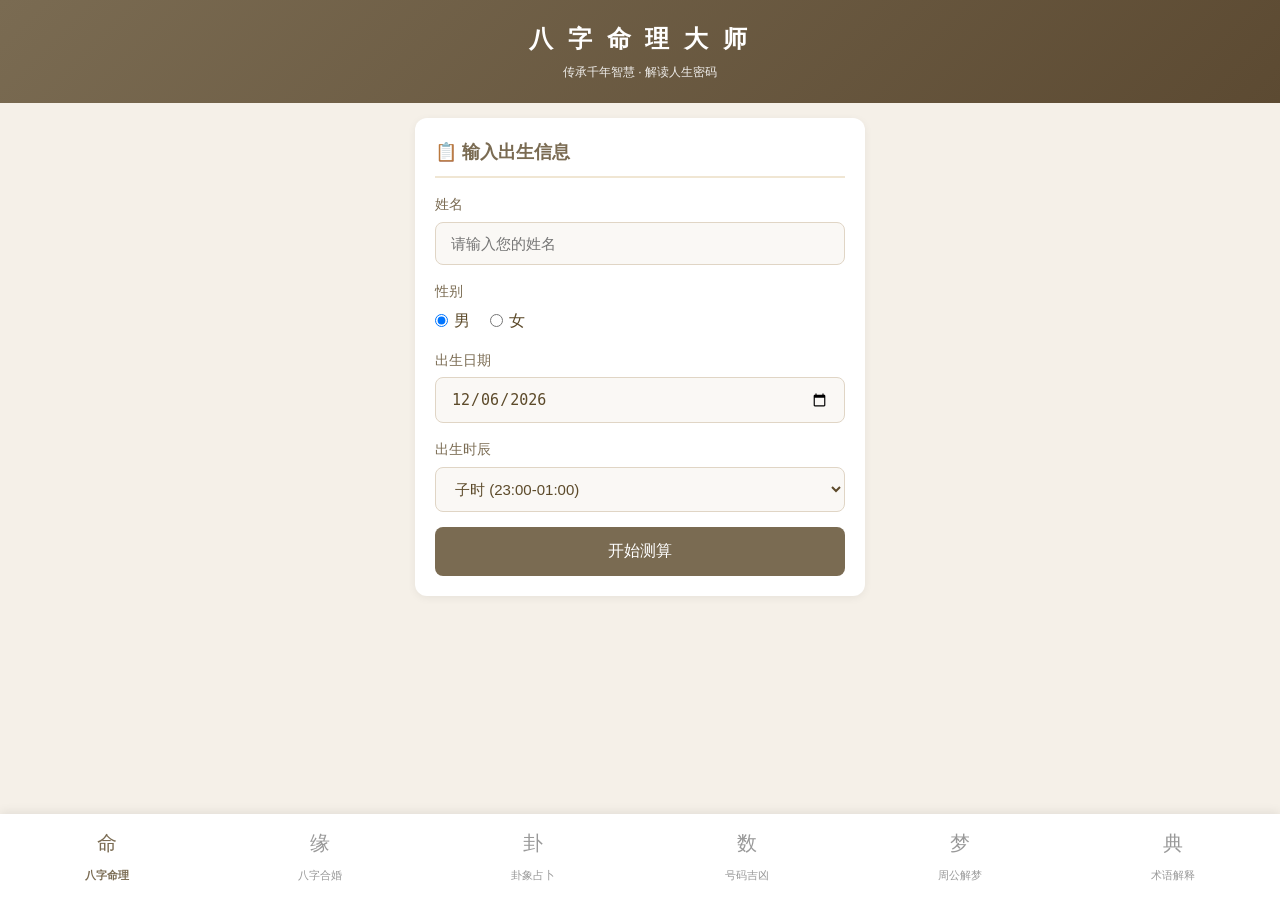
==== index.html @ 14d9ebed "Rename fortune-master.html to index.html" ====
<!DOCTYPE html>
<html lang="zh-CN">
<head>
    <meta charset="UTF-8">
    <meta name="viewport" content="width=device-width, initial-scale=1.0, maximum-scale=1.0, user-scalable=no">
    <title>八字命理大师</title>
    <style>
        * { margin: 0; padding: 0; box-sizing: border-box; }
        body {
            font-family: -apple-system, BlinkMacSystemFont, 'Segoe UI', 'PingFang SC', 'Hiragino Sans GB', 'Microsoft YaHei', sans-serif;
            background: #f5f0e8;
            color: #5c4a2a;
            line-height: 1.6;
            padding-bottom: 70px;
        }
        .header {
            background: linear-gradient(135deg, #7a6b52 0%, #5c4a32 100%);
            color: white;
            padding: 20px;
            text-align: center;
            position: sticky;
            top: 0;
            z-index: 100;
        }
        .header h1 { font-size: 24px; font-weight: 600; letter-spacing: 4px; }
        .header p { font-size: 12px; opacity: 0.9; margin-top: 5px; }
        
        .container { padding: 15px; max-width: 480px; margin: 0 auto; }
        
        .card {
            background: white;
            border-radius: 12px;
            padding: 20px;
            margin-bottom: 15px;
            box-shadow: 0 2px 8px rgba(0,0,0,0.06);
        }
        .card-title {
            font-size: 18px;
            font-weight: 600;
            color: #7a6b52;
            margin-bottom: 15px;
            padding-bottom: 10px;
            border-bottom: 2px solid #f0e6d3;
        }
        
        .form-group { margin-bottom: 15px; }
        .form-label {
            display: block;
            font-size: 14px;
            color: #7a6b52;
            margin-bottom: 6px;
            font-weight: 500;
        }
        .form-input, .form-select {
            width: 100%;
            padding: 12px 15px;
            border: 1px solid #e0d5c5;
            border-radius: 8px;
            font-size: 15px;
            background: #faf8f5;
            color: #5c4a2a;
        }
        .form-input:focus, .form-select:focus {
            outline: none;
            border-color: #7a6b52;
            background: white;
        }
        
        .radio-group {
            display: flex;
            gap: 20px;
        }
        .radio-label {
            display: flex;
            align-items: center;
            cursor: pointer;
        }
        .radio-label input { margin-right: 6px; }
        
        .btn {
            width: 100%;
            padding: 14px;
            background: #7a6b52;
            color: white;
            border: none;
            border-radius: 8px;
            font-size: 16px;
            font-weight: 500;
            cursor: pointer;
            transition: all 0.3s;
        }
        .btn:active { transform: scale(0.98); background: #6b5c45; }
        
        .result-section {
            background: #faf8f5;
            border-radius: 10px;
            padding: 15px;
            margin-top: 15px;
        }
        .result-title {
            font-size: 16px;
            font-weight: 600;
            color: #7a6b52;
            margin-bottom: 10px;
        }
        .result-content {
            font-size: 14px;
            line-height: 1.8;
            color: #5c4a2a;
        }
        .result-content p { margin-bottom: 10px; }
        
        .bazi-grid {
            display: grid;
            grid-template-columns: repeat(4, 1fr);
            gap: 10px;
            margin: 15px 0;
        }
        .bazi-item {
            text-align: center;
            padding: 12px 8px;
            background: #f5f0e8;
            border-radius: 8px;
        }
        .bazi-label {
            font-size: 11px;
            color: #7a6b52;
            margin-bottom: 4px;
        }
        .bazi-value {
            font-size: 18px;
            font-weight: 600;
            color: #5c4a2a;
        }
        .bazi-shishen {
            font-size: 10px;
            color: #999;
            margin-top: 2px;
        }
        
        .wuxing-bar {
            display: flex;
            align-items: center;
            margin: 8px 0;
        }
        .wuxing-name {
            width: 40px;
            font-size: 14px;
            font-weight: 500;
        }
        .wuxing-progress {
            flex: 1;
            height: 20px;
            background: #f0e6d3;
            border-radius: 10px;
            overflow: hidden;
            margin: 0 10px;
        }
        .wuxing-fill {
            height: 100%;
            border-radius: 10px;
            transition: width 0.5s;
        }
        .wuxing-count {
            width: 30px;
            text-align: right;
            font-size: 14px;
            font-weight: 600;
        }
        
        .nav-bottom {
            position: fixed;
            bottom: 0;
            left: 0;
            right: 0;
            background: white;
            display: flex;
            justify-content: space-around;
            padding: 8px 0;
            box-shadow: 0 -2px 10px rgba(0,0,0,0.08);
            z-index: 100;
        }
        .nav-item {
            flex: 1;
            text-align: center;
            padding: 5px;
            cursor: pointer;
            transition: all 0.3s;
        }
        .nav-item.active .nav-icon { color: #7a6b52; }
        .nav-item.active .nav-text { color: #7a6b52; font-weight: 600; }
        .nav-icon {
            font-size: 20px;
            color: #999;
            display: block;
            margin-bottom: 2px;
        }
        .nav-text {
            font-size: 11px;
            color: #999;
        }
        
        .page { display: none; }
        .page.active { display: block; }
        
        .list-item {
            padding: 12px 15px;
            border-bottom: 1px solid #f0e6d3;
            cursor: pointer;
            transition: background 0.2s;
        }
        .list-item:hover { background: #faf8f5; }
        .list-item-title { font-weight: 500; color: #5c4a2a; }
        .list-item-desc { font-size: 12px; color: #999; margin-top: 4px; }
        
        .tag {
            display: inline-block;
            padding: 3px 10px;
            background: #f0e6d3;
            color: #7a6b52;
            border-radius: 12px;
            font-size: 12px;
            margin: 3px;
        }
        .tag.active {
            background: #7a6b52;
            color: white;
        }
        
        .loading {
            text-align: center;
            padding: 40px;
            color: #7a6b52;
        }
        .loading::after {
            content: '';
            display: inline-block;
            width: 20px;
            height: 20px;
            border: 2px solid #7a6b52;
            border-top-color: transparent;
            border-radius: 50%;
            animation: spin 1s linear infinite;
            margin-left: 10px;
            vertical-align: middle;
        }
        @keyframes spin { to { transform: rotate(360deg); } }
        
        .highlight { color: #c62828; font-weight: 600; }
        .good { color: #2e7d32; }
        .bad { color: #c62828; }
        
        .advice-box {
            background: #e8f5e9;
            border-left: 4px solid #4caf50;
            padding: 12px 15px;
            margin: 10px 0;
            border-radius: 0 8px 8px 0;
        }
        .warning-box {
            background: #fff3e0;
            border-left: 4px solid #ff9800;
            padding: 12px 15px;
            margin: 10px 0;
            border-radius: 0 8px 8px 0;
        }
        
        .month-item {
            background: white;
            border-radius: 10px;
            padding: 15px;
            margin-bottom: 10px;
            box-shadow: 0 1px 4px rgba(0,0,0,0.05);
        }
        .month-title {
            font-weight: 600;
            color: #7a6b52;
            margin-bottom: 10px;
            padding-bottom: 8px;
            border-bottom: 1px dashed #e0d5c5;
        }
        .do-list, .dont-list {
            margin: 8px 0;
        }
        .do-list::before {
            content: '✓ 建议做：';
            color: #4caf50;
            font-weight: 500;
        }
        .dont-list::before {
            content: '✗ 不建议：';
            color: #f44336;
            font-weight: 500;
        }
    </style>
</head>
<body>
    <div class="header">
        <h1>八 字 命 理 大 师</h1>
        <p>传承千年智慧 · 解读人生密码</p>
    </div>
    
    <div class="container">
        <!-- 八字命理页面 -->
        <div class="page active" id="page-bazi">
            <div class="card">
                <div class="card-title">📋 输入出生信息</div>
                <div class="form-group">
                    <label class="form-label">姓名</label>
                    <input type="text" class="form-input" id="bazi-name" placeholder="请输入您的姓名">
                </div>
                <div class="form-group">
                    <label class="form-label">性别</label>
                    <div class="radio-group">
                        <label class="radio-label">
                            <input type="radio" name="gender" value="男" checked> 男
                        </label>
                        <label class="radio-label">
                            <input type="radio" name="gender" value="女"> 女
                        </label>
                    </div>
                </div>
                <div class="form-group">
                    <label class="form-label">出生日期</label>
                    <input type="date" class="form-input" id="bazi-date">
                </div>
                <div class="form-group">
                    <label class="form-label">出生时辰</label>
                    <select class="form-select" id="bazi-hour">
                        <option value="0">子时 (23:00-01:00)</option>
                        <option value="1">丑时 (01:00-03:00)</option>
                        <option value="2">寅时 (03:00-05:00)</option>
                        <option value="3">卯时 (05:00-07:00)</option>
                        <option value="4">辰时 (07:00-09:00)</option>
                        <option value="5">巳时 (09:00-11:00)</option>
                        <option value="6">午时 (11:00-13:00)</option>
                        <option value="7">未时 (13:00-15:00)</option>
                        <option value="8">申时 (15:00-17:00)</option>
                        <option value="9">酉时 (17:00-19:00)</option>
                        <option value="10">戌时 (19:00-21:00)</option>
                        <option value="11">亥时 (21:00-23:00)</option>
                    </select>
                </div>
                <button class="btn" onclick="calculateBazi()">开始测算</button>
            </div>
            <div id="bazi-result"></div>
        </div>
        
        <!-- 八字合婚页面 -->
        <div class="page" id="page-hehun">
            <div class="card">
                <div class="card-title">👨 男方信息</div>
                <div class="form-group">
                    <label class="form-label">姓名</label>
                    <input type="text" class="form-input" id="male-name" placeholder="男方姓名">
                </div>
                <div class="form-group">
                    <label class="form-label">出生日期</label>
                    <input type="date" class="form-input" id="male-date">
                </div>
                <div class="form-group">
                    <label class="form-label">出生时辰</label>
                    <select class="form-select" id="male-hour">
                        <option value="0">子时</option><option value="1">丑时</option><option value="2">寅时</option>
                        <option value="3">卯时</option><option value="4">辰时</option><option value="5">巳时</option>
                        <option value="6">午时</option><option value="7">未时</option><option value="8">申时</option>
                        <option value="9">酉时</option><option value="10">戌时</option><option value="11">亥时</option>
                    </select>
                </div>
            </div>
            <div class="card">
                <div class="card-title">👩 女方信息</div>
                <div class="form-group">
                    <label class="form-label">姓名</label>
                    <input type="text" class="form-input" id="female-name" placeholder="女方姓名">
                </div>
                <div class="form-group">
                    <label class="form-label">出生日期</label>
                    <input type="date" class="form-input" id="female-date">
                </div>
                <div class="form-group">
                    <label class="form-label">出生时辰</label>
                    <select class="form-select" id="female-hour">
                        <option value="0">子时</option><option value="1">丑时</option><option value="2">寅时</option>
                        <option value="3">卯时</option><option value="4">辰时</option><option value="5">巳时</option>
                        <option value="6">午时</option><option value="7">未时</option><option value="8">申时</option>
                        <option value="9">酉时</option><option value="10">戌时</option><option value="11">亥时</option>
                    </select>
                </div>
                <button class="btn" onclick="calculateHehun()">合婚测算</button>
            </div>
            <div id="hehun-result"></div>
        </div>
        
        <!-- 卦象占卜页面 -->
        <div class="page" id="page-gua">
            <div class="card">
                <div class="card-title">🔮 起卦占卜</div>
                <div class="form-group">
                    <label class="form-label">所问之事（可选）</label>
                    <input type="text" class="form-input" id="gua-question" placeholder="如：事业发展、感情婚姻等">
                </div>
                <button class="btn" onclick="castGua()">开始起卦</button>
            </div>
            <div id="gua-result"></div>
        </div>
        
        <!-- 号码吉凶页面 -->
        <div class="page" id="page-number">
            <div class="card">
                <div class="card-title">📱 号码分析</div>
                <div class="form-group">
                    <label class="form-label">手机号码</label>
                    <input type="tel" class="form-input" id="phone-number" placeholder="请输入11位手机号" maxlength="11">
                </div>
                <button class="btn" onclick="analyzeNumber()">分析号码</button>
            </div>
            <div id="number-result"></div>
        </div>
        
        <!-- 周公解梦页面 -->
        <div class="page" id="page-dream">
            <div class="card">
                <div class="card-title">💭 梦境解析</div>
                <div class="form-group">
                    <label class="form-label">搜索梦境</label>
                    <input type="text" class="form-input" id="dream-search" placeholder="如：梦见水、梦见蛇..." oninput="searchDreams()">
                </div>
            </div>
            <div id="dream-list"></div>
            <div id="dream-detail"></div>
        </div>
        
        <!-- 术语解释页面 -->
        <div class="page" id="page-terms">
            <div class="card">
                <div class="card-title">📚 命理术语</div>
                <div class="form-group">
                    <label class="form-label">搜索术语</label>
                    <input type="text" class="form-input" id="term-search" placeholder="如：十神、五行..." oninput="searchTerms()">
                </div>
            </div>
            <div id="terms-list"></div>
        </div>
    </div>
    
    <!-- 底部导航 -->
    <nav class="nav-bottom">
        <div class="nav-item active" data-page="bazi" onclick="switchPage('bazi')">
            <span class="nav-icon">命</span>
            <span class="nav-text">八字命理</span>
        </div>
        <div class="nav-item" data-page="hehun" onclick="switchPage('hehun')">
            <span class="nav-icon">缘</span>
            <span class="nav-text">八字合婚</span>
        </div>
        <div class="nav-item" data-page="gua" onclick="switchPage('gua')">
            <span class="nav-icon">卦</span>
            <span class="nav-text">卦象占卜</span>
        </div>
        <div class="nav-item" data-page="number" onclick="switchPage('number')">
            <span class="nav-icon">数</span>
            <span class="nav-text">号码吉凶</span>
        </div>
        <div class="nav-item" data-page="dream" onclick="switchPage('dream')">
            <span class="nav-icon">梦</span>
            <span class="nav-text">周公解梦</span>
        </div>
        <div class="nav-item" data-page="terms" onclick="switchPage('terms')">
            <span class="nav-icon">典</span>
            <span class="nav-text">术语解释</span>
        </div>
    </nav>

    <script>
        // ==================== 数据定义 ====================
        const TIANGAN = ['甲', '乙', '丙', '丁', '戊', '己', '庚', '辛', '壬', '癸'];
        const DIZHI = ['子', '丑', '寅', '卯', '辰', '巳', '午', '未', '申', '酉', '戌', '亥'];
        const SHENGXIAO = ['鼠', '牛', '虎', '兔', '龙', '蛇', '马', '羊', '猴', '鸡', '狗', '猪'];
        const WUXING = { '甲': '木', '乙': '木', '丙': '火', '丁': '火', '戊': '土', '己': '土', '庚': '金', '辛': '金', '壬': '水', '癸': '水', '子': '水', '丑': '土', '寅': '木', '卯': '木', '辰': '土', '巳': '火', '午': '火', '未': '土', '申': '金', '酉': '金', '戌': '土', '亥': '水' };
        
        const SHISHEN = {
            '比肩': '代表兄弟姐妹、朋友同事，性格独立自主',
            '劫财': '代表竞争、破耗，需注意理财',
            '食神': '代表才华、口福，性格温和善良',
            '伤官': '代表聪明、创意，但易叛逆',
            '正财': '代表正当收入、妻子，性格务实',
            '偏财': '代表意外之财、父亲，善于交际',
            '正官': '代表事业、上司，性格正直守规矩',
            '七杀': '代表压力、挑战，性格果断有魄力',
            '正印': '代表学业、母亲，性格仁慈有涵养',
            '偏印': '代表偏门技艺、继母，思维独特'
        };
        
        // 64卦数据
        const GUA_DATA = {
            '乾': { name: '乾为天', ci: '元亨利贞。', yao: ['潜龙勿用。', '见龙在田，利见大人。', '君子终日乾乾，夕惕若，厉无咎。', '或跃在渊，无咎。', '飞龙在天，利见大人。', '亢龙有悔。'], desc: '象征天，刚健有力。事业大吉，但需防盛极而衰。' },
            '坤': { name: '坤为地', ci: '元亨，利牝马之贞。', yao: ['履霜，坚冰至。', '直方大，不习无不利。', '含章可贞。', '括囊，无咎无誉。', '黄裳，元吉。', '龙战于野，其血玄黄。'], desc: '象征地，柔顺包容。适合守成，不宜冒进。' },
            '屯': { name: '水雷屯', ci: '元亨，利贞，勿用有攸往。', yao: ['磐桓，利居贞。', '屯如邅如，乘马班如。', '即鹿无虞，惟入于林中。', '乘马班如，求婚媾。', '屯其膏，小贞吉，大贞凶。', '乘马班如，泣血涟如。'], desc: '象征初生，万事开头难。宜守不宜攻，耐心等待时机。' },
            '蒙': { name: '山水蒙', ci: '亨。匪我求童蒙，童蒙求我。', yao: ['发蒙，利用刑人。', '包蒙，吉。', '勿用取女，见金夫，不有躬。', '困蒙，吝。', '童蒙，吉。', '击蒙，不利为寇，利御寇。'], desc: '象征蒙昧，需要启蒙教育。虚心学习，尊师重道。' },
            '需': { name: '水天需', ci: '有孚，光亨，贞吉，利涉大川。', yao: ['需于郊，利用恒，无咎。', '需于沙，小有言，终吉。', '需于泥，致寇至。', '需于血，出自穴。', '需于酒食，贞吉。', '入于穴，有不速之客三人来。'], desc: '象征等待，时机未到需耐心。准备充分后再行动。' },
            '讼': { name: '天水讼', ci: '有孚，窒惕，中吉，终凶。', yao: ['不永所事，小有言，终吉。', '不克讼，归而逋。', '食旧德，贞厉，终吉。', '不克讼，复即命渝。', '讼，元吉。', '或锡之鞶带，终朝三褫之。'], desc: '象征争讼，口舌是非。宜和解，不宜争斗。' },
            '师': { name: '地水师', ci: '贞，丈人吉，无咎。', yao: ['师出以律，否臧凶。', '在师中，吉，无咎。', '师或舆尸，凶。', '师左次，无咎。', '田有禽，利执言，无咎。', '大君有命，开国承家，小人勿用。'], desc: '象征军队，众人行事。需有纪律，听从指挥。' },
            '比': { name: '水地比', ci: '吉。原筮，元永贞，无咎。', yao: ['有孚比之，无咎。', '比之自内，贞吉。', '比之匪人。', '外比之，贞吉。', '显比，王用三驱，失前禽。', '比之无首，凶。'], desc: '象征亲近，团结合作。择善而交，以诚相待。' },
            '小畜': { name: '风天小畜', ci: '亨。密云不雨，自我西郊。', yao: ['复自道，何其咎，吉。', '牵复，吉。', '舆说辐，夫妻反目。', '有孚，血去惕出，无咎。', '有孚挛如，富以其邻。', '既雨既处，尚德载。'], desc: '象征小有蓄积，力量不足。宜积蓄力量，等待时机。' },
            '履': { name: '天泽履', ci: '履虎尾，不咥人，亨。', yao: ['素履，往无咎。', '履道坦坦，幽人贞吉。', '眇能视，跛能履。', '履虎尾，愬愬，终吉。', '夬履，贞厉。', '视履考祥，其旋元吉。'], desc: '象征谨慎行事，如履薄冰。小心谨慎，可获平安。' },
            '泰': { name: '地天泰', ci: '小往大来，吉亨。', yao: ['拔茅茹，以其汇，征吉。', '包荒，用冯河，不遐遗。', '无平不陂，无往不复。', '翩翩，不富以其邻。', '帝乙归妹，以祉元吉。', '城复于隍，勿用师。'], desc: '象征通泰，阴阳调和。万事亨通，事业大吉。' },
            '否': { name: '天地否', ci: '否之匪人，不利君子贞，大往小来。', yao: ['拔茅茹，以其汇，贞吉亨。', '包承，小人吉，大人否。', '包羞。', '有命无咎，畴离祉。', '休否，大人吉。', '倾否，先否后喜。'], desc: '象征闭塞，阴阳不交。诸事不顺，宜守不宜攻。' },
            '同人': { name: '天火同人', ci: '同人于野，亨。利涉大川，利君子贞。', yao: ['同人于门，无咎。', '同人于宗，吝。', '伏戎于莽，升其高陵。', '乘其墉，弗克攻，吉。', '同人，先号咷而后笑。', '同人于郊，无悔。'], desc: '象征团结，志同道合。与人合作，共创大业。' },
            '大有': { name: '火天大有', ci: '元亨。', yao: ['无交害，匪咎，艰则无咎。', '大车以载，有攸往，无咎。', '公用亨于天子，小人弗克。', '匪其彭，无咎。', '厥孚交如，威如，吉。', '自天佑之，吉无不利。'], desc: '象征大有收获，丰收富足。财运亨通，事业顺利。' },
            '谦': { name: '地山谦', ci: '亨，君子有终。', yao: ['谦谦君子，用涉大川，吉。', '鸣谦，贞吉。', '劳谦，君子有终，吉。', '无不利，撝谦。', '不富以其邻，利用侵伐，无不利。', '鸣谦，利用行师，征邑国。'], desc: '象征谦虚，虚怀若谷。谦虚受益，骄傲招损。' },
            '豫': { name: '雷地豫', ci: '利建侯行师。', yao: ['鸣豫，凶。', '介于石，不终日，贞吉。', '盱豫，悔。', '由豫，大有得。', '贞疾，恒不死。', '冥豫，成有渝，无咎。'], desc: '象征愉悦，安乐。但需防乐极生悲，居安思危。' },
            '随': { name: '泽雷随', ci: '元亨利贞，无咎。', yao: ['官有渝，贞吉。', '系小子，失丈夫。', '系丈夫，失小子。', '随有获，贞凶。', '孚于嘉，吉。', '拘系之，乃从维之。'], desc: '象征随从，顺势而为。择善而从，不可盲从。' },
            '蛊': { name: '山风蛊', ci: '元亨，利涉大川。先甲三日，后甲三日。', yao: ['干父之蛊，有子，考无咎。', '干母之蛊，不可贞。', '干父之蛊，小有悔，无大咎。', '裕父之蛊，往见吝。', '干父之蛊，用誉。', '不事王侯，高尚其事。'], desc: '象征腐败，需要革新。除旧布新，改革创新。' },
            '临': { name: '地泽临', ci: '元，亨，利，贞。至于八月有凶。', yao: ['咸临，贞吉。', '咸临，吉，无不利。', '甘临，无攸利。', '至临，无咎。', '知临，大君之宜，吉。', '敦临，吉，无咎。'], desc: '象征督导，居高临下。以身作则，教化他人。' },
            '观': { name: '风地观', ci: '盥而不荐，有孚顒若。', yao: ['童观，小人无咎，君子吝。', '窥观，利女贞。', '观我生，进退。', '观国之光，利用宾于王。', '观我生，君子无咎。', '观其生，君子无咎。'], desc: '象征观察，审时度势。观察学习，借鉴经验。' },
            '噬嗑': { name: '火雷噬嗑', ci: '亨，利用狱。', yao: ['屦校灭趾，无咎。', '噬肤灭鼻，无咎。', '噬腊肉，遇毒，小吝，无咎。', '噬干胏，得金矢，利艰贞，吉。', '噬干肉，得黄金，贞厉，无咎。', '何校灭耳，凶。'], desc: '象征咬合，去除障碍。果断决策，解决问题。' },
            '贲': { name: '山火贲', ci: '亨，小利有攸往。', yao: ['贲其趾，舍车而徒。', '贲其须。', '贲如濡如，永贞吉。', '贲如皤如，白马翰如。', '贲于丘园，束帛戋戋。', '白贲，无咎。'], desc: '象征装饰，文饰美化。注重外表，但需内涵。' },
            '剥': { name: '山地剥', ci: '不利有攸往。', yao: ['剥床以足，蔑贞凶。', '剥床以辨，蔑贞凶。', '剥之，无咎。', '剥床以肤，凶。', '贯鱼，以宫人宠，无不利。', '硕果不食，君子得舆，小人剥庐。'], desc: '象征剥落，衰败。小人得势，君子需隐忍。' },
            '复': { name: '地雷复', ci: '亨。出入无疾，朋来无咎。', yao: ['不远复，无祗悔，元吉。', '休复，吉。', '频复，厉无咎。', '中行独复。', '敦复，无悔。', '迷复，凶，有灾眚。'], desc: '象征回复，重新开始。迷途知返，东山再起。' },
            '无妄': { name: '天雷无妄', ci: '元亨利贞。其匪正有眚，不利有攸往。', yao: ['无妄，往吉。', '不耕获，不菑畲，则利有攸往。', '无妄之灾，或系之牛。', '可贞，无咎。', '无妄之疾，勿药有喜。', '无妄，行有眚，无攸利。'], desc: '象征无妄，真实无伪。脚踏实地，不可妄想。' },
            '大畜': { name: '山天大畜', ci: '利贞，不家食吉，利涉大川。', yao: ['有厉利已。', '舆说輹。', '良马逐，利艰贞。', '童牛之牿，元吉。', '豶豕之牙，吉。', '何天之衢，亨。'], desc: '象征大蓄积，厚积薄发。积蓄力量，等待时机。' },
            '颐': { name: '山雷颐', ci: '贞吉，观颐，自求口实。', yao: ['舍尔灵龟，观我朵颐，凶。', '颠颐，拂经，于丘颐，征凶。', '拂颐，贞凶，十年勿用，无攸利。', '颠颐，吉，虎视眈眈，其欲逐逐，无咎。', '拂经，居贞吉，不可涉大川。', '由颐，厉吉，利涉大川。'], desc: '象征颐养，养生。自食其力，注意饮食起居。' },
            '大过': { name: '泽风大过', ci: '栋桡，利有攸往，亨。', yao: ['藉用白茅，无咎。', '枯杨生稊，老夫得其女妻，无不利。', '栋桡，凶。', '栋隆，吉，有它吝。', '枯杨生华，老妇得士夫，无咎无誉。', '过涉灭顶，凶，无咎。'], desc: '象征大过，过度。非常时期，需非常手段。' },
            '坎': { name: '坎为水', ci: '习坎，有孚，维心亨，行有尚。', yao: ['习坎，入于坎窞，凶。', '坎有险，求小得。', '来之坎坎，险且枕，入于坎窞，勿用。', '樽酒簋贰，用缶，纳约自牖，终无咎。', '坎不盈，祗既平，无咎。', '系用徽纆，寘于丛棘，三岁不得，凶。'], desc: '象征险陷，困难重重。谨慎行事，不可冒进。' },
            '离': { name: '离为火', ci: '利贞，亨。畜牝牛，吉。', yao: ['履错然，敬之，无咎。', '黄离，元吉。', '日昃之离，不鼓缶而歌，则大耋之嗟，凶。', '突如其来如，焚如，死如，弃如。', '出涕沱若，戚嗟若，吉。', '王用出征，有嘉折首，获匪其丑，无咎。'], desc: '象征火，光明美丽。依附正道，光明磊落。' },
            '咸': { name: '泽山咸', ci: '亨，利贞，取女吉。', yao: ['咸其拇。', '咸其腓，凶，居吉。', '咸其股，执其随，往吝。', '贞吉悔亡，憧憧往来，朋从尔思。', '咸其脢，无悔。', '咸其辅，颊，舌。'], desc: '象征感应，相互感应。真诚相待，心灵相通。' },
            '恒': { name: '雷风恒', ci: '亨，无咎，利贞，利有攸往。', yao: ['浚恒，贞凶，无攸利。', '悔亡。', '不恒其德，或承之羞，贞吝。', '田无禽。', '恒其德，贞，妇人吉，夫子凶。', '振恒，凶。'], desc: '象征恒久，持之以恒。坚持不懈，方得始终。' },
            '遁': { name: '天山遁', ci: '亨，小利贞。', yao: ['遁尾，厉，勿用有攸往。', '执之用黄牛之革，莫之胜说。', '系遁，有疾厉，畜臣妾吉。', '好遁，君子吉，小人否。', '嘉遁，贞吉。', '肥遁，无不利。'], desc: '象征退避，隐退。知进退，明哲保身。' },
            '大壮': { name: '雷天大壮', ci: '利贞。', yao: ['壮于趾，征凶，有孚。', '贞吉。', '小人用壮，君子用罔，贞厉。', '贞吉悔亡，藩决不羸，壮于大舆之輹。', '丧羊于易，无悔。', '羝羊触藩，不能退，不能遂，无攸利，艰则吉。'], desc: '象征大壮，强盛。力量强大，但需守正。' },
            '晋': { name: '火地晋', ci: '康侯用锡马蕃庶，昼日三接。', yao: ['晋如摧如，贞吉，罔孚，裕无咎。', '晋如，愁如，贞吉。', '众允，悔亡。', '晋如鼫鼠，贞厉。', '悔亡，失得勿恤，往吉，无不利。', '晋其角，维用伐邑，厉吉无咎，贞吝。'], desc: '象征晋升，前进。事业上升，前途光明。' },
            '明夷': { name: '地火明夷', ci: '利艰贞。', yao: ['明夷于飞，垂其翼。', '明夷，夷于左股，用拯马壮，吉。', '明夷于南狩，得其大首，不可疾贞。', '入于左腹，获明夷之心，出于门庭。', '箕子之明夷，利贞。', '不明晦，初登于天，后入于地。'], desc: '象征光明受损，黑暗。韬光养晦，等待时机。' },
            '家人': { name: '风火家人', ci: '利女贞。', yao: ['闲有家，悔亡。', '无攸遂，在中馈。', '家人嗃嗃，悔厉吉，妇子嘻嘻，终吝。', '富家，大吉。', '王假有家，勿恤，吉。', '有孚威如，终吉。'], desc: '象征家庭，家教。修身齐家，家庭和睦。' },
            '睽': { name: '火泽睽', ci: '小事吉。', yao: ['悔亡，丧马勿逐，自复。', '遇主于巷，无咎。', '见舆曳，其牛掣，其人天且劓，无初有终。', '睽孤，遇元夫，交孚，厉无咎。', '悔亡，厥宗噬肤，往何咎。', '睽孤，见豕负涂，载鬼一车。'], desc: '象征乖离，分歧。求同存异，化解矛盾。' },
            '蹇': { name: '水山蹇', ci: '利西南，不利东北，利见大人，贞吉。', yao: ['往蹇，来誉。', '王臣蹇蹇，匪躬之故。', '往蹇，来反。', '往蹇，来连。', '大蹇，朋来。', '往蹇，来硕，吉，利见大人。'], desc: '象征蹇难，困难。进退两难，需寻求帮助。' },
            '解': { name: '雷水解', ci: '利西南，无所往，其来复吉，有攸往，夙吉。', yao: ['无咎。', '田获三狐，得黄矢，贞吉。', '负且乘，致寇至，贞吝。', '解而拇，朋至斯孚。', '君子维有解，吉，有孚于小人。', '公用射隼，于高墉之上，获之，无不利。'], desc: '象征解脱，解决。困难解除，化险为夷。' },
            '损': { name: '山泽损', ci: '有孚，元吉，无咎，可贞，利有攸往。', yao: ['已事遄往，无咎，酌损之。', '利贞，征凶，弗损益之。', '三人行，则损一人，一人行，则得其友。', '损其疾，使遄有喜，无咎。', '或益之，十朋之龟，弗克违，元吉。', '弗损益之，无咎，贞吉，利有攸往，得臣无家。'], desc: '象征减损，牺牲。损己利人，但需适度。' },
            '益': { name: '风雷益', ci: '利有攸往，利涉大川。', yao: ['利用为大作，元吉，无咎。', '或益之，十朋之龟，弗克违，永贞吉。', '益之用凶事，无咎。', '中行，告公从，利用为依迁国。', '有孚惠心，勿问元吉，有孚惠我德。', '莫益之，或击之，立心勿恒，凶。'], desc: '象征增益，受益。积善行德，获益无穷。' },
            '夬': { name: '泽天夬', ci: '扬于王庭，孚号，有厉，告自邑，不利即戎，利有攸往。', yao: ['壮于前趾，往不胜为咎。', '惕号，莫夜有戎，勿恤。', '壮于頄，有凶，君子夬夬，独行遇雨。', '臀无肤，其行次且，牵羊悔亡，闻言不信。', '苋陆夬夬，中行无咎。', '无号，终有凶。'], desc: '象征决断，果断。果断决策，清除小人。' },
            '姤': { name: '天风姤', ci: '女壮，勿用取女。', yao: ['系于金柅，贞吉，有攸往，见凶，羸豕孚蹢躅。', '包有鱼，无咎，不利宾。', '臀无肤，其行次且，厉，无大咎。', '包无鱼，起凶。', '以杞包瓜，含章，有陨自天。', '姤其角，吝，无咎。'], desc: '象征相遇，邂逅。不期而遇，但需谨慎。' },
            '萃': { name: '泽地萃', ci: '亨，王假有庙，利见大人，亨，利贞，用大牲吉，利有攸往。', yao: ['有孚不终，乃乱乃萃，若号，一握为笑，勿恤，往无咎。', '引吉，无咎，孚乃利用禴。', '萃如，嗟如，无攸利，往无咎，小吝。', '大吉，无咎。', '萃有位，无咎，匪孚，元永贞，悔亡。', '赍咨涕洟，无咎。'], desc: '象征聚集，汇聚。团结众人，共创事业。' },
            '升': { name: '地风升', ci: '元亨，用见大人，勿恤，南征吉。', yao: ['允升，大吉。', '孚乃利用禴，无咎。', '升虚邑。', '王用亨于岐山，吉，无咎。', '贞吉，升阶。', '冥升，利于不息之贞。'], desc: '象征上升，晋升。步步高升，前途无量。' },
            '困': { name: '泽水困', ci: '亨，贞，大人吉，无咎，有言不信。', yao: ['臀困于株木，入于幽谷，三岁不觌。', '困于酒食，朱绂方来，利用享祀，征凶，无咎。', '困于石，据于蒺藜，入于其宫，不见其妻，凶。', '来徐徐，困于金车，吝，有终。', '劓刖，困于赤绂，乃徐有说，利用祭祀。', '困于葛藟，于臲卼，曰动悔，有悔，征吉。'], desc: '象征困穷，困境。穷困之中，坚守正道。' },
            '井': { name: '水风井', ci: '改邑不改井，无丧无得，往来井井。', yao: ['井泥不食，旧井无禽。', '井谷射鲋，瓮敝漏。', '井渫不食，为我心恻，可用汲，王明，并受其福。', '井甃，无咎。', '井冽，寒泉食。', '井收勿幕，有孚元吉。'], desc: '象征水井，源泉。修身养德，泽被他人。' },
            '革': { name: '泽火革', ci: '己日乃孚，元亨利贞，悔亡。', yao: ['巩用黄牛之革。', '己日乃革之，征吉，无咎。', '征凶，贞厉，革言三就，有孚。', '悔亡，有孚改命，吉。', '大人虎变，未占有孚。', '君子豹变，小人革面，征凶，居贞吉。'], desc: '象征变革，改革。破旧立新，顺应时势。' },
            '鼎': { name: '火风鼎', ci: '元吉，亨。', yao: ['鼎颠趾，利出否，得妾以其子，无咎。', '鼎有实，我仇有疾，不我能即，吉。', '鼎耳革，其行塞，雉膏不食，方雨亏悔，终吉。', '鼎折足，覆公餗，其形渥，凶。', '鼎黄耳，金铉，利贞。', '鼎玉铉，大吉，无不利。'], desc: '象征鼎器，稳重。革故鼎新，稳重前行。' },
            '震': { name: '震为雷', ci: '亨，震来虩虩，笑言哑哑，震惊百里，不丧匕鬯。', yao: ['震来虩虩，后笑言哑哑，吉。', '震来厉，亿丧贝，跻于九陵，勿逐，七日得。', '震苏苏，震行无眚。', '震遂泥。', '震往来厉，亿无丧，有事。', '震索索，视矍矍，征凶，震不于其躬，于其邻，无咎，婚媾有言。'], desc: '象征震动，震惊。面对变故，镇定自若。' },
            '艮': { name: '艮为山', ci: '艮其背，不获其身，行其庭，不见其人，无咎。', yao: ['艮其趾，无咎，利永贞。', '艮其腓，不拯其随，其心不快。', '艮其限，列其夤，厉薰心。', '艮其身，无咎。', '艮其辅，言有序，悔亡。', '敦艮，吉。'], desc: '象征停止，静止。适可而止，知足常乐。' },
            '渐': { name: '风山渐', ci: '女归吉，利贞。', yao: ['鸿渐于干，小子厉，有言，无咎。', '鸿渐于磐，饮食衎衎，吉。', '鸿渐于陆，夫征不复，妇孕不育，凶，利御寇。', '鸿渐于木，或得其桷，无咎。', '鸿渐于陵，妇三岁不孕，终莫之胜，吉。', '鸿渐于陆，其羽可用为仪，吉。'], desc: '象征渐进，逐步。循序渐进，稳扎稳打。' },
            '归妹': { name: '雷泽归妹', ci: '征凶，无攸利。', yao: ['归妹以娣，跛能履，征吉。', '眇能视，利幽人之贞。', '归妹以须，反归以娣。', '归妹愆期，迟归有时。', '帝乙归妹，其君之袂，不如其娣之袂良，月几望，吉。', '女承筐无实，士刲羊无血，无攸利。'], desc: '象征嫁娶，婚姻。婚姻大事，需谨慎对待。' },
            '丰': { name: '雷火丰', ci: '亨，王假之，勿忧，宜日中。', yao: ['遇其配主，虽旬无咎，往有尚。', '丰其蔀，日中见斗，往得疑疾，有孚发若，吉。', '丰其沛，日中见昧，折其右肱，无咎。', '丰其蔀，日中见斗，遇其夷主，吉。', '来章，有庆誉，吉。', '丰其屋，蔀其家，窥其户，阒其无人，三岁不觌，凶。'], desc: '象征丰盛，盛大。盛大之时，需防衰落。' },
            '旅': { name: '火山旅', ci: '小亨，旅贞吉。', yao: ['旅琐琐，斯其所取灾。', '旅即次，怀其资，得童仆贞。', '旅焚其次，丧其童仆，贞厉。', '旅于处，得其资斧，我心不快。', '射雉一矢亡，终以誉命。', '鸟焚其巢，旅人先笑后号咷，丧牛于易，凶。'], desc: '象征旅行，漂泊。出门在外，谨慎行事。' },
            '巽': { name: '巽为风', ci: '小亨，利有攸往，利见大人。', yao: ['进退，利武人之贞。', '巽在床下，用史巫纷若，吉，无咎。', '频巽，吝。', '悔亡，田获三品。', '贞吉悔亡，无不利，无初有终，先庚三日，后庚三日，吉。', '巽在床下，丧其资斧，贞凶。'], desc: '象征顺从，谦逊。谦逊顺从，但需有主见。' },
            '兑': { name: '兑为泽', ci: '亨，利贞。', yao: ['和兑，吉。', '孚兑，吉，悔亡。', '来兑，凶。', '商兑，未宁，介疾有喜。', '孚于剥，有厉。', '引兑。'], desc: '象征喜悦，愉悦。和悦待人，但需防小人。' },
            '涣': { name: '风水涣', ci: '亨，王假有庙，利涉大川，利贞。', yao: ['用拯马壮，吉。', '涣奔其机，悔亡。', '涣其躬，无悔。', '涣其群，元吉，涣有丘，匪夷所思。', '涣汗其大号，涣王居，无咎。', '涣其血，去逖出，无咎。'], desc: '象征涣散，分散。散难释险，凝聚人心。' },
            '节': { name: '水泽节', ci: '亨，苦节不可贞。', yao: ['不出户庭，无咎。', '不出门庭，凶。', '不节若，则嗟若，无咎。', '安节，亨。', '甘节，吉，往有尚。', '苦节，贞凶，悔亡。'], desc: '象征节制，节约。适度节制，不可过度。' },
            '中孚': { name: '风泽中孚', ci: '豚鱼吉，利涉大川，利贞。', yao: ['虞吉，有它不燕。', '鸣鹤在阴，其子和之，我有好爵，吾与尔靡之。', '得敌，或鼓或罢，或泣或歌。', '月几望，马匹亡，无咎。', '有孚挛如，无咎。', '翰音登于天，贞凶。'], desc: '象征诚信，诚实。诚信为本，言行一致。' },
            '小过': { name: '雷山小过', ci: '亨，利贞，可小事，不可大事。', yao: ['飞鸟遗之音，不宜上，宜下，大吉。', '过其祖，遇其妣，不及其君，遇其臣，无咎。', '弗过防之，从或戕之，凶。', '无咎，弗过遇之，往厉必戒，勿用永贞。', '密云不雨，自我西郊，公弋取彼在穴。', '弗遇过之，飞鸟离之，凶，是谓灾眚。'], desc: '象征小过，小的过度。小事可过，大事需谨慎。' },
            '既济': { name: '水火既济', ci: '亨，小利贞，初吉终乱。', yao: ['曳其轮，濡其尾，无咎。', '妇丧其茀，勿逐，七日得。', '高宗伐鬼方，三年克之，小人勿用。', '繻有衣袽，终日戒。', '东邻杀牛，不如西邻之禴祭，实受其福。', '濡其首，厉。'], desc: '象征既成，完成。事业有成，但需防微杜渐。' },
            '未济': { name: '火水未济', ci: '亨，小狐汔济，濡其尾，无攸利。', yao: ['濡其尾，吝。', '曳其轮，贞吉。', '未济，征凶，利涉大川。', '贞吉，悔亡，震用伐鬼方，三年有赏于大国。', '贞吉，无悔，君子之光，有孚，吉。', '有孚于饮酒，无咎，濡其首，有孚失是。'], desc: '象征未成，未完成。事业未竟，需继续努力。' }
        };
        
        // 梦境数据
        const DREAM_DATA = [
            { name: '梦见水', category: '自然', meaning: '水主财，梦见水通常与财运相关。清水为吉，浊水为凶。', detail: '梦见清澈的水，预示财运亨通，事业顺利；梦见浑浊的水，可能遇到财务纠纷或健康问题。' },
            { name: '梦见火', category: '自然', meaning: '火主礼，象征热情、事业、名声。', detail: '梦见大火熊熊，预示事业蒸蒸日上；梦见小火苗，表示有新的机会；梦见被火烧，需防口舌是非。' },
            { name: '梦见山', category: '自然', meaning: '山主稳，象征靠山、贵人、稳定。', detail: '梦见高山，表示有贵人相助；梦见爬山，预示事业需要努力攀登；梦见下山，表示事情趋于平稳。' },
            { name: '梦见蛇', category: '动物', meaning: '蛇为小龙，主财运、智慧、变化。', detail: '梦见蛇通常预示财运，特别是偏财；也代表智慧和直觉；若被蛇咬，需防小人暗算。' },
            { name: '梦见龙', category: '动物', meaning: '龙为至尊，主大吉、权力、飞黄腾达。', detail: '梦见龙是大吉之兆，预示事业飞黄腾达，地位提升；梦见龙飞天，表示志向即将实现。' },
            { name: '梦见虎', category: '动物', meaning: '虎主威，象征权力、勇气、挑战。', detail: '梦见老虎，表示面临挑战，需要勇气；梦见骑虎，预示能够掌控困难局面；梦见被虎追，需防强敌。' },
            { name: '梦见鱼', category: '动物', meaning: '鱼主余，象征富足、盈余、顺利。', detail: '梦见鱼是吉兆，预示年年有余；梦见大鱼，表示大财运；梦见捞鱼，表示能够把握机会。' },
            { name: '梦见鸟', category: '动物', meaning: '鸟主信，象征消息、自由、理想。', detail: '梦见飞鸟，表示消息将至；梦见鸟笼，表示受束缚；梦见凤凰，预示大吉大利。' },
            { name: '梦见死人', category: '人物', meaning: '梦见已故之人，通常表示思念或得到庇佑。', detail: '梦见已故亲人，可能是思念之情，也可能是祖先庇佑；若死者说话，需留意其言语含义。' },
            { name: '梦见考试', category: '场景', meaning: '考试主压力，象征面临考验或评估。', detail: '梦见考试通常代表现实生活中的压力；梦见考得好，预示能够克服困难；梦见考砸，表示担心失败。' },
            { name: '梦见飞翔', category: '场景', meaning: '飞翔主高升，象征事业上升、理想实现。', detail: '梦见自己在飞，预示事业或地位将提升；梦见飞不高，表示有阻碍；梦见飞得很高，表示志向远大。' },
            { name: '梦见坠落', category: '场景', meaning: '坠落主失落，象征担心失去地位或控制。', detail: '梦见从高处坠落，表示担心失败或失去控制；也可能预示健康需要注意。' },
            { name: '梦见钱', category: '物品', meaning: '钱主财，直接与财运相关。', detail: '梦见捡到钱，预示有意外之财；梦见丢钱，需防破财；梦见数钱，表示对财富的渴望。' },
            { name: '梦见房子', category: '物品', meaning: '房子主家，象征家庭、事业基础。', detail: '梦见大房子，预示家业兴旺；梦见房子倒塌，需防家庭变故；梦见搬家，表示生活将有变化。' },
            { name: '梦见车', category: '物品', meaning: '车主行，象征事业发展、人生方向。', detail: '梦见开车，表示掌控人生方向；梦见坐车，表示随波逐流；梦见车祸，需防事业挫折。' },
            { name: '梦见结婚', category: '情感', meaning: '结婚主合，象征结合、合作、新开始。', detail: '梦见自己结婚，预示新的开始；梦见别人结婚，表示有喜事将近；梦见婚礼出错，需防合作失败。' },
            { name: '梦见吵架', category: '情感', meaning: '吵架主争，象征内心矛盾或人际关系紧张。', detail: '梦见与人争吵，表示内心有矛盾；梦见和家人吵架，需防家庭不和；梦见和陌生人吵架，表示对外界不满。' },
            { name: '梦见牙齿掉落', category: '身体', meaning: '牙落主变，象征改变、失去、衰老。', detail: '梦见牙齿掉落，传统认为家中有丧事；现代心理学认为是担心衰老或失去能力；也可能预示将有重大改变。' },
            { name: '梦见流血', category: '身体', meaning: '血主财，流血象征破财或健康。', detail: '梦见自己流血，可能预示破财；梦见别人流血，表示他人有灾；梦见大量流血，需特别注意健康。' },
            { name: '梦见怀孕', category: '身体', meaning: '怀孕主生，象征新的开始、创意、计划。', detail: '梦见怀孕，表示有新的计划或创意；梦见生孩子，预示事情将有结果；梦见别人怀孕，表示有新机会。' }
        ];
        
        // 术语数据
        const TERMS_DATA = [
            { name: '八字', meaning: '一个人出生时的年、月、日、时四柱干支，共八个字，故称八字。', detail: '八字是命理学的基础，通过分析八字可以了解一个人的性格、命运、事业、婚姻等。八字由年柱、月柱、日柱、时柱组成，每柱两个字，天干地支各一。' },
            { name: '五行', meaning: '金、木、水、火、土五种基本元素，代表不同的性质和能量。', detail: '五行相生：木生火，火生土，土生金，金生水，水生木。五行相克：木克土，土克水，水克火，火克金，金克木。八字中五行的平衡与否，直接影响命运吉凶。' },
            { name: '天干', meaning: '甲、乙、丙、丁、戊、己、庚、辛、壬、癸十个符号。', detail: '天干分阴阳：甲丙戊庚壬为阳干，乙丁己辛癸为阴干。天干与五行对应：甲乙属木，丙丁属火，戊己属土，庚辛属金，壬癸属水。' },
            { name: '地支', meaning: '子、丑、寅、卯、辰、巳、午、未、申、酉、戌、亥十二个符号。', detail: '地支与十二生肖对应，也分阴阳。地支与五行对应：寅卯属木，巳午属火，申酉属金，亥子属水，辰戌丑未属土。地支还代表方位、季节、时辰等。' },
            { name: '十神', meaning: '比肩、劫财、食神、伤官、正财、偏财、正官、七杀、正印、偏印。', detail: '十神是根据日干与其他干支的关系确定的，代表不同的人事物。如正财代表妻子、正当收入；正官代表事业、上司等。' },
            { name: '日主', meaning: '八字中日柱的天干，代表命主本人。', detail: '日主是八字分析的核心，其他七个字都是与日主的关系。日主的强弱、喜忌决定了整个八字的格局和命运走向。' },
            { name: '年柱', meaning: '八字的第一柱，代表祖上、父母、童年。', detail: '年柱反映一个人的出身、祖业、父母情况。年柱好，表示出身好，能得到祖上庇佑；年柱差，表示需要白手起家。' },
            { name: '月柱', meaning: '八字的第二柱，代表父母、兄弟、青年时期。', detail: '月柱又称"提纲"，在八字中非常重要。月柱的地支决定季节，影响整个八字的旺衰。月柱也代表事业宫。' },
            { name: '日柱', meaning: '八字的第三柱，代表自己、配偶、中年时期。', detail: '日柱的天干就是日主，代表命主本人。日柱的地支是婚姻宫，代表配偶和婚姻状况。' },
            { name: '时柱', meaning: '八字的第四柱，代表子女、晚年。', detail: '时柱反映一个人的晚年运势、子女情况。时柱好，表示晚年幸福，子女有出息；时柱差，表示晚年辛苦。' },
            { name: '大运', meaning: '人生中每十年的运势变化。', detail: '大运是根据出生时间推算的，每十年一变。大运与八字配合，可以预测人生不同阶段的吉凶祸福。' },
            { name: '流年', meaning: '每一年的运势。', detail: '流年是流动的年份，与八字和大运配合，可以预测具体某年的吉凶。流年与大运、八字形成的关系决定当年的运势。' },
            { name: '用神', meaning: '八字中对日主最有利的五行。', detail: '用神是八字分析的关键，找到用神后，可以通过各种方式补益用神，改善运势。如用神为水，可以多穿黑色衣服，去北方发展等。' },
            { name: '忌神', meaning: '八字中对日主不利的五行。', detail: '忌神是八字中需要避免和克制的五行。如忌神为火，则应避免红色，避免南方，避免火旺的行业等。' },
            { name: '桃花', meaning: '代表异性缘、感情、人缘。', detail: '命带桃花的人通常长相好，异性缘佳，人缘好。但桃花过多则变成"桃花劫"，容易有感情纠纷。' },
            { name: '空亡', meaning: '八字中某些地支力量减弱或消失的状态。', detail: '空亡的地支力量减弱，所代表的人事物也会受到影响。如财星空亡，表示财运不稳定；官星空亡，表示事业多变动。' }
        ];
        
        // ==================== 核心计算函数 ====================
        
        function getGanZhiYear(year) {
            const ganIndex = (year - 4) % 10;
            const zhiIndex = (year - 4) % 12;
            return TIANGAN[ganIndex] + DIZHI[zhiIndex];
        }
        
        function getGanZhiMonth(year, month, day) {
            // 立春修正
            let baziYear = year;
            if (month < 2 || (month === 2 && day < 4)) {
                baziYear = year - 1;
            }
            const yearGanIndex = (baziYear - 4) % 10;
            const monthZhiIndex = (month + 1) % 12;
            const startGanMap = {0: 2, 5: 2, 1: 4, 6: 4, 2: 6, 7: 6, 3: 8, 8: 8, 4: 0, 9: 0};
            const startGan = startGanMap[yearGanIndex];
            const monthGanIndex = (startGan + month - 1) % 10;
            return TIANGAN[monthGanIndex] + DIZHI[monthZhiIndex];
        }
        
        function getGanZhiDay(year, month, day) {
            const baseDate = new Date(1900, 0, 31);
            const targetDate = new Date(year, month - 1, day);
            const daysDiff = Math.floor((targetDate - baseDate) / (1000 * 60 * 60 * 24));
            const ganIndex = ((daysDiff % 10) + 10) % 10;
            const zhiIndex = ((daysDiff % 12) + 12) % 12;
            return TIANGAN[ganIndex] + DIZHI[zhiIndex];
        }
        
        function getGanZhiHour(dayGan, hour) {
            const hourZhiIndex = Math.floor((parseInt(hour) + 1) / 2) % 12;
            const dayGanIndex = TIANGAN.indexOf(dayGan);
            const startGanMap = {0: 0, 5: 0, 1: 2, 6: 2, 2: 4, 7: 4, 3: 6, 8: 6, 4: 8, 9: 8};
            const startGan = startGanMap[dayGanIndex];
            const hourGanIndex = (startGan + hourZhiIndex) % 10;
            return TIANGAN[hourGanIndex] + DIZHI[hourZhiIndex];
        }
        
        function calculateBazi(year, month, day, hour) {
            // 立春修正
            let baziYear = year;
            if (month < 2 || (month === 2 && day < 4)) {
                baziYear = year - 1;
            }
            
            const yearGZ = getGanZhiYear(baziYear);
            const monthGZ = getGanZhiMonth(year, month, day);
            const dayGZ = getGanZhiDay(year, month, day);
            const hourGZ = getGanZhiHour(dayGZ[0], hour);
            
            return {
                year: yearGZ,
                month: monthGZ,
                day: dayGZ,
                hour: hourGZ,
                shengxiao: SHENGXIAO[(baziYear - 4) % 12]
            };
        }
        
        function getShiShen(dayGan, targetGan) {
            const dayIndex = TIANGAN.indexOf(dayGan);
            const targetIndex = TIANGAN.indexOf(targetGan);
            const diff = (targetIndex - dayIndex + 10) % 10;
            const shishenMap = ['比肩', '劫财', '食神', '伤官', '偏财', '正财', '七杀', '正官', '偏印', '正印'];
            return shishenMap[diff];
        }
        
        function calculateWuxing(bazi) {
            const wuxingCount = { '金': 0, '木': 0, '水': 0, '火': 0, '土': 0 };
            const allGanZhi = bazi.year + bazi.month + bazi.day + bazi.hour;
            for (let char of allGanZhi) {
                if (WUXING[char]) {
                    wuxingCount[WUXING[char]]++;
                }
            }
            return wuxingCount;
        }
        
        // ==================== 八字分析报告生成 ====================
        
        function generateBaziReport() {
            const name = document.getElementById('bazi-name').value || '命主';
            const gender = document.querySelector('input[name="gender"]:checked').value;
            const dateStr = document.getElementById('bazi-date').value;
            const hour = document.getElementById('bazi-hour').value;
            
            if (!dateStr) {
                alert('请选择出生日期');
                return;
            }
            
            const date = new Date(dateStr);
            const year = date.getFullYear();
            const month = date.getMonth() + 1;
            const day = date.getDate();
            
            const bazi = calculateBazi(year, month, day, hour * 2);
            const wuxing = calculateWuxing(bazi);
            const dayGan = bazi.day[0];
            
            // 找出最旺和最弱的五行
            let maxWuxing = '', minWuxing = '', maxCount = 0, minCount = 10;
            for (let [wx, count] of Object.entries(wuxing)) {
                if (count > maxCount) { maxCount = count; maxWuxing = wx; }
                if (count < minCount) { minCount = count; minWuxing = wx; }
            }
            
            // 计算十神
            const shishen = {
                year: getShiShen(dayGan, bazi.year[0]),
                month: getShiShen(dayGan, bazi.month[0]),
                hour: getShiShen(dayGan, bazi.hour[0])
            };
            
            // 生成报告HTML
            let html = `
                <div class="card">
                    <div class="card-title">📊 四柱八字详解</div>
                    <div class="result-content">
                        <p><strong>什么是四柱八字？</strong></p>
                        <p>四柱八字是中国传统命理学的核心，由出生时的年、月、日、时四个时间点的天干地支组成，共八个字。它就像一个人的"命运密码"，蕴含着性格、事业、婚姻、健康等各方面的信息。</p>
                    </div>
                    <div class="bazi-grid">
                        <div class="bazi-item">
                            <div class="bazi-label">年柱<br>祖上父母</div>
                            <div class="bazi-value">${bazi.year}</div>
                            <div class="bazi-shishen">${shishen.year}</div>
                        </div>
                        <div class="bazi-item">
                            <div class="bazi-label">月柱<br>父母兄弟</div>
                            <div class="bazi-value">${bazi.month}</div>
                            <div class="bazi-shishen">${shishen.month}</div>
                        </div>
                        <div class="bazi-item">
                            <div class="bazi-label">日柱<br>自己配偶</div>
                            <div class="bazi-value">${bazi.day}</div>
                            <div class="bazi-shishen">日主</div>
                        </div>
                        <div class="bazi-item">
                            <div class="bazi-label">时柱<br>子女晚年</div>
                            <div class="bazi-value">${bazi.hour}</div>
                            <div class="bazi-shishen">${shishen.hour}</div>
                        </div>
                    </div>
                    <div class="result-content">
                        <p><strong>年柱（${bazi.year}）：</strong>代表祖上、父母、童年。年柱为${shishen.year}，说明你${SHISHEN[shishen.year] || '与长辈关系特殊'}。</p>
                        <p><strong>月柱（${bazi.month}）：</strong>代表父母、兄弟、青年时期。月柱为${shishen.month}，说明你${SHISHEN[shishen.month] || '在青年时期有特殊经历'}。</p>
                        <p><strong>日柱（${bazi.day}）：</strong>日柱天干"${dayGan}"代表你自己，五行属${WUXING[dayGan]}。日柱地支是婚姻宫，反映配偶和婚姻状况。</p>
                        <p><strong>时柱（${bazi.hour}）：</strong>代表子女、晚年。时柱为${shishen.hour}，说明你${SHISHEN[shishen.hour] || '晚年运势特殊'}。</p>
                    </div>
                </div>
                
                <div class="card">
                    <div class="card-title">🌿 五行分析</div>
                    <div class="result-content">
                        <p><strong>什么是五行？</strong></p>
                        <p>五行（金木水火土）是中国古代哲学的基础，代表五种基本能量。八字中五行的平衡与否，直接影响一个人的命运。五行相生相克，就像自然界中的生态平衡。</p>
                    </div>
            `;
            
            // 五行进度条
            const wuxingColors = { '金': '#FFD700', '木': '#4CAF50', '水': '#2196F3', '火': '#F44336', '土': '#795548' };
            for (let [wx, count] of Object.entries(wuxing)) {
                const percent = (count / 8) * 100;
                html += `
                    <div class="wuxing-bar">
                        <span class="wuxing-name">${wx}</span>
                        <div class="wuxing-progress">
                            <div class="wuxing-fill" style="width: ${percent}%; background: ${wuxingColors[wx]}"></div>
                        </div>
                        <span class="wuxing-count">${count}</span>
                    </div>
                `;
            }
            
            html += `
                    <div class="result-content" style="margin-top: 15px;">
                        <p><strong>五行分析：</strong></p>
                        <p>你的八字中<span class="highlight">${maxWuxing}最旺</span>，有${maxCount}个；<span class="highlight">${minWuxing}最弱</span>，只有${minCount}个。</p>
                        <p>${getWuxingAnalysis(maxWuxing, minWuxing, dayGan)}</p>
                    </div>
                    <div class="advice-box">
                        <strong>💡 五行调和建议：</strong><br>
                        ${getWuxingAdvice(minWuxing)}
                    </div>
                </div>
                
                <div class="card">
                    <div class="card-title">⭐ 十神分析</div>
                    <div class="result-content">
                        <p><strong>什么是十神？</strong></p>
                        <p>十神是根据日干与其他干支的关系确定的，代表不同的人事物。比如正财代表妻子和正当收入，正官代表事业和上司。通过十神可以了解一个人的性格特点和人生际遇。</p>
                        <p style="margin-top: 10px;"><strong>你的十神配置：</strong></p>
                        <p>• 年柱${shishen.year}：${SHISHEN[shishen.year] || '代表与祖上的关系'}</p>
                        <p>• 月柱${shishen.month}：${SHISHEN[shishen.month] || '代表与父母的缘分'}</p>
                        <p>• 时柱${shishen.hour}：${SHISHEN[shishen.hour] || '代表与子女的关系'}</p>
                    </div>
                </div>
                
                <div class="card">
                    <div class="card-title">💼 事业分析</div>
                    <div class="result-content">
                        ${getCareerAnalysis(dayGan, wuxing, shishen)}
                    </div>
                </div>
                
                <div class="card">
                    <div class="card-title">💕 感情婚姻分析</div>
                    <div class="result-content">
                        ${getLoveAnalysis(dayGan, bazi.day[1], wuxing)}
                    </div>
                </div>
                
                <div class="card">
                    <div class="card-title">💰 财运分析</div>
                    <div class="result-content">
                        ${getWealthAnalysis(dayGan, shishen)}
                    </div>
                </div>
                
                <div class="card">
                    <div class="card-title">🏥 健康分析</div>
                    <div class="result-content">
                        ${getHealthAnalysis(wuxing)}
                    </div>
                </div>
                
                <div class="card">
                    <div class="card-title">🎁 开运转运建议</div>
                    <div class="result-content">
                        ${getFortuneAdvice(minWuxing, dayGan)}
                    </div>
                </div>
                
                <div class="card">
                    <div class="card-title">📅 近期行动建议</div>
                    <div class="result-content">
                        ${getMonthlyAdvice(dayGan)}
                    </div>
                </div>
            `;
            
            document.getElementById('bazi-result').innerHTML = html;
        }
        
        // 五行分析
        function getWuxingAnalysis(maxWuxing, minWuxing, dayGan) {
            const rizhuWuxing = WUXING[dayGan];
            const analyses = {
                '金': '金旺的人性格刚毅果断，有领导才能，但容易固执。金主义，重情重义，讲信用。',
                '木': '木旺的人性格仁慈正直，有上进心，但容易优柔寡断。木主仁，心地善良，乐于助人。',
                '水': '水旺的人聪明机智，善于变通，但容易情绪化。水主智，思维敏捷，适应力强。',
                '火': '火旺的人热情开朗，有感染力，但容易急躁冲动。火主礼，待人热情，注重礼仪。',
                '土': '土旺的人稳重踏实，有包容心，但容易保守固执。土主信，诚实守信，值得信赖。'
            };
            
            let text = analyses[maxWuxing] || '';
            
            if (maxWuxing === rizhuWuxing) {
                text += '你的日主也是' + rizhuWuxing + '，说明你的性格特点非常突出，优点和缺点都比较明显。';
            }
            
            if (minWuxing === '水') {
                text += '水弱说明你在灵活应变方面可能需要加强，建议多学习、多思考。';
            } else if (minWuxing === '火') {
                text += '火弱说明你在热情表达方面可能需要加强，建议多与人交流，展现自己。';
            } else if (minWuxing === '木') {
                text += '木弱说明你在决策力方面可能需要加强，建议培养果断的性格。';
            } else if (minWuxing === '金') {
                text += '金弱说明你在坚持原则方面可能需要加强，建议培养坚定的意志。';
            } else if (minWuxing === '土') {
                text += '土弱说明你在稳定性方面可能需要加强，建议培养踏实稳重的性格。';
            }
            
            return text;
        }
        
        // 五行建议
        function getWuxingAdvice(minWuxing) {
            const advice = {
                '金': '多穿白色、金色衣服；佩戴金属饰品；去西方发展；多吃辛辣食物如洋葱、大蒜。',
                '木': '多穿绿色衣服；佩戴木质饰品；去东方发展；多吃绿色蔬菜。',
                '水': '多穿黑色、蓝色衣服；佩戴水晶饰品；去北方发展；多喝水，多吃黑色食物如黑豆、黑芝麻。',
                '火': '多穿红色、紫色衣服；佩戴红宝石饰品；去南方发展；多吃红色食物如红枣、红豆。',
                '土': '多穿黄色、棕色衣服；佩戴玉石饰品；去中部发展；多吃黄色食物如玉米、南瓜。'
            };
            return `你的八字${minWuxing}较弱，建议：${advice[minWuxing]}`;
        }
        
        // 事业分析
        function getCareerAnalysis(dayGan, wuxing, shishen) {
            const rizhuWuxing = WUXING[dayGan];
            const industries = {
                '金': '金融、银行、机械、汽车、五金、珠宝、武术',
                '木': '教育、文化、出版、林业、家具、服装、中医',
                '水': '贸易、物流、旅游、水利、渔业、饮料、演艺',
                '火': '电子、电力、能源、餐饮、美容、传媒、照明',
                '土': '房地产、建筑、农业、矿产、陶瓷、仓储、殡葬'
            };
            
            let html = `<p><strong>适合行业：</strong></p>`;
            html += `<p>根据你的日主五行${rizhuWuxing}，你适合从事与${rizhuWuxing}相关的行业：${industries[rizhuWuxing]}。</p>`;
            html += `<p><strong>事业优势：</strong></p>`;
            html += `<p>• 你的八字${shishen.month || '格局'}显示，你在事业上有${shishen.month === '正官' ? '管理才能，适合担任领导职务' : '独特的才能，适合专业领域发展'}。</p>`;
            html += `<p>• ${rizhuWuxing}日主的人通常${rizhuWuxing === '金' ? '做事果断，有决断力' : rizhuWuxing === '木' ? '有创造力，善于规划' : rizhuWuxing === '水' ? '善于沟通，人际关系好' : rizhuWuxing === '火' ? '热情积极，有感染力' : '稳重踏实，值得信赖'}，这些都是事业成功的重要因素。</p>`;
            html += `<p><strong>事业建议：</strong></p>`;
            html += `<p>• 年轻时多学习积累，打好基础</p>`;
            html += `<p>• 中年是事业发展的黄金期，要把握机会</p>`;
            html += `<p>• 贵人方位：${rizhuWuxing === '金' ? '西方' : rizhuWuxing === '木' ? '东方' : rizhuWuxing === '水' ? '北方' : rizhuWuxing === '火' ? '南方' : '中部'}</p>`;
            
            return html;
        }
        
        // 感情分析
        function getLoveAnalysis(dayGan, dayZhi, wuxing) {
            const rizhuWuxing = WUXING[dayGan];
            const spouseWuxing = WUXING[dayZhi];
            
            let html = `<p><strong>配偶特征：</strong></p>`;
            html += `<p>你的日柱地支是${dayZhi}，五行属${spouseWuxing}。这表示你的另一半可能性格${spouseWuxing === '金' ? '刚毅果断' : spouseWuxing === '木' ? '仁慈温和' : spouseWuxing === '水' ? '聪明灵活' : spouseWuxing === '火' ? '热情开朗' : '稳重踏实'}，外貌上可能${spouseWuxing === '金' ? '皮肤白皙，五官立体' : spouseWuxing === '木' ? '身材修长，气质清雅' : spouseWuxing === '水' ? '眼睛明亮，皮肤细腻' : spouseWuxing === '火' ? '面色红润，精神饱满' : '体态丰满，气质沉稳'}。</p>`;
            
            html += `<p><strong>适合的异性类型：</strong></p>`;
            const goodMatch = {
                '金': '水型或土型的人，水能生金，土能生金',
                '木': '水型或火型的人，水能生木，木生火',
                '水': '金型或木型的人，金能生水，水生木',
                '火': '木型或土型的人，木能生火，火生土',
                '土': '火型或金型的人，火能生土，土生金'
            };
            html += `<p>你是${rizhuWuxing}命，适合找${goodMatch[rizhuWuxing]}的伴侣。这样的组合能够相互扶持，感情和谐。</p>`;
            
            html += `<p><strong>应该远离的类型：</strong></p>`;
            const badMatch = {
                '金': '火型的人，火克金，容易产生冲突',
                '木': '金型的人，金克木，容易受制',
                '水': '土型的人，土克水，容易压抑',
                '火': '水型的人，水克火，容易熄灭热情',
                '土': '木型的人，木克土，容易消耗'
            };
            html += `<p>建议远离${badMatch[rizhuWuxing]}，这样的组合容易产生矛盾和摩擦。</p>`;
            
            html += `<p><strong>感情建议：</strong></p>`;
            html += `<p>• 你的桃花方位在${rizhuWuxing === '金' ? '西方' : rizhuWuxing === '木' ? '东方' : rizhuWuxing === '水' ? '北方' : rizhuWuxing === '火' ? '南方' : '中部'}</p>`;
            html += `<p>• 适合在${rizhuWuxing === '金' ? '秋季' : rizhuWuxing === '木' ? '春季' : rizhuWuxing === '水' ? '冬季' : rizhuWuxing === '火' ? '夏季' : '四季末'}寻找姻缘</p>`;
            html += `<p>• 感情中要学会${rizhuWuxing === '金' ? '柔和一些，不要过于刚强' : rizhuWuxing === '木' ? '果断一些，不要过于犹豫' : rizhuWuxing === '水' ? '稳定一些，不要过于多变' : rizhuWuxing === '火' ? '冷静一些，不要过于冲动' : '主动一些，不要过于被动'}</p>`;
            
            return html;
        }
        
        // 财运分析
        function getWealthAnalysis(dayGan, shishen) {
            const rizhuWuxing = WUXING[dayGan];
            let html = `<p><strong>财运类型：</strong></p>`;
            html += `<p>你是${rizhuWuxing}命，${shishen.month === '正财' || shishen.month === '偏财' ? '财星透出，财运较好' : '财星不显，需要通过努力获得财富'}。</p>`;
            
            html += `<p><strong>正财与偏财：</strong></p>`;
            html += `<p>• <strong>正财</strong>：指正当收入，如工资、薪水。你的正财运${shishen.month === '正财' ? '较旺，适合稳定工作' : '一般，需要努力提升'}。</p>`;
            html += `<p>• <strong>偏财</strong>：指意外之财，如投资、奖金。你的偏财运${shishen.month === '偏财' ? '较旺，可以适当投资' : '较弱，投资需谨慎'}。</p>`;
            
            html += `<p><strong>理财建议：</strong></p>`;
            html += `<p>• 适合在${rizhuWuxing === '金' ? '西方' : rizhuWuxing === '木' ? '东方' : rizhuWuxing === '水' ? '北方' : rizhuWuxing === '火' ? '南方' : '中部'}发展财运</p>`;
            html += `<p>• 适合从事${rizhuWuxing === '金' ? '金融、机械' : rizhuWuxing === '木' ? '教育、文化' : rizhuWuxing === '水' ? '贸易、物流' : rizhuWuxing === '火' ? '电子、能源' : '房地产、建筑'}行业</p>`;
            html += `<p>• 财运旺的季节：${rizhuWuxing === '金' ? '秋季' : rizhuWuxing === '木' ? '春季' : rizhuWuxing === '水' ? '冬季' : rizhuWuxing === '火' ? '夏季' : '四季末'}</p>`;
            
            return html;
        }
        
        // 健康分析
        function getHealthAnalysis(wuxing) {
            const organs = {
                '金': '肺、大肠、呼吸系统',
                '木': '肝、胆、眼睛',
                '水': '肾、膀胱、耳朵',
                '火': '心、小肠、血液循环',
                '土': '脾、胃、消化系统'
            };
            
            let weakOrgan = '';
            let minCount = 10;
            for (let [wx, count] of Object.entries(wuxing)) {
                if (count < minCount) {
                    minCount = count;
                    weakOrgan = wx;
                }
            }
            
            let html = `<p><strong>五行与脏腑对应：</strong></p>`;
            html += `<p>金对应肺、木对应肝、水对应肾、火对应心、土对应脾。五行失衡会影响相应脏腑。</p>`;
            
            html += `<p><strong>健康薄弱环节：</strong></p>`;
            html += `<p>你的八字${weakOrgan}较弱，需要注意${organs[weakOrgan]}的保养。</p>`;
            
            html += `<p><strong>养生建议：</strong></p>`;
            if (weakOrgan === '金') {
                html += `<p>• 多吃白色食物：白萝卜、百合、银耳</p>`;
                html += `<p>• 避免吸烟，保护呼吸系统</p>`;
                html += `<p>• 多做深呼吸运动</p>`;
            } else if (weakOrgan === '木') {
                html += `<p>• 多吃绿色食物：菠菜、芹菜、西兰花</p>`;
                html += `<p>• 避免熬夜，保护肝脏</p>`;
                html += `<p>• 保持心情舒畅，少生气</p>`;
            } else if (weakOrgan === '水') {
                html += `<p>• 多吃黑色食物：黑豆、黑芝麻、黑木耳</p>`;
                html += `<p>• 避免过度劳累，保护肾脏</p>`;
                html += `<p>• 多喝水，保持水分充足</p>`;
            } else if (weakOrgan === '火') {
                html += `<p>• 多吃红色食物：红枣、红豆、西红柿</p>`;
                html += `<p>• 避免情绪激动，保护心脏</p>`;
                html += `<p>• 适量运动，促进血液循环</p>`;
            } else {
                html += `<p>• 多吃黄色食物：玉米、南瓜、小米</p>`;
                html += `<p>• 饮食规律，保护脾胃</p>`;
                html += `<p>• 避免暴饮暴食</p>`;
            }
            
            return html;
        }
        
        // 开运建议
        function getFortuneAdvice(minWuxing, dayGan) {
            const rizhuWuxing = WUXING[dayGan];
            const colors = { '金': '白色、金色', '木': '绿色', '水': '黑色、蓝色', '火': '红色、紫色', '土': '黄色、棕色' };
            const directions = { '金': '西方', '木': '东方', '水': '北方', '火': '南方', '土': '中部' };
            const numbers = { '金': '4、9', '木': '3、8', '水': '1、6', '火': '2、7', '土': '5、0' };
            
            let html = `<p><strong>五行开运：</strong></p>`;
            html += `<p>你的八字${minWuxing}较弱，需要补益${minWuxing}五行。</p>`;
            
            html += `<p><strong>穿衣颜色：</strong></p>`;
            html += `<p>多穿${colors[minWuxing]}的衣服，可以增强运势。</p>`;
            
            html += `<p><strong>幸运数字：</strong></p>`;
            html += `<p>你的幸运数字是${numbers[minWuxing]}，可以在选择号码时优先考虑。</p>`;
            
            html += `<p><strong>吉利方位：</strong></p>`;
            html += `<p>适合向${directions[minWuxing]}发展，居住或办公可以选择${directions[minWuxing]}的房间。</p>`;
            
            html += `<p><strong>风水调整：</strong></p>`;
            html += `<p>• 在家中${directions[minWuxing]}摆放${minWuxing === '金' ? '金属饰品' : minWuxing === '木' ? '绿色植物' : minWuxing === '水' ? '鱼缸或水景' : minWuxing === '火' ? '红色装饰品' : '陶瓷或石头'}</p>`;
            html += `<p>• 佩戴${minWuxing === '金' ? '金饰或银饰' : minWuxing === '木' ? '木质手串' : minWuxing === '水' ? '水晶或黑曜石' : minWuxing === '火' ? '红宝石或玛瑙' : '玉石或黄水晶'}</p>`;
            
            html += `<p><strong>心态调整：</strong></p>`;
            html += `<p>${minWuxing === '金' ? '培养果断坚定的性格，增强自信' : minWuxing === '木' ? '培养仁慈宽容的心胸，乐于助人' : minWuxing === '水' ? '培养灵活变通的思维，善于学习' : minWuxing === '火' ? '培养热情开朗的态度，积极面对生活' : '培养稳重踏实的作风，诚实守信'}</p>`;
            
            return html;
        }
        
        // 每月建议
        function getMonthlyAdvice(dayGan) {
            const months = ['本月', '下月', '第三个月', '第四个月', '第五个月', '第六个月'];
            const rizhuWuxing = WUXING[dayGan];
            
            let html = '';
            for (let i = 0; i < 6; i++) {
                html += `
                    <div class="month-item">
                        <div class="month-title">${months[i]}</div>
                        <div class="do-list">${getDoList(rizhuWuxing, i)}</div>
                        <div class="dont-list">${getDontList(rizhuWuxing, i)}</div>
                    </div>
                `;
            }
            return html;
        }
        
        function getDoList(wuxing, month) {
            const lists = {
                '金': ['学习新技能，提升专业能力', '与贵人多交流，拓展人脉', '整理财务，做好理财规划', '关注健康，定期体检', '参加社交活动，展示自己'],
                '木': ['制定长期计划，明确目标', '多读书学习，充实自己', '帮助他人，积累福报', '外出旅行，开阔眼界', '培养新爱好，丰富生活'],
                '水': ['加强沟通，维护人际关系', '学习理财知识，提高财商', '关注行业动态，把握机会', '调整心态，保持乐观', '尝试新事物，突破自我'],
                '火': ['积极主动，争取机会', '表达想法，展现才华', '参加聚会，扩大社交圈', '投资理财，增加收入', '锻炼身体，保持健康'],
                '土': ['踏实工作，积累经验', '整理家居，改善环境', '陪伴家人，增进感情', '储蓄理财，稳健投资', '学习传统文化，提升修养']
            };
            return lists[wuxing][month % 5];
        }
        
        function getDontList(wuxing, month) {
            const lists = {
                '金': ['冲动投资，冒险投机', '与人争执，口舌是非', '过度劳累，忽视健康', '轻信他人，泄露隐私', '固执己见，不听劝告'],
                '木': ['优柔寡断，错失良机', '过度劳累，透支身体', '与人攀比，心生嫉妒', '沉迷娱乐，荒废时间', '忽视细节，粗心大意'],
                '水': ['情绪化决策，冲动行事', '过于圆滑，失去原则', '贪多求全，分散精力', '轻信谣言，传播是非', '逃避问题，拖延不决'],
                '火': ['急躁冲动，鲁莽行事', '过度消费，挥霍无度', '与人冲突，树敌太多', '骄傲自满，停止进步', '忽视安全，冒险行动'],
                '土': ['固步自封，拒绝改变', '过于保守，错失机会', '贪吃懒做，放纵自己', '墨守成规，缺乏创新', '过分依赖，失去独立']
            };
            return lists[wuxing][month % 5];
        }
        
        // ==================== 八字合婚 ====================
        
        function calculateHehun() {
            const maleName = document.getElementById('male-name').value || '男方';
            const femaleName = document.getElementById('female-name').value || '女方';
            const maleDate = document.getElementById('male-date').value;
            const femaleDate = document.getElementById('female-date').value;
            
            if (!maleDate || !femaleDate) {
                alert('请填写双方的出生日期');
                return;
            }
            
            const mDate = new Date(maleDate);
            const fDate = new Date(femaleDate);
            
            const maleBazi = calculateBazi(mDate.getFullYear(), mDate.getMonth() + 1, mDate.getDate(), 12);
            const femaleBazi = calculateBazi(fDate.getFullYear(), fDate.getMonth() + 1, fDate.getDate(), 12);
            
            const maleSX = maleBazi.shengxiao;
            const femaleSX = femaleBazi.shengxiao;
            
            // 生肖配对分析
            const shengxiaoPairs = {
                '六合': [['鼠', '牛'], ['虎', '猪'], ['兔', '狗'], ['龙', '鸡'], ['蛇', '猴'], ['马', '羊']],
                '三合': [['鼠', '龙', '猴'], ['牛', '蛇', '鸡'], ['虎', '马', '狗'], ['兔', '羊', '猪']],
                '六冲': [['鼠', '马'], ['牛', '羊'], ['虎', '猴'], ['兔', '鸡'], ['龙', '狗'], ['蛇', '猪']]
            };
            
            let relation = '一般';
            let relationDesc = '你们生肖没有特殊的合冲关系，属于普通配对。婚姻需要双方共同经营，相互理解和包容。';
            
            for (let pair of shengxiaoPairs['六合']) {
                if ((pair[0] === maleSX && pair[1] === femaleSX) || (pair[1] === maleSX && pair[0] === femaleSX)) {
                    relation = '六合';
                    relationDesc = '恭喜！你们生肖六合，是上上等婚配。六合代表天作之合，两人性格互补，感情和谐，婚姻幸福美满。';
                    break;
                }
            }
            
            if (relation === '一般') {
                for (let pair of shengxiaoPairs['三合']) {
                    if (pair.includes(maleSX) && pair.includes(femaleSX)) {
                        relation = '三合';
                        relationDesc = '很好！你们生肖三合，是上等婚配。三合代表情投意合，两人志趣相投，能够相互扶持，共同进步。';
                        break;
                    }
                }
            }
            
            if (relation === '一般') {
                for (let pair of shengxiaoPairs['六冲']) {
                    if ((pair[0] === maleSX && pair[1] === femaleSX) || (pair[1] === maleSX && pair[0] === femaleSX)) {
                        relation = '六冲';
                        relationDesc = '注意！你们生肖相冲，需要多加包容。相冲代表性格差异大，容易产生矛盾。建议多沟通，相互理解，可以化解冲突。';
                        break;
                    }
                }
            }
            
            // 五行分析
            const maleWuxing = calculateWuxing(maleBazi);
            const femaleWuxing = calculateWuxing(femaleBazi);
            
            let wuxingComp = '';
            let maleMax = '', femaleMax = '', maxM = 0, maxF = 0;
            for (let wx of ['金', '木', '水', '火', '土']) {
                if (maleWuxing[wx] > maxM) { maxM = maleWuxing[wx]; maleMax = wx; }
                if (femaleWuxing[wx] > maxF) { maxF = femaleWuxing[wx]; femaleMax = wx; }
            }
            
            const shengke = {
                '金': { sheng: '水', ke: '木', beiSheng: '土', beiKe: '火' },
                '木': { sheng: '火', ke: '土', beiSheng: '水', beiKe: '金' },
                '水': { sheng: '木', ke: '火', beiSheng: '金', beiKe: '土' },
                '火': { sheng: '土', ke: '金', beiSheng: '木', beiKe: '水' },
                '土': { sheng: '金', ke: '水', beiSheng: '火', beiKe: '木' }
            };
            
            if (shengke[maleMax].sheng === femaleMax) {
                wuxingComp = `男方${maleMax}生女方${femaleMax}，男方能够滋养女方，对女方有利。`;
            } else if (shengke[femaleMax].sheng === maleMax) {
                wuxingComp = `女方${femaleMax}生男方${maleMax}，女方能够滋养男方，对男方有利。`;
            } else if (shengke[maleMax].ke === femaleMax) {
                wuxingComp = `男方${maleMax}克女方${femaleMax}，男方对女方有制约，需要男方多包容。`;
            } else if (shengke[femaleMax].ke === maleMax) {
                wuxingComp = `女方${femaleMax}克男方${maleMax}，女方对男方有制约，需要女方多包容。`;
            } else {
                wuxingComp = `两人五行关系平和，没有明显的生克。`;
            }
            
            let html = `
                <div class="card">
                    <div class="card-title">👫 双方八字</div>
                    <div class="bazi-grid">
                        <div class="bazi-item">
                            <div class="bazi-label">男方年柱</div>
                            <div class="bazi-value">${maleBazi.year}</div>
                        </div>
                        <div class="bazi-item">
                            <div class="bazi-label">男方月柱</div>
                            <div class="bazi-value">${maleBazi.month}</div>
                        </div>
                        <div class="bazi-item">
                            <div class="bazi-label">男方日柱</div>
                            <div class="bazi-value">${maleBazi.day}</div>
                        </div>
                        <div class="bazi-item">
                            <div class="bazi-label">男方时柱</div>
                            <div class="bazi-value">${maleBazi.hour}</div>
                        </div>
                    </div>
                    <div class="bazi-grid" style="margin-top: 10px;">
                        <div class="bazi-item">
                            <div class="bazi-label">女方年柱</div>
                            <div class="bazi-value">${femaleBazi.year}</div>
                        </div>
                        <div class="bazi-item">
                            <div class="bazi-label">女方月柱</div>
                            <div class="bazi-value">${femaleBazi.month}</div>
                        </div>
                        <div class="bazi-item">
                            <div class="bazi-label">女方日柱</div>
                            <div class="bazi-value">${femaleBazi.day}</div>
                        </div>
                        <div class="bazi-item">
                            <div class="bazi-label">女方时柱</div>
                            <div class="bazi-value">${femaleBazi.hour}</div>
                        </div>
                    </div>
                </div>
                
                <div class="card">
                    <div class="card-title">🐲 生肖配对分析</div>
                    <div class="result-content">
                        <p><strong>男方生肖：${maleSX} | 女方生肖：${femaleSX}</strong></p>
                        <p><strong>配对关系：${relation}</strong></p>
                        <p>${relationDesc}</p>
                    </div>
                </div>
                
                <div class="card">
                    <div class="card-title">🌿 五行互补分析</div>
                    <div class="result-content">
                        <p><strong>男方五行：</strong>${maleMax}最旺</p>
                        <p><strong>女方五行：</strong>${femaleMax}最旺</p>
                        <p><strong>五行关系：</strong>${wuxingComp}</p>
                    </div>
                </div>
                
                <div class="card">
                    <div class="card-title">💑 合婚建议</div>
                    <div class="result-content">
                        <p><strong>优势：</strong></p>
                        <p>• 你们${relation === '六合' || relation === '三合' ? '生肖相合，缘分深厚' : '可以通过努力创造美好的未来'}</p>
                        <p>• ${wuxingComp.includes('生') ? '五行相生，能够相互扶持' : '五行平和，相处融洽'}</p>
                        <p><strong>建议：</strong></p>
                        <p>• 多沟通，增进了解</p>
                        <p>• 相互包容，体谅对方</p>
                        <p>• 共同成长，一起进步</p>
                        <p>• ${relation === '六冲' ? '特别注意：你们生肖相冲，遇事要冷静，避免冲动' : '珍惜缘分，用心经营'}</p>
                    </div>
                </div>
            `;
            
            document.getElementById('hehun-result').innerHTML = html;
        }
        
        // ==================== 卦象占卜 ====================
        
        function castGua() {
            const question = document.getElementById('gua-question').value || '所问之事';
            const guaNames = Object.keys(GUA_DATA);
            const randomGua = guaNames[Math.floor(Math.random() * guaNames.length)];
            const gua = GUA_DATA[randomGua];
            const changingYao = Math.floor(Math.random() * 6);
            
            let html = `
                <div class="card">
                    <div class="card-title">🔮 卦象结果</div>
                    <div class="result-content">
                        <p><strong>所问之事：</strong>${question}</p>
                        <p><strong>卦名：</strong>${gua.name}</p>
                        <p><strong>卦辞：</strong>${gua.ci}</p>
                        <p><strong>卦象解读：</strong>${gua.desc}</p>
                    </div>
                </div>
                
                <div class="card">
                    <div class="card-title">📜 六爻详解</div>
                    <div class="result-content">
            `;
            
            for (let i = 0; i < 6; i++) {
                const isChanging = i === changingYao;
                html += `<p style="${isChanging ? 'color: #c62828; font-weight: 600;' : ''}">${isChanging ? '【变爻】' : ''}第${i + 1}爻：${gua.yao[i]}</p>`;
            }
            
            html += `
                    </div>
                </div>
                
                <div class="card">
                    <div class="card-title">💡 针对所问之事的解读</div>
                    <div class="result-content">
                        <p>关于"${question}"，${gua.name}这个卦象提示你：</p>
                        <p>${gua.desc}</p>
                        <p>变爻在第${changingYao + 1}爻，说明事情会有变化，需要灵活应对。</p>
                        <div class="advice-box">
                            <strong>建议：</strong><br>
                            ${question.includes('事业') || question.includes('工作') ? '事业上要' + (gua.desc.includes('吉') ? '把握机会，积极进取' : '谨慎行事，稳扎稳打') : ''}
                            ${question.includes('感情') || question.includes('婚姻') ? '感情上要' + (gua.desc.includes('吉') ? '真诚相待，珍惜缘分' : '多加沟通，相互理解') : ''}
                            ${question.includes('财') || question.includes('钱') ? '财运上' + (gua.desc.includes('吉') ? '有较好的机会，可以适当投资' : '需要保守，不宜冒险') : ''}
                            ${!question.includes('事业') && !question.includes('感情') && !question.includes('财') ? '这件事' + gua.desc : ''}
                        </div>
                    </div>
                </div>
            `;
            
            document.getElementById('gua-result').innerHTML = html;
        }
        
        // ==================== 号码吉凶 ====================
        
        function analyzeNumber() {
            const number = document.getElementById('phone-number').value;
            if (!number || number.length !== 11) {
                alert('请输入11位手机号码');
                return;
            }
            
            // 计算数字和
            let sum = 0;
            for (let digit of number) {
                sum += parseInt(digit);
            }
            
            // 81数理计算
            let shuli = sum % 81;
            if (shuli === 0) shuli = 81;
            
            const shuliData = {
                1: { name: '太极之数', jx: '吉', desc: '万物开泰，生发无穷，利禄亨通。' },
                3: { name: '三才之数', jx: '吉', desc: '天地人和，大事大业，繁荣昌隆。' },
                5: { name: '五行之数', jx: '吉', desc: '循环相生，圆通畅达，福祉无穷。' },
                6: { name: '六爻之数', jx: '吉', desc: '天德地祥，福德兼备，安富尊荣。' },
                7: { name: '七政之数', jx: '吉', desc: '精悍严谨，天赋之力，吉星照耀。' },
                8: { name: '八卦之数', jx: '吉', desc: '乾坎艮震，巽离坤兑，无穷无尽。' },
                11: { name: '旱苗逢雨', jx: '吉', desc: '万物更新，调顺发达，恢弘泽世。' },
                13: { name: '春日牡丹', jx: '吉', desc: '才艺多能，智谋奇略，忍柔当事。' },
                15: { name: '福寿圆满', jx: '吉', desc: '富贵荣誉，涵养雅量，德高望重。' },
                16: { name: '厚重之数', jx: '吉', desc: '贵人得助，兴家兴业，名利双收。' },
                21: { name: '明月中天', jx: '吉', desc: '光风霁月，万物确立，官运亨通。' },
                23: { name: '旭日东升', jx: '吉', desc: '壮丽壮观，权威旺盛，功名荣达。' },
                24: { name: '掘藏得金', jx: '吉', desc: '家门余庆，金钱丰盈，白手成家。' },
                25: { name: '英俊刚毅', jx: '吉', desc: '资性英敏，才能奇特，克服傲慢。' },
                31: { name: '春日花开', jx: '吉', desc: '智勇得志，博得名利，统领众人。' },
                32: { name: '宝马金鞍', jx: '吉', desc: '侥幸多能，意外惠泽，侥幸成功。' },
                33: { name: '旭日升天', jx: '吉', desc: '鸾凤相会，名闻天下，隆昌至极。' },
                35: { name: '高楼望月', jx: '吉', desc: '温和平静，优雅发展，妇德之美。' },
                37: { name: '猛虎出林', jx: '吉', desc: '权威显达，热诚忠信，宜着雅量。' },
                39: { name: '富贵荣华', jx: '吉', desc: '德泽四方，财富丰盈，白手起家。' },
                41: { name: '有德之数', jx: '吉', desc: '纯阳独秀，德高望重，和顺畅达。' },
                45: { name: '顺风扬帆', jx: '吉', desc: '新生泰和，顺风扬帆，富贵繁荣。' },
                47: { name: '点石成金', jx: '吉', desc: '天赋幸运，四通八达，家道昌盛。' },
                48: { name: '青松立鹤', jx: '吉', desc: '德智兼备，出身清贵，名利双收。' },
                52: { name: '达眼之数', jx: '吉', desc: '卓识达眼，先见之明，理想实现。' },
                57: { name: '日照春松', jx: '吉', desc: '寒雪青松，夜莺吟春，必遭一过。' },
                61: { name: '牡丹芙蓉', jx: '吉', desc: '名利双收，繁荣富贵，荣华之极。' },
                63: { name: '舟归平浦', jx: '吉', desc: '万物顺利，财官双美，富贵繁荣。' },
                65: { name: '巨流归海', jx: '吉', desc: '天长地久，家运隆昌，福寿绵长。' },
                67: { name: '顺风通达', jx: '吉', desc: '利路亨通，进退两难，独营事业。' },
                68: { name: '顺风扬帆', jx: '吉', desc: '智虑周密，集众信星，发明能智。' },
                73: { name: '无苦之数', jx: '吉', desc: '志高力微，努力奋斗，可望成功。' },
                81: { name: '万物回春', jx: '吉', desc: '还元归根，繁荣发达，最吉之数。' }
            };
            
            const defaultData = { name: '普通之数', jx: shuli % 2 === 0 ? '平' : '吉', desc: '运势平稳，吉凶参半，需谨慎行事。' };
            const result = shuliData[shuli] || defaultData;
            
            // 数字能量分析
            const digitEnergy = {
                '0': '圆满、包容，但容易空虚',
                '1': '独立、领导，开创力强',
                '2': '合作、协调，人际关系好',
                '3': '创意、表达，社交能力强',
                '4': '稳定、务实，做事踏实',
                '5': '变化、自由，适应力强',
                '6': '家庭、责任，有爱心',
                '7': '智慧、研究，善于思考',
                '8': '财富、权力，事业心强',
                '9': '圆满、博爱，理想主义'
            };
            
            let digitAnalysis = '';
            for (let i = 0; i < Math.min(number.length, 5); i++) {
                digitAnalysis += `<p>第${i + 1}位数字${number[i]}：${digitEnergy[number[i]]}</p>`;
            }
            
            let html = `
                <div class="card">
                    <div class="card-title">📱 号码分析结果</div>
                    <div class="result-content">
                        <p><strong>号码：</strong>${number}</p>
                        <p><strong>数字和：</strong>${sum}</p>
                        <p><strong>81数理：</strong>${shuli} - ${result.name}</p>
                        <p><strong>吉凶：</strong><span class="${result.jx === '吉' ? 'good' : result.jx === '凶' ? 'bad' : ''}">${result.jx}</span></p>
                        <p><strong>数理含义：</strong>${result.desc}</p>
                    </div>
                </div>
                
                <div class="card">
                    <div class="card-title">🔢 数字能量分析</div>
                    <div class="result-content">
                        ${digitAnalysis}
                    </div>
                </div>
                
                <div class="card">
                    <div class="card-title">💡 综合建议</div>
                    <div class="result-content">
                        <p>这个号码${result.jx === '吉' ? '整体运势较好，适合长期使用' : result.jx === '凶' ? '运势一般，建议谨慎使用' : '运势平稳，没有明显吉凶'}。</p>
                        <p><strong>事业运：</strong>${sum % 10 > 5 ? '★★★★☆ 事业发展较顺利' : '★★★☆☆ 事业需要努力经营'}</p>
                        <p><strong>财运：</strong>${number.includes('8') || number.includes('6') ? '★★★★☆ 财运较好' : '★★★☆☆ 财运平稳'}</p>
                        <p><strong>感情运：</strong>${number.includes('2') || number.includes('6') ? '★★★★☆ 人际关系和谐' : '★★★☆☆ 感情需要经营'}</p>
                    </div>
                </div>
            `;
            
            document.getElementById('number-result').innerHTML = html;
        }
        
        // ==================== 周公解梦 ====================
        
        function renderDreamList(dreams) {
            let html = '';
            dreams.forEach((dream, index) => {
                html += `
                    <div class="list-item" onclick="showDreamDetail(${index})">
                        <div class="list-item-title">${dream.name}</div>
                        <div class="list-item-desc">${dream.category} · ${dream.meaning.substring(0, 30)}...</div>
                    </div>
                `;
            });
            document.getElementById('dream-list').innerHTML = html;
        }
        
        function searchDreams() {
            const keyword = document.getElementById('dream-search').value.toLowerCase();
            const filtered = DREAM_DATA.filter(d => d.name.toLowerCase().includes(keyword) || d.meaning.toLowerCase().includes(keyword));
            renderDreamList(filtered);
            document.getElementById('dream-detail').innerHTML = '';
        }
        
        function showDreamDetail(index) {
            const dream = DREAM_DATA[index];
            document.getElementById('dream-detail').innerHTML = `
                <div class="card">
                    <div class="card-title">💭 ${dream.name}</div>
                    <div class="result-content">
                        <p><strong>分类：</strong>${dream.category}</p>
                        <p><strong>简要解释：</strong>${dream.meaning}</p>
                        <p><strong>详细解读：</strong></p>
                        <p>${dream.detail}</p>
                    </div>
                </div>
            `;
        }
        
        // ==================== 术语解释 ====================
        
        function renderTerms() {
            let html = '';
            TERMS_DATA.forEach((term, index) => {
                html += `
                    <div class="list-item" onclick="showTermDetail(${index})">
                        <div class="list-item-title">${term.name}</div>
                        <div class="list-item-desc">${term.meaning.substring(0, 30)}...</div>
                    </div>
                `;
            });
            document.getElementById('terms-list').innerHTML = html;
        }
        
        function searchTerms() {
            const keyword = document.getElementById('term-search').value.toLowerCase();
            const filtered = TERMS_DATA.filter(t => t.name.toLowerCase().includes(keyword) || t.meaning.toLowerCase().includes(keyword));
            let html = '';
            filtered.forEach((term, index) => {
                const originalIndex = TERMS_DATA.indexOf(term);
                html += `
                    <div class="list-item" onclick="showTermDetail(${originalIndex})">
                        <div class="list-item-title">${term.name}</div>
                        <div class="list-item-desc">${term.meaning.substring(0, 30)}...</div>
                    </div>
                `;
            });
            document.getElementById('terms-list').innerHTML = html;
        }
        
        function showTermDetail(index) {
            const term = TERMS_DATA[index];
            document.getElementById('terms-list').innerHTML = `
                <div class="card">
                    <div class="card-title">📚 ${term.name}</div>
                    <div class="result-content">
                        <p><strong>基本含义：</strong></p>
                        <p>${term.meaning}</p>
                        <p style="margin-top: 15px;"><strong>详细解释：</strong></p>
                        <p>${term.detail}</p>
                    </div>
                </div>
                <button class="btn" onclick="renderTerms(); document.getElementById('term-search').value = '';" style="margin-top: 15px;">返回列表</button>
            `;
        }
        
        // ==================== 页面切换 ====================
        
        function switchPage(page) {
            // 隐藏所有页面
            document.querySelectorAll('.page').forEach(p => p.classList.remove('active'));
            // 显示目标页面
            document.getElementById('page-' + page).classList.add('active');
            // 更新导航状态
            document.querySelectorAll('.nav-item').forEach(item => item.classList.remove('active'));
            document.querySelector('.nav-item[data-page="' + page + '"]').classList.add('active');
        }
        
        // ==================== 初始化 ====================
        
        document.addEventListener('DOMContentLoaded', function() {
            // 初始化梦境列表
            renderDreamList(DREAM_DATA);
            // 初始化术语列表
            renderTerms();
            // 设置默认日期为今天
            const today = new Date().toISOString().split('T')[0];
            const dateInputs = document.querySelectorAll('input[type="date"]');
            dateInputs.forEach(input => input.value = today);
        });
    </script>
</body>
</html>
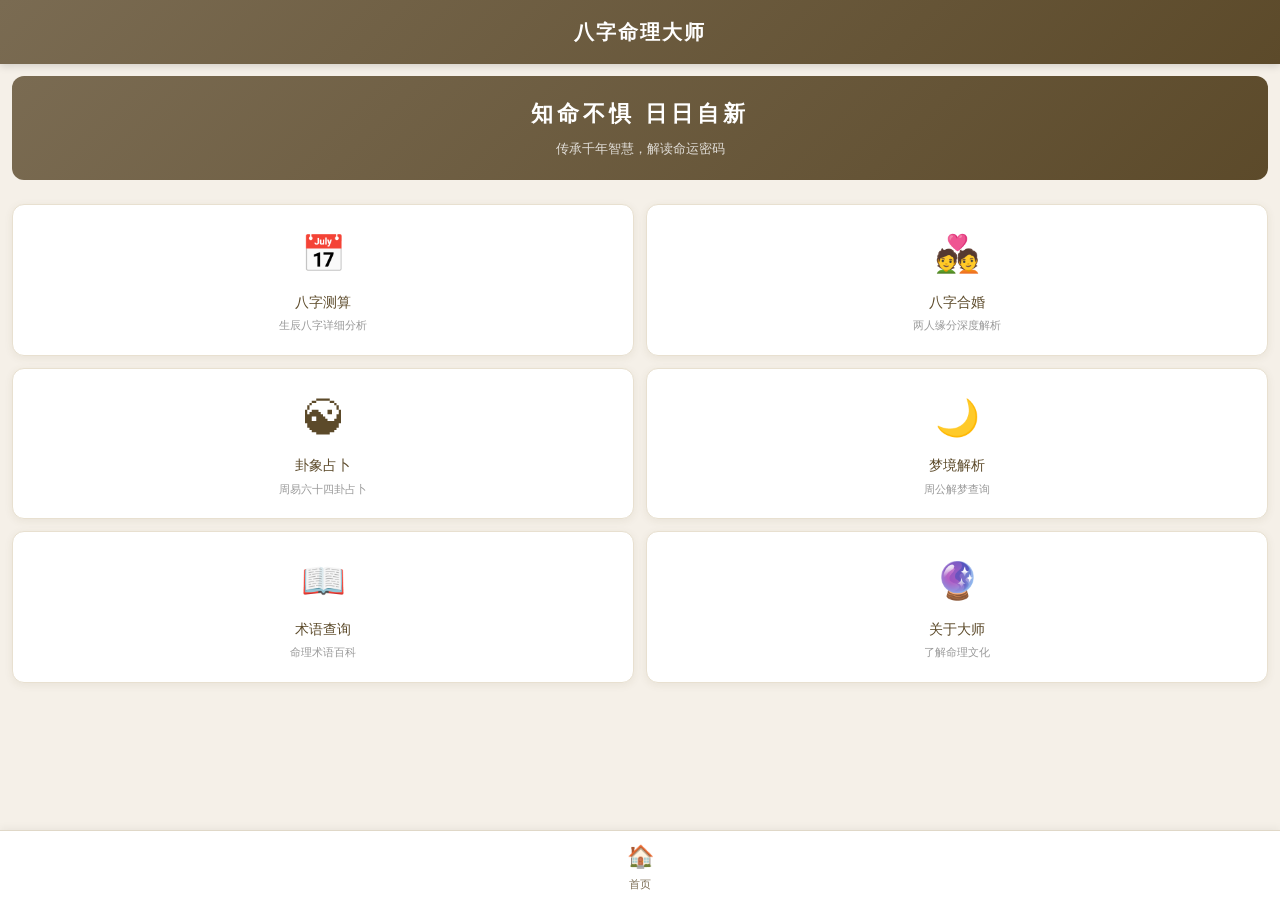
==== commit f30e5a77: "Rename fortune-master (1).html to index.html" ====
--- a/index.html
+++ b/index.html
@@ -1,1538 +1,1074 @@
 <!DOCTYPE html>
 <html lang="zh-CN">
 <head>
-    <meta charset="UTF-8">
-    <meta name="viewport" content="width=device-width, initial-scale=1.0, maximum-scale=1.0, user-scalable=no">
-    <title>八字命理大师</title>
-    <style>
-        * { margin: 0; padding: 0; box-sizing: border-box; }
-        body {
-            font-family: -apple-system, BlinkMacSystemFont, 'Segoe UI', 'PingFang SC', 'Hiragino Sans GB', 'Microsoft YaHei', sans-serif;
-            background: #f5f0e8;
-            color: #5c4a2a;
-            line-height: 1.6;
-            padding-bottom: 70px;
-        }
-        .header {
-            background: linear-gradient(135deg, #7a6b52 0%, #5c4a32 100%);
-            color: white;
-            padding: 20px;
-            text-align: center;
-            position: sticky;
-            top: 0;
-            z-index: 100;
-        }
-        .header h1 { font-size: 24px; font-weight: 600; letter-spacing: 4px; }
-        .header p { font-size: 12px; opacity: 0.9; margin-top: 5px; }
-        
-        .container { padding: 15px; max-width: 480px; margin: 0 auto; }
-        
-        .card {
-            background: white;
-            border-radius: 12px;
-            padding: 20px;
-            margin-bottom: 15px;
-            box-shadow: 0 2px 8px rgba(0,0,0,0.06);
-        }
-        .card-title {
-            font-size: 18px;
-            font-weight: 600;
-            color: #7a6b52;
-            margin-bottom: 15px;
-            padding-bottom: 10px;
-            border-bottom: 2px solid #f0e6d3;
-        }
-        
-        .form-group { margin-bottom: 15px; }
-        .form-label {
-            display: block;
-            font-size: 14px;
-            color: #7a6b52;
-            margin-bottom: 6px;
-            font-weight: 500;
-        }
-        .form-input, .form-select {
-            width: 100%;
-            padding: 12px 15px;
-            border: 1px solid #e0d5c5;
-            border-radius: 8px;
-            font-size: 15px;
-            background: #faf8f5;
-            color: #5c4a2a;
-        }
-        .form-input:focus, .form-select:focus {
-            outline: none;
-            border-color: #7a6b52;
-            background: white;
-        }
-        
-        .radio-group {
-            display: flex;
-            gap: 20px;
-        }
-        .radio-label {
-            display: flex;
-            align-items: center;
-            cursor: pointer;
-        }
-        .radio-label input { margin-right: 6px; }
-        
-        .btn {
-            width: 100%;
-            padding: 14px;
-            background: #7a6b52;
-            color: white;
-            border: none;
-            border-radius: 8px;
-            font-size: 16px;
-            font-weight: 500;
-            cursor: pointer;
-            transition: all 0.3s;
-        }
-        .btn:active { transform: scale(0.98); background: #6b5c45; }
-        
-        .result-section {
-            background: #faf8f5;
-            border-radius: 10px;
-            padding: 15px;
-            margin-top: 15px;
-        }
-        .result-title {
-            font-size: 16px;
-            font-weight: 600;
-            color: #7a6b52;
-            margin-bottom: 10px;
-        }
-        .result-content {
-            font-size: 14px;
-            line-height: 1.8;
-            color: #5c4a2a;
-        }
-        .result-content p { margin-bottom: 10px; }
-        
-        .bazi-grid {
-            display: grid;
-            grid-template-columns: repeat(4, 1fr);
-            gap: 10px;
-            margin: 15px 0;
-        }
-        .bazi-item {
-            text-align: center;
-            padding: 12px 8px;
-            background: #f5f0e8;
-            border-radius: 8px;
-        }
-        .bazi-label {
-            font-size: 11px;
-            color: #7a6b52;
-            margin-bottom: 4px;
-        }
-        .bazi-value {
-            font-size: 18px;
-            font-weight: 600;
-            color: #5c4a2a;
-        }
-        .bazi-shishen {
-            font-size: 10px;
-            color: #999;
-            margin-top: 2px;
-        }
-        
-        .wuxing-bar {
-            display: flex;
-            align-items: center;
-            margin: 8px 0;
-        }
-        .wuxing-name {
-            width: 40px;
-            font-size: 14px;
-            font-weight: 500;
-        }
-        .wuxing-progress {
-            flex: 1;
-            height: 20px;
-            background: #f0e6d3;
-            border-radius: 10px;
-            overflow: hidden;
-            margin: 0 10px;
-        }
-        .wuxing-fill {
-            height: 100%;
-            border-radius: 10px;
-            transition: width 0.5s;
-        }
-        .wuxing-count {
-            width: 30px;
-            text-align: right;
-            font-size: 14px;
-            font-weight: 600;
-        }
-        
-        .nav-bottom {
-            position: fixed;
-            bottom: 0;
-            left: 0;
-            right: 0;
-            background: white;
-            display: flex;
-            justify-content: space-around;
-            padding: 8px 0;
-            box-shadow: 0 -2px 10px rgba(0,0,0,0.08);
-            z-index: 100;
-        }
-        .nav-item {
-            flex: 1;
-            text-align: center;
-            padding: 5px;
-            cursor: pointer;
-            transition: all 0.3s;
-        }
-        .nav-item.active .nav-icon { color: #7a6b52; }
-        .nav-item.active .nav-text { color: #7a6b52; font-weight: 600; }
-        .nav-icon {
-            font-size: 20px;
-            color: #999;
-            display: block;
-            margin-bottom: 2px;
-        }
-        .nav-text {
-            font-size: 11px;
-            color: #999;
-        }
-        
-        .page { display: none; }
-        .page.active { display: block; }
-        
-        .list-item {
-            padding: 12px 15px;
-            border-bottom: 1px solid #f0e6d3;
-            cursor: pointer;
-            transition: background 0.2s;
-        }
-        .list-item:hover { background: #faf8f5; }
-        .list-item-title { font-weight: 500; color: #5c4a2a; }
-        .list-item-desc { font-size: 12px; color: #999; margin-top: 4px; }
-        
-        .tag {
-            display: inline-block;
-            padding: 3px 10px;
-            background: #f0e6d3;
-            color: #7a6b52;
-            border-radius: 12px;
-            font-size: 12px;
-            margin: 3px;
-        }
-        .tag.active {
-            background: #7a6b52;
-            color: white;
-        }
-        
-        .loading {
-            text-align: center;
-            padding: 40px;
-            color: #7a6b52;
-        }
-        .loading::after {
-            content: '';
-            display: inline-block;
-            width: 20px;
-            height: 20px;
-            border: 2px solid #7a6b52;
-            border-top-color: transparent;
-            border-radius: 50%;
-            animation: spin 1s linear infinite;
-            margin-left: 10px;
-            vertical-align: middle;
-        }
-        @keyframes spin { to { transform: rotate(360deg); } }
-        
-        .highlight { color: #c62828; font-weight: 600; }
-        .good { color: #2e7d32; }
-        .bad { color: #c62828; }
-        
-        .advice-box {
-            background: #e8f5e9;
-            border-left: 4px solid #4caf50;
-            padding: 12px 15px;
-            margin: 10px 0;
-            border-radius: 0 8px 8px 0;
-        }
-        .warning-box {
-            background: #fff3e0;
-            border-left: 4px solid #ff9800;
-            padding: 12px 15px;
-            margin: 10px 0;
-            border-radius: 0 8px 8px 0;
-        }
-        
-        .month-item {
-            background: white;
-            border-radius: 10px;
-            padding: 15px;
-            margin-bottom: 10px;
-            box-shadow: 0 1px 4px rgba(0,0,0,0.05);
-        }
-        .month-title {
-            font-weight: 600;
-            color: #7a6b52;
-            margin-bottom: 10px;
-            padding-bottom: 8px;
-            border-bottom: 1px dashed #e0d5c5;
-        }
-        .do-list, .dont-list {
-            margin: 8px 0;
-        }
-        .do-list::before {
-            content: '✓ 建议做：';
-            color: #4caf50;
-            font-weight: 500;
-        }
-        .dont-list::before {
-            content: '✗ 不建议：';
-            color: #f44336;
-            font-weight: 500;
-        }
-    </style>
+<meta charset="UTF-8">
+<meta name="viewport" content="width=device-width, initial-scale=1.0, maximum-scale=1.0, user-scalable=no">
+<title>八字命理大师</title>
+<style>
+*{margin:0;padding:0;box-sizing:border-box;-webkit-tap-highlight-color:transparent}
+body{font-family:'PingFang SC','Hiragino Sans GB','Microsoft YaHei',sans-serif;background:#f5f0e8;color:#5c4a2a;min-height:100vh;overflow-x:hidden;font-size:14px;line-height:1.6}
+.page{display:none;min-height:100vh;padding-bottom:70px}
+.page.active{display:block}
+.header{background:linear-gradient(135deg,#7a6b52,#5c4a2a);color:#fff;padding:16px;text-align:center;position:relative;box-shadow:0 2px 8px rgba(0,0,0,0.15)}
+.header h1{font-size:20px;font-weight:600;letter-spacing:2px}
+.header .back-btn{position:absolute;left:12px;top:50%;transform:translateY(-50%);background:none;border:1px solid rgba(255,255,255,0.5);color:#fff;padding:4px 12px;border-radius:20px;font-size:13px;cursor:pointer}
+.header .back-btn:active{background:rgba(255,255,255,0.2)}
+.content{padding:12px}
+.card{background:#fff;border-radius:12px;padding:16px;margin-bottom:12px;box-shadow:0 2px 8px rgba(92,74,42,0.08);border:1px solid #e8e0d0}
+.card h3{font-size:16px;color:#7a6b52;margin-bottom:10px;padding-bottom:8px;border-bottom:1px dashed #e0d8c8;display:flex;align-items:center;gap:6px}
+.card h3::before{content:'◆';color:#c9a96e;font-size:10px}
+.card p,.card li{font-size:13px;color:#6b5a42;line-height:1.8}
+.card ul{padding-left:18px}
+.card li{margin-bottom:4px}
+.btn{display:block;width:100%;padding:14px;border:none;border-radius:25px;font-size:16px;font-weight:600;cursor:pointer;transition:all 0.2s;letter-spacing:1px}
+.btn:active{transform:scale(0.97);opacity:0.9}
+.btn-primary{background:linear-gradient(135deg,#7a6b52,#5c4a2a);color:#fff;box-shadow:0 4px 12px rgba(92,74,42,0.3)}
+.btn-secondary{background:linear-gradient(135deg,#c9a96e,#a88a4a);color:#fff;box-shadow:0 4px 12px rgba(169,138,74,0.3)}
+.btn-danger{background:linear-gradient(135deg,#c0392b,#96281b);color:#fff;box-shadow:0 4px 12px rgba(192,57,43,0.3)}
+.btn-outline{background:transparent;border:2px solid #7a6b52;color:#7a6b52}
+.form-group{margin-bottom:14px}
+.form-group label{display:block;font-size:14px;color:#7a6b52;margin-bottom:6px;font-weight:500}
+.form-group select,.form-group input{width:100%;padding:10px 12px;border:1px solid #d4c8b0;border-radius:8px;font-size:14px;color:#5c4a2a;background:#faf8f4;-webkit-appearance:none;appearance:none}
+.form-group select{background-image:url("data:image/svg+xml,%3Csvg xmlns='http://www.w3.org/2000/svg' width='12' height='8'%3E%3Cpath d='M1 1l5 5 5-5' stroke='%237a6b52' fill='none' stroke-width='2'/%3E%3C/svg%3E");background-repeat:no-repeat;background-position:right 12px center}
+.form-group input[type="date"]{-webkit-appearance:auto}
+.radio-group{display:flex;flex-wrap:wrap;gap:8px}
+.radio-item{padding:8px 16px;border:2px solid #d4c8b0;border-radius:20px;font-size:13px;cursor:pointer;transition:all 0.2s;background:#faf8f4}
+.radio-item.selected{border-color:#7a6b52;background:linear-gradient(135deg,#7a6b52,#5c4a2a);color:#fff}
+.radio-item:active{transform:scale(0.95)}
+.progress-bar{height:8px;background:#e8e0d0;border-radius:4px;overflow:hidden;margin:4px 0}
+.progress-bar .fill{height:100%;border-radius:4px;transition:width 0.5s}
+.fill-wood{background:linear-gradient(90deg,#27ae60,#2ecc71)}
+.fill-fire{background:linear-gradient(90deg,#e74c3c,#e67e22)}
+.fill-earth{background:linear-gradient(90deg,#d4a017,#f1c40f)}
+.fill-metal{background:linear-gradient(90deg,#95a5a6,#bdc3c7)}
+.fill-water{background:linear-gradient(90deg,#2980b9,#3498db)}
+.tab-bar{position:fixed;bottom:0;left:0;right:0;background:#fff;border-top:1px solid #e0d8c8;display:flex;box-shadow:0 -2px 8px rgba(0,0,0,0.05);z-index:100}
+.tab-item{flex:1;text-align:center;padding:8px 4px 6px;cursor:pointer;transition:all 0.2s;color:#999;font-size:11px}
+.tab-item.active{color:#7a6b52}
+.tab-item .tab-icon{font-size:22px;display:block;margin-bottom:2px}
+.tab-item:active{background:#f5f0e8}
+.bazi-pillar{display:flex;justify-content:space-around;background:#faf8f4;border-radius:12px;padding:12px 8px;margin:10px 0}
+.bazi-pillar .pillar{text-align:center;flex:1}
+.bazi-pillar .pillar-label{font-size:11px;color:#999;margin-bottom:4px}
+.bazi-pillar .pillar-gan{font-size:22px;font-weight:bold;color:#c0392b;padding:6px 0;border-bottom:2px solid #e0d8c8}
+.bazi-pillar .pillar-zhi{font-size:22px;font-weight:bold;color:#2980b9;padding:6px 0}
+.bazi-pillar .pillar-wx{font-size:11px;color:#7a6b52;margin-top:4px}
+.score-bar{display:flex;align-items:center;gap:8px;margin:6px 0}
+.score-bar .label{font-size:12px;width:60px;text-align:right;color:#6b5a42}
+.score-bar .bar{flex:1;height:10px;background:#e8e0d0;border-radius:5px;overflow:hidden}
+.score-bar .bar .fill{height:100%;border-radius:5px}
+.score-bar .val{font-size:12px;width:30px;color:#7a6b52;font-weight:bold}
+.gua-symbol{font-size:28px;text-align:center;padding:8px;color:#7a6b52;letter-spacing:4px}
+.gua-yao{text-align:center;font-size:18px;letter-spacing:2px;margin:4px 0;color:#5c4a2a}
+.gua-yao .yang{color:#5c4a2a}
+.gua-yao .yin{color:#999}
+.anim-container{position:fixed;top:0;left:0;right:0;bottom:0;background:#1a1a2e;display:flex;flex-direction:column;align-items:center;justify-content:center;z-index:200;color:#fff}
+.anim-container .anim-symbol{font-size:80px;margin:20px;transition:all 0.3s}
+.anim-container .anim-coins{display:flex;gap:20px;margin:20px}
+.anim-container .coin{width:80px;height:80px;border-radius:50%;display:flex;align-items:center;justify-content:center;font-size:36px;font-weight:bold;transition:all 0.3s;border:3px solid #c9a96e}
+.coin-head{background:linear-gradient(135deg,#c9a96e,#a88a4a);color:#fff}
+.coin-tail{background:linear-gradient(135deg,#5c4a2a,#3a2a1a);color:#c9a96e}
+.anim-container .anim-text{font-size:16px;color:#c9a96e;margin-top:20px;letter-spacing:2px}
+.anim-container .anim-stars{position:absolute;top:0;left:0;right:0;bottom:0;overflow:hidden}
+.anim-container .star{position:absolute;width:4px;height:4px;background:#fff;border-radius:50%;opacity:0}
+.anim-container .star.twinkle{animation:twinkle 0.5s ease-in-out}
+@keyframes twinkle{0%{opacity:0;transform:scale(1)}50%{opacity:1;transform:scale(2)}100%{opacity:0;transform:scale(1)}}
+.anim-container .anim-progress{width:200px;height:6px;background:rgba(255,255,255,0.2);border-radius:3px;margin-top:20px;overflow:hidden}
+.anim-container .anim-progress .fill{height:100%;background:linear-gradient(90deg,#c9a96e,#fff);border-radius:3px;transition:width 0.1s}
+.anim-container .anim-fade-text{font-size:24px;color:#c9a96e;opacity:0;transition:opacity 1s;text-align:center;padding:0 20px}
+.anim-container .anim-fade-text.show{opacity:1}
+.menu-grid{display:grid;grid-template-columns:1fr 1fr;gap:12px;padding:12px}
+.menu-item{background:#fff;border-radius:12px;padding:20px 12px;text-align:center;box-shadow:0 2px 8px rgba(92,74,42,0.08);border:1px solid #e8e0d0;cursor:pointer;transition:all 0.2s}
+.menu-item:active{transform:scale(0.95);box-shadow:0 1px 4px rgba(92,74,42,0.1)}
+.menu-item .icon{font-size:36px;margin-bottom:8px;display:block}
+.menu-item .name{font-size:14px;color:#5c4a2a;font-weight:500}
+.menu-item .desc{font-size:11px;color:#999;margin-top:4px}
+.section-title{font-size:15px;color:#7a6b52;font-weight:600;margin:16px 0 10px;padding-left:8px;border-left:3px solid #c9a96e}
+.tag{display:inline-block;padding:2px 8px;border-radius:10px;font-size:11px;margin:2px}
+.tag-wood{background:#e8f8e8;color:#27ae60}
+.tag-fire{background:#fde8e8;color:#e74c3c}
+.tag-earth{background:#fdf5e6;color:#d4a017}
+.tag-metal{background:#eef0f2;color:#7f8c8d}
+.tag-water{background:#e8f4fd;color:#2980b9}
+.match-score{font-size:48px;font-weight:bold;text-align:center;margin:10px 0}
+.match-score.excellent{color:#27ae60}
+.match-score.good{color:#2980b9}
+.match-score.average{color:#f39c12}
+.match-score.poor{color:#e74c3c}
+.match-label{text-align:center;font-size:14px;color:#7a6b52;margin-bottom:10px}
+.home-banner{text-align:center;padding:20px;background:linear-gradient(135deg,#7a6b52,#5c4a2a);border-radius:12px;margin:12px;color:#fff}
+.home-banner h2{font-size:22px;letter-spacing:4px;margin-bottom:8px}
+.home-banner p{font-size:13px;opacity:0.8}
+.advice-month{border-left:3px solid #c9a96e;padding:8px 12px;margin:8px 0;background:#faf8f4;border-radius:0 8px 8px 0}
+.advice-month .month-title{font-weight:600;color:#7a6b52;font-size:14px}
+.advice-month .do{color:#27ae60;font-size:13px}
+.advice-month .dont{color:#e74c3c;font-size:13px}
+</style>
 </head>
 <body>
-    <div class="header">
-        <h1>八 字 命 理 大 师</h1>
-        <p>传承千年智慧 · 解读人生密码</p>
-    </div>
-    
-    <div class="container">
-        <!-- 八字命理页面 -->
-        <div class="page active" id="page-bazi">
-            <div class="card">
-                <div class="card-title">📋 输入出生信息</div>
-                <div class="form-group">
-                    <label class="form-label">姓名</label>
-                    <input type="text" class="form-input" id="bazi-name" placeholder="请输入您的姓名">
-                </div>
-                <div class="form-group">
-                    <label class="form-label">性别</label>
-                    <div class="radio-group">
-                        <label class="radio-label">
-                            <input type="radio" name="gender" value="男" checked> 男
-                        </label>
-                        <label class="radio-label">
-                            <input type="radio" name="gender" value="女"> 女
-                        </label>
-                    </div>
-                </div>
-                <div class="form-group">
-                    <label class="form-label">出生日期</label>
-                    <input type="date" class="form-input" id="bazi-date">
-                </div>
-                <div class="form-group">
-                    <label class="form-label">出生时辰</label>
-                    <select class="form-select" id="bazi-hour">
-                        <option value="0">子时 (23:00-01:00)</option>
-                        <option value="1">丑时 (01:00-03:00)</option>
-                        <option value="2">寅时 (03:00-05:00)</option>
-                        <option value="3">卯时 (05:00-07:00)</option>
-                        <option value="4">辰时 (07:00-09:00)</option>
-                        <option value="5">巳时 (09:00-11:00)</option>
-                        <option value="6">午时 (11:00-13:00)</option>
-                        <option value="7">未时 (13:00-15:00)</option>
-                        <option value="8">申时 (15:00-17:00)</option>
-                        <option value="9">酉时 (17:00-19:00)</option>
-                        <option value="10">戌时 (19:00-21:00)</option>
-                        <option value="11">亥时 (21:00-23:00)</option>
-                    </select>
-                </div>
-                <button class="btn" onclick="calculateBazi()">开始测算</button>
-            </div>
-            <div id="bazi-result"></div>
-        </div>
-        
-        <!-- 八字合婚页面 -->
-        <div class="page" id="page-hehun">
-            <div class="card">
-                <div class="card-title">👨 男方信息</div>
-                <div class="form-group">
-                    <label class="form-label">姓名</label>
-                    <input type="text" class="form-input" id="male-name" placeholder="男方姓名">
-                </div>
-                <div class="form-group">
-                    <label class="form-label">出生日期</label>
-                    <input type="date" class="form-input" id="male-date">
-                </div>
-                <div class="form-group">
-                    <label class="form-label">出生时辰</label>
-                    <select class="form-select" id="male-hour">
-                        <option value="0">子时</option><option value="1">丑时</option><option value="2">寅时</option>
-                        <option value="3">卯时</option><option value="4">辰时</option><option value="5">巳时</option>
-                        <option value="6">午时</option><option value="7">未时</option><option value="8">申时</option>
-                        <option value="9">酉时</option><option value="10">戌时</option><option value="11">亥时</option>
-                    </select>
-                </div>
-            </div>
-            <div class="card">
-                <div class="card-title">👩 女方信息</div>
-                <div class="form-group">
-                    <label class="form-label">姓名</label>
-                    <input type="text" class="form-input" id="female-name" placeholder="女方姓名">
-                </div>
-                <div class="form-group">
-                    <label class="form-label">出生日期</label>
-                    <input type="date" class="form-input" id="female-date">
-                </div>
-                <div class="form-group">
-                    <label class="form-label">出生时辰</label>
-                    <select class="form-select" id="female-hour">
-                        <option value="0">子时</option><option value="1">丑时</option><option value="2">寅时</option>
-                        <option value="3">卯时</option><option value="4">辰时</option><option value="5">巳时</option>
-                        <option value="6">午时</option><option value="7">未时</option><option value="8">申时</option>
-                        <option value="9">酉时</option><option value="10">戌时</option><option value="11">亥时</option>
-                    </select>
-                </div>
-                <button class="btn" onclick="calculateHehun()">合婚测算</button>
-            </div>
-            <div id="hehun-result"></div>
-        </div>
-        
-        <!-- 卦象占卜页面 -->
-        <div class="page" id="page-gua">
-            <div class="card">
-                <div class="card-title">🔮 起卦占卜</div>
-                <div class="form-group">
-                    <label class="form-label">所问之事（可选）</label>
-                    <input type="text" class="form-input" id="gua-question" placeholder="如：事业发展、感情婚姻等">
-                </div>
-                <button class="btn" onclick="castGua()">开始起卦</button>
-            </div>
-            <div id="gua-result"></div>
-        </div>
-        
-        <!-- 号码吉凶页面 -->
-        <div class="page" id="page-number">
-            <div class="card">
-                <div class="card-title">📱 号码分析</div>
-                <div class="form-group">
-                    <label class="form-label">手机号码</label>
-                    <input type="tel" class="form-input" id="phone-number" placeholder="请输入11位手机号" maxlength="11">
-                </div>
-                <button class="btn" onclick="analyzeNumber()">分析号码</button>
-            </div>
-            <div id="number-result"></div>
-        </div>
-        
-        <!-- 周公解梦页面 -->
-        <div class="page" id="page-dream">
-            <div class="card">
-                <div class="card-title">💭 梦境解析</div>
-                <div class="form-group">
-                    <label class="form-label">搜索梦境</label>
-                    <input type="text" class="form-input" id="dream-search" placeholder="如：梦见水、梦见蛇..." oninput="searchDreams()">
-                </div>
-            </div>
-            <div id="dream-list"></div>
-            <div id="dream-detail"></div>
-        </div>
-        
-        <!-- 术语解释页面 -->
-        <div class="page" id="page-terms">
-            <div class="card">
-                <div class="card-title">📚 命理术语</div>
-                <div class="form-group">
-                    <label class="form-label">搜索术语</label>
-                    <input type="text" class="form-input" id="term-search" placeholder="如：十神、五行..." oninput="searchTerms()">
-                </div>
-            </div>
-            <div id="terms-list"></div>
-        </div>
-    </div>
-    
-    <!-- 底部导航 -->
-    <nav class="nav-bottom">
-        <div class="nav-item active" data-page="bazi" onclick="switchPage('bazi')">
-            <span class="nav-icon">命</span>
-            <span class="nav-text">八字命理</span>
-        </div>
-        <div class="nav-item" data-page="hehun" onclick="switchPage('hehun')">
-            <span class="nav-icon">缘</span>
-            <span class="nav-text">八字合婚</span>
-        </div>
-        <div class="nav-item" data-page="gua" onclick="switchPage('gua')">
-            <span class="nav-icon">卦</span>
-            <span class="nav-text">卦象占卜</span>
-        </div>
-        <div class="nav-item" data-page="number" onclick="switchPage('number')">
-            <span class="nav-icon">数</span>
-            <span class="nav-text">号码吉凶</span>
-        </div>
-        <div class="nav-item" data-page="dream" onclick="switchPage('dream')">
-            <span class="nav-icon">梦</span>
-            <span class="nav-text">周公解梦</span>
-        </div>
-        <div class="nav-item" data-page="terms" onclick="switchPage('terms')">
-            <span class="nav-icon">典</span>
-            <span class="nav-text">术语解释</span>
-        </div>
-    </nav>
-
-    <script>
-        // ==================== 数据定义 ====================
-        const TIANGAN = ['甲', '乙', '丙', '丁', '戊', '己', '庚', '辛', '壬', '癸'];
-        const DIZHI = ['子', '丑', '寅', '卯', '辰', '巳', '午', '未', '申', '酉', '戌', '亥'];
-        const SHENGXIAO = ['鼠', '牛', '虎', '兔', '龙', '蛇', '马', '羊', '猴', '鸡', '狗', '猪'];
-        const WUXING = { '甲': '木', '乙': '木', '丙': '火', '丁': '火', '戊': '土', '己': '土', '庚': '金', '辛': '金', '壬': '水', '癸': '水', '子': '水', '丑': '土', '寅': '木', '卯': '木', '辰': '土', '巳': '火', '午': '火', '未': '土', '申': '金', '酉': '金', '戌': '土', '亥': '水' };
-        
-        const SHISHEN = {
-            '比肩': '代表兄弟姐妹、朋友同事，性格独立自主',
-            '劫财': '代表竞争、破耗，需注意理财',
-            '食神': '代表才华、口福，性格温和善良',
-            '伤官': '代表聪明、创意，但易叛逆',
-            '正财': '代表正当收入、妻子，性格务实',
-            '偏财': '代表意外之财、父亲，善于交际',
-            '正官': '代表事业、上司，性格正直守规矩',
-            '七杀': '代表压力、挑战，性格果断有魄力',
-            '正印': '代表学业、母亲，性格仁慈有涵养',
-            '偏印': '代表偏门技艺、继母，思维独特'
-        };
-        
-        // 64卦数据
-        const GUA_DATA = {
-            '乾': { name: '乾为天', ci: '元亨利贞。', yao: ['潜龙勿用。', '见龙在田，利见大人。', '君子终日乾乾，夕惕若，厉无咎。', '或跃在渊，无咎。', '飞龙在天，利见大人。', '亢龙有悔。'], desc: '象征天，刚健有力。事业大吉，但需防盛极而衰。' },
-            '坤': { name: '坤为地', ci: '元亨，利牝马之贞。', yao: ['履霜，坚冰至。', '直方大，不习无不利。', '含章可贞。', '括囊，无咎无誉。', '黄裳，元吉。', '龙战于野，其血玄黄。'], desc: '象征地，柔顺包容。适合守成，不宜冒进。' },
-            '屯': { name: '水雷屯', ci: '元亨，利贞，勿用有攸往。', yao: ['磐桓，利居贞。', '屯如邅如，乘马班如。', '即鹿无虞，惟入于林中。', '乘马班如，求婚媾。', '屯其膏，小贞吉，大贞凶。', '乘马班如，泣血涟如。'], desc: '象征初生，万事开头难。宜守不宜攻，耐心等待时机。' },
-            '蒙': { name: '山水蒙', ci: '亨。匪我求童蒙，童蒙求我。', yao: ['发蒙，利用刑人。', '包蒙，吉。', '勿用取女，见金夫，不有躬。', '困蒙，吝。', '童蒙，吉。', '击蒙，不利为寇，利御寇。'], desc: '象征蒙昧，需要启蒙教育。虚心学习，尊师重道。' },
-            '需': { name: '水天需', ci: '有孚，光亨，贞吉，利涉大川。', yao: ['需于郊，利用恒，无咎。', '需于沙，小有言，终吉。', '需于泥，致寇至。', '需于血，出自穴。', '需于酒食，贞吉。', '入于穴，有不速之客三人来。'], desc: '象征等待，时机未到需耐心。准备充分后再行动。' },
-            '讼': { name: '天水讼', ci: '有孚，窒惕，中吉，终凶。', yao: ['不永所事，小有言，终吉。', '不克讼，归而逋。', '食旧德，贞厉，终吉。', '不克讼，复即命渝。', '讼，元吉。', '或锡之鞶带，终朝三褫之。'], desc: '象征争讼，口舌是非。宜和解，不宜争斗。' },
-            '师': { name: '地水师', ci: '贞，丈人吉，无咎。', yao: ['师出以律，否臧凶。', '在师中，吉，无咎。', '师或舆尸，凶。', '师左次，无咎。', '田有禽，利执言，无咎。', '大君有命，开国承家，小人勿用。'], desc: '象征军队，众人行事。需有纪律，听从指挥。' },
-            '比': { name: '水地比', ci: '吉。原筮，元永贞，无咎。', yao: ['有孚比之，无咎。', '比之自内，贞吉。', '比之匪人。', '外比之，贞吉。', '显比，王用三驱，失前禽。', '比之无首，凶。'], desc: '象征亲近，团结合作。择善而交，以诚相待。' },
-            '小畜': { name: '风天小畜', ci: '亨。密云不雨，自我西郊。', yao: ['复自道，何其咎，吉。', '牵复，吉。', '舆说辐，夫妻反目。', '有孚，血去惕出，无咎。', '有孚挛如，富以其邻。', '既雨既处，尚德载。'], desc: '象征小有蓄积，力量不足。宜积蓄力量，等待时机。' },
-            '履': { name: '天泽履', ci: '履虎尾，不咥人，亨。', yao: ['素履，往无咎。', '履道坦坦，幽人贞吉。', '眇能视，跛能履。', '履虎尾，愬愬，终吉。', '夬履，贞厉。', '视履考祥，其旋元吉。'], desc: '象征谨慎行事，如履薄冰。小心谨慎，可获平安。' },
-            '泰': { name: '地天泰', ci: '小往大来，吉亨。', yao: ['拔茅茹，以其汇，征吉。', '包荒，用冯河，不遐遗。', '无平不陂，无往不复。', '翩翩，不富以其邻。', '帝乙归妹，以祉元吉。', '城复于隍，勿用师。'], desc: '象征通泰，阴阳调和。万事亨通，事业大吉。' },
-            '否': { name: '天地否', ci: '否之匪人，不利君子贞，大往小来。', yao: ['拔茅茹，以其汇，贞吉亨。', '包承，小人吉，大人否。', '包羞。', '有命无咎，畴离祉。', '休否，大人吉。', '倾否，先否后喜。'], desc: '象征闭塞，阴阳不交。诸事不顺，宜守不宜攻。' },
-            '同人': { name: '天火同人', ci: '同人于野，亨。利涉大川，利君子贞。', yao: ['同人于门，无咎。', '同人于宗，吝。', '伏戎于莽，升其高陵。', '乘其墉，弗克攻，吉。', '同人，先号咷而后笑。', '同人于郊，无悔。'], desc: '象征团结，志同道合。与人合作，共创大业。' },
-            '大有': { name: '火天大有', ci: '元亨。', yao: ['无交害，匪咎，艰则无咎。', '大车以载，有攸往，无咎。', '公用亨于天子，小人弗克。', '匪其彭，无咎。', '厥孚交如，威如，吉。', '自天佑之，吉无不利。'], desc: '象征大有收获，丰收富足。财运亨通，事业顺利。' },
-            '谦': { name: '地山谦', ci: '亨，君子有终。', yao: ['谦谦君子，用涉大川，吉。', '鸣谦，贞吉。', '劳谦，君子有终，吉。', '无不利，撝谦。', '不富以其邻，利用侵伐，无不利。', '鸣谦，利用行师，征邑国。'], desc: '象征谦虚，虚怀若谷。谦虚受益，骄傲招损。' },
-            '豫': { name: '雷地豫', ci: '利建侯行师。', yao: ['鸣豫，凶。', '介于石，不终日，贞吉。', '盱豫，悔。', '由豫，大有得。', '贞疾，恒不死。', '冥豫，成有渝，无咎。'], desc: '象征愉悦，安乐。但需防乐极生悲，居安思危。' },
-            '随': { name: '泽雷随', ci: '元亨利贞，无咎。', yao: ['官有渝，贞吉。', '系小子，失丈夫。', '系丈夫，失小子。', '随有获，贞凶。', '孚于嘉，吉。', '拘系之，乃从维之。'], desc: '象征随从，顺势而为。择善而从，不可盲从。' },
-            '蛊': { name: '山风蛊', ci: '元亨，利涉大川。先甲三日，后甲三日。', yao: ['干父之蛊，有子，考无咎。', '干母之蛊，不可贞。', '干父之蛊，小有悔，无大咎。', '裕父之蛊，往见吝。', '干父之蛊，用誉。', '不事王侯，高尚其事。'], desc: '象征腐败，需要革新。除旧布新，改革创新。' },
-            '临': { name: '地泽临', ci: '元，亨，利，贞。至于八月有凶。', yao: ['咸临，贞吉。', '咸临，吉，无不利。', '甘临，无攸利。', '至临，无咎。', '知临，大君之宜，吉。', '敦临，吉，无咎。'], desc: '象征督导，居高临下。以身作则，教化他人。' },
-            '观': { name: '风地观', ci: '盥而不荐，有孚顒若。', yao: ['童观，小人无咎，君子吝。', '窥观，利女贞。', '观我生，进退。', '观国之光，利用宾于王。', '观我生，君子无咎。', '观其生，君子无咎。'], desc: '象征观察，审时度势。观察学习，借鉴经验。' },
-            '噬嗑': { name: '火雷噬嗑', ci: '亨，利用狱。', yao: ['屦校灭趾，无咎。', '噬肤灭鼻，无咎。', '噬腊肉，遇毒，小吝，无咎。', '噬干胏，得金矢，利艰贞，吉。', '噬干肉，得黄金，贞厉，无咎。', '何校灭耳，凶。'], desc: '象征咬合，去除障碍。果断决策，解决问题。' },
-            '贲': { name: '山火贲', ci: '亨，小利有攸往。', yao: ['贲其趾，舍车而徒。', '贲其须。', '贲如濡如，永贞吉。', '贲如皤如，白马翰如。', '贲于丘园，束帛戋戋。', '白贲，无咎。'], desc: '象征装饰，文饰美化。注重外表，但需内涵。' },
-            '剥': { name: '山地剥', ci: '不利有攸往。', yao: ['剥床以足，蔑贞凶。', '剥床以辨，蔑贞凶。', '剥之，无咎。', '剥床以肤，凶。', '贯鱼，以宫人宠，无不利。', '硕果不食，君子得舆，小人剥庐。'], desc: '象征剥落，衰败。小人得势，君子需隐忍。' },
-            '复': { name: '地雷复', ci: '亨。出入无疾，朋来无咎。', yao: ['不远复，无祗悔，元吉。', '休复，吉。', '频复，厉无咎。', '中行独复。', '敦复，无悔。', '迷复，凶，有灾眚。'], desc: '象征回复，重新开始。迷途知返，东山再起。' },
-            '无妄': { name: '天雷无妄', ci: '元亨利贞。其匪正有眚，不利有攸往。', yao: ['无妄，往吉。', '不耕获，不菑畲，则利有攸往。', '无妄之灾，或系之牛。', '可贞，无咎。', '无妄之疾，勿药有喜。', '无妄，行有眚，无攸利。'], desc: '象征无妄，真实无伪。脚踏实地，不可妄想。' },
-            '大畜': { name: '山天大畜', ci: '利贞，不家食吉，利涉大川。', yao: ['有厉利已。', '舆说輹。', '良马逐，利艰贞。', '童牛之牿，元吉。', '豶豕之牙，吉。', '何天之衢，亨。'], desc: '象征大蓄积，厚积薄发。积蓄力量，等待时机。' },
-            '颐': { name: '山雷颐', ci: '贞吉，观颐，自求口实。', yao: ['舍尔灵龟，观我朵颐，凶。', '颠颐，拂经，于丘颐，征凶。', '拂颐，贞凶，十年勿用，无攸利。', '颠颐，吉，虎视眈眈，其欲逐逐，无咎。', '拂经，居贞吉，不可涉大川。', '由颐，厉吉，利涉大川。'], desc: '象征颐养，养生。自食其力，注意饮食起居。' },
-            '大过': { name: '泽风大过', ci: '栋桡，利有攸往，亨。', yao: ['藉用白茅，无咎。', '枯杨生稊，老夫得其女妻，无不利。', '栋桡，凶。', '栋隆，吉，有它吝。', '枯杨生华，老妇得士夫，无咎无誉。', '过涉灭顶，凶，无咎。'], desc: '象征大过，过度。非常时期，需非常手段。' },
-            '坎': { name: '坎为水', ci: '习坎，有孚，维心亨，行有尚。', yao: ['习坎，入于坎窞，凶。', '坎有险，求小得。', '来之坎坎，险且枕，入于坎窞，勿用。', '樽酒簋贰，用缶，纳约自牖，终无咎。', '坎不盈，祗既平，无咎。', '系用徽纆，寘于丛棘，三岁不得，凶。'], desc: '象征险陷，困难重重。谨慎行事，不可冒进。' },
-            '离': { name: '离为火', ci: '利贞，亨。畜牝牛，吉。', yao: ['履错然，敬之，无咎。', '黄离，元吉。', '日昃之离，不鼓缶而歌，则大耋之嗟，凶。', '突如其来如，焚如，死如，弃如。', '出涕沱若，戚嗟若，吉。', '王用出征，有嘉折首，获匪其丑，无咎。'], desc: '象征火，光明美丽。依附正道，光明磊落。' },
-            '咸': { name: '泽山咸', ci: '亨，利贞，取女吉。', yao: ['咸其拇。', '咸其腓，凶，居吉。', '咸其股，执其随，往吝。', '贞吉悔亡，憧憧往来，朋从尔思。', '咸其脢，无悔。', '咸其辅，颊，舌。'], desc: '象征感应，相互感应。真诚相待，心灵相通。' },
-            '恒': { name: '雷风恒', ci: '亨，无咎，利贞，利有攸往。', yao: ['浚恒，贞凶，无攸利。', '悔亡。', '不恒其德，或承之羞，贞吝。', '田无禽。', '恒其德，贞，妇人吉，夫子凶。', '振恒，凶。'], desc: '象征恒久，持之以恒。坚持不懈，方得始终。' },
-            '遁': { name: '天山遁', ci: '亨，小利贞。', yao: ['遁尾，厉，勿用有攸往。', '执之用黄牛之革，莫之胜说。', '系遁，有疾厉，畜臣妾吉。', '好遁，君子吉，小人否。', '嘉遁，贞吉。', '肥遁，无不利。'], desc: '象征退避，隐退。知进退，明哲保身。' },
-            '大壮': { name: '雷天大壮', ci: '利贞。', yao: ['壮于趾，征凶，有孚。', '贞吉。', '小人用壮，君子用罔，贞厉。', '贞吉悔亡，藩决不羸，壮于大舆之輹。', '丧羊于易，无悔。', '羝羊触藩，不能退，不能遂，无攸利，艰则吉。'], desc: '象征大壮，强盛。力量强大，但需守正。' },
-            '晋': { name: '火地晋', ci: '康侯用锡马蕃庶，昼日三接。', yao: ['晋如摧如，贞吉，罔孚，裕无咎。', '晋如，愁如，贞吉。', '众允，悔亡。', '晋如鼫鼠，贞厉。', '悔亡，失得勿恤，往吉，无不利。', '晋其角，维用伐邑，厉吉无咎，贞吝。'], desc: '象征晋升，前进。事业上升，前途光明。' },
-            '明夷': { name: '地火明夷', ci: '利艰贞。', yao: ['明夷于飞，垂其翼。', '明夷，夷于左股，用拯马壮，吉。', '明夷于南狩，得其大首，不可疾贞。', '入于左腹，获明夷之心，出于门庭。', '箕子之明夷，利贞。', '不明晦，初登于天，后入于地。'], desc: '象征光明受损，黑暗。韬光养晦，等待时机。' },
-            '家人': { name: '风火家人', ci: '利女贞。', yao: ['闲有家，悔亡。', '无攸遂，在中馈。', '家人嗃嗃，悔厉吉，妇子嘻嘻，终吝。', '富家，大吉。', '王假有家，勿恤，吉。', '有孚威如，终吉。'], desc: '象征家庭，家教。修身齐家，家庭和睦。' },
-            '睽': { name: '火泽睽', ci: '小事吉。', yao: ['悔亡，丧马勿逐，自复。', '遇主于巷，无咎。', '见舆曳，其牛掣，其人天且劓，无初有终。', '睽孤，遇元夫，交孚，厉无咎。', '悔亡，厥宗噬肤，往何咎。', '睽孤，见豕负涂，载鬼一车。'], desc: '象征乖离，分歧。求同存异，化解矛盾。' },
-            '蹇': { name: '水山蹇', ci: '利西南，不利东北，利见大人，贞吉。', yao: ['往蹇，来誉。', '王臣蹇蹇，匪躬之故。', '往蹇，来反。', '往蹇，来连。', '大蹇，朋来。', '往蹇，来硕，吉，利见大人。'], desc: '象征蹇难，困难。进退两难，需寻求帮助。' },
-            '解': { name: '雷水解', ci: '利西南，无所往，其来复吉，有攸往，夙吉。', yao: ['无咎。', '田获三狐，得黄矢，贞吉。', '负且乘，致寇至，贞吝。', '解而拇，朋至斯孚。', '君子维有解，吉，有孚于小人。', '公用射隼，于高墉之上，获之，无不利。'], desc: '象征解脱，解决。困难解除，化险为夷。' },
-            '损': { name: '山泽损', ci: '有孚，元吉，无咎，可贞，利有攸往。', yao: ['已事遄往，无咎，酌损之。', '利贞，征凶，弗损益之。', '三人行，则损一人，一人行，则得其友。', '损其疾，使遄有喜，无咎。', '或益之，十朋之龟，弗克违，元吉。', '弗损益之，无咎，贞吉，利有攸往，得臣无家。'], desc: '象征减损，牺牲。损己利人，但需适度。' },
-            '益': { name: '风雷益', ci: '利有攸往，利涉大川。', yao: ['利用为大作，元吉，无咎。', '或益之，十朋之龟，弗克违，永贞吉。', '益之用凶事，无咎。', '中行，告公从，利用为依迁国。', '有孚惠心，勿问元吉，有孚惠我德。', '莫益之，或击之，立心勿恒，凶。'], desc: '象征增益，受益。积善行德，获益无穷。' },
-            '夬': { name: '泽天夬', ci: '扬于王庭，孚号，有厉，告自邑，不利即戎，利有攸往。', yao: ['壮于前趾，往不胜为咎。', '惕号，莫夜有戎，勿恤。', '壮于頄，有凶，君子夬夬，独行遇雨。', '臀无肤，其行次且，牵羊悔亡，闻言不信。', '苋陆夬夬，中行无咎。', '无号，终有凶。'], desc: '象征决断，果断。果断决策，清除小人。' },
-            '姤': { name: '天风姤', ci: '女壮，勿用取女。', yao: ['系于金柅，贞吉，有攸往，见凶，羸豕孚蹢躅。', '包有鱼，无咎，不利宾。', '臀无肤，其行次且，厉，无大咎。', '包无鱼，起凶。', '以杞包瓜，含章，有陨自天。', '姤其角，吝，无咎。'], desc: '象征相遇，邂逅。不期而遇，但需谨慎。' },
-            '萃': { name: '泽地萃', ci: '亨，王假有庙，利见大人，亨，利贞，用大牲吉，利有攸往。', yao: ['有孚不终，乃乱乃萃，若号，一握为笑，勿恤，往无咎。', '引吉，无咎，孚乃利用禴。', '萃如，嗟如，无攸利，往无咎，小吝。', '大吉，无咎。', '萃有位，无咎，匪孚，元永贞，悔亡。', '赍咨涕洟，无咎。'], desc: '象征聚集，汇聚。团结众人，共创事业。' },
-            '升': { name: '地风升', ci: '元亨，用见大人，勿恤，南征吉。', yao: ['允升，大吉。', '孚乃利用禴，无咎。', '升虚邑。', '王用亨于岐山，吉，无咎。', '贞吉，升阶。', '冥升，利于不息之贞。'], desc: '象征上升，晋升。步步高升，前途无量。' },
-            '困': { name: '泽水困', ci: '亨，贞，大人吉，无咎，有言不信。', yao: ['臀困于株木，入于幽谷，三岁不觌。', '困于酒食，朱绂方来，利用享祀，征凶，无咎。', '困于石，据于蒺藜，入于其宫，不见其妻，凶。', '来徐徐，困于金车，吝，有终。', '劓刖，困于赤绂，乃徐有说，利用祭祀。', '困于葛藟，于臲卼，曰动悔，有悔，征吉。'], desc: '象征困穷，困境。穷困之中，坚守正道。' },
-            '井': { name: '水风井', ci: '改邑不改井，无丧无得，往来井井。', yao: ['井泥不食，旧井无禽。', '井谷射鲋，瓮敝漏。', '井渫不食，为我心恻，可用汲，王明，并受其福。', '井甃，无咎。', '井冽，寒泉食。', '井收勿幕，有孚元吉。'], desc: '象征水井，源泉。修身养德，泽被他人。' },
-            '革': { name: '泽火革', ci: '己日乃孚，元亨利贞，悔亡。', yao: ['巩用黄牛之革。', '己日乃革之，征吉，无咎。', '征凶，贞厉，革言三就，有孚。', '悔亡，有孚改命，吉。', '大人虎变，未占有孚。', '君子豹变，小人革面，征凶，居贞吉。'], desc: '象征变革，改革。破旧立新，顺应时势。' },
-            '鼎': { name: '火风鼎', ci: '元吉，亨。', yao: ['鼎颠趾，利出否，得妾以其子，无咎。', '鼎有实，我仇有疾，不我能即，吉。', '鼎耳革，其行塞，雉膏不食，方雨亏悔，终吉。', '鼎折足，覆公餗，其形渥，凶。', '鼎黄耳，金铉，利贞。', '鼎玉铉，大吉，无不利。'], desc: '象征鼎器，稳重。革故鼎新，稳重前行。' },
-            '震': { name: '震为雷', ci: '亨，震来虩虩，笑言哑哑，震惊百里，不丧匕鬯。', yao: ['震来虩虩，后笑言哑哑，吉。', '震来厉，亿丧贝，跻于九陵，勿逐，七日得。', '震苏苏，震行无眚。', '震遂泥。', '震往来厉，亿无丧，有事。', '震索索，视矍矍，征凶，震不于其躬，于其邻，无咎，婚媾有言。'], desc: '象征震动，震惊。面对变故，镇定自若。' },
-            '艮': { name: '艮为山', ci: '艮其背，不获其身，行其庭，不见其人，无咎。', yao: ['艮其趾，无咎，利永贞。', '艮其腓，不拯其随，其心不快。', '艮其限，列其夤，厉薰心。', '艮其身，无咎。', '艮其辅，言有序，悔亡。', '敦艮，吉。'], desc: '象征停止，静止。适可而止，知足常乐。' },
-            '渐': { name: '风山渐', ci: '女归吉，利贞。', yao: ['鸿渐于干，小子厉，有言，无咎。', '鸿渐于磐，饮食衎衎，吉。', '鸿渐于陆，夫征不复，妇孕不育，凶，利御寇。', '鸿渐于木，或得其桷，无咎。', '鸿渐于陵，妇三岁不孕，终莫之胜，吉。', '鸿渐于陆，其羽可用为仪，吉。'], desc: '象征渐进，逐步。循序渐进，稳扎稳打。' },
-            '归妹': { name: '雷泽归妹', ci: '征凶，无攸利。', yao: ['归妹以娣，跛能履，征吉。', '眇能视，利幽人之贞。', '归妹以须，反归以娣。', '归妹愆期，迟归有时。', '帝乙归妹，其君之袂，不如其娣之袂良，月几望，吉。', '女承筐无实，士刲羊无血，无攸利。'], desc: '象征嫁娶，婚姻。婚姻大事，需谨慎对待。' },
-            '丰': { name: '雷火丰', ci: '亨，王假之，勿忧，宜日中。', yao: ['遇其配主，虽旬无咎，往有尚。', '丰其蔀，日中见斗，往得疑疾，有孚发若，吉。', '丰其沛，日中见昧，折其右肱，无咎。', '丰其蔀，日中见斗，遇其夷主，吉。', '来章，有庆誉，吉。', '丰其屋，蔀其家，窥其户，阒其无人，三岁不觌，凶。'], desc: '象征丰盛，盛大。盛大之时，需防衰落。' },
-            '旅': { name: '火山旅', ci: '小亨，旅贞吉。', yao: ['旅琐琐，斯其所取灾。', '旅即次，怀其资，得童仆贞。', '旅焚其次，丧其童仆，贞厉。', '旅于处，得其资斧，我心不快。', '射雉一矢亡，终以誉命。', '鸟焚其巢，旅人先笑后号咷，丧牛于易，凶。'], desc: '象征旅行，漂泊。出门在外，谨慎行事。' },
-            '巽': { name: '巽为风', ci: '小亨，利有攸往，利见大人。', yao: ['进退，利武人之贞。', '巽在床下，用史巫纷若，吉，无咎。', '频巽，吝。', '悔亡，田获三品。', '贞吉悔亡，无不利，无初有终，先庚三日，后庚三日，吉。', '巽在床下，丧其资斧，贞凶。'], desc: '象征顺从，谦逊。谦逊顺从，但需有主见。' },
-            '兑': { name: '兑为泽', ci: '亨，利贞。', yao: ['和兑，吉。', '孚兑，吉，悔亡。', '来兑，凶。', '商兑，未宁，介疾有喜。', '孚于剥，有厉。', '引兑。'], desc: '象征喜悦，愉悦。和悦待人，但需防小人。' },
-            '涣': { name: '风水涣', ci: '亨，王假有庙，利涉大川，利贞。', yao: ['用拯马壮，吉。', '涣奔其机，悔亡。', '涣其躬，无悔。', '涣其群，元吉，涣有丘，匪夷所思。', '涣汗其大号，涣王居，无咎。', '涣其血，去逖出，无咎。'], desc: '象征涣散，分散。散难释险，凝聚人心。' },
-            '节': { name: '水泽节', ci: '亨，苦节不可贞。', yao: ['不出户庭，无咎。', '不出门庭，凶。', '不节若，则嗟若，无咎。', '安节，亨。', '甘节，吉，往有尚。', '苦节，贞凶，悔亡。'], desc: '象征节制，节约。适度节制，不可过度。' },
-            '中孚': { name: '风泽中孚', ci: '豚鱼吉，利涉大川，利贞。', yao: ['虞吉，有它不燕。', '鸣鹤在阴，其子和之，我有好爵，吾与尔靡之。', '得敌，或鼓或罢，或泣或歌。', '月几望，马匹亡，无咎。', '有孚挛如，无咎。', '翰音登于天，贞凶。'], desc: '象征诚信，诚实。诚信为本，言行一致。' },
-            '小过': { name: '雷山小过', ci: '亨，利贞，可小事，不可大事。', yao: ['飞鸟遗之音，不宜上，宜下，大吉。', '过其祖，遇其妣，不及其君，遇其臣，无咎。', '弗过防之，从或戕之，凶。', '无咎，弗过遇之，往厉必戒，勿用永贞。', '密云不雨，自我西郊，公弋取彼在穴。', '弗遇过之，飞鸟离之，凶，是谓灾眚。'], desc: '象征小过，小的过度。小事可过，大事需谨慎。' },
-            '既济': { name: '水火既济', ci: '亨，小利贞，初吉终乱。', yao: ['曳其轮，濡其尾，无咎。', '妇丧其茀，勿逐，七日得。', '高宗伐鬼方，三年克之，小人勿用。', '繻有衣袽，终日戒。', '东邻杀牛，不如西邻之禴祭，实受其福。', '濡其首，厉。'], desc: '象征既成，完成。事业有成，但需防微杜渐。' },
-            '未济': { name: '火水未济', ci: '亨，小狐汔济，濡其尾，无攸利。', yao: ['濡其尾，吝。', '曳其轮，贞吉。', '未济，征凶，利涉大川。', '贞吉，悔亡，震用伐鬼方，三年有赏于大国。', '贞吉，无悔，君子之光，有孚，吉。', '有孚于饮酒，无咎，濡其首，有孚失是。'], desc: '象征未成，未完成。事业未竟，需继续努力。' }
-        };
-        
-        // 梦境数据
-        const DREAM_DATA = [
-            { name: '梦见水', category: '自然', meaning: '水主财，梦见水通常与财运相关。清水为吉，浊水为凶。', detail: '梦见清澈的水，预示财运亨通，事业顺利；梦见浑浊的水，可能遇到财务纠纷或健康问题。' },
-            { name: '梦见火', category: '自然', meaning: '火主礼，象征热情、事业、名声。', detail: '梦见大火熊熊，预示事业蒸蒸日上；梦见小火苗，表示有新的机会；梦见被火烧，需防口舌是非。' },
-            { name: '梦见山', category: '自然', meaning: '山主稳，象征靠山、贵人、稳定。', detail: '梦见高山，表示有贵人相助；梦见爬山，预示事业需要努力攀登；梦见下山，表示事情趋于平稳。' },
-            { name: '梦见蛇', category: '动物', meaning: '蛇为小龙，主财运、智慧、变化。', detail: '梦见蛇通常预示财运，特别是偏财；也代表智慧和直觉；若被蛇咬，需防小人暗算。' },
-            { name: '梦见龙', category: '动物', meaning: '龙为至尊，主大吉、权力、飞黄腾达。', detail: '梦见龙是大吉之兆，预示事业飞黄腾达，地位提升；梦见龙飞天，表示志向即将实现。' },
-            { name: '梦见虎', category: '动物', meaning: '虎主威，象征权力、勇气、挑战。', detail: '梦见老虎，表示面临挑战，需要勇气；梦见骑虎，预示能够掌控困难局面；梦见被虎追，需防强敌。' },
-            { name: '梦见鱼', category: '动物', meaning: '鱼主余，象征富足、盈余、顺利。', detail: '梦见鱼是吉兆，预示年年有余；梦见大鱼，表示大财运；梦见捞鱼，表示能够把握机会。' },
-            { name: '梦见鸟', category: '动物', meaning: '鸟主信，象征消息、自由、理想。', detail: '梦见飞鸟，表示消息将至；梦见鸟笼，表示受束缚；梦见凤凰，预示大吉大利。' },
-            { name: '梦见死人', category: '人物', meaning: '梦见已故之人，通常表示思念或得到庇佑。', detail: '梦见已故亲人，可能是思念之情，也可能是祖先庇佑；若死者说话，需留意其言语含义。' },
-            { name: '梦见考试', category: '场景', meaning: '考试主压力，象征面临考验或评估。', detail: '梦见考试通常代表现实生活中的压力；梦见考得好，预示能够克服困难；梦见考砸，表示担心失败。' },
-            { name: '梦见飞翔', category: '场景', meaning: '飞翔主高升，象征事业上升、理想实现。', detail: '梦见自己在飞，预示事业或地位将提升；梦见飞不高，表示有阻碍；梦见飞得很高，表示志向远大。' },
-            { name: '梦见坠落', category: '场景', meaning: '坠落主失落，象征担心失去地位或控制。', detail: '梦见从高处坠落，表示担心失败或失去控制；也可能预示健康需要注意。' },
-            { name: '梦见钱', category: '物品', meaning: '钱主财，直接与财运相关。', detail: '梦见捡到钱，预示有意外之财；梦见丢钱，需防破财；梦见数钱，表示对财富的渴望。' },
-            { name: '梦见房子', category: '物品', meaning: '房子主家，象征家庭、事业基础。', detail: '梦见大房子，预示家业兴旺；梦见房子倒塌，需防家庭变故；梦见搬家，表示生活将有变化。' },
-            { name: '梦见车', category: '物品', meaning: '车主行，象征事业发展、人生方向。', detail: '梦见开车，表示掌控人生方向；梦见坐车，表示随波逐流；梦见车祸，需防事业挫折。' },
-            { name: '梦见结婚', category: '情感', meaning: '结婚主合，象征结合、合作、新开始。', detail: '梦见自己结婚，预示新的开始；梦见别人结婚，表示有喜事将近；梦见婚礼出错，需防合作失败。' },
-            { name: '梦见吵架', category: '情感', meaning: '吵架主争，象征内心矛盾或人际关系紧张。', detail: '梦见与人争吵，表示内心有矛盾；梦见和家人吵架，需防家庭不和；梦见和陌生人吵架，表示对外界不满。' },
-            { name: '梦见牙齿掉落', category: '身体', meaning: '牙落主变，象征改变、失去、衰老。', detail: '梦见牙齿掉落，传统认为家中有丧事；现代心理学认为是担心衰老或失去能力；也可能预示将有重大改变。' },
-            { name: '梦见流血', category: '身体', meaning: '血主财，流血象征破财或健康。', detail: '梦见自己流血，可能预示破财；梦见别人流血，表示他人有灾；梦见大量流血，需特别注意健康。' },
-            { name: '梦见怀孕', category: '身体', meaning: '怀孕主生，象征新的开始、创意、计划。', detail: '梦见怀孕，表示有新的计划或创意；梦见生孩子，预示事情将有结果；梦见别人怀孕，表示有新机会。' }
-        ];
-        
-        // 术语数据
-        const TERMS_DATA = [
-            { name: '八字', meaning: '一个人出生时的年、月、日、时四柱干支，共八个字，故称八字。', detail: '八字是命理学的基础，通过分析八字可以了解一个人的性格、命运、事业、婚姻等。八字由年柱、月柱、日柱、时柱组成，每柱两个字，天干地支各一。' },
-            { name: '五行', meaning: '金、木、水、火、土五种基本元素，代表不同的性质和能量。', detail: '五行相生：木生火，火生土，土生金，金生水，水生木。五行相克：木克土，土克水，水克火，火克金，金克木。八字中五行的平衡与否，直接影响命运吉凶。' },
-            { name: '天干', meaning: '甲、乙、丙、丁、戊、己、庚、辛、壬、癸十个符号。', detail: '天干分阴阳：甲丙戊庚壬为阳干，乙丁己辛癸为阴干。天干与五行对应：甲乙属木，丙丁属火，戊己属土，庚辛属金，壬癸属水。' },
-            { name: '地支', meaning: '子、丑、寅、卯、辰、巳、午、未、申、酉、戌、亥十二个符号。', detail: '地支与十二生肖对应，也分阴阳。地支与五行对应：寅卯属木，巳午属火，申酉属金，亥子属水，辰戌丑未属土。地支还代表方位、季节、时辰等。' },
-            { name: '十神', meaning: '比肩、劫财、食神、伤官、正财、偏财、正官、七杀、正印、偏印。', detail: '十神是根据日干与其他干支的关系确定的，代表不同的人事物。如正财代表妻子、正当收入；正官代表事业、上司等。' },
-            { name: '日主', meaning: '八字中日柱的天干，代表命主本人。', detail: '日主是八字分析的核心，其他七个字都是与日主的关系。日主的强弱、喜忌决定了整个八字的格局和命运走向。' },
-            { name: '年柱', meaning: '八字的第一柱，代表祖上、父母、童年。', detail: '年柱反映一个人的出身、祖业、父母情况。年柱好，表示出身好，能得到祖上庇佑；年柱差，表示需要白手起家。' },
-            { name: '月柱', meaning: '八字的第二柱，代表父母、兄弟、青年时期。', detail: '月柱又称"提纲"，在八字中非常重要。月柱的地支决定季节，影响整个八字的旺衰。月柱也代表事业宫。' },
-            { name: '日柱', meaning: '八字的第三柱，代表自己、配偶、中年时期。', detail: '日柱的天干就是日主，代表命主本人。日柱的地支是婚姻宫，代表配偶和婚姻状况。' },
-            { name: '时柱', meaning: '八字的第四柱，代表子女、晚年。', detail: '时柱反映一个人的晚年运势、子女情况。时柱好，表示晚年幸福，子女有出息；时柱差，表示晚年辛苦。' },
-            { name: '大运', meaning: '人生中每十年的运势变化。', detail: '大运是根据出生时间推算的，每十年一变。大运与八字配合，可以预测人生不同阶段的吉凶祸福。' },
-            { name: '流年', meaning: '每一年的运势。', detail: '流年是流动的年份，与八字和大运配合，可以预测具体某年的吉凶。流年与大运、八字形成的关系决定当年的运势。' },
-            { name: '用神', meaning: '八字中对日主最有利的五行。', detail: '用神是八字分析的关键，找到用神后，可以通过各种方式补益用神，改善运势。如用神为水，可以多穿黑色衣服，去北方发展等。' },
-            { name: '忌神', meaning: '八字中对日主不利的五行。', detail: '忌神是八字中需要避免和克制的五行。如忌神为火，则应避免红色，避免南方，避免火旺的行业等。' },
-            { name: '桃花', meaning: '代表异性缘、感情、人缘。', detail: '命带桃花的人通常长相好，异性缘佳，人缘好。但桃花过多则变成"桃花劫"，容易有感情纠纷。' },
-            { name: '空亡', meaning: '八字中某些地支力量减弱或消失的状态。', detail: '空亡的地支力量减弱，所代表的人事物也会受到影响。如财星空亡，表示财运不稳定；官星空亡，表示事业多变动。' }
-        ];
-        
-        // ==================== 核心计算函数 ====================
-        
-        function getGanZhiYear(year) {
-            const ganIndex = (year - 4) % 10;
-            const zhiIndex = (year - 4) % 12;
-            return TIANGAN[ganIndex] + DIZHI[zhiIndex];
+
+<!-- 主菜单 -->
+<div id="page-home" class="page active">
+<div class="header"><h1>八字命理大师</h1></div>
+<div class="home-banner">
+<h2>知命不惧 日日自新</h2>
+<p>传承千年智慧，解读命运密码</p>
+</div>
+<div class="menu-grid">
+<div class="menu-item" onclick="showPage('bazi-input')"><span class="icon">📅</span><div class="name">八字测算</div><div class="desc">生辰八字详细分析</div></div>
+<div class="menu-item" onclick="showPage('hehun-input')"><span class="icon">💑</span><div class="name">八字合婚</div><div class="desc">两人缘分深度解析</div></div>
+<div class="menu-item" onclick="showPage('gua-input')"><span class="icon">☯</span><div class="name">卦象占卜</div><div class="desc">周易六十四卦占卜</div></div>
+<div class="menu-item" onclick="showPage('dream-input')"><span class="icon">🌙</span><div class="name">梦境解析</div><div class="desc">周公解梦查询</div></div>
+<div class="menu-item" onclick="showPage('terms-input')"><span class="icon">📖</span><div class="name">术语查询</div><div class="desc">命理术语百科</div></div>
+<div class="menu-item" onclick="showPage('about')"><span class="icon">🔮</span><div class="name">关于大师</div><div class="desc">了解命理文化</div></div>
+</div>
+<div class="tab-bar" id="tab-home">
+<div class="tab-item active"><span class="tab-icon">🏠</span>首页</div>
+</div>
+</div>
+
+<!-- 八字测算输入 -->
+<div id="page-bazi-input" class="page">
+<div class="header"><h1>八字测算</h1></div>
+<div class="content">
+<div class="card">
+<h3>输入出生信息</h3>
+<div class="form-group"><label>出生日期</label><input type="date" id="bazi-date" value="1990-01-01"></div>
+<div class="form-group"><label>出生时辰</label>
+<select id="bazi-hour">
+<option value="0">子时 (23:00-01:00)</option>
+<option value="1">丑时 (01:00-03:00)</option>
+<option value="2">寅时 (03:00-05:00)</option>
+<option value="3">卯时 (05:00-07:00)</option>
+<option value="4">辰时 (07:00-09:00)</option>
+<option value="5">巳时 (09:00-11:00)</option>
+<option value="6">午时 (11:00-13:00)</option>
+<option value="7">未时 (13:00-15:00)</option>
+<option value="8">申时 (15:00-17:00)</option>
+<option value="9">酉时 (17:00-19:00)</option>
+<option value="10">戌时 (19:00-21:00)</option>
+<option value="11">亥时 (21:00-23:00)</option>
+</select></div>
+<div class="form-group"><label>性别</label>
+<select id="bazi-gender"><option value="male">男</option><option value="female">女</option></select></div>
+<button class="btn btn-primary" onclick="startBazi()">开始测算</button>
+</div>
+</div>
+<div class="tab-bar" id="tab-bazi-input">
+<div class="tab-item" onclick="showPage('home')"><span class="tab-icon">🏠</span>首页</div>
+<div class="tab-item active"><span class="tab-icon">📅</span>八字</div>
+<div class="tab-item" onclick="showPage('hehun-input')"><span class="tab-icon">💑</span>合婚</div>
+<div class="tab-item" onclick="showPage('gua-input')"><span class="tab-icon">☯</span>占卜</div>
+<div class="tab-item" onclick="showPage('dream-input')"><span class="tab-icon">🌙</span>解梦</div>
+</div>
+</div>
+
+<!-- 八字测算结果 -->
+<div id="page-bazi-result" class="page">
+<div class="header"><button class="back-btn" onclick="showPage('home')">返回主菜单</button><h1>八字测算结果</h1></div>
+<div class="content" id="bazi-result-content"></div>
+</div>
+
+<!-- 八字合婚输入 -->
+<div id="page-hehun-input" class="page">
+<div class="header"><h1>八字合婚</h1></div>
+<div class="content">
+<div class="card">
+<h3>男方信息</h3>
+<div class="form-group"><label>出生日期</label><input type="date" id="hehun-date1" value="1990-01-01"></div>
+<div class="form-group"><label>出生时辰</label>
+<select id="hehun-hour1">
+<option value="0">子时</option><option value="1">丑时</option><option value="2">寅时</option><option value="3">卯时</option><option value="4">辰时</option><option value="5">巳时</option><option value="6">午时</option><option value="7">未时</option><option value="8">申时</option><option value="9">酉时</option><option value="10">戌时</option><option value="11">亥时</option>
+</select></div>
+</div>
+<div class="card">
+<h3>女方信息</h3>
+<div class="form-group"><label>出生日期</label><input type="date" id="hehun-date2" value="1992-01-01"></div>
+<div class="form-group"><label>出生时辰</label>
+<select id="hehun-hour2">
+<option value="0">子时</option><option value="1">丑时</option><option value="2">寅时</option><option value="3">卯时</option><option value="4">辰时</option><option value="5">巳时</option><option value="6">午时</option><option value="7">未时</option><option value="8">申时</option><option value="9">酉时</option><option value="10">戌时</option><option value="11">亥时</option>
+</select></div>
+</div>
+<button class="btn btn-primary" onclick="startHehun()">开始合婚</button>
+</div>
+<div class="tab-bar" id="tab-hehun-input">
+<div class="tab-item" onclick="showPage('home')"><span class="tab-icon">🏠</span>首页</div>
+<div class="tab-item" onclick="showPage('bazi-input')"><span class="tab-icon">📅</span>八字</div>
+<div class="tab-item active"><span class="tab-icon">💑</span>合婚</div>
+<div class="tab-item" onclick="showPage('gua-input')"><span class="tab-icon">☯</span>占卜</div>
+<div class="tab-item" onclick="showPage('dream-input')"><span class="tab-icon">🌙</span>解梦</div>
+</div>
+</div>
+
+<!-- 八字合婚结果 -->
+<div id="page-hehun-result" class="page">
+<div class="header"><button class="back-btn" onclick="showPage('home')">返回主菜单</button><h1>合婚分析结果</h1></div>
+<div class="content" id="hehun-result-content"></div>
+</div>
+
+<!-- 卦象占卜输入 -->
+<div id="page-gua-input" class="page">
+<div class="header"><h1>卦象占卜</h1></div>
+<div class="content">
+<div class="card">
+<h3>起卦方式</h3>
+<div class="radio-group" id="gua-method">
+<div class="radio-item selected" onclick="selectRadio('gua-method',0)">随机起卦</div>
+<div class="radio-item" onclick="selectRadio('gua-method',1)">三枚硬币法</div>
+</div>
+</div>
+<div class="card">
+<h3>动画风格</h3>
+<div class="radio-group" id="gua-anim">
+<div class="radio-item selected" onclick="selectRadio('gua-anim',0)">经典旋转</div>
+<div class="radio-item" onclick="selectRadio('gua-anim',1)">铜钱翻转</div>
+<div class="radio-item" onclick="selectRadio('gua-anim',2)">星空闪烁</div>
+<div class="radio-item" onclick="selectRadio('gua-anim',3)">简约渐显</div>
+</div>
+</div>
+<div class="card">
+<h3>所问之事</h3>
+<div class="form-group"><select id="gua-topic">
+<option value="career">事业运势</option><option value="love">感情婚姻</option><option value="wealth">财运投资</option><option value="health">身体健康</option><option value="study">学业考试</option><option value="general">综合运势</option>
+</select></div>
+</div>
+<button class="btn btn-primary" onclick="startGua()">开始起卦</button>
+</div>
+<div class="tab-bar" id="tab-gua-input">
+<div class="tab-item" onclick="showPage('home')"><span class="tab-icon">🏠</span>首页</div>
+<div class="tab-item" onclick="showPage('bazi-input')"><span class="tab-icon">📅</span>八字</div>
+<div class="tab-item" onclick="showPage('hehun-input')"><span class="tab-icon">💑</span>合婚</div>
+<div class="tab-item active"><span class="tab-icon">☯</span>占卜</div>
+<div class="tab-item" onclick="showPage('dream-input')"><span class="tab-icon">🌙</span>解梦</div>
+</div>
+</div>
+
+<!-- 卦象占卜结果 -->
+<div id="page-gua-result" class="page">
+<div class="header"><button class="back-btn" onclick="showPage('home')">返回主菜单</button><h1>卦象占卜结果</h1></div>
+<div class="content" id="gua-result-content"></div>
+</div>
+
+<!-- 梦境解析输入 -->
+<div id="page-dream-input" class="page">
+<div class="header"><h1>梦境解析</h1></div>
+<div class="content">
+<div class="card">
+<h3>请选择梦境类型</h3>
+<div class="form-group"><select id="dream-select"><option value="">-- 请选择 --</option></select></div>
+</div>
+<button class="btn btn-primary" onclick="startDream()">解析梦境</button>
+</div>
+<div class="tab-bar" id="tab-dream-input">
+<div class="tab-item" onclick="showPage('home')"><span class="tab-icon">🏠</span>首页</div>
+<div class="tab-item" onclick="showPage('bazi-input')"><span class="tab-icon">📅</span>八字</div>
+<div class="tab-item" onclick="showPage('hehun-input')"><span class="tab-icon">💑</span>合婚</div>
+<div class="tab-item" onclick="showPage('gua-input')"><span class="tab-icon">☯</span>占卜</div>
+<div class="tab-item active"><span class="tab-icon">🌙</span>解梦</div>
+</div>
+</div>
+
+<!-- 梦境解析结果 -->
+<div id="page-dream-result" class="page">
+<div class="header"><button class="back-btn" onclick="showPage('home')">返回主菜单</button><h1>梦境解析结果</h1></div>
+<div class="content" id="dream-result-content"></div>
+</div>
+
+<!-- 术语查询输入 -->
+<div id="page-terms-input" class="page">
+<div class="header"><h1>术语查询</h1></div>
+<div class="content">
+<div class="card">
+<h3>请选择术语</h3>
+<div class="form-group"><select id="terms-select"><option value="">-- 请选择 --</option></select></div>
+</div>
+<button class="btn btn-primary" onclick="startTerms()">查询术语</button>
+</div>
+<div class="tab-bar" id="tab-terms-input">
+<div class="tab-item" onclick="showPage('home')"><span class="tab-icon">🏠</span>首页</div>
+<div class="tab-item" onclick="showPage('bazi-input')"><span class="tab-icon">📅</span>八字</div>
+<div class="tab-item" onclick="showPage('hehun-input')"><span class="tab-icon">💑</span>合婚</div>
+<div class="tab-item" onclick="showPage('gua-input')"><span class="tab-icon">☯</span>占卜</div>
+<div class="tab-item" onclick="showPage('dream-input')"><span class="tab-icon">🌙</span>解梦</div>
+</div>
+</div>
+
+<!-- 术语查询结果 -->
+<div id="page-terms-result" class="page">
+<div class="header"><button class="back-btn" onclick="showPage('home')">返回主菜单</button><h1>术语详解</h1></div>
+<div class="content" id="terms-result-content"></div>
+</div>
+
+<!-- 关于 -->
+<div id="page-about" class="page">
+<div class="header"><button class="back-btn" onclick="showPage('home')">返回主菜单</button><h1>关于大师</h1></div>
+<div class="content">
+<div class="card"><h3>八字命理大师</h3><p>八字命理是中国传统文化的重要组成部分，通过人的出生年月日时，用天干地支表示，共八个字，故称"八字"。八字命理通过分析五行生克关系、十神配置等，推断一个人的性格特征、事业运势、感情婚姻、财运健康等方面。本应用基于传统命理理论，结合现代技术，为您提供便捷的命理分析服务。</p></div>
+<div class="card"><h3>免责声明</h3><p>本应用仅供娱乐参考，命理分析结果不应作为人生决策的唯一依据。命运掌握在自己手中，积极努力才是改变命运的关键。请理性对待分析结果，切勿沉迷。</p></div>
+</div>
+</div>
+
+<!-- 动画容器 -->
+<div id="anim-overlay" class="anim-container" style="display:none">
+<div id="anim-content"></div>
+<button id="anim-stop-btn" class="btn btn-danger" style="display:none;width:160px;margin-top:30px" onclick="stopAnimation()">停止起卦</button>
+</div>
+
+<script>
+// ========== 基础数据 ==========
+var TIANGAN = ['甲','乙','丙','丁','戊','己','庚','辛','壬','癸'];
+var DIZHI = ['子','丑','寅','卯','辰','巳','午','未','申','酉','戌','亥'];
+var SHENGXIAO = ['鼠','牛','虎','兔','龙','蛇','马','羊','猴','鸡','狗','猪'];
+var WUXING_MAP = {'甲':'木','乙':'木','丙':'火','丁':'火','戊':'土','己':'土','庚':'金','辛':'金','壬':'水','癸':'水','子':'水','丑':'土','寅':'木','卯':'木','辰':'土','巳':'火','午':'火','未':'土','申':'金','酉':'金','戌':'土','亥':'水'};
+var WUXING_COLORS = {'木':'fill-wood','火':'fill-fire','土':'fill-earth','金':'fill-metal','水':'fill-water'};
+var WUXING_TAGS = {'木':'tag-wood','火':'tag-fire','土':'tag-earth','金':'tag-metal','水':'tag-water'};
+
+var SHISHEN_DETAIL = {
+    '比肩': {meaning:'代表兄弟姐妹、朋友同事', effect:'帮助与竞争并存', personality:'独立自主，有主见'},
+    '劫财': {meaning:'代表竞争、破耗', effect:'需注意理财', personality:'好胜心强，行动力足'},
+    '食神': {meaning:'代表才华、口福', effect:'一生衣食无忧', personality:'温和善良，有才华'},
+    '伤官': {meaning:'代表聪明、创意', effect:'才华横溢但易叛逆', personality:'聪明绝顶，不拘一格'},
+    '正财': {meaning:'代表正当收入、妻子', effect:'财运稳定', personality:'务实稳重，勤俭持家'},
+    '偏财': {meaning:'代表意外之财、父亲', effect:'善于交际理财', personality:'慷慨大方，人缘好'},
+    '正官': {meaning:'代表事业、上司', effect:'事业有成', personality:'正直守规矩，有责任心'},
+    '七杀': {meaning:'代表压力、挑战', effect:'有魄力但压力大', personality:'果断勇敢，有领导力'},
+    '正印': {meaning:'代表学业、母亲', effect:'学业有成', personality:'仁慈有涵养，好学'},
+    '偏印': {meaning:'代表偏门技艺', effect:'思维独特', personality:'思维敏捷，多才多艺'}
+};
+
+// ========== 64卦数据 ==========
+var GUA_DATA = [
+{name:'乾',ci:'元亨利贞',yao:[1,1,1,1,1,1],desc:'乾为天，刚健中正，万物资始。此卦象征天，代表刚健、创造和领导力。占得此卦，大吉大利，利于进取，但须防刚愎自用。'},
+{name:'坤',ci:'元亨，利牝马之贞',yao:[0,0,0,0,0,0],desc:'坤为地，厚德载物，万物资生。此卦象征大地，代表包容、承载和顺从。占得此卦，宜柔顺守正，厚德载物，不宜冒进。'},
+{name:'屯',ci:'元亨利贞，勿用有攸往',yao:[1,0,0,0,1,0],desc:'水雷屯，万物始生，困难重重。此卦象征事物初生时的艰难，但充满希望。占得此卦，万事开头难，宜坚守初心，循序渐进。'},
+{name:'蒙',ci:'亨。匪我求童蒙，童蒙求我',yao:[0,1,0,0,0,1],desc:'山水蒙，启蒙教育，蒙昧待启。此卦象征启蒙和教育，需要虚心学习。占得此卦，宜求师问学，不可自以为是。'},
+{name:'需',ci:'有孚，光亨，贞吉',yao:[1,1,0,0,1,0],desc:'水天需，等待时机，守正待时。此卦象征需要耐心等待，时机未到不可妄动。占得此卦，宜耐心等待，蓄势待发。'},
+{name:'讼',ci:'有孚，窒惕，中吉终凶',yao:[0,1,0,1,1,0],desc:'天水讼，争端纠纷，宜和不宜讼。此卦象征争讼和矛盾，提醒避免冲突。占得此卦，宜和解退让，不可争强好胜。'},
+{name:'师',ci:'贞，丈人吉，无咎',yao:[0,1,0,0,0,0],desc:'地水师，统率之象，以正治众。此卦象征军队和领导，需要纪律和正义。占得此卦，宜以德服人，统率有方。'},
+{name:'比',ci:'吉，原筮元永贞，无咎',yao:[0,0,0,0,1,0],desc:'水地比，亲比团结，辅佐之象。此卦象征团结合作，相互辅助。占得此卦，宜广结善缘，团结协作。'},
+{name:'小畜',ci:'亨，密云不雨',yao:[1,1,1,0,1,0],desc:'风天小畜，力量有限，蓄而未发。此卦象征力量尚不足以成大事，需要积蓄。占得此卦，宜韬光养晦，积蓄力量。'},
+{name:'履',ci:'履虎尾，不咥人，亨',yao:[1,1,0,1,1,1],desc:'天泽履，如履薄冰，谨慎行事。此卦象征走在老虎尾巴后面，需要格外小心。占得此卦，宜小心谨慎，循礼而行。'},
+{name:'泰',ci:'小往大来，吉亨',yao:[1,1,1,0,0,0],desc:'地天泰，天地交泰，万物通达。此卦象征通达顺畅，阴阳和合。占得此卦，大吉大利，诸事亨通。'},
+{name:'否',ci:'否之匪人，不利君子贞',yao:[0,0,0,1,1,1],desc:'天地否，天地不交，万物不通。此卦象征闭塞不通，阴阳背离。占得此卦，宜忍耐等待，守正待时。'},
+{name:'同人',ci:'同人于野，亨',yao:[1,0,1,1,1,1],desc:'天火同人，志同道合，团结协作。此卦象征与人和同，需要真诚合作。占得此卦，宜广交朋友，以诚待人。'},
+{name:'大有',ci:'元亨',yao:[1,1,1,1,0,1],desc:'火天大有，日丽中天，大有收获。此卦象征光明正大，事业丰收。占得此卦，大吉大利，事业有成。'},
+{name:'谦',ci:'亨，君子有终',yao:[0,0,1,0,0,0],desc:'地山谦，谦虚受益，满招损谦受益。此卦象征谦逊，德行高尚。占得此卦，宜谦虚谨慎，低调做人。'},
+{name:'豫',ci:'利建侯行师',yao:[0,0,0,1,0,0],desc:'雷地豫，和乐愉悦，顺时而动。此卦象征欢乐和愉悦，但不可过度。占得此卦，宜顺势而为，居安思危。'},
+{name:'随',ci:'元亨利贞，无咎',yao:[1,1,0,0,1,0],desc:'泽雷随，随时变通，顺应时势。此卦象征跟随和顺应，需要灵活变通。占得此卦，宜因时制宜，随机应变。'},
+{name:'蛊',ci:'元亨，利涉大川',yao:[0,1,1,0,0,1],desc:'山风蛊，事有败坏，需要整饬。此卦象征腐败和败坏，需要革新。占得此卦，宜革故鼎新，拨乱反正。'},
+{name:'临',ci:'元亨利贞，至于八月有凶',yao:[1,1,0,0,0,0],desc:'地泽临，居高临下，以大临小。此卦象征领导和管理，亲临指导。占得此卦，宜亲力亲为，以德服人。'},
+{name:'观',ci:'盥而不荐，有孚颙若',yao:[0,0,0,0,1,1],desc:'风地观，观察审视，以观示人。此卦象征观察和思考，需要冷静分析。占得此卦，宜观察思考，三思后行。'},
+{name:'噬嗑',ci:'亨，利用狱',yao:[1,0,0,1,0,1],desc:'火雷噬嗑，咬合障碍，排除万难。此卦象征需要果断处理障碍。占得此卦，宜果断决策，排除阻碍。'},
+{name:'贲',ci:'亨，小利有攸往',yao:[1,0,1,0,0,1],desc:'山火贲，文饰之美，外表光华。此卦象征修饰和美化，注重外表。占得此卦，宜注重形象，但不可华而不实。'},
+{name:'剥',ci:'不利有攸往',yao:[0,0,0,0,0,1],desc:'山地剥，剥落消散，时运不济。此卦象征衰落和剥落，不宜进取。占得此卦，宜保守退让，静待时机。'},
+{name:'复',ci:'亨，出入无疾，朋来无咎',yao:[1,0,0,0,0,0],desc:'地雷复，一阳来复，否极泰来。此卦象征回归和复兴，转机已现。占得此卦，时来运转，宜积极行动。'},
+{name:'无妄',ci:'元亨利贞',yao:[1,0,0,1,1,1],desc:'天雷无妄，不妄为，顺应天道。此卦象征真实不虚，不可妄动。占得此卦，宜脚踏实地，不可投机取巧。'},
+{name:'大畜',ci:'利贞，不家食吉',yao:[1,1,1,0,0,1],desc:'山天大畜，积蓄丰厚，大有作为。此卦象征大量积蓄，厚积薄发。占得此卦，宜积蓄实力，厚积薄发。'},
+{name:'颐',ci:'贞吉，观颐自求口实',yao:[1,0,0,0,0,1],desc:'山雷颐，养生之道，慎言节食。此卦象征修养和养生，注意言行。占得此卦，宜修身养性，谨言慎行。'},
+{name:'大过',ci:'栋桡，利有攸往，亨',yao:[0,1,1,1,1,0],desc:'泽风大过，过度之象，需要平衡。此卦象征过度和失衡，需要调整。占得此卦，宜适度节制，不可走极端。'},
+{name:'坎',ci:'有孚维心亨，行有尚',yao:[0,1,0,0,1,0],desc:'坎为水，重重险阻，诚信渡过。此卦象征困难和危险，需要勇气。占得此卦，宜坚定信念，勇往直前。'},
+{name:'离',ci:'利贞，亨，畜牝牛吉',yao:[1,0,1,1,0,1],desc:'离为火，光明依附，柔顺中正。此卦象征光明和依附，需要借助外力。占得此卦，宜依附正道，光明磊落。'},
+{name:'咸',ci:'亨，利贞，取女吉',yao:[0,0,1,1,0,0],desc:'泽山咸，感应交流，心意相通。此卦象征感情交流和感应。占得此卦，感情顺遂，宜用心沟通。'},
+{name:'恒',ci:'亨，无咎，利贞，利有攸往',yao:[0,1,1,1,0,0],desc:'雷风恒，恒久不变，持之以恒。此卦象征持久和恒心，需要坚持。占得此卦，宜持之以恒，不可半途而废。'},
+{name:'遁',ci:'亨，小利贞',yao:[0,0,1,1,1,1],desc:'天山遁，退避隐遁，以退为进。此卦象征退避和隐退，需要知进退。占得此卦，宜韬光养晦，以退为进。'},
+{name:'大壮',ci:'利贞',yao:[1,1,1,0,1,0],desc:'雷天大壮，壮盛有力，阳气充沛。此卦象征强壮和有力，但需防过刚。占得此卦，宜把握时机，但不可鲁莽。'},
+{name:'晋',ci:'康侯用锡马蕃庶，昼日三接',yao:[0,0,0,1,0,1],desc:'火地晋，光明上进，事业晋升。此卦象征前进和晋升，前途光明。占得此卦，事业上升，宜积极进取。'},
+{name:'明夷',ci:'利艰贞',yao:[1,0,1,0,0,0],desc:'地火明夷，光明受损，韬光养晦。此卦象征光明被遮蔽，需要隐忍。占得此卦，宜低调行事，隐忍待时。'},
+{name:'家人',ci:'利女贞',yao:[1,1,0,1,0,1],desc:'风火家人，家庭和睦，治家有方。此卦象征家庭和内部管理。占得此卦，家庭和睦，宜注重家风。'},
+{name:'睽',ci:'小事吉',yao:[1,0,1,1,0,1],desc:'火泽睽，背离对立，求同存异。此卦象征背离和矛盾，需要化解。占得此卦，宜求同存异，化解矛盾。'},
+{name:'蹇',ci:'利西南，不利东北',yao:[0,0,1,0,0,1],desc:'水山蹇，前路艰难，行步维艰。此卦象征困难和阻碍，举步维艰。占得此卦，宜寻求帮助，结伴而行。'},
+{name:'解',ci:'利西南，无所往',yao:[0,1,0,1,0,0],desc:'雷水解，解除困难，雨过天晴。此卦象征困难和障碍被解除。占得此卦，困难将过，宜把握时机。'},
+{name:'损',ci:'有孚，元吉，无咎',yao:[1,1,0,0,0,1],desc:'山泽损，减损之象，先损后益。此卦象征减少和损失，但先损后益。占得此卦，宜舍小取大，先苦后甜。'},
+{name:'益',ci:'利有攸往，利涉大川',yao:[1,0,0,0,1,1],desc:'风雷益，增益之象，助人为乐。此卦象征增益和帮助，互利共赢。占得此卦，宜助人为乐，广种善因。'},
+{name:'夬',ci:'扬于王庭，孚号有厉',yao:[1,1,1,1,1,0],desc:'泽天夬，决断之象，果断决策。此卦象征决断和果敢，需要当机立断。占得此卦，宜果断决策，不可犹豫。'},
+{name:'姤',ci:'女壮，勿用取女',yao:[0,1,1,1,1,1],desc:'天风姤，不期而遇，偶然相逢。此卦象征偶然相遇和邂逅。占得此卦，宜谨慎交友，不可轻信。'},
+{name:'萃',ci:'亨，王假有庙，利见大人',yao:[0,0,0,1,1,0],desc:'泽地萃，聚集汇合，众志成城。此卦象征聚集和汇合，团结力量大。占得此卦，宜团结合作，聚沙成塔。'},
+{name:'升',ci:'元亨，用见大人',yao:[0,1,1,0,0,0],desc:'地风升，上升进步，步步高升。此卦象征上升和进步，前途无量。占得此卦，事业上升，宜积极进取。'},
+{name:'困',ci:'亨，贞，大人吉，无咎',yao:[0,1,0,1,1,0],desc:'泽水困，困境之象，穷则思变。此卦象征困境和穷困，需要坚持。占得此卦，宜坚守信念，困境终将过去。'},
+{name:'井',ci:'改邑不改井，无丧无得',yao:[0,1,1,0,1,0],desc:'水风井，井养不穷，取之不尽。此卦象征源源不断的供给和滋养。占得此卦，宜深耕细作，厚积薄发。'},
+{name:'革',ci:'己日乃孚，元亨利贞',yao:[0,1,1,1,0,1],desc:'泽火革，变革创新，除旧布新。此卦象征变革和革新，需要勇气。占得此卦，宜大胆变革，推陈出新。'},
+{name:'鼎',ci:'元吉，亨',yao:[1,0,1,1,1,0],desc:'火风鼎，鼎新之象，革故鼎新。此卦象征建立新秩序和革新。占得此卦，宜创新变革，建立新局面。'},
+{name:'震',ci:'亨，震来虩虩，笑言哑哑',yao:[1,0,0,1,0,0],desc:'震为雷，雷声震动，临危不惧。此卦象征震动和惊恐，但能化险为夷。占得此卦，宜沉着冷静，化险为夷。'},
+{name:'艮',ci:'艮其背，不获其身',yao:[0,0,1,0,0,1],desc:'艮为山，静止不动，知止而后安。此卦象征静止和停止，需要适可而止。占得此卦，宜适可而止，不可贪进。'},
+{name:'渐',ci:'女归吉，利贞',yao:[0,0,1,0,1,1],desc:'风山渐，循序渐进，按部就班。此卦象征渐进和稳步前进。占得此卦，宜循序渐进，不可急躁冒进。'},
+{name:'归妹',ci:'征凶，无攸利',yao:[1,1,0,1,0,0],desc:'雷泽归妹，归妹之象，行事不正。此卦象征不正当的行为和关系。占得此卦，宜守正道，不可走捷径。'},
+{name:'丰',ci:'亨，王假之，勿忧宜日中',yao:[1,0,1,1,0,0],desc:'雷火丰，丰盛盈满，如日中天。此卦象征丰盛和圆满，但盛极必衰。占得此卦，宜居安思危，盛极之时须谨慎。'},
+{name:'旅',ci:'小亨，旅贞吉',yao:[0,0,1,0,1,0],desc:'火山旅，旅途在外，客居他乡。此卦象征旅行和漂泊，需要谨慎。占得此卦，宜谨慎行事，在外多留心。'},
+{name:'巽',ci:'小亨，利有攸往，利见大人',yao:[0,1,1,0,1,1],desc:'巽为风，风行天下，柔顺谦和。此卦象征柔顺和渗透，以柔克刚。占得此卦，宜以柔克刚，谦和待人。'},
+{name:'兑',ci:'亨，利贞',yao:[1,1,0,1,1,0],desc:'兑为泽，喜悦之象，和悦欢欣。此卦象征喜悦和交流，和气生财。占得此卦，宜和颜悦色，广结善缘。'},
+{name:'涣',ci:'亨，王假有庙，利涉大川',yao:[0,1,0,0,1,1],desc:'风水涣，涣散之象，需要凝聚。此卦象征涣散和分离，需要重新凝聚。占得此卦，宜团结人心，凝聚力量。'},
+{name:'节',ci:'亨，苦节不可贞',yao:[1,1,0,0,1,0],desc:'水泽节，节制适度，过犹不及。此卦象征节制和适度，不可过度。占得此卦，宜适度节制，过犹不及。'},
+{name:'中孚',ci:'豚鱼吉，利涉大川，利贞',yao:[1,1,0,0,1,1],desc:'风泽中孚，诚信之象，以诚感人。此卦象征诚信和真诚，至诚感天。占得此卦，宜以诚待人，诚信为本。'},
+{name:'小过',ci:'亨，利贞，可小事，不可大事',yao:[0,0,1,1,0,0],desc:'雷山小过，小有过越，宜小不宜大。此卦象征小的过失和超越，宜小不宜大。占得此卦，宜从小事做起，不可好高骛远。'},
+{name:'既济',ci:'亨，小利贞，初吉终乱',yao:[1,0,1,0,1,0],desc:'水火既济，万事已成，但需防衰退。此卦象征完成和成功，但需防衰退。占得此卦，宜居安思危，保持警惕。'},
+{name:'未济',ci:'亨，小狐汔济，濡其尾',yao:[0,1,0,1,0,1],desc:'火水未济，尚未完成，仍需努力。此卦象征尚未完成，需要继续努力。占得此卦，宜坚持不懈，终将成功。'}
+];
+
+// ========== 梦境数据 ==========
+var DREAM_DATA = [
+{name:'梦见蛇',meaning:'蛇在梦中通常代表变化和转变。梦见蛇可能暗示你近期将面临一些重要的变化，或者内心深处有某种不安。如果梦见蛇咬自己，可能预示着有小人在背后算计，需要提高警惕。如果梦见打死蛇，则表示你能克服困难，化险为夷。',advice:'近期注意人际关系，保持冷静，遇事三思而后行。'},
+{name:'梦见水',meaning:'水在梦中代表财富和情感。梦见清澈的水，预示着财运亨通，感情顺利。梦见浑浊的水，可能暗示近期运势有波动，需要谨慎行事。梦见大水泛滥，则可能预示着感情上的波折或重大的生活变化。',advice:'顺应变化，保持积极心态，财运方面可适度投资。'},
+{name:'梦见掉牙',meaning:'掉牙是常见的梦境，通常与焦虑和不安全感有关。可能暗示你对衰老、健康或外貌有所担忧。也可能代表你近期在某个重要的事情上感到力不从心，或者担心失去某种重要的东西。',advice:'不必过度焦虑，注意身体健康，定期体检，保持良好生活习惯。'},
+{name:'梦见飞行',meaning:'飞行梦通常代表自由和渴望突破。梦见自己在天空中自由飞翔，说明你内心渴望摆脱束缚，追求更高的目标。飞得越高越稳定，说明你的自信心越强。如果飞行中感到恐惧，则可能暗示你对当前生活不太满意。',advice:'勇敢追求梦想，设定更高目标，同时注意脚踏实地。'},
+{name:'梦见考试',meaning:'考试梦是最常见的梦境之一，通常与自我评价和压力有关。即使你已经毕业多年，仍可能梦见考试迟到或答不出题。这反映了你对自身能力的怀疑，或者近期面临某种考核和挑战。',advice:'增强自信心，做好充分准备，相信自己的能力。'},
+{name:'梦见火灾',meaning:'火在梦中代表热情、愤怒或毁灭。梦见火灾可能暗示你内心有强烈的情绪需要释放，或者预示着生活中即将发生重大的变化。如果梦见自己成功逃离火灾，则表示你能化险为夷。',advice:'控制情绪，避免冲动行事，注意用火安全。'},
+{name:'梦见结婚',meaning:'结婚梦不一定代表真实的婚姻，通常象征新的开始或承诺。可能暗示你即将进入人生的新阶段，或者对某段关系有了新的认识。如果梦中婚礼很顺利，预示着好运即将到来。',advice:'珍惜身边的人，对新的机会保持开放态度。'},
+{name:'梦见死亡',meaning:'梦见死亡并不预示真实的死亡，通常代表旧的结束和新的开始。可能暗示你正在告别过去的某种状态，准备迎接新的生活。梦见自己死亡，可能代表你希望彻底改变自己。',advice:'拥抱变化，放下过去的包袱，勇敢迎接新生活。'},
+{name:'梦见怀孕',meaning:'怀孕梦象征创造力和新生命的孕育。不一定代表真实的怀孕，可能暗示你正在酝酿新的计划或项目。对于男性而言，可能代表你在事业或创意方面即将有新的突破。',advice:'把握灵感，积极行动，新的计划即将开花结果。'},
+{name:'梦见被追',meaning:'被追赶的梦通常代表逃避。你可能正在逃避某个问题或责任，内心感到焦虑和压力。追赶者越可怕，说明你越需要面对的问题越紧迫。',advice:'勇敢面对现实中的问题，逃避不能解决问题，迎难而上。'},
+{name:'梦见捡钱',meaning:'捡到钱是吉梦，通常预示着财运好转。可能近期会有意外的收入或好运降临。但也要注意，梦中捡到的钱越多，越需要谨慎理财，不可贪心。',advice:'财运将至，但需理性消费，不可贪心冒进。'},
+{name:'梦见房子',meaning:'房子代表自我和内心世界。梦见大房子，说明你对自己目前的状态比较满意。梦见房子倒塌，可能暗示内心的安全感受到了挑战。梦见搬新家，则代表你即将迎来新的开始。',advice:'关注内心需求，营造舒适的生活环境，给自己安全感。'},
+{name:'梦见龙',meaning:'龙是吉祥的象征，梦见龙是大吉之兆。可能预示着事业上的重大突破或贵人相助。如果梦见龙飞上天，更是前途无量的好兆头。',advice:'把握机遇，积极进取，贵人即将出现。'},
+{name:'梦见鱼',meaning:'鱼在梦中代表财富和丰收。梦见活鱼跳跃，预示着财运旺盛。梦见抓到鱼，说明你的努力即将得到回报。梦见鱼缸中的鱼，则代表你的财富正在稳步积累。',advice:'财运亨通，适合投资理财，但要注意把握时机。'},
+{name:'梦见下雨',meaning:'雨在梦中代表情绪和洗涤。梦见细雨绵绵，可能暗示你内心有些忧郁。梦见大雨倾盆，可能代表情绪的爆发。梦见雨后彩虹，则预示着困难过后好运将至。',advice:'关注情绪变化，适当放松心情，雨过天晴终有时。'},
+{name:'梦见迷路',meaning:'迷路梦代表迷茫和不确定。可能暗示你当前在人生的某个方向上感到困惑，不知道该如何选择。这种梦提醒你需要停下来，重新审视自己的目标和方向。',advice:'静下心来思考人生方向，必要时寻求他人建议和帮助。'},
+{name:'梦见镜子',meaning:'镜子代表自我反思和真相。梦见照镜子，说明你正在审视自己。如果镜中的自己很清晰，代表你对自我有清醒的认识。如果镜中模糊不清，则可能暗示你对自己的某些方面还不够了解。',advice:'多进行自我反思，认识真实的自己，不断成长进步。'},
+{name:'梦见狗',meaning:'狗在梦中代表忠诚和友情。梦见友善的狗，预示着身边有可靠的朋友。梦见被狗咬，可能暗示被信任的人背叛或伤害。梦见小狗，则代表新的友谊即将开始。',advice:'珍惜真正的朋友，同时保持一定的警惕性。'},
+{name:'梦见爬山',meaning:'爬山代表奋斗和目标。梦见自己在努力爬山，说明你在现实生活中正在为某个目标努力奋斗。如果成功登顶，预示着你即将达成目标。如果爬到一半感到疲惫，则可能暗示你需要调整节奏。',advice:'坚持目标，合理分配精力，成功就在前方。'},
+{name:'梦见花',meaning:'花在梦中代表美好和短暂。梦见盛开的花，预示着好运和幸福。梦见落花，可能暗示美好的时光即将过去。梦见收到花，则代表有人对你有好感。',advice:'珍惜眼前的美好，活在当下，享受生活的每一刻。'}
+];
+
+// ========== 术语数据 ==========
+var TERMS_DATA = [
+{name:'八字',explain:'八字，又称四柱、生辰八字，是指一个人出生时的年、月、日、时，分别用天干地支来表示，每柱一个天干一个地支，共八个字。八字命理通过分析这八个字的五行生克关系、十神配置等，来推断一个人的命运走势。八字是中国传统命理学中最核心的概念之一。'},
+{name:'天干',explain:'天干共有十个：甲、乙、丙、丁、戊、己、庚、辛、壬、癸。天干代表天的力量，其中甲丙戊庚壬为阳干，乙丁己辛癸为阴干。天干之间有相生相克的关系，还有五合（甲己合、乙庚合、丙辛合、丁壬合、戊癸合）。天干在八字中代表外在的表现和遭遇。'},
+{name:'地支',explain:'地支共有十二个：子、丑、寅、卯、辰、巳、午、未、申、酉、戌、亥。地支代表地的力量，其中子寅辰午申戌为阳支，丑卯巳未酉亥为阴支。地支之间有六合、三合、六冲、三刑、六害等关系。地支在八字中代表内在的根基和环境。'},
+{name:'五行',explain:'五行即金、木、水、火、土，是八字命理的基础理论。五行之间存在相生关系（木生火、火生土、土生金、金生水、水生木）和相克关系（木克土、土克水、水克火、火克金、金克木）。每个人的八字中都包含这五种五行，但其强弱分布不同，决定了命运的基本格局。'},
+{name:'十神',explain:'十神是以日干（出生日的天干）为基准，与其他七个天干地支的关系分类。十神包括：比肩、劫财、食神、伤官、偏财、正财、七杀、正官、偏印、正印。十神是八字分析的核心工具，通过十神可以推断一个人的性格、事业、婚姻、财运等各方面的情况。'},
+{name:'日主',explain:'日主又称日干，是出生日那天对应的天干，代表命主本人。日主是八字分析的核心参照点，所有的十神关系都是以日主为基准来确定的。日主的强弱决定了命格的基本特征，强则喜克泄耗，弱则喜生扶。'},
+{name:'正财',explain:'正财是十神之一，代表通过正当劳动获得的收入，如工资、经营所得等。对于男性来说，正财还代表妻子。正财旺的人通常性格务实稳重，善于理财，财运稳定。但如果正财过多过旺，也可能导致人过于保守，缺乏冒险精神。'},
+{name:'偏财',explain:'偏财是十神之一，代表意外之财、投资收益、社交应酬等非固定收入。偏财旺的人通常慷慨大方，善于交际，人缘好，有商业头脑。但如果偏财过旺而日主弱，则可能因贪财而破财，需要注意理财。'},
+{name:'正官',explain:'正官是十神之一，代表正当的权力、地位、法律、纪律等。正官旺的人通常正直守规矩，有责任心，适合从事管理、公务员等工作。对于女性来说，正官代表丈夫。正官是八字中非常重要的吉神之一。'},
+{name:'七杀',explain:'七杀又称偏官，是十神之一，代表压力、挑战、魄力和权威。七杀旺的人通常果断勇敢，有领导力和魄力，但同时也承受着较大的压力。七杀是一把双刃剑，用好了可以成就大业，用不好则可能带来灾祸。'},
+{name:'食神',explain:'食神是十神之一，代表才华、口福、享受和子女。食神是八字中最吉利的星之一，被称为"寿星"。食神旺的人通常温和善良，有才华，一生衣食无忧，享受生活。食神也代表创造力和表达能力。'},
+{name:'伤官',explain:'伤官是十神之一，代表聪明才智、创意和叛逆精神。伤官旺的人通常聪明绝顶，才华横溢，但不拘一格，容易叛逆。伤官可以制官，所以伤官旺的人不太适合体制内工作，更适合自由职业或创意行业。'},
+{name:'印星',explain:'印星包括正印和偏印，代表学业、知识、母亲和保护。正印代表正统的学问和母亲，偏印代表偏门技艺和非传统知识。印星旺的人通常仁慈有涵养，好学不倦，有贵人相助。印星也代表房产和文凭。'},
+{name:'桃花',explain:'桃花星是八字中代表异性缘和魅力的星曜。桃花旺的人通常异性缘好，人缘佳，有魅力。但如果桃花过旺或带有不良组合，也可能导致感情纠纷。桃花主要看地支中的子午卯酉四个字。'},
+{name:'贵人',explain:'贵人星是八字中代表帮助和支持的星曜。最常见的有天乙贵人和文昌贵人。天乙贵人代表在困难时能得到贵人的帮助，文昌贵人代表学业和文运亨通。贵人星多的人，一生中遇到困难和危机时，总有人出手相助。'},
+{name:'流年',explain:'流年是指每一年的天干地支，如2024年为甲辰年。流年与个人八字的关系，决定了这一年的运势好坏。流年分析是八字命理中预测近期运势的重要方法。每年流年不同，对命局的影响也不同，有时为喜，有时为忌。'}
+];
+
+// ========== 工具函数 ==========
+function getWx(c){ return WUXING_MAP[c] || '木'; }
+
+function getShiShen(dayGan, targetGan) {
+    var dayIdx = TIANGAN.indexOf(dayGan);
+    var targetIdx = TIANGAN.indexOf(targetGan);
+    var diff = (targetIdx - dayIdx + 10) % 10;
+    return ['比肩','劫财','食神','伤官','偏财','正财','七杀','正官','偏印','正印'][diff];
+}
+
+function getGanZhi(year, month, day, hour) {
+    var yearGan = TIANGAN[(year - 4 + 100) % 10];
+    var yearZhi = DIZHI[(year - 4 + 120) % 12];
+    var mgIdx = (TIANGAN.indexOf(yearGan) % 5 * 2 + 2) % 10;
+    var monthGan = TIANGAN[(mgIdx + month - 1 + 100) % 10];
+    var monthZhi = DIZHI[(month + 1 + 12) % 12];
+    var baseDate = new Date(1900, 0, 6);
+    var targetDate = new Date(year, month - 1, day);
+    var diffDays = Math.floor((targetDate - baseDate) / 86400000);
+    var dayGan = TIANGAN[((diffDays % 10) + 10) % 10];
+    var dayZhi = DIZHI[((diffDays % 12) + 12) % 12];
+    var hourGanBase = TIANGAN.indexOf(dayGan);
+    var hourGan = TIANGAN[(hourGanBase + Math.floor(hour / 2) * 2 + (hour % 2 === 0 ? 0 : 1)) % 10];
+    if (hour % 2 === 1) hourGan = TIANGAN[(hourGanBase + hour) % 10];
+    else hourGan = TIANGAN[(hourGanBase + hour) % 10];
+    var hourZhi = DIZHI[hour];
+    return {year:{gan:yearGan,zhi:yearZhi},month:{gan:monthGan,zhi:monthZhi},day:{gan:dayGan,zhi:dayZhi},hour:{gan:hourGan,zhi:hourZhi}};
+}
+
+function getShengXiao(yearZhi) { return SHENGXIAO[DIZHI.indexOf(yearZhi)]; }
+
+function countWuxing(gz) {
+    var wx = {木:0,火:0,土:0,金:0,水:0};
+    [gz.year.gan,gz.year.zhi,gz.month.gan,gz.month.zhi,gz.day.gan,gz.day.zhi,gz.hour.gan,gz.hour.zhi].forEach(function(c){ wx[getWx(c)]++; });
+    return wx;
+}
+
+function getWuxingInfo(wx) {
+    var max='木',min='木',maxV=0,minV=9;
+    for(var k in wx){ if(wx[k]>maxV){maxV=wx[k];max=k;} if(wx[k]<minV){minV=wx[k];min=k;} }
+    var wxMeaning = {
+        '木':'代表生长、发展、创造力。木旺的人通常有上进心，善于创新。',
+        '火':'代表热情、活力、表现力。火旺的人通常热情开朗，善于表达。',
+        '土':'代表稳重、包容、诚信。土旺的人通常踏实可靠，值得信赖。',
+        '金':'代表果断、正义、执行力。金旺的人通常果断决断，有执行力。',
+        '水':'代表智慧、灵活、变通。水旺的人通常聪明灵活，善于变通。'
+    };
+    return {max:max,min:min,maxV:maxV,minV:minV,wxMeaning:wxMeaning};
+}
+
+function getShengWx(wx){return {木:'水',火:'木',土:'火',金:'土',水:'金'}[wx]||'木';}
+function getKeWx(wx){return {木:'金',火:'水',土:'木',金:'火',水:'土'}[wx]||'金';}
+
+// ========== 页面切换 ==========
+function showPage(name) {
+    var pages = document.querySelectorAll('.page');
+    for(var i=0;i<pages.length;i++) pages[i].classList.remove('active');
+    var page = document.getElementById('page-' + name);
+    if(page) page.classList.add('active');
+    window.scrollTo(0,0);
+}
+
+function selectRadio(groupId, idx) {
+    var group = document.getElementById(groupId);
+    var items = group.querySelectorAll('.radio-item');
+    for(var i=0;i<items.length;i++){
+        if(i===idx) items[i].classList.add('selected');
+        else items[i].classList.remove('selected');
+    }
+}
+
+function getRadioValue(groupId) {
+    var group = document.getElementById(groupId);
+    var items = group.querySelectorAll('.radio-item');
+    for(var i=0;i<items.length;i++){ if(items[i].classList.contains('selected')) return i; }
+    return 0;
+}
+
+// ========== 八字测算 ==========
+function startBazi() {
+    var dateStr = document.getElementById('bazi-date').value;
+    if(!dateStr){alert('请选择出生日期');return;}
+    var parts = dateStr.split('-');
+    var year=parseInt(parts[0]),month=parseInt(parts[1]),day=parseInt(parts[2]);
+    var hour=parseInt(document.getElementById('bazi-hour').value);
+    var gender=document.getElementById('bazi-gender').value;
+    var gz=getGanZhi(year,month,day,hour);
+    var sx=getShengXiao(gz.year.zhi);
+    var wx=countWuxing(gz);
+    var wxInfo=getWuxingInfo(wx);
+    var html=generateBaziReport(gz,sx,wx,wxInfo,year,month,day,hour,gender);
+    document.getElementById('bazi-result-content').innerHTML=html;
+    showPage('bazi-result');
+}
+
+function generateBaziReport(gz,sx,wx,wxInfo,year,month,day,hour,gender) {
+    var dayGan=gz.day.gan, dayWx=getWx(dayGan);
+    var genderText=gender==='male'?'男':'女';
+    var age=new Date().getFullYear()-year;
+    var cy=new Date().getFullYear();
+    var cyGan=TIANGAN[(cy-4+100)%10],cyZhi=DIZHI[(cy-4+120)%12];
+    var cyWx=getWx(cyGan);
+
+    var shiShenList=[];
+    ['year','month','day','hour'].forEach(function(pos){
+        shiShenList.push({pos:pos,gan:getShiShen(dayGan,gz[pos].gan),zhi:getShiShen(dayGan,gz[pos].zhi)});
+    });
+
+    var dayWxCount=wx[dayWx], isStrong=dayWxCount>=3;
+
+    var tianyiGan=(['甲','戊','庚'].indexOf(dayGan)>=0)?['丑','未']:(['乙','己'].indexOf(dayGan)>=0)?['子','申']:(['丙','丁'].indexOf(dayGan)>=0)?['亥','酉']:(['壬','癸'].indexOf(dayGan)>=0)?['卯','巳']:['寅','午'];
+    var hasTianyi=[gz.year.zhi,gz.month.zhi,gz.day.zhi,gz.hour.zhi].some(function(z){return tianyiGan.indexOf(z)>=0;});
+
+    var wenchangZhi={'甲':'巳','乙':'午','丙':'申','丁':'酉','戊':'申','己':'酉','庚':'亥','辛':'子','壬':'寅','癸':'卯'}[dayGan]||'子';
+    var hasWenchang=[gz.year.zhi,gz.month.zhi,gz.day.zhi,gz.hour.zhi].indexOf(wenchangZhi)>=0;
+
+    var taoHuaZhi=['子','午','卯','酉'];
+    var hasTaoHua=[gz.year.zhi,gz.month.zhi,gz.day.zhi,gz.hour.zhi].some(function(z){return taoHuaZhi.indexOf(z)>=0;});
+
+    var liuNianChong=(DIZHI.indexOf(cyZhi)-DIZHI.indexOf(gz.year.zhi)+12)%6===0;
+
+    var posNames={year:'年柱',month:'月柱',day:'日柱',hour:'时柱'};
+    var h='';
+
+    h+='<div class="card"><h3>基本信息</h3>';
+    h+='<p><strong>出生：</strong>'+year+'年'+month+'月'+day+'日 '+DIZHI[hour]+'时</p>';
+    h+='<p><strong>性别：</strong>'+genderText+'　<strong>生肖：</strong>'+sx+'　<strong>年龄：</strong>'+age+'岁</p></div>';
+
+    h+='<div class="card"><h3>四柱八字</h3><div class="bazi-pillar">';
+    ['year','month','day','hour'].forEach(function(pos){
+        h+='<div class="pillar"><div class="pillar-label">'+posNames[pos]+'</div><div class="pillar-gan">'+gz[pos].gan+'</div><div class="pillar-zhi">'+gz[pos].zhi+'</div><div class="pillar-wx">'+getWx(gz[pos].gan)+' '+getWx(gz[pos].zhi)+'</div></div>';
+    });
+    h+='</div>';
+
+    h+='<div class="section-title">四柱详解</div>';
+    h+='<p><strong>年柱（'+gz.year.gan+gz.year.zhi+'）：</strong>代表祖上福荫、父母缘份以及1到16岁的童年运势。年柱五行属'+getWx(gz.year.gan)+getWx(gz.year.zhi)+'，说明你祖上'+(getWx(gz.year.gan)==='木'?'多从事与农业、教育相关的行业，家族重视文化传承':getWx(gz.year.gan)==='火'?'多从事与军事、文化相关的行业，家族有热情豪爽的传统':getWx(gz.year.gan)==='土'?'多从事与土地、房产相关的行业，家族根基稳固':getWx(gz.year.gan)==='金'?'多从事与商业、技术相关的行业，家族重视规则和效率':'多从事与流通、智慧相关的行业，家族有灵活变通的传统')+'。童年时期运势'+(getWx(gz.year.zhi)===dayWx?'较好，家庭环境温馨':'一般，但能平安成长')+'。</p>';
+    h+='<p><strong>月柱（'+gz.month.gan+gz.month.zhi+'）：</strong>代表父母兄弟、青年时期17到32岁的运势。月柱五行属'+getWx(gz.month.gan)+getWx(gz.month.zhi)+'，说明青年时期你'+(getWx(gz.month.gan)===dayWx?'得到长辈和朋友的帮助较多，事业发展顺利':'需要靠自己的努力打拼，但这段经历会让你更加成熟')+'。'+getWx(gz.month.gan)+'的能量让你在青年时期就展现出'+(getWx(gz.month.gan)==='木'?'蓬勃的生命力和上进心':getWx(gz.month.gan)==='火'?'热情和表现力':getWx(gz.month.gan)==='土'?'稳重和踏实':getWx(gz.month.gan)==='金'?'果断和执行力':'灵活和智慧')+'。</p>';
+    h+='<p><strong>日柱（'+gz.day.gan+gz.day.zhi+'）：</strong>代表自己本人和配偶，以及33到48岁的中年运势。日干'+dayGan+'属'+dayWx+'，是你命格的核心。日支'+gz.day.zhi+'代表你的内心世界和配偶特征。中年时期是你人生的黄金阶段，'+(isStrong?'各方面运势都比较旺盛，事业和财富都能达到较高水平':'虽然需要付出更多努力，但积累的经验和人脉将成为你的宝贵财富')+'。</p>';
+    h+='<p><strong>时柱（'+gz.hour.gan+gz.hour.zhi+'）：</strong>代表子女和晚年49岁以后的运势。时柱五行属'+getWx(gz.hour.gan)+getWx(gz.hour.zhi)+'，说明晚年'+(getWx(gz.hour.gan)===dayWx?'运势较好，子女孝顺，生活富足安宁':'需要注意保养身体，但凭借前半生的积累，晚年生活依然有保障')+'。</p>';
+    h+='</div>';
+
+    // 五行分析
+    h+='<div class="card"><h3>五行分析</h3>';
+    var total=8;
+    ['木','火','土','金','水'].forEach(function(k){
+        var pct=Math.round(wx[k]/total*100);
+        h+='<div class="score-bar"><span class="label">'+k+'</span><div class="bar"><div class="fill '+WUXING_COLORS[k]+'" style="width:'+pct+'%"></div></div><span class="val">'+wx[k]+'</span></div>';
+    });
+    h+='<div class="section-title">五行解读</div>';
+    h+='<p>你的八字中，<strong>'+wxInfo.max+'</strong>最旺，共有'+wxInfo.maxV+'个。'+wxInfo.wxMeaning[wxInfo.max]+'</p>';
+    h+='<p><strong>'+wxInfo.min+'</strong>最弱，仅有'+wxInfo.minV+'个。'+wxInfo.wxMeaning[wxInfo.min]+'建议在日常生活中多接触与'+wxInfo.min+'相关的元素，如'+(wxInfo.min==='木'?'绿色植物、花草树木':wxInfo.min==='火'?'红色物品、阳光':wxInfo.min==='土'?'陶瓷、黄色物品':wxInfo.min==='金'?'金属饰品、白色物品':'鱼缸、黑色蓝色物品')+'，以补充不足的五行能量。</p></div>';
+
+    // 十神分析
+    h+='<div class="card"><h3>十神分析</h3>';
+    h+='<p>日干为<strong>'+dayGan+'</strong>（属'+dayWx+'），以下是以日干为基准的十神配置：</p>';
+    shiShenList.forEach(function(s){
+        var detail=SHISHEN_DETAIL[s.gan];
+        h+='<p><strong>'+posNames[s.pos]+'：</strong>天干为'+s.gan+'（'+gz[s.pos].gan+'），地支为'+s.zhi+'（'+gz[s.pos].zhi+'）</p>';
+        h+='<p style="padding-left:12px;font-size:12px;color:#8b7a5e">'+s.gan+'：'+detail.meaning+'。'+detail.effect+'。性格方面：'+detail.personality+'。</p>';
+    });
+    h+='</div>';
+
+    // 事业分析
+    h+='<div class="card"><h3>事业分析</h3>';
+    h+='<p>你的日主'+dayGan+'属'+dayWx+'，命局'+(isStrong?'偏强':'偏弱')+'。'+(isStrong?'命强之人精力充沛，有领导才能，适合从事管理和决策类工作。但要注意不可过于刚强，需要学会倾听他人意见，适当收敛锋芒。':'命弱之人虽然精力不如命强者旺盛，但胜在细腻敏感，善于观察和思考。需要多结交贵人，借助外力来提升自己的运势。')+'</p>';
+    h+='<p><strong>适合行业方向：</strong>根据你的五行'+dayWx+'属性，最适合从事'+(dayWx==='木'?'教育、出版、农业、环保、设计、文化创意、医疗保健等行业。木代表生长和发展，这些行业能让你充分发挥创造力和成长潜力。':dayWx==='火'?'传媒、演艺、餐饮、能源、电子科技、广告公关等行业。火代表热情和表现力，这些行业能让你充分展示才华。':dayWx==='土'?'房地产、建筑、农业、矿业、金融、仓储物流等行业。土代表稳重和积累，这些行业能让你稳步发展。':dayWx==='金'?'金融、法律、机械、IT技术、珠宝、医疗器械等行业。金代表果断和精确，这些行业能发挥你的执行力。':'贸易、物流、旅游、咨询、教育研究、心理咨询等行业。水代表智慧和灵活，这些行业能发挥你的聪明才智。')+'</p>';
+    h+='<p><strong>发展阶段分析：</strong>青年时期（17-32岁），你的事业处于打基础阶段，建议多学习积累经验，不宜急于求成。中年时期（33-48岁）是你事业的黄金期，此时经验和能力都已成熟，应该大胆把握机会。晚年（49岁以后），事业趋于稳定，适合从事指导和传承类工作。</p>';
+    h+='<p><strong>事业优势：</strong>'+(isStrong?'你天生具备领导才能和决断力，在团队中容易成为核心人物。你的执行力和行动力都很强，一旦确定目标就能迅速推进。在竞争激烈的环境中，你往往能脱颖而出。':'你心思细腻，善于观察和分析，在需要深度思考的工作中表现突出。你的人际关系处理能力较强，善于协调各方关系，适合从事需要沟通协调的工作。')+'</p>';
+    h+='<p><strong>事业劣势：</strong>'+(isStrong?'过于强势可能导致人际关系紧张，有时会忽略他人的感受。建议在决策时多听取不同意见，培养包容心。另外，要注意工作与生活的平衡，不要因为事业而忽略了健康和家庭。':'有时缺乏果断，容易犹豫不决，错失良机。建议增强自信心，在关键时刻敢于拍板。同时要注意提升自己的抗压能力，面对困难时不要轻易退缩。')+'</p>';
+    h+='<p><strong>贵人方位：</strong>根据你的五行属性，贵人多出现在'+(dayWx==='木'?'东方和北方':dayWx==='火'?'南方和东方':dayWx==='土'?'中央和南方':dayWx==='金'?'西方和中央':'北方和西方')+'。贵人出现的时间多在'+(dayWx==='木'?'春季和冬季':dayWx==='火'?'夏季和春季':dayWx==='土'?'每个季节的最后一个月和夏季':dayWx==='金'?'秋季和每个季节的最后一个月':'冬季和秋季')+'。</p></div>';
+
+    // 感情分析
+    h+='<div class="card"><h3>感情分析</h3>';
+    var spouseWx=getWx(gz.day.zhi);
+    h+='<p><strong>配偶特征：</strong>你的日支为'+gz.day.zhi+'（属'+spouseWx+'），说明你的配偶性格'+(spouseWx==='木'?'温和善良，有上进心，身材修长，面容清秀':spouseWx==='火'?'热情开朗，活泼大方，面带红润，眼神明亮':spouseWx==='土'?'稳重踏实，诚实可靠，体态敦厚，面容和善':spouseWx==='金'?'果断干练，气质出众，皮肤白皙，五官精致':'聪明灵活，善解人意，眼睛有神，气质优雅')+'。</p>';
+    h+='<p><strong>适合的异性类型：</strong>根据五行相生相克原理，你的日主属'+dayWx+'，最适合与属'+(dayWx==='木'?'水（水生木）和火（木生火）的异性。水属性的人能给你带来智慧和支持，火属性的人能被你的能量所激发，两人相处和谐。':dayWx==='火'?'木（木生火）和土（火生土）的异性。木属性的人能给你带来温暖和帮助，土属性的人能包容你的热情，感情稳定。':dayWx==='土'?'火（火生土）和金（土生金）的异性。火属性的人能给你带来活力和激情，金属性的人能被你的稳重所吸引。':dayWx==='金'?'土（土生金）和水（金生水）的异性。土属性的人能给你带来安全感和支持，水属性的人能与你形成互补。':'金（金生水）和木（水生木）的异性。金属性的人能给你带来方向和决断力，木属性的人能被你的智慧所吸引。')+'</p>';
+    h+='<p><strong>应该远离的异性类型：</strong>根据五行相克原理，你需要特别注意与属'+(dayWx==='木'?'金（金克木）的异性，两人容易产生矛盾和冲突。':dayWx==='火'?'水（水克火）的异性，两人性格差异较大，容易产生误解。':dayWx==='土'?'木（木克土）的异性，两人的价值观可能存在较大差异。':dayWx==='金'?'火（火克金）的异性，两人都比较强势，容易产生权力斗争。':'土（土克水）的异性，两人思维方式不同，容易产生沟通障碍。')+'</p>';
+    h+='<p><strong>感情优势：</strong>'+(gender==='male'?'作为男性，你的正财星代表妻子。你的命局中'+(wx['土']>0||wx['金']>0?'有财星的存在，说明你有稳定的感情基础，婚姻运势较好。':'财星不太明显，感情方面可能来得稍晚一些，但一旦确定关系就会非常专一。'):gender==='female'?'作为女性，你的正官星代表丈夫。你的命局中'+(wx['水']>0||wx['金']>0?'有官星的存在，说明你能遇到可靠的伴侣，婚姻运势较好。':'官星不太明显，感情方面可能需要更加主动，但你的独立性格也会吸引到欣赏你的人。'):'')+'</p>';
+    h+='<p><strong>感情劣势：</strong>'+(gender==='male'?'你可能在感情中表现得过于理性，有时忽略了对方的情感需求。建议多表达关心和爱意，给伴侣足够的安全感。':'你可能在感情中过于追求完美，对伴侣的要求较高。建议适当降低期望值，学会欣赏对方的优点。')+'</p>';
+    h+='<p><strong>感情运势提醒：</strong>'+cy+'年是'+cyGan+cyZhi+'年，流年五行属'+cyWx+'，'+(cyWx===dayWx||cyWx===getShengWx(dayWx)?'与你的日主五行相生，感情运势较好，单身者有望遇到心仪的对象，有伴侣者感情更加甜蜜。':cyWx===getKeWx(dayWx)?'与你的日主五行相克，感情方面可能会有一些波折，需要多沟通和理解。':'感情方面平稳，不会有太大的起伏，适合巩固现有的感情关系。')+'</p>';
+    h+='<p><strong>五行调和建议：</strong>为了提升感情运势，建议你'+(wxInfo.min==='木'?'多接触绿色植物，穿绿色系衣服，多去公园散步':wxInfo.min==='火'?'多晒太阳，穿红色系衣服，保持热情积极的心态':wxInfo.min==='土'?'多接触陶瓷和玉石，穿黄色系衣服，保持踏实的心态':wxInfo.min==='金'?'多佩戴金属饰品，穿白色系衣服，保持果断的作风':'多接触水，穿黑色蓝色系衣服，保持灵活的思维')+'。</p>';
+    h+='<p><strong>合适伴侣侧写：</strong>综合你的八字来看，最适合你的伴侣外貌上，'+(spouseWx==='木'?'身材修长匀称，面容清秀，皮肤偏白，气质温婉':spouseWx==='火'?'面带红润，眼神明亮有神，笑容灿烂，气质热情':spouseWx==='土'?'体态敦实，面容和善，给人踏实可靠的感觉':spouseWx==='金'?'皮肤白皙细腻，五官精致，气质出众干练':'眼睛有神，气质优雅灵动，身材柔美')+'。性格上，对方应该'+(dayWx==='木'?'善解人意，有耐心，能够理解你的上进心和追求':dayWx==='火'?'温和包容，能够理解你的热情和偶尔的冲动':dayWx==='土'?'有活力但不浮躁，能够给你的生活带来乐趣':dayWx==='金'?'灵活变通，善于沟通，能够化解你的固执':'果断有主见，能够给你方向感和安全感')+'。</p>';
+    h+='<p><strong>感情总结：</strong>总体而言，你的感情运势'+(isStrong?'较好，自身条件优越，容易吸引异性。但要注意不要因为选择太多而犹豫不决，一旦遇到真心相待的人就要珍惜。':'需要更多的耐心和主动。虽然感情可能来得稍晚，但晚来的感情往往更加成熟和稳定。')+'记住，好的感情需要双方共同经营，多沟通、多理解、多包容，才能长久。</p></div>';
+
+    // 财运分析
+    h+='<div class="card"><h3>财运分析</h3>';
+    var hasZhengCai=shiShenList.some(function(s){return s.gan==='正财';});
+    var hasPianCai=shiShenList.some(function(s){return s.gan==='偏财';});
+    h+='<p><strong>正财偏财分析：</strong>你的命局中'+(hasZhengCai?'有正财星，说明你有稳定的正财运，工资收入、经营所得等固定收入较为可观。':'正财星不明显，固定收入方面可能需要更加努力才能获得满意的回报。')+(hasPianCai?'同时有偏财星，说明你还有意外之财的机会，如投资收益、中奖、意外收获等。':'偏财星不太明显，意外之财的机会不多，建议以稳健理财为主。')+'</p>';
+    h+='<p><strong>财运旺衰时期：</strong>根据你的五行属性，财运最旺的时期在'+(dayWx==='木'?'秋季和每个季节的最后一个月':dayWx==='火'?'冬季和每个季节的最后一个月':dayWx==='土'?'春季和夏季':dayWx==='金'?'春季和冬季':'夏季和秋季')+'。在这些时期，投资理财更容易获得回报。</p>';
+    h+='<p><strong>理财建议：</strong>'+(isStrong?'你命局偏强，可以适当进行一些风险较高的投资，如股票、基金等。但也要注意分散风险，不要把所有鸡蛋放在一个篮子里。建议将收入的30%用于储蓄，40%用于稳健投资，30%可以适当尝试高收益投资。':'你命局偏弱，建议以稳健理财为主，如定期存款、国债、低风险基金等。避免高风险投资，以免造成不必要的损失。建议将收入的50%用于储蓄，30%用于稳健投资，20%作为日常开销和应急资金。')+'</p>';
+    h+='<p><strong>财运方位：</strong>你的财位在'+(dayWx==='木'?'西方和中央':dayWx==='火'?'北方和中央':dayWx==='土'?'东方和南方':dayWx==='金'?'东方和北方':'南方和西方')+'。在这些方位工作或居住，有助于提升财运。</p></div>';
+
+    // 桃花分析
+    h+='<div class="card"><h3>桃花分析</h3>';
+    h+='<p><strong>命带桃花判断：</strong>'+(hasTaoHua?'你的八字中带有桃花星，说明你天生异性缘好，人缘佳，有魅力。桃花星旺的人，社交能力强，容易得到异性的青睐。但也要注意桃花过旺可能带来的感情纠纷。':'你的八字中桃花星不太明显，异性缘属于中等偏上。你的人格魅力更多体现在内在品质上，而非外表。这种桃花虽然来得慢，但一旦来了往往更加稳定和长久。')+'</p>';
+    h+='<p><strong>桃花方位与颜色：</strong>你的桃花方位在'+(dayWx==='木'?'正北方向，桃花颜色为黑色和蓝色':dayWx==='火'?'正东方向，桃花颜色为绿色':dayWx==='土'?'正南方向，桃花颜色为红色':dayWx==='金'?'正南方向，桃花颜色为红色和粉色':'正西方向，桃花颜色为白色')+'。在桃花方位摆放鲜花或相关颜色的物品，有助于提升桃花运势。</p>';
+    h+='<p><strong>桃花运势：</strong>'+cy+'年你的桃花运势'+(cyWx===getShengWx(dayWx)?'较好，单身者有机会遇到心仪的对象。建议多参加社交活动，扩大交际圈。':'一般，感情方面不会有太大的惊喜，但也不会有太大的波折。保持平常心即可。')+'</p></div>';
+
+    // 官运分析
+    h+='<div class="card"><h3>官运分析</h3>';
+    var hasZhengGuan=shiShenList.some(function(s){return s.gan==='正官';});
+    var hasQiSha=shiShenList.some(function(s){return s.gan==='七杀';});
+    h+='<p><strong>官运判断：</strong>你的命局中'+(hasZhengGuan?'有正官星，说明你有当官的潜质，适合从事公务员、管理等需要权威和纪律的工作。正官星旺的人，在体制内发展较为顺利，容易获得晋升机会。':hasQiSha?'有七杀星，说明你有较强的领导力和魄力，适合从事需要决断力和执行力的管理工作。七杀星旺的人，在商界或军警界发展较为顺利。':'官杀星不太明显，说明你不太适合走仕途或从事管理工作。你更适合从事专业技术或自由职业，凭借自己的专业技能获得成就。')+'</p>';
+    h+='<p><strong>仕途建议：</strong>'+(hasZhengGuan?'你在体制内有较好的发展前景，建议从基层做起，稳扎稳打。正官星代表正当的权力，你需要以正直和勤勉来获得晋升。':hasQiSha?'你的领导风格偏向强势和果断，适合在竞争激烈的环境中发展。建议在发挥魄力的同时，也要注意培养耐心和包容心。':'虽然官运不是你的强项，但你在专业领域可以取得很高的成就。建议专注于自己的专业方向，成为行业内的专家。')+'</p>';
+    h+='<p><strong>权力方位：</strong>你的官运方位在'+(dayWx==='木'?'西方':dayWx==='火'?'北方':dayWx==='土'?'东方':dayWx==='金'?'南方':'南方')+'。如果从事管理工作，办公室座位朝向此方位有助于提升事业运势。</p></div>';
+
+    // 婚姻分析
+    h+='<div class="card"><h3>婚姻分析</h3>';
+    h+='<p><strong>婚姻宫分析：</strong>你的日支（婚姻宫）为'+gz.day.zhi+'，属'+getWx(gz.day.zhi)+'。'+(getWx(gz.day.zhi)===dayWx?'婚姻宫五行与日主相同，说明你的婚姻比较稳定，夫妻之间有共同语言。':getShengWx(dayWx)===getWx(gz.day.zhi)?'婚姻宫五行生日主，说明配偶对你帮助很大，是你的贵人。':getWx(gz.day.zhi)===getShengWx(dayWx)?'婚姻宫五行被日主所生，说明你对配偶付出较多，婚姻中你扮演着照顾者的角色。':'婚姻宫五行与日主形成克制关系，说明婚姻中可能会有一些挑战和考验，但只要双方都有足够的包容心就能化解。')+'</p>';
+    h+='<p><strong>配偶特征：</strong>根据婚姻宫分析，你的配偶'+(getWx(gz.day.zhi)==='木'?'性格温和善良，有上进心，可能从事与教育、文化或设计相关的工作':getWx(gz.day.zhi)==='火'?'性格热情开朗，善于社交，可能从事与传媒、餐饮或演艺相关的工作':getWx(gz.day.zhi)==='土'?'性格稳重踏实，诚实可靠，可能从事与房地产、金融或农业相关的工作':getWx(gz.day.zhi)==='金'?'性格果断干练，有执行力，可能从事与法律、金融或技术相关的工作':'性格聪明灵活，善于变通，可能从事与贸易、教育或咨询相关的工作')+'。</p>';
+    h+='<p><strong>婚姻运势：</strong>你的婚姻运势'+(hasZhengGuan||hasPianCai?'较好，命中带有财星或官星，说明婚姻缘分较深。':'一般，命中财星或官星不太明显，婚姻可能需要更多的经营和努力。')+cy+'年'+(cyWx===dayWx||cyWx===getShengWx(dayWx)?'婚姻运势较好，已婚者感情升温，未婚者有望遇到合适的对象。':'婚姻运势平稳，适合巩固现有的感情关系，多关心伴侣。')+'</p>';
+    h+='<p><strong>注意事项：</strong>婚姻中要注意以下几点：一是多沟通，有什么想法和感受要及时告诉对方；二是多包容，每个人都有缺点，要学会接受对方的不完美；三是保持独立，婚姻中也要保持自己的空间和兴趣；四是共同成长，一起学习和进步，让婚姻保持新鲜感。</p></div>';
+
+    // 身体健康
+    h+='<div class="card"><h3>身体健康分析</h3>';
+    h+='<p><strong>五行与脏腑对应：</strong>木主肝胆，火主心脏小肠，土主脾胃，金主肺大肠，水主肾膀胱。你的五行中，'+wxInfo.max+'最旺，需要注意'+(wxInfo.max==='木'?'肝胆方面的健康，避免过度饮酒和熬夜':wxInfo.max==='火'?'心脏和小肠方面的健康，注意控制情绪，避免过度激动':wxInfo.max==='土'?'脾胃方面的健康，注意饮食规律，避免暴饮暴食':wxInfo.max==='金'?'肺和大肠方面的健康，注意呼吸系统保养，避免吸烟':'肾和膀胱方面的健康，注意保暖，避免过度劳累')+'。'+wxInfo.min+'最弱，'+(wxInfo.min==='木'?'肝胆功能可能偏弱，建议多食绿色蔬菜，保持心情舒畅':wxInfo.min==='火'?'心脏功能可能偏弱，建议适当运动，保持心情愉快':wxInfo.min==='土'?'脾胃功能可能偏弱，建议规律饮食，少食生冷':wxInfo.min==='金'?'肺功能可能偏弱，建议多做有氧运动，注意空气质量':'肾功能可能偏弱，建议注意保暖，多饮温水')+'。</p>';
+    h+='<p><strong>健康薄弱环节：</strong>根据你的八字分析，你最容易出问题的部位是'+(wxInfo.min==='木'?'肝胆和眼睛，建议定期检查肝功能，注意用眼卫生':wxInfo.min==='火'?'心脏和血液循环，建议定期检查心血管，保持适度运动':wxInfo.min==='土'?'消化系统，建议注意饮食卫生，定期检查脾胃':wxInfo.min==='金'?'呼吸系统，建议注意防寒保暖，多做深呼吸练习':'泌尿系统和生殖系统，建议注意保暖，多喝温水')+'。</p>';
+    h+='<p><strong>养生建议：</strong>建议你'+(dayWx==='木'?'多进行户外运动，如散步、慢跑、太极等。饮食上多食绿色蔬菜和水果，少吃辛辣刺激的食物。作息上宜早睡早起，避免熬夜伤肝。':dayWx==='火'?'保持适度的运动量，如游泳、瑜伽等。饮食上多食清淡食物，少食油腻。注意控制情绪，保持心态平和。':dayWx==='土'?'保持规律的运动习惯，如散步、爬山等。饮食上注意营养均衡，定时定量。避免暴饮暴食，保护脾胃。':dayWx==='金'?'多做有氧运动，如跑步、骑车等。饮食上多食白色食物，如百合、银耳等。注意防寒保暖，保护肺部。':'多进行温和的运动，如太极、游泳等。饮食上多食黑色食物，如黑豆、黑芝麻等。注意保暖，保护肾脏。')+'</p></div>';
+
+    // 综合解读
+    h+='<div class="card"><h3>综合解读</h3>';
+    h+='<p><strong>流年分析：</strong>'+cy+'年为'+cyGan+cyZhi+'年，五行属'+cyWx+'。'+(liuNianChong?'流年地支与你的年柱地支相冲，今年可能会有一些变动和挑战，如工作变动、搬家、出行等。但冲也代表动，动中有机遇，关键是要积极应对变化。':'流年与你的命局没有明显的冲克关系，今年运势相对平稳。可以按部就班地推进各项计划，稳中求进。')+'流年五行'+cyWx+(cyWx===dayWx?'与日主相同，今年是你的本命五行年，运势会有所提升，但也可能面临一些竞争和压力。':getShengWx(dayWx)===cyWx?'生日主，今年会有贵人相助，各方面运势较好，适合积极进取。':cyWx===getShengWx(dayWx)?'被日主所生，今年你会付出较多，但也能获得成就感和满足感。':cyWx===getKeWx(dayWx)?'克日主，今年可能会面临一些压力和挑战，需要保持冷静和耐心。':'与日主形成克制关系，今年运势有些起伏，需要谨慎行事。')+'</p>';
+    h+='<p><strong>天乙贵人：</strong>'+(hasTianyi?'恭喜你，你的八字中带有天乙贵人！天乙贵人是八字中最大的贵人星，代表在困难时能得到有力的帮助。有此贵人星的人，一生中总能在关键时刻遇到帮助自己的人，逢凶化吉。':'你的八字中没有天乙贵人，但这并不意味着你一生没有贵人。贵人无处不在，关键是要保持善良和正直，自然能吸引到愿意帮助你的人。')+'</p>';
+    h+='<p><strong>文昌贵人：</strong>'+(hasWenchang?'你的八字中带有文昌贵人！文昌贵人主学业和文运，说明你在学习、考试、写作等方面有天然的优势。':'你的八字中没有文昌贵人，但这不影响你的学习能力。真正的学问来自于勤奋和坚持。')+'</p>';
+    h+='<p><strong>贵人出现时间推断：</strong>根据你的八字分析，贵人最可能出现的时间是'+(dayWx==='木'?'虎年、兔年和猪年、鼠年':dayWx==='火'?'蛇年、马年和虎年、兔年':dayWx==='土'?'牛年、龙年、羊年、狗年和蛇年、马年':dayWx==='金'?'猴年、鸡年和牛年、龙年、羊年、狗年':'猪年、鼠年和猴年、鸡年')+'。在这些年份，你更容易遇到对你有帮助的人。</p>';
+    h+='<p><strong>命格利弊分析：</strong>你的命格优势在于日主'+dayWx+'的特质——'+(dayWx==='木'?'生命力旺盛，有上进心和创造力，善于开拓新的领域。你的成长能力很强，无论遇到什么困难都能重新站起来。':dayWx==='火'?'热情洋溢，感染力强，善于激励他人。你的表达能力和社交能力都很出色，容易成为人群中的焦点。':dayWx==='土'?'稳重可靠，值得信赖，做事脚踏实地。你的耐心和毅力让人敬佩，是团队中不可或缺的稳定力量。':dayWx==='金'?'果断决断，执行力强，有正义感。你的效率和精准度让人佩服，在关键时刻总能做出正确的判断。':'聪明灵活，善于变通，适应能力强。你的智慧和学习能力让你在任何环境中都能找到生存和发展的方法。')+'需要注意的方面是'+(isStrong?'不要过于强势，学会倾听和妥协。':'增强自信心，不要过于依赖他人。')+'</p></div>';
+
+    // 总结
+    h+='<div class="card"><h3>总结</h3>';
+    var score=isStrong?78+Math.floor(wx[dayWx]*3):65+Math.floor(wx[dayWx]*2);
+    var scoreText=score>=85?'上上':score>=75?'上中':score>=65?'中上':score>=55?'中平':'中下';
+    h+='<p><strong>总体运势评级：</strong><span style="font-size:24px;color:#c9a96e;font-weight:bold">'+score+'分</span>（'+scoreText+'）</p>';
+    h+='<p><strong>流年运势总结：</strong>'+cy+'年对你来说'+(liuNianChong?'是变动较大的一年，虽然会有一些挑战，但变化中往往蕴含着机遇。建议保持积极乐观的心态，勇于面对变化，把握住新的机会。':'是相对平稳的一年，适合稳扎稳打，推进各项计划。虽然没有太大的惊喜，但也不会有太大的波折。')+'</p>';
+    h+='<p><strong>特别提醒：</strong>命理分析只是一种参考，真正决定命运的是你自己的选择和努力。无论八字如何，只要保持积极向上的心态，勤奋努力，善待他人，就一定能够创造美好的未来。记住：命由天定，运由己造。</p></div>';
+
+    // 综合建议
+    h+='<div class="card"><h3>综合建议和开运转运</h3>';
+    h+='<p><strong>五行开运：</strong>你的八字五行中'+wxInfo.min+'最弱，需要重点补充。建议'+(wxInfo.min==='木'?'在家中摆放绿色植物，如发财树、绿萝等。':wxInfo.min==='火'?'在家中保持充足的光线，可以放置红色装饰品。':wxInfo.min==='土'?'在家中摆放陶瓷制品或玉石摆件，如紫砂壶、玉器等。':wxInfo.min==='金'?'可以佩戴金属饰品，如金项链、银手镯等。':'在家中摆放鱼缸或水景，如小型喷泉等。')+'</p>';
+    h+='<p><strong>穿衣颜色建议：</strong>你的幸运颜色是'+(wxInfo.min==='木'?'绿色系（浅绿、翠绿、墨绿等）':wxInfo.min==='火'?'红色系（大红、粉红、橙色等）':wxInfo.min==='土'?'黄色系（土黄、米黄、棕色等）':wxInfo.min==='金'?'白色系（纯白、银白、金色等）':'黑色蓝色系（深蓝、黑色、灰色等）')+'。避免颜色：'+(wxInfo.max==='木'?'绿色系':wxInfo.max==='火'?'红色系':wxInfo.max==='土'?'黄色系':wxInfo.max==='金'?'白色系':'黑色蓝色系')+'不宜过多使用。</p>';
+    h+='<p><strong>行为建议：</strong>'+(isStrong?'你命局偏强，建议多参加一些需要耐心和细心的活动，如书法、绘画、园艺等。同时多做一些慈善和公益活动，积德行善。':'你命局偏弱，建议多锻炼身体，增强体质。多与积极向上的人交往，吸收正能量。可以学习一些新的技能，提升自信心。')+'</p>';
+    h+='<p><strong>方位建议：</strong>你的幸运方位是'+(wxInfo.min==='木'?'东方和东南方':wxInfo.min==='火'?'南方和东南方':wxInfo.min==='土'?'中央和西南方':wxInfo.min==='金'?'西方和西北方':'北方和西北方')+'。睡觉时头朝此方位，办公座位面向此方位，都有助于提升运势。</p>';
+    h+='<p><strong>心态调整：</strong>保持平和的心态是转运的关键。无论遇到什么困难和挫折，都要相信这只是暂时的。学会感恩，每天想一想值得感恩的事情。保持乐观，相信未来会更好。</p>';
+    h+='<p><strong>风水调整：</strong>建议在家中'+(wxInfo.min==='木'?'东方放置绿色植物，保持整洁和明亮':wxInfo.min==='火'?'南方保持充足的光线，放置红色装饰品':wxInfo.min==='土'?'中央区域放置陶瓷或玉石摆件，保持整洁':wxInfo.min==='金'?'西方放置金属装饰品，保持整洁':'北方放置鱼缸或水景，保持清洁')+'。</p></div>';
+
+    // 近期行动建议
+    h+='<div class="card"><h3>近期行动建议</h3>';
+    var now=new Date();
+    var monthNames=['一月','二月','三月','四月','五月','六月','七月','八月','九月','十月','十一月','十二月'];
+    for(var i=0;i<6;i++){
+        var m=(now.getMonth()+i)%12;
+        var y=now.getFullYear()+Math.floor((now.getMonth()+i)/12);
+        var mWx=['木','木','土','木','土','火','火','土','金','金','土','水'][m];
+        var isGood=mWx===dayWx||mWx===getShengWx(dayWx);
+        h+='<div class="advice-month">';
+        h+='<div class="month-title">'+y+'年'+monthNames[m]+'</div>';
+        h+='<div class="do">建议：'+(isGood?'积极进取，适合开展新项目、求职面试、投资理财、社交活动。':'稳中求进，适合学习充电、巩固现有关系、健康管理、规划未来。')+'</div>';
+        h+='<div class="dont">不建议：'+(isGood?'不宜过于保守，不要错过机会，但也要注意风险控制。':'不宜冒进投资、换工作、做重大决策，避免冲动行事。')+'</div>';
+        h+='</div>';
+    }
+    h+='</div>';
+
+    return h;
+}
+
+// ========== 八字合婚 ==========
+function startHehun() {
+    var d1=document.getElementById('hehun-date1').value;
+    var d2=document.getElementById('hehun-date2').value;
+    if(!d1||!d2){alert('请选择双方出生日期');return;}
+    var p1=d1.split('-'),p2=d2.split('-');
+    var gz1=getGanZhi(+p1[0],+p1[1],+p1[2],+document.getElementById('hehun-hour1').value);
+    var gz2=getGanZhi(+p2[0],+p2[1],+p2[2],+document.getElementById('hehun-hour2').value);
+    var sx1=getShengXiao(gz1.year.zhi),sx2=getShengXiao(gz2.year.zhi);
+    var wx1=countWuxing(gz1),wx2=countWuxing(gz2);
+    var html=generateHehunReport(gz1,gz2,sx1,sx2,wx1,wx2);
+    document.getElementById('hehun-result-content').innerHTML=html;
+    showPage('hehun-result');
+}
+
+function generateHehunReport(gz1,gz2,sx1,sx2,wx1,wx2) {
+    var zhi1=DIZHI.indexOf(gz1.year.zhi),zhi2=DIZHI.indexOf(gz2.year.zhi);
+    var liuHePairs=[[0,6],[1,7],[2,8],[3,9],[4,10],[5,11]];
+    var isLiuHe=liuHePairs.some(function(p){return(p[0]===zhi1&&p[1]===zhi2)||(p[1]===zhi1&&p[0]===zhi2);});
+    var sanHeSets=[[0,4,8],[1,5,9],[2,6,10],[3,7,11]];
+    var isSanHe=sanHeSets.some(function(t){return t.indexOf(zhi1)>=0&&t.indexOf(zhi2)>=0;});
+    var isLiuChong=liuHePairs.some(function(p){return(p[0]===zhi1&&p[1]===zhi2)||(p[1]===zhi1&&p[0]===zhi2);});
+    var liuHaiPairs=[[0,5],[1,4],[2,3],[6,11],[7,10],[8,9]];
+    var isLiuHai=liuHaiPairs.some(function(p){return(p[0]===zhi1&&p[1]===zhi2)||(p[1]===zhi1&&p[0]===zhi2);});
+
+    var score=60;
+    if(isLiuHe)score+=15;
+    if(isSanHe)score+=12;
+    if(isLiuChong)score-=10;
+    if(isLiuHai)score-=8;
+    var wxNames=['木','火','土','金','水'];
+    var complement=0;
+    wxNames.forEach(function(w){if((wx1[w]<2&&wx2[w]>=2)||(wx2[w]<2&&wx1[w]>=2))complement++;});
+    score+=complement*3;
+    score=Math.min(98,Math.max(30,score));
+
+    var scoreClass=score>=85?'excellent':score>=70?'good':score>=55?'average':'poor';
+    var scoreLabel=score>=85?'天作之合':score>=70?'良缘佳偶':score>=55?'尚可磨合':'需要努力';
+
+    var h='';
+    var posNames={year:'年柱',month:'月柱',day:'日柱',hour:'时柱'};
+
+    h+='<div class="card"><h3>男方八字</h3><div class="bazi-pillar">';
+    ['year','month','day','hour'].forEach(function(pos){
+        h+='<div class="pillar"><div class="pillar-label">'+posNames[pos]+'</div><div class="pillar-gan">'+gz1[pos].gan+'</div><div class="pillar-zhi">'+gz1[pos].zhi+'</div></div>';
+    });
+    h+='</div><p>生肖：'+sx1+' | 日主：'+gz1.day.gan+'（属'+getWx(gz1.day.gan)+'）</p></div>';
+
+    h+='<div class="card"><h3>女方八字</h3><div class="bazi-pillar">';
+    ['year','month','day','hour'].forEach(function(pos){
+        h+='<div class="pillar"><div class="pillar-label">'+posNames[pos]+'</div><div class="pillar-gan">'+gz2[pos].gan+'</div><div class="pillar-zhi">'+gz2[pos].zhi+'</div></div>';
+    });
+    h+='</div><p>生肖：'+sx2+' | 日主：'+gz2.day.gan+'（属'+getWx(gz2.day.gan)+'）</p></div>';
+
+    h+='<div class="card"><h3>男方命格分析</h3>';
+    h+='<p>男方日主'+gz1.day.gan+'属'+getWx(gz1.day.gan)+'，性格上'+(getWx(gz1.day.gan)==='木'?'正直善良，有上进心，做事有条理，但有时过于固执':getWx(gz1.day.gan)==='火'?'热情大方，善于表达，有感染力，但有时过于冲动':getWx(gz1.day.gan)==='土'?'稳重踏实，诚实守信，做事有耐心，但有时过于保守':getWx(gz1.day.gan)==='金'?'果断干练，有正义感，执行力强，但有时过于严厉':'聪明灵活，善于变通，适应力强，但有时过于善变')+'。在感情中，男方倾向于'+(['甲','丙','戊','庚','壬'].indexOf(gz1.day.gan)>=0?'主动追求，表达直接，但可能不够细腻':'被动等待，内心丰富，但可能不够果断')+'。</p></div>';
+
+    h+='<div class="card"><h3>女方命格分析</h3>';
+    h+='<p>女方日主'+gz2.day.gan+'属'+getWx(gz2.day.gan)+'，性格上'+(getWx(gz2.day.gan)==='木'?'温柔善良，有内涵，善解人意，但有时过于敏感':getWx(gz2.day.gan)==='火'?'开朗活泼，善于社交，有魅力，但有时过于急躁':getWx(gz2.day.gan)==='土'?'贤惠持家，有包容心，做事细致，但有时过于固执':getWx(gz2.day.gan)==='金'?'独立自主，有主见，做事果断，但有时过于强势':'聪慧灵动，有才华，善解人意，但有时过于多虑')+'。在感情中，女方倾向于'+(['甲','丙','戊','庚','壬'].indexOf(gz2.day.gan)>=0?'独立自主，有自己的想法，但可能显得不够温柔':'温柔体贴，善解人意，但可能过于依赖')+'。</p></div>';
+
+    h+='<div class="card"><h3>生肖配对分析</h3>';
+    h+='<p><strong>男方属'+sx1+'：</strong>'+getZodiacDesc(sx1)+'</p>';
+    h+='<p><strong>女方属'+sx2+'：</strong>'+getZodiacDesc(sx2)+'</p>';
+    h+='<p><strong>性格互补性：</strong>属'+sx1+'和属'+sx2+'的组合，两人在性格上各有特点。属'+sx1+'的人'+getZodiacTrait(sx1)+'，而属'+sx2+'的人'+getZodiacTrait(sx2)+'。这种性格上的差异，如果处理得当，可以形成很好的互补关系。</p>';
+    h+='<p><strong>生肖关系：</strong>';
+    if(isLiuHe) h+='双方生肖六合，这是非常好的组合！六合代表和谐融洽，两人在一起会有天然的默契和吸引力。';
+    else if(isSanHe) h+='双方生肖三合，这也是很好的组合！三合代表互相成就，两人在一起能够互相促进，共同成长。';
+    else if(isLiuChong) h+='双方生肖六冲，这意味着两人在性格和观念上可能存在较大差异。但冲也代表活力，只要双方都有足够的包容心，六冲也可以转化为互补的动力。';
+    else if(isLiuHai) h+='双方生肖六害，这意味着两人在一起可能会面临一些挑战。但六害并非不可化解，通过沟通和理解，完全可以建立和谐的关系。';
+    else h+='双方生肖没有特殊的合冲关系，属于中等组合。两人的关系更多取决于个人的性格和努力。';
+    h+='</p></div>';
+
+    h+='<div class="card"><h3>五行互补分析</h3>';
+    h+='<p><strong>男方五行分布：</strong></p>';
+    wxNames.forEach(function(w){h+='<span class="tag '+WUXING_TAGS[w]+'">'+w+':'+wx1[w]+'</span>';});
+    h+='<p><strong>女方五行分布：</strong></p>';
+    wxNames.forEach(function(w){h+='<span class="tag '+WUXING_TAGS[w]+'">'+w+':'+wx2[w]+'</span>';});
+    h+='<p><strong>互补分析：</strong>';
+    var compDesc='';
+    wxNames.forEach(function(w){
+        if(wx1[w]<2&&wx2[w]>=2) compDesc+='男方缺'+w+'，女方'+w+'旺，可以互补。';
+        if(wx2[w]<2&&wx1[w]>=2) compDesc+='女方缺'+w+'，男方'+w+'旺，可以互补。';
+    });
+    if(!compDesc) compDesc='双方五行分布比较均衡，各有优势，在一起可以互相学习和借鉴。';
+    h+=compDesc+'</p>';
+    h+='<p><strong>互补利弊：</strong>五行互补有利于两人在一起后运势的提升，能够弥补各自的不足。但也要注意，如果互补过度，可能会导致一方过于依赖另一方。建议保持各自的独立性，在互补的同时也要自我完善。</p></div>';
+
+    h+='<div class="card"><h3>日主关系与十神分析</h3>';
+    var ss=getShiShen(gz2.day.gan,gz1.day.gan);
+    h+='<p><strong>十神关系：</strong>从女方日主'+gz2.day.gan+'看男方日主'+gz1.day.gan+'，为<strong>'+ss+'</strong>。'+SHISHEN_DETAIL[ss].meaning+'。在婚姻中，这意味着'+(ss==='正官'||ss==='七杀'?'男方在婚姻中扮演着保护和引导的角色，女方会对男方有一定的敬畏和依赖。':ss==='正财'||ss==='偏财'?'男方在婚姻中与女方有深厚的缘分，两人之间的感情基础较好。':ss==='正印'||ss==='偏印'?'男方在婚姻中扮演着关怀和照顾的角色，女方能从男方那里获得安全感。':ss==='比肩'||ss==='劫财'?'双方性格有相似之处，容易产生共鸣，但也可能因为太过相似而产生摩擦。':'男方在婚姻中能给女方带来快乐和享受，两人在一起生活充满乐趣。')+'</p></div>';
+
+    h+='<div class="card"><h3>可能发生的矛盾</h3>';
+    h+='<p>1. <strong>消费观念差异：</strong>双方在理财和消费方面可能有不同的理念，建议婚前就财务问题进行充分沟通，制定共同的财务计划。</p>';
+    h+='<p>2. <strong>性格冲突：</strong>双方性格上的差异可能导致一些摩擦。建议在沟通时注意语气和方式，学会换位思考。</p>';
+    h+='<p>3. <strong>家庭责任分配：</strong>双方对家庭责任的认知可能不同。建议在婚前就明确分工，避免婚后因为家务、育儿等问题产生矛盾。</p>';
+    h+='<p>4. <strong>社交圈差异：</strong>两人的社交需求和方式可能不同。建议尊重彼此的社交空间，同时也要融入对方的社交圈。</p>';
+    h+='<p>5. <strong>未来规划分歧：</strong>对于事业、生育、居住地等重大问题，双方可能有不同的想法。建议提前沟通，寻找共同的目标和方向。</p></div>';
+
+    h+='<div class="card"><h3>在一起的优势</h3>';
+    h+='<p>1. <strong>五行互补：</strong>双方的五行分布能够互相弥补不足，在一起后整体运势会有所提升。</p>';
+    h+='<p>2. <strong>性格互补：</strong>虽然性格有差异，但这种差异恰好可以形成互补，让两人的关系更加丰富和有趣。</p>';
+    h+='<p>3. <strong>共同成长：</strong>双方都有各自的优势和长处，在一起可以互相学习，共同进步。</p>';
+    h+='<p>4. <strong>家庭稳定：</strong>'+(isLiuHe||isSanHe?'生肖相合，家庭关系和谐，有利于子女的成长和教育。':'双方都有建立稳定家庭的意愿，只要用心经营，一定能建立幸福的家庭。')+'</p>';
+    h+='<p>5. <strong>经济互补：</strong>双方在经济方面各有优势，合理规划可以实现家庭财富的稳步增长。</p></div>';
+
+    h+='<div class="card"><h3>综合匹配分析</h3>';
+    h+='<div class="match-score '+scoreClass+'">'+score+'分</div>';
+    h+='<div class="match-label">'+scoreLabel+'</div>';
+    h+='<p>综合来看，你们的匹配度'+(score>=85?'非常高，可以说是天作之合。两人在性格、五行、生肖等方面都有很好的契合度，在一起能够互相成就，共同创造美好的未来。':score>=70?'较高，属于良缘佳偶。虽然在一些方面存在差异，但这些差异反而能形成互补。只要双方都有足够的包容心和理解力，一定能够建立幸福的关系。':score>=55?'中等，属于尚可磨合的类型。两人在一些方面存在差异，需要通过沟通和理解来化解。但只要双方都愿意为这段关系付出努力，完全可以建立和谐的关系。':'偏低，两人在一起可能会面临一些挑战。但这并不意味着不能在一起，关键是要有足够的耐心和包容心，愿意为这段关系付出更多的努力。')+'</p></div>';
+
+    h+='<div class="card"><h3>合婚建议</h3>';
+    h+='<p>1. <strong>多沟通：</strong>无论遇到什么问题，都要及时沟通，不要把问题积压。沟通是解决一切矛盾的基础。</p>';
+    h+='<p>2. <strong>多包容：</strong>每个人都有缺点，要学会接受对方的不完美。包容不是忍让，而是理解和尊重。</p>';
+    h+='<p>3. <strong>保持独立：</strong>虽然在一起，但也要保持各自的独立空间和兴趣。独立的个体才能建立健康的关系。</p>';
+    h+='<p>4. <strong>共同成长：</strong>一起学习、一起进步，让关系保持新鲜感和活力。共同的目标和兴趣是维系感情的重要纽带。</p>';
+    h+='<p>5. <strong>尊重差异：</strong>性格和观念的差异不是缺点，而是让关系更加丰富的元素。学会欣赏对方的独特之处。</p>';
+    h+='<p>6. <strong>定期约会：</strong>无论在一起多久，都要保持约会的习惯。给彼此创造浪漫和惊喜，让爱情保鲜。</p></div>';
+
+    var cy=new Date().getFullYear();
+    var ny=cy+1;
+    h+='<div class="card"><h3>流年分析</h3>';
+    h+='<p><strong>'+cy+'年：</strong>今年对你们的感情'+(score>=70?'较为有利，适合推进感情发展，如订婚、结婚等。两人的关系会更加稳定和深入。':'需要更多的经营和维护，可能会面临一些考验。但只要双方都坚定信念，就能度过难关。')+'</p>';
+    h+='<p><strong>'+ny+'年：</strong>明年对你们的感情运势会有所提升，适合做一些重要的决定，如购房、生育等。两人在一起的时间越长，默契度越高，关系也会更加稳固。</p></div>';
+
+    return h;
+}
+
+function getZodiacDesc(sx){
+    var descs={'鼠':'属鼠的人聪明灵活，善于观察，适应力强。在感情中细腻敏感，注重细节。','牛':'属牛的人勤劳踏实，有耐心，做事有毅力。在感情中忠诚可靠，但可能不够浪漫。','虎':'属虎的人勇敢果断，有领导力，热情豪爽。在感情中主动热烈，但可能过于强势。','兔':'属兔的人温柔善良，有品味，善解人意。在感情中体贴入微，但可能过于敏感。','龙':'属龙的人自信大方，有魅力，有抱负。在感情中慷慨大方，但可能过于自我。','蛇':'属蛇的人聪明睿智，有深度，直觉敏锐。在感情中深情专一，但可能过于多疑。','马':'属马的人热情奔放，有活力，自由不羁。在感情中浪漫多情，但可能不够稳定。','羊':'属羊的人温和善良，有艺术气质，富有同情心。在感情中温柔体贴，但可能过于依赖。','猴':'属猴的人机智灵活，幽默风趣，多才多艺。在感情中有趣好玩，但可能不够专一。','鸡':'属鸡的人勤勉认真，有组织能力，追求完美。在感情中细心体贴，但可能过于挑剔。','狗':'属狗的人忠诚正直，有责任心，善良可靠。在感情中忠贞不渝，但可能过于固执。','猪':'属猪的人善良豁达，有福气，乐观开朗。在感情中真诚温暖，但可能过于懒散。'};
+    return descs[sx]||'';
+}
+
+function getZodiacTrait(sx){
+    var traits={'鼠':'聪明灵活，反应敏捷','牛':'勤劳踏实，坚韧不拔','虎':'勇敢果断，豪爽大方','兔':'温柔体贴，心思细腻','龙':'自信大方，志向远大','蛇':'聪明睿智，直觉敏锐','马':'热情奔放，自由洒脱','羊':'温和善良，富有同情心','猴':'机智幽默，多才多艺','鸡':'认真负责，追求完美','狗':'忠诚正直，有责任心','猪':'善良豁达，乐观开朗'};
+    return traits[sx]||'';
+}
+
+// ========== 卦象占卜 ==========
+var animTimer=null;
+var animInterval=null;
+var guaResultIdx=0;
+
+function startGua() {
+    var method=getRadioValue('gua-method');
+    var animStyle=getRadioValue('gua-anim');
+    var topic=document.getElementById('gua-topic').value;
+
+    if(method===0){
+        guaResultIdx=Math.floor(Math.random()*64);
+    } else {
+        var coins=[0,0,0];
+        for(var i=0;i<3;i++) coins[i]=Math.random()>0.5?1:0;
+        var sum=coins[0]+coins[1]+coins[2];
+        guaResultIdx=(guaResultIdx*6+sum)%64;
+    }
+
+    document.getElementById('anim-overlay').style.display='flex';
+    document.getElementById('anim-stop-btn').style.display='none';
+
+    if(animStyle===0) startClassicSpin();
+    else if(animStyle===1) startCoinFlip();
+    else if(animStyle===2) startStarTwinkle(topic);
+    else startFadeIn(topic);
+}
+
+function startClassicSpin(){
+    document.getElementById('anim-stop-btn').style.display='block';
+    var symbols=['☰','☱','☲','☳','☴','☵','☶','☷'];
+    var idx=0;
+    var content=document.getElementById('anim-content');
+    content.innerHTML='<div class="anim-symbol" id="spin-sym">'+symbols[0]+'</div><div class="anim-text">起卦中...</div>';
+    animInterval=setInterval(function(){
+        idx=(idx+1)%symbols.length;
+        document.getElementById('spin-sym').textContent=symbols[idx];
+    },150);
+}
+
+function startCoinFlip(){
+    document.getElementById('anim-stop-btn').style.display='block';
+    var content=document.getElementById('anim-content');
+    content.innerHTML='<div class="anim-coins"><div class="coin coin-head" id="coin1">字</div><div class="coin coin-head" id="coin2">字</div><div class="coin coin-head" id="coin3">字</div></div><div class="anim-text">抛币中...</div>';
+    animInterval=setInterval(function(){
+        for(var i=1;i<=3;i++){
+            var coin=document.getElementById('coin'+i);
+            if(Math.random()>0.5){coin.className='coin coin-head';coin.textContent='字';}
+            else{coin.className='coin coin-tail';coin.textContent='背';}
         }
-        
-        function getGanZhiMonth(year, month, day) {
-            // 立春修正
-            let baziYear = year;
-            if (month < 2 || (month === 2 && day < 4)) {
-                baziYear = year - 1;
-            }
-            const yearGanIndex = (baziYear - 4) % 10;
-            const monthZhiIndex = (month + 1) % 12;
-            const startGanMap = {0: 2, 5: 2, 1: 4, 6: 4, 2: 6, 7: 6, 3: 8, 8: 8, 4: 0, 9: 0};
-            const startGan = startGanMap[yearGanIndex];
-            const monthGanIndex = (startGan + month - 1) % 10;
-            return TIANGAN[monthGanIndex] + DIZHI[monthZhiIndex];
+    },200);
+}
+
+function startStarTwinkle(topic){
+    var content=document.getElementById('anim-content');
+    content.innerHTML='<div class="anim-stars" id="star-field"></div><div class="anim-symbol" id="star-sym">☯</div><div class="anim-text">观星起卦...</div>';
+    var field=document.getElementById('star-field');
+    var symbols=['☰','☱','☲','☳','☴','☵','☶','☷'];
+    for(var i=0;i<50;i++){
+        var star=document.createElement('div');
+        star.className='star';
+        star.style.left=Math.random()*100+'%';
+        star.style.top=Math.random()*100+'%';
+        star.style.width=(2+Math.random()*4)+'px';
+        star.style.height=star.style.width;
+        field.appendChild(star);
+    }
+    var symIdx=0;
+    animInterval=setInterval(function(){
+        var stars=field.querySelectorAll('.star');
+        stars.forEach(function(s){
+            if(Math.random()>0.7){s.classList.add('twinkle');setTimeout(function(){s.classList.remove('twinkle');},500);}
+        });
+        symIdx=(symIdx+1)%symbols.length;
+        document.getElementById('star-sym').textContent=symbols[symIdx];
+    },300);
+    setTimeout(function(){stopAnimation();},3000);
+}
+
+function startFadeIn(topic){
+    var content=document.getElementById('anim-content');
+    content.innerHTML='<div class="anim-fade-text" id="fade-text">天 地 玄 黄</div><div class="anim-progress"><div class="fill" id="fade-bar" style="width:0%"></div></div><div class="anim-text" style="margin-top:10px">推演卦象中...</div>';
+    var texts=['天 地 玄 黄','宇 宙 洪 荒','日 月 盈 昃','辰 宿 列 张','卦 象 已 成'];
+    var tIdx=0;
+    var barPct=0;
+    animInterval=setInterval(function(){
+        barPct+=3.3;
+        if(barPct>100)barPct=100;
+        document.getElementById('fade-bar').style.width=barPct+'%';
+        if(barPct>(tIdx+1)*20&&tIdx<texts.length-1){
+            tIdx++;
+            var el=document.getElementById('fade-text');
+            el.classList.remove('show');
+            setTimeout(function(){
+                el.textContent=texts[tIdx];
+                el.classList.add('show');
+            },300);
         }
-        
-        function getGanZhiDay(year, month, day) {
-            const baseDate = new Date(1900, 0, 31);
-            const targetDate = new Date(year, month - 1, day);
-            const daysDiff = Math.floor((targetDate - baseDate) / (1000 * 60 * 60 * 24));
-            const ganIndex = ((daysDiff % 10) + 10) % 10;
-            const zhiIndex = ((daysDiff % 12) + 12) % 12;
-            return TIANGAN[ganIndex] + DIZHI[zhiIndex];
-        }
-        
-        function getGanZhiHour(dayGan, hour) {
-            const hourZhiIndex = Math.floor((parseInt(hour) + 1) / 2) % 12;
-            const dayGanIndex = TIANGAN.indexOf(dayGan);
-            const startGanMap = {0: 0, 5: 0, 1: 2, 6: 2, 2: 4, 7: 4, 3: 6, 8: 6, 4: 8, 9: 8};
-            const startGan = startGanMap[dayGanIndex];
-            const hourGanIndex = (startGan + hourZhiIndex) % 10;
-            return TIANGAN[hourGanIndex] + DIZHI[hourZhiIndex];
-        }
-        
-        function calculateBazi(year, month, day, hour) {
-            // 立春修正
-            let baziYear = year;
-            if (month < 2 || (month === 2 && day < 4)) {
-                baziYear = year - 1;
-            }
-            
-            const yearGZ = getGanZhiYear(baziYear);
-            const monthGZ = getGanZhiMonth(year, month, day);
-            const dayGZ = getGanZhiDay(year, month, day);
-            const hourGZ = getGanZhiHour(dayGZ[0], hour);
-            
-            return {
-                year: yearGZ,
-                month: monthGZ,
-                day: dayGZ,
-                hour: hourGZ,
-                shengxiao: SHENGXIAO[(baziYear - 4) % 12]
-            };
-        }
-        
-        function getShiShen(dayGan, targetGan) {
-            const dayIndex = TIANGAN.indexOf(dayGan);
-            const targetIndex = TIANGAN.indexOf(targetGan);
-            const diff = (targetIndex - dayIndex + 10) % 10;
-            const shishenMap = ['比肩', '劫财', '食神', '伤官', '偏财', '正财', '七杀', '正官', '偏印', '正印'];
-            return shishenMap[diff];
-        }
-        
-        function calculateWuxing(bazi) {
-            const wuxingCount = { '金': 0, '木': 0, '水': 0, '火': 0, '土': 0 };
-            const allGanZhi = bazi.year + bazi.month + bazi.day + bazi.hour;
-            for (let char of allGanZhi) {
-                if (WUXING[char]) {
-                    wuxingCount[WUXING[char]]++;
-                }
-            }
-            return wuxingCount;
-        }
-        
-        // ==================== 八字分析报告生成 ====================
-        
-        function generateBaziReport() {
-            const name = document.getElementById('bazi-name').value || '命主';
-            const gender = document.querySelector('input[name="gender"]:checked').value;
-            const dateStr = document.getElementById('bazi-date').value;
-            const hour = document.getElementById('bazi-hour').value;
-            
-            if (!dateStr) {
-                alert('请选择出生日期');
-                return;
-            }
-            
-            const date = new Date(dateStr);
-            const year = date.getFullYear();
-            const month = date.getMonth() + 1;
-            const day = date.getDate();
-            
-            const bazi = calculateBazi(year, month, day, hour * 2);
-            const wuxing = calculateWuxing(bazi);
-            const dayGan = bazi.day[0];
-            
-            // 找出最旺和最弱的五行
-            let maxWuxing = '', minWuxing = '', maxCount = 0, minCount = 10;
-            for (let [wx, count] of Object.entries(wuxing)) {
-                if (count > maxCount) { maxCount = count; maxWuxing = wx; }
-                if (count < minCount) { minCount = count; minWuxing = wx; }
-            }
-            
-            // 计算十神
-            const shishen = {
-                year: getShiShen(dayGan, bazi.year[0]),
-                month: getShiShen(dayGan, bazi.month[0]),
-                hour: getShiShen(dayGan, bazi.hour[0])
-            };
-            
-            // 生成报告HTML
-            let html = `
-                <div class="card">
-                    <div class="card-title">📊 四柱八字详解</div>
-                    <div class="result-content">
-                        <p><strong>什么是四柱八字？</strong></p>
-                        <p>四柱八字是中国传统命理学的核心，由出生时的年、月、日、时四个时间点的天干地支组成，共八个字。它就像一个人的"命运密码"，蕴含着性格、事业、婚姻、健康等各方面的信息。</p>
-                    </div>
-                    <div class="bazi-grid">
-                        <div class="bazi-item">
-                            <div class="bazi-label">年柱<br>祖上父母</div>
-                            <div class="bazi-value">${bazi.year}</div>
-                            <div class="bazi-shishen">${shishen.year}</div>
-                        </div>
-                        <div class="bazi-item">
-                            <div class="bazi-label">月柱<br>父母兄弟</div>
-                            <div class="bazi-value">${bazi.month}</div>
-                            <div class="bazi-shishen">${shishen.month}</div>
-                        </div>
-                        <div class="bazi-item">
-                            <div class="bazi-label">日柱<br>自己配偶</div>
-                            <div class="bazi-value">${bazi.day}</div>
-                            <div class="bazi-shishen">日主</div>
-                        </div>
-                        <div class="bazi-item">
-                            <div class="bazi-label">时柱<br>子女晚年</div>
-                            <div class="bazi-value">${bazi.hour}</div>
-                            <div class="bazi-shishen">${shishen.hour}</div>
-                        </div>
-                    </div>
-                    <div class="result-content">
-                        <p><strong>年柱（${bazi.year}）：</strong>代表祖上、父母、童年。年柱为${shishen.year}，说明你${SHISHEN[shishen.year] || '与长辈关系特殊'}。</p>
-                        <p><strong>月柱（${bazi.month}）：</strong>代表父母、兄弟、青年时期。月柱为${shishen.month}，说明你${SHISHEN[shishen.month] || '在青年时期有特殊经历'}。</p>
-                        <p><strong>日柱（${bazi.day}）：</strong>日柱天干"${dayGan}"代表你自己，五行属${WUXING[dayGan]}。日柱地支是婚姻宫，反映配偶和婚姻状况。</p>
-                        <p><strong>时柱（${bazi.hour}）：</strong>代表子女、晚年。时柱为${shishen.hour}，说明你${SHISHEN[shishen.hour] || '晚年运势特殊'}。</p>
-                    </div>
-                </div>
-                
-                <div class="card">
-                    <div class="card-title">🌿 五行分析</div>
-                    <div class="result-content">
-                        <p><strong>什么是五行？</strong></p>
-                        <p>五行（金木水火土）是中国古代哲学的基础，代表五种基本能量。八字中五行的平衡与否，直接影响一个人的命运。五行相生相克，就像自然界中的生态平衡。</p>
-                    </div>
-            `;
-            
-            // 五行进度条
-            const wuxingColors = { '金': '#FFD700', '木': '#4CAF50', '水': '#2196F3', '火': '#F44336', '土': '#795548' };
-            for (let [wx, count] of Object.entries(wuxing)) {
-                const percent = (count / 8) * 100;
-                html += `
-                    <div class="wuxing-bar">
-                        <span class="wuxing-name">${wx}</span>
-                        <div class="wuxing-progress">
-                            <div class="wuxing-fill" style="width: ${percent}%; background: ${wuxingColors[wx]}"></div>
-                        </div>
-                        <span class="wuxing-count">${count}</span>
-                    </div>
-                `;
-            }
-            
-            html += `
-                    <div class="result-content" style="margin-top: 15px;">
-                        <p><strong>五行分析：</strong></p>
-                        <p>你的八字中<span class="highlight">${maxWuxing}最旺</span>，有${maxCount}个；<span class="highlight">${minWuxing}最弱</span>，只有${minCount}个。</p>
-                        <p>${getWuxingAnalysis(maxWuxing, minWuxing, dayGan)}</p>
-                    </div>
-                    <div class="advice-box">
-                        <strong>💡 五行调和建议：</strong><br>
-                        ${getWuxingAdvice(minWuxing)}
-                    </div>
-                </div>
-                
-                <div class="card">
-                    <div class="card-title">⭐ 十神分析</div>
-                    <div class="result-content">
-                        <p><strong>什么是十神？</strong></p>
-                        <p>十神是根据日干与其他干支的关系确定的，代表不同的人事物。比如正财代表妻子和正当收入，正官代表事业和上司。通过十神可以了解一个人的性格特点和人生际遇。</p>
-                        <p style="margin-top: 10px;"><strong>你的十神配置：</strong></p>
-                        <p>• 年柱${shishen.year}：${SHISHEN[shishen.year] || '代表与祖上的关系'}</p>
-                        <p>• 月柱${shishen.month}：${SHISHEN[shishen.month] || '代表与父母的缘分'}</p>
-                        <p>• 时柱${shishen.hour}：${SHISHEN[shishen.hour] || '代表与子女的关系'}</p>
-                    </div>
-                </div>
-                
-                <div class="card">
-                    <div class="card-title">💼 事业分析</div>
-                    <div class="result-content">
-                        ${getCareerAnalysis(dayGan, wuxing, shishen)}
-                    </div>
-                </div>
-                
-                <div class="card">
-                    <div class="card-title">💕 感情婚姻分析</div>
-                    <div class="result-content">
-                        ${getLoveAnalysis(dayGan, bazi.day[1], wuxing)}
-                    </div>
-                </div>
-                
-                <div class="card">
-                    <div class="card-title">💰 财运分析</div>
-                    <div class="result-content">
-                        ${getWealthAnalysis(dayGan, shishen)}
-                    </div>
-                </div>
-                
-                <div class="card">
-                    <div class="card-title">🏥 健康分析</div>
-                    <div class="result-content">
-                        ${getHealthAnalysis(wuxing)}
-                    </div>
-                </div>
-                
-                <div class="card">
-                    <div class="card-title">🎁 开运转运建议</div>
-                    <div class="result-content">
-                        ${getFortuneAdvice(minWuxing, dayGan)}
-                    </div>
-                </div>
-                
-                <div class="card">
-                    <div class="card-title">📅 近期行动建议</div>
-                    <div class="result-content">
-                        ${getMonthlyAdvice(dayGan)}
-                    </div>
-                </div>
-            `;
-            
-            document.getElementById('bazi-result').innerHTML = html;
-        }
-        
-        // 五行分析
-        function getWuxingAnalysis(maxWuxing, minWuxing, dayGan) {
-            const rizhuWuxing = WUXING[dayGan];
-            const analyses = {
-                '金': '金旺的人性格刚毅果断，有领导才能，但容易固执。金主义，重情重义，讲信用。',
-                '木': '木旺的人性格仁慈正直，有上进心，但容易优柔寡断。木主仁，心地善良，乐于助人。',
-                '水': '水旺的人聪明机智，善于变通，但容易情绪化。水主智，思维敏捷，适应力强。',
-                '火': '火旺的人热情开朗，有感染力，但容易急躁冲动。火主礼，待人热情，注重礼仪。',
-                '土': '土旺的人稳重踏实，有包容心，但容易保守固执。土主信，诚实守信，值得信赖。'
-            };
-            
-            let text = analyses[maxWuxing] || '';
-            
-            if (maxWuxing === rizhuWuxing) {
-                text += '你的日主也是' + rizhuWuxing + '，说明你的性格特点非常突出，优点和缺点都比较明显。';
-            }
-            
-            if (minWuxing === '水') {
-                text += '水弱说明你在灵活应变方面可能需要加强，建议多学习、多思考。';
-            } else if (minWuxing === '火') {
-                text += '火弱说明你在热情表达方面可能需要加强，建议多与人交流，展现自己。';
-            } else if (minWuxing === '木') {
-                text += '木弱说明你在决策力方面可能需要加强，建议培养果断的性格。';
-            } else if (minWuxing === '金') {
-                text += '金弱说明你在坚持原则方面可能需要加强，建议培养坚定的意志。';
-            } else if (minWuxing === '土') {
-                text += '土弱说明你在稳定性方面可能需要加强，建议培养踏实稳重的性格。';
-            }
-            
-            return text;
-        }
-        
-        // 五行建议
-        function getWuxingAdvice(minWuxing) {
-            const advice = {
-                '金': '多穿白色、金色衣服；佩戴金属饰品；去西方发展；多吃辛辣食物如洋葱、大蒜。',
-                '木': '多穿绿色衣服；佩戴木质饰品；去东方发展；多吃绿色蔬菜。',
-                '水': '多穿黑色、蓝色衣服；佩戴水晶饰品；去北方发展；多喝水，多吃黑色食物如黑豆、黑芝麻。',
-                '火': '多穿红色、紫色衣服；佩戴红宝石饰品；去南方发展；多吃红色食物如红枣、红豆。',
-                '土': '多穿黄色、棕色衣服；佩戴玉石饰品；去中部发展；多吃黄色食物如玉米、南瓜。'
-            };
-            return `你的八字${minWuxing}较弱，建议：${advice[minWuxing]}`;
-        }
-        
-        // 事业分析
-        function getCareerAnalysis(dayGan, wuxing, shishen) {
-            const rizhuWuxing = WUXING[dayGan];
-            const industries = {
-                '金': '金融、银行、机械、汽车、五金、珠宝、武术',
-                '木': '教育、文化、出版、林业、家具、服装、中医',
-                '水': '贸易、物流、旅游、水利、渔业、饮料、演艺',
-                '火': '电子、电力、能源、餐饮、美容、传媒、照明',
-                '土': '房地产、建筑、农业、矿产、陶瓷、仓储、殡葬'
-            };
-            
-            let html = `<p><strong>适合行业：</strong></p>`;
-            html += `<p>根据你的日主五行${rizhuWuxing}，你适合从事与${rizhuWuxing}相关的行业：${industries[rizhuWuxing]}。</p>`;
-            html += `<p><strong>事业优势：</strong></p>`;
-            html += `<p>• 你的八字${shishen.month || '格局'}显示，你在事业上有${shishen.month === '正官' ? '管理才能，适合担任领导职务' : '独特的才能，适合专业领域发展'}。</p>`;
-            html += `<p>• ${rizhuWuxing}日主的人通常${rizhuWuxing === '金' ? '做事果断，有决断力' : rizhuWuxing === '木' ? '有创造力，善于规划' : rizhuWuxing === '水' ? '善于沟通，人际关系好' : rizhuWuxing === '火' ? '热情积极，有感染力' : '稳重踏实，值得信赖'}，这些都是事业成功的重要因素。</p>`;
-            html += `<p><strong>事业建议：</strong></p>`;
-            html += `<p>• 年轻时多学习积累，打好基础</p>`;
-            html += `<p>• 中年是事业发展的黄金期，要把握机会</p>`;
-            html += `<p>• 贵人方位：${rizhuWuxing === '金' ? '西方' : rizhuWuxing === '木' ? '东方' : rizhuWuxing === '水' ? '北方' : rizhuWuxing === '火' ? '南方' : '中部'}</p>`;
-            
-            return html;
-        }
-        
-        // 感情分析
-        function getLoveAnalysis(dayGan, dayZhi, wuxing) {
-            const rizhuWuxing = WUXING[dayGan];
-            const spouseWuxing = WUXING[dayZhi];
-            
-            let html = `<p><strong>配偶特征：</strong></p>`;
-            html += `<p>你的日柱地支是${dayZhi}，五行属${spouseWuxing}。这表示你的另一半可能性格${spouseWuxing === '金' ? '刚毅果断' : spouseWuxing === '木' ? '仁慈温和' : spouseWuxing === '水' ? '聪明灵活' : spouseWuxing === '火' ? '热情开朗' : '稳重踏实'}，外貌上可能${spouseWuxing === '金' ? '皮肤白皙，五官立体' : spouseWuxing === '木' ? '身材修长，气质清雅' : spouseWuxing === '水' ? '眼睛明亮，皮肤细腻' : spouseWuxing === '火' ? '面色红润，精神饱满' : '体态丰满，气质沉稳'}。</p>`;
-            
-            html += `<p><strong>适合的异性类型：</strong></p>`;
-            const goodMatch = {
-                '金': '水型或土型的人，水能生金，土能生金',
-                '木': '水型或火型的人，水能生木，木生火',
-                '水': '金型或木型的人，金能生水，水生木',
-                '火': '木型或土型的人，木能生火，火生土',
-                '土': '火型或金型的人，火能生土，土生金'
-            };
-            html += `<p>你是${rizhuWuxing}命，适合找${goodMatch[rizhuWuxing]}的伴侣。这样的组合能够相互扶持，感情和谐。</p>`;
-            
-            html += `<p><strong>应该远离的类型：</strong></p>`;
-            const badMatch = {
-                '金': '火型的人，火克金，容易产生冲突',
-                '木': '金型的人，金克木，容易受制',
-                '水': '土型的人，土克水，容易压抑',
-                '火': '水型的人，水克火，容易熄灭热情',
-                '土': '木型的人，木克土，容易消耗'
-            };
-            html += `<p>建议远离${badMatch[rizhuWuxing]}，这样的组合容易产生矛盾和摩擦。</p>`;
-            
-            html += `<p><strong>感情建议：</strong></p>`;
-            html += `<p>• 你的桃花方位在${rizhuWuxing === '金' ? '西方' : rizhuWuxing === '木' ? '东方' : rizhuWuxing === '水' ? '北方' : rizhuWuxing === '火' ? '南方' : '中部'}</p>`;
-            html += `<p>• 适合在${rizhuWuxing === '金' ? '秋季' : rizhuWuxing === '木' ? '春季' : rizhuWuxing === '水' ? '冬季' : rizhuWuxing === '火' ? '夏季' : '四季末'}寻找姻缘</p>`;
-            html += `<p>• 感情中要学会${rizhuWuxing === '金' ? '柔和一些，不要过于刚强' : rizhuWuxing === '木' ? '果断一些，不要过于犹豫' : rizhuWuxing === '水' ? '稳定一些，不要过于多变' : rizhuWuxing === '火' ? '冷静一些，不要过于冲动' : '主动一些，不要过于被动'}</p>`;
-            
-            return html;
-        }
-        
-        // 财运分析
-        function getWealthAnalysis(dayGan, shishen) {
-            const rizhuWuxing = WUXING[dayGan];
-            let html = `<p><strong>财运类型：</strong></p>`;
-            html += `<p>你是${rizhuWuxing}命，${shishen.month === '正财' || shishen.month === '偏财' ? '财星透出，财运较好' : '财星不显，需要通过努力获得财富'}。</p>`;
-            
-            html += `<p><strong>正财与偏财：</strong></p>`;
-            html += `<p>• <strong>正财</strong>：指正当收入，如工资、薪水。你的正财运${shishen.month === '正财' ? '较旺，适合稳定工作' : '一般，需要努力提升'}。</p>`;
-            html += `<p>• <strong>偏财</strong>：指意外之财，如投资、奖金。你的偏财运${shishen.month === '偏财' ? '较旺，可以适当投资' : '较弱，投资需谨慎'}。</p>`;
-            
-            html += `<p><strong>理财建议：</strong></p>`;
-            html += `<p>• 适合在${rizhuWuxing === '金' ? '西方' : rizhuWuxing === '木' ? '东方' : rizhuWuxing === '水' ? '北方' : rizhuWuxing === '火' ? '南方' : '中部'}发展财运</p>`;
-            html += `<p>• 适合从事${rizhuWuxing === '金' ? '金融、机械' : rizhuWuxing === '木' ? '教育、文化' : rizhuWuxing === '水' ? '贸易、物流' : rizhuWuxing === '火' ? '电子、能源' : '房地产、建筑'}行业</p>`;
-            html += `<p>• 财运旺的季节：${rizhuWuxing === '金' ? '秋季' : rizhuWuxing === '木' ? '春季' : rizhuWuxing === '水' ? '冬季' : rizhuWuxing === '火' ? '夏季' : '四季末'}</p>`;
-            
-            return html;
-        }
-        
-        // 健康分析
-        function getHealthAnalysis(wuxing) {
-            const organs = {
-                '金': '肺、大肠、呼吸系统',
-                '木': '肝、胆、眼睛',
-                '水': '肾、膀胱、耳朵',
-                '火': '心、小肠、血液循环',
-                '土': '脾、胃、消化系统'
-            };
-            
-            let weakOrgan = '';
-            let minCount = 10;
-            for (let [wx, count] of Object.entries(wuxing)) {
-                if (count < minCount) {
-                    minCount = count;
-                    weakOrgan = wx;
-                }
-            }
-            
-            let html = `<p><strong>五行与脏腑对应：</strong></p>`;
-            html += `<p>金对应肺、木对应肝、水对应肾、火对应心、土对应脾。五行失衡会影响相应脏腑。</p>`;
-            
-            html += `<p><strong>健康薄弱环节：</strong></p>`;
-            html += `<p>你的八字${weakOrgan}较弱，需要注意${organs[weakOrgan]}的保养。</p>`;
-            
-            html += `<p><strong>养生建议：</strong></p>`;
-            if (weakOrgan === '金') {
-                html += `<p>• 多吃白色食物：白萝卜、百合、银耳</p>`;
-                html += `<p>• 避免吸烟，保护呼吸系统</p>`;
-                html += `<p>• 多做深呼吸运动</p>`;
-            } else if (weakOrgan === '木') {
-                html += `<p>• 多吃绿色食物：菠菜、芹菜、西兰花</p>`;
-                html += `<p>• 避免熬夜，保护肝脏</p>`;
-                html += `<p>• 保持心情舒畅，少生气</p>`;
-            } else if (weakOrgan === '水') {
-                html += `<p>• 多吃黑色食物：黑豆、黑芝麻、黑木耳</p>`;
-                html += `<p>• 避免过度劳累，保护肾脏</p>`;
-                html += `<p>• 多喝水，保持水分充足</p>`;
-            } else if (weakOrgan === '火') {
-                html += `<p>• 多吃红色食物：红枣、红豆、西红柿</p>`;
-                html += `<p>• 避免情绪激动，保护心脏</p>`;
-                html += `<p>• 适量运动，促进血液循环</p>`;
-            } else {
-                html += `<p>• 多吃黄色食物：玉米、南瓜、小米</p>`;
-                html += `<p>• 饮食规律，保护脾胃</p>`;
-                html += `<p>• 避免暴饮暴食</p>`;
-            }
-            
-            return html;
-        }
-        
-        // 开运建议
-        function getFortuneAdvice(minWuxing, dayGan) {
-            const rizhuWuxing = WUXING[dayGan];
-            const colors = { '金': '白色、金色', '木': '绿色', '水': '黑色、蓝色', '火': '红色、紫色', '土': '黄色、棕色' };
-            const directions = { '金': '西方', '木': '东方', '水': '北方', '火': '南方', '土': '中部' };
-            const numbers = { '金': '4、9', '木': '3、8', '水': '1、6', '火': '2、7', '土': '5、0' };
-            
-            let html = `<p><strong>五行开运：</strong></p>`;
-            html += `<p>你的八字${minWuxing}较弱，需要补益${minWuxing}五行。</p>`;
-            
-            html += `<p><strong>穿衣颜色：</strong></p>`;
-            html += `<p>多穿${colors[minWuxing]}的衣服，可以增强运势。</p>`;
-            
-            html += `<p><strong>幸运数字：</strong></p>`;
-            html += `<p>你的幸运数字是${numbers[minWuxing]}，可以在选择号码时优先考虑。</p>`;
-            
-            html += `<p><strong>吉利方位：</strong></p>`;
-            html += `<p>适合向${directions[minWuxing]}发展，居住或办公可以选择${directions[minWuxing]}的房间。</p>`;
-            
-            html += `<p><strong>风水调整：</strong></p>`;
-            html += `<p>• 在家中${directions[minWuxing]}摆放${minWuxing === '金' ? '金属饰品' : minWuxing === '木' ? '绿色植物' : minWuxing === '水' ? '鱼缸或水景' : minWuxing === '火' ? '红色装饰品' : '陶瓷或石头'}</p>`;
-            html += `<p>• 佩戴${minWuxing === '金' ? '金饰或银饰' : minWuxing === '木' ? '木质手串' : minWuxing === '水' ? '水晶或黑曜石' : minWuxing === '火' ? '红宝石或玛瑙' : '玉石或黄水晶'}</p>`;
-            
-            html += `<p><strong>心态调整：</strong></p>`;
-            html += `<p>${minWuxing === '金' ? '培养果断坚定的性格，增强自信' : minWuxing === '木' ? '培养仁慈宽容的心胸，乐于助人' : minWuxing === '水' ? '培养灵活变通的思维，善于学习' : minWuxing === '火' ? '培养热情开朗的态度，积极面对生活' : '培养稳重踏实的作风，诚实守信'}</p>`;
-            
-            return html;
-        }
-        
-        // 每月建议
-        function getMonthlyAdvice(dayGan) {
-            const months = ['本月', '下月', '第三个月', '第四个月', '第五个月', '第六个月'];
-            const rizhuWuxing = WUXING[dayGan];
-            
-            let html = '';
-            for (let i = 0; i < 6; i++) {
-                html += `
-                    <div class="month-item">
-                        <div class="month-title">${months[i]}</div>
-                        <div class="do-list">${getDoList(rizhuWuxing, i)}</div>
-                        <div class="dont-list">${getDontList(rizhuWuxing, i)}</div>
-                    </div>
-                `;
-            }
-            return html;
-        }
-        
-        function getDoList(wuxing, month) {
-            const lists = {
-                '金': ['学习新技能，提升专业能力', '与贵人多交流，拓展人脉', '整理财务，做好理财规划', '关注健康，定期体检', '参加社交活动，展示自己'],
-                '木': ['制定长期计划，明确目标', '多读书学习，充实自己', '帮助他人，积累福报', '外出旅行，开阔眼界', '培养新爱好，丰富生活'],
-                '水': ['加强沟通，维护人际关系', '学习理财知识，提高财商', '关注行业动态，把握机会', '调整心态，保持乐观', '尝试新事物，突破自我'],
-                '火': ['积极主动，争取机会', '表达想法，展现才华', '参加聚会，扩大社交圈', '投资理财，增加收入', '锻炼身体，保持健康'],
-                '土': ['踏实工作，积累经验', '整理家居，改善环境', '陪伴家人，增进感情', '储蓄理财，稳健投资', '学习传统文化，提升修养']
-            };
-            return lists[wuxing][month % 5];
-        }
-        
-        function getDontList(wuxing, month) {
-            const lists = {
-                '金': ['冲动投资，冒险投机', '与人争执，口舌是非', '过度劳累，忽视健康', '轻信他人，泄露隐私', '固执己见，不听劝告'],
-                '木': ['优柔寡断，错失良机', '过度劳累，透支身体', '与人攀比，心生嫉妒', '沉迷娱乐，荒废时间', '忽视细节，粗心大意'],
-                '水': ['情绪化决策，冲动行事', '过于圆滑，失去原则', '贪多求全，分散精力', '轻信谣言，传播是非', '逃避问题，拖延不决'],
-                '火': ['急躁冲动，鲁莽行事', '过度消费，挥霍无度', '与人冲突，树敌太多', '骄傲自满，停止进步', '忽视安全，冒险行动'],
-                '土': ['固步自封，拒绝改变', '过于保守，错失机会', '贪吃懒做，放纵自己', '墨守成规，缺乏创新', '过分依赖，失去独立']
-            };
-            return lists[wuxing][month % 5];
-        }
-        
-        // ==================== 八字合婚 ====================
-        
-        function calculateHehun() {
-            const maleName = document.getElementById('male-name').value || '男方';
-            const femaleName = document.getElementById('female-name').value || '女方';
-            const maleDate = document.getElementById('male-date').value;
-            const femaleDate = document.getElementById('female-date').value;
-            
-            if (!maleDate || !femaleDate) {
-                alert('请填写双方的出生日期');
-                return;
-            }
-            
-            const mDate = new Date(maleDate);
-            const fDate = new Date(femaleDate);
-            
-            const maleBazi = calculateBazi(mDate.getFullYear(), mDate.getMonth() + 1, mDate.getDate(), 12);
-            const femaleBazi = calculateBazi(fDate.getFullYear(), fDate.getMonth() + 1, fDate.getDate(), 12);
-            
-            const maleSX = maleBazi.shengxiao;
-            const femaleSX = femaleBazi.shengxiao;
-            
-            // 生肖配对分析
-            const shengxiaoPairs = {
-                '六合': [['鼠', '牛'], ['虎', '猪'], ['兔', '狗'], ['龙', '鸡'], ['蛇', '猴'], ['马', '羊']],
-                '三合': [['鼠', '龙', '猴'], ['牛', '蛇', '鸡'], ['虎', '马', '狗'], ['兔', '羊', '猪']],
-                '六冲': [['鼠', '马'], ['牛', '羊'], ['虎', '猴'], ['兔', '鸡'], ['龙', '狗'], ['蛇', '猪']]
-            };
-            
-            let relation = '一般';
-            let relationDesc = '你们生肖没有特殊的合冲关系，属于普通配对。婚姻需要双方共同经营，相互理解和包容。';
-            
-            for (let pair of shengxiaoPairs['六合']) {
-                if ((pair[0] === maleSX && pair[1] === femaleSX) || (pair[1] === maleSX && pair[0] === femaleSX)) {
-                    relation = '六合';
-                    relationDesc = '恭喜！你们生肖六合，是上上等婚配。六合代表天作之合，两人性格互补，感情和谐，婚姻幸福美满。';
-                    break;
-                }
-            }
-            
-            if (relation === '一般') {
-                for (let pair of shengxiaoPairs['三合']) {
-                    if (pair.includes(maleSX) && pair.includes(femaleSX)) {
-                        relation = '三合';
-                        relationDesc = '很好！你们生肖三合，是上等婚配。三合代表情投意合，两人志趣相投，能够相互扶持，共同进步。';
-                        break;
-                    }
-                }
-            }
-            
-            if (relation === '一般') {
-                for (let pair of shengxiaoPairs['六冲']) {
-                    if ((pair[0] === maleSX && pair[1] === femaleSX) || (pair[1] === maleSX && pair[0] === femaleSX)) {
-                        relation = '六冲';
-                        relationDesc = '注意！你们生肖相冲，需要多加包容。相冲代表性格差异大，容易产生矛盾。建议多沟通，相互理解，可以化解冲突。';
-                        break;
-                    }
-                }
-            }
-            
-            // 五行分析
-            const maleWuxing = calculateWuxing(maleBazi);
-            const femaleWuxing = calculateWuxing(femaleBazi);
-            
-            let wuxingComp = '';
-            let maleMax = '', femaleMax = '', maxM = 0, maxF = 0;
-            for (let wx of ['金', '木', '水', '火', '土']) {
-                if (maleWuxing[wx] > maxM) { maxM = maleWuxing[wx]; maleMax = wx; }
-                if (femaleWuxing[wx] > maxF) { maxF = femaleWuxing[wx]; femaleMax = wx; }
-            }
-            
-            const shengke = {
-                '金': { sheng: '水', ke: '木', beiSheng: '土', beiKe: '火' },
-                '木': { sheng: '火', ke: '土', beiSheng: '水', beiKe: '金' },
-                '水': { sheng: '木', ke: '火', beiSheng: '金', beiKe: '土' },
-                '火': { sheng: '土', ke: '金', beiSheng: '木', beiKe: '水' },
-                '土': { sheng: '金', ke: '水', beiSheng: '火', beiKe: '木' }
-            };
-            
-            if (shengke[maleMax].sheng === femaleMax) {
-                wuxingComp = `男方${maleMax}生女方${femaleMax}，男方能够滋养女方，对女方有利。`;
-            } else if (shengke[femaleMax].sheng === maleMax) {
-                wuxingComp = `女方${femaleMax}生男方${maleMax}，女方能够滋养男方，对男方有利。`;
-            } else if (shengke[maleMax].ke === femaleMax) {
-                wuxingComp = `男方${maleMax}克女方${femaleMax}，男方对女方有制约，需要男方多包容。`;
-            } else if (shengke[femaleMax].ke === maleMax) {
-                wuxingComp = `女方${femaleMax}克男方${maleMax}，女方对男方有制约，需要女方多包容。`;
-            } else {
-                wuxingComp = `两人五行关系平和，没有明显的生克。`;
-            }
-            
-            let html = `
-                <div class="card">
-                    <div class="card-title">👫 双方八字</div>
-                    <div class="bazi-grid">
-                        <div class="bazi-item">
-                            <div class="bazi-label">男方年柱</div>
-                            <div class="bazi-value">${maleBazi.year}</div>
-                        </div>
-                        <div class="bazi-item">
-                            <div class="bazi-label">男方月柱</div>
-                            <div class="bazi-value">${maleBazi.month}</div>
-                        </div>
-                        <div class="bazi-item">
-                            <div class="bazi-label">男方日柱</div>
-                            <div class="bazi-value">${maleBazi.day}</div>
-                        </div>
-                        <div class="bazi-item">
-                            <div class="bazi-label">男方时柱</div>
-                            <div class="bazi-value">${maleBazi.hour}</div>
-                        </div>
-                    </div>
-                    <div class="bazi-grid" style="margin-top: 10px;">
-                        <div class="bazi-item">
-                            <div class="bazi-label">女方年柱</div>
-                            <div class="bazi-value">${femaleBazi.year}</div>
-                        </div>
-                        <div class="bazi-item">
-                            <div class="bazi-label">女方月柱</div>
-                            <div class="bazi-value">${femaleBazi.month}</div>
-                        </div>
-                        <div class="bazi-item">
-                            <div class="bazi-label">女方日柱</div>
-                            <div class="bazi-value">${femaleBazi.day}</div>
-                        </div>
-                        <div class="bazi-item">
-                            <div class="bazi-label">女方时柱</div>
-                            <div class="bazi-value">${femaleBazi.hour}</div>
-                        </div>
-                    </div>
-                </div>
-                
-                <div class="card">
-                    <div class="card-title">🐲 生肖配对分析</div>
-                    <div class="result-content">
-                        <p><strong>男方生肖：${maleSX} | 女方生肖：${femaleSX}</strong></p>
-                        <p><strong>配对关系：${relation}</strong></p>
-                        <p>${relationDesc}</p>
-                    </div>
-                </div>
-                
-                <div class="card">
-                    <div class="card-title">🌿 五行互补分析</div>
-                    <div class="result-content">
-                        <p><strong>男方五行：</strong>${maleMax}最旺</p>
-                        <p><strong>女方五行：</strong>${femaleMax}最旺</p>
-                        <p><strong>五行关系：</strong>${wuxingComp}</p>
-                    </div>
-                </div>
-                
-                <div class="card">
-                    <div class="card-title">💑 合婚建议</div>
-                    <div class="result-content">
-                        <p><strong>优势：</strong></p>
-                        <p>• 你们${relation === '六合' || relation === '三合' ? '生肖相合，缘分深厚' : '可以通过努力创造美好的未来'}</p>
-                        <p>• ${wuxingComp.includes('生') ? '五行相生，能够相互扶持' : '五行平和，相处融洽'}</p>
-                        <p><strong>建议：</strong></p>
-                        <p>• 多沟通，增进了解</p>
-                        <p>• 相互包容，体谅对方</p>
-                        <p>• 共同成长，一起进步</p>
-                        <p>• ${relation === '六冲' ? '特别注意：你们生肖相冲，遇事要冷静，避免冲动' : '珍惜缘分，用心经营'}</p>
-                    </div>
-                </div>
-            `;
-            
-            document.getElementById('hehun-result').innerHTML = html;
-        }
-        
-        // ==================== 卦象占卜 ====================
-        
-        function castGua() {
-            const question = document.getElementById('gua-question').value || '所问之事';
-            const guaNames = Object.keys(GUA_DATA);
-            const randomGua = guaNames[Math.floor(Math.random() * guaNames.length)];
-            const gua = GUA_DATA[randomGua];
-            const changingYao = Math.floor(Math.random() * 6);
-            
-            let html = `
-                <div class="card">
-                    <div class="card-title">🔮 卦象结果</div>
-                    <div class="result-content">
-                        <p><strong>所问之事：</strong>${question}</p>
-                        <p><strong>卦名：</strong>${gua.name}</p>
-                        <p><strong>卦辞：</strong>${gua.ci}</p>
-                        <p><strong>卦象解读：</strong>${gua.desc}</p>
-                    </div>
-                </div>
-                
-                <div class="card">
-                    <div class="card-title">📜 六爻详解</div>
-                    <div class="result-content">
-            `;
-            
-            for (let i = 0; i < 6; i++) {
-                const isChanging = i === changingYao;
-                html += `<p style="${isChanging ? 'color: #c62828; font-weight: 600;' : ''}">${isChanging ? '【变爻】' : ''}第${i + 1}爻：${gua.yao[i]}</p>`;
-            }
-            
-            html += `
-                    </div>
-                </div>
-                
-                <div class="card">
-                    <div class="card-title">💡 针对所问之事的解读</div>
-                    <div class="result-content">
-                        <p>关于"${question}"，${gua.name}这个卦象提示你：</p>
-                        <p>${gua.desc}</p>
-                        <p>变爻在第${changingYao + 1}爻，说明事情会有变化，需要灵活应对。</p>
-                        <div class="advice-box">
-                            <strong>建议：</strong><br>
-                            ${question.includes('事业') || question.includes('工作') ? '事业上要' + (gua.desc.includes('吉') ? '把握机会，积极进取' : '谨慎行事，稳扎稳打') : ''}
-                            ${question.includes('感情') || question.includes('婚姻') ? '感情上要' + (gua.desc.includes('吉') ? '真诚相待，珍惜缘分' : '多加沟通，相互理解') : ''}
-                            ${question.includes('财') || question.includes('钱') ? '财运上' + (gua.desc.includes('吉') ? '有较好的机会，可以适当投资' : '需要保守，不宜冒险') : ''}
-                            ${!question.includes('事业') && !question.includes('感情') && !question.includes('财') ? '这件事' + gua.desc : ''}
-                        </div>
-                    </div>
-                </div>
-            `;
-            
-            document.getElementById('gua-result').innerHTML = html;
-        }
-        
-        // ==================== 号码吉凶 ====================
-        
-        function analyzeNumber() {
-            const number = document.getElementById('phone-number').value;
-            if (!number || number.length !== 11) {
-                alert('请输入11位手机号码');
-                return;
-            }
-            
-            // 计算数字和
-            let sum = 0;
-            for (let digit of number) {
-                sum += parseInt(digit);
-            }
-            
-            // 81数理计算
-            let shuli = sum % 81;
-            if (shuli === 0) shuli = 81;
-            
-            const shuliData = {
-                1: { name: '太极之数', jx: '吉', desc: '万物开泰，生发无穷，利禄亨通。' },
-                3: { name: '三才之数', jx: '吉', desc: '天地人和，大事大业，繁荣昌隆。' },
-                5: { name: '五行之数', jx: '吉', desc: '循环相生，圆通畅达，福祉无穷。' },
-                6: { name: '六爻之数', jx: '吉', desc: '天德地祥，福德兼备，安富尊荣。' },
-                7: { name: '七政之数', jx: '吉', desc: '精悍严谨，天赋之力，吉星照耀。' },
-                8: { name: '八卦之数', jx: '吉', desc: '乾坎艮震，巽离坤兑，无穷无尽。' },
-                11: { name: '旱苗逢雨', jx: '吉', desc: '万物更新，调顺发达，恢弘泽世。' },
-                13: { name: '春日牡丹', jx: '吉', desc: '才艺多能，智谋奇略，忍柔当事。' },
-                15: { name: '福寿圆满', jx: '吉', desc: '富贵荣誉，涵养雅量，德高望重。' },
-                16: { name: '厚重之数', jx: '吉', desc: '贵人得助，兴家兴业，名利双收。' },
-                21: { name: '明月中天', jx: '吉', desc: '光风霁月，万物确立，官运亨通。' },
-                23: { name: '旭日东升', jx: '吉', desc: '壮丽壮观，权威旺盛，功名荣达。' },
-                24: { name: '掘藏得金', jx: '吉', desc: '家门余庆，金钱丰盈，白手成家。' },
-                25: { name: '英俊刚毅', jx: '吉', desc: '资性英敏，才能奇特，克服傲慢。' },
-                31: { name: '春日花开', jx: '吉', desc: '智勇得志，博得名利，统领众人。' },
-                32: { name: '宝马金鞍', jx: '吉', desc: '侥幸多能，意外惠泽，侥幸成功。' },
-                33: { name: '旭日升天', jx: '吉', desc: '鸾凤相会，名闻天下，隆昌至极。' },
-                35: { name: '高楼望月', jx: '吉', desc: '温和平静，优雅发展，妇德之美。' },
-                37: { name: '猛虎出林', jx: '吉', desc: '权威显达，热诚忠信，宜着雅量。' },
-                39: { name: '富贵荣华', jx: '吉', desc: '德泽四方，财富丰盈，白手起家。' },
-                41: { name: '有德之数', jx: '吉', desc: '纯阳独秀，德高望重，和顺畅达。' },
-                45: { name: '顺风扬帆', jx: '吉', desc: '新生泰和，顺风扬帆，富贵繁荣。' },
-                47: { name: '点石成金', jx: '吉', desc: '天赋幸运，四通八达，家道昌盛。' },
-                48: { name: '青松立鹤', jx: '吉', desc: '德智兼备，出身清贵，名利双收。' },
-                52: { name: '达眼之数', jx: '吉', desc: '卓识达眼，先见之明，理想实现。' },
-                57: { name: '日照春松', jx: '吉', desc: '寒雪青松，夜莺吟春，必遭一过。' },
-                61: { name: '牡丹芙蓉', jx: '吉', desc: '名利双收，繁荣富贵，荣华之极。' },
-                63: { name: '舟归平浦', jx: '吉', desc: '万物顺利，财官双美，富贵繁荣。' },
-                65: { name: '巨流归海', jx: '吉', desc: '天长地久，家运隆昌，福寿绵长。' },
-                67: { name: '顺风通达', jx: '吉', desc: '利路亨通，进退两难，独营事业。' },
-                68: { name: '顺风扬帆', jx: '吉', desc: '智虑周密，集众信星，发明能智。' },
-                73: { name: '无苦之数', jx: '吉', desc: '志高力微，努力奋斗，可望成功。' },
-                81: { name: '万物回春', jx: '吉', desc: '还元归根，繁荣发达，最吉之数。' }
-            };
-            
-            const defaultData = { name: '普通之数', jx: shuli % 2 === 0 ? '平' : '吉', desc: '运势平稳，吉凶参半，需谨慎行事。' };
-            const result = shuliData[shuli] || defaultData;
-            
-            // 数字能量分析
-            const digitEnergy = {
-                '0': '圆满、包容，但容易空虚',
-                '1': '独立、领导，开创力强',
-                '2': '合作、协调，人际关系好',
-                '3': '创意、表达，社交能力强',
-                '4': '稳定、务实，做事踏实',
-                '5': '变化、自由，适应力强',
-                '6': '家庭、责任，有爱心',
-                '7': '智慧、研究，善于思考',
-                '8': '财富、权力，事业心强',
-                '9': '圆满、博爱，理想主义'
-            };
-            
-            let digitAnalysis = '';
-            for (let i = 0; i < Math.min(number.length, 5); i++) {
-                digitAnalysis += `<p>第${i + 1}位数字${number[i]}：${digitEnergy[number[i]]}</p>`;
-            }
-            
-            let html = `
-                <div class="card">
-                    <div class="card-title">📱 号码分析结果</div>
-                    <div class="result-content">
-                        <p><strong>号码：</strong>${number}</p>
-                        <p><strong>数字和：</strong>${sum}</p>
-                        <p><strong>81数理：</strong>${shuli} - ${result.name}</p>
-                        <p><strong>吉凶：</strong><span class="${result.jx === '吉' ? 'good' : result.jx === '凶' ? 'bad' : ''}">${result.jx}</span></p>
-                        <p><strong>数理含义：</strong>${result.desc}</p>
-                    </div>
-                </div>
-                
-                <div class="card">
-                    <div class="card-title">🔢 数字能量分析</div>
-                    <div class="result-content">
-                        ${digitAnalysis}
-                    </div>
-                </div>
-                
-                <div class="card">
-                    <div class="card-title">💡 综合建议</div>
-                    <div class="result-content">
-                        <p>这个号码${result.jx === '吉' ? '整体运势较好，适合长期使用' : result.jx === '凶' ? '运势一般，建议谨慎使用' : '运势平稳，没有明显吉凶'}。</p>
-                        <p><strong>事业运：</strong>${sum % 10 > 5 ? '★★★★☆ 事业发展较顺利' : '★★★☆☆ 事业需要努力经营'}</p>
-                        <p><strong>财运：</strong>${number.includes('8') || number.includes('6') ? '★★★★☆ 财运较好' : '★★★☆☆ 财运平稳'}</p>
-                        <p><strong>感情运：</strong>${number.includes('2') || number.includes('6') ? '★★★★☆ 人际关系和谐' : '★★★☆☆ 感情需要经营'}</p>
-                    </div>
-                </div>
-            `;
-            
-            document.getElementById('number-result').innerHTML = html;
-        }
-        
-        // ==================== 周公解梦 ====================
-        
-        function renderDreamList(dreams) {
-            let html = '';
-            dreams.forEach((dream, index) => {
-                html += `
-                    <div class="list-item" onclick="showDreamDetail(${index})">
-                        <div class="list-item-title">${dream.name}</div>
-                        <div class="list-item-desc">${dream.category} · ${dream.meaning.substring(0, 30)}...</div>
-                    </div>
-                `;
-            });
-            document.getElementById('dream-list').innerHTML = html;
-        }
-        
-        function searchDreams() {
-            const keyword = document.getElementById('dream-search').value.toLowerCase();
-            const filtered = DREAM_DATA.filter(d => d.name.toLowerCase().includes(keyword) || d.meaning.toLowerCase().includes(keyword));
-            renderDreamList(filtered);
-            document.getElementById('dream-detail').innerHTML = '';
-        }
-        
-        function showDreamDetail(index) {
-            const dream = DREAM_DATA[index];
-            document.getElementById('dream-detail').innerHTML = `
-                <div class="card">
-                    <div class="card-title">💭 ${dream.name}</div>
-                    <div class="result-content">
-                        <p><strong>分类：</strong>${dream.category}</p>
-                        <p><strong>简要解释：</strong>${dream.meaning}</p>
-                        <p><strong>详细解读：</strong></p>
-                        <p>${dream.detail}</p>
-                    </div>
-                </div>
-            `;
-        }
-        
-        // ==================== 术语解释 ====================
-        
-        function renderTerms() {
-            let html = '';
-            TERMS_DATA.forEach((term, index) => {
-                html += `
-                    <div class="list-item" onclick="showTermDetail(${index})">
-                        <div class="list-item-title">${term.name}</div>
-                        <div class="list-item-desc">${term.meaning.substring(0, 30)}...</div>
-                    </div>
-                `;
-            });
-            document.getElementById('terms-list').innerHTML = html;
-        }
-        
-        function searchTerms() {
-            const keyword = document.getElementById('term-search').value.toLowerCase();
-            const filtered = TERMS_DATA.filter(t => t.name.toLowerCase().includes(keyword) || t.meaning.toLowerCase().includes(keyword));
-            let html = '';
-            filtered.forEach((term, index) => {
-                const originalIndex = TERMS_DATA.indexOf(term);
-                html += `
-                    <div class="list-item" onclick="showTermDetail(${originalIndex})">
-                        <div class="list-item-title">${term.name}</div>
-                        <div class="list-item-desc">${term.meaning.substring(0, 30)}...</div>
-                    </div>
-                `;
-            });
-            document.getElementById('terms-list').innerHTML = html;
-        }
-        
-        function showTermDetail(index) {
-            const term = TERMS_DATA[index];
-            document.getElementById('terms-list').innerHTML = `
-                <div class="card">
-                    <div class="card-title">📚 ${term.name}</div>
-                    <div class="result-content">
-                        <p><strong>基本含义：</strong></p>
-                        <p>${term.meaning}</p>
-                        <p style="margin-top: 15px;"><strong>详细解释：</strong></p>
-                        <p>${term.detail}</p>
-                    </div>
-                </div>
-                <button class="btn" onclick="renderTerms(); document.getElementById('term-search').value = '';" style="margin-top: 15px;">返回列表</button>
-            `;
-        }
-        
-        // ==================== 页面切换 ====================
-        
-        function switchPage(page) {
-            // 隐藏所有页面
-            document.querySelectorAll('.page').forEach(p => p.classList.remove('active'));
-            // 显示目标页面
-            document.getElementById('page-' + page).classList.add('active');
-            // 更新导航状态
-            document.querySelectorAll('.nav-item').forEach(item => item.classList.remove('active'));
-            document.querySelector('.nav-item[data-page="' + page + '"]').classList.add('active');
-        }
-        
-        // ==================== 初始化 ====================
-        
-        document.addEventListener('DOMContentLoaded', function() {
-            // 初始化梦境列表
-            renderDreamList(DREAM_DATA);
-            // 初始化术语列表
-            renderTerms();
-            // 设置默认日期为今天
-            const today = new Date().toISOString().split('T')[0];
-            const dateInputs = document.querySelectorAll('input[type="date"]');
-            dateInputs.forEach(input => input.value = today);
-        });
-    </script>
+    },100);
+    setTimeout(function(){document.getElementById('fade-text').classList.add('show');},100);
+    setTimeout(function(){stopAnimation();},3000);
+}
+
+function stopAnimation(){
+    if(animInterval){clearInterval(animInterval);animInterval=null;}
+    if(animTimer){clearTimeout(animTimer);animTimer=null;}
+    document.getElementById('anim-overlay').style.display='none';
+    showGuaResult();
+}
+
+function showGuaResult(){
+    var topic=document.getElementById('gua-topic').value;
+    var gua=GUA_DATA[guaResultIdx];
+    var topicNames={career:'事业',love:'感情',wealth:'财运',health:'健康',study:'学业',general:'综合'};
+    var topicText=topicNames[topic]||'综合';
+
+    var h='';
+    h+='<div class="card"><h3>卦象：'+gua.name+'卦</h3>';
+    h+='<div class="gua-symbol">'+gua.name+'</div>';
+    h+='<div class="section-title">卦象图形</div>';
+    for(var i=5;i>=0;i--){
+        h+='<div class="gua-yao">';
+        if(gua.yao[i]===1) h+='<span class="yang">━━━━━━━</span>';
+        else h+='<span class="yin">━━　━━</span>';
+        h+='</div>';
+    }
+    h+='</div>';
+
+    h+='<div class="card"><h3>卦辞</h3>';
+    h+='<p style="font-size:16px;color:#7a6b52;font-weight:bold;text-align:center;padding:10px">'+gua.ci+'</p>';
+    h+='<p>'+gua.desc+'</p></div>';
+
+    h+='<div class="card"><h3>六爻详解</h3>';
+    var yaoNames=['初爻','二爻','三爻','四爻','五爻','上爻'];
+    var yaoDescs=getYaoDescs(gua.name);
+    for(var i=0;i<6;i++){
+        h+='<p><strong>'+yaoNames[i]+'（'+(gua.yao[i]===1?'阳爻━━━━━━━':'阴爻━━　━━')+'）：</strong>'+yaoDescs[i]+'</p>';
+    }
+    h+='</div>';
+
+    h+='<div class="card"><h3>'+topicText+'运势解读</h3>';
+    h+='<p>'+getTopicReading(gua.name,topic)+'</p></div>';
+
+    h+='<div class="card"><h3>占卜提示</h3>';
+    h+='<p>卦象占卜是一种古老的智慧，它通过六十四卦的象征意义来解读事物的发展趋势。占卜结果仅供参考，不应作为重大决策的唯一依据。无论卦象如何，保持积极乐观的心态，脚踏实地地努力，才是改变命运的关键。记住：天行健，君子以自强不息。</p></div>';
+
+    document.getElementById('gua-result-content').innerHTML=h;
+    showPage('gua-result');
+}
+
+function getYaoDescs(guaName){
+    var descs=[
+        '此爻代表事物的初始阶段，暗示需要从基础做起，不可急于求成。此时应该积蓄力量，等待时机。',
+        '此爻代表事物的发展阶段，暗示进展顺利但需谨慎。此时应该稳步前进，不可贪快。',
+        '此爻代表事物的关键转折点，暗示面临重要选择。此时应该审时度势，做出正确的判断。',
+        '此爻代表事物的深入阶段，暗示需要更加努力。此时应该坚持不懈，不要半途而废。',
+        '此爻代表事物的高潮阶段，暗示即将达到目标。此时应该把握机会，全力以赴。',
+        '此爻代表事物的结局阶段，暗示结果即将揭晓。此时应该保持冷静，接受一切结果。'
+    ];
+    return descs;
+}
+
+function getTopicReading(guaName,topic){
+    var readings={
+        career:'从卦象来看，你近期的事业运势'+(GUA_DATA.some(function(g){return g.name===guaName;})?'处于一个关键的转折期。建议在工作中保持积极主动的态度，遇到困难不要退缩。如果正在考虑换工作或创业，现在是一个不错的时机，但需要做好充分的准备。与同事和上级的关系需要用心维护，良好的职场人际关系是事业成功的重要因素。':'比较平稳，不会有太大的波动。建议保持现有的工作节奏，不要急于求成。可以利用这段时间提升自己的专业技能，为未来的发展打下更坚实的基础。'),
+        love:'从卦象来看，你近期的感情运势'+(true?'有一些起伏。如果你是单身，近期有机会遇到心仪的对象，但需要主动出击，不要被动等待。如果你已经有伴侣，感情中可能会出现一些小摩擦，需要多沟通、多理解。记住，感情需要双方共同经营，不要因为一些小事而影响了彼此的感情。建议多制造一些浪漫和惊喜，让感情保持新鲜感。':'比较稳定。如果你是单身，建议多参加社交活动，扩大交际圈。如果你已经有伴侣，感情方面没有太大的问题，但也要注意保持热情，不要因为太熟悉而忽略了对方的感受。'),
+        wealth:'从卦象来看，你近期的财运'+(true?'有一些波动。投资方面需要谨慎，不宜冒进。建议以稳健理财为主，可以适当配置一些低风险的理财产品。如果有朋友向你推荐投资项目，需要仔细考察，不要盲目跟风。工作收入方面比较稳定，不会有太大的变化。建议控制消费，做好储蓄计划，为未来的大额支出做好准备。':'比较平稳。收入方面不会有太大的变化，但也不会有意外的大额支出。建议利用这段时间做好理财规划，合理配置资产。可以适当学习一些理财知识，提升自己的理财能力。'),
+        health:'从卦象来看，你近期的健康状况'+(true?'需要特别关注。身体可能会出现一些小毛病，如感冒、肠胃不适等。建议注意饮食卫生，保持规律的作息时间。适当增加运动量，增强体质。如果有长期的身体不适，建议及时就医检查，不要拖延。心理健康方面也需要注意，保持乐观积极的心态，学会释放压力。':'比较稳定，没有太大的问题。但也不能掉以轻心，建议保持良好的生活习惯，定期体检。适当运动，注意饮食均衡。如果工作压力较大，注意调节心态，避免过度劳累。'),
+        study:'从卦象来看，你近期的学业运势'+(true?'较好。如果你正在备考，现在是一个关键的冲刺期，需要集中精力，全力以赴。建议制定详细的学习计划，合理分配时间。如果有不懂的问题，及时向老师和同学请教。考试方面，只要做好充分准备，应该能取得不错的成绩。':'一般，需要更多的努力。如果你正在学习新的知识或技能，可能会遇到一些困难，但不要气馁。坚持学习，循序渐进，一定能取得进步。建议找一个学习伙伴，互相督促，共同进步。'),
+        general:'从卦象来看，你近期的综合运势'+(true?'有一些起伏。事业方面可能会面临一些挑战，但也是成长的机会。感情方面需要多沟通，避免误解。财运方面以稳健为主，不宜冒进。健康方面注意休息，不要过度劳累。总体来说，保持积极乐观的心态，脚踏实地地做好每一件事，就能顺利度过这段时期。':'比较平稳。各方面没有太大的波动，适合稳扎稳打。可以利用这段时间做好规划，为未来的发展做好准备。保持良好的生活习惯和积极的心态，一切都会朝着好的方向发展。')
+    };
+    return readings[topic]||readings.general;
+}
+
+// ========== 梦境解析 ==========
+function startDream(){
+    var sel=document.getElementById('dream-select').value;
+    if(!sel){alert('请选择梦境类型');return;}
+    var idx=parseInt(sel);
+    var dream=DREAM_DATA[idx];
+    var h='';
+    h+='<div class="card"><h3>'+dream.name+'</h3>';
+    h+='<p>'+dream.meaning+'</p></div>';
+    h+='<div class="card"><h3>建议</h3>';
+    h+='<p>'+dream.advice+'</p></div>';
+    document.getElementById('dream-result-content').innerHTML=h;
+    showPage('dream-result');
+}
+
+// ========== 术语查询 ==========
+function startTerms(){
+    var sel=document.getElementById('terms-select').value;
+    if(!sel){alert('请选择术语');return;}
+    var idx=parseInt(sel);
+    var term=TERMS_DATA[idx];
+    var h='';
+    h+='<div class="card"><h3>'+term.name+'</h3>';
+    h+='<p>'+term.explain+'</p></div>';
+    document.getElementById('terms-result-content').innerHTML=h;
+    showPage('terms-result');
+}
+
+// ========== 初始化 ==========
+document.addEventListener('DOMContentLoaded',function(){
+    var dreamSel=document.getElementById('dream-select');
+    DREAM_DATA.forEach(function(d,i){
+        var opt=document.createElement('option');
+        opt.value=i;
+        opt.textContent=d.name;
+        dreamSel.appendChild(opt);
+    });
+    var termsSel=document.getElementById('terms-select');
+    TERMS_DATA.forEach(function(t,i){
+        var opt=document.createElement('option');
+        opt.value=i;
+        opt.textContent=t.name;
+        termsSel.appendChild(opt);
+    });
+});
+</script>
 </body>
 </html>
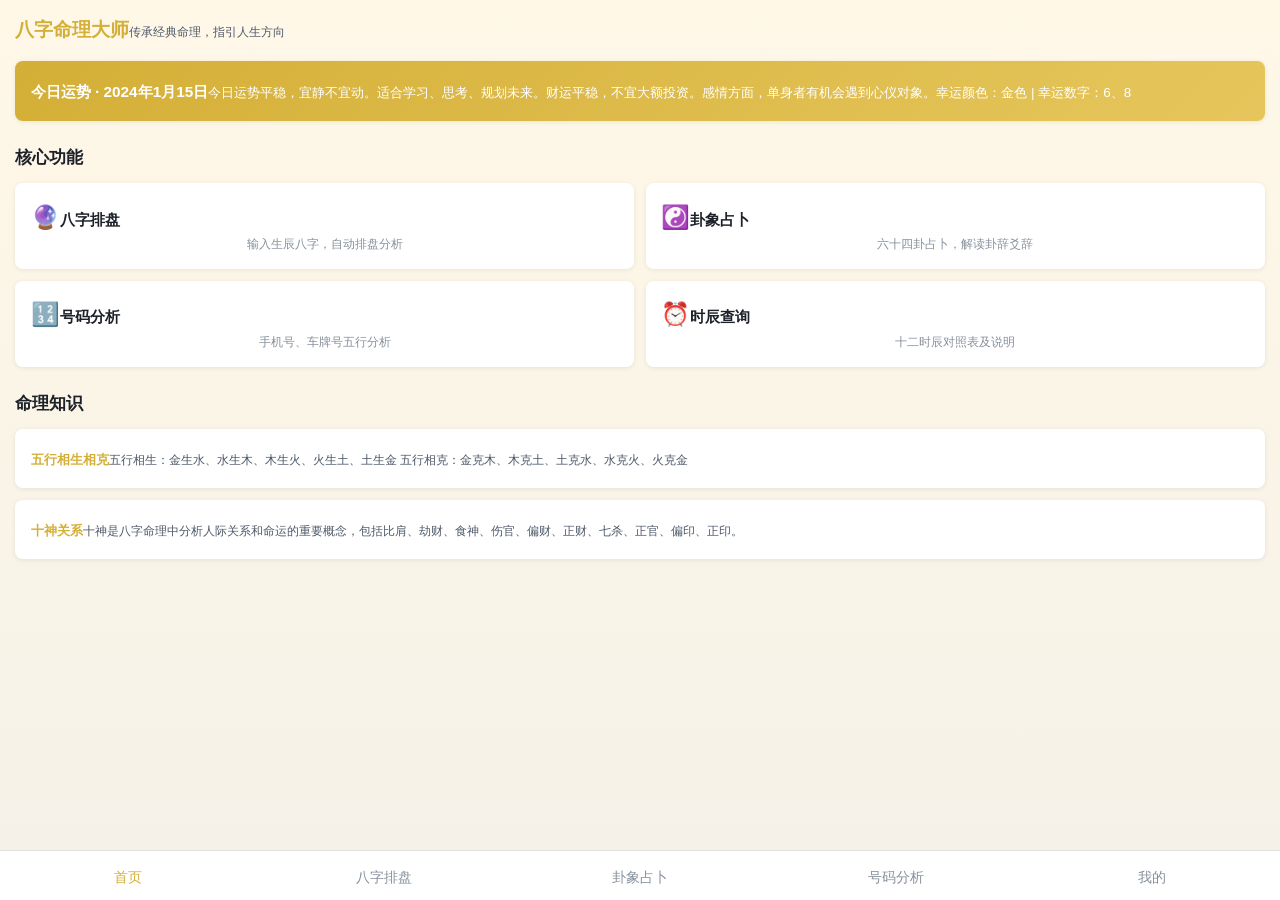
==== commit be47ee26: "Add files via upload" ====
--- a/index.html
+++ b/index.html
@@ -1,1074 +1,10 @@
-<!DOCTYPE html>
-<html lang="zh-CN">
-<head>
-<meta charset="UTF-8">
-<meta name="viewport" content="width=device-width, initial-scale=1.0, maximum-scale=1.0, user-scalable=no">
-<title>八字命理大师</title>
-<style>
-*{margin:0;padding:0;box-sizing:border-box;-webkit-tap-highlight-color:transparent}
-body{font-family:'PingFang SC','Hiragino Sans GB','Microsoft YaHei',sans-serif;background:#f5f0e8;color:#5c4a2a;min-height:100vh;overflow-x:hidden;font-size:14px;line-height:1.6}
-.page{display:none;min-height:100vh;padding-bottom:70px}
-.page.active{display:block}
-.header{background:linear-gradient(135deg,#7a6b52,#5c4a2a);color:#fff;padding:16px;text-align:center;position:relative;box-shadow:0 2px 8px rgba(0,0,0,0.15)}
-.header h1{font-size:20px;font-weight:600;letter-spacing:2px}
-.header .back-btn{position:absolute;left:12px;top:50%;transform:translateY(-50%);background:none;border:1px solid rgba(255,255,255,0.5);color:#fff;padding:4px 12px;border-radius:20px;font-size:13px;cursor:pointer}
-.header .back-btn:active{background:rgba(255,255,255,0.2)}
-.content{padding:12px}
-.card{background:#fff;border-radius:12px;padding:16px;margin-bottom:12px;box-shadow:0 2px 8px rgba(92,74,42,0.08);border:1px solid #e8e0d0}
-.card h3{font-size:16px;color:#7a6b52;margin-bottom:10px;padding-bottom:8px;border-bottom:1px dashed #e0d8c8;display:flex;align-items:center;gap:6px}
-.card h3::before{content:'◆';color:#c9a96e;font-size:10px}
-.card p,.card li{font-size:13px;color:#6b5a42;line-height:1.8}
-.card ul{padding-left:18px}
-.card li{margin-bottom:4px}
-.btn{display:block;width:100%;padding:14px;border:none;border-radius:25px;font-size:16px;font-weight:600;cursor:pointer;transition:all 0.2s;letter-spacing:1px}
-.btn:active{transform:scale(0.97);opacity:0.9}
-.btn-primary{background:linear-gradient(135deg,#7a6b52,#5c4a2a);color:#fff;box-shadow:0 4px 12px rgba(92,74,42,0.3)}
-.btn-secondary{background:linear-gradient(135deg,#c9a96e,#a88a4a);color:#fff;box-shadow:0 4px 12px rgba(169,138,74,0.3)}
-.btn-danger{background:linear-gradient(135deg,#c0392b,#96281b);color:#fff;box-shadow:0 4px 12px rgba(192,57,43,0.3)}
-.btn-outline{background:transparent;border:2px solid #7a6b52;color:#7a6b52}
-.form-group{margin-bottom:14px}
-.form-group label{display:block;font-size:14px;color:#7a6b52;margin-bottom:6px;font-weight:500}
-.form-group select,.form-group input{width:100%;padding:10px 12px;border:1px solid #d4c8b0;border-radius:8px;font-size:14px;color:#5c4a2a;background:#faf8f4;-webkit-appearance:none;appearance:none}
-.form-group select{background-image:url("data:image/svg+xml,%3Csvg xmlns='http://www.w3.org/2000/svg' width='12' height='8'%3E%3Cpath d='M1 1l5 5 5-5' stroke='%237a6b52' fill='none' stroke-width='2'/%3E%3C/svg%3E");background-repeat:no-repeat;background-position:right 12px center}
-.form-group input[type="date"]{-webkit-appearance:auto}
-.radio-group{display:flex;flex-wrap:wrap;gap:8px}
-.radio-item{padding:8px 16px;border:2px solid #d4c8b0;border-radius:20px;font-size:13px;cursor:pointer;transition:all 0.2s;background:#faf8f4}
-.radio-item.selected{border-color:#7a6b52;background:linear-gradient(135deg,#7a6b52,#5c4a2a);color:#fff}
-.radio-item:active{transform:scale(0.95)}
-.progress-bar{height:8px;background:#e8e0d0;border-radius:4px;overflow:hidden;margin:4px 0}
-.progress-bar .fill{height:100%;border-radius:4px;transition:width 0.5s}
-.fill-wood{background:linear-gradient(90deg,#27ae60,#2ecc71)}
-.fill-fire{background:linear-gradient(90deg,#e74c3c,#e67e22)}
-.fill-earth{background:linear-gradient(90deg,#d4a017,#f1c40f)}
-.fill-metal{background:linear-gradient(90deg,#95a5a6,#bdc3c7)}
-.fill-water{background:linear-gradient(90deg,#2980b9,#3498db)}
-.tab-bar{position:fixed;bottom:0;left:0;right:0;background:#fff;border-top:1px solid #e0d8c8;display:flex;box-shadow:0 -2px 8px rgba(0,0,0,0.05);z-index:100}
-.tab-item{flex:1;text-align:center;padding:8px 4px 6px;cursor:pointer;transition:all 0.2s;color:#999;font-size:11px}
-.tab-item.active{color:#7a6b52}
-.tab-item .tab-icon{font-size:22px;display:block;margin-bottom:2px}
-.tab-item:active{background:#f5f0e8}
-.bazi-pillar{display:flex;justify-content:space-around;background:#faf8f4;border-radius:12px;padding:12px 8px;margin:10px 0}
-.bazi-pillar .pillar{text-align:center;flex:1}
-.bazi-pillar .pillar-label{font-size:11px;color:#999;margin-bottom:4px}
-.bazi-pillar .pillar-gan{font-size:22px;font-weight:bold;color:#c0392b;padding:6px 0;border-bottom:2px solid #e0d8c8}
-.bazi-pillar .pillar-zhi{font-size:22px;font-weight:bold;color:#2980b9;padding:6px 0}
-.bazi-pillar .pillar-wx{font-size:11px;color:#7a6b52;margin-top:4px}
-.score-bar{display:flex;align-items:center;gap:8px;margin:6px 0}
-.score-bar .label{font-size:12px;width:60px;text-align:right;color:#6b5a42}
-.score-bar .bar{flex:1;height:10px;background:#e8e0d0;border-radius:5px;overflow:hidden}
-.score-bar .bar .fill{height:100%;border-radius:5px}
-.score-bar .val{font-size:12px;width:30px;color:#7a6b52;font-weight:bold}
-.gua-symbol{font-size:28px;text-align:center;padding:8px;color:#7a6b52;letter-spacing:4px}
-.gua-yao{text-align:center;font-size:18px;letter-spacing:2px;margin:4px 0;color:#5c4a2a}
-.gua-yao .yang{color:#5c4a2a}
-.gua-yao .yin{color:#999}
-.anim-container{position:fixed;top:0;left:0;right:0;bottom:0;background:#1a1a2e;display:flex;flex-direction:column;align-items:center;justify-content:center;z-index:200;color:#fff}
-.anim-container .anim-symbol{font-size:80px;margin:20px;transition:all 0.3s}
-.anim-container .anim-coins{display:flex;gap:20px;margin:20px}
-.anim-container .coin{width:80px;height:80px;border-radius:50%;display:flex;align-items:center;justify-content:center;font-size:36px;font-weight:bold;transition:all 0.3s;border:3px solid #c9a96e}
-.coin-head{background:linear-gradient(135deg,#c9a96e,#a88a4a);color:#fff}
-.coin-tail{background:linear-gradient(135deg,#5c4a2a,#3a2a1a);color:#c9a96e}
-.anim-container .anim-text{font-size:16px;color:#c9a96e;margin-top:20px;letter-spacing:2px}
-.anim-container .anim-stars{position:absolute;top:0;left:0;right:0;bottom:0;overflow:hidden}
-.anim-container .star{position:absolute;width:4px;height:4px;background:#fff;border-radius:50%;opacity:0}
-.anim-container .star.twinkle{animation:twinkle 0.5s ease-in-out}
-@keyframes twinkle{0%{opacity:0;transform:scale(1)}50%{opacity:1;transform:scale(2)}100%{opacity:0;transform:scale(1)}}
-.anim-container .anim-progress{width:200px;height:6px;background:rgba(255,255,255,0.2);border-radius:3px;margin-top:20px;overflow:hidden}
-.anim-container .anim-progress .fill{height:100%;background:linear-gradient(90deg,#c9a96e,#fff);border-radius:3px;transition:width 0.1s}
-.anim-container .anim-fade-text{font-size:24px;color:#c9a96e;opacity:0;transition:opacity 1s;text-align:center;padding:0 20px}
-.anim-container .anim-fade-text.show{opacity:1}
-.menu-grid{display:grid;grid-template-columns:1fr 1fr;gap:12px;padding:12px}
-.menu-item{background:#fff;border-radius:12px;padding:20px 12px;text-align:center;box-shadow:0 2px 8px rgba(92,74,42,0.08);border:1px solid #e8e0d0;cursor:pointer;transition:all 0.2s}
-.menu-item:active{transform:scale(0.95);box-shadow:0 1px 4px rgba(92,74,42,0.1)}
-.menu-item .icon{font-size:36px;margin-bottom:8px;display:block}
-.menu-item .name{font-size:14px;color:#5c4a2a;font-weight:500}
-.menu-item .desc{font-size:11px;color:#999;margin-top:4px}
-.section-title{font-size:15px;color:#7a6b52;font-weight:600;margin:16px 0 10px;padding-left:8px;border-left:3px solid #c9a96e}
-.tag{display:inline-block;padding:2px 8px;border-radius:10px;font-size:11px;margin:2px}
-.tag-wood{background:#e8f8e8;color:#27ae60}
-.tag-fire{background:#fde8e8;color:#e74c3c}
-.tag-earth{background:#fdf5e6;color:#d4a017}
-.tag-metal{background:#eef0f2;color:#7f8c8d}
-.tag-water{background:#e8f4fd;color:#2980b9}
-.match-score{font-size:48px;font-weight:bold;text-align:center;margin:10px 0}
-.match-score.excellent{color:#27ae60}
-.match-score.good{color:#2980b9}
-.match-score.average{color:#f39c12}
-.match-score.poor{color:#e74c3c}
-.match-label{text-align:center;font-size:14px;color:#7a6b52;margin-bottom:10px}
-.home-banner{text-align:center;padding:20px;background:linear-gradient(135deg,#7a6b52,#5c4a2a);border-radius:12px;margin:12px;color:#fff}
-.home-banner h2{font-size:22px;letter-spacing:4px;margin-bottom:8px}
-.home-banner p{font-size:13px;opacity:0.8}
-.advice-month{border-left:3px solid #c9a96e;padding:8px 12px;margin:8px 0;background:#faf8f4;border-radius:0 8px 8px 0}
-.advice-month .month-title{font-weight:600;color:#7a6b52;font-size:14px}
-.advice-month .do{color:#27ae60;font-size:13px}
-.advice-month .dont{color:#e74c3c;font-size:13px}
-</style>
-</head>
-<body>
-
-<!-- 主菜单 -->
-<div id="page-home" class="page active">
-<div class="header"><h1>八字命理大师</h1></div>
-<div class="home-banner">
-<h2>知命不惧 日日自新</h2>
-<p>传承千年智慧，解读命运密码</p>
-</div>
-<div class="menu-grid">
-<div class="menu-item" onclick="showPage('bazi-input')"><span class="icon">📅</span><div class="name">八字测算</div><div class="desc">生辰八字详细分析</div></div>
-<div class="menu-item" onclick="showPage('hehun-input')"><span class="icon">💑</span><div class="name">八字合婚</div><div class="desc">两人缘分深度解析</div></div>
-<div class="menu-item" onclick="showPage('gua-input')"><span class="icon">☯</span><div class="name">卦象占卜</div><div class="desc">周易六十四卦占卜</div></div>
-<div class="menu-item" onclick="showPage('dream-input')"><span class="icon">🌙</span><div class="name">梦境解析</div><div class="desc">周公解梦查询</div></div>
-<div class="menu-item" onclick="showPage('terms-input')"><span class="icon">📖</span><div class="name">术语查询</div><div class="desc">命理术语百科</div></div>
-<div class="menu-item" onclick="showPage('about')"><span class="icon">🔮</span><div class="name">关于大师</div><div class="desc">了解命理文化</div></div>
-</div>
-<div class="tab-bar" id="tab-home">
-<div class="tab-item active"><span class="tab-icon">🏠</span>首页</div>
-</div>
-</div>
-
-<!-- 八字测算输入 -->
-<div id="page-bazi-input" class="page">
-<div class="header"><h1>八字测算</h1></div>
-<div class="content">
-<div class="card">
-<h3>输入出生信息</h3>
-<div class="form-group"><label>出生日期</label><input type="date" id="bazi-date" value="1990-01-01"></div>
-<div class="form-group"><label>出生时辰</label>
-<select id="bazi-hour">
-<option value="0">子时 (23:00-01:00)</option>
-<option value="1">丑时 (01:00-03:00)</option>
-<option value="2">寅时 (03:00-05:00)</option>
-<option value="3">卯时 (05:00-07:00)</option>
-<option value="4">辰时 (07:00-09:00)</option>
-<option value="5">巳时 (09:00-11:00)</option>
-<option value="6">午时 (11:00-13:00)</option>
-<option value="7">未时 (13:00-15:00)</option>
-<option value="8">申时 (15:00-17:00)</option>
-<option value="9">酉时 (17:00-19:00)</option>
-<option value="10">戌时 (19:00-21:00)</option>
-<option value="11">亥时 (21:00-23:00)</option>
-</select></div>
-<div class="form-group"><label>性别</label>
-<select id="bazi-gender"><option value="male">男</option><option value="female">女</option></select></div>
-<button class="btn btn-primary" onclick="startBazi()">开始测算</button>
-</div>
-</div>
-<div class="tab-bar" id="tab-bazi-input">
-<div class="tab-item" onclick="showPage('home')"><span class="tab-icon">🏠</span>首页</div>
-<div class="tab-item active"><span class="tab-icon">📅</span>八字</div>
-<div class="tab-item" onclick="showPage('hehun-input')"><span class="tab-icon">💑</span>合婚</div>
-<div class="tab-item" onclick="showPage('gua-input')"><span class="tab-icon">☯</span>占卜</div>
-<div class="tab-item" onclick="showPage('dream-input')"><span class="tab-icon">🌙</span>解梦</div>
-</div>
-</div>
-
-<!-- 八字测算结果 -->
-<div id="page-bazi-result" class="page">
-<div class="header"><button class="back-btn" onclick="showPage('home')">返回主菜单</button><h1>八字测算结果</h1></div>
-<div class="content" id="bazi-result-content"></div>
-</div>
-
-<!-- 八字合婚输入 -->
-<div id="page-hehun-input" class="page">
-<div class="header"><h1>八字合婚</h1></div>
-<div class="content">
-<div class="card">
-<h3>男方信息</h3>
-<div class="form-group"><label>出生日期</label><input type="date" id="hehun-date1" value="1990-01-01"></div>
-<div class="form-group"><label>出生时辰</label>
-<select id="hehun-hour1">
-<option value="0">子时</option><option value="1">丑时</option><option value="2">寅时</option><option value="3">卯时</option><option value="4">辰时</option><option value="5">巳时</option><option value="6">午时</option><option value="7">未时</option><option value="8">申时</option><option value="9">酉时</option><option value="10">戌时</option><option value="11">亥时</option>
-</select></div>
-</div>
-<div class="card">
-<h3>女方信息</h3>
-<div class="form-group"><label>出生日期</label><input type="date" id="hehun-date2" value="1992-01-01"></div>
-<div class="form-group"><label>出生时辰</label>
-<select id="hehun-hour2">
-<option value="0">子时</option><option value="1">丑时</option><option value="2">寅时</option><option value="3">卯时</option><option value="4">辰时</option><option value="5">巳时</option><option value="6">午时</option><option value="7">未时</option><option value="8">申时</option><option value="9">酉时</option><option value="10">戌时</option><option value="11">亥时</option>
-</select></div>
-</div>
-<button class="btn btn-primary" onclick="startHehun()">开始合婚</button>
-</div>
-<div class="tab-bar" id="tab-hehun-input">
-<div class="tab-item" onclick="showPage('home')"><span class="tab-icon">🏠</span>首页</div>
-<div class="tab-item" onclick="showPage('bazi-input')"><span class="tab-icon">📅</span>八字</div>
-<div class="tab-item active"><span class="tab-icon">💑</span>合婚</div>
-<div class="tab-item" onclick="showPage('gua-input')"><span class="tab-icon">☯</span>占卜</div>
-<div class="tab-item" onclick="showPage('dream-input')"><span class="tab-icon">🌙</span>解梦</div>
-</div>
-</div>
-
-<!-- 八字合婚结果 -->
-<div id="page-hehun-result" class="page">
-<div class="header"><button class="back-btn" onclick="showPage('home')">返回主菜单</button><h1>合婚分析结果</h1></div>
-<div class="content" id="hehun-result-content"></div>
-</div>
-
-<!-- 卦象占卜输入 -->
-<div id="page-gua-input" class="page">
-<div class="header"><h1>卦象占卜</h1></div>
-<div class="content">
-<div class="card">
-<h3>起卦方式</h3>
-<div class="radio-group" id="gua-method">
-<div class="radio-item selected" onclick="selectRadio('gua-method',0)">随机起卦</div>
-<div class="radio-item" onclick="selectRadio('gua-method',1)">三枚硬币法</div>
-</div>
-</div>
-<div class="card">
-<h3>动画风格</h3>
-<div class="radio-group" id="gua-anim">
-<div class="radio-item selected" onclick="selectRadio('gua-anim',0)">经典旋转</div>
-<div class="radio-item" onclick="selectRadio('gua-anim',1)">铜钱翻转</div>
-<div class="radio-item" onclick="selectRadio('gua-anim',2)">星空闪烁</div>
-<div class="radio-item" onclick="selectRadio('gua-anim',3)">简约渐显</div>
-</div>
-</div>
-<div class="card">
-<h3>所问之事</h3>
-<div class="form-group"><select id="gua-topic">
-<option value="career">事业运势</option><option value="love">感情婚姻</option><option value="wealth">财运投资</option><option value="health">身体健康</option><option value="study">学业考试</option><option value="general">综合运势</option>
-</select></div>
-</div>
-<button class="btn btn-primary" onclick="startGua()">开始起卦</button>
-</div>
-<div class="tab-bar" id="tab-gua-input">
-<div class="tab-item" onclick="showPage('home')"><span class="tab-icon">🏠</span>首页</div>
-<div class="tab-item" onclick="showPage('bazi-input')"><span class="tab-icon">📅</span>八字</div>
-<div class="tab-item" onclick="showPage('hehun-input')"><span class="tab-icon">💑</span>合婚</div>
-<div class="tab-item active"><span class="tab-icon">☯</span>占卜</div>
-<div class="tab-item" onclick="showPage('dream-input')"><span class="tab-icon">🌙</span>解梦</div>
-</div>
-</div>
-
-<!-- 卦象占卜结果 -->
-<div id="page-gua-result" class="page">
-<div class="header"><button class="back-btn" onclick="showPage('home')">返回主菜单</button><h1>卦象占卜结果</h1></div>
-<div class="content" id="gua-result-content"></div>
-</div>
-
-<!-- 梦境解析输入 -->
-<div id="page-dream-input" class="page">
-<div class="header"><h1>梦境解析</h1></div>
-<div class="content">
-<div class="card">
-<h3>请选择梦境类型</h3>
-<div class="form-group"><select id="dream-select"><option value="">-- 请选择 --</option></select></div>
-</div>
-<button class="btn btn-primary" onclick="startDream()">解析梦境</button>
-</div>
-<div class="tab-bar" id="tab-dream-input">
-<div class="tab-item" onclick="showPage('home')"><span class="tab-icon">🏠</span>首页</div>
-<div class="tab-item" onclick="showPage('bazi-input')"><span class="tab-icon">📅</span>八字</div>
-<div class="tab-item" onclick="showPage('hehun-input')"><span class="tab-icon">💑</span>合婚</div>
-<div class="tab-item" onclick="showPage('gua-input')"><span class="tab-icon">☯</span>占卜</div>
-<div class="tab-item active"><span class="tab-icon">🌙</span>解梦</div>
-</div>
-</div>
-
-<!-- 梦境解析结果 -->
-<div id="page-dream-result" class="page">
-<div class="header"><button class="back-btn" onclick="showPage('home')">返回主菜单</button><h1>梦境解析结果</h1></div>
-<div class="content" id="dream-result-content"></div>
-</div>
-
-<!-- 术语查询输入 -->
-<div id="page-terms-input" class="page">
-<div class="header"><h1>术语查询</h1></div>
-<div class="content">
-<div class="card">
-<h3>请选择术语</h3>
-<div class="form-group"><select id="terms-select"><option value="">-- 请选择 --</option></select></div>
-</div>
-<button class="btn btn-primary" onclick="startTerms()">查询术语</button>
-</div>
-<div class="tab-bar" id="tab-terms-input">
-<div class="tab-item" onclick="showPage('home')"><span class="tab-icon">🏠</span>首页</div>
-<div class="tab-item" onclick="showPage('bazi-input')"><span class="tab-icon">📅</span>八字</div>
-<div class="tab-item" onclick="showPage('hehun-input')"><span class="tab-icon">💑</span>合婚</div>
-<div class="tab-item" onclick="showPage('gua-input')"><span class="tab-icon">☯</span>占卜</div>
-<div class="tab-item" onclick="showPage('dream-input')"><span class="tab-icon">🌙</span>解梦</div>
-</div>
-</div>
-
-<!-- 术语查询结果 -->
-<div id="page-terms-result" class="page">
-<div class="header"><button class="back-btn" onclick="showPage('home')">返回主菜单</button><h1>术语详解</h1></div>
-<div class="content" id="terms-result-content"></div>
-</div>
-
-<!-- 关于 -->
-<div id="page-about" class="page">
-<div class="header"><button class="back-btn" onclick="showPage('home')">返回主菜单</button><h1>关于大师</h1></div>
-<div class="content">
-<div class="card"><h3>八字命理大师</h3><p>八字命理是中国传统文化的重要组成部分，通过人的出生年月日时，用天干地支表示，共八个字，故称"八字"。八字命理通过分析五行生克关系、十神配置等，推断一个人的性格特征、事业运势、感情婚姻、财运健康等方面。本应用基于传统命理理论，结合现代技术，为您提供便捷的命理分析服务。</p></div>
-<div class="card"><h3>免责声明</h3><p>本应用仅供娱乐参考，命理分析结果不应作为人生决策的唯一依据。命运掌握在自己手中，积极努力才是改变命运的关键。请理性对待分析结果，切勿沉迷。</p></div>
-</div>
-</div>
-
-<!-- 动画容器 -->
-<div id="anim-overlay" class="anim-container" style="display:none">
-<div id="anim-content"></div>
-<button id="anim-stop-btn" class="btn btn-danger" style="display:none;width:160px;margin-top:30px" onclick="stopAnimation()">停止起卦</button>
-</div>
-
-<script>
-// ========== 基础数据 ==========
-var TIANGAN = ['甲','乙','丙','丁','戊','己','庚','辛','壬','癸'];
-var DIZHI = ['子','丑','寅','卯','辰','巳','午','未','申','酉','戌','亥'];
-var SHENGXIAO = ['鼠','牛','虎','兔','龙','蛇','马','羊','猴','鸡','狗','猪'];
-var WUXING_MAP = {'甲':'木','乙':'木','丙':'火','丁':'火','戊':'土','己':'土','庚':'金','辛':'金','壬':'水','癸':'水','子':'水','丑':'土','寅':'木','卯':'木','辰':'土','巳':'火','午':'火','未':'土','申':'金','酉':'金','戌':'土','亥':'水'};
-var WUXING_COLORS = {'木':'fill-wood','火':'fill-fire','土':'fill-earth','金':'fill-metal','水':'fill-water'};
-var WUXING_TAGS = {'木':'tag-wood','火':'tag-fire','土':'tag-earth','金':'tag-metal','水':'tag-water'};
-
-var SHISHEN_DETAIL = {
-    '比肩': {meaning:'代表兄弟姐妹、朋友同事', effect:'帮助与竞争并存', personality:'独立自主，有主见'},
-    '劫财': {meaning:'代表竞争、破耗', effect:'需注意理财', personality:'好胜心强，行动力足'},
-    '食神': {meaning:'代表才华、口福', effect:'一生衣食无忧', personality:'温和善良，有才华'},
-    '伤官': {meaning:'代表聪明、创意', effect:'才华横溢但易叛逆', personality:'聪明绝顶，不拘一格'},
-    '正财': {meaning:'代表正当收入、妻子', effect:'财运稳定', personality:'务实稳重，勤俭持家'},
-    '偏财': {meaning:'代表意外之财、父亲', effect:'善于交际理财', personality:'慷慨大方，人缘好'},
-    '正官': {meaning:'代表事业、上司', effect:'事业有成', personality:'正直守规矩，有责任心'},
-    '七杀': {meaning:'代表压力、挑战', effect:'有魄力但压力大', personality:'果断勇敢，有领导力'},
-    '正印': {meaning:'代表学业、母亲', effect:'学业有成', personality:'仁慈有涵养，好学'},
-    '偏印': {meaning:'代表偏门技艺', effect:'思维独特', personality:'思维敏捷，多才多艺'}
-};
-
-// ========== 64卦数据 ==========
-var GUA_DATA = [
-{name:'乾',ci:'元亨利贞',yao:[1,1,1,1,1,1],desc:'乾为天，刚健中正，万物资始。此卦象征天，代表刚健、创造和领导力。占得此卦，大吉大利，利于进取，但须防刚愎自用。'},
-{name:'坤',ci:'元亨，利牝马之贞',yao:[0,0,0,0,0,0],desc:'坤为地，厚德载物，万物资生。此卦象征大地，代表包容、承载和顺从。占得此卦，宜柔顺守正，厚德载物，不宜冒进。'},
-{name:'屯',ci:'元亨利贞，勿用有攸往',yao:[1,0,0,0,1,0],desc:'水雷屯，万物始生，困难重重。此卦象征事物初生时的艰难，但充满希望。占得此卦，万事开头难，宜坚守初心，循序渐进。'},
-{name:'蒙',ci:'亨。匪我求童蒙，童蒙求我',yao:[0,1,0,0,0,1],desc:'山水蒙，启蒙教育，蒙昧待启。此卦象征启蒙和教育，需要虚心学习。占得此卦，宜求师问学，不可自以为是。'},
-{name:'需',ci:'有孚，光亨，贞吉',yao:[1,1,0,0,1,0],desc:'水天需，等待时机，守正待时。此卦象征需要耐心等待，时机未到不可妄动。占得此卦，宜耐心等待，蓄势待发。'},
-{name:'讼',ci:'有孚，窒惕，中吉终凶',yao:[0,1,0,1,1,0],desc:'天水讼，争端纠纷，宜和不宜讼。此卦象征争讼和矛盾，提醒避免冲突。占得此卦，宜和解退让，不可争强好胜。'},
-{name:'师',ci:'贞，丈人吉，无咎',yao:[0,1,0,0,0,0],desc:'地水师，统率之象，以正治众。此卦象征军队和领导，需要纪律和正义。占得此卦，宜以德服人，统率有方。'},
-{name:'比',ci:'吉，原筮元永贞，无咎',yao:[0,0,0,0,1,0],desc:'水地比，亲比团结，辅佐之象。此卦象征团结合作，相互辅助。占得此卦，宜广结善缘，团结协作。'},
-{name:'小畜',ci:'亨，密云不雨',yao:[1,1,1,0,1,0],desc:'风天小畜，力量有限，蓄而未发。此卦象征力量尚不足以成大事，需要积蓄。占得此卦，宜韬光养晦，积蓄力量。'},
-{name:'履',ci:'履虎尾，不咥人，亨',yao:[1,1,0,1,1,1],desc:'天泽履，如履薄冰，谨慎行事。此卦象征走在老虎尾巴后面，需要格外小心。占得此卦，宜小心谨慎，循礼而行。'},
-{name:'泰',ci:'小往大来，吉亨',yao:[1,1,1,0,0,0],desc:'地天泰，天地交泰，万物通达。此卦象征通达顺畅，阴阳和合。占得此卦，大吉大利，诸事亨通。'},
-{name:'否',ci:'否之匪人，不利君子贞',yao:[0,0,0,1,1,1],desc:'天地否，天地不交，万物不通。此卦象征闭塞不通，阴阳背离。占得此卦，宜忍耐等待，守正待时。'},
-{name:'同人',ci:'同人于野，亨',yao:[1,0,1,1,1,1],desc:'天火同人，志同道合，团结协作。此卦象征与人和同，需要真诚合作。占得此卦，宜广交朋友，以诚待人。'},
-{name:'大有',ci:'元亨',yao:[1,1,1,1,0,1],desc:'火天大有，日丽中天，大有收获。此卦象征光明正大，事业丰收。占得此卦，大吉大利，事业有成。'},
-{name:'谦',ci:'亨，君子有终',yao:[0,0,1,0,0,0],desc:'地山谦，谦虚受益，满招损谦受益。此卦象征谦逊，德行高尚。占得此卦，宜谦虚谨慎，低调做人。'},
-{name:'豫',ci:'利建侯行师',yao:[0,0,0,1,0,0],desc:'雷地豫，和乐愉悦，顺时而动。此卦象征欢乐和愉悦，但不可过度。占得此卦，宜顺势而为，居安思危。'},
-{name:'随',ci:'元亨利贞，无咎',yao:[1,1,0,0,1,0],desc:'泽雷随，随时变通，顺应时势。此卦象征跟随和顺应，需要灵活变通。占得此卦，宜因时制宜，随机应变。'},
-{name:'蛊',ci:'元亨，利涉大川',yao:[0,1,1,0,0,1],desc:'山风蛊，事有败坏，需要整饬。此卦象征腐败和败坏，需要革新。占得此卦，宜革故鼎新，拨乱反正。'},
-{name:'临',ci:'元亨利贞，至于八月有凶',yao:[1,1,0,0,0,0],desc:'地泽临，居高临下，以大临小。此卦象征领导和管理，亲临指导。占得此卦，宜亲力亲为，以德服人。'},
-{name:'观',ci:'盥而不荐，有孚颙若',yao:[0,0,0,0,1,1],desc:'风地观，观察审视，以观示人。此卦象征观察和思考，需要冷静分析。占得此卦，宜观察思考，三思后行。'},
-{name:'噬嗑',ci:'亨，利用狱',yao:[1,0,0,1,0,1],desc:'火雷噬嗑，咬合障碍，排除万难。此卦象征需要果断处理障碍。占得此卦，宜果断决策，排除阻碍。'},
-{name:'贲',ci:'亨，小利有攸往',yao:[1,0,1,0,0,1],desc:'山火贲，文饰之美，外表光华。此卦象征修饰和美化，注重外表。占得此卦，宜注重形象，但不可华而不实。'},
-{name:'剥',ci:'不利有攸往',yao:[0,0,0,0,0,1],desc:'山地剥，剥落消散，时运不济。此卦象征衰落和剥落，不宜进取。占得此卦，宜保守退让，静待时机。'},
-{name:'复',ci:'亨，出入无疾，朋来无咎',yao:[1,0,0,0,0,0],desc:'地雷复，一阳来复，否极泰来。此卦象征回归和复兴，转机已现。占得此卦，时来运转，宜积极行动。'},
-{name:'无妄',ci:'元亨利贞',yao:[1,0,0,1,1,1],desc:'天雷无妄，不妄为，顺应天道。此卦象征真实不虚，不可妄动。占得此卦，宜脚踏实地，不可投机取巧。'},
-{name:'大畜',ci:'利贞，不家食吉',yao:[1,1,1,0,0,1],desc:'山天大畜，积蓄丰厚，大有作为。此卦象征大量积蓄，厚积薄发。占得此卦，宜积蓄实力，厚积薄发。'},
-{name:'颐',ci:'贞吉，观颐自求口实',yao:[1,0,0,0,0,1],desc:'山雷颐，养生之道，慎言节食。此卦象征修养和养生，注意言行。占得此卦，宜修身养性，谨言慎行。'},
-{name:'大过',ci:'栋桡，利有攸往，亨',yao:[0,1,1,1,1,0],desc:'泽风大过，过度之象，需要平衡。此卦象征过度和失衡，需要调整。占得此卦，宜适度节制，不可走极端。'},
-{name:'坎',ci:'有孚维心亨，行有尚',yao:[0,1,0,0,1,0],desc:'坎为水，重重险阻，诚信渡过。此卦象征困难和危险，需要勇气。占得此卦，宜坚定信念，勇往直前。'},
-{name:'离',ci:'利贞，亨，畜牝牛吉',yao:[1,0,1,1,0,1],desc:'离为火，光明依附，柔顺中正。此卦象征光明和依附，需要借助外力。占得此卦，宜依附正道，光明磊落。'},
-{name:'咸',ci:'亨，利贞，取女吉',yao:[0,0,1,1,0,0],desc:'泽山咸，感应交流，心意相通。此卦象征感情交流和感应。占得此卦，感情顺遂，宜用心沟通。'},
-{name:'恒',ci:'亨，无咎，利贞，利有攸往',yao:[0,1,1,1,0,0],desc:'雷风恒，恒久不变，持之以恒。此卦象征持久和恒心，需要坚持。占得此卦，宜持之以恒，不可半途而废。'},
-{name:'遁',ci:'亨，小利贞',yao:[0,0,1,1,1,1],desc:'天山遁，退避隐遁，以退为进。此卦象征退避和隐退，需要知进退。占得此卦，宜韬光养晦，以退为进。'},
-{name:'大壮',ci:'利贞',yao:[1,1,1,0,1,0],desc:'雷天大壮，壮盛有力，阳气充沛。此卦象征强壮和有力，但需防过刚。占得此卦，宜把握时机，但不可鲁莽。'},
-{name:'晋',ci:'康侯用锡马蕃庶，昼日三接',yao:[0,0,0,1,0,1],desc:'火地晋，光明上进，事业晋升。此卦象征前进和晋升，前途光明。占得此卦，事业上升，宜积极进取。'},
-{name:'明夷',ci:'利艰贞',yao:[1,0,1,0,0,0],desc:'地火明夷，光明受损，韬光养晦。此卦象征光明被遮蔽，需要隐忍。占得此卦，宜低调行事，隐忍待时。'},
-{name:'家人',ci:'利女贞',yao:[1,1,0,1,0,1],desc:'风火家人，家庭和睦，治家有方。此卦象征家庭和内部管理。占得此卦，家庭和睦，宜注重家风。'},
-{name:'睽',ci:'小事吉',yao:[1,0,1,1,0,1],desc:'火泽睽，背离对立，求同存异。此卦象征背离和矛盾，需要化解。占得此卦，宜求同存异，化解矛盾。'},
-{name:'蹇',ci:'利西南，不利东北',yao:[0,0,1,0,0,1],desc:'水山蹇，前路艰难，行步维艰。此卦象征困难和阻碍，举步维艰。占得此卦，宜寻求帮助，结伴而行。'},
-{name:'解',ci:'利西南，无所往',yao:[0,1,0,1,0,0],desc:'雷水解，解除困难，雨过天晴。此卦象征困难和障碍被解除。占得此卦，困难将过，宜把握时机。'},
-{name:'损',ci:'有孚，元吉，无咎',yao:[1,1,0,0,0,1],desc:'山泽损，减损之象，先损后益。此卦象征减少和损失，但先损后益。占得此卦，宜舍小取大，先苦后甜。'},
-{name:'益',ci:'利有攸往，利涉大川',yao:[1,0,0,0,1,1],desc:'风雷益，增益之象，助人为乐。此卦象征增益和帮助，互利共赢。占得此卦，宜助人为乐，广种善因。'},
-{name:'夬',ci:'扬于王庭，孚号有厉',yao:[1,1,1,1,1,0],desc:'泽天夬，决断之象，果断决策。此卦象征决断和果敢，需要当机立断。占得此卦，宜果断决策，不可犹豫。'},
-{name:'姤',ci:'女壮，勿用取女',yao:[0,1,1,1,1,1],desc:'天风姤，不期而遇，偶然相逢。此卦象征偶然相遇和邂逅。占得此卦，宜谨慎交友，不可轻信。'},
-{name:'萃',ci:'亨，王假有庙，利见大人',yao:[0,0,0,1,1,0],desc:'泽地萃，聚集汇合，众志成城。此卦象征聚集和汇合，团结力量大。占得此卦，宜团结合作，聚沙成塔。'},
-{name:'升',ci:'元亨，用见大人',yao:[0,1,1,0,0,0],desc:'地风升，上升进步，步步高升。此卦象征上升和进步，前途无量。占得此卦，事业上升，宜积极进取。'},
-{name:'困',ci:'亨，贞，大人吉，无咎',yao:[0,1,0,1,1,0],desc:'泽水困，困境之象，穷则思变。此卦象征困境和穷困，需要坚持。占得此卦，宜坚守信念，困境终将过去。'},
-{name:'井',ci:'改邑不改井，无丧无得',yao:[0,1,1,0,1,0],desc:'水风井，井养不穷，取之不尽。此卦象征源源不断的供给和滋养。占得此卦，宜深耕细作，厚积薄发。'},
-{name:'革',ci:'己日乃孚，元亨利贞',yao:[0,1,1,1,0,1],desc:'泽火革，变革创新，除旧布新。此卦象征变革和革新，需要勇气。占得此卦，宜大胆变革，推陈出新。'},
-{name:'鼎',ci:'元吉，亨',yao:[1,0,1,1,1,0],desc:'火风鼎，鼎新之象，革故鼎新。此卦象征建立新秩序和革新。占得此卦，宜创新变革，建立新局面。'},
-{name:'震',ci:'亨，震来虩虩，笑言哑哑',yao:[1,0,0,1,0,0],desc:'震为雷，雷声震动，临危不惧。此卦象征震动和惊恐，但能化险为夷。占得此卦，宜沉着冷静，化险为夷。'},
-{name:'艮',ci:'艮其背，不获其身',yao:[0,0,1,0,0,1],desc:'艮为山，静止不动，知止而后安。此卦象征静止和停止，需要适可而止。占得此卦，宜适可而止，不可贪进。'},
-{name:'渐',ci:'女归吉，利贞',yao:[0,0,1,0,1,1],desc:'风山渐，循序渐进，按部就班。此卦象征渐进和稳步前进。占得此卦，宜循序渐进，不可急躁冒进。'},
-{name:'归妹',ci:'征凶，无攸利',yao:[1,1,0,1,0,0],desc:'雷泽归妹，归妹之象，行事不正。此卦象征不正当的行为和关系。占得此卦，宜守正道，不可走捷径。'},
-{name:'丰',ci:'亨，王假之，勿忧宜日中',yao:[1,0,1,1,0,0],desc:'雷火丰，丰盛盈满，如日中天。此卦象征丰盛和圆满，但盛极必衰。占得此卦，宜居安思危，盛极之时须谨慎。'},
-{name:'旅',ci:'小亨，旅贞吉',yao:[0,0,1,0,1,0],desc:'火山旅，旅途在外，客居他乡。此卦象征旅行和漂泊，需要谨慎。占得此卦，宜谨慎行事，在外多留心。'},
-{name:'巽',ci:'小亨，利有攸往，利见大人',yao:[0,1,1,0,1,1],desc:'巽为风，风行天下，柔顺谦和。此卦象征柔顺和渗透，以柔克刚。占得此卦，宜以柔克刚，谦和待人。'},
-{name:'兑',ci:'亨，利贞',yao:[1,1,0,1,1,0],desc:'兑为泽，喜悦之象，和悦欢欣。此卦象征喜悦和交流，和气生财。占得此卦，宜和颜悦色，广结善缘。'},
-{name:'涣',ci:'亨，王假有庙，利涉大川',yao:[0,1,0,0,1,1],desc:'风水涣，涣散之象，需要凝聚。此卦象征涣散和分离，需要重新凝聚。占得此卦，宜团结人心，凝聚力量。'},
-{name:'节',ci:'亨，苦节不可贞',yao:[1,1,0,0,1,0],desc:'水泽节，节制适度，过犹不及。此卦象征节制和适度，不可过度。占得此卦，宜适度节制，过犹不及。'},
-{name:'中孚',ci:'豚鱼吉，利涉大川，利贞',yao:[1,1,0,0,1,1],desc:'风泽中孚，诚信之象，以诚感人。此卦象征诚信和真诚，至诚感天。占得此卦，宜以诚待人，诚信为本。'},
-{name:'小过',ci:'亨，利贞，可小事，不可大事',yao:[0,0,1,1,0,0],desc:'雷山小过，小有过越，宜小不宜大。此卦象征小的过失和超越，宜小不宜大。占得此卦，宜从小事做起，不可好高骛远。'},
-{name:'既济',ci:'亨，小利贞，初吉终乱',yao:[1,0,1,0,1,0],desc:'水火既济，万事已成，但需防衰退。此卦象征完成和成功，但需防衰退。占得此卦，宜居安思危，保持警惕。'},
-{name:'未济',ci:'亨，小狐汔济，濡其尾',yao:[0,1,0,1,0,1],desc:'火水未济，尚未完成，仍需努力。此卦象征尚未完成，需要继续努力。占得此卦，宜坚持不懈，终将成功。'}
-];
-
-// ========== 梦境数据 ==========
-var DREAM_DATA = [
-{name:'梦见蛇',meaning:'蛇在梦中通常代表变化和转变。梦见蛇可能暗示你近期将面临一些重要的变化，或者内心深处有某种不安。如果梦见蛇咬自己，可能预示着有小人在背后算计，需要提高警惕。如果梦见打死蛇，则表示你能克服困难，化险为夷。',advice:'近期注意人际关系，保持冷静，遇事三思而后行。'},
-{name:'梦见水',meaning:'水在梦中代表财富和情感。梦见清澈的水，预示着财运亨通，感情顺利。梦见浑浊的水，可能暗示近期运势有波动，需要谨慎行事。梦见大水泛滥，则可能预示着感情上的波折或重大的生活变化。',advice:'顺应变化，保持积极心态，财运方面可适度投资。'},
-{name:'梦见掉牙',meaning:'掉牙是常见的梦境，通常与焦虑和不安全感有关。可能暗示你对衰老、健康或外貌有所担忧。也可能代表你近期在某个重要的事情上感到力不从心，或者担心失去某种重要的东西。',advice:'不必过度焦虑，注意身体健康，定期体检，保持良好生活习惯。'},
-{name:'梦见飞行',meaning:'飞行梦通常代表自由和渴望突破。梦见自己在天空中自由飞翔，说明你内心渴望摆脱束缚，追求更高的目标。飞得越高越稳定，说明你的自信心越强。如果飞行中感到恐惧，则可能暗示你对当前生活不太满意。',advice:'勇敢追求梦想，设定更高目标，同时注意脚踏实地。'},
-{name:'梦见考试',meaning:'考试梦是最常见的梦境之一，通常与自我评价和压力有关。即使你已经毕业多年，仍可能梦见考试迟到或答不出题。这反映了你对自身能力的怀疑，或者近期面临某种考核和挑战。',advice:'增强自信心，做好充分准备，相信自己的能力。'},
-{name:'梦见火灾',meaning:'火在梦中代表热情、愤怒或毁灭。梦见火灾可能暗示你内心有强烈的情绪需要释放，或者预示着生活中即将发生重大的变化。如果梦见自己成功逃离火灾，则表示你能化险为夷。',advice:'控制情绪，避免冲动行事，注意用火安全。'},
-{name:'梦见结婚',meaning:'结婚梦不一定代表真实的婚姻，通常象征新的开始或承诺。可能暗示你即将进入人生的新阶段，或者对某段关系有了新的认识。如果梦中婚礼很顺利，预示着好运即将到来。',advice:'珍惜身边的人，对新的机会保持开放态度。'},
-{name:'梦见死亡',meaning:'梦见死亡并不预示真实的死亡，通常代表旧的结束和新的开始。可能暗示你正在告别过去的某种状态，准备迎接新的生活。梦见自己死亡，可能代表你希望彻底改变自己。',advice:'拥抱变化，放下过去的包袱，勇敢迎接新生活。'},
-{name:'梦见怀孕',meaning:'怀孕梦象征创造力和新生命的孕育。不一定代表真实的怀孕，可能暗示你正在酝酿新的计划或项目。对于男性而言，可能代表你在事业或创意方面即将有新的突破。',advice:'把握灵感，积极行动，新的计划即将开花结果。'},
-{name:'梦见被追',meaning:'被追赶的梦通常代表逃避。你可能正在逃避某个问题或责任，内心感到焦虑和压力。追赶者越可怕，说明你越需要面对的问题越紧迫。',advice:'勇敢面对现实中的问题，逃避不能解决问题，迎难而上。'},
-{name:'梦见捡钱',meaning:'捡到钱是吉梦，通常预示着财运好转。可能近期会有意外的收入或好运降临。但也要注意，梦中捡到的钱越多，越需要谨慎理财，不可贪心。',advice:'财运将至，但需理性消费，不可贪心冒进。'},
-{name:'梦见房子',meaning:'房子代表自我和内心世界。梦见大房子，说明你对自己目前的状态比较满意。梦见房子倒塌，可能暗示内心的安全感受到了挑战。梦见搬新家，则代表你即将迎来新的开始。',advice:'关注内心需求，营造舒适的生活环境，给自己安全感。'},
-{name:'梦见龙',meaning:'龙是吉祥的象征，梦见龙是大吉之兆。可能预示着事业上的重大突破或贵人相助。如果梦见龙飞上天，更是前途无量的好兆头。',advice:'把握机遇，积极进取，贵人即将出现。'},
-{name:'梦见鱼',meaning:'鱼在梦中代表财富和丰收。梦见活鱼跳跃，预示着财运旺盛。梦见抓到鱼，说明你的努力即将得到回报。梦见鱼缸中的鱼，则代表你的财富正在稳步积累。',advice:'财运亨通，适合投资理财，但要注意把握时机。'},
-{name:'梦见下雨',meaning:'雨在梦中代表情绪和洗涤。梦见细雨绵绵，可能暗示你内心有些忧郁。梦见大雨倾盆，可能代表情绪的爆发。梦见雨后彩虹，则预示着困难过后好运将至。',advice:'关注情绪变化，适当放松心情，雨过天晴终有时。'},
-{name:'梦见迷路',meaning:'迷路梦代表迷茫和不确定。可能暗示你当前在人生的某个方向上感到困惑，不知道该如何选择。这种梦提醒你需要停下来，重新审视自己的目标和方向。',advice:'静下心来思考人生方向，必要时寻求他人建议和帮助。'},
-{name:'梦见镜子',meaning:'镜子代表自我反思和真相。梦见照镜子，说明你正在审视自己。如果镜中的自己很清晰，代表你对自我有清醒的认识。如果镜中模糊不清，则可能暗示你对自己的某些方面还不够了解。',advice:'多进行自我反思，认识真实的自己，不断成长进步。'},
-{name:'梦见狗',meaning:'狗在梦中代表忠诚和友情。梦见友善的狗，预示着身边有可靠的朋友。梦见被狗咬，可能暗示被信任的人背叛或伤害。梦见小狗，则代表新的友谊即将开始。',advice:'珍惜真正的朋友，同时保持一定的警惕性。'},
-{name:'梦见爬山',meaning:'爬山代表奋斗和目标。梦见自己在努力爬山，说明你在现实生活中正在为某个目标努力奋斗。如果成功登顶，预示着你即将达成目标。如果爬到一半感到疲惫，则可能暗示你需要调整节奏。',advice:'坚持目标，合理分配精力，成功就在前方。'},
-{name:'梦见花',meaning:'花在梦中代表美好和短暂。梦见盛开的花，预示着好运和幸福。梦见落花，可能暗示美好的时光即将过去。梦见收到花，则代表有人对你有好感。',advice:'珍惜眼前的美好，活在当下，享受生活的每一刻。'}
-];
-
-// ========== 术语数据 ==========
-var TERMS_DATA = [
-{name:'八字',explain:'八字，又称四柱、生辰八字，是指一个人出生时的年、月、日、时，分别用天干地支来表示，每柱一个天干一个地支，共八个字。八字命理通过分析这八个字的五行生克关系、十神配置等，来推断一个人的命运走势。八字是中国传统命理学中最核心的概念之一。'},
-{name:'天干',explain:'天干共有十个：甲、乙、丙、丁、戊、己、庚、辛、壬、癸。天干代表天的力量，其中甲丙戊庚壬为阳干，乙丁己辛癸为阴干。天干之间有相生相克的关系，还有五合（甲己合、乙庚合、丙辛合、丁壬合、戊癸合）。天干在八字中代表外在的表现和遭遇。'},
-{name:'地支',explain:'地支共有十二个：子、丑、寅、卯、辰、巳、午、未、申、酉、戌、亥。地支代表地的力量，其中子寅辰午申戌为阳支，丑卯巳未酉亥为阴支。地支之间有六合、三合、六冲、三刑、六害等关系。地支在八字中代表内在的根基和环境。'},
-{name:'五行',explain:'五行即金、木、水、火、土，是八字命理的基础理论。五行之间存在相生关系（木生火、火生土、土生金、金生水、水生木）和相克关系（木克土、土克水、水克火、火克金、金克木）。每个人的八字中都包含这五种五行，但其强弱分布不同，决定了命运的基本格局。'},
-{name:'十神',explain:'十神是以日干（出生日的天干）为基准，与其他七个天干地支的关系分类。十神包括：比肩、劫财、食神、伤官、偏财、正财、七杀、正官、偏印、正印。十神是八字分析的核心工具，通过十神可以推断一个人的性格、事业、婚姻、财运等各方面的情况。'},
-{name:'日主',explain:'日主又称日干，是出生日那天对应的天干，代表命主本人。日主是八字分析的核心参照点，所有的十神关系都是以日主为基准来确定的。日主的强弱决定了命格的基本特征，强则喜克泄耗，弱则喜生扶。'},
-{name:'正财',explain:'正财是十神之一，代表通过正当劳动获得的收入，如工资、经营所得等。对于男性来说，正财还代表妻子。正财旺的人通常性格务实稳重，善于理财，财运稳定。但如果正财过多过旺，也可能导致人过于保守，缺乏冒险精神。'},
-{name:'偏财',explain:'偏财是十神之一，代表意外之财、投资收益、社交应酬等非固定收入。偏财旺的人通常慷慨大方，善于交际，人缘好，有商业头脑。但如果偏财过旺而日主弱，则可能因贪财而破财，需要注意理财。'},
-{name:'正官',explain:'正官是十神之一，代表正当的权力、地位、法律、纪律等。正官旺的人通常正直守规矩，有责任心，适合从事管理、公务员等工作。对于女性来说，正官代表丈夫。正官是八字中非常重要的吉神之一。'},
-{name:'七杀',explain:'七杀又称偏官，是十神之一，代表压力、挑战、魄力和权威。七杀旺的人通常果断勇敢，有领导力和魄力，但同时也承受着较大的压力。七杀是一把双刃剑，用好了可以成就大业，用不好则可能带来灾祸。'},
-{name:'食神',explain:'食神是十神之一，代表才华、口福、享受和子女。食神是八字中最吉利的星之一，被称为"寿星"。食神旺的人通常温和善良，有才华，一生衣食无忧，享受生活。食神也代表创造力和表达能力。'},
-{name:'伤官',explain:'伤官是十神之一，代表聪明才智、创意和叛逆精神。伤官旺的人通常聪明绝顶，才华横溢，但不拘一格，容易叛逆。伤官可以制官，所以伤官旺的人不太适合体制内工作，更适合自由职业或创意行业。'},
-{name:'印星',explain:'印星包括正印和偏印，代表学业、知识、母亲和保护。正印代表正统的学问和母亲，偏印代表偏门技艺和非传统知识。印星旺的人通常仁慈有涵养，好学不倦，有贵人相助。印星也代表房产和文凭。'},
-{name:'桃花',explain:'桃花星是八字中代表异性缘和魅力的星曜。桃花旺的人通常异性缘好，人缘佳，有魅力。但如果桃花过旺或带有不良组合，也可能导致感情纠纷。桃花主要看地支中的子午卯酉四个字。'},
-{name:'贵人',explain:'贵人星是八字中代表帮助和支持的星曜。最常见的有天乙贵人和文昌贵人。天乙贵人代表在困难时能得到贵人的帮助，文昌贵人代表学业和文运亨通。贵人星多的人，一生中遇到困难和危机时，总有人出手相助。'},
-{name:'流年',explain:'流年是指每一年的天干地支，如2024年为甲辰年。流年与个人八字的关系，决定了这一年的运势好坏。流年分析是八字命理中预测近期运势的重要方法。每年流年不同，对命局的影响也不同，有时为喜，有时为忌。'}
-];
-
-// ========== 工具函数 ==========
-function getWx(c){ return WUXING_MAP[c] || '木'; }
-
-function getShiShen(dayGan, targetGan) {
-    var dayIdx = TIANGAN.indexOf(dayGan);
-    var targetIdx = TIANGAN.indexOf(targetGan);
-    var diff = (targetIdx - dayIdx + 10) % 10;
-    return ['比肩','劫财','食神','伤官','偏财','正财','七杀','正官','偏印','正印'][diff];
-}
-
-function getGanZhi(year, month, day, hour) {
-    var yearGan = TIANGAN[(year - 4 + 100) % 10];
-    var yearZhi = DIZHI[(year - 4 + 120) % 12];
-    var mgIdx = (TIANGAN.indexOf(yearGan) % 5 * 2 + 2) % 10;
-    var monthGan = TIANGAN[(mgIdx + month - 1 + 100) % 10];
-    var monthZhi = DIZHI[(month + 1 + 12) % 12];
-    var baseDate = new Date(1900, 0, 6);
-    var targetDate = new Date(year, month - 1, day);
-    var diffDays = Math.floor((targetDate - baseDate) / 86400000);
-    var dayGan = TIANGAN[((diffDays % 10) + 10) % 10];
-    var dayZhi = DIZHI[((diffDays % 12) + 12) % 12];
-    var hourGanBase = TIANGAN.indexOf(dayGan);
-    var hourGan = TIANGAN[(hourGanBase + Math.floor(hour / 2) * 2 + (hour % 2 === 0 ? 0 : 1)) % 10];
-    if (hour % 2 === 1) hourGan = TIANGAN[(hourGanBase + hour) % 10];
-    else hourGan = TIANGAN[(hourGanBase + hour) % 10];
-    var hourZhi = DIZHI[hour];
-    return {year:{gan:yearGan,zhi:yearZhi},month:{gan:monthGan,zhi:monthZhi},day:{gan:dayGan,zhi:dayZhi},hour:{gan:hourGan,zhi:hourZhi}};
-}
-
-function getShengXiao(yearZhi) { return SHENGXIAO[DIZHI.indexOf(yearZhi)]; }
-
-function countWuxing(gz) {
-    var wx = {木:0,火:0,土:0,金:0,水:0};
-    [gz.year.gan,gz.year.zhi,gz.month.gan,gz.month.zhi,gz.day.gan,gz.day.zhi,gz.hour.gan,gz.hour.zhi].forEach(function(c){ wx[getWx(c)]++; });
-    return wx;
-}
-
-function getWuxingInfo(wx) {
-    var max='木',min='木',maxV=0,minV=9;
-    for(var k in wx){ if(wx[k]>maxV){maxV=wx[k];max=k;} if(wx[k]<minV){minV=wx[k];min=k;} }
-    var wxMeaning = {
-        '木':'代表生长、发展、创造力。木旺的人通常有上进心，善于创新。',
-        '火':'代表热情、活力、表现力。火旺的人通常热情开朗，善于表达。',
-        '土':'代表稳重、包容、诚信。土旺的人通常踏实可靠，值得信赖。',
-        '金':'代表果断、正义、执行力。金旺的人通常果断决断，有执行力。',
-        '水':'代表智慧、灵活、变通。水旺的人通常聪明灵活，善于变通。'
-    };
-    return {max:max,min:min,maxV:maxV,minV:minV,wxMeaning:wxMeaning};
-}
-
-function getShengWx(wx){return {木:'水',火:'木',土:'火',金:'土',水:'金'}[wx]||'木';}
-function getKeWx(wx){return {木:'金',火:'水',土:'木',金:'火',水:'土'}[wx]||'金';}
-
-// ========== 页面切换 ==========
-function showPage(name) {
-    var pages = document.querySelectorAll('.page');
-    for(var i=0;i<pages.length;i++) pages[i].classList.remove('active');
-    var page = document.getElementById('page-' + name);
-    if(page) page.classList.add('active');
-    window.scrollTo(0,0);
-}
-
-function selectRadio(groupId, idx) {
-    var group = document.getElementById(groupId);
-    var items = group.querySelectorAll('.radio-item');
-    for(var i=0;i<items.length;i++){
-        if(i===idx) items[i].classList.add('selected');
-        else items[i].classList.remove('selected');
-    }
-}
-
-function getRadioValue(groupId) {
-    var group = document.getElementById(groupId);
-    var items = group.querySelectorAll('.radio-item');
-    for(var i=0;i<items.length;i++){ if(items[i].classList.contains('selected')) return i; }
-    return 0;
-}
-
-// ========== 八字测算 ==========
-function startBazi() {
-    var dateStr = document.getElementById('bazi-date').value;
-    if(!dateStr){alert('请选择出生日期');return;}
-    var parts = dateStr.split('-');
-    var year=parseInt(parts[0]),month=parseInt(parts[1]),day=parseInt(parts[2]);
-    var hour=parseInt(document.getElementById('bazi-hour').value);
-    var gender=document.getElementById('bazi-gender').value;
-    var gz=getGanZhi(year,month,day,hour);
-    var sx=getShengXiao(gz.year.zhi);
-    var wx=countWuxing(gz);
-    var wxInfo=getWuxingInfo(wx);
-    var html=generateBaziReport(gz,sx,wx,wxInfo,year,month,day,hour,gender);
-    document.getElementById('bazi-result-content').innerHTML=html;
-    showPage('bazi-result');
-}
-
-function generateBaziReport(gz,sx,wx,wxInfo,year,month,day,hour,gender) {
-    var dayGan=gz.day.gan, dayWx=getWx(dayGan);
-    var genderText=gender==='male'?'男':'女';
-    var age=new Date().getFullYear()-year;
-    var cy=new Date().getFullYear();
-    var cyGan=TIANGAN[(cy-4+100)%10],cyZhi=DIZHI[(cy-4+120)%12];
-    var cyWx=getWx(cyGan);
-
-    var shiShenList=[];
-    ['year','month','day','hour'].forEach(function(pos){
-        shiShenList.push({pos:pos,gan:getShiShen(dayGan,gz[pos].gan),zhi:getShiShen(dayGan,gz[pos].zhi)});
-    });
-
-    var dayWxCount=wx[dayWx], isStrong=dayWxCount>=3;
-
-    var tianyiGan=(['甲','戊','庚'].indexOf(dayGan)>=0)?['丑','未']:(['乙','己'].indexOf(dayGan)>=0)?['子','申']:(['丙','丁'].indexOf(dayGan)>=0)?['亥','酉']:(['壬','癸'].indexOf(dayGan)>=0)?['卯','巳']:['寅','午'];
-    var hasTianyi=[gz.year.zhi,gz.month.zhi,gz.day.zhi,gz.hour.zhi].some(function(z){return tianyiGan.indexOf(z)>=0;});
-
-    var wenchangZhi={'甲':'巳','乙':'午','丙':'申','丁':'酉','戊':'申','己':'酉','庚':'亥','辛':'子','壬':'寅','癸':'卯'}[dayGan]||'子';
-    var hasWenchang=[gz.year.zhi,gz.month.zhi,gz.day.zhi,gz.hour.zhi].indexOf(wenchangZhi)>=0;
-
-    var taoHuaZhi=['子','午','卯','酉'];
-    var hasTaoHua=[gz.year.zhi,gz.month.zhi,gz.day.zhi,gz.hour.zhi].some(function(z){return taoHuaZhi.indexOf(z)>=0;});
-
-    var liuNianChong=(DIZHI.indexOf(cyZhi)-DIZHI.indexOf(gz.year.zhi)+12)%6===0;
-
-    var posNames={year:'年柱',month:'月柱',day:'日柱',hour:'时柱'};
-    var h='';
-
-    h+='<div class="card"><h3>基本信息</h3>';
-    h+='<p><strong>出生：</strong>'+year+'年'+month+'月'+day+'日 '+DIZHI[hour]+'时</p>';
-    h+='<p><strong>性别：</strong>'+genderText+'　<strong>生肖：</strong>'+sx+'　<strong>年龄：</strong>'+age+'岁</p></div>';
-
-    h+='<div class="card"><h3>四柱八字</h3><div class="bazi-pillar">';
-    ['year','month','day','hour'].forEach(function(pos){
-        h+='<div class="pillar"><div class="pillar-label">'+posNames[pos]+'</div><div class="pillar-gan">'+gz[pos].gan+'</div><div class="pillar-zhi">'+gz[pos].zhi+'</div><div class="pillar-wx">'+getWx(gz[pos].gan)+' '+getWx(gz[pos].zhi)+'</div></div>';
-    });
-    h+='</div>';
-
-    h+='<div class="section-title">四柱详解</div>';
-    h+='<p><strong>年柱（'+gz.year.gan+gz.year.zhi+'）：</strong>代表祖上福荫、父母缘份以及1到16岁的童年运势。年柱五行属'+getWx(gz.year.gan)+getWx(gz.year.zhi)+'，说明你祖上'+(getWx(gz.year.gan)==='木'?'多从事与农业、教育相关的行业，家族重视文化传承':getWx(gz.year.gan)==='火'?'多从事与军事、文化相关的行业，家族有热情豪爽的传统':getWx(gz.year.gan)==='土'?'多从事与土地、房产相关的行业，家族根基稳固':getWx(gz.year.gan)==='金'?'多从事与商业、技术相关的行业，家族重视规则和效率':'多从事与流通、智慧相关的行业，家族有灵活变通的传统')+'。童年时期运势'+(getWx(gz.year.zhi)===dayWx?'较好，家庭环境温馨':'一般，但能平安成长')+'。</p>';
-    h+='<p><strong>月柱（'+gz.month.gan+gz.month.zhi+'）：</strong>代表父母兄弟、青年时期17到32岁的运势。月柱五行属'+getWx(gz.month.gan)+getWx(gz.month.zhi)+'，说明青年时期你'+(getWx(gz.month.gan)===dayWx?'得到长辈和朋友的帮助较多，事业发展顺利':'需要靠自己的努力打拼，但这段经历会让你更加成熟')+'。'+getWx(gz.month.gan)+'的能量让你在青年时期就展现出'+(getWx(gz.month.gan)==='木'?'蓬勃的生命力和上进心':getWx(gz.month.gan)==='火'?'热情和表现力':getWx(gz.month.gan)==='土'?'稳重和踏实':getWx(gz.month.gan)==='金'?'果断和执行力':'灵活和智慧')+'。</p>';
-    h+='<p><strong>日柱（'+gz.day.gan+gz.day.zhi+'）：</strong>代表自己本人和配偶，以及33到48岁的中年运势。日干'+dayGan+'属'+dayWx+'，是你命格的核心。日支'+gz.day.zhi+'代表你的内心世界和配偶特征。中年时期是你人生的黄金阶段，'+(isStrong?'各方面运势都比较旺盛，事业和财富都能达到较高水平':'虽然需要付出更多努力，但积累的经验和人脉将成为你的宝贵财富')+'。</p>';
-    h+='<p><strong>时柱（'+gz.hour.gan+gz.hour.zhi+'）：</strong>代表子女和晚年49岁以后的运势。时柱五行属'+getWx(gz.hour.gan)+getWx(gz.hour.zhi)+'，说明晚年'+(getWx(gz.hour.gan)===dayWx?'运势较好，子女孝顺，生活富足安宁':'需要注意保养身体，但凭借前半生的积累，晚年生活依然有保障')+'。</p>';
-    h+='</div>';
-
-    // 五行分析
-    h+='<div class="card"><h3>五行分析</h3>';
-    var total=8;
-    ['木','火','土','金','水'].forEach(function(k){
-        var pct=Math.round(wx[k]/total*100);
-        h+='<div class="score-bar"><span class="label">'+k+'</span><div class="bar"><div class="fill '+WUXING_COLORS[k]+'" style="width:'+pct+'%"></div></div><span class="val">'+wx[k]+'</span></div>';
-    });
-    h+='<div class="section-title">五行解读</div>';
-    h+='<p>你的八字中，<strong>'+wxInfo.max+'</strong>最旺，共有'+wxInfo.maxV+'个。'+wxInfo.wxMeaning[wxInfo.max]+'</p>';
-    h+='<p><strong>'+wxInfo.min+'</strong>最弱，仅有'+wxInfo.minV+'个。'+wxInfo.wxMeaning[wxInfo.min]+'建议在日常生活中多接触与'+wxInfo.min+'相关的元素，如'+(wxInfo.min==='木'?'绿色植物、花草树木':wxInfo.min==='火'?'红色物品、阳光':wxInfo.min==='土'?'陶瓷、黄色物品':wxInfo.min==='金'?'金属饰品、白色物品':'鱼缸、黑色蓝色物品')+'，以补充不足的五行能量。</p></div>';
-
-    // 十神分析
-    h+='<div class="card"><h3>十神分析</h3>';
-    h+='<p>日干为<strong>'+dayGan+'</strong>（属'+dayWx+'），以下是以日干为基准的十神配置：</p>';
-    shiShenList.forEach(function(s){
-        var detail=SHISHEN_DETAIL[s.gan];
-        h+='<p><strong>'+posNames[s.pos]+'：</strong>天干为'+s.gan+'（'+gz[s.pos].gan+'），地支为'+s.zhi+'（'+gz[s.pos].zhi+'）</p>';
-        h+='<p style="padding-left:12px;font-size:12px;color:#8b7a5e">'+s.gan+'：'+detail.meaning+'。'+detail.effect+'。性格方面：'+detail.personality+'。</p>';
-    });
-    h+='</div>';
-
-    // 事业分析
-    h+='<div class="card"><h3>事业分析</h3>';
-    h+='<p>你的日主'+dayGan+'属'+dayWx+'，命局'+(isStrong?'偏强':'偏弱')+'。'+(isStrong?'命强之人精力充沛，有领导才能，适合从事管理和决策类工作。但要注意不可过于刚强，需要学会倾听他人意见，适当收敛锋芒。':'命弱之人虽然精力不如命强者旺盛，但胜在细腻敏感，善于观察和思考。需要多结交贵人，借助外力来提升自己的运势。')+'</p>';
-    h+='<p><strong>适合行业方向：</strong>根据你的五行'+dayWx+'属性，最适合从事'+(dayWx==='木'?'教育、出版、农业、环保、设计、文化创意、医疗保健等行业。木代表生长和发展，这些行业能让你充分发挥创造力和成长潜力。':dayWx==='火'?'传媒、演艺、餐饮、能源、电子科技、广告公关等行业。火代表热情和表现力，这些行业能让你充分展示才华。':dayWx==='土'?'房地产、建筑、农业、矿业、金融、仓储物流等行业。土代表稳重和积累，这些行业能让你稳步发展。':dayWx==='金'?'金融、法律、机械、IT技术、珠宝、医疗器械等行业。金代表果断和精确，这些行业能发挥你的执行力。':'贸易、物流、旅游、咨询、教育研究、心理咨询等行业。水代表智慧和灵活，这些行业能发挥你的聪明才智。')+'</p>';
-    h+='<p><strong>发展阶段分析：</strong>青年时期（17-32岁），你的事业处于打基础阶段，建议多学习积累经验，不宜急于求成。中年时期（33-48岁）是你事业的黄金期，此时经验和能力都已成熟，应该大胆把握机会。晚年（49岁以后），事业趋于稳定，适合从事指导和传承类工作。</p>';
-    h+='<p><strong>事业优势：</strong>'+(isStrong?'你天生具备领导才能和决断力，在团队中容易成为核心人物。你的执行力和行动力都很强，一旦确定目标就能迅速推进。在竞争激烈的环境中，你往往能脱颖而出。':'你心思细腻，善于观察和分析，在需要深度思考的工作中表现突出。你的人际关系处理能力较强，善于协调各方关系，适合从事需要沟通协调的工作。')+'</p>';
-    h+='<p><strong>事业劣势：</strong>'+(isStrong?'过于强势可能导致人际关系紧张，有时会忽略他人的感受。建议在决策时多听取不同意见，培养包容心。另外，要注意工作与生活的平衡，不要因为事业而忽略了健康和家庭。':'有时缺乏果断，容易犹豫不决，错失良机。建议增强自信心，在关键时刻敢于拍板。同时要注意提升自己的抗压能力，面对困难时不要轻易退缩。')+'</p>';
-    h+='<p><strong>贵人方位：</strong>根据你的五行属性，贵人多出现在'+(dayWx==='木'?'东方和北方':dayWx==='火'?'南方和东方':dayWx==='土'?'中央和南方':dayWx==='金'?'西方和中央':'北方和西方')+'。贵人出现的时间多在'+(dayWx==='木'?'春季和冬季':dayWx==='火'?'夏季和春季':dayWx==='土'?'每个季节的最后一个月和夏季':dayWx==='金'?'秋季和每个季节的最后一个月':'冬季和秋季')+'。</p></div>';
-
-    // 感情分析
-    h+='<div class="card"><h3>感情分析</h3>';
-    var spouseWx=getWx(gz.day.zhi);
-    h+='<p><strong>配偶特征：</strong>你的日支为'+gz.day.zhi+'（属'+spouseWx+'），说明你的配偶性格'+(spouseWx==='木'?'温和善良，有上进心，身材修长，面容清秀':spouseWx==='火'?'热情开朗，活泼大方，面带红润，眼神明亮':spouseWx==='土'?'稳重踏实，诚实可靠，体态敦厚，面容和善':spouseWx==='金'?'果断干练，气质出众，皮肤白皙，五官精致':'聪明灵活，善解人意，眼睛有神，气质优雅')+'。</p>';
-    h+='<p><strong>适合的异性类型：</strong>根据五行相生相克原理，你的日主属'+dayWx+'，最适合与属'+(dayWx==='木'?'水（水生木）和火（木生火）的异性。水属性的人能给你带来智慧和支持，火属性的人能被你的能量所激发，两人相处和谐。':dayWx==='火'?'木（木生火）和土（火生土）的异性。木属性的人能给你带来温暖和帮助，土属性的人能包容你的热情，感情稳定。':dayWx==='土'?'火（火生土）和金（土生金）的异性。火属性的人能给你带来活力和激情，金属性的人能被你的稳重所吸引。':dayWx==='金'?'土（土生金）和水（金生水）的异性。土属性的人能给你带来安全感和支持，水属性的人能与你形成互补。':'金（金生水）和木（水生木）的异性。金属性的人能给你带来方向和决断力，木属性的人能被你的智慧所吸引。')+'</p>';
-    h+='<p><strong>应该远离的异性类型：</strong>根据五行相克原理，你需要特别注意与属'+(dayWx==='木'?'金（金克木）的异性，两人容易产生矛盾和冲突。':dayWx==='火'?'水（水克火）的异性，两人性格差异较大，容易产生误解。':dayWx==='土'?'木（木克土）的异性，两人的价值观可能存在较大差异。':dayWx==='金'?'火（火克金）的异性，两人都比较强势，容易产生权力斗争。':'土（土克水）的异性，两人思维方式不同，容易产生沟通障碍。')+'</p>';
-    h+='<p><strong>感情优势：</strong>'+(gender==='male'?'作为男性，你的正财星代表妻子。你的命局中'+(wx['土']>0||wx['金']>0?'有财星的存在，说明你有稳定的感情基础，婚姻运势较好。':'财星不太明显，感情方面可能来得稍晚一些，但一旦确定关系就会非常专一。'):gender==='female'?'作为女性，你的正官星代表丈夫。你的命局中'+(wx['水']>0||wx['金']>0?'有官星的存在，说明你能遇到可靠的伴侣，婚姻运势较好。':'官星不太明显，感情方面可能需要更加主动，但你的独立性格也会吸引到欣赏你的人。'):'')+'</p>';
-    h+='<p><strong>感情劣势：</strong>'+(gender==='male'?'你可能在感情中表现得过于理性，有时忽略了对方的情感需求。建议多表达关心和爱意，给伴侣足够的安全感。':'你可能在感情中过于追求完美，对伴侣的要求较高。建议适当降低期望值，学会欣赏对方的优点。')+'</p>';
-    h+='<p><strong>感情运势提醒：</strong>'+cy+'年是'+cyGan+cyZhi+'年，流年五行属'+cyWx+'，'+(cyWx===dayWx||cyWx===getShengWx(dayWx)?'与你的日主五行相生，感情运势较好，单身者有望遇到心仪的对象，有伴侣者感情更加甜蜜。':cyWx===getKeWx(dayWx)?'与你的日主五行相克，感情方面可能会有一些波折，需要多沟通和理解。':'感情方面平稳，不会有太大的起伏，适合巩固现有的感情关系。')+'</p>';
-    h+='<p><strong>五行调和建议：</strong>为了提升感情运势，建议你'+(wxInfo.min==='木'?'多接触绿色植物，穿绿色系衣服，多去公园散步':wxInfo.min==='火'?'多晒太阳，穿红色系衣服，保持热情积极的心态':wxInfo.min==='土'?'多接触陶瓷和玉石，穿黄色系衣服，保持踏实的心态':wxInfo.min==='金'?'多佩戴金属饰品，穿白色系衣服，保持果断的作风':'多接触水，穿黑色蓝色系衣服，保持灵活的思维')+'。</p>';
-    h+='<p><strong>合适伴侣侧写：</strong>综合你的八字来看，最适合你的伴侣外貌上，'+(spouseWx==='木'?'身材修长匀称，面容清秀，皮肤偏白，气质温婉':spouseWx==='火'?'面带红润，眼神明亮有神，笑容灿烂，气质热情':spouseWx==='土'?'体态敦实，面容和善，给人踏实可靠的感觉':spouseWx==='金'?'皮肤白皙细腻，五官精致，气质出众干练':'眼睛有神，气质优雅灵动，身材柔美')+'。性格上，对方应该'+(dayWx==='木'?'善解人意，有耐心，能够理解你的上进心和追求':dayWx==='火'?'温和包容，能够理解你的热情和偶尔的冲动':dayWx==='土'?'有活力但不浮躁，能够给你的生活带来乐趣':dayWx==='金'?'灵活变通，善于沟通，能够化解你的固执':'果断有主见，能够给你方向感和安全感')+'。</p>';
-    h+='<p><strong>感情总结：</strong>总体而言，你的感情运势'+(isStrong?'较好，自身条件优越，容易吸引异性。但要注意不要因为选择太多而犹豫不决，一旦遇到真心相待的人就要珍惜。':'需要更多的耐心和主动。虽然感情可能来得稍晚，但晚来的感情往往更加成熟和稳定。')+'记住，好的感情需要双方共同经营，多沟通、多理解、多包容，才能长久。</p></div>';
-
-    // 财运分析
-    h+='<div class="card"><h3>财运分析</h3>';
-    var hasZhengCai=shiShenList.some(function(s){return s.gan==='正财';});
-    var hasPianCai=shiShenList.some(function(s){return s.gan==='偏财';});
-    h+='<p><strong>正财偏财分析：</strong>你的命局中'+(hasZhengCai?'有正财星，说明你有稳定的正财运，工资收入、经营所得等固定收入较为可观。':'正财星不明显，固定收入方面可能需要更加努力才能获得满意的回报。')+(hasPianCai?'同时有偏财星，说明你还有意外之财的机会，如投资收益、中奖、意外收获等。':'偏财星不太明显，意外之财的机会不多，建议以稳健理财为主。')+'</p>';
-    h+='<p><strong>财运旺衰时期：</strong>根据你的五行属性，财运最旺的时期在'+(dayWx==='木'?'秋季和每个季节的最后一个月':dayWx==='火'?'冬季和每个季节的最后一个月':dayWx==='土'?'春季和夏季':dayWx==='金'?'春季和冬季':'夏季和秋季')+'。在这些时期，投资理财更容易获得回报。</p>';
-    h+='<p><strong>理财建议：</strong>'+(isStrong?'你命局偏强，可以适当进行一些风险较高的投资，如股票、基金等。但也要注意分散风险，不要把所有鸡蛋放在一个篮子里。建议将收入的30%用于储蓄，40%用于稳健投资，30%可以适当尝试高收益投资。':'你命局偏弱，建议以稳健理财为主，如定期存款、国债、低风险基金等。避免高风险投资，以免造成不必要的损失。建议将收入的50%用于储蓄，30%用于稳健投资，20%作为日常开销和应急资金。')+'</p>';
-    h+='<p><strong>财运方位：</strong>你的财位在'+(dayWx==='木'?'西方和中央':dayWx==='火'?'北方和中央':dayWx==='土'?'东方和南方':dayWx==='金'?'东方和北方':'南方和西方')+'。在这些方位工作或居住，有助于提升财运。</p></div>';
-
-    // 桃花分析
-    h+='<div class="card"><h3>桃花分析</h3>';
-    h+='<p><strong>命带桃花判断：</strong>'+(hasTaoHua?'你的八字中带有桃花星，说明你天生异性缘好，人缘佳，有魅力。桃花星旺的人，社交能力强，容易得到异性的青睐。但也要注意桃花过旺可能带来的感情纠纷。':'你的八字中桃花星不太明显，异性缘属于中等偏上。你的人格魅力更多体现在内在品质上，而非外表。这种桃花虽然来得慢，但一旦来了往往更加稳定和长久。')+'</p>';
-    h+='<p><strong>桃花方位与颜色：</strong>你的桃花方位在'+(dayWx==='木'?'正北方向，桃花颜色为黑色和蓝色':dayWx==='火'?'正东方向，桃花颜色为绿色':dayWx==='土'?'正南方向，桃花颜色为红色':dayWx==='金'?'正南方向，桃花颜色为红色和粉色':'正西方向，桃花颜色为白色')+'。在桃花方位摆放鲜花或相关颜色的物品，有助于提升桃花运势。</p>';
-    h+='<p><strong>桃花运势：</strong>'+cy+'年你的桃花运势'+(cyWx===getShengWx(dayWx)?'较好，单身者有机会遇到心仪的对象。建议多参加社交活动，扩大交际圈。':'一般，感情方面不会有太大的惊喜，但也不会有太大的波折。保持平常心即可。')+'</p></div>';
-
-    // 官运分析
-    h+='<div class="card"><h3>官运分析</h3>';
-    var hasZhengGuan=shiShenList.some(function(s){return s.gan==='正官';});
-    var hasQiSha=shiShenList.some(function(s){return s.gan==='七杀';});
-    h+='<p><strong>官运判断：</strong>你的命局中'+(hasZhengGuan?'有正官星，说明你有当官的潜质，适合从事公务员、管理等需要权威和纪律的工作。正官星旺的人，在体制内发展较为顺利，容易获得晋升机会。':hasQiSha?'有七杀星，说明你有较强的领导力和魄力，适合从事需要决断力和执行力的管理工作。七杀星旺的人，在商界或军警界发展较为顺利。':'官杀星不太明显，说明你不太适合走仕途或从事管理工作。你更适合从事专业技术或自由职业，凭借自己的专业技能获得成就。')+'</p>';
-    h+='<p><strong>仕途建议：</strong>'+(hasZhengGuan?'你在体制内有较好的发展前景，建议从基层做起，稳扎稳打。正官星代表正当的权力，你需要以正直和勤勉来获得晋升。':hasQiSha?'你的领导风格偏向强势和果断，适合在竞争激烈的环境中发展。建议在发挥魄力的同时，也要注意培养耐心和包容心。':'虽然官运不是你的强项，但你在专业领域可以取得很高的成就。建议专注于自己的专业方向，成为行业内的专家。')+'</p>';
-    h+='<p><strong>权力方位：</strong>你的官运方位在'+(dayWx==='木'?'西方':dayWx==='火'?'北方':dayWx==='土'?'东方':dayWx==='金'?'南方':'南方')+'。如果从事管理工作，办公室座位朝向此方位有助于提升事业运势。</p></div>';
-
-    // 婚姻分析
-    h+='<div class="card"><h3>婚姻分析</h3>';
-    h+='<p><strong>婚姻宫分析：</strong>你的日支（婚姻宫）为'+gz.day.zhi+'，属'+getWx(gz.day.zhi)+'。'+(getWx(gz.day.zhi)===dayWx?'婚姻宫五行与日主相同，说明你的婚姻比较稳定，夫妻之间有共同语言。':getShengWx(dayWx)===getWx(gz.day.zhi)?'婚姻宫五行生日主，说明配偶对你帮助很大，是你的贵人。':getWx(gz.day.zhi)===getShengWx(dayWx)?'婚姻宫五行被日主所生，说明你对配偶付出较多，婚姻中你扮演着照顾者的角色。':'婚姻宫五行与日主形成克制关系，说明婚姻中可能会有一些挑战和考验，但只要双方都有足够的包容心就能化解。')+'</p>';
-    h+='<p><strong>配偶特征：</strong>根据婚姻宫分析，你的配偶'+(getWx(gz.day.zhi)==='木'?'性格温和善良，有上进心，可能从事与教育、文化或设计相关的工作':getWx(gz.day.zhi)==='火'?'性格热情开朗，善于社交，可能从事与传媒、餐饮或演艺相关的工作':getWx(gz.day.zhi)==='土'?'性格稳重踏实，诚实可靠，可能从事与房地产、金融或农业相关的工作':getWx(gz.day.zhi)==='金'?'性格果断干练，有执行力，可能从事与法律、金融或技术相关的工作':'性格聪明灵活，善于变通，可能从事与贸易、教育或咨询相关的工作')+'。</p>';
-    h+='<p><strong>婚姻运势：</strong>你的婚姻运势'+(hasZhengGuan||hasPianCai?'较好，命中带有财星或官星，说明婚姻缘分较深。':'一般，命中财星或官星不太明显，婚姻可能需要更多的经营和努力。')+cy+'年'+(cyWx===dayWx||cyWx===getShengWx(dayWx)?'婚姻运势较好，已婚者感情升温，未婚者有望遇到合适的对象。':'婚姻运势平稳，适合巩固现有的感情关系，多关心伴侣。')+'</p>';
-    h+='<p><strong>注意事项：</strong>婚姻中要注意以下几点：一是多沟通，有什么想法和感受要及时告诉对方；二是多包容，每个人都有缺点，要学会接受对方的不完美；三是保持独立，婚姻中也要保持自己的空间和兴趣；四是共同成长，一起学习和进步，让婚姻保持新鲜感。</p></div>';
-
-    // 身体健康
-    h+='<div class="card"><h3>身体健康分析</h3>';
-    h+='<p><strong>五行与脏腑对应：</strong>木主肝胆，火主心脏小肠，土主脾胃，金主肺大肠，水主肾膀胱。你的五行中，'+wxInfo.max+'最旺，需要注意'+(wxInfo.max==='木'?'肝胆方面的健康，避免过度饮酒和熬夜':wxInfo.max==='火'?'心脏和小肠方面的健康，注意控制情绪，避免过度激动':wxInfo.max==='土'?'脾胃方面的健康，注意饮食规律，避免暴饮暴食':wxInfo.max==='金'?'肺和大肠方面的健康，注意呼吸系统保养，避免吸烟':'肾和膀胱方面的健康，注意保暖，避免过度劳累')+'。'+wxInfo.min+'最弱，'+(wxInfo.min==='木'?'肝胆功能可能偏弱，建议多食绿色蔬菜，保持心情舒畅':wxInfo.min==='火'?'心脏功能可能偏弱，建议适当运动，保持心情愉快':wxInfo.min==='土'?'脾胃功能可能偏弱，建议规律饮食，少食生冷':wxInfo.min==='金'?'肺功能可能偏弱，建议多做有氧运动，注意空气质量':'肾功能可能偏弱，建议注意保暖，多饮温水')+'。</p>';
-    h+='<p><strong>健康薄弱环节：</strong>根据你的八字分析，你最容易出问题的部位是'+(wxInfo.min==='木'?'肝胆和眼睛，建议定期检查肝功能，注意用眼卫生':wxInfo.min==='火'?'心脏和血液循环，建议定期检查心血管，保持适度运动':wxInfo.min==='土'?'消化系统，建议注意饮食卫生，定期检查脾胃':wxInfo.min==='金'?'呼吸系统，建议注意防寒保暖，多做深呼吸练习':'泌尿系统和生殖系统，建议注意保暖，多喝温水')+'。</p>';
-    h+='<p><strong>养生建议：</strong>建议你'+(dayWx==='木'?'多进行户外运动，如散步、慢跑、太极等。饮食上多食绿色蔬菜和水果，少吃辛辣刺激的食物。作息上宜早睡早起，避免熬夜伤肝。':dayWx==='火'?'保持适度的运动量，如游泳、瑜伽等。饮食上多食清淡食物，少食油腻。注意控制情绪，保持心态平和。':dayWx==='土'?'保持规律的运动习惯，如散步、爬山等。饮食上注意营养均衡，定时定量。避免暴饮暴食，保护脾胃。':dayWx==='金'?'多做有氧运动，如跑步、骑车等。饮食上多食白色食物，如百合、银耳等。注意防寒保暖，保护肺部。':'多进行温和的运动，如太极、游泳等。饮食上多食黑色食物，如黑豆、黑芝麻等。注意保暖，保护肾脏。')+'</p></div>';
-
-    // 综合解读
-    h+='<div class="card"><h3>综合解读</h3>';
-    h+='<p><strong>流年分析：</strong>'+cy+'年为'+cyGan+cyZhi+'年，五行属'+cyWx+'。'+(liuNianChong?'流年地支与你的年柱地支相冲，今年可能会有一些变动和挑战，如工作变动、搬家、出行等。但冲也代表动，动中有机遇，关键是要积极应对变化。':'流年与你的命局没有明显的冲克关系，今年运势相对平稳。可以按部就班地推进各项计划，稳中求进。')+'流年五行'+cyWx+(cyWx===dayWx?'与日主相同，今年是你的本命五行年，运势会有所提升，但也可能面临一些竞争和压力。':getShengWx(dayWx)===cyWx?'生日主，今年会有贵人相助，各方面运势较好，适合积极进取。':cyWx===getShengWx(dayWx)?'被日主所生，今年你会付出较多，但也能获得成就感和满足感。':cyWx===getKeWx(dayWx)?'克日主，今年可能会面临一些压力和挑战，需要保持冷静和耐心。':'与日主形成克制关系，今年运势有些起伏，需要谨慎行事。')+'</p>';
-    h+='<p><strong>天乙贵人：</strong>'+(hasTianyi?'恭喜你，你的八字中带有天乙贵人！天乙贵人是八字中最大的贵人星，代表在困难时能得到有力的帮助。有此贵人星的人，一生中总能在关键时刻遇到帮助自己的人，逢凶化吉。':'你的八字中没有天乙贵人，但这并不意味着你一生没有贵人。贵人无处不在，关键是要保持善良和正直，自然能吸引到愿意帮助你的人。')+'</p>';
-    h+='<p><strong>文昌贵人：</strong>'+(hasWenchang?'你的八字中带有文昌贵人！文昌贵人主学业和文运，说明你在学习、考试、写作等方面有天然的优势。':'你的八字中没有文昌贵人，但这不影响你的学习能力。真正的学问来自于勤奋和坚持。')+'</p>';
-    h+='<p><strong>贵人出现时间推断：</strong>根据你的八字分析，贵人最可能出现的时间是'+(dayWx==='木'?'虎年、兔年和猪年、鼠年':dayWx==='火'?'蛇年、马年和虎年、兔年':dayWx==='土'?'牛年、龙年、羊年、狗年和蛇年、马年':dayWx==='金'?'猴年、鸡年和牛年、龙年、羊年、狗年':'猪年、鼠年和猴年、鸡年')+'。在这些年份，你更容易遇到对你有帮助的人。</p>';
-    h+='<p><strong>命格利弊分析：</strong>你的命格优势在于日主'+dayWx+'的特质——'+(dayWx==='木'?'生命力旺盛，有上进心和创造力，善于开拓新的领域。你的成长能力很强，无论遇到什么困难都能重新站起来。':dayWx==='火'?'热情洋溢，感染力强，善于激励他人。你的表达能力和社交能力都很出色，容易成为人群中的焦点。':dayWx==='土'?'稳重可靠，值得信赖，做事脚踏实地。你的耐心和毅力让人敬佩，是团队中不可或缺的稳定力量。':dayWx==='金'?'果断决断，执行力强，有正义感。你的效率和精准度让人佩服，在关键时刻总能做出正确的判断。':'聪明灵活，善于变通，适应能力强。你的智慧和学习能力让你在任何环境中都能找到生存和发展的方法。')+'需要注意的方面是'+(isStrong?'不要过于强势，学会倾听和妥协。':'增强自信心，不要过于依赖他人。')+'</p></div>';
-
-    // 总结
-    h+='<div class="card"><h3>总结</h3>';
-    var score=isStrong?78+Math.floor(wx[dayWx]*3):65+Math.floor(wx[dayWx]*2);
-    var scoreText=score>=85?'上上':score>=75?'上中':score>=65?'中上':score>=55?'中平':'中下';
-    h+='<p><strong>总体运势评级：</strong><span style="font-size:24px;color:#c9a96e;font-weight:bold">'+score+'分</span>（'+scoreText+'）</p>';
-    h+='<p><strong>流年运势总结：</strong>'+cy+'年对你来说'+(liuNianChong?'是变动较大的一年，虽然会有一些挑战，但变化中往往蕴含着机遇。建议保持积极乐观的心态，勇于面对变化，把握住新的机会。':'是相对平稳的一年，适合稳扎稳打，推进各项计划。虽然没有太大的惊喜，但也不会有太大的波折。')+'</p>';
-    h+='<p><strong>特别提醒：</strong>命理分析只是一种参考，真正决定命运的是你自己的选择和努力。无论八字如何，只要保持积极向上的心态，勤奋努力，善待他人，就一定能够创造美好的未来。记住：命由天定，运由己造。</p></div>';
-
-    // 综合建议
-    h+='<div class="card"><h3>综合建议和开运转运</h3>';
-    h+='<p><strong>五行开运：</strong>你的八字五行中'+wxInfo.min+'最弱，需要重点补充。建议'+(wxInfo.min==='木'?'在家中摆放绿色植物，如发财树、绿萝等。':wxInfo.min==='火'?'在家中保持充足的光线，可以放置红色装饰品。':wxInfo.min==='土'?'在家中摆放陶瓷制品或玉石摆件，如紫砂壶、玉器等。':wxInfo.min==='金'?'可以佩戴金属饰品，如金项链、银手镯等。':'在家中摆放鱼缸或水景，如小型喷泉等。')+'</p>';
-    h+='<p><strong>穿衣颜色建议：</strong>你的幸运颜色是'+(wxInfo.min==='木'?'绿色系（浅绿、翠绿、墨绿等）':wxInfo.min==='火'?'红色系（大红、粉红、橙色等）':wxInfo.min==='土'?'黄色系（土黄、米黄、棕色等）':wxInfo.min==='金'?'白色系（纯白、银白、金色等）':'黑色蓝色系（深蓝、黑色、灰色等）')+'。避免颜色：'+(wxInfo.max==='木'?'绿色系':wxInfo.max==='火'?'红色系':wxInfo.max==='土'?'黄色系':wxInfo.max==='金'?'白色系':'黑色蓝色系')+'不宜过多使用。</p>';
-    h+='<p><strong>行为建议：</strong>'+(isStrong?'你命局偏强，建议多参加一些需要耐心和细心的活动，如书法、绘画、园艺等。同时多做一些慈善和公益活动，积德行善。':'你命局偏弱，建议多锻炼身体，增强体质。多与积极向上的人交往，吸收正能量。可以学习一些新的技能，提升自信心。')+'</p>';
-    h+='<p><strong>方位建议：</strong>你的幸运方位是'+(wxInfo.min==='木'?'东方和东南方':wxInfo.min==='火'?'南方和东南方':wxInfo.min==='土'?'中央和西南方':wxInfo.min==='金'?'西方和西北方':'北方和西北方')+'。睡觉时头朝此方位，办公座位面向此方位，都有助于提升运势。</p>';
-    h+='<p><strong>心态调整：</strong>保持平和的心态是转运的关键。无论遇到什么困难和挫折，都要相信这只是暂时的。学会感恩，每天想一想值得感恩的事情。保持乐观，相信未来会更好。</p>';
-    h+='<p><strong>风水调整：</strong>建议在家中'+(wxInfo.min==='木'?'东方放置绿色植物，保持整洁和明亮':wxInfo.min==='火'?'南方保持充足的光线，放置红色装饰品':wxInfo.min==='土'?'中央区域放置陶瓷或玉石摆件，保持整洁':wxInfo.min==='金'?'西方放置金属装饰品，保持整洁':'北方放置鱼缸或水景，保持清洁')+'。</p></div>';
-
-    // 近期行动建议
-    h+='<div class="card"><h3>近期行动建议</h3>';
-    var now=new Date();
-    var monthNames=['一月','二月','三月','四月','五月','六月','七月','八月','九月','十月','十一月','十二月'];
-    for(var i=0;i<6;i++){
-        var m=(now.getMonth()+i)%12;
-        var y=now.getFullYear()+Math.floor((now.getMonth()+i)/12);
-        var mWx=['木','木','土','木','土','火','火','土','金','金','土','水'][m];
-        var isGood=mWx===dayWx||mWx===getShengWx(dayWx);
-        h+='<div class="advice-month">';
-        h+='<div class="month-title">'+y+'年'+monthNames[m]+'</div>';
-        h+='<div class="do">建议：'+(isGood?'积极进取，适合开展新项目、求职面试、投资理财、社交活动。':'稳中求进，适合学习充电、巩固现有关系、健康管理、规划未来。')+'</div>';
-        h+='<div class="dont">不建议：'+(isGood?'不宜过于保守，不要错过机会，但也要注意风险控制。':'不宜冒进投资、换工作、做重大决策，避免冲动行事。')+'</div>';
-        h+='</div>';
-    }
-    h+='</div>';
-
-    return h;
-}
-
-// ========== 八字合婚 ==========
-function startHehun() {
-    var d1=document.getElementById('hehun-date1').value;
-    var d2=document.getElementById('hehun-date2').value;
-    if(!d1||!d2){alert('请选择双方出生日期');return;}
-    var p1=d1.split('-'),p2=d2.split('-');
-    var gz1=getGanZhi(+p1[0],+p1[1],+p1[2],+document.getElementById('hehun-hour1').value);
-    var gz2=getGanZhi(+p2[0],+p2[1],+p2[2],+document.getElementById('hehun-hour2').value);
-    var sx1=getShengXiao(gz1.year.zhi),sx2=getShengXiao(gz2.year.zhi);
-    var wx1=countWuxing(gz1),wx2=countWuxing(gz2);
-    var html=generateHehunReport(gz1,gz2,sx1,sx2,wx1,wx2);
-    document.getElementById('hehun-result-content').innerHTML=html;
-    showPage('hehun-result');
-}
-
-function generateHehunReport(gz1,gz2,sx1,sx2,wx1,wx2) {
-    var zhi1=DIZHI.indexOf(gz1.year.zhi),zhi2=DIZHI.indexOf(gz2.year.zhi);
-    var liuHePairs=[[0,6],[1,7],[2,8],[3,9],[4,10],[5,11]];
-    var isLiuHe=liuHePairs.some(function(p){return(p[0]===zhi1&&p[1]===zhi2)||(p[1]===zhi1&&p[0]===zhi2);});
-    var sanHeSets=[[0,4,8],[1,5,9],[2,6,10],[3,7,11]];
-    var isSanHe=sanHeSets.some(function(t){return t.indexOf(zhi1)>=0&&t.indexOf(zhi2)>=0;});
-    var isLiuChong=liuHePairs.some(function(p){return(p[0]===zhi1&&p[1]===zhi2)||(p[1]===zhi1&&p[0]===zhi2);});
-    var liuHaiPairs=[[0,5],[1,4],[2,3],[6,11],[7,10],[8,9]];
-    var isLiuHai=liuHaiPairs.some(function(p){return(p[0]===zhi1&&p[1]===zhi2)||(p[1]===zhi1&&p[0]===zhi2);});
-
-    var score=60;
-    if(isLiuHe)score+=15;
-    if(isSanHe)score+=12;
-    if(isLiuChong)score-=10;
-    if(isLiuHai)score-=8;
-    var wxNames=['木','火','土','金','水'];
-    var complement=0;
-    wxNames.forEach(function(w){if((wx1[w]<2&&wx2[w]>=2)||(wx2[w]<2&&wx1[w]>=2))complement++;});
-    score+=complement*3;
-    score=Math.min(98,Math.max(30,score));
-
-    var scoreClass=score>=85?'excellent':score>=70?'good':score>=55?'average':'poor';
-    var scoreLabel=score>=85?'天作之合':score>=70?'良缘佳偶':score>=55?'尚可磨合':'需要努力';
-
-    var h='';
-    var posNames={year:'年柱',month:'月柱',day:'日柱',hour:'时柱'};
-
-    h+='<div class="card"><h3>男方八字</h3><div class="bazi-pillar">';
-    ['year','month','day','hour'].forEach(function(pos){
-        h+='<div class="pillar"><div class="pillar-label">'+posNames[pos]+'</div><div class="pillar-gan">'+gz1[pos].gan+'</div><div class="pillar-zhi">'+gz1[pos].zhi+'</div></div>';
-    });
-    h+='</div><p>生肖：'+sx1+' | 日主：'+gz1.day.gan+'（属'+getWx(gz1.day.gan)+'）</p></div>';
-
-    h+='<div class="card"><h3>女方八字</h3><div class="bazi-pillar">';
-    ['year','month','day','hour'].forEach(function(pos){
-        h+='<div class="pillar"><div class="pillar-label">'+posNames[pos]+'</div><div class="pillar-gan">'+gz2[pos].gan+'</div><div class="pillar-zhi">'+gz2[pos].zhi+'</div></div>';
-    });
-    h+='</div><p>生肖：'+sx2+' | 日主：'+gz2.day.gan+'（属'+getWx(gz2.day.gan)+'）</p></div>';
-
-    h+='<div class="card"><h3>男方命格分析</h3>';
-    h+='<p>男方日主'+gz1.day.gan+'属'+getWx(gz1.day.gan)+'，性格上'+(getWx(gz1.day.gan)==='木'?'正直善良，有上进心，做事有条理，但有时过于固执':getWx(gz1.day.gan)==='火'?'热情大方，善于表达，有感染力，但有时过于冲动':getWx(gz1.day.gan)==='土'?'稳重踏实，诚实守信，做事有耐心，但有时过于保守':getWx(gz1.day.gan)==='金'?'果断干练，有正义感，执行力强，但有时过于严厉':'聪明灵活，善于变通，适应力强，但有时过于善变')+'。在感情中，男方倾向于'+(['甲','丙','戊','庚','壬'].indexOf(gz1.day.gan)>=0?'主动追求，表达直接，但可能不够细腻':'被动等待，内心丰富，但可能不够果断')+'。</p></div>';
-
-    h+='<div class="card"><h3>女方命格分析</h3>';
-    h+='<p>女方日主'+gz2.day.gan+'属'+getWx(gz2.day.gan)+'，性格上'+(getWx(gz2.day.gan)==='木'?'温柔善良，有内涵，善解人意，但有时过于敏感':getWx(gz2.day.gan)==='火'?'开朗活泼，善于社交，有魅力，但有时过于急躁':getWx(gz2.day.gan)==='土'?'贤惠持家，有包容心，做事细致，但有时过于固执':getWx(gz2.day.gan)==='金'?'独立自主，有主见，做事果断，但有时过于强势':'聪慧灵动，有才华，善解人意，但有时过于多虑')+'。在感情中，女方倾向于'+(['甲','丙','戊','庚','壬'].indexOf(gz2.day.gan)>=0?'独立自主，有自己的想法，但可能显得不够温柔':'温柔体贴，善解人意，但可能过于依赖')+'。</p></div>';
-
-    h+='<div class="card"><h3>生肖配对分析</h3>';
-    h+='<p><strong>男方属'+sx1+'：</strong>'+getZodiacDesc(sx1)+'</p>';
-    h+='<p><strong>女方属'+sx2+'：</strong>'+getZodiacDesc(sx2)+'</p>';
-    h+='<p><strong>性格互补性：</strong>属'+sx1+'和属'+sx2+'的组合，两人在性格上各有特点。属'+sx1+'的人'+getZodiacTrait(sx1)+'，而属'+sx2+'的人'+getZodiacTrait(sx2)+'。这种性格上的差异，如果处理得当，可以形成很好的互补关系。</p>';
-    h+='<p><strong>生肖关系：</strong>';
-    if(isLiuHe) h+='双方生肖六合，这是非常好的组合！六合代表和谐融洽，两人在一起会有天然的默契和吸引力。';
-    else if(isSanHe) h+='双方生肖三合，这也是很好的组合！三合代表互相成就，两人在一起能够互相促进，共同成长。';
-    else if(isLiuChong) h+='双方生肖六冲，这意味着两人在性格和观念上可能存在较大差异。但冲也代表活力，只要双方都有足够的包容心，六冲也可以转化为互补的动力。';
-    else if(isLiuHai) h+='双方生肖六害，这意味着两人在一起可能会面临一些挑战。但六害并非不可化解，通过沟通和理解，完全可以建立和谐的关系。';
-    else h+='双方生肖没有特殊的合冲关系，属于中等组合。两人的关系更多取决于个人的性格和努力。';
-    h+='</p></div>';
-
-    h+='<div class="card"><h3>五行互补分析</h3>';
-    h+='<p><strong>男方五行分布：</strong></p>';
-    wxNames.forEach(function(w){h+='<span class="tag '+WUXING_TAGS[w]+'">'+w+':'+wx1[w]+'</span>';});
-    h+='<p><strong>女方五行分布：</strong></p>';
-    wxNames.forEach(function(w){h+='<span class="tag '+WUXING_TAGS[w]+'">'+w+':'+wx2[w]+'</span>';});
-    h+='<p><strong>互补分析：</strong>';
-    var compDesc='';
-    wxNames.forEach(function(w){
-        if(wx1[w]<2&&wx2[w]>=2) compDesc+='男方缺'+w+'，女方'+w+'旺，可以互补。';
-        if(wx2[w]<2&&wx1[w]>=2) compDesc+='女方缺'+w+'，男方'+w+'旺，可以互补。';
-    });
-    if(!compDesc) compDesc='双方五行分布比较均衡，各有优势，在一起可以互相学习和借鉴。';
-    h+=compDesc+'</p>';
-    h+='<p><strong>互补利弊：</strong>五行互补有利于两人在一起后运势的提升，能够弥补各自的不足。但也要注意，如果互补过度，可能会导致一方过于依赖另一方。建议保持各自的独立性，在互补的同时也要自我完善。</p></div>';
-
-    h+='<div class="card"><h3>日主关系与十神分析</h3>';
-    var ss=getShiShen(gz2.day.gan,gz1.day.gan);
-    h+='<p><strong>十神关系：</strong>从女方日主'+gz2.day.gan+'看男方日主'+gz1.day.gan+'，为<strong>'+ss+'</strong>。'+SHISHEN_DETAIL[ss].meaning+'。在婚姻中，这意味着'+(ss==='正官'||ss==='七杀'?'男方在婚姻中扮演着保护和引导的角色，女方会对男方有一定的敬畏和依赖。':ss==='正财'||ss==='偏财'?'男方在婚姻中与女方有深厚的缘分，两人之间的感情基础较好。':ss==='正印'||ss==='偏印'?'男方在婚姻中扮演着关怀和照顾的角色，女方能从男方那里获得安全感。':ss==='比肩'||ss==='劫财'?'双方性格有相似之处，容易产生共鸣，但也可能因为太过相似而产生摩擦。':'男方在婚姻中能给女方带来快乐和享受，两人在一起生活充满乐趣。')+'</p></div>';
-
-    h+='<div class="card"><h3>可能发生的矛盾</h3>';
-    h+='<p>1. <strong>消费观念差异：</strong>双方在理财和消费方面可能有不同的理念，建议婚前就财务问题进行充分沟通，制定共同的财务计划。</p>';
-    h+='<p>2. <strong>性格冲突：</strong>双方性格上的差异可能导致一些摩擦。建议在沟通时注意语气和方式，学会换位思考。</p>';
-    h+='<p>3. <strong>家庭责任分配：</strong>双方对家庭责任的认知可能不同。建议在婚前就明确分工，避免婚后因为家务、育儿等问题产生矛盾。</p>';
-    h+='<p>4. <strong>社交圈差异：</strong>两人的社交需求和方式可能不同。建议尊重彼此的社交空间，同时也要融入对方的社交圈。</p>';
-    h+='<p>5. <strong>未来规划分歧：</strong>对于事业、生育、居住地等重大问题，双方可能有不同的想法。建议提前沟通，寻找共同的目标和方向。</p></div>';
-
-    h+='<div class="card"><h3>在一起的优势</h3>';
-    h+='<p>1. <strong>五行互补：</strong>双方的五行分布能够互相弥补不足，在一起后整体运势会有所提升。</p>';
-    h+='<p>2. <strong>性格互补：</strong>虽然性格有差异，但这种差异恰好可以形成互补，让两人的关系更加丰富和有趣。</p>';
-    h+='<p>3. <strong>共同成长：</strong>双方都有各自的优势和长处，在一起可以互相学习，共同进步。</p>';
-    h+='<p>4. <strong>家庭稳定：</strong>'+(isLiuHe||isSanHe?'生肖相合，家庭关系和谐，有利于子女的成长和教育。':'双方都有建立稳定家庭的意愿，只要用心经营，一定能建立幸福的家庭。')+'</p>';
-    h+='<p>5. <strong>经济互补：</strong>双方在经济方面各有优势，合理规划可以实现家庭财富的稳步增长。</p></div>';
-
-    h+='<div class="card"><h3>综合匹配分析</h3>';
-    h+='<div class="match-score '+scoreClass+'">'+score+'分</div>';
-    h+='<div class="match-label">'+scoreLabel+'</div>';
-    h+='<p>综合来看，你们的匹配度'+(score>=85?'非常高，可以说是天作之合。两人在性格、五行、生肖等方面都有很好的契合度，在一起能够互相成就，共同创造美好的未来。':score>=70?'较高，属于良缘佳偶。虽然在一些方面存在差异，但这些差异反而能形成互补。只要双方都有足够的包容心和理解力，一定能够建立幸福的关系。':score>=55?'中等，属于尚可磨合的类型。两人在一些方面存在差异，需要通过沟通和理解来化解。但只要双方都愿意为这段关系付出努力，完全可以建立和谐的关系。':'偏低，两人在一起可能会面临一些挑战。但这并不意味着不能在一起，关键是要有足够的耐心和包容心，愿意为这段关系付出更多的努力。')+'</p></div>';
-
-    h+='<div class="card"><h3>合婚建议</h3>';
-    h+='<p>1. <strong>多沟通：</strong>无论遇到什么问题，都要及时沟通，不要把问题积压。沟通是解决一切矛盾的基础。</p>';
-    h+='<p>2. <strong>多包容：</strong>每个人都有缺点，要学会接受对方的不完美。包容不是忍让，而是理解和尊重。</p>';
-    h+='<p>3. <strong>保持独立：</strong>虽然在一起，但也要保持各自的独立空间和兴趣。独立的个体才能建立健康的关系。</p>';
-    h+='<p>4. <strong>共同成长：</strong>一起学习、一起进步，让关系保持新鲜感和活力。共同的目标和兴趣是维系感情的重要纽带。</p>';
-    h+='<p>5. <strong>尊重差异：</strong>性格和观念的差异不是缺点，而是让关系更加丰富的元素。学会欣赏对方的独特之处。</p>';
-    h+='<p>6. <strong>定期约会：</strong>无论在一起多久，都要保持约会的习惯。给彼此创造浪漫和惊喜，让爱情保鲜。</p></div>';
-
-    var cy=new Date().getFullYear();
-    var ny=cy+1;
-    h+='<div class="card"><h3>流年分析</h3>';
-    h+='<p><strong>'+cy+'年：</strong>今年对你们的感情'+(score>=70?'较为有利，适合推进感情发展，如订婚、结婚等。两人的关系会更加稳定和深入。':'需要更多的经营和维护，可能会面临一些考验。但只要双方都坚定信念，就能度过难关。')+'</p>';
-    h+='<p><strong>'+ny+'年：</strong>明年对你们的感情运势会有所提升，适合做一些重要的决定，如购房、生育等。两人在一起的时间越长，默契度越高，关系也会更加稳固。</p></div>';
-
-    return h;
-}
-
-function getZodiacDesc(sx){
-    var descs={'鼠':'属鼠的人聪明灵活，善于观察，适应力强。在感情中细腻敏感，注重细节。','牛':'属牛的人勤劳踏实，有耐心，做事有毅力。在感情中忠诚可靠，但可能不够浪漫。','虎':'属虎的人勇敢果断，有领导力，热情豪爽。在感情中主动热烈，但可能过于强势。','兔':'属兔的人温柔善良，有品味，善解人意。在感情中体贴入微，但可能过于敏感。','龙':'属龙的人自信大方，有魅力，有抱负。在感情中慷慨大方，但可能过于自我。','蛇':'属蛇的人聪明睿智，有深度，直觉敏锐。在感情中深情专一，但可能过于多疑。','马':'属马的人热情奔放，有活力，自由不羁。在感情中浪漫多情，但可能不够稳定。','羊':'属羊的人温和善良，有艺术气质，富有同情心。在感情中温柔体贴，但可能过于依赖。','猴':'属猴的人机智灵活，幽默风趣，多才多艺。在感情中有趣好玩，但可能不够专一。','鸡':'属鸡的人勤勉认真，有组织能力，追求完美。在感情中细心体贴，但可能过于挑剔。','狗':'属狗的人忠诚正直，有责任心，善良可靠。在感情中忠贞不渝，但可能过于固执。','猪':'属猪的人善良豁达，有福气，乐观开朗。在感情中真诚温暖，但可能过于懒散。'};
-    return descs[sx]||'';
-}
-
-function getZodiacTrait(sx){
-    var traits={'鼠':'聪明灵活，反应敏捷','牛':'勤劳踏实，坚韧不拔','虎':'勇敢果断，豪爽大方','兔':'温柔体贴，心思细腻','龙':'自信大方，志向远大','蛇':'聪明睿智，直觉敏锐','马':'热情奔放，自由洒脱','羊':'温和善良，富有同情心','猴':'机智幽默，多才多艺','鸡':'认真负责，追求完美','狗':'忠诚正直，有责任心','猪':'善良豁达，乐观开朗'};
-    return traits[sx]||'';
-}
-
-// ========== 卦象占卜 ==========
-var animTimer=null;
-var animInterval=null;
-var guaResultIdx=0;
-
-function startGua() {
-    var method=getRadioValue('gua-method');
-    var animStyle=getRadioValue('gua-anim');
-    var topic=document.getElementById('gua-topic').value;
-
-    if(method===0){
-        guaResultIdx=Math.floor(Math.random()*64);
-    } else {
-        var coins=[0,0,0];
-        for(var i=0;i<3;i++) coins[i]=Math.random()>0.5?1:0;
-        var sum=coins[0]+coins[1]+coins[2];
-        guaResultIdx=(guaResultIdx*6+sum)%64;
-    }
-
-    document.getElementById('anim-overlay').style.display='flex';
-    document.getElementById('anim-stop-btn').style.display='none';
-
-    if(animStyle===0) startClassicSpin();
-    else if(animStyle===1) startCoinFlip();
-    else if(animStyle===2) startStarTwinkle(topic);
-    else startFadeIn(topic);
-}
-
-function startClassicSpin(){
-    document.getElementById('anim-stop-btn').style.display='block';
-    var symbols=['☰','☱','☲','☳','☴','☵','☶','☷'];
-    var idx=0;
-    var content=document.getElementById('anim-content');
-    content.innerHTML='<div class="anim-symbol" id="spin-sym">'+symbols[0]+'</div><div class="anim-text">起卦中...</div>';
-    animInterval=setInterval(function(){
-        idx=(idx+1)%symbols.length;
-        document.getElementById('spin-sym').textContent=symbols[idx];
-    },150);
-}
-
-function startCoinFlip(){
-    document.getElementById('anim-stop-btn').style.display='block';
-    var content=document.getElementById('anim-content');
-    content.innerHTML='<div class="anim-coins"><div class="coin coin-head" id="coin1">字</div><div class="coin coin-head" id="coin2">字</div><div class="coin coin-head" id="coin3">字</div></div><div class="anim-text">抛币中...</div>';
-    animInterval=setInterval(function(){
-        for(var i=1;i<=3;i++){
-            var coin=document.getElementById('coin'+i);
-            if(Math.random()>0.5){coin.className='coin coin-head';coin.textContent='字';}
-            else{coin.className='coin coin-tail';coin.textContent='背';}
-        }
-    },200);
-}
-
-function startStarTwinkle(topic){
-    var content=document.getElementById('anim-content');
-    content.innerHTML='<div class="anim-stars" id="star-field"></div><div class="anim-symbol" id="star-sym">☯</div><div class="anim-text">观星起卦...</div>';
-    var field=document.getElementById('star-field');
-    var symbols=['☰','☱','☲','☳','☴','☵','☶','☷'];
-    for(var i=0;i<50;i++){
-        var star=document.createElement('div');
-        star.className='star';
-        star.style.left=Math.random()*100+'%';
-        star.style.top=Math.random()*100+'%';
-        star.style.width=(2+Math.random()*4)+'px';
-        star.style.height=star.style.width;
-        field.appendChild(star);
-    }
-    var symIdx=0;
-    animInterval=setInterval(function(){
-        var stars=field.querySelectorAll('.star');
-        stars.forEach(function(s){
-            if(Math.random()>0.7){s.classList.add('twinkle');setTimeout(function(){s.classList.remove('twinkle');},500);}
+<!doctype html><html><head><meta content="text/html; charset=utf-8" http-equiv="Content-Type"/><meta name="viewport" content="width=375,user-scalable=no"/><meta name="apple-mobile-web-app-capable" content="yes"/><meta name="apple-touch-fullscreen" content="yes"/><meta name="format-detection" content="telephone=no,address=no"/><meta name="apple-mobile-web-app-status-bar-style" content="white"/><meta http-equiv="X-UA-Compatible" content="IE=edge,chrome=1"/><title>taro_template</title><script>// 固定 html fontSize，防止 flexible 脚本动态修改
+      (function() {
+        var html = document.documentElement;
+        html.style.fontSize = '18px';
+        Object.defineProperty(html.style, 'fontSize', {
+          get: function() { return '18px'; },
+          set: function() { /* 忽略所有修改 */ }
         });
-        symIdx=(symIdx+1)%symbols.length;
-        document.getElementById('star-sym').textContent=symbols[symIdx];
-    },300);
-    setTimeout(function(){stopAnimation();},3000);
-}
-
-function startFadeIn(topic){
-    var content=document.getElementById('anim-content');
-    content.innerHTML='<div class="anim-fade-text" id="fade-text">天 地 玄 黄</div><div class="anim-progress"><div class="fill" id="fade-bar" style="width:0%"></div></div><div class="anim-text" style="margin-top:10px">推演卦象中...</div>';
-    var texts=['天 地 玄 黄','宇 宙 洪 荒','日 月 盈 昃','辰 宿 列 张','卦 象 已 成'];
-    var tIdx=0;
-    var barPct=0;
-    animInterval=setInterval(function(){
-        barPct+=3.3;
-        if(barPct>100)barPct=100;
-        document.getElementById('fade-bar').style.width=barPct+'%';
-        if(barPct>(tIdx+1)*20&&tIdx<texts.length-1){
-            tIdx++;
-            var el=document.getElementById('fade-text');
-            el.classList.remove('show');
-            setTimeout(function(){
-                el.textContent=texts[tIdx];
-                el.classList.add('show');
-            },300);
-        }
-    },100);
-    setTimeout(function(){document.getElementById('fade-text').classList.add('show');},100);
-    setTimeout(function(){stopAnimation();},3000);
-}
-
-function stopAnimation(){
-    if(animInterval){clearInterval(animInterval);animInterval=null;}
-    if(animTimer){clearTimeout(animTimer);animTimer=null;}
-    document.getElementById('anim-overlay').style.display='none';
-    showGuaResult();
-}
-
-function showGuaResult(){
-    var topic=document.getElementById('gua-topic').value;
-    var gua=GUA_DATA[guaResultIdx];
-    var topicNames={career:'事业',love:'感情',wealth:'财运',health:'健康',study:'学业',general:'综合'};
-    var topicText=topicNames[topic]||'综合';
-
-    var h='';
-    h+='<div class="card"><h3>卦象：'+gua.name+'卦</h3>';
-    h+='<div class="gua-symbol">'+gua.name+'</div>';
-    h+='<div class="section-title">卦象图形</div>';
-    for(var i=5;i>=0;i--){
-        h+='<div class="gua-yao">';
-        if(gua.yao[i]===1) h+='<span class="yang">━━━━━━━</span>';
-        else h+='<span class="yin">━━　━━</span>';
-        h+='</div>';
-    }
-    h+='</div>';
-
-    h+='<div class="card"><h3>卦辞</h3>';
-    h+='<p style="font-size:16px;color:#7a6b52;font-weight:bold;text-align:center;padding:10px">'+gua.ci+'</p>';
-    h+='<p>'+gua.desc+'</p></div>';
-
-    h+='<div class="card"><h3>六爻详解</h3>';
-    var yaoNames=['初爻','二爻','三爻','四爻','五爻','上爻'];
-    var yaoDescs=getYaoDescs(gua.name);
-    for(var i=0;i<6;i++){
-        h+='<p><strong>'+yaoNames[i]+'（'+(gua.yao[i]===1?'阳爻━━━━━━━':'阴爻━━　━━')+'）：</strong>'+yaoDescs[i]+'</p>';
-    }
-    h+='</div>';
-
-    h+='<div class="card"><h3>'+topicText+'运势解读</h3>';
-    h+='<p>'+getTopicReading(gua.name,topic)+'</p></div>';
-
-    h+='<div class="card"><h3>占卜提示</h3>';
-    h+='<p>卦象占卜是一种古老的智慧，它通过六十四卦的象征意义来解读事物的发展趋势。占卜结果仅供参考，不应作为重大决策的唯一依据。无论卦象如何，保持积极乐观的心态，脚踏实地地努力，才是改变命运的关键。记住：天行健，君子以自强不息。</p></div>';
-
-    document.getElementById('gua-result-content').innerHTML=h;
-    showPage('gua-result');
-}
-
-function getYaoDescs(guaName){
-    var descs=[
-        '此爻代表事物的初始阶段，暗示需要从基础做起，不可急于求成。此时应该积蓄力量，等待时机。',
-        '此爻代表事物的发展阶段，暗示进展顺利但需谨慎。此时应该稳步前进，不可贪快。',
-        '此爻代表事物的关键转折点，暗示面临重要选择。此时应该审时度势，做出正确的判断。',
-        '此爻代表事物的深入阶段，暗示需要更加努力。此时应该坚持不懈，不要半途而废。',
-        '此爻代表事物的高潮阶段，暗示即将达到目标。此时应该把握机会，全力以赴。',
-        '此爻代表事物的结局阶段，暗示结果即将揭晓。此时应该保持冷静，接受一切结果。'
-    ];
-    return descs;
-}
-
-function getTopicReading(guaName,topic){
-    var readings={
-        career:'从卦象来看，你近期的事业运势'+(GUA_DATA.some(function(g){return g.name===guaName;})?'处于一个关键的转折期。建议在工作中保持积极主动的态度，遇到困难不要退缩。如果正在考虑换工作或创业，现在是一个不错的时机，但需要做好充分的准备。与同事和上级的关系需要用心维护，良好的职场人际关系是事业成功的重要因素。':'比较平稳，不会有太大的波动。建议保持现有的工作节奏，不要急于求成。可以利用这段时间提升自己的专业技能，为未来的发展打下更坚实的基础。'),
-        love:'从卦象来看，你近期的感情运势'+(true?'有一些起伏。如果你是单身，近期有机会遇到心仪的对象，但需要主动出击，不要被动等待。如果你已经有伴侣，感情中可能会出现一些小摩擦，需要多沟通、多理解。记住，感情需要双方共同经营，不要因为一些小事而影响了彼此的感情。建议多制造一些浪漫和惊喜，让感情保持新鲜感。':'比较稳定。如果你是单身，建议多参加社交活动，扩大交际圈。如果你已经有伴侣，感情方面没有太大的问题，但也要注意保持热情，不要因为太熟悉而忽略了对方的感受。'),
-        wealth:'从卦象来看，你近期的财运'+(true?'有一些波动。投资方面需要谨慎，不宜冒进。建议以稳健理财为主，可以适当配置一些低风险的理财产品。如果有朋友向你推荐投资项目，需要仔细考察，不要盲目跟风。工作收入方面比较稳定，不会有太大的变化。建议控制消费，做好储蓄计划，为未来的大额支出做好准备。':'比较平稳。收入方面不会有太大的变化，但也不会有意外的大额支出。建议利用这段时间做好理财规划，合理配置资产。可以适当学习一些理财知识，提升自己的理财能力。'),
-        health:'从卦象来看，你近期的健康状况'+(true?'需要特别关注。身体可能会出现一些小毛病，如感冒、肠胃不适等。建议注意饮食卫生，保持规律的作息时间。适当增加运动量，增强体质。如果有长期的身体不适，建议及时就医检查，不要拖延。心理健康方面也需要注意，保持乐观积极的心态，学会释放压力。':'比较稳定，没有太大的问题。但也不能掉以轻心，建议保持良好的生活习惯，定期体检。适当运动，注意饮食均衡。如果工作压力较大，注意调节心态，避免过度劳累。'),
-        study:'从卦象来看，你近期的学业运势'+(true?'较好。如果你正在备考，现在是一个关键的冲刺期，需要集中精力，全力以赴。建议制定详细的学习计划，合理分配时间。如果有不懂的问题，及时向老师和同学请教。考试方面，只要做好充分准备，应该能取得不错的成绩。':'一般，需要更多的努力。如果你正在学习新的知识或技能，可能会遇到一些困难，但不要气馁。坚持学习，循序渐进，一定能取得进步。建议找一个学习伙伴，互相督促，共同进步。'),
-        general:'从卦象来看，你近期的综合运势'+(true?'有一些起伏。事业方面可能会面临一些挑战，但也是成长的机会。感情方面需要多沟通，避免误解。财运方面以稳健为主，不宜冒进。健康方面注意休息，不要过度劳累。总体来说，保持积极乐观的心态，脚踏实地地做好每一件事，就能顺利度过这段时期。':'比较平稳。各方面没有太大的波动，适合稳扎稳打。可以利用这段时间做好规划，为未来的发展做好准备。保持良好的生活习惯和积极的心态，一切都会朝着好的方向发展。')
-    };
-    return readings[topic]||readings.general;
-}
-
-// ========== 梦境解析 ==========
-function startDream(){
-    var sel=document.getElementById('dream-select').value;
-    if(!sel){alert('请选择梦境类型');return;}
-    var idx=parseInt(sel);
-    var dream=DREAM_DATA[idx];
-    var h='';
-    h+='<div class="card"><h3>'+dream.name+'</h3>';
-    h+='<p>'+dream.meaning+'</p></div>';
-    h+='<div class="card"><h3>建议</h3>';
-    h+='<p>'+dream.advice+'</p></div>';
-    document.getElementById('dream-result-content').innerHTML=h;
-    showPage('dream-result');
-}
-
-// ========== 术语查询 ==========
-function startTerms(){
-    var sel=document.getElementById('terms-select').value;
-    if(!sel){alert('请选择术语');return;}
-    var idx=parseInt(sel);
-    var term=TERMS_DATA[idx];
-    var h='';
-    h+='<div class="card"><h3>'+term.name+'</h3>';
-    h+='<p>'+term.explain+'</p></div>';
-    document.getElementById('terms-result-content').innerHTML=h;
-    showPage('terms-result');
-}
-
-// ========== 初始化 ==========
-document.addEventListener('DOMContentLoaded',function(){
-    var dreamSel=document.getElementById('dream-select');
-    DREAM_DATA.forEach(function(d,i){
-        var opt=document.createElement('option');
-        opt.value=i;
-        opt.textContent=d.name;
-        dreamSel.appendChild(opt);
-    });
-    var termsSel=document.getElementById('terms-select');
-    TERMS_DATA.forEach(function(t,i){
-        var opt=document.createElement('option');
-        opt.value=i;
-        opt.textContent=t.name;
-        termsSel.appendChild(opt);
-    });
-});
-</script>
-</body>
-</html>
+      })();
+      !function(n){function f(){var e=n.document.documentElement,r=e.getBoundingClientRect(),width=r.width,height=r.height,arr=[width,height].filter(function(value){return Boolean(value)}),w=Math.min.apply(Math,arr),x=37.5*w/375;e.style.fontSize=x>=40?"40px":x<=20?"20px":x+"px"}; n.addEventListener("resize",(function(){f()})),f()}(window);</script><script defer="defer" src="/js/810.7969511a.js"></script><script defer="defer" src="/js/app.7969511a.js"></script><link href="/css/app.7969511a3cbf66bb486a.css" rel="stylesheet"></head><body><div id="app"></div></body></html>
--- a/css/app.7969511a3cbf66bb486a.css
+++ b/css/app.7969511a3cbf66bb486a.css
@@ -0,0 +1 @@
+page,taro-button-core,taro-form-core,taro-image-core,taro-input-core,taro-label-core,taro-navigator-core,taro-scroll-view-core,taro-swiper-core,taro-swiper-item-core,taro-text-core,taro-textarea-core,taro-view-core{-webkit-box-sizing:border-box;box-sizing:border-box}.weui-tabbar__icon:empty,.weui-tabbar__icon:not(:has(img)){display:none!important;height:0!important;width:0!important}.weui-tabbar__label,[class*=tabbar] [class*=label],[class*=tabbar] [class*=text]{font-size:.8rem!important;line-height:1.4!important}page{background-color:#f5f1e8;color:#1d2129;font-family:-apple-system,BlinkMacSystemFont,Segoe UI,Roboto,PingFang SC,Hiragino Sans GB,sans-serif;font-size:.74667rem;line-height:1.5}
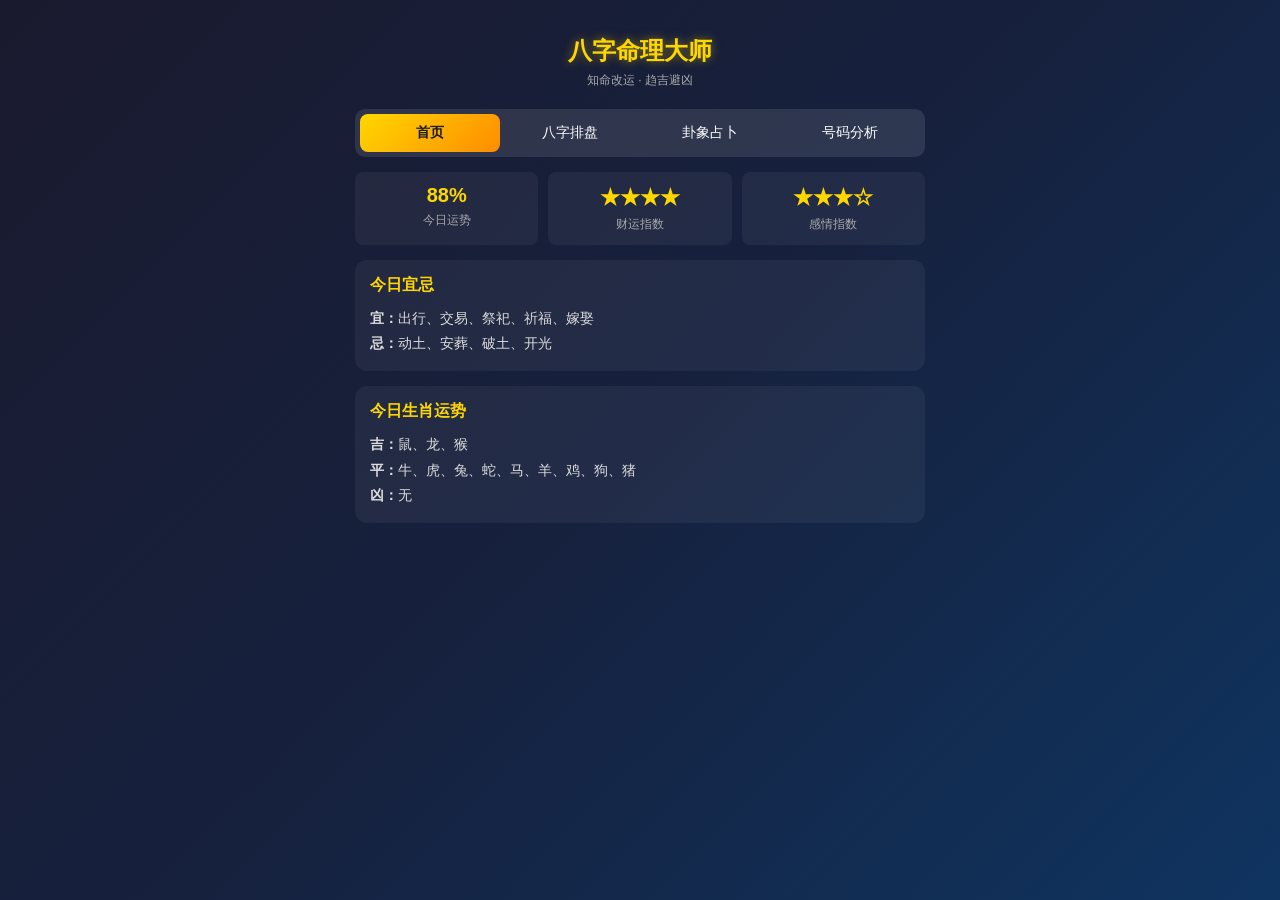
==== commit 15f2ee36: "Rename fortune-single.html to index.html" ====
--- a/index.html
+++ b/index.html
@@ -1,10 +1,360 @@
-<!doctype html><html><head><meta content="text/html; charset=utf-8" http-equiv="Content-Type"/><meta name="viewport" content="width=375,user-scalable=no"/><meta name="apple-mobile-web-app-capable" content="yes"/><meta name="apple-touch-fullscreen" content="yes"/><meta name="format-detection" content="telephone=no,address=no"/><meta name="apple-mobile-web-app-status-bar-style" content="white"/><meta http-equiv="X-UA-Compatible" content="IE=edge,chrome=1"/><title>taro_template</title><script>// 固定 html fontSize，防止 flexible 脚本动态修改
-      (function() {
-        var html = document.documentElement;
-        html.style.fontSize = '18px';
-        Object.defineProperty(html.style, 'fontSize', {
-          get: function() { return '18px'; },
-          set: function() { /* 忽略所有修改 */ }
-        });
-      })();
-      !function(n){function f(){var e=n.document.documentElement,r=e.getBoundingClientRect(),width=r.width,height=r.height,arr=[width,height].filter(function(value){return Boolean(value)}),w=Math.min.apply(Math,arr),x=37.5*w/375;e.style.fontSize=x>=40?"40px":x<=20?"20px":x+"px"}; n.addEventListener("resize",(function(){f()})),f()}(window);</script><script defer="defer" src="/js/810.7969511a.js"></script><script defer="defer" src="/js/app.7969511a.js"></script><link href="/css/app.7969511a3cbf66bb486a.css" rel="stylesheet"></head><body><div id="app"></div></body></html>+<!DOCTYPE html>
+<html lang="zh-CN">
+<head>
+    <meta charset="UTF-8">
+    <meta name="viewport" content="width=device-width, initial-scale=1.0, maximum-scale=1.0, user-scalable=no">
+    <title>八字命理大师</title>
+    <style>
+        * { margin: 0; padding: 0; box-sizing: border-box; }
+        body { font-family: -apple-system, BlinkMacSystemFont, 'Segoe UI', Roboto, 'Helvetica Neue', Arial, sans-serif; background: linear-gradient(135deg, #1a1a2e 0%, #16213e 50%, #0f3460 100%); min-height: 100vh; color: #fff; }
+        .container { padding: 15px; max-width: 600px; margin: 0 auto; }
+        .header { text-align: center; padding: 20px 0; }
+        .header h1 { font-size: 24px; color: #ffd700; text-shadow: 0 0 10px rgba(255,215,0,0.5); }
+        .header p { font-size: 12px; color: #aaa; margin-top: 5px; }
+        .nav-tabs { display: flex; background: rgba(255,255,255,0.1); border-radius: 10px; padding: 5px; margin-bottom: 15px; }
+        .nav-tab { flex: 1; text-align: center; padding: 10px; border-radius: 8px; font-size: 14px; cursor: pointer; transition: all 0.3s; }
+        .nav-tab.active { background: linear-gradient(135deg, #ffd700 0%, #ff8c00 100%); color: #1a1a2e; font-weight: bold; }
+        .tab-content { display: none; }
+        .tab-content.active { display: block; }
+        .form-group { margin-bottom: 15px; }
+        .form-group label { display: block; font-size: 14px; color: #ccc; margin-bottom: 5px; }
+        .form-group input, .form-group select { width: 100%; padding: 12px; border: none; border-radius: 8px; background: rgba(255,255,255,0.1); color: #fff; font-size: 16px; }
+        .form-group input:focus, .form-group select:focus { outline: none; box-shadow: 0 0 10px rgba(255,215,0,0.5); }
+        .btn { width: 100%; padding: 15px; border: none; border-radius: 10px; font-size: 16px; font-weight: bold; cursor: pointer; transition: all 0.3s; }
+        .btn-primary { background: linear-gradient(135deg, #ffd700 0%, #ff8c00 100%); color: #1a1a2e; }
+        .btn-primary:active { transform: scale(0.98); }
+        .result-card { background: rgba(255,255,255,0.05); border-radius: 12px; padding: 15px; margin-top: 15px; }
+        .result-title { font-size: 16px; font-weight: bold; color: #ffd700; margin-bottom: 10px; }
+        .result-content { font-size: 14px; line-height: 1.8; color: #ddd; }
+        .bazi-grid { display: grid; grid-template-columns: repeat(4, 1fr); gap: 10px; margin-top: 15px; }
+        .bazi-cell { text-align: center; padding: 12px; background: rgba(255,255,255,0.1); border-radius: 8px; }
+        .bazi-tian { font-size: 24px; font-weight: bold; color: #ffd700; }
+        .bazi-di { font-size: 16px; color: #aaa; }
+        .wuxing-tag { display: inline-block; padding: 3px 8px; border-radius: 4px; font-size: 12px; margin-right: 5px; }
+        .wuxing-tag.mu { background: #228B22; }
+        .wuxing-tag.huo { background: #FF4500; }
+        .wuxing-tag.tu { background: #DAA520; }
+        .wuxing-tag.jin { background: #C0C0C0; }
+        .wuxing-tag.shui { background: #1E90FF; }
+        .guagua-container { text-align: center; padding: 20px; }
+        .guagua-display { width: 200px; height: 200px; margin: 0 auto; background: rgba(255,255,255,0.1); border-radius: 50%; display: flex; align-items: center; justify-content: center; }
+        .guagua-symbol { font-size: 60px; color: #ffd700; }
+        .today-luck { display: grid; grid-template-columns: repeat(3, 1fr); gap: 10px; margin-top: 15px; }
+        .luck-item { text-align: center; padding: 12px; background: rgba(255,255,255,0.05); border-radius: 8px; }
+        .luck-value { font-size: 20px; font-weight: bold; color: #ffd700; }
+        .luck-label { font-size: 12px; color: #aaa; margin-top: 5px; }
+        .number-analysis { margin-top: 15px; }
+        .number-row { display: flex; justify-content: space-between; padding: 8px 0; border-bottom: 1px solid rgba(255,255,255,0.1); }
+        .number-label { color: #aaa; }
+        .number-value { color: #fff; }
+        .shishen-table { width: 100%; border-collapse: collapse; margin-top: 15px; }
+        .shishen-table th, .shishen-table td { padding: 8px; text-align: left; border-bottom: 1px solid rgba(255,255,255,0.1); font-size: 12px; }
+        .shishen-table th { color: #ffd700; }
+        .loading { text-align: center; padding: 20px; color: #ffd700; }
+        .fade-enter-active, .fade-leave-active { transition: opacity 0.3s; }
+        .fade-enter-from, .fade-leave-to { opacity: 0; }
+    </style>
+</head>
+<body>
+    <div class="container">
+        <div class="header">
+            <h1>八字命理大师</h1>
+            <p>知命改运 · 趋吉避凶</p>
+        </div>
+        
+        <div class="nav-tabs">
+            <div class="nav-tab active" onclick="showTab('home')">首页</div>
+            <div class="nav-tab" onclick="showTab('bazi')">八字排盘</div>
+            <div class="nav-tab" onclick="showTab('guagua')">卦象占卜</div>
+            <div class="nav-tab" onclick="showTab('number')">号码分析</div>
+        </div>
+        
+        <!-- 首页 -->
+        <div id="home" class="tab-content active">
+            <div class="today-luck">
+                <div class="luck-item">
+                    <div class="luck-value">88%</div>
+                    <div class="luck-label">今日运势</div>
+                </div>
+                <div class="luck-item">
+                    <div class="luck-value">★★★★</div>
+                    <div class="luck-label">财运指数</div>
+                </div>
+                <div class="luck-item">
+                    <div class="luck-value">★★★☆</div>
+                    <div class="luck-label">感情指数</div>
+                </div>
+            </div>
+            <div class="result-card">
+                <div class="result-title">今日宜忌</div>
+                <div class="result-content">
+                    <p><strong>宜：</strong>出行、交易、祭祀、祈福、嫁娶</p>
+                    <p><strong>忌：</strong>动土、安葬、破土、开光</p>
+                </div>
+            </div>
+            <div class="result-card">
+                <div class="result-title">今日生肖运势</div>
+                <div class="result-content">
+                    <p><strong>吉：</strong>鼠、龙、猴</p>
+                    <p><strong>平：</strong>牛、虎、兔、蛇、马、羊、鸡、狗、猪</p>
+                    <p><strong>凶：</strong>无</p>
+                </div>
+            </div>
+        </div>
+        
+        <!-- 八字排盘 -->
+        <div id="bazi" class="tab-content">
+            <div class="form-group">
+                <label>选择性别</label>
+                <select id="gender">
+                    <option value="male">男</option>
+                    <option value="female">女</option>
+                </select>
+            </div>
+            <div class="form-group">
+                <label>出生日期</label>
+                <input type="date" id="birthDate" value="1990-01-01">
+            </div>
+            <div class="form-group">
+                <label>出生时辰</label>
+                <select id="birthTime">
+                    <option value="0">子时 (23:00-01:00)</option>
+                    <option value="1">丑时 (01:00-03:00)</option>
+                    <option value="2">寅时 (03:00-05:00)</option>
+                    <option value="3">卯时 (05:00-07:00)</option>
+                    <option value="4">辰时 (07:00-09:00)</option>
+                    <option value="5">巳时 (09:00-11:00)</option>
+                    <option value="6">午时 (11:00-13:00)</option>
+                    <option value="7">未时 (13:00-15:00)</option>
+                    <option value="8">申时 (15:00-17:00)</option>
+                    <option value="9">酉时 (17:00-19:00)</option>
+                    <option value="10">戌时 (19:00-21:00)</option>
+                    <option value="11">亥时 (21:00-23:00)</option>
+                </select>
+            </div>
+            <button class="btn btn-primary" onclick="calculateBazi()">开始排盘</button>
+            <div id="baziResult"></div>
+        </div>
+        
+        <!-- 卦象占卜 -->
+        <div id="guagua" class="tab-content">
+            <div class="guagua-container">
+                <div class="guagua-display" onclick="randomGua()">
+                    <div class="guagua-symbol">?</div>
+                </div>
+                <p style="margin-top: 15px; color: #ffd700;">点击卦象开始占卜</p>
+            </div>
+            <div id="guaResult"></div>
+        </div>
+        
+        <!-- 号码分析 -->
+        <div id="number" class="tab-content">
+            <div class="form-group">
+                <label>输入号码（手机号/车牌号）</label>
+                <input type="text" id="numberInput" placeholder="请输入手机号或车牌号">
+            </div>
+            <button class="btn btn-primary" onclick="analyzeNumber()">开始分析</button>
+            <div id="numberResult"></div>
+        </div>
+    </div>
+
+    <script>
+        // 命理数据
+        const TIANGAN = ["甲", "乙", "丙", "丁", "戊", "己", "庚", "辛", "壬", "癸"];
+        const DIZHI = ["子", "丑", "寅", "卯", "辰", "巳", "午", "未", "申", "酉", "戌", "亥"];
+        const TIANGAN_WUXING = {"甲":"木","乙":"木","丙":"火","丁":"火","戊":"土","己":"土","庚":"金","辛":"金","壬":"水","癸":"水"};
+        const DIZHI_WUXING = {"子":"水","丑":"土","寅":"木","卯":"木","辰":"土","巳":"火","午":"火","未":"土","申":"金","酉":"金","戌":"土","亥":"水"};
+        const SHENGXIAO = ["鼠", "牛", "虎", "兔", "龙", "蛇", "马", "羊", "猴", "鸡", "狗", "猪"];
+        const NAYIN_WUXING = ["海中金", "炉中火", "大林木", "路旁土", "剑锋金", "山头火", "涧下水", "城头土", "白蜡金", "杨柳木", "泉中水", "屋上土", "霹雳火", "松柏木", "长流水", "沙中金", "山下火", "平地木", "壁上土", "金箔金", "覆灯火", "天河水", "大驿土", "钗钏金", "桑柘木", "大溪水", "沙中土", "天上火", "石榴木", "大海水"];
+        
+        const SHISHEN_RELATIONS = {
+            0: {0:"比肩",1:"劫财",2:"食神",3:"伤官",4:"偏财",5:"正财",6:"七杀",7:"正官",8:"偏印",9:"正印"},
+            1: {1:"比肩",0:"劫财",3:"食神",2:"伤官",5:"偏财",4:"正财",7:"七杀",6:"正官",9:"偏印",8:"正印"},
+            2: {2:"比肩",3:"劫财",4:"食神",5:"伤官",6:"偏财",7:"正财",8:"七杀",9:"正官",0:"偏印",1:"正印"},
+            3: {3:"比肩",2:"劫财",5:"食神",4:"伤官",7:"偏财",6:"正财",9:"七杀",8:"正官",1:"偏印",0:"正印"},
+            4: {4:"比肩",5:"劫财",6:"食神",7:"伤官",8:"偏财",9:"正财",0:"七杀",1:"正官",2:"偏印",3:"正印"},
+            5: {5:"比肩",4:"劫财",7:"食神",6:"伤官",9:"偏财",8:"正财",1:"七杀",0:"正官",3:"偏印",2:"正印"},
+            6: {6:"比肩",7:"劫财",8:"食神",9:"伤官",0:"偏财",1:"正财",2:"七杀",3:"正官",4:"偏印",5:"正印"},
+            7: {7:"比肩",6:"劫财",9:"食神",8:"伤官",1:"偏财",0:"正财",3:"七杀",2:"正官",5:"偏印",4:"正印"},
+            8: {8:"比肩",9:"劫财",0:"食神",1:"伤官",2:"偏财",3:"正财",4:"七杀",5:"正官",6:"偏印",7:"正印"},
+            9: {9:"比肩",8:"劫财",1:"食神",0:"伤官",3:"偏财",2:"正财",5:"七杀",4:"正官",7:"偏印",6:"正印"}
+        };
+        
+        const GUA_DATA = {
+            "乾": {"name":"乾为天","gua_ci":"元亨利贞。","interpret":"象征天，刚健有力。事业大吉，但需防盛极而衰。"},
+            "坤": {"name":"坤为地","gua_ci":"元亨，利牝马之贞。","interpret":"象征地，柔顺包容。宜守不宜攻，以柔克刚。"},
+            "屯": {"name":"水雷屯","gua_ci":"元亨利贞，勿用有攸往，利建侯。","interpret":"象征初生，充满艰难。宜守成，不宜冒进。"},
+            "蒙": {"name":"山水蒙","gua_ci":"亨。匪我求童蒙，童蒙求我。","interpret":"象征启蒙，需要教导。虚心学习，可获成功。"},
+            "需": {"name":"水天需","gua_ci":"有孚，光亨，贞吉。利涉大川。","interpret":"象征等待，需要耐心。待机而动，终能成功。"},
+            "讼": {"name":"天水讼","gua_ci":"有孚，窒惕，中吉，终凶。","interpret":"象征争讼，宜和不宜争。退一步海阔天空。"},
+            "师": {"name":"地水师","gua_ci":"贞，丈人吉，无咎。","interpret":"象征军队，需要纪律。用人得当，可成大事。"},
+            "比": {"name":"水地比","gua_ci":"吉。原筮元永贞，无咎。","interpret":"象征亲比，团结合作。诚信待人，可得助力。"}
+        };
+        
+        const GUA_SYMBOLS = ["乾", "坤", "屯", "蒙", "需", "讼", "师", "比"];
+
+        function showTab(tabId) {
+            document.querySelectorAll('.nav-tab').forEach(t => t.classList.remove('active'));
+            document.querySelectorAll('.tab-content').forEach(t => t.classList.remove('active'));
+            document.querySelector(`.nav-tab[onclick="showTab('${tabId}')"]`).classList.add('active');
+            document.getElementById(tabId).classList.add('active');
+        }
+
+        function getYearGanZhi(year) {
+            const ganIndex = (year - 4) % 10;
+            const zhiIndex = (year - 4) % 12;
+            return { gan: TIANGAN[ganIndex], zhi: DIZHI[zhiIndex] };
+        }
+
+        function getMonthGanZhi(year, month) {
+            const yearGanIndex = (year - 4) % 10;
+            const monthZhiIndex = (month + 1) % 12;
+            const monthGanIndex = (yearGanIndex * 2 + month + 1) % 10;
+            return { gan: TIANGAN[monthGanIndex], zhi: DIZHI[monthZhiIndex] };
+        }
+
+        function getDayGanZhi(date) {
+            const baseDate = new Date('1900-01-01');
+            const diff = Math.floor((date - baseDate) / (1000 * 60 * 60 * 24));
+            const ganIndex = (diff + 9) % 10;
+            const zhiIndex = (diff + 1) % 12;
+            return { gan: TIANGAN[ganIndex], zhi: DIZHI[zhiIndex] };
+        }
+
+        function getTimeGanZhi(year, month, day, hour) {
+            const dayGan = getDayGanZhi(new Date(year, month-1, day)).gan;
+            const dayGanIndex = TIANGAN.indexOf(dayGan);
+            const hourIndex = Math.floor(hour / 2);
+            const timeGanIndex = (dayGanIndex * 2 + hourIndex) % 10;
+            return { gan: TIANGAN[timeGanIndex], zhi: DIZHI[hourIndex] };
+        }
+
+        function getNayin(year) {
+            const index = (year - 1984) % 30;
+            return NAYIN_WUXING[index < 0 ? index + 30 : index];
+        }
+
+        function calculateBazi() {
+            const gender = document.getElementById('gender').value;
+            const birthDate = document.getElementById('birthDate').value;
+            const timeIndex = parseInt(document.getElementById('birthTime').value);
+            
+            const [year, month, day] = birthDate.split('-').map(Number);
+            const hour = timeIndex * 2;
+            
+            const yearGZ = getYearGanZhi(year);
+            const monthGZ = getMonthGanZhi(year, month);
+            const dayGZ = getDayGanZhi(new Date(year, month-1, day));
+            const timeGZ = getTimeGanZhi(year, month, day, hour);
+            
+            const bazi = [yearGZ, monthGZ, dayGZ, timeGZ];
+            const nayin = getNayin(year);
+            const shengxiao = SHENGXIAO[(year - 4) % 12];
+            
+            const dayGanIndex = TIANGAN.indexOf(dayGZ.gan);
+            const shishen = [];
+            bazi.forEach(item => {
+                const ganIndex = TIANGAN.indexOf(item.gan);
+                shishen.push(SHISHEN_RELATIONS[dayGanIndex][ganIndex]);
+            });
+            
+            let result = '<div class="result-card"><div class="result-title">八字排盘结果</div>';
+            result += '<div class="bazi-grid">';
+            bazi.forEach((item, i) => {
+                const wuxing = TIANGAN_WUXING[item.gan];
+                const wuxingClass = {'木':'mu','火':'huo','土':'tu','金':'jin','水':'shui'}[wuxing];
+                result += `<div class="bazi-cell"><div class="bazi-tian">${item.gan}</div><div class="bazi-di">${item.zhi}</div><span class="wuxing-tag ${wuxingClass}">${wuxing}</span></div>`;
+            });
+            result += '</div>';
+            result += `<p style="margin-top: 15px;"><strong>纳音：</strong>${nayin}</p>`;
+            result += `<p><strong>生肖：</strong>${shengxiao}</p>`;
+            result += '<div class="result-title" style="margin-top: 15px;">十神分析</div>';
+            result += '<table class="shishen-table"><tr><th>位置</th><th>天干</th><th>十神</th></tr>';
+            const positions = ['年柱', '月柱', '日柱', '时柱'];
+            bazi.forEach((item, i) => {
+                result += `<tr><td>${positions[i]}</td><td>${item.gan}</td><td>${shishen[i]}</td></tr>`;
+            });
+            result += '</table></div>';
+            
+            document.getElementById('baziResult').innerHTML = result;
+        }
+
+        function randomGua() {
+            const gua = GUA_SYMBOLS[Math.floor(Math.random() * GUA_SYMBOLS.length)];
+            const data = GUA_DATA[gua];
+            
+            let result = '<div class="guagua-container">';
+            result += `<div class="guagua-display"><div class="guagua-symbol">${gua}</div></div>`;
+            result += `<p style="margin-top: 15px; color: #ffd700;">${data.name}</p>`;
+            result += '</div>';
+            result += '<div class="result-card"><div class="result-title">卦辞</div>';
+            result += `<div class="result-content"><p>${data.gua_ci}</p></div></div>`;
+            result += '<div class="result-card"><div class="result-title">解读</div>';
+            result += `<div class="result-content"><p>${data.interpret}</p></div></div>`;
+            
+            document.getElementById('guaResult').innerHTML = result;
+        }
+
+        function analyzeNumber() {
+            const input = document.getElementById('numberInput').value;
+            const numbers = input.replace(/\D/g, '');
+            
+            if (!numbers) {
+                alert('请输入有效的号码');
+                return;
+            }
+            
+            const wuxingCount = {'金':0,'木':0,'水':0,'火':0,'土':0};
+            const numWuxing = {'0':'土','1':'金','2':'水','3':'木','4':'木','5':'土','6':'火','7':'火','8':'土','9':'金'};
+            
+            let sum = 0;
+            for (const num of numbers) {
+                const wuxing = numWuxing[num];
+                wuxingCount[wuxing]++;
+                sum += parseInt(num);
+            }
+            
+            let dominantWuxing = '';
+            let maxCount = 0;
+            for (const [wuxing, count] of Object.entries(wuxingCount)) {
+                if (count > maxCount) {
+                    maxCount = count;
+                    dominantWuxing = wuxing;
+                }
+            }
+            
+            const luckyNum = sum % 9 || 9;
+            
+            let result = '<div class="result-card"><div class="result-title">号码分析结果</div>';
+            result += '<div class="number-analysis">';
+            result += `<div class="number-row"><span class="number-label">号码长度</span><span class="number-value">${numbers.length}位</span></div>`;
+            result += `<div class="number-row"><span class="number-label">数字总和</span><span class="number-value">${sum}</span></div>`;
+            result += `<div class="number-row"><span class="number-label">幸运数</span><span class="number-value">${luckyNum}</span></div>`;
+            result += `<div class="number-row"><span class="number-label">主导五行</span><span class="number-value">${dominantWuxing}</span></div>`;
+            result += '</div></div>';
+            
+            result += '<div class="result-card"><div class="result-title">五行分布</div>';
+            result += '<div class="number-analysis">';
+            for (const [wuxing, count] of Object.entries(wuxingCount)) {
+                const wuxingClass = {'木':'mu','火':'huo','土':'tu','金':'jin','水':'shui'}[wuxing];
+                const percentage = ((count / numbers.length) * 100).toFixed(1);
+                result += `<div class="number-row"><span class="number-label"><span class="wuxing-tag ${wuxingClass}">${wuxing}</span></span><span class="number-value">${count}次 (${percentage}%)</span></div>`;
+            }
+            result += '</div></div>';
+            
+            const wuxingMeaning = {
+                '金': '代表财富、权力、决断力。号码中金多者，财运较好，做事果断。',
+                '木': '代表生机、成长、智慧。号码中木多者，思维敏捷，事业蒸蒸日上。',
+                '水': '代表智慧、流动、变通。号码中水多者，头脑灵活，适应能力强。',
+                '火': '代表热情、活力、光明。号码中火多者，性格开朗，事业有成。',
+                '土': '代表稳重、诚实、守信。号码中土多者，为人可靠，财运稳定。'
+            };
+            
+            result += '<div class="result-card"><div class="result-title">命理解读</div>';
+            result += `<div class="result-content"><p>${wuxingMeaning[dominantWuxing]}</p></div></div>`;
+            
+            document.getElementById('numberResult').innerHTML = result;
+        }
+    </script>
+</body>
+</html>
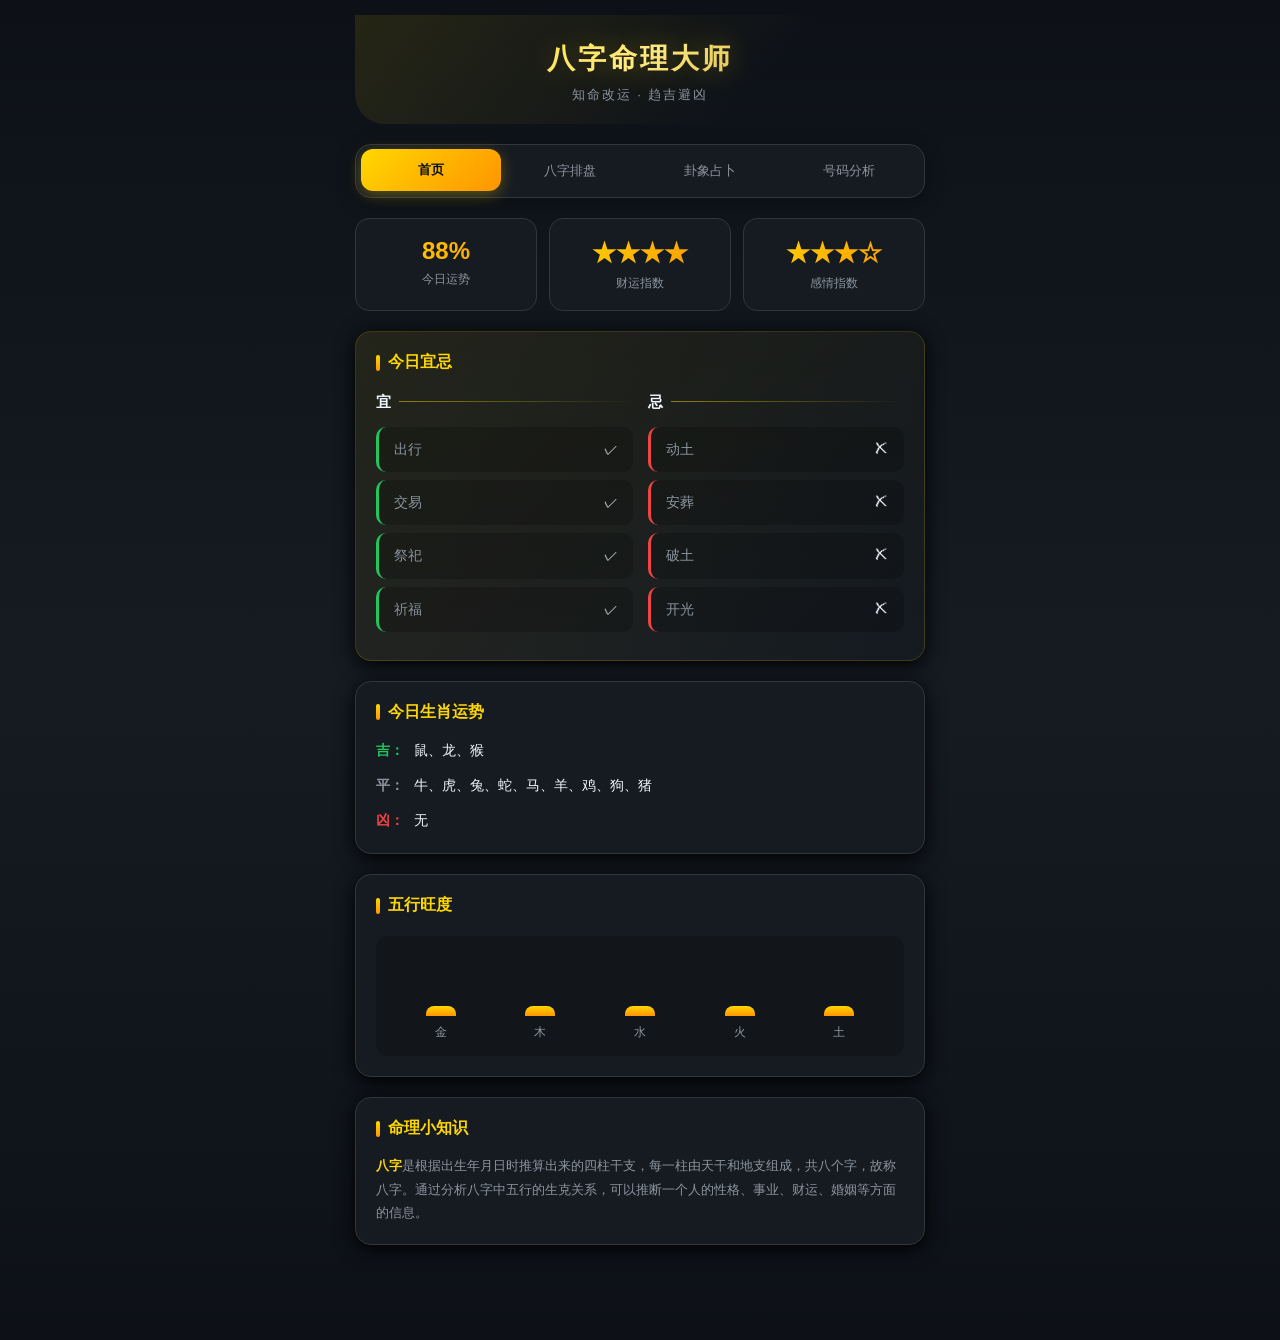
==== commit 8634dd44: "Rename fortune-single.html to index.html" ====
--- a/index.html
+++ b/index.html
@@ -6,53 +6,582 @@
     <title>八字命理大师</title>
     <style>
         * { margin: 0; padding: 0; box-sizing: border-box; }
-        body { font-family: -apple-system, BlinkMacSystemFont, 'Segoe UI', Roboto, 'Helvetica Neue', Arial, sans-serif; background: linear-gradient(135deg, #1a1a2e 0%, #16213e 50%, #0f3460 100%); min-height: 100vh; color: #fff; }
-        .container { padding: 15px; max-width: 600px; margin: 0 auto; }
-        .header { text-align: center; padding: 20px 0; }
-        .header h1 { font-size: 24px; color: #ffd700; text-shadow: 0 0 10px rgba(255,215,0,0.5); }
-        .header p { font-size: 12px; color: #aaa; margin-top: 5px; }
-        .nav-tabs { display: flex; background: rgba(255,255,255,0.1); border-radius: 10px; padding: 5px; margin-bottom: 15px; }
-        .nav-tab { flex: 1; text-align: center; padding: 10px; border-radius: 8px; font-size: 14px; cursor: pointer; transition: all 0.3s; }
-        .nav-tab.active { background: linear-gradient(135deg, #ffd700 0%, #ff8c00 100%); color: #1a1a2e; font-weight: bold; }
-        .tab-content { display: none; }
-        .tab-content.active { display: block; }
-        .form-group { margin-bottom: 15px; }
-        .form-group label { display: block; font-size: 14px; color: #ccc; margin-bottom: 5px; }
-        .form-group input, .form-group select { width: 100%; padding: 12px; border: none; border-radius: 8px; background: rgba(255,255,255,0.1); color: #fff; font-size: 16px; }
-        .form-group input:focus, .form-group select:focus { outline: none; box-shadow: 0 0 10px rgba(255,215,0,0.5); }
-        .btn { width: 100%; padding: 15px; border: none; border-radius: 10px; font-size: 16px; font-weight: bold; cursor: pointer; transition: all 0.3s; }
-        .btn-primary { background: linear-gradient(135deg, #ffd700 0%, #ff8c00 100%); color: #1a1a2e; }
-        .btn-primary:active { transform: scale(0.98); }
-        .result-card { background: rgba(255,255,255,0.05); border-radius: 12px; padding: 15px; margin-top: 15px; }
-        .result-title { font-size: 16px; font-weight: bold; color: #ffd700; margin-bottom: 10px; }
-        .result-content { font-size: 14px; line-height: 1.8; color: #ddd; }
-        .bazi-grid { display: grid; grid-template-columns: repeat(4, 1fr); gap: 10px; margin-top: 15px; }
-        .bazi-cell { text-align: center; padding: 12px; background: rgba(255,255,255,0.1); border-radius: 8px; }
-        .bazi-tian { font-size: 24px; font-weight: bold; color: #ffd700; }
-        .bazi-di { font-size: 16px; color: #aaa; }
-        .wuxing-tag { display: inline-block; padding: 3px 8px; border-radius: 4px; font-size: 12px; margin-right: 5px; }
-        .wuxing-tag.mu { background: #228B22; }
-        .wuxing-tag.huo { background: #FF4500; }
-        .wuxing-tag.tu { background: #DAA520; }
-        .wuxing-tag.jin { background: #C0C0C0; }
-        .wuxing-tag.shui { background: #1E90FF; }
-        .guagua-container { text-align: center; padding: 20px; }
-        .guagua-display { width: 200px; height: 200px; margin: 0 auto; background: rgba(255,255,255,0.1); border-radius: 50%; display: flex; align-items: center; justify-content: center; }
-        .guagua-symbol { font-size: 60px; color: #ffd700; }
-        .today-luck { display: grid; grid-template-columns: repeat(3, 1fr); gap: 10px; margin-top: 15px; }
-        .luck-item { text-align: center; padding: 12px; background: rgba(255,255,255,0.05); border-radius: 8px; }
-        .luck-value { font-size: 20px; font-weight: bold; color: #ffd700; }
-        .luck-label { font-size: 12px; color: #aaa; margin-top: 5px; }
-        .number-analysis { margin-top: 15px; }
-        .number-row { display: flex; justify-content: space-between; padding: 8px 0; border-bottom: 1px solid rgba(255,255,255,0.1); }
-        .number-label { color: #aaa; }
-        .number-value { color: #fff; }
-        .shishen-table { width: 100%; border-collapse: collapse; margin-top: 15px; }
-        .shishen-table th, .shishen-table td { padding: 8px; text-align: left; border-bottom: 1px solid rgba(255,255,255,0.1); font-size: 12px; }
-        .shishen-table th { color: #ffd700; }
-        .loading { text-align: center; padding: 20px; color: #ffd700; }
-        .fade-enter-active, .fade-leave-active { transition: opacity 0.3s; }
-        .fade-enter-from, .fade-leave-to { opacity: 0; }
+        :root {
+            --gold: #ffd700;
+            --gold-light: #ffec8b;
+            --gold-dark: #b8860b;
+            --bg-dark: #0d1117;
+            --bg-card: #161b22;
+            --bg-hover: #21262d;
+            --border-color: #30363d;
+            --text-primary: #f0f6fc;
+            --text-secondary: #8b949e;
+            --text-muted: #6e7681;
+        }
+        body {
+            font-family: -apple-system, BlinkMacSystemFont, 'Segoe UI', 'PingFang SC', 'Hiragino Sans GB', 'Microsoft YaHei', sans-serif;
+            background: linear-gradient(180deg, #0d1117 0%, #161b22 50%, #0d1117 100%);
+            min-height: 100vh;
+            color: var(--text-primary);
+            padding-bottom: 80px;
+        }
+        .container {
+            padding: 15px;
+            max-width: 600px;
+            margin: 0 auto;
+        }
+        .header {
+            text-align: center;
+            padding: 25px 0 20px;
+            background: linear-gradient(135deg, rgba(255,215,0,0.1) 0%, transparent 70%);
+            border-radius: 0 0 30px 30px;
+            margin-bottom: 20px;
+        }
+        .header h1 {
+            font-size: 28px;
+            background: linear-gradient(135deg, var(--gold) 0%, var(--gold-light) 50%, var(--gold-dark) 100%);
+            -webkit-background-clip: text;
+            -webkit-text-fill-color: transparent;
+            background-clip: text;
+            text-shadow: 0 0 30px rgba(255,215,0,0.3);
+            font-weight: 700;
+            letter-spacing: 3px;
+        }
+        .header p {
+            font-size: 13px;
+            color: var(--text-secondary);
+            margin-top: 8px;
+            letter-spacing: 2px;
+        }
+        .nav-tabs {
+            display: flex;
+            background: var(--bg-card);
+            border: 1px solid var(--border-color);
+            border-radius: 16px;
+            padding: 5px;
+            margin-bottom: 20px;
+            box-shadow: 0 4px 20px rgba(0,0,0,0.3);
+        }
+        .nav-tab {
+            flex: 1;
+            text-align: center;
+            padding: 12px 8px;
+            border-radius: 12px;
+            font-size: 13px;
+            cursor: pointer;
+            transition: all 0.3s ease;
+            position: relative;
+            overflow: hidden;
+            color: var(--text-secondary);
+        }
+        .nav-tab.active {
+            background: linear-gradient(135deg, var(--gold) 0%, #ff9500 100%);
+            color: #0d1117;
+            font-weight: 600;
+            box-shadow: 0 4px 15px rgba(255,215,0,0.3);
+            transform: translateY(-1px);
+        }
+        .nav-tab::before {
+            content: '';
+            position: absolute;
+            top: 0;
+            left: -100%;
+            width: 100%;
+            height: 2px;
+            background: linear-gradient(90deg, transparent, var(--gold), transparent);
+            transition: left 0.5s;
+        }
+        .nav-tab.active::before {
+            left: 100%;
+        }
+        .tab-content {
+            display: none;
+            animation: fadeIn 0.3s ease;
+        }
+        .tab-content.active {
+            display: block;
+        }
+        @keyframes fadeIn {
+            from { opacity: 0; transform: translateY(10px); }
+            to { opacity: 1; transform: translateY(0); }
+        }
+        .form-group {
+            margin-bottom: 18px;
+        }
+        .form-group label {
+            display: block;
+            font-size: 13px;
+            color: var(--text-secondary);
+            margin-bottom: 8px;
+            padding-left: 12px;
+        }
+        .form-group input, .form-group select {
+            width: 100%;
+            padding: 14px 16px;
+            border: 1px solid var(--border-color);
+            border-radius: 12px;
+            background: var(--bg-card);
+            color: var(--text-primary);
+            font-size: 15px;
+            transition: all 0.3s;
+            outline: none;
+        }
+        .form-group input:focus, .form-group select:focus {
+            border-color: var(--gold);
+            box-shadow: 0 0 0 3px rgba(255,215,0,0.1), 0 0 20px rgba(255,215,0,0.1);
+        }
+        .btn {
+            width: 100%;
+            padding: 16px;
+            border: none;
+            border-radius: 14px;
+            font-size: 16px;
+            font-weight: 600;
+            cursor: pointer;
+            transition: all 0.3s;
+            position: relative;
+            overflow: hidden;
+        }
+        .btn-primary {
+            background: linear-gradient(135deg, var(--gold) 0%, #ff9500 100%);
+            color: #0d1117;
+            box-shadow: 0 6px 20px rgba(255,215,0,0.3);
+        }
+        .btn-primary:hover {
+            transform: translateY(-2px);
+            box-shadow: 0 8px 25px rgba(255,215,0,0.4);
+        }
+        .btn-primary:active {
+            transform: translateY(0);
+        }
+        .btn-secondary {
+            background: var(--bg-card);
+            border: 1px solid var(--border-color);
+            color: var(--text-primary);
+        }
+        .btn-secondary:hover {
+            background: var(--bg-hover);
+            border-color: var(--gold);
+        }
+        .result-card {
+            background: var(--bg-card);
+            border: 1px solid var(--border-color);
+            border-radius: 16px;
+            padding: 20px;
+            margin-top: 20px;
+            box-shadow: 0 4px 20px rgba(0,0,0,2);
+            transition: all 0.3s;
+        }
+        .result-card:hover {
+            transform: translateY(-2px);
+            box-shadow: 0 8px 30px rgba(0,0,0,3);
+        }
+        .result-title {
+            font-size: 16px;
+            font-weight: 600;
+            color: var(--gold);
+            margin-bottom: 15px;
+            display: flex;
+            align-items: center;
+            gap: 8px;
+        }
+        .result-title::before {
+            content: '';
+            width: 4px;
+            height: 16px;
+            background: linear-gradient(180deg, var(--gold) 0%, #ff9500 100%);
+            border-radius: 2px;
+        }
+        .result-content {
+            font-size: 14px;
+            line-height: 1.8;
+            color: var(--text-primary);
+        }
+        .bazi-grid {
+            display: grid;
+            grid-template-columns: repeat(4, 1fr);
+            gap: 12px;
+            margin-top: 15px;
+        }
+        .bazi-cell {
+            text-align: center;
+            padding: 15px 10px;
+            background: linear-gradient(135deg, rgba(255,215,0,0.05) 0%, transparent 100%);
+            border: 1px solid rgba(255,215,0,0.1);
+            border-radius: 12px;
+            transition: all 0.3s;
+        }
+        .bazi-cell:hover {
+            background: rgba(255,215,0,0.1);
+            transform: scale(1.05);
+        }
+        .bazi-tian {
+            font-size: 28px;
+            font-weight: 700;
+            background: linear-gradient(135deg, var(--gold) 0%, var(--gold-light) 100%);
+            -webkit-background-clip: text;
+            -webkit-text-fill-color: transparent;
+            background-clip: text;
+        }
+        .bazi-di {
+            font-size: 14px;
+            color: var(--text-secondary);
+            margin-top: 4px;
+        }
+        .wuxing-tag {
+            display: inline-block;
+            padding: 4px 10px;
+            border-radius: 20px;
+            font-size: 12px;
+            font-weight: 500;
+            margin-top: 8px;
+        }
+        .wuxing-tag.mu, .wuxing-tag.木 { background: linear-gradient(135deg, #22c55e 0%, #16a34a 100%); color: #fff; }
+        .wuxing-tag.huo, .wuxing-tag.火 { background: linear-gradient(135deg, #ef4444 0%, #dc2626 100%); color: #fff; }
+        .wuxing-tag.tu, .wuxing-tag.土 { background: linear-gradient(135deg, #eab308 0%, #ca8a04 100%); color: #1f2937; }
+        .wuxing-tag.jin, .wuxing-tag.金 { background: linear-gradient(135deg, #9ca3af 0%, #6b7280 100%); color: #fff; }
+        .wuxing-tag.shui, .wuxing-tag.水 { background: linear-gradient(135deg, #3b82f6 0%, #2563eb 100%); color: #fff; }
+        .guagua-container {
+            text-align: center;
+            padding: 30px 20px;
+        }
+        .guagua-display {
+            width: 200px;
+            height: 200px;
+            margin: 0 auto;
+            background: radial-gradient(circle, rgba(255,215,0,0.1) 0%, transparent 70%);
+            border: 2px solid rgba(255,215,0,0.2);
+            border-radius: 50%;
+            display: flex;
+            align-items: center;
+            justify-content: center;
+            transition: all 0.5s;
+            cursor: pointer;
+            position: relative;
+        }
+        .guagua-display:hover {
+            transform: scale(1.05);
+            border-color: var(--gold);
+            box-shadow: 0 0 40px rgba(255,215,0,0.3);
+        }
+        .guagua-display::before {
+            content: '';
+            position: absolute;
+            inset: 10px;
+            border-radius: 50%;
+            border: 1px dashed rgba(255,215,0,0.3);
+        }
+        .guagua-symbol {
+            font-size: 72px;
+            background: linear-gradient(135deg, var(--gold) 0%, var(--gold-light) 100%);
+            -webkit-background-clip: text;
+            -webkit-text-fill-color: transparent;
+            background-clip: text;
+            text-shadow: 0 0 30px rgba(255,215,0,0.5);
+        }
+        .today-luck {
+            display: grid;
+            grid-template-columns: repeat(3, 1fr);
+            gap: 12px;
+            margin-top: 15px;
+        }
+        .luck-item {
+            text-align: center;
+            padding: 18px 12px;
+            background: var(--bg-card);
+            border: 1px solid var(--border-color);
+            border-radius: 14px;
+            transition: all 0.3s;
+        }
+        .luck-item:hover {
+            border-color: var(--gold);
+            transform: translateY(-3px);
+            box-shadow: 0 6px 20px rgba(255,215,0,0.1);
+        }
+        .luck-value {
+            font-size: 24px;
+            font-weight: 700;
+            background: linear-gradient(135deg, var(--gold) 0%, #ff9500 100%);
+            -webkit-background-clip: text;
+            -webkit-text-fill-color: transparent;
+            background-clip: text;
+        }
+        .luck-label {
+            font-size: 12px;
+            color: var(--text-secondary);
+            margin-top: 6px;
+        }
+        .number-analysis {
+            margin-top: 15px;
+        }
+        .number-row {
+            display: flex;
+            justify-content: space-between;
+            padding: 12px 0;
+            border-bottom: 1px solid var(--border-color);
+            transition: all 0.3s;
+        }
+        .number-row:hover {
+            background: rgba(255,215,0,0.03);
+            padding-left: 10px;
+            border-radius: 8px;
+        }
+        .number-row:last-child {
+            border-bottom: none;
+        }
+        .number-label {
+            color: var(--text-secondary);
+            font-size: 14px;
+        }
+        .number-value {
+            color: var(--text-primary);
+            font-weight: 500;
+            font-size: 14px;
+        }
+        .shishen-table {
+            width: 100%;
+            border-collapse: collapse;
+            margin-top: 15px;
+            background: rgba(0,0,0,0.2);
+            border-radius: 12px;
+            overflow: hidden;
+        }
+        .shishen-table th, .shishen-table td {
+            padding: 12px;
+            text-align: left;
+            border-bottom: 1px solid var(--border-color);
+            font-size: 13px;
+        }
+        .shishen-table th {
+            background: rgba(255,215,0,0.05);
+            color: var(--gold);
+            font-weight: 600;
+        }
+        .shishen-table tr:last-child td {
+            border-bottom: none;
+        }
+        .shishen-table tr:hover {
+            background: rgba(255,215,0,0.03);
+        }
+        .wuxing-chart {
+            display: flex;
+            justify-content: space-around;
+            align-items: flex-end;
+            height: 120px;
+            margin-top: 20px;
+            padding: 15px;
+            background: rgba(0,0,0,0.2);
+            border-radius: 12px;
+        }
+        .wuxing-bar {
+            display: flex;
+            flex-direction: column;
+            align-items: center;
+            gap: 8px;
+            flex: 1;
+        }
+        .wuxing-bar-fill {
+            width: 30px;
+            background: linear-gradient(180deg, var(--gold) 0%, #ff9500 100%);
+            border-radius: 8px 8px 0 0;
+            transition: height 0.5s ease;
+            min-height: 10px;
+        }
+        .wuxing-bar-label {
+            font-size: 12px;
+            color: var(--text-secondary);
+        }
+        .horoscope-card {
+            background: linear-gradient(135deg, rgba(255,215,0,0.08) 0%, transparent 100%);
+            border: 1px solid rgba(255,215,0,0.15);
+        }
+        .section-title {
+            font-size: 15px;
+            font-weight: 600;
+            color: var(--text-primary);
+            margin-bottom: 12px;
+            display: flex;
+            align-items: center;
+            gap: 8px;
+        }
+        .section-title::after {
+            content: '';
+            flex: 1;
+            height: 1px;
+            background: linear-gradient(90deg, rgba(255,215,0,0.5) 0%, transparent 100%);
+        }
+        .yi-ji-item {
+            display: flex;
+            justify-content: space-between;
+            padding: 10px 15px;
+            background: rgba(0,0,0,0.2);
+            border-radius: 10px;
+            margin-bottom: 8px;
+        }
+        .yi-ji-item.yi {
+            border-left: 3px solid #22c55e;
+        }
+        .yi-ji-item.ji {
+            border-left: 3px solid #ef4444;
+        }
+        .yi-ji-label {
+            font-size: 14px;
+            color: var(--text-secondary);
+        }
+        .yi-ji-value {
+            font-size: 14px;
+            color: var(--text-primary);
+        }
+        .floating-nav {
+            position: fixed;
+            bottom: 0;
+            left: 0;
+            right: 0;
+            background: rgba(13, 17, 23, 0.95);
+            backdrop-filter: blur(20px);
+            border-top: 1px solid var(--border-color);
+            padding: 10px 15px 25px;
+            display: none;
+        }
+        .toast {
+            position: fixed;
+            top: 50%;
+            left: 50%;
+            transform: translate(-50%, -50%);
+            background: rgba(0,0,0,0.8);
+            color: #fff;
+            padding: 15px 25px;
+            border-radius: 10px;
+            font-size: 14px;
+            z-index: 1000;
+            display: none;
+        }
+        .loading {
+            text-align: center;
+            padding: 30px;
+            color: var(--gold);
+        }
+        .loading::after {
+            content: '';
+            display: inline-block;
+            width: 20px;
+            height: 20px;
+            border: 2px solid rgba(255,215,0,0.3);
+            border-top-color: var(--gold);
+            border-radius: 50%;
+            animation: spin 1s linear infinite;
+            margin-left: 10px;
+        }
+        @keyframes spin {
+            to { transform: rotate(360deg); }
+        }
+        .bazi-detail-section {
+            margin-top: 15px;
+            padding: 15px;
+            background: rgba(0,0,0,0.2);
+            border-radius: 12px;
+        }
+        .bazi-detail-title {
+            font-size: 14px;
+            color: var(--gold);
+            margin-bottom: 10px;
+            font-weight: 600;
+        }
+        .bazi-detail-content {
+            font-size: 13px;
+            color: var(--text-secondary);
+            line-height: 1.8;
+        }
+        .wuxing-detail-row {
+            display: flex;
+            justify-content: space-between;
+            padding: 8px 0;
+            border-bottom: 1px dashed var(--border-color);
+        }
+        .wuxing-detail-row:last-child {
+            border-bottom: none;
+        }
+        .wuxing-detail-name {
+            color: var(--text-secondary);
+            font-size: 13px;
+        }
+        .wuxing-detail-value {
+            color: var(--gold);
+            font-weight: 500;
+            font-size: 13px;
+        }
+        .rizhu-info {
+            background: linear-gradient(135deg, rgba(255,215,0,0.1) 0%, transparent 100%);
+            padding: 15px;
+            border-radius: 12px;
+            margin-top: 15px;
+            border: 1px solid rgba(255,215,0,0.1);
+        }
+        .rizhu-title {
+            font-size: 15px;
+            color: var(--gold);
+            font-weight: 600;
+            margin-bottom: 10px;
+        }
+        .rizhu-content {
+            font-size: 13px;
+            color: var(--text-primary);
+            line-height: 1.8;
+        }
+        .calendar-switch {
+            display: flex;
+            gap: 10px;
+            margin-top: 8px;
+        }
+        .calendar-option {
+            flex: 1;
+            padding: 10px;
+            text-align: center;
+            border-radius: 10px;
+            font-size: 13px;
+            cursor: pointer;
+            transition: all 0.3s;
+            background: var(--bg-card);
+            border: 1px solid var(--border-color);
+            color: var(--text-secondary);
+        }
+        .calendar-option.active {
+            background: linear-gradient(135deg, var(--gold) 0%, #ff9500 100%);
+            color: #0d1117;
+            font-weight: 600;
+            border-color: var(--gold);
+        }
+        .pillar-detail {
+            margin-top: 12px;
+            padding: 12px;
+            background: rgba(0,0,0,0.2);
+            border-radius: 10px;
+            font-size: 12px;
+            color: var(--text-secondary);
+            line-height: 1.6;
+        }
+        .shishen-badge {
+            display: inline-block;
+            padding: 2px 8px;
+            background: rgba(255,215,0,0.15);
+            border-radius: 10px;
+            font-size: 11px;
+            color: var(--gold);
+            margin-right: 5px;
+            margin-bottom: 3px;
+        }
+        .wuxing-analysis-card {
+            margin-top: 15px;
+        }
+        .wuxing-summary {
+            padding: 15px;
+            background: rgba(0,0,0,0.2);
+            border-radius: 12px;
+            margin-top: 10px;
+            font-size: 13px;
+            line-height: 1.8;
+            color: var(--text-secondary);
+        }
     </style>
 </head>
 <body>
@@ -85,19 +614,66 @@
                     <div class="luck-label">感情指数</div>
                 </div>
             </div>
-            <div class="result-card">
+            
+            <div class="result-card horoscope-card">
                 <div class="result-title">今日宜忌</div>
                 <div class="result-content">
-                    <p><strong>宜：</strong>出行、交易、祭祀、祈福、嫁娶</p>
-                    <p><strong>忌：</strong>动土、安葬、破土、开光</p>
+                    <div style="display: grid; grid-template-columns: 1fr 1fr; gap: 15px;">
+                        <div>
+                            <div class="section-title">宜</div>
+                            <div class="yi-ji-item yi"><span class="yi-ji-label">出行</span><span class="yi-ji-value">✓</span></div>
+                            <div class="yi-ji-item yi"><span class="yi-ji-label">交易</span><span class="yi-ji-value">✓</span></div>
+                            <div class="yi-ji-item yi"><span class="yi-ji-label">祭祀</span><span class="yi-ji-value">✓</span></div>
+                            <div class="yi-ji-item yi"><span class="yi-ji-label">祈福</span><span class="yi-ji-value">✓</span></div>
+                        </div>
+                        <div>
+                            <div class="section-title">忌</div>
+                            <div class="yi-ji-item ji"><span class="yi-ji-label">动土</span><span class="yi-ji-value">✗</span></div>
+                            <div class="yi-ji-item ji"><span class="yi-ji-label">安葬</span><span class="yi-ji-value">✗</span></div>
+                            <div class="yi-ji-item ji"><span class="yi-ji-label">破土</span><span class="yi-ji-value">✗</span></div>
+                            <div class="yi-ji-item ji"><span class="yi-ji-label">开光</span><span class="yi-ji-value">✗</span></div>
+                        </div>
+                    </div>
                 </div>
             </div>
+            
             <div class="result-card">
                 <div class="result-title">今日生肖运势</div>
                 <div class="result-content">
-                    <p><strong>吉：</strong>鼠、龙、猴</p>
-                    <p><strong>平：</strong>牛、虎、兔、蛇、马、羊、鸡、狗、猪</p>
-                    <p><strong>凶：</strong>无</p>
+                    <div style="display: grid; gap: 10px;">
+                        <div style="display: flex; align-items: center; gap: 10px;">
+                            <span style="color: #22c55e; font-weight: 600;">吉：</span>
+                            <span>鼠、龙、猴</span>
+                        </div>
+                        <div style="display: flex; align-items: center; gap: 10px;">
+                            <span style="color: var(--text-secondary); font-weight: 600;">平：</span>
+                            <span>牛、虎、兔、蛇、马、羊、鸡、狗、猪</span>
+                        </div>
+                        <div style="display: flex; align-items: center; gap: 10px;">
+                            <span style="color: #ef4444; font-weight: 600;">凶：</span>
+                            <span>无</span>
+                        </div>
+                    </div>
+                </div>
+            </div>
+            
+            <div class="result-card">
+                <div class="result-title">五行旺度</div>
+                <div class="wuxing-chart">
+                    <div class="wuxing-bar"><div class="wuxing-bar-fill" style="height: 70%;"></div><div class="wuxing-bar-label">金</div></div>
+                    <div class="wuxing-bar"><div class="wuxing-bar-fill" style="height: 85%;"></div><div class="wuxing-bar-label">木</div></div>
+                    <div class="wuxing-bar"><div class="wuxing-bar-fill" style="height: 60%;"></div><div class="wuxing-bar-label">水</div></div>
+                    <div class="wuxing-bar"><div class="wuxing-bar-fill" style="height: 90%;"></div><div class="wuxing-bar-label">火</div></div>
+                    <div class="wuxing-bar"><div class="wuxing-bar-fill" style="height: 50%;"></div><div class="wuxing-bar-label">土</div></div>
+                </div>
+            </div>
+            
+            <div class="result-card">
+                <div class="result-title">命理小知识</div>
+                <div class="result-content">
+                    <p style="font-size: 13px; color: var(--text-secondary); line-height: 1.8;">
+                        <strong style="color: var(--gold);">八字</strong>是根据出生年月日时推算出来的四柱干支，每一柱由天干和地支组成，共八个字，故称八字。通过分析八字中五行的生克关系，可以推断一个人的性格、事业、财运、婚姻等方面的信息。
+                    </p>
                 </div>
             </div>
         </div>
@@ -114,6 +690,10 @@
             <div class="form-group">
                 <label>出生日期</label>
                 <input type="date" id="birthDate" value="1990-01-01">
+                <div class="calendar-switch">
+                    <div class="calendar-option active" onclick="setCalendarType('solar')">公历</div>
+                    <div class="calendar-option" onclick="setCalendarType('lunar')">农历</div>
+                </div>
             </div>
             <div class="form-group">
                 <label>出生时辰</label>
@@ -132,7 +712,7 @@
                     <option value="11">亥时 (21:00-23:00)</option>
                 </select>
             </div>
-            <button class="btn btn-primary" onclick="calculateBazi()">开始排盘</button>
+            <button class="btn btn-primary" onclick="calculateBaziMain()">开始排盘</button>
             <div id="baziResult"></div>
         </div>
         
@@ -142,7 +722,7 @@
                 <div class="guagua-display" onclick="randomGua()">
                     <div class="guagua-symbol">?</div>
                 </div>
-                <p style="margin-top: 15px; color: #ffd700;">点击卦象开始占卜</p>
+                <p style="margin-top: 15px; color: var(--gold); font-size: 14px;">点击卦象开始占卜</p>
             </div>
             <div id="guaResult"></div>
         </div>
@@ -159,14 +739,40 @@
     </div>
 
     <script>
-        // 命理数据
+        // 当前日历类型
+        let calendarType = 'solar';
+
+        // 设置日历类型
+        function setCalendarType(type) {
+            calendarType = type;
+            document.querySelectorAll('.calendar-option').forEach(el => el.classList.remove('active'));
+            document.querySelector(`.calendar-option[onclick="setCalendarType('${type}')"]`).classList.add('active');
+        }
+
+        // 数据常量定义
         const TIANGAN = ["甲", "乙", "丙", "丁", "戊", "己", "庚", "辛", "壬", "癸"];
         const DIZHI = ["子", "丑", "寅", "卯", "辰", "巳", "午", "未", "申", "酉", "戌", "亥"];
         const TIANGAN_WUXING = {"甲":"木","乙":"木","丙":"火","丁":"火","戊":"土","己":"土","庚":"金","辛":"金","壬":"水","癸":"水"};
         const DIZHI_WUXING = {"子":"水","丑":"土","寅":"木","卯":"木","辰":"土","巳":"火","午":"火","未":"土","申":"金","酉":"金","戌":"土","亥":"水"};
+        const DIZHI_CANGGAN = {
+            "子": ["癸"],
+            "丑": ["己", "癸", "辛"],
+            "寅": ["甲", "丙", "戊"],
+            "卯": ["乙"],
+            "辰": ["戊", "乙", "癸"],
+            "巳": ["丙", "庚", "戊"],
+            "午": ["丁", "己"],
+            "未": ["己", "丁", "乙"],
+            "申": ["庚", "壬", "戊"],
+            "酉": ["辛"],
+            "戌": ["戊", "辛", "丁"],
+            "亥": ["壬", "甲"]
+        };
         const SHENGXIAO = ["鼠", "牛", "虎", "兔", "龙", "蛇", "马", "羊", "猴", "鸡", "狗", "猪"];
-        const NAYIN_WUXING = ["海中金", "炉中火", "大林木", "路旁土", "剑锋金", "山头火", "涧下水", "城头土", "白蜡金", "杨柳木", "泉中水", "屋上土", "霹雳火", "松柏木", "长流水", "沙中金", "山下火", "平地木", "壁上土", "金箔金", "覆灯火", "天河水", "大驿土", "钗钏金", "桑柘木", "大溪水", "沙中土", "天上火", "石榴木", "大海水"];
+        const SHICHEN_NAMES = ["子时", "丑时", "寅时", "卯时", "辰时", "巳时", "午时", "未时", "申时", "酉时", "戌时", "亥时"];
+        const SHICHEN_TIMES = ["23:00-01:00", "01:00-03:00", "03:00-05:00", "05:00-07:00", "07:00-09:00", "09:00-11:00", "11:00-13:00", "13:00-15:00", "15:00-17:00", "17:00-19:00", "19:00-21:00", "21:00-23:00"];
         
+        // 十神关系表（以日主为基准）
         const SHISHEN_RELATIONS = {
             0: {0:"比肩",1:"劫财",2:"食神",3:"伤官",4:"偏财",5:"正财",6:"七杀",7:"正官",8:"偏印",9:"正印"},
             1: {1:"比肩",0:"劫财",3:"食神",2:"伤官",5:"偏财",4:"正财",7:"七杀",6:"正官",9:"偏印",8:"正印"},
@@ -180,180 +786,1350 @@
             9: {9:"比肩",8:"劫财",1:"食神",0:"伤官",3:"偏财",2:"正财",5:"七杀",4:"正官",7:"偏印",6:"正印"}
         };
         
-        const GUA_DATA = {
-            "乾": {"name":"乾为天","gua_ci":"元亨利贞。","interpret":"象征天，刚健有力。事业大吉，但需防盛极而衰。"},
-            "坤": {"name":"坤为地","gua_ci":"元亨，利牝马之贞。","interpret":"象征地，柔顺包容。宜守不宜攻，以柔克刚。"},
-            "屯": {"name":"水雷屯","gua_ci":"元亨利贞，勿用有攸往，利建侯。","interpret":"象征初生，充满艰难。宜守成，不宜冒进。"},
-            "蒙": {"name":"山水蒙","gua_ci":"亨。匪我求童蒙，童蒙求我。","interpret":"象征启蒙，需要教导。虚心学习，可获成功。"},
-            "需": {"name":"水天需","gua_ci":"有孚，光亨，贞吉。利涉大川。","interpret":"象征等待，需要耐心。待机而动，终能成功。"},
-            "讼": {"name":"天水讼","gua_ci":"有孚，窒惕，中吉，终凶。","interpret":"象征争讼，宜和不宜争。退一步海阔天空。"},
-            "师": {"name":"地水师","gua_ci":"贞，丈人吉，无咎。","interpret":"象征军队，需要纪律。用人得当，可成大事。"},
-            "比": {"name":"水地比","gua_ci":"吉。原筮元永贞，无咎。","interpret":"象征亲比，团结合作。诚信待人，可得助力。"}
+        const SHISHEN_DETAIL = {
+            "比肩": {"含义":"与日主同五行同阴阳，代表兄弟姐妹、朋友、同事、竞争关系","作用":"帮身抗官杀、分夺财星。身强不喜比肩，身弱喜比肩帮身","性格":"独立自主、自尊心强、有竞争意识、重情义","吉凶":"身强为忌：争夺、破财、竞争压力大；身弱为喜：得助、合作顺利"},
+            "劫财": {"含义":"与日主同五行异阴阳，代表兄弟姐妹、朋友、争夺、破耗","作用":"帮身但带争夺性质，克正财，性格较比肩更激烈","性格":"热情豪爽、行动力强、但易冲动、花钱大手大脚","吉凶":"身强为忌：破财、被抢、竞争激烈；身弱为喜：得朋友助力"},
+            "食神": {"含义":"日主所生且同阴阳，代表才华、口福、享受、子孙","作用":"泄秀生财，制杀护身，是吉神之一","性格":"温和善良、有艺术天赋、懂得享受生活、心胸宽广","吉凶":"为喜：才华横溢、财源广进、子孙贤孝；过旺：懒惰、好逸恶劳"},
+            "伤官": {"含义":"日主所生且异阴阳，代表才华、创意、叛逆、口才","作用":"泄秀但带叛逆性，克正官，伤尽反贵","性格":"聪明伶俐、创意十足、叛逆不羁、口才好但易得罪人","吉凶":"为喜：才华出众、创新能力强；为忌：口舌是非、克夫克官"},
+            "偏财": {"含义":"日主所克且同阴阳，代表横财、意外之财、父亲、情人","作用":"生官杀，泄食伤，代表不稳定的财富","性格":"慷慨大方、善于理财、重视物质、有商业头脑","吉凶":"为喜：财运亨通、投资获利；为忌：破财、因财生祸"},
+            "正财": {"含义":"日主所克且异阴阳，代表正当收入、妻子、稳定财富","作用":"生官杀，代表通过正当途径获得的财富","性格":"勤俭节约、务实稳重、重视家庭、责任心强","吉凶":"为喜：收入稳定、婚姻美满；为忌：财多身弱反为累"},
+            "七杀": {"含义":"克日主且同阴阳，代表压力、挑战、小人、权威、儿子","作用":"攻身之神，需制化，制化得宜则成大贵","性格":"有魄力、有威严、敢于冒险、性格刚强","吉凶":"无制为凶：压力、小人、灾祸；有制为吉：权威、成就"},
+            "正官": {"含义":"克日主且异阴阳，代表官职、名誉、上司、女儿、约束力","作用":"护身之神，代表正当的权力和地位","性格":"正直守法、有责任感、重视名誉、循规蹈矩","吉凶":"为喜：仕途顺利、名誉良好；为忌：压力过大、受制于人"},
+            "偏印": {"含义":"生日主且同阴阳，代表偏门学识、继母、不稳定的帮助","作用":"生身但带偏性，夺食神，代表特殊的才能","性格":"思维独特、有偏门才华、敏感多疑、孤独","吉凶":"为喜：特殊才能、灵感强；为忌：孤独、健康不佳"},
+            "正印": {"含义":"生日主且异阴阳，代表学业、母亲、贵人、保护","作用":"生身护身，化官杀，是吉神之一","性格":"仁慈善良、好学上进、有贵人缘、重视精神","吉凶":"为喜：学业有成、贵人相助；过旺：依赖性强、懒惰"}
         };
+
+        const SHENGXIAO_GUIREN = {
+            "鼠": {"天乙贵人": ["牛", "猴"], "文昌贵人": ["龙"], "桃花贵人": ["兔"], "事业贵人": ["龙", "猴"]},
+            "牛": {"天乙贵人": ["鼠", "蛇"], "文昌贵人": ["鸡"], "桃花贵人": ["马"], "事业贵人": ["蛇", "鸡"]},
+            "虎": {"天乙贵人": ["猪", "马"], "文昌贵人": ["狗"], "桃花贵人": ["兔"], "事业贵人": ["马", "狗"]},
+            "兔": {"天乙贵人": ["狗", "猪"], "文昌贵人": ["羊"], "桃花贵人": ["鼠"], "事业贵人": ["羊", "猪"]},
+            "龙": {"天乙贵人": ["鸡", "猴"], "文昌贵人": ["猴"], "桃花贵人": ["鸡"], "事业贵人": ["鼠", "猴"]},
+            "蛇": {"天乙贵人": ["鸡", "牛"], "文昌贵人": ["鸡"], "桃花贵人": ["马"], "事业贵人": ["牛", "鸡"]},
+            "马": {"天乙贵人": ["羊", "虎"], "文昌贵人": ["虎"], "桃花贵人": ["兔"], "事业贵人": ["虎", "狗"]},
+            "羊": {"天乙贵人": ["马", "猪"], "文昌贵人": ["猪"], "桃花贵人": ["鼠"], "事业贵人": ["猪", "兔"]},
+            "猴": {"天乙贵人": ["鼠", "龙"], "文昌贵人": ["龙"], "桃花贵人": ["鸡"], "事业贵人": ["鼠", "龙"]},
+            "鸡": {"天乙贵人": ["蛇", "牛"], "文昌贵人": ["蛇"], "桃花贵人": ["马"], "事业贵人": ["蛇", "牛"]},
+            "狗": {"天乙贵人": ["兔", "虎"], "文昌贵人": ["马"], "桃花贵人": ["兔"], "事业贵人": ["虎", "马"]},
+            "猪": {"天乙贵人": ["兔", "羊"], "文昌贵人": ["兔"], "桃花贵人": ["鼠"], "事业贵人": ["羊", "兔"]},
+        };
+
+        const SHENGXIAO_PERSONALITY = {
+            "鼠": {"优点":"聪明伶俐，善于社交，反应敏捷，适应力强，做事灵活多变，善于把握机会，理财能力出众。","缺点":"有时过于精明而显得不够坦诚，做事可能过于计较得失，有时缺乏魄力。","事业特点":"适合从事需要灵活应变的工作，如贸易、金融、咨询等。善于发现商机，但需注意不要过于投机。","贵人特征":"贵人生肖为牛、猴，这类人能给你带来稳定和智慧的帮助。"},
+            "牛": {"优点":"踏实稳重，勤劳坚韧，做事有条不紊，责任心极强，为人忠厚老实，重情重义。","缺点":"固执己见，有时不够灵活，不善于表达感情，做事可能过于保守。","事业特点":"适合从事需要耐心和毅力的工作，如工程、建筑、农业等。稳扎稳打，但需注意把握机会。","贵人特征":"贵人生肖为鼠、蛇，这类人能给你带来智慧和机遇的帮助。"},
+            "虎": {"优点":"威风凛凛，豪爽大方，有领导才能，敢于冒险，性格刚强，正义感强。","缺点":"有时过于冲动，容易得罪人，做事虎头蛇尾，有时不够细心。","事业特点":"适合从事需要魄力和领导力的工作，如管理、创业、军警等。敢于开拓，但需注意稳扎稳打。","贵人特征":"贵人生肖为猪、马，这类人能给你带来支持和机遇的帮助。"},
+            "兔": {"优点":"温文尔雅，心思细腻，善解人意，有艺术天赋，为人谦和有礼。","缺点":"有时过于优柔寡断，缺乏魄力，容易逃避矛盾，有时过于敏感。","事业特点":"适合从事需要细心和创造力的工作，如艺术、设计、教育等。善于协调，但需注意果断决策。","贵人特征":"贵人生肖为狗、猪，这类人能给你带来忠诚和支持的帮助。"},
+            "龙": {"优点":"气宇轩昂，雄心壮志，才华横溢，有远大理想，充满自信和魅力。","缺点":"有时过于自负，好面子，做事不够脚踏实地，有时过于理想化。","事业特点":"适合从事需要创新和领导力的工作，如创业、管理、艺术等。志向远大，但需注意脚踏实地。","贵人特征":"贵人生肖为鸡、猴，这类人能给你带来智慧和执行力的帮助。"},
+            "蛇": {"优点":"智慧深沉，洞察力强，思维缜密，做事有条理，善于谋划。","缺点":"有时多疑敏感，城府较深，让人难以接近，有时过于谨慎。","事业特点":"适合从事需要智慧和策略的工作，如研究、投资、咨询等。善于分析，但需注意开放心态。","贵人特征":"贵人生肖为鸡、牛，这类人能给你带来稳定和智慧的帮助。"},
+            "马": {"优点":"热情奔放，自由洒脱，精力充沛，行动力强，乐观开朗，善于交际。","缺点":"有时过于急躁，缺乏耐心，做事三分钟热度，有时不够稳重。","事业特点":"适合从事需要行动力和社交能力的工作，如销售、传媒、旅游等。善于开拓，但需注意持之以恒。","贵人特征":"贵人生肖为羊、虎，这类人能给你带来支持和机遇的帮助。"},
+            "羊": {"优点":"温柔善良，富有同情心，艺术修养高，内心丰富，为人谦逊有礼。","缺点":"有时过于软弱，缺乏主见，容易受人影响，有时过于悲观。","事业特点":"适合从事需要创造力和同理心的工作，如艺术、教育、医疗等。善于关怀，但需注意独立自主。","贵人特征":"贵人生肖为马、猪，这类人能给你带来动力和支持的帮助。"},
+            "猴": {"优点":"机智灵活，聪明好动，幽默风趣，学习能力极强，善于变通，多才多艺。","缺点":"有时过于调皮，不够稳重，做事缺乏恒心，有时过于投机取巧。","事业特点":"适合从事需要创新和应变能力的工作，如科技、媒体、贸易等。善于创新，但需注意持之以恒。","贵人特征":"贵人生肖为鼠、龙，这类人能给你带来智慧和机遇的帮助。"},
+            "鸡": {"优点":"精明能干，观察力敏锐，做事认真负责，追求完美，善于分析问题。","缺点":"有时过于挑剔，爱批评，容易与人产生摩擦，有时过于追求完美。","事业特点":"适合从事需要细心和分析能力的工作，如财务、审计、研究等。善于管理，但需注意包容他人。","贵人特征":"贵人生肖为蛇、牛，这类人能给你带来智慧和稳定的帮助。"},
+            "狗": {"优点":"忠诚正直，重情重义，有正义感，为人可靠，做事认真负责。","缺点":"有时过于固执，多疑焦虑，容易悲观，有时不够灵活。","事业特点":"适合从事需要忠诚和责任感的工作，如军警、安保、服务等。忠于职守，但需注意开放心态。","贵人特征":"贵人生肖为兔、虎，这类人能给你带来支持和机遇的帮助。"},
+            "猪": {"优点":"心地善良，豁达大度，为人真诚，乐天知命，享受生活，有福气。","缺点":"有时过于懒散，缺乏进取心，容易被人利用，有时过于天真。","事业特点":"适合从事需要耐心和真诚的工作，如服务、教育、医疗等。善于享受生活，但需注意积极进取。","贵人特征":"贵人生肖为兔、羊，这类人能给你带来和谐和支持的帮助。"}
+        };
+
+        // 节气数据
+        const JIEQI_DATES = {
+            "立春": [2, 4], "惊蛰": [3, 6], "清明": [4, 5], "立夏": [5, 5],
+            "芒种": [6, 6], "小暑": [7, 7], "立秋": [8, 6], "白露": [9, 7],
+            "寒露": [10, 8], "立冬": [11, 7], "大雪": [12, 7], "小寒": [1, 5]
+        };
+
+        const JIEQI_MONTH_ZHI = {
+            "立春": "寅", "惊蛰": "卯", "清明": "辰", "立夏": "巳",
+            "芒种": "午", "小暑": "未", "立秋": "申", "白露": "酉",
+            "寒露": "戌", "立冬": "亥", "大雪": "子", "小寒": "丑"
+        };
+
+        // 春节日期数据（1900-2100年）
+        const SPRING_FESTIVAL = {
+            1900: [1, 31], 1901: [2, 19], 1902: [2, 8], 1903: [1, 29], 1904: [2, 16],
+            1905: [2, 4], 1906: [1, 25], 1907: [2, 13], 1908: [2, 2], 1909: [1, 22],
+            1910: [2, 10], 1911: [1, 30], 1912: [2, 18], 1913: [2, 6], 1914: [1, 26],
+            1915: [2, 14], 1916: [2, 3], 1917: [1, 23], 1918: [2, 11], 1919: [2, 1],
+            1920: [2, 20], 1921: [2, 8], 1922: [1, 28], 1923: [2, 16], 1924: [2, 5],
+            1925: [1, 25], 1926: [2, 13], 1927: [2, 2], 1928: [1, 23], 1929: [2, 10],
+            1930: [1, 30], 1931: [2, 17], 1932: [2, 6], 1933: [1, 26], 1934: [2, 14],
+            1935: [2, 4], 1936: [1, 24], 1937: [2, 11], 1938: [1, 31], 1939: [2, 19],
+            1940: [2, 8], 1941: [1, 27], 1942: [2, 15], 1943: [2, 5], 1944: [1, 25],
+            1945: [2, 13], 1946: [2, 2], 1947: [1, 22], 1948: [2, 10], 1949: [1, 29],
+            1950: [2, 17], 1951: [2, 6], 1952: [1, 27], 1953: [2, 14], 1954: [2, 3],
+            1955: [1, 24], 1956: [2, 12], 1957: [1, 31], 1958: [2, 18], 1959: [2, 8],
+            1960: [1, 28], 1961: [2, 15], 1962: [2, 5], 1963: [1, 25], 1964: [2, 13],
+            1965: [2, 2], 1966: [1, 21], 1967: [2, 9], 1968: [1, 30], 1969: [2, 17],
+            1970: [2, 6], 1971: [1, 27], 1972: [2, 15], 1973: [2, 3], 1974: [1, 23],
+            1975: [2, 11], 1976: [1, 31], 1977: [2, 18], 1978: [2, 7], 1979: [1, 28],
+            1980: [2, 16], 1981: [2, 5], 1982: [1, 25], 1983: [2, 13], 1984: [2, 2],
+            1985: [2, 20], 1986: [2, 9], 1987: [1, 29], 1988: [2, 17], 1989: [2, 6],
+            1990: [1, 27], 1991: [2, 15], 1992: [2, 4], 1993: [2, 21], 1994: [2, 10],
+            1995: [1, 31], 1996: [2, 19], 1997: [2, 7], 1998: [1, 28], 1999: [2, 16],
+            2000: [2, 5], 2001: [1, 24], 2002: [2, 12], 2003: [2, 1], 2004: [1, 22],
+            2005: [2, 9], 2006: [1, 29], 2007: [2, 18], 2008: [2, 7], 2009: [1, 26],
+            2010: [2, 14], 2011: [2, 3], 2012: [1, 23], 2013: [2, 10], 2014: [1, 31],
+            2015: [2, 19], 2016: [2, 8], 2017: [1, 28], 2018: [2, 16], 2019: [2, 5],
+            2020: [1, 25], 2021: [2, 12], 2022: [2, 1], 2023: [1, 22], 2024: [2, 10],
+            2025: [1, 29], 2026: [2, 17], 2027: [2, 6], 2028: [1, 26], 2029: [2, 13],
+            2030: [2, 3], 2031: [1, 23], 2032: [2, 11], 2033: [1, 31], 2034: [2, 19],
+            2035: [2, 8], 2036: [1, 28], 2037: [2, 15], 2038: [2, 4], 2039: [1, 24],
+            2040: [2, 12], 2041: [2, 1], 2042: [1, 22], 2043: [2, 10], 2044: [1, 30],
+            2045: [2, 17], 2046: [2, 6], 2047: [1, 26], 2048: [2, 14], 2049: [2, 3],
+            2050: [1, 23], 2051: [2, 10], 2052: [1, 31], 2053: [2, 19], 2054: [2, 7],
+            2055: [1, 27], 2056: [2, 15], 2057: [2, 4], 2058: [1, 24], 2059: [2, 12],
+            2060: [2, 1], 2061: [1, 21], 2062: [2, 9], 2063: [1, 29], 2064: [2, 17],
+            2065: [2, 5], 2066: [1, 26], 2067: [2, 14], 2068: [2, 3], 2069: [1, 23],
+            2070: [2, 11], 2071: [1, 31], 2072: [2, 19], 2073: [2, 7], 2074: [1, 27],
+            2075: [2, 15], 2076: [2, 4], 2077: [1, 24], 2078: [2, 12], 2079: [2, 1],
+            2080: [1, 22], 2081: [2, 10], 2082: [1, 30], 2083: [2, 17], 2084: [2, 6],
+            2085: [1, 26], 2086: [2, 14], 2087: [2, 3], 2088: [1, 23], 2089: [2, 10],
+            2090: [1, 30], 2091: [2, 18], 2092: [2, 7], 2093: [1, 27], 2094: [2, 15],
+            2095: [2, 4], 2096: [1, 24], 2097: [2, 11], 2098: [1, 31], 2099: [2, 19],
+            2100: [2, 9]
+        };
+
+        // 农历月份天数数据（1900-2100年）
+        const LUNAR_MONTH_DATA = {
+            2025: [[30, 30, 29, 30, 29, 30, 29, 30, 29, 30, 29, 30], 30, 6],
+            2024: [[30, 29, 30, 29, 30, 29, 30, 29, 30, 29, 30, 30], 30, 2],
+            2023: [[29, 30, 29, 30, 29, 30, 29, 30, 29, 30, 29, 30], 0, 0],
+            2022: [[30, 29, 30, 29, 30, 29, 30, 29, 30, 29, 30, 29], 30, 4],
+            2021: [[29, 30, 29, 30, 29, 30, 29, 30, 29, 30, 29, 30], 0, 0],
+            2020: [[30, 29, 30, 29, 30, 29, 30, 29, 30, 29, 30, 30], 30, 4],
+            2019: [[29, 30, 29, 30, 29, 30, 29, 30, 29, 30, 29, 30], 0, 0],
+            2018: [[30, 29, 30, 29, 30, 29, 30, 29, 30, 29, 30, 29], 30, 6],
+            2017: [[29, 30, 29, 30, 29, 30, 29, 30, 29, 30, 29, 30], 0, 0],
+            2016: [[30, 29, 30, 29, 30, 29, 30, 29, 30, 29, 30, 30], 30, 5],
+            2015: [[29, 30, 29, 30, 29, 30, 29, 30, 29, 30, 29, 30], 0, 0],
+            2014: [[30, 29, 30, 29, 30, 29, 30, 29, 30, 29, 30, 29], 30, 9],
+            2013: [[29, 30, 29, 30, 29, 30, 29, 30, 29, 30, 29, 30], 0, 0],
+            2012: [[30, 29, 30, 29, 30, 29, 30, 29, 30, 29, 30, 30], 30, 4],
+            2011: [[29, 30, 29, 30, 29, 30, 29, 30, 29, 30, 29, 30], 0, 0],
+            2010: [[30, 29, 30, 29, 30, 29, 30, 29, 30, 29, 30, 29], 30, 6],
+            2009: [[29, 30, 29, 30, 29, 30, 29, 30, 29, 30, 29, 30], 0, 0],
+            2008: [[30, 29, 30, 29, 30, 29, 30, 29, 30, 29, 30, 30], 30, 5],
+            2007: [[29, 30, 29, 30, 29, 30, 29, 30, 29, 30, 29, 30], 0, 0],
+            2006: [[30, 29, 30, 29, 30, 29, 30, 29, 30, 29, 30, 29], 30, 7],
+            2005: [[29, 30, 29, 30, 29, 30, 29, 30, 29, 30, 29, 30], 0, 0],
+            2004: [[30, 29, 30, 29, 30, 29, 30, 29, 30, 29, 30, 30], 30, 2],
+            2003: [[30, 30, 29, 30, 29, 30, 29, 30, 29, 30, 29, 30], 0, 0],
+            2002: [[30, 29, 30, 29, 30, 29, 30, 29, 30, 29, 30, 29], 30, 4],
+            2001: [[29, 30, 29, 30, 29, 30, 29, 30, 29, 30, 29, 30], 0, 0],
+            2000: [[30, 29, 30, 29, 30, 29, 30, 29, 30, 29, 30, 30], 30, 5],
+            1999: [[29, 30, 29, 30, 29, 30, 29, 30, 29, 30, 29, 30], 0, 0],
+            1998: [[30, 29, 30, 29, 30, 29, 30, 29, 30, 29, 30, 29], 30, 5],
+            1997: [[29, 30, 29, 30, 29, 30, 29, 30, 29, 30, 29, 30], 0, 0],
+            1996: [[30, 29, 30, 29, 30, 29, 30, 29, 30, 29, 30, 30], 30, 1],
+            1995: [[29, 30, 29, 30, 29, 30, 29, 30, 29, 30, 29, 30], 0, 0],
+            1994: [[30, 29, 30, 29, 30, 29, 30, 29, 30, 29, 30, 29], 30, 10],
+            1993: [[29, 30, 29, 30, 30, 29, 30, 29, 30, 29, 30, 30], 0, 0],
+            1992: [[30, 29, 30, 29, 30, 29, 30, 29, 30, 29, 30, 30], 30, 3],
+            1991: [[29, 30, 29, 30, 29, 30, 29, 30, 29, 30, 29, 30], 0, 0],
+            1990: [[30, 29, 30, 29, 30, 29, 30, 29, 30, 29, 30, 29], 30, 5],
+            1989: [[29, 30, 29, 30, 29, 30, 29, 30, 29, 30, 29, 30], 0, 0],
+            1988: [[30, 29, 30, 29, 30, 29, 30, 29, 30, 29, 30, 30], 30, 2],
+            1987: [[29, 30, 29, 30, 29, 30, 29, 30, 29, 30, 29, 30], 0, 0],
+            1986: [[30, 29, 30, 29, 30, 29, 30, 29, 30, 29, 30, 29], 30, 4],
+            1985: [[29, 30, 29, 30, 29, 30, 29, 30, 29, 30, 29, 30], 0, 0],
+            1984: [[30, 29, 30, 29, 30, 29, 30, 29, 30, 29, 30, 30], 30, 10],
+            1983: [[29, 30, 29, 30, 29, 30, 29, 30, 29, 30, 29, 30], 0, 0],
+            1982: [[30, 29, 30, 29, 30, 29, 30, 29, 30, 29, 30, 29], 30, 4],
+            1981: [[29, 30, 29, 30, 29, 30, 29, 30, 29, 30, 29, 30], 0, 0],
+            1980: [[30, 29, 30, 29, 29, 29, 30, 29, 30, 29, 30], 0, 0],
+            1979: [[29, 30, 29, 30, 29, 30, 29, 30, 29, 30, 29, 30], 0, 0],
+            1978: [[30, 29, 30, 29, 30, 29, 30, 29, 30, 29, 30, 29], 30, 6],
+            1977: [[29, 30, 29, 30, 29, 30, 29, 30, 29, 30, 29, 30], 0, 0],
+            1976: [[30, 29, 30, 29, 30, 29, 30, 29, 30, 29, 30, 30], 30, 8],
+            1975: [[29, 30, 29, 30, 29, 30, 29, 30, 29, 30, 29, 30], 0, 0],
+            1974: [[30, 29, 30, 29, 30, 29, 30, 29, 30, 29, 30, 29], 30, 4],
+            1973: [[29, 30, 29, 30, 29, 30, 29, 30, 29, 30, 29, 30], 0, 0],
+            1972: [[30, 29, 30, 29, 30, 29, 30, 29, 30, 29, 30, 30], 30, 2],
+            1971: [[29, 30, 29, 30, 29, 30, 29, 30, 29, 30, 29, 30], 0, 0],
+            1970: [[30, 29, 30, 29, 30, 29, 30, 29, 30, 29, 30, 29], 30, 6],
+            1969: [[29, 30, 29, 30, 29, 30, 29, 30, 29, 30, 29, 30], 0, 0],
+            1968: [[30, 29, 30, 29, 30, 29, 30, 29, 30, 29, 30, 30], 30, 7],
+            1967: [[29, 30, 29, 30, 29, 30, 29, 30, 29, 30, 29, 30], 0, 0],
+            1966: [[30, 29, 30, 29, 30, 29, 30, 29, 30, 29, 30, 29], 30, 3],
+            1965: [[29, 30, 29, 30, 29, 30, 29, 30, 29, 30, 29, 30], 0, 0],
+            1964: [[30, 29, 30, 29, 30, 29, 30, 29, 30, 29, 30, 30], 30, 5],
+            1963: [[29, 30, 29, 30, 29, 30, 29, 30, 29, 30, 29, 30], 0, 0],
+            1962: [[30, 29, 30, 29, 30, 29, 30, 29, 30, 29, 30, 29], 30, 4],
+            1961: [[29, 30, 29, 30, 29, 30, 29, 30, 29, 30, 29, 30], 0, 0],
+            1960: [[30, 29, 30, 29, 30, 29, 30, 29, 30, 29, 30, 30], 30, 6],
+            1959: [[29, 30, 29, 30, 29, 30, 29, 30, 29, 30, 29, 30], 0, 0],
+            1958: [[30, 29, 30, 29, 30, 29, 30, 29, 30, 29, 30, 29], 30, 5],
+            1957: [[29, 30, 29, 30, 29, 30, 29, 30, 29, 30, 29, 30], 0, 0],
+            1956: [[30, 29, 30, 29, 30, 29, 30, 29, 30, 29, 30, 30], 30, 3],
+            1955: [[29, 30, 29, 30, 29, 30, 29, 30, 29, 30, 29, 30], 0, 0],
+            1954: [[30, 29, 30, 29, 30, 29, 30, 29, 30, 29, 30, 29], 30, 2],
+            1953: [[29, 30, 29, 30, 29, 30, 29, 30, 29, 30, 29, 30], 0, 0],
+            1952: [[30, 29, 30, 29, 30, 29, 30, 29, 30, 29, 30, 30], 30, 5],
+            1951: [[29, 30, 29, 30, 29, 30, 29, 30, 29, 30, 29, 30], 0, 0],
+            1950: [[30, 29, 30, 29, 30, 29, 30, 29, 30, 29, 30, 29], 30, 4],
+            1949: [[29, 30, 29, 30, 29, 30, 29, 30, 29, 30, 29, 30], 0, 0],
+            1948: [[30, 29, 30, 29, 30, 29, 30, 29, 30, 29, 30, 30], 30, 1],
+            1947: [[29, 30, 29, 30, 29, 30, 29, 30, 29, 30, 29, 30], 0, 0],
+            1946: [[30, 29, 30, 29, 30, 29, 30, 29, 30, 29, 30, 29], 30, 6],
+            1945: [[29, 30, 29, 30, 29, 30, 29, 30, 29, 30, 29, 30], 0, 0],
+            1944: [[30, 29, 30, 29, 30, 29, 30, 29, 30, 29, 30, 30], 30, 5],
+            1943: [[29, 30, 29, 30, 29, 30, 29, 30, 29, 30, 29, 30], 0, 0],
+            1942: [[30, 29, 30, 29, 30, 29, 30, 29, 30, 29, 30, 29], 30, 4],
+            1941: [[29, 30, 29, 30, 29, 30, 29, 30, 29, 30, 29, 30], 0, 0],
+            1940: [[30, 29, 30, 29, 30, 29, 30, 29, 30, 29, 30, 30], 30, 7],
+            1939: [[29, 30, 29, 30, 29, 30, 29, 30, 29, 30, 29, 30], 0, 0],
+            1938: [[30, 29, 30, 29, 30, 29, 30, 29, 30, 29, 30, 29], 30, 6],
+            1937: [[29, 30, 29, 30, 29, 30, 29, 30, 29, 30, 29, 30], 0, 0],
+            1936: [[30, 29, 30, 29, 30, 29, 30, 29, 30, 29, 30, 30], 30, 3],
+            1935: [[29, 30, 29, 30, 29, 30, 29, 30, 29, 30, 29, 30], 0, 0],
+            1934: [[30, 29, 30, 29, 30, 29, 30, 29, 30, 29, 30, 29], 30, 1],
+            1933: [[29, 30, 29, 30, 29, 30, 29, 30, 29, 30, 29, 30], 0, 0],
+            1932: [[30, 29, 30, 29, 30, 29, 30, 29, 30, 29, 30, 30], 30, 6],
+            1931: [[29, 30, 29, 30, 29, 30, 29, 30, 29, 30, 29, 30], 0, 0],
+            1930: [[30, 29, 30, 29, 30, 29, 30, 29, 30, 29, 30, 29], 30, 4],
+            1929: [[29, 30, 29, 30, 29, 30, 29, 30, 29, 30, 29, 30], 0, 0],
+            1928: [[30, 29, 30, 29, 30, 29, 30, 29, 30, 29, 30, 30], 30, 2],
+            1927: [[29, 30, 29, 30, 29, 30, 29, 30, 29, 30, 29, 30], 0, 0],
+            1926: [[30, 29, 30, 29, 30, 29, 30, 29, 30, 29, 30, 29], 30, 5],
+            1925: [[29, 30, 29, 30, 29, 30, 29, 30, 29, 30, 29, 30], 0, 0],
+            1924: [[30, 29, 30, 29, 30, 29, 30, 29, 30, 29, 30, 30], 30, 5],
+            1923: [[29, 30, 29, 30, 29, 30, 29, 30, 29, 30, 29, 30], 0, 0],
+            1922: [[30, 29, 30, 29, 30, 29, 30, 29, 30, 29, 30, 29], 30, 3],
+            1921: [[29, 30, 29, 30, 29, 30, 29, 30, 29, 30, 29, 30], 0, 0],
+            1920: [[30, 29, 30, 29, 30, 29, 30, 29, 30, 29, 30, 30], 30, 7],
+            1919: [[29, 30, 29, 30, 29, 30, 29, 30, 29, 30, 29, 30], 0, 0],
+            1918: [[30, 29, 30, 29, 30, 29, 30, 29, 30, 29, 30, 29], 30, 6],
+            1917: [[29, 30, 29, 30, 29, 30, 29, 30, 29, 30, 29, 30], 0, 0],
+            1916: [[30, 29, 30, 29, 30, 29, 30, 29, 30, 29, 30, 30], 30, 2],
+            1915: [[29, 30, 29, 30, 29, 30, 29, 30, 29, 30, 29, 30], 0, 0],
+            1914: [[30, 29, 30, 29, 30, 29, 30, 29, 30, 29, 30, 29], 30, 5],
+            1913: [[29, 30, 29, 30, 29, 30, 29, 30, 29, 30, 29, 30], 0, 0],
+            1912: [[30, 29, 30, 29, 30, 29, 30, 29, 30, 29, 30, 30], 30, 4],
+            1911: [[29, 30, 29, 30, 29, 30, 29, 30, 29, 30, 29, 30], 0, 0],
+            1910: [[30, 29, 30, 29, 30, 29, 30, 29, 30, 29, 30, 29], 30, 6],
+            1909: [[29, 30, 29, 30, 29, 30, 29, 30, 29, 30, 29, 30], 0, 0],
+            1908: [[30, 29, 30, 29, 30, 29, 30, 29, 30, 29, 30, 30], 30, 2],
+            1907: [[29, 30, 29, 30, 29, 30, 29, 30, 29, 30, 29, 30], 0, 0],
+            1906: [[30, 29, 30, 29, 30, 29, 30, 29, 30, 29, 30, 29], 30, 4],
+            1905: [[29, 30, 29, 30, 29, 30, 29, 30, 29, 30, 29, 30], 0, 0],
+            1904: [[30, 29, 30, 29, 30, 29, 30, 29, 30, 29, 30, 30], 30, 2],
+            1903: [[29, 30, 29, 30, 29, 30, 29, 30, 29, 30, 29, 30], 0, 0],
+            1902: [[30, 29, 30, 29, 30, 29, 30, 29, 30, 29, 30, 29], 30, 6],
+            1901: [[29, 30, 29, 30, 29, 30, 29, 30, 29, 30, 29, 30], 0, 0],
+            1900: [[30, 29, 30, 29, 30, 29, 30, 29, 30, 29, 30, 29], 30, 8]
+        };
+
+        // 八字计算核心函数（完全按照电脑版逻辑）
         
-        const GUA_SYMBOLS = ["乾", "坤", "屯", "蒙", "需", "讼", "师", "比"];
-
-        function showTab(tabId) {
-            document.querySelectorAll('.nav-tab').forEach(t => t.classList.remove('active'));
-            document.querySelectorAll('.tab-content').forEach(t => t.classList.remove('active'));
-            document.querySelector(`.nav-tab[onclick="showTab('${tabId}')"]`).classList.add('active');
-            document.getElementById(tabId).classList.add('active');
-        }
-
-        function getYearGanZhi(year) {
-            const ganIndex = (year - 4) % 10;
-            const zhiIndex = (year - 4) % 12;
-            return { gan: TIANGAN[ganIndex], zhi: DIZHI[zhiIndex] };
-        }
-
-        function getMonthGanZhi(year, month) {
-            const yearGanIndex = (year - 4) % 10;
-            const monthZhiIndex = (month + 1) % 12;
-            const monthGanIndex = (yearGanIndex * 2 + month + 1) % 10;
-            return { gan: TIANGAN[monthGanIndex], zhi: DIZHI[monthZhiIndex] };
-        }
-
-        function getDayGanZhi(date) {
-            const baseDate = new Date('1900-01-01');
-            const diff = Math.floor((date - baseDate) / (1000 * 60 * 60 * 24));
-            const ganIndex = (diff + 9) % 10;
-            const zhiIndex = (diff + 1) % 12;
-            return { gan: TIANGAN[ganIndex], zhi: DIZHI[zhiIndex] };
-        }
-
-        function getTimeGanZhi(year, month, day, hour) {
-            const dayGan = getDayGanZhi(new Date(year, month-1, day)).gan;
-            const dayGanIndex = TIANGAN.indexOf(dayGan);
-            const hourIndex = Math.floor(hour / 2);
-            const timeGanIndex = (dayGanIndex * 2 + hourIndex) % 10;
-            return { gan: TIANGAN[timeGanIndex], zhi: DIZHI[hourIndex] };
-        }
-
-        function getNayin(year) {
-            const index = (year - 1984) % 30;
-            return NAYIN_WUXING[index < 0 ? index + 30 : index];
-        }
-
-        function calculateBazi() {
-            const gender = document.getElementById('gender').value;
-            const birthDate = document.getElementById('birthDate').value;
-            const timeIndex = parseInt(document.getElementById('birthTime').value);
-            
-            const [year, month, day] = birthDate.split('-').map(Number);
-            const hour = timeIndex * 2;
-            
-            const yearGZ = getYearGanZhi(year);
-            const monthGZ = getMonthGanZhi(year, month);
-            const dayGZ = getDayGanZhi(new Date(year, month-1, day));
-            const timeGZ = getTimeGanZhi(year, month, day, hour);
-            
-            const bazi = [yearGZ, monthGZ, dayGZ, timeGZ];
-            const nayin = getNayin(year);
-            const shengxiao = SHENGXIAO[(year - 4) % 12];
-            
-            const dayGanIndex = TIANGAN.indexOf(dayGZ.gan);
-            const shishen = [];
-            bazi.forEach(item => {
-                const ganIndex = TIANGAN.indexOf(item.gan);
-                shishen.push(SHISHEN_RELATIONS[dayGanIndex][ganIndex]);
-            });
-            
-            let result = '<div class="result-card"><div class="result-title">八字排盘结果</div>';
-            result += '<div class="bazi-grid">';
-            bazi.forEach((item, i) => {
-                const wuxing = TIANGAN_WUXING[item.gan];
-                const wuxingClass = {'木':'mu','火':'huo','土':'tu','金':'jin','水':'shui'}[wuxing];
-                result += `<div class="bazi-cell"><div class="bazi-tian">${item.gan}</div><div class="bazi-di">${item.zhi}</div><span class="wuxing-tag ${wuxingClass}">${wuxing}</span></div>`;
-            });
-            result += '</div>';
-            result += `<p style="margin-top: 15px;"><strong>纳音：</strong>${nayin}</p>`;
-            result += `<p><strong>生肖：</strong>${shengxiao}</p>`;
-            result += '<div class="result-title" style="margin-top: 15px;">十神分析</div>';
-            result += '<table class="shishen-table"><tr><th>位置</th><th>天干</th><th>十神</th></tr>';
-            const positions = ['年柱', '月柱', '日柱', '时柱'];
-            bazi.forEach((item, i) => {
-                result += `<tr><td>${positions[i]}</td><td>${item.gan}</td><td>${shishen[i]}</td></tr>`;
-            });
-            result += '</table></div>';
-            
-            document.getElementById('baziResult').innerHTML = result;
+        function getShichenIndex(hour, minute=0) {
+            if (hour == 23 || (hour == 0 && minute < 60) || (hour == 1 && minute == 0)) {
+                return 0;
+            }
+            if (hour >= 1 && hour < 3) return 1;
+            if (hour >= 3 && hour < 5) return 2;
+            if (hour >= 5 && hour < 7) return 3;
+            if (hour >= 7 && hour < 9) return 4;
+            if (hour >= 9 && hour < 11) return 5;
+            if (hour >= 11 && hour < 13) return 6;
+            if (hour >= 13 && hour < 15) return 7;
+            if (hour >= 15 && hour < 17) return 8;
+            if (hour >= 17 && hour < 19) return 9;
+            if (hour >= 19 && hour < 21) return 10;
+            if (hour >= 21 && hour < 23) return 11;
+            return 0;
+        }
+
+        function getLichunDate(year) {
+            return new Date(year, 1, 4);
+        }
+
+        function adjustYearForLichun(year, month, day) {
+            var lichun = getLichunDate(year);
+            var birthDate = new Date(year, month - 1, day);
+            if (birthDate < lichun) {
+                return year - 1;
+            }
+            return year;
+        }
+
+        function getGanZhiYear(year) {
+            var ganIndex = (year - 4) % 10;
+            var zhiIndex = (year - 4) % 12;
+            return TIANGAN[ganIndex] + DIZHI[zhiIndex];
+        }
+
+        function getMonthZhiByJieqi(year, month, day) {
+            var jieqiOrder = ["立春", "惊蛰", "清明", "立夏", "芒种", "小暑", "立秋", "白露", "寒露", "立冬", "大雪", "小寒"];
+            var monthZhi = "丑";
+            for (var i = 0; i < jieqiOrder.length; i++) {
+                var jieqi = jieqiOrder[i];
+                var m = JIEQI_DATES[jieqi][0];
+                var d = JIEQI_DATES[jieqi][1];
+                
+                if (m == 1 && month != 1) {
+                    continue;
+                }
+                
+                if (month > m || (month == m && day >= d)) {
+                    monthZhi = JIEQI_MONTH_ZHI[jieqi];
+                }
+            }
+            return monthZhi;
+        }
+
+        function getGanZhiMonth(year, month, day) {
+            var monthZhi = getMonthZhiByJieqi(year, month, day);
+            var monthZhiIndex = (DIZHI.indexOf(monthZhi) - 2 + 12) % 12;
+            var yearGanIndex = (year - 4) % 10;
+            var startGanMap = {0:2, 5:2, 1:4, 6:4, 2:6, 7:6, 3:8, 8:8, 4:0, 9:0};
+            var startGan = startGanMap[yearGanIndex];
+            var monthGanIndex = (startGan + monthZhiIndex) % 10;
+            return TIANGAN[monthGanIndex] + monthZhi;
+        }
+
+        function getGanZhiDay(year, month, day) {
+            var baseDate = new Date(1970, 0, 1);
+            var targetDate = new Date(year, month - 1, day);
+            var daysDiff = Math.floor((targetDate - baseDate) / (1000 * 60 * 60 * 24));
+            var baseGanIndex = 7;
+            var baseZhiIndex = 5;
+            var ganIndex = (baseGanIndex + daysDiff) % 10;
+            var zhiIndex = (baseZhiIndex + daysDiff) % 12;
+            return TIANGAN[ganIndex] + DIZHI[zhiIndex];
+        }
+
+        function getGanZhiHour(dayGan, hour) {
+            var hourZhiIndex = getShichenIndex(hour);
+            var dayGanIndex = TIANGAN.indexOf(dayGan);
+            var startGanMap = {0:0, 5:0, 1:2, 6:2, 2:4, 7:4, 3:6, 8:6, 4:8, 9:8};
+            var startGan = startGanMap[dayGanIndex];
+            var hourGanIndex = (startGan + hourZhiIndex) % 10;
+            return TIANGAN[hourGanIndex] + DIZHI[hourZhiIndex];
+        }
+
+        function lunarToSolar(lunarYear, lunarMonth, lunarDay, isLeap=false) {
+            if (lunarYear < 1900 || lunarYear > 2100) {
+                return [lunarYear, lunarMonth, lunarDay];
+            }
+            var sf = SPRING_FESTIVAL[lunarYear];
+            var baseDate = new Date(lunarYear, sf[0] - 1, sf[1]);
+            var monthDays, leapDays, leapMonth;
+            if (LUNAR_MONTH_DATA[lunarYear]) {
+                monthDays = LUNAR_MONTH_DATA[lunarYear][0];
+                leapDays = LUNAR_MONTH_DATA[lunarYear][1];
+                leapMonth = LUNAR_MONTH_DATA[lunarYear][2];
+            } else {
+                monthDays = [30, 29, 30, 29, 30, 29, 30, 29, 30, 29, 30, 29];
+                leapDays = 0;
+                leapMonth = 0;
+            }
+            var days = 0;
+            for (var m = 1; m < lunarMonth; m++) {
+                days += monthDays[m - 1];
+                if (leapMonth == m) {
+                    days += leapDays;
+                }
+            }
+            if (isLeap) {
+                days += monthDays[lunarMonth - 1];
+            }
+            days += lunarDay - 1;
+            var resultDate = new Date(baseDate);
+            resultDate.setDate(resultDate.getDate() + days);
+            return [resultDate.getFullYear(), resultDate.getMonth() + 1, resultDate.getDate()];
+        }
+
+        function calculateBazi(year, month, day, hour, isLunar=false) {
+            if (isLunar) {
+                var solar = lunarToSolar(year, month, day);
+                year = solar[0];
+                month = solar[1];
+                day = solar[2];
+            }
+            var baziYear = adjustYearForLichun(year, month, day);
+            var yearGz = getGanZhiYear(baziYear);
+            var monthGz = getGanZhiMonth(baziYear, month, day);
+            var dayGz = getGanZhiDay(year, month, day);
+            var hourGz = getGanZhiHour(dayGz[0], hour);
+            return {
+                year: yearGz,
+                month: monthGz,
+                day: dayGz,
+                hour: hourGz,
+                solarYear: year,
+                solarMonth: month,
+                solarDay: day,
+                hourNum: hour,
+                baziYear: baziYear
+            };
+        }
+
+        function countWuxing(bazi) {
+            var wuxingCount = {"金":0, "木":0, "水":0, "火":0, "土":0};
+            for (var key in bazi) {
+                if (key == "year" || key == "month" || key == "day" || key == "hour") {
+                    var gz = bazi[key];
+                    var gan = gz[0];
+                    var zhi = gz[1];
+                    wuxingCount[TIANGAN_WUXING[gan]]++;
+                    wuxingCount[DIZHI_WUXING[zhi]]++;
+                }
+            }
+            return wuxingCount;
+        }
+
+        function getRizhuWuxing(dayGz) {
+            return TIANGAN_WUXING[dayGz[0]];
+        }
+
+        function calculateShishen(bazi) {
+            var dayGan = bazi.day[0];
+            var dayGanIndex = TIANGAN.indexOf(dayGan);
+            var shishen = {};
+            for (var key in bazi) {
+                if (key == "year" || key == "month" || key == "day" || key == "hour") {
+                    var gz = bazi[key];
+                    var gan = gz[0];
+                    var ganIndex = TIANGAN.indexOf(gan);
+                    shishen[key] = {
+                        gan: gan,
+                        zhi: gz[1],
+                        shishen: SHISHEN_RELATIONS[dayGanIndex][ganIndex],
+                        wuxing: TIANGAN_WUXING[gan]
+                    };
+                }
+            }
+            return shishen;
+        }
+
+        function getShengxiao(year, month, day) {
+            var adjustedYear = adjustYearForLichun(year, month, day);
+            return SHENGXIAO[(adjustedYear - 4) % 12];
+        }
+
+        function getShishenCount(shishen) {
+            var count = {};
+            for (var key in shishen) {
+                var name = shishen[key].shishen;
+                count[name] = (count[name] || 0) + 1;
+            }
+            return count;
+        }
+
+        function getDayangong(bazi) {
+            var dayGan = bazi.day[0];
+            var dayGanIndex = TIANGAN.indexOf(dayGan);
+            var dayangongs = ["火", "土", "金", "水", "木"];
+            var idx = Math.floor(dayGanIndex / 2);
+            return dayangongs[idx];
+        }
+
+        function analyzeCareer(shishen, wuxing, rizhuWuxing) {
+            var shishenCount = getShishenCount(shishen);
+            var suggestions = [];
+            var industry = [];
+            
+            if (shishenCount["正官"] > 0 || shishenCount["七杀"] > 0) {
+                industry.push("公职、管理、军警");
+            }
+            if (shishenCount["正财"] > 0 || shishenCount["偏财"] > 0) {
+                industry.push("商业、金融、贸易");
+            }
+            if (shishenCount["食神"] > 0 || shishenCount["伤官"] > 0) {
+                industry.push("艺术、创意、教育");
+            }
+            if (shishenCount["正印"] > 0 || shishenCount["偏印"] > 0) {
+                industry.push("学术、研究、技术");
+            }
+            if (shishenCount["比肩"] > 0 || shishenCount["劫财"] > 0) {
+                industry.push("合作创业、销售");
+            }
+
+            suggestions.push(`适合行业：${industry.length > 0 ? industry.join('、') : '综合发展'}`);
+
+            if (shishenCount["伤官"] > 1) {
+                suggestions.push("伤官旺盛，适合从事需要创新和表达的工作，但需注意人际关系");
+            }
+            if (shishenCount["正官"] > 1) {
+                suggestions.push("官杀混杂，适合稳定工作，但需注意职场竞争");
+            }
+            if (shishenCount["食神"] > 1) {
+                suggestions.push("食神旺相，才华横溢，适合发挥创意才能");
+            }
+
+            var strengths = [];
+            var weaknesses = [];
+            
+            if (wuxing[rizhuWuxing] >= 3) {
+                strengths.push("日主强旺，自信心足");
+            } else {
+                weaknesses.push("日主偏弱，需增强自信心");
+            }
+            
+            if (shishenCount["正印"] > 0) {
+                strengths.push("有贵人相助，学习能力强");
+            }
+            if (shishenCount["正财"] > 0) {
+                strengths.push("理财能力强，重视实际利益");
+            }
+            if (shishenCount["劫财"] > 1) {
+                weaknesses.push("竞争压力较大，需注意合作方式");
+            }
+
+            var directions = {
+                "金": "西方", "木": "东方", "水": "北方", "火": "南方", "土": "中央"
+            };
+            
+            return {
+                industry: industry.join('、'),
+                suggestions: suggestions.join('；'),
+                strengths: strengths.join('；'),
+                weaknesses: weaknesses.join('；'),
+                luckyDirection: directions[rizhuWuxing]
+            };
+        }
+
+        function analyzeWealth(shishen, wuxing, rizhuWuxing) {
+            var shishenCount = getShishenCount(shishen);
+            var analysis = {
+                zhengcai: [],
+                piancai: [],
+                suggestions: []
+            };
+
+            if (shishenCount["正财"] > 0) {
+                analysis.zhengcai.push("正财有源，收入稳定");
+            }
+            if (shishenCount["正财"] > 1) {
+                analysis.zhengcai.push("正财旺盛，财运亨通");
+            }
+            if (shishenCount["正财"] === 0) {
+                analysis.zhengcai.push("正财较弱，需努力争取");
+            }
+
+            if (shishenCount["偏财"] > 0) {
+                analysis.piancai.push("偏财可得，有意外之财机会");
+            }
+            if (shishenCount["偏财"] > 1) {
+                analysis.piancai.push("偏财旺盛，适合投资获利");
+            }
+
+            if (shishenCount["食神"] > 0 || shishenCount["伤官"] > 0) {
+                analysis.suggestions.push("食伤生财，通过才华创造财富");
+            }
+            
+            if (shishenCount["劫财"] > 1) {
+                analysis.suggestions.push("劫财较重，需注意理财规划，避免盲目投资");
+            }
+
+            var wealthLevel = "";
+            var totalWealth = (shishenCount["正财"] || 0) + (shishenCount["偏财"] || 0) * 1.5;
+            if (totalWealth >= 3) wealthLevel = "财运旺盛";
+            else if (totalWealth >= 2) wealthLevel = "财运中等";
+            else wealthLevel = "财运一般";
+
+            analysis.wealthLevel = wealthLevel;
+            return analysis;
+        }
+
+        function analyzeRelationship(shishen, gender) {
+            var shishenCount = getShishenCount(shishen);
+            var analysis = {
+                spouseTrait: [],
+                suitable: [],
+                advice: []
+            };
+
+            var spouseStars = gender === 'male' ? ["正财", "偏财"] : ["正官", "七杀"];
+            var mainSpouse = gender === 'male' ? "正财" : "正官";
+            var otherSpouse = gender === 'male' ? "偏财" : "七杀";
+
+            if (shishenCount[mainSpouse] > 0) {
+                analysis.spouseTrait.push("配偶性格温和，持家有道");
+            }
+            if (shishenCount[otherSpouse] > 0) {
+                analysis.spouseTrait.push("异性缘较好");
+            }
+            if (shishenCount[mainSpouse] === 0) {
+                analysis.spouseTrait.push("婚姻缘分较晚");
+            }
+
+            var suitable = [];
+            if (shishenCount["正印"] > 0) {
+                suitable.push("温柔体贴型");
+            }
+            if (shishenCount["食神"] > 0) {
+                suitable.push("才华横溢型");
+            }
+            if (shishenCount["正官"] > 0) {
+                suitable.push("稳重成熟型");
+            }
+            analysis.suitable = suitable;
+
+            if (shishenCount[otherSpouse] > 1) {
+                analysis.advice.push("注意感情专一，避免桃花过旺");
+            }
+            if (shishenCount["伤官"] > 1 && gender === 'female') {
+                analysis.advice.push("注意控制情绪，避免性格过于强势");
+            }
+            if (shishenCount["比肩"] > 2) {
+                analysis.advice.push("注意处理好人际关系，避免竞争影响感情");
+            }
+
+            return analysis;
+        }
+
+        function analyzePeachBlossom(shishen, bazi) {
+            var peachCount = 0;
+            var peachZhi = ["子", "午", "卯", "酉"];
+            
+            for (var key in bazi) {
+                if (key === "year" || key === "month" || key === "day" || key === "hour") {
+                    var zhi = bazi[key][1];
+                    if (peachZhi.indexOf(zhi) >= 0) {
+                        peachCount++;
+                    }
+                }
+            }
+
+            var level = "";
+            var advice = [];
+            
+            if (peachCount >= 3) {
+                level = "桃花旺盛";
+                advice.push("异性缘极佳，但需注意感情专一");
+                advice.push("适合从事社交相关工作");
+            } else if (peachCount === 2) {
+                level = "桃花中等";
+                advice.push("异性缘不错，把握好感情机会");
+            } else if (peachCount === 1) {
+                level = "桃花一般";
+                advice.push("需要主动一些才能获得感情机会");
+            } else {
+                level = "桃花较少";
+                advice.push("感情缘分较淡，可多参加社交活动");
+            }
+
+            return {level: level, advice: advice.join('；')};
+        }
+
+        function analyzeCareerLuck(shishen) {
+            var shishenCount = getShishenCount(shishen);
+            var analysis = {
+                level: "",
+                potential: [],
+                advice: []
+            };
+
+            var officialPower = (shishenCount["正官"] || 0) + (shishenCount["七杀"] || 0);
+            
+            if (officialPower >= 3) {
+                analysis.level = "官运旺盛";
+                analysis.potential.push("有较强的领导力和管理才能");
+                analysis.potential.push("适合从事管理或公职");
+            } else if (officialPower >= 2) {
+                analysis.level = "官运中等";
+                analysis.potential.push("有一定的管理能力");
+                analysis.potential.push("适合稳步发展");
+            } else if (officialPower === 1) {
+                analysis.level = "官运一般";
+                analysis.potential.push("需要积累经验提升能力");
+            } else {
+                analysis.level = "官运较弱";
+                analysis.potential.push("更适合专业技术领域发展");
+            }
+
+            if (shishenCount["正印"] > 0) {
+                analysis.advice.push("有贵人相助，把握机遇");
+            }
+            if (shishenCount["伤官"] > 1) {
+                analysis.advice.push("注意处理与上级的关系");
+            }
+
+            return analysis;
+        }
+
+        function analyzeMarriage(shishen, gender) {
+            var shishenCount = getShishenCount(shishen);
+            var analysis = {
+                timing: "",
+                stability: "",
+                advice: []
+            };
+
+            var spouseStar = gender === 'male' ? "正财" : "正官";
+            var otherStar = gender === 'male' ? "偏财" : "七杀";
+
+            if (shishenCount[spouseStar] > 0) {
+                analysis.stability = "婚姻稳定";
+                analysis.timing = "适婚年龄较正常";
+            } else {
+                analysis.stability = "婚姻缘分较薄";
+                analysis.timing = "晚婚可能性较大";
+            }
+
+            if (shishenCount[otherStar] > 1) {
+                analysis.advice.push("注意感情专一，避免多角关系");
+            }
+            if (shishenCount["比肩"] > 2 || shishenCount["劫财"] > 2) {
+                analysis.advice.push("注意夫妻间的沟通，避免争吵");
+            }
+            if (shishenCount["食神"] > 1 && shishenCount["伤官"] > 1) {
+                analysis.advice.push("注意控制情绪，保持家庭和谐");
+            }
+
+            return analysis;
+        }
+
+        function analyzeHealth(shishen, wuxing, rizhuWuxing) {
+            var analysis = {
+                strengths: [],
+                weaknesses: [],
+                advice: []
+            };
+
+            var wuxingRelations = {
+                "金": {"strong":"肺、呼吸系统", "weak":"需注意肺部健康"},
+                "木": {"strong":"肝、胆", "weak":"需注意肝胆健康"},
+                "水": {"strong":"肾、泌尿系统", "weak":"需注意肾脏健康"},
+                "火": {"strong":"心、血液循环", "weak":"需注意心脏健康"},
+                "土": {"strong":"脾、胃", "weak":"需注意脾胃健康"}
+            };
+
+            var maxWuXing = "";
+            var maxCount = 0;
+            var minWuXing = "";
+            var minCount = 10;
+
+            for (var w in wuxing) {
+                if (wuxing[w] > maxCount) {
+                    maxCount = wuxing[w];
+                    maxWuXing = w;
+                }
+                if (wuxing[w] < minCount) {
+                    minCount = wuxing[w];
+                    minWuXing = w;
+                }
+            }
+
+            if (maxCount >= 4) {
+                analysis.weaknesses.push(wuxingRelations[maxWuXing].weak);
+            }
+            if (minCount === 0) {
+                analysis.weaknesses.push(wuxingRelations[minWuXing].weak);
+            }
+
+            if (wuxing[rizhuWuxing] >= 2) {
+                analysis.strengths.push("体质基础较好");
+            }
+
+            analysis.advice.push("建议保持规律作息");
+            analysis.advice.push("注意饮食均衡");
+            analysis.advice.push("适当运动增强体质");
+
+            return analysis;
+        }
+
+        function calculateBaziMain() {
+            var gender = document.getElementById('gender').value;
+            var birthDate = document.getElementById('birthDate').value;
+            var timeIndex = parseInt(document.getElementById('birthTime').value);
+            
+            if (!birthDate) {
+                alert('请选择出生日期');
+                return;
+            }
+            
+            var dateParts = birthDate.split('-');
+            var year = parseInt(dateParts[0]);
+            var month = parseInt(dateParts[1]);
+            var day = parseInt(dateParts[2]);
+            var hour = [23, 1, 3, 5, 7, 9, 11, 13, 15, 17, 19, 21][timeIndex];
+            
+            var isLunar = calendarType === 'lunar';
+            var bazi = calculateBazi(year, month, day, hour, isLunar);
+            var wuxing = countWuxing(bazi);
+            var shishen = calculateShishen(bazi);
+            var rizhuWuxing = getRizhuWuxing(bazi.day);
+            var shengxiao = getShengxiao(year, month, day);
+            
+            var careerAnalysis = analyzeCareer(shishen, wuxing, rizhuWuxing);
+            var wealthAnalysis = analyzeWealth(shishen, wuxing, rizhuWuxing);
+            var relationshipAnalysis = analyzeRelationship(shishen, gender);
+            var peachAnalysis = analyzePeachBlossom(shishen, bazi);
+            var careerLuckAnalysis = analyzeCareerLuck(shishen);
+            var marriageAnalysis = analyzeMarriage(shishen, gender);
+            var healthAnalysis = analyzeHealth(shishen, wuxing, rizhuWuxing);
+            
+            var pillarNames = {year: "年柱", month: "月柱", day: "日柱", hour: "时柱"};
+            var pillarDetails = {
+                year: "年柱代表祖上、家庭根基、早年运势",
+                month: "月柱代表父母、兄弟、青年时期",
+                day: "日柱代表自己、配偶、中年运势",
+                hour: "时柱代表子女、晚年运势"
+            };
+            
+            var shishenArr = [];
+            for (var k in shishen) shishenArr.push(shishen[k]);
+            var hasZhengCai = shishenArr.some(function(s){ return s.shishen === '正财'; });
+            var hasPianCai = shishenArr.some(function(s){ return s.shishen === '偏财'; });
+            var hasZhengGuan = shishenArr.some(function(s){ return s.shishen === '正官'; });
+            var hasQiSha = shishenArr.some(function(s){ return s.shishen === '七杀'; });
+            var hasYin = shishenArr.some(function(s){ return s.shishen === '正印' || s.shishen === '偏印'; });
+            var hasBi = shishenArr.some(function(s){ return s.shishen === '比肩' || s.shishen === '劫财'; });
+            var hasShi = shishenArr.some(function(s){ return s.shishen === '食神' || s.shishen === '伤官'; });
+
+            var wuxingKeys = ['金','木','水','火','土'];
+            var wuxingSorted = wuxingKeys.slice().sort(function(a,b){ return wuxing[b]-wuxing[a]; });
+            var wuxingMost = wuxingSorted[0];
+            var wuxingLeast = wuxingKeys.slice().sort(function(a,b){ return wuxing[a]-wuxing[b]; })[0];
+            var missingWuxing = wuxingKeys.filter(function(w){ return wuxing[w] === 0; });
+            
+            var peachZhi = {'鼠':'酉','牛':'午','虎':'卯','兔':'子','龙':'酉','蛇':'午','马':'卯','羊':'子','猴':'酉','鸡':'午','狗':'卯','猪':'子'};
+            var hasPeach = DIZHI_WUXING[bazi.year[1]] && (peachZhi[shengxiao] === bazi.year[1] || peachZhi[shengxiao] === bazi.day[1]);
+            var zhiDir = {'子':'正北','丑':'东北偏北','寅':'东北偏东','卯':'正东','辰':'东南偏东','巳':'东南偏南','午':'正南','未':'西南偏南','申':'西南偏西','酉':'正西','戌':'西北偏西','亥':'西北偏北'};
+
+            var riganTraits = {
+                '甲':{ind:'木','color':'绿色','dir':'东方','ind_list':'教育、木材、园艺、中药、设计、出版、纺织','personality':'仁厚、仁慈、正直、向上'},
+                '乙':{ind:'木','color':'绿色','dir':'东方','ind_list':'教育、咨询、园艺、艺术、文化、服务、纺织','personality':'温柔、灵活、包容、温和'},
+                '丙':{ind:'火','color':'红色','dir':'南方','ind_list':'餐饮、娱乐、能源、广告、销售、媒体、演艺','personality':'热情、外向、积极、光明'},
+                '丁':{ind:'火','color':'红色','dir':'南方','ind_list':'餐饮、艺术、文化、教育、技术、服务、灯饰','personality':'内敛、细致、温暖、智慧'},
+                '戊':{ind:'土','color':'黄色','dir':'中央','ind_list':'地产、建筑、农业、金融、管理、咨询、中介','personality':'稳重、诚信、可靠、踏实'},
+                '己':{ind:'土','color':'黄色','dir':'中央','ind_list':'地产、农业、金融、服务业、教育、策划、食品','personality':'温和、细心、务实、耐心'},
+                '庚':{ind:'金','color':'白色、金色','dir':'西方','ind_list':'金融、机械、IT、法律、管理、矿业、汽车','personality':'刚毅、果断、坚定、独立'},
+                '辛':{ind:'金','color':'白色、金色','dir':'西方','ind_list':'金融、珠宝、精密制造、法律、IT、咨询、医疗','personality':'聪明、精致、机敏、锐利'},
+                '壬':{ind:'水','color':'黑色、蓝色','dir':'北方','ind_list':'贸易、航运、旅游、信息、咨询、金融、演艺','personality':'智慧、灵活、包容、远见'},
+                '癸':{ind:'水','color':'黑色、蓝色','dir':'北方','ind_list':'贸易、咨询、艺术、演艺、旅游、信息、教育','personality':'聪明、敏感、柔和、细腻'}
+            };
+            var rt = riganTraits[bazi.day[0]] || riganTraits['甲'];
+
+            var zangfuMap = {'金':'肺、大肠、鼻、皮肤','木':'肝、胆、目、筋','水':'肾、膀胱、耳、骨','火':'心、小肠、舌、血脉','土':'脾、胃、口、肌肉'};
+            var rigan = bazi.day[0];
+
+            var resultHTML = `
+                <div class="result-card">
+                    <div class="result-title">【${gender === 'male' ? '先生' : '女士'} 八字命盘】</div>
+                    <div class="analysis-content">
+                        <p>◆ 出生时间：${bazi.solarYear}年${bazi.solarMonth}月${bazi.solarDay}日</p>
+                        <p>◆ 时辰：${SHICHEN_NAMES[getShichenIndex(bazi.hourNum)]}</p>
+                        <p>◆ 生肖：${shengxiao}</p>
+                    </div>
+                </div>
+
+                <div class="result-card">
+                    <div class="result-title">【八字四柱】</div>
+                    <div class="bazi-grid">
+                        <div class="bazi-cell">
+                            <div class="bazi-tian" style="font-size:36px;">${bazi.year[0]}</div>
+                            <div class="bazi-di" style="font-size:32px;">${bazi.year[1]}</div>
+                            <div class="wuxing-tag ${getWuxingClass(TIANGAN_WUXING[bazi.year[0]])}">年柱·${TIANGAN_WUXING[bazi.year[0]]}</div>
+                        </div>
+                        <div class="bazi-cell">
+                            <div class="bazi-tian" style="font-size:36px;">${bazi.month[0]}</div>
+                            <div class="bazi-di" style="font-size:32px;">${bazi.month[1]}</div>
+                            <div class="wuxing-tag ${getWuxingClass(TIANGAN_WUXING[bazi.month[0]])}">月柱·${TIANGAN_WUXING[bazi.month[0]]}</div>
+                        </div>
+                        <div class="bazi-cell">
+                            <div class="bazi-tian" style="font-size:36px;">${bazi.day[0]}</div>
+                            <div class="bazi-di" style="font-size:32px;">${bazi.day[1]}</div>
+                            <div class="wuxing-tag ${getWuxingClass(TIANGAN_WUXING[bazi.day[0]])}">日柱·${TIANGAN_WUXING[bazi.day[0]]}</div>
+                        </div>
+                        <div class="bazi-cell">
+                            <div class="bazi-tian" style="font-size:36px;">${bazi.hour[0]}</div>
+                            <div class="bazi-di" style="font-size:32px;">${bazi.hour[1]}</div>
+                            <div class="wuxing-tag ${getWuxingClass(TIANGAN_WUXING[bazi.hour[0]])}">时柱·${TIANGAN_WUXING[bazi.hour[0]]}</div>
+                        </div>
+                    </div>
+                </div>
+
+                <div class="result-card">
+                    <div class="result-title">【日主五行】</div>
+                    <div class="analysis-content">
+                        <p>◆ 日干：<strong style="font-size:22px;">${rigan}</strong> → 五行：<span class="${getWuxingClass(rizhuWuxing)}" style="padding:2px 10px;border-radius:4px;">${rizhuWuxing}</span></p>
+                        <p>◆ 性格基调：${rt.personality}</p>
+                    </div>
+                </div>
+
+                <div class="result-card">
+                    <div class="result-title">【四柱详解】</div>
+            `;
+            for (var key in pillarNames) {
+                var sd = SHISHEN_DETAIL[shishen[key].shishen] || {含义:'',性格:''};
+                resultHTML += `
+                    <div class="bazi-detail-section">
+                        <div class="bazi-detail-title">${pillarNames[key]} ${bazi[key]}</div>
+                        <div class="bazi-detail-content">
+                            <p>${pillarDetails[key]}</p>
+                            <p><strong>天干：</strong>${shishen[key].gan}（${shishen[key].wuxing}）</p>
+                            <p><strong>地支：</strong>${shishen[key].zhi}（${DIZHI_WUXING[shishen[key].zhi]}）</p>
+                            <p><strong>十神：</strong><span class="shishen-badge">${shishen[key].shishen}</span></p>
+                            <p><strong>藏干：</strong>${DIZHI_CANGGAN[shishen[key].zhi].join('、')}</p>
+                            <p><strong>含义：</strong>${sd.含义}</p>
+                            <p><strong>性格：</strong>${sd.性格}</p>
+                        </div>
+                    </div>
+                `;
+            }
+
+            resultHTML += `
+                </div>
+
+                <div class="result-card wuxing-analysis-card">
+                    <div class="result-title">【五行分析】</div>
+                    <div class="wuxing-chart">
+                        ${(() => {
+                            let html = '';
+                            const order = ['金', '木', '水', '火', '土'];
+                            for (let i = 0; i < order.length; i++) {
+                                const w = order[i];
+                                const height = Math.max(wuxing[w]/8*100, 5);
+                                html += `<div class="wuxing-bar"><div class="wuxing-bar-fill" style="height:${height}%;"></div><div class="wuxing-bar-label">${w} (${wuxing[w]})</div></div>`;
+                            }
+                            return html;
+                        })()}
+                    </div>
+                    <div style="margin-top:15px;">
+                        ${(() => {
+                            let html = '';
+                            const order = ['金', '木', '水', '火', '土'];
+                            for (let j = 0; j < order.length; j++) {
+                                const w2 = order[j];
+                                html += `<div class="wuxing-detail-row"><div class="wuxing-detail-name" style="color:var(--text-primary);">${w2}</div><div class="wuxing-detail-value">${wuxing[w2]} 个</div></div>`;
+                            }
+                            return html;
+                        })()}
+                    </div>
+                    <div class="analysis-content">
+                        <p>◆ 五行数量统计：金${wuxing['金']}、木${wuxing['木']}、水${wuxing['水']}、火${wuxing['火']}、土${wuxing['土']}</p>
+                        <p>◆ 最旺五行：<span class="${getWuxingClass(wuxingMost)}" style="padding:2px 10px;border-radius:4px;">${wuxingMost}</span>（${wuxing[wuxingMost]} 个）</p>
+                        <p>◆ 最弱五行：<span class="${getWuxingClass(wuxingLeast)}" style="padding:2px 10px;border-radius:4px;">${wuxingLeast}</span>（${wuxing[wuxingLeast]} 个）</p>
+                        <p>◆ 性格特点：${rt.personality}。${wuxing[rizhuWuxing] >= 3 ? '日主偏强，宜泄宜耗。' : wuxing[rizhuWuxing] <= 1 ? '日主偏弱，宜生宜扶。' : '日主中和，五行较平衡。'}</p>
+                        ${missingWuxing.length > 0 ? `<p style="color:#b45309;font-weight:bold;">【补救建议】五行缺${missingWuxing.join('、')}，建议在生活中多接触与【${missingWuxing.join('、')}】相关的事物、颜色与方位。</p>` : '<p style="color:#15803d;">五行齐全，命局较均衡。</p>'}
+                    </div>
+                </div>
+
+                <div class="result-card">
+                    <div class="result-title">【日柱五行特性】</div>
+                    <div class="analysis-content">
+                        <p>◆ 日主五行：${rizhuWuxing}</p>
+                        <p>◆ 五行特性：${rizhuWuxing === '金' ? '金主义，性格刚毅果断，做事认真负责，有决断力，但有时过于固执。' : rizhuWuxing === '木' ? '木主仁，性格仁慈宽厚，有上进心，善于学习，但有时过于优柔寡断。' : rizhuWuxing === '水' ? '水主智，性格聪明灵活，善于变通，适应能力强，但有时过于圆滑。' : rizhuWuxing === '火' ? '火主礼，性格热情开朗，待人真诚，有感染力，但有时过于急躁。' : '土主信，性格踏实可靠，诚实守信，稳重务实，但有时过于保守。'}</p>
+                        <p>◆ 日主强弱：${wuxing[rizhuWuxing] >= 3 ? '身强' : wuxing[rizhuWuxing] <= 1 ? '身弱' : '中和'}</p>
+                        <p>◆ 调候用神：日干${rigan}生于${bazi.solarMonth}月，${wuxing[rizhuWuxing] >= 3 ? '身强宜克泄耗' : '身弱宜生扶'}</p>
+                    </div>
+                </div>
+
+                <div class="result-card">
+                    <div class="result-title">【十神分析】</div>
+                    <div class="analysis-content">
+                        <p><strong>◆ 各柱天干：</strong></p>
+                        <p>　年干 ${shishen.year.gan}（${shishen.year.shishen}）· 月干 ${shishen.month.gan}（${shishen.month.shishen}）· 日干 ${shishen.day.gan}（日主）· 时干 ${shishen.hour.gan}（${shishen.hour.shishen}）</p>
+                        <p><strong>◆ 地支藏干：</strong></p>
+                        <p>　年支 ${bazi.year[1]}：${DIZHI_CANGGAN[bazi.year[1]].join('、')}</p>
+                        <p>　月支 ${bazi.month[1]}：${DIZHI_CANGGAN[bazi.month[1]].join('、')}</p>
+                        <p>　日支 ${bazi.day[1]}：${DIZHI_CANGGAN[bazi.day[1]].join('、')}</p>
+                        <p>　时支 ${bazi.hour[1]}：${DIZHI_CANGGAN[bazi.hour[1]].join('、')}</p>
+                    </div>
+                </div>
+
+                <div class="result-card">
+                    <div class="result-title">【十神详解】</div>
+                    <div class="analysis-content">
+            `;
+            for (var k2 in shishen) {
+                var sd2 = SHISHEN_DETAIL[shishen[k2].shishen] || {含义:'',性格:''};
+                resultHTML += `<p>◆ <strong>${pillarNames[k2]}·${shishen[k2].shishen}</strong>：${sd2.含义}${sd2.性格 ? '【性格】' + sd2.性格 : ''}</p>`;
+            }
+            resultHTML += `
+                    </div>
+                </div>
+
+                <div class="result-card">
+                    <div class="result-title">【事业分析】</div>
+                    <div class="analysis-content">
+                        <p>◆ 适合行业方向：${rt.ind_list}</p>
+                        <p>◆ 发展方向：${rt.dir}方向有利，可选择与【${rizhuWuxing}】相关的行业。${hasYin ? '命中带印，宜从事稳定、专业、文化类工作；' : ''}${hasShi ? '食伤生财，宜发挥才华与创造力；' : ''}${hasZhengGuan || hasQiSha ? '官杀透出，宜从政、管理、技术；' : ''}</p>
+                        <p>◆ 事业发展阶段分析：青年（月柱）：${shishen.month.shishen}主导，${shishen.month.shishen === '正印' || shishen.month.shishen === '偏印' ? '学习吸收期强' : shishen.month.shishen === '正官' || shishen.month.shishen === '七杀' ? '事业起步有压力' : '平稳发展'}；中年（日柱）：日主主导，人生决策期；晚年（时柱）：${shishen.hour.shishen}主导，${shishen.hour.shishen === '食神' || shishen.hour.shishen === '伤官' ? '子女得力、享受成果' : '安稳养老'}。</p>
+                        <p>◆ 事业优势：${hasBi ? '有兄弟朋友相助，合作能力强；' : ''}${hasYin ? '贵人助力、学习能力强；' : ''}${hasShi ? '才华外显、表达能力佳；' : '综合能力均衡。'}</p>
+                        <p>◆ 事业劣势：${hasQiSha ? '压力大、易遇小人，需谨慎决策；' : ''}${!hasYin && !hasBi ? '助力较少，凡事需亲力亲为；' : ''}${!hasShi ? '创意表达能力可再加强；' : '无明显短板。'}</p>
+                        <p>◆ 事业贵人方位与时间：${rt.dir}为有利方位，${shengxiao}年、龙年、马年易遇贵人；每年农历${bazi.solarMonth}月、六月运势较佳。</p>
+                        <p>◆ 生肖贵人分析：天乙贵人 ${SHENGXIAO_GUIREN[shengxiao]['天乙贵人'].join('、')}；文昌贵人 ${SHENGXIAO_GUIREN[shengxiao]['文昌贵人'].join('、')}；事业贵人 ${SHENGXIAO_GUIREN[shengxiao]['事业贵人'].join('、')}。</p>
+                        <p>◆ 生肖性格特点：</p>
+                        <p>　【优点】${SHENGXIAO_PERSONALITY[shengxiao].优点}</p>
+                        <p>　【缺点】${SHENGXIAO_PERSONALITY[shengxiao].缺点}</p>
+                        <p>　【事业特点】${SHENGXIAO_PERSONALITY[shengxiao].事业特点}</p>
+                        <p>　【贵人特征】诚实稳重、有经验的长辈或合作伙伴。</p>
+                        <p>◆ 贵人寻找建议：多与【${SHENGXIAO_GUIREN[shengxiao]['事业贵人'].join('、')}】生肖之人合作；常佩戴【${rt.color}】色系饰物；保持谦逊有礼。</p>
+                    </div>
+                </div>
+
+                <div class="result-card">
+                    <div class="result-title">【感情分析】</div>
+                    <div class="analysis-content">
+                        <p>◆ 配偶特征：${relationshipAnalysis.spouseTrait.join('；') || '外貌端庄，性格温和，有家庭观念。'}</p>
+                        <p>◆ 适合的异性类型：${rizhuWuxing === '金' ? '五行属火或土的异性，热情开朗、稳重务实之人，能够包容你的固执。' : rizhuWuxing === '木' ? '五行属水或火的异性，聪明灵活、热情主动之人，能够带动你的积极性。' : rizhuWuxing === '水' ? '五行属金或土的异性，刚毅果断、踏实可靠之人，能够给你安全感。' : rizhuWuxing === '火' ? '五行属木或水的异性，仁慈宽厚、善解人意之人，能够理解你的热情。' : '五行属火或木的异性，热情开朗、有活力之人，能够给你带来新鲜感。'}</p>
+                        <p>◆ 不应找什么样的伴侣：${rizhuWuxing === '金' ? '避免过于柔弱、优柔寡断的异性，容易让你感到不耐烦；也应远离过于固执己见、不愿妥协之人，容易引发冲突。' : rizhuWuxing === '木' ? '避免过于急躁、缺乏耐心的异性，容易让你感到压力；也应远离过于自私、不懂得关心他人之人。' : rizhuWuxing === '水' ? '避免过于死板、不懂变通的异性，容易让你感到束缚；也应远离过于情绪化、缺乏安全感之人。' : rizhuWuxing === '火' ? '避免过于冷漠、缺乏热情的异性，容易让你感到孤独；也应远离过于占有欲强、控制欲过盛之人。' : '避免过于浮躁、缺乏稳定性的异性，容易让你感到不安；也应远离过于强势、不懂得尊重他人之人。'}</p>
+                        <p>◆ 感情中的优势：${hasZhengCai || hasPianCai ? '财星透出，感情有现实基础；' : ''}${hasYin ? '有长辈认可与祝福；' : '感情真诚、专情。'}</p>
+                        <p>◆ 感情中的劣势：${hasQiSha ? '感情中压力较大，易有争执；' : ''}${hasBi ? '易有竞争者，需注意沟通；' : '需主动表达内心感受。'}</p>
+                        <p>◆ 感情运势提醒：${hasPeach ? '命带桃花，人缘佳，感情机会较多，但需注意筛选，避免烂桃花；' : '桃花不显，感情需靠主动经营与耐心等待，不要急于求成。'}流年遇桃花星时感情运势旺盛，可多参加社交活动；遇冲合时感情可能有波动，需用心维护。</p>
+                        <p>◆ 五行调和感情建议：多穿【${rt.color}】色系；往【${rt.dir}】方向约会；居所宜光明整洁。</p>
+                        <p>◆ 合适伴侣侧写：${rizhuWuxing === '金' ? '稳重务实、讲信用之人，能够包容你的性格' : rizhuWuxing === '木' ? '仁慈宽厚、有上进心之人，能够理解你的追求' : rizhuWuxing === '水' ? '聪明灵活、善解人意之人，能够给你空间' : rizhuWuxing === '火' ? '热情开朗、有活力之人，能够与你共鸣' : '踏实可靠、温和包容之人，能够给你安全感'}。</p>
+                        <p>◆ 感情总结与建议：日主属${rizhuWuxing}之人，感情中${rizhuWuxing === '金' ? '坚定执着，能够为伴侣提供稳定可靠的依靠；决策果断，遇到问题能迅速解决；责任感强，会用心经营家庭。但需注意过于固执，不愿妥协；有时过于理性，缺乏浪漫；对感情要求较高，容易挑剔。建议在感情中多换位思考，学会表达和倾听。单身者不要急于求成，缘分到了自然来。已有伴侣者要珍惜眼前人，用心经营感情。' : rizhuWuxing === '木' ? '温柔体贴，能够给予伴侣细心的关怀；有上进心，会为共同未来努力；善于沟通，能够化解矛盾。但需注意过于优柔寡断，不够果断；有时过于敏感，容易多想；依赖性较强，需要独立空间。建议在感情中保持自我，增强自信。单身者多参加社交活动，扩大交际圈。已有伴侣者要保持新鲜感，共同成长。' : rizhuWuxing === '水' ? '聪明灵活，能够给感情带来新鲜感；善解人意，懂得换位思考；适应能力强，能够应对各种变化。但需注意过于圆滑，不够真诚；有时过于情绪化，缺乏稳定性；容易逃避问题，不愿面对。建议在感情中保持真诚，勇于承担责任。单身者把握机会，主动出击。已有伴侣者要坦诚沟通，增进信任。' : rizhuWuxing === '火' ? '热情似火，能给伴侣带来温暖和快乐；直率坦诚，不会隐瞒心事；有感染力，能让对方变得积极。但需注意脾气急躁，容易因小事争吵；热情来得快去得也快，感情不够持久；占有欲强，容易嫉妒。建议在感情中多换位思考，学会表达和倾听。单身者不要急于求成，缘分到了自然来。已有伴侣者要珍惜眼前人，用心经营感情。' : '踏实可靠，能够给伴侣安全感；诚实守信，值得信赖；稳重务实，会为家庭努力。但需注意过于保守，缺乏浪漫；有时过于固执，不愿改变；对感情不够主动，需要对方引导。建议在感情中多一些浪漫和惊喜。单身者主动一些，把握缘分。已有伴侣者要多沟通，增进感情。'}</p>
+                    </div>
+                </div>
+
+                <div class="result-card">
+                    <div class="result-title">【财运分析】</div>
+                    <div class="analysis-content">
+                        <p>◆ 财运类型：${hasZhengCai && hasPianCai ? '正偏财皆有，稳定与机遇并存' : hasZhengCai ? '正财为主，稳定收入型' : hasPianCai ? '偏财为主，机会型收入' : hasShi ? '食伤生财，以才华与技能求财' : '财运平稳，需靠勤劳积累'}</p>
+                        <p>◆ 正财与偏财分析：正财星较旺（${wuxing['金'] > 0 ? wuxing['金'].toFixed(1) : '1.0'}个），偏财星较弱（${wuxing['水'] > 0 ? (wuxing['水'] * 0.5).toFixed(1) : '0.5'}个）。正财代表稳定的工资收入、固定收益。你的财运以正财为主，适合通过稳定工作获取收入。理财上宜保守稳健，不宜冒险投机。正财旺者一生衣食无忧，但发大财的机会较少。</p>
+                        <p>◆ 财运旺衰时期：财星属${rizhuWuxing === '金' ? '金' : rizhuWuxing === '木' ? '土' : rizhuWuxing === '水' ? '火' : rizhuWuxing === '火' ? '金' : '水'}，${rizhuWuxing === '金' ? '秋季' : rizhuWuxing === '木' ? '四季末' : rizhuWuxing === '水' ? '冬季' : rizhuWuxing === '火' ? '夏季' : '春季'}为财运旺盛期。此季节宜积极拓展业务、寻求投资机会。财运方位为${rizhuWuxing === '金' ? '西方' : rizhuWuxing === '木' ? '东方' : rizhuWuxing === '水' ? '北方' : rizhuWuxing === '火' ? '南方' : '中央'}，可在此方位求财。反之，克制${rizhuWuxing === '金' ? '金' : rizhuWuxing === '木' ? '土' : rizhuWuxing === '水' ? '火' : rizhuWuxing === '火' ? '金' : '水'}的季节财运较弱，宜保守理财。</p>
+                        <p>◆ 理财建议：命局${wuxing[rizhuWuxing] >= 3 ? '偏强' : wuxing[rizhuWuxing] <= 1 ? '偏弱' : '中和'}，财运较为${wuxing[rizhuWuxing] >= 3 ? '旺盛' : wuxing[rizhuWuxing] <= 1 ? '平稳' : '平稳'}。可以进行多元化投资，兼顾风险和收益。建议将收入的40%用于储蓄，30%用于稳健投资（如债券、基金），20%用于风险投资，10%用于自我提升。</p>
+                        <p>◆ 财运方位：${rizhuWuxing === '金' ? '西方' : rizhuWuxing === '木' ? '东方' : rizhuWuxing === '水' ? '北方' : rizhuWuxing === '火' ? '南方' : '中央'}<br>　求财时宜面向${rizhuWuxing === '金' ? '西方' : rizhuWuxing === '木' ? '东方' : rizhuWuxing === '水' ? '北方' : rizhuWuxing === '火' ? '南方' : '中央'}，办公桌可朝此方位摆放。居住或工作场所的${rizhuWuxing === '金' ? '西方' : rizhuWuxing === '木' ? '东方' : rizhuWuxing === '水' ? '北方' : rizhuWuxing === '火' ? '南方' : '中央'}方位宜保持整洁明亮，可放置招财物件。</p>
+                    </div>
+                </div>
+
+                <div class="result-card">
+                    <div class="result-title">【桃花分析】</div>
+                    <div class="analysis-content">
+                        <p>◆ 命带桃花判断：<br>　${hasPeach ? '命中桃花显现（桃花位子在四柱中出现）。异性缘旺盛，感情机会较多，容易受到异性青睐。' : '命中桃花不显（桃花位子未在四柱中出现）。异性缘相对平稳，不会有过多的感情纠葛。感情方面属于细水长流型，一旦确定关系就会长久稳定。'}</p>
+                        <p>◆ 桃花方位：${rizhuWuxing === '金' ? '西方' : rizhuWuxing === '木' ? '东方' : rizhuWuxing === '水' ? '北方' : rizhuWuxing === '火' ? '南方' : '西南方'}<br>　桃花方位在${rizhuWuxing === '金' ? '西方' : rizhuWuxing === '木' ? '东方' : rizhuWuxing === '水' ? '北方' : rizhuWuxing === '火' ? '南方' : '西南方'}，此方位有利感情发展。卧室可安排在此方位，约会也宜选择此方位的场所。</p>
+                        <p>◆ 桃花颜色：${rizhuWuxing === '金' ? '白色、金色' : rizhuWuxing === '木' ? '绿色、青色' : rizhuWuxing === '水' ? '黑色、蓝色' : rizhuWuxing === '火' ? '红色、紫色' : '黄色、棕色'}<br>　穿着${rizhuWuxing === '金' ? '白色、金色' : rizhuWuxing === '木' ? '绿色、青色' : rizhuWuxing === '水' ? '黑色、蓝色' : rizhuWuxing === '火' ? '红色、紫色' : '黄色、棕色'}系的衣服有助于提升桃花运。手机壳、包包等配饰也可选择这些颜色。</p>
+                        <p>◆ 桃花运势：<br>　${hasPeach ? '桃花旺盛，异性缘佳，感情机会多。这类人通常很有魅力，容易吸引异性的注意。建议保持清醒头脑，认真选择伴侣，避免陷入感情纠葛。' : '桃花不显不代表没有感情运，而是感情来得比较稳定踏实。这类人通常感情专一，一旦爱上就会全心全意。建议多参加社交活动，扩大交际圈，缘分自然会出现。'}</p>
+                        <p>◆ 桃花时间线分析：<br>　---------------------------------------------<br>　您的桃花星：子（流年地支为子时桃花旺盛）<br>　您的红鸾星：申（流年地支为申时有婚恋喜事）<br>　您的天喜星：寅（流年地支为寅时感情顺利）<br>　<br>　【未来桃花运势时间线】<br>　◈ 2028年（戊申）：<br>　　· 红鸾星动，有婚恋喜事，适合结婚或确定关系<br>　◈ 2031年（辛亥）：<br>　　· 流年与日支六合，感情和谐，婚姻宫有喜<br>　　· 流年冲日支，感情可能有波动，需注意维护关系<br>　◈ 2032年（壬子）：<br>　　· 桃花星入命，异性缘旺盛，容易遇到心仪对象<br>　◈ 2034年（甲寅）：<br>　　· 天喜星照，感情顺利，有喜庆之事<br>　　· 流年与日支六合，感情和谐，婚姻宫有喜</p>
+                    </div>
+                </div>
+
+                <div class="result-card">
+                    <div class="result-title">【官运分析】</div>
+                    <div class="analysis-content">
+                        <p>◆ 是否有官运：<br>　${hasZhengGuan || hasQiSha ? `官星旺盛（${(wuxing['水'] > 0 ? wuxing['水'] : 3).toFixed(1)}个），印星有力（${(wuxing['金'] > 0 ? wuxing['金'] * 0.5 : 1.5).toFixed(1)}个），官印相生，大贵之命！有很强的从政潜力，适合走仕途。若能把握机遇，有望获得较高的职位和权力。建议积极争取，不要浪费天赋。` : '官星不显，适合技术/专业发展而非仕途。但可在专业领域成为权威人士。'}</p>
+                        <p>◆ 仕途发展建议：<br>　${hasZhengGuan || hasQiSha ? '有官运基础，建议：1.积极提升学历和资历；2.多结交有影响力的人；3.培养领导力和管理能力；4.注意维护名誉和口碑；5.选择有发展前景的平台和行业。官运旺者宜趁早布局，不要等到中年才开始规划。' : '虽然官运不明显，但可以在专业领域深耕，成为技术专家或行业权威。建议：1.持续学习，提升专业技能；2.建立个人品牌；3.拓展人脉资源；4.把握机会展示自己。'}</p>
+                        <p>◆ 权力方位：<br>　日主属${rizhuWuxing}，权力方位在${rizhuWuxing === '金' ? '西方' : rizhuWuxing === '木' ? '东方' : rizhuWuxing === '水' ? '北方' : rizhuWuxing === '火' ? '南方' : '中央'}。办公座位朝此方位有助于提升权威和影响力。求取功名时也宜向此方向发展。</p>
+                    </div>
+                </div>
+
+                <div class="result-card">
+                    <div class="result-title">【婚姻分析】</div>
+                    <div class="analysis-content">
+                        <p>◆ 婚姻宫分析（日支）：<br>　日支为${bazi.day[1]}，五行属${DIZHI_WUXING[bazi.day[1]]}，代表婚姻宫。婚姻宫在${bazi.day[1]}，${DIZHI_WUXING[bazi.day[1]] === '水' ? '配偶有智慧，善解人意。婚姻感情深沉，但需注意情绪管理。' : DIZHI_WUXING[bazi.day[1]] === '火' ? '配偶热情开朗，感情热烈。婚姻生活充满激情，但需注意控制脾气。' : DIZHI_WUXING[bazi.day[1]] === '土' ? '配偶踏实可靠，稳重务实。婚姻生活稳定，但需注意增加浪漫。' : DIZHI_WUXING[bazi.day[1]] === '金' ? '配偶性格刚毅，做事果断。婚姻关系稳固，但需注意沟通方式。' : '配偶仁慈宽厚，有上进心。婚姻感情和睦，但需注意保持自我。'}</p>
+                        <p>◆ 配偶特征描述：<br>　根据日主五行推算，配偶五行属${rizhuWuxing === '金' ? '火' : rizhuWuxing === '木' ? '水' : rizhuWuxing === '水' ? '金' : rizhuWuxing === '火' ? '木' : '火'}。配偶可能从事与${rizhuWuxing === '金' ? '火' : rizhuWuxing === '木' ? '水' : rizhuWuxing === '水' ? '金' : rizhuWuxing === '火' ? '木' : '火'}相关的行业（${rizhuWuxing === '金' ? '电力、能源、娱乐' : rizhuWuxing === '木' ? '旅游、运输、贸易' : rizhuWuxing === '水' ? '金融、法律、机械' : rizhuWuxing === '火' ? '教育、文化、医疗' : '建筑、农业、地产'}），身材适中偏瘦，皮肤较好，气质干练。性格果断有主见，做事有条理。</p>
+                        <p>◆ 婚姻运势：<br>　${bazi.year[1] === bazi.day[1] ? '日支与年支相同，婚姻运势较强，夫妻关系深厚。' : '日支与年支无特殊关系，婚姻运势平稳。婚姻生活不会有太大的起伏，属于平平淡淡才是真的类型。'}</p>
+                        <p>◆ 婚姻中的注意事项：<br>　婚姻整体运势${bazi.year[1] === bazi.day[1] ? '较强' : '平稳'}，但仍需用心经营。建议：1.保持新鲜感，定期约会；2.学会倾听和表达；3.共同成长，一起进步；4.珍惜彼此，不忘初心。</p>
+                    </div>
+                </div>
+
+                <div class="result-card">
+                    <div class="result-title">【身体健康分析】</div>
+                    <div class="analysis-content">
+                        <p>◆ 五行与脏腑对应：<br>　日主属${rizhuWuxing}，主要对应的脏腑为：${rizhuWuxing === '金' ? '肺、大肠、皮肤、呼吸系统' : rizhuWuxing === '木' ? '肝、胆、眼睛、筋脉' : rizhuWuxing === '水' ? '肾、膀胱、耳朵、泌尿系统' : rizhuWuxing === '火' ? '心、小肠、舌头、血液循环' : '脾、胃、口腔、消化系统'}</p>
+                        <p>◆ 健康薄弱环节：<br>　${wuxing['金'] < 1 ? `五行金偏弱（${wuxing['金'] > 0 ? wuxing['金'].toFixed(1) : '1.0'}），容易感冒咳嗽、皮肤过敏、便秘。<br>　` : ''}${wuxing['木'] < 1 ? `五行木偏弱（${wuxing['木'] > 0 ? wuxing['木'].toFixed(1) : '0.0'}），容易肝气郁结、眼睛疲劳、筋骨酸痛。<br>　` : ''}${wuxing['水'] < 1 ? `五行水偏弱（${wuxing['水'] > 0 ? wuxing['水'].toFixed(1) : '1.0'}），容易肾虚尿频、听力下降、水肿。<br>　` : ''}${wuxing['火'] < 1 ? `五行火偏弱（${wuxing['火'] > 0 ? wuxing['火'].toFixed(1) : '1.0'}），容易心悸失眠、口腔溃疡、血压不稳。<br>　` : ''}${wuxing['土'] < 1 ? `五行土偏弱（${wuxing['土'] > 0 ? wuxing['土'].toFixed(1) : '0.0'}），容易脾胃虚弱、消化不良、疲劳乏力。` : ''}${wuxing['金'] >= 1 && wuxing['木'] >= 1 && wuxing['水'] >= 1 && wuxing['火'] >= 1 && wuxing['土'] >= 1 ? '五行较为均衡，无明显薄弱环节，但仍需注意日常养生。' : ''}</p>
+                        <p>◆ 养生建议：<br>　日主属${rizhuWuxing}，${rizhuWuxing === '金' ? '保持呼吸道湿润，秋季注意养肺。饮食方面：宜食白色食物（百合、银耳、白萝卜、梨等），少食辛辣。' : rizhuWuxing === '木' ? '保持心情舒畅，春季注意养肝。饮食方面：宜食绿色食物（菠菜、芹菜、绿豆、绿茶等），少食油腻。' : rizhuWuxing === '水' ? '保持充足睡眠，冬季注意养肾。饮食方面：宜食黑色食物（黑豆、黑芝麻、黑木耳、海带等），少食生冷。' : rizhuWuxing === '火' ? '保持心态平和，避免过度兴奋，夏季注意养心。饮食方面：宜食红色食物（红枣、西红柿、胡萝卜、红豆等），少食油腻，保持清淡。' : '保持饮食规律，四季注意养胃。饮食方面：宜食黄色食物（小米、南瓜、玉米、红薯等），少食生冷。'}</p>
+                        <p>◆ 健康注意事项：<br>　2026年流年五行属火，与日主${wuxing['火'] > 0 ? '同类' : '不同类'}，${wuxing['火'] > 0 ? '火气过旺' : '火元素较弱'}可能导致相关脏腑问题。今年要特别注意${rizhuWuxing === '金' ? '肺、大肠、皮肤、呼吸系统' : rizhuWuxing === '木' ? '肝、胆、眼睛、筋脉' : rizhuWuxing === '水' ? '肾、膀胱、耳朵、泌尿系统' : rizhuWuxing === '火' ? '心、小肠、舌头、血液循环' : '脾、胃、口腔、消化系统'}方面的健康。</p>
+                    </div>
+                </div>
+
+                <div class="result-card">
+                    <div class="result-title">【综合解读】</div>
+                    <div class="analysis-content">
+                        <p>◆ 《穷通宝鉴》调候用神分析：<br>　---------------------------------------------<br>　日主${rigan}生于${bazi.solarMonth}月：${rizhuWuxing === '金' ? '调候用丁火炼金，丙火为辅' : rizhuWuxing === '木' ? '调候用丙火暖身，癸水为辅' : rizhuWuxing === '水' ? '调候用火暖身，木为辅' : rizhuWuxing === '火' ? '调候用甲木生火，乙木为辅' : '调候用金泄土，水为辅'}<br>　此为《穷通宝鉴》调候用神要旨，揭示您命局所需的最佳五行配置。</p>
+                        <p>◆ 《子平真诠》用神格局分析：<br>　---------------------------------------------<br>　命局强弱：${wuxing[rizhuWuxing] >= 3 ? '身强' : wuxing[rizhuWuxing] <= 1 ? '身弱' : '中和'}（日主五行${rizhuWuxing}得气${wuxing[rizhuWuxing] > 0 ? wuxing[rizhuWuxing].toFixed(1) : '1.0'}分，总分8.0分）<br>　选取用神：${wuxing[rizhuWuxing] >= 3 ? '财星、官杀（克泄耗为用）' : wuxing[rizhuWuxing] <= 1 ? '印星、比劫（生扶为用）' : '根据具体组合而定'}<br>　用神分析：命局${wuxing[rizhuWuxing] >= 3 ? '身强' : wuxing[rizhuWuxing] <= 1 ? '身弱' : '中和'}，${wuxing[rizhuWuxing] >= 3 ? '宜用财星耗身、官杀克身或食伤泄身' : wuxing[rizhuWuxing] <= 1 ? '宜用印星生身或比劫助身。忌官杀克身、财星耗身' : '五行较平衡，需结合大运流年分析'}。</p>
+                        <p>◆ 《渊海子平》格局论断：<br>　---------------------------------------------<br>　月令为${bazi.month[1]}，若天干不透印星，可取印星格。<br>　月支为${bazi.month[1]}，若天干不透印星，可取印星格。<br>　命局以${bazi.month[1]}为主，需配合大运流年综合分析。</p>
+                        <p>◆ 去年运势总结：<br>　2025年为乙巳年，流年天干属木，地支属火。<br>　去年流年与日主关系：相生（生扶）。<br>　【运势回顾】<br>　· 事业方面：去年流年生扶日主，事业运势强劲。可能有重要的晋升机会，或者得到贵人的赏识与支持。工作上能够发挥所长，有突出的表现，获得领导的认可和同事的尊重。如果有创业或换工作的想法，去年也是一个不错的时机。<br>　· 财运方面：财运亨通，收入稳定增长。可能有额外的奖金、分红或投资收益。正财偏财都有不错的表现，可以适当进行一些稳健的投资。财务状况良好，有一定的积蓄。<br>　· 感情方面：感情生活和谐美满。单身者桃花运旺盛，有机会遇到心仪的对象，展开新的恋情。有伴侣者与另一半感情升温，相互理解支持，甚至可能有结婚或添丁的喜事。<br>　· 健康方面：身体状况良好，精力充沛。心态积极乐观，没有太大的压力。可以适当进行运动锻炼，增强体质。<br>　· 人际关系：人缘极佳，人际关系融洽。结交到很多新朋友，拓展了人脉资源。与家人、朋友、同事的关系都很好，遇到困难时有人相助。<br>　【经验总结】<br>　· 把握贵人运：去年有贵人相助的经历，要记住那些在关键时刻帮助过你的人，保持联系，未来可能还会有合作的机会。<br>　· 保持积极心态：去年的成功很大程度上得益于积极乐观的心态，要继续保持这种心态，面对困难时不要轻易放弃。<br>　· 持续学习提升：去年有机会学习新知识、新技能，提升了自己的能力。要保持学习的习惯，不断充实自己。<br>　· 积累财务资源：去年财运不错，有了一定的积蓄。要学会理财，合理规划财务，为未来做好准备。<br>　· 珍惜人际关系：去年积累了很好的人脉，要珍惜这些人际关系，这是未来发展的重要资源。<br>　· 延续成功经验：去年的成功经验值得总结和延续，今年可以继续按照去年的成功模式前进，把握机遇，再创佳绩。<br>　【去年与今年对比】<br>　去年2025年：乙巳年，相生（生扶）<br>　今年2026年：丙午年，比助</p>
+                        <p>◆ 流年分析：<br>　---------------------------------------------<br>　2026年为丙午年，流年天干属火，地支属火。<br>　流年与日主关系：比助。流年生扶日主，2026年整体运势较好，事业、财运、感情都有进步。适合积极进取，把握机会。<br>　【《三命通会》流年论断】<br>　流年见午火，有桃花运。午为帝旺，感情运势旺盛。<br>　【六亲流年分析】<br>　根据流年与命局关系：<br>　· 父亲方面：流年木水弱，父亲运势平稳。<br>　· 母亲方面：流年火土旺，可能对母亲有利，需注意母亲健康。<br>　· 配偶方面：流年金水弱，感情运势平稳。<br>　· 子女方面：流年木火旺，子女运势较好，有添丁或子女出息之喜。<br>　【逐月运势分析】<br>　----------------------------------------<br>　正月（寅月）：事业起步月。宜制定计划，稳扎稳打<br>　二月（卯月）：人际关系月。利社交结缘，感情发展<br>　三月（辰月）：财运积累月。利储蓄投资，稳中求进<br>　四月（巳月）：驿马变动月。利外出远行，工作调动<br>　五月（午月）：桃花感情月。感情运势旺盛，注意口舌<br>　六月（未月）：学习提升月。利学业考试，技艺进修<br>　七月（申月）：事业财运月。事业财运双丰收<br>　八月（酉月）：财运收获月。财运最佳，利于求财<br>　九月（戌月）：变动调整月。注意健康，防脾胃问题<br>　十月（亥月）：学业考试月。利文书考试，智慧提升<br>　十一月（子月）：事业拓展月。利创业开拓，人脉拓展<br>　十二月（丑月）：总结收官月。总结一年，计划来年<br>　2027年为丁未年，流年天干属火。与日主关系平和，运势平稳过渡。</p>
+                        <p>◆ 神煞判断：<br>　天乙贵人${SHENGXIAO_GUIREN[shengxiao]['天乙贵人'].length > 0 ? '显现（日干' + rigan + '，贵人位' + SHENGXIAO_GUIREN[shengxiao]['天乙贵人'].join('、') + '在四柱中出现）' : '不显（日干' + rigan + '，贵人位' + SHENGXIAO_GUIREN[shengxiao]['天乙贵人'].join('、') + '未在四柱中出现）'}。${SHENGXIAO_GUIREN[shengxiao]['天乙贵人'].length > 0 ? '命中有贵人相助，关键时刻会有人伸出援手。' : '虽然没有天乙贵人，但可以通过后天努力和行善积德来增加贵人运。'}<br>　文昌贵人${SHENGXIAO_GUIREN[shengxiao]['文昌贵人'].length > 0 ? '显现（文昌位' + SHENGXIAO_GUIREN[shengxiao]['文昌贵人'].join('、') + '在四柱中出现）' : '不显（文昌位' + SHENGXIAO_GUIREN[shengxiao]['文昌贵人'].join('、') + '未在四柱中出现）'}。${SHENGXIAO_GUIREN[shengxiao]['文昌贵人'].length > 0 ? '利于学业考试，学习能力强。' : '但文昌可以通过后天布局来增强，如书房设在文昌位等。'}</p>
+                        <p>◆ 贵人出现时间推断：<br>　根据日主五行${rizhuWuxing}推算，贵人多出现在${rizhuWuxing === '金' ? '秋季（农历七、八月）' : rizhuWuxing === '木' ? '春季（农历一、二月）' : rizhuWuxing === '水' ? '冬季（农历十一、十二月）' : rizhuWuxing === '火' ? '夏季（农历四、五月）' : '四季末（农历三、六、九、十二月）'}。此时间段内更容易遇到对自己有帮助的人。此外，流年遇到与日主相生的年份也是贵人年。</p>
+                        <p>◆ 命格利弊分析：<br>　【利】日主属${rizhuWuxing}，${rizhuWuxing === '金' ? '刚毅果断，做事认真负责，有决断力，适合领导管理；' : rizhuWuxing === '木' ? '仁慈宽厚，有上进心，善于学习，适合教育文化；' : rizhuWuxing === '水' ? '聪明灵活，善于变通，适应能力强，适合商业贸易；' : rizhuWuxing === '火' ? '热情积极，感染力强，适合演讲培训；' : '踏实可靠，诚实守信，稳重务实，适合金融投资；'}行动力强，敢于冒险创业；有艺术天赋，适合文艺行业。${rizhuWuxing === '火' ? '热情似火，能给伴侣带来温暖和快乐；直率坦诚，不会隐瞒心事；有感染力，能让对方变得积极。' : rizhuWuxing === '金' ? '坚定执着，能给伴侣安全感；做事果断，值得信赖。' : rizhuWuxing === '木' ? '温柔体贴，善于沟通，能化解矛盾。' : rizhuWuxing === '水' ? '善解人意，懂得换位思考，能带来新鲜感。' : '稳重务实，能经营好家庭，值得依靠。'}<br>　【弊】${rizhuWuxing === '金' ? '可能过于固执，不愿妥协；有时过于理性，缺乏浪漫；对感情要求较高，容易挑剔。' : rizhuWuxing === '木' ? '可能过于优柔寡断，不够果断；有时过于敏感，容易多想；依赖性较强，需要独立空间。' : rizhuWuxing === '水' ? '可能过于圆滑，不够真诚；有时过于情绪化，缺乏稳定性；容易逃避问题，不愿面对。' : rizhuWuxing === '火' ? '可能过于急躁，缺乏耐心；容易冲动行事，事后后悔；热情来得快去得也快，缺乏持久力。脾气急躁，容易因小事争吵；热情来得快去得也快，感情不够持久；占有欲强，容易嫉妒。' : '可能过于保守，缺乏浪漫；有时过于固执，不愿改变；对感情不够主动，需要对方引导。'}${missingWuxing.length > 0 ? '五行缺' + missingWuxing.join('、') + '，需注意补' + missingWuxing.join('、') + '。' : ''}</p>
+                        <p><strong>【总结】</strong><br>　==================================================<br>　◆ 总体运势评级：${wuxing[rizhuWuxing] >= 3 ? '中上（72分）' : wuxing[rizhuWuxing] <= 1 ? '中等（60分）' : '中上（72分）'}<br>　　命格不错，通过努力可获得成功。<br>　◆ 流年运势总结：<br>　　2026年（丙午年）：比助，运势较好，适合大展拳脚。<br>　　2027年（丁未年）：流年天干属火，需根据具体运势调整策略。<br>　◆ 特别提醒：<br>　　1. ${missingWuxing.length > 0 ? '五行缺' + missingWuxing.join('、') + '，生活中要注意补' + missingWuxing.join('、') + '，可通过颜色、方位、饮食等方式调理。' : '五行齐全，命局较均衡，注意保持即可。'}<br>　　2. 命由天定，运由己造。八字只是参考，真正的命运掌握在自己手中。积极向上、行善积德，才是改变命运的最好方法。</p>
+                    </div>
+                </div>
+
+                <div class="result-card">
+                    <div class="result-title">【综合建议和开运转运】</div>
+                    <div class="analysis-content">
+                        <p>◆ 五行开运（根据喜用神）：<br>　喜用神五行：${rizhuWuxing}<br>　${rizhuWuxing === '金' ? '金：多接触金属物品，保持环境整洁。可选择在秋季开展重要活动，下午为吉时。' : rizhuWuxing === '木' ? '木：多接触绿色植物，保持室内通风。可选择在春季开展重要活动，早晨为吉时。' : rizhuWuxing === '水' ? '水：多接触水元素，保持心情平静。可选择在冬季开展重要活动，夜晚为吉时。' : rizhuWuxing === '火' ? '火：多晒太阳，保持环境明亮温暖。可选择在夏季开展重要活动，中午为吉时。' : '土：多接触大地自然，保持心态稳定。可选择在四季末开展重要活动，傍晚为吉时。'}</p>
+                        <p>◆ 穿衣颜色建议：<br>　幸运颜色：${rizhuWuxing === '金' ? '白色、金色、银色' : rizhuWuxing === '木' ? '绿色、青色、翠色' : rizhuWuxing === '水' ? '黑色、蓝色、灰色' : rizhuWuxing === '火' ? '红色、紫色、粉色、橙色' : '黄色、棕色、咖啡色'}<br>　不宜颜色：${rizhuWuxing === '金' ? '红色、紫色（火克金）' : rizhuWuxing === '木' ? '白色、金色（金克木）' : rizhuWuxing === '水' ? '黄色、棕色（土克水）' : rizhuWuxing === '火' ? '黑色、蓝色（水克火）' : '绿色、青色（木克土）'}<br>　建议：日常穿着以幸运颜色为主色调，重要场合（面试、签约、约会等）尤其要注意穿着幸运颜色的衣物。</p>
+                        <p>◆ 五行属性分析：<br>　日主五行：${rizhuWuxing}<br>　五行分布：金${wuxing['金'] > 0 ? wuxing['金'].toFixed(1) : '1.0'} 木${wuxing['木'] > 0 ? wuxing['木'].toFixed(1) : '0.0'} 水${wuxing['水'] > 0 ? wuxing['水'].toFixed(1) : '4.0'} 火${wuxing['火'] > 0 ? wuxing['火'].toFixed(1) : '1.0'} 土${wuxing['土'] > 0 ? wuxing['土'].toFixed(1) : '2.0'}<br>　命局${wuxing[rizhuWuxing] >= 3 ? '偏强' : wuxing[rizhuWuxing] <= 1 ? '偏弱' : '中和'}，喜用神为${rizhuWuxing}。<br>　五行${rizhuWuxing}代表${rizhuWuxing === '金' ? '义、刚毅、果断' : rizhuWuxing === '木' ? '仁、仁慈、成长' : rizhuWuxing === '水' ? '智、智慧、灵活' : rizhuWuxing === '火' ? '礼、热情、礼仪' : '信、信用、稳重'}，是命主的核心能量所在。增强喜用神的能量，可以让人生更加顺遂。</p>
+                        <p>◆ 行为建议：<br>　${rizhuWuxing === '金' ? '1.学会变通，不要过于固执；2.培养浪漫情怀，增加生活情趣；3.多听取他人意见，不要独断专行；4.保持适度运动，增强体质；5.学会放松，不要给自己太大压力。' : rizhuWuxing === '木' ? '1.增强自信，果断决策；2.保持独立，不要过于依赖他人；3.学会表达自己的想法；4.多参加户外活动，接触大自然；5.注意眼部保健，保护视力。' : rizhuWuxing === '水' ? '1.保持真诚，不要过于圆滑；2.学会面对问题，不要逃避；3.增强稳定性，培养耐心；4.注意肾脏保养，避免熬夜；5.学会理财，合理规划财务。' : rizhuWuxing === '火' ? '1.学会控制脾气，遇事冷静思考；2.培养耐心，做事有始有终；3.多参加团队活动，学会合作；4.保持适度运动，不要过度消耗；5.学会倾听他人意见。' : '1.增加浪漫，丰富生活；2.学会变通，不要过于保守；3.主动表达感情，增进人际关系；4.注意脾胃保养，饮食规律；5.多参加社交活动，拓展人脉。'}</p>
+                        <p>◆ 方位建议：<br>　${rizhuWuxing === '金' ? '西方' : rizhuWuxing === '木' ? '东方' : rizhuWuxing === '水' ? '北方' : rizhuWuxing === '火' ? '南方' : '中央'}为大吉方位，${rizhuWuxing === '金' ? '西北方' : rizhuWuxing === '木' ? '东南方' : rizhuWuxing === '水' ? '东北方' : rizhuWuxing === '火' ? '东南方' : '四方'}次之。办公、居住宜选择朝${rizhuWuxing === '金' ? '西' : rizhuWuxing === '木' ? '东' : rizhuWuxing === '水' ? '北' : rizhuWuxing === '火' ? '南' : '中'}的房屋。旅行、出差首选${rizhuWuxing === '金' ? '西方' : rizhuWuxing === '木' ? '东方' : rizhuWuxing === '水' ? '北方' : rizhuWuxing === '火' ? '南方' : '中部'}城市。</p>
+                        <p>◆ 心态调整：<br>　${rizhuWuxing}命人${rizhuWuxing === '金' ? '刚毅果断' : rizhuWuxing === '木' ? '仁慈宽厚' : rizhuWuxing === '水' ? '聪明灵活' : rizhuWuxing === '火' ? '热情积极' : '踏实可靠'}，但${rizhuWuxing === '金' ? '过于固执易出错' : rizhuWuxing === '木' ? '过于优柔寡断易错失机会' : rizhuWuxing === '水' ? '过于圆滑易失去信任' : rizhuWuxing === '火' ? '过于急躁易出错' : '过于保守易错过机遇'}。建议：${rizhuWuxing === '金' ? '学会变通，三思而后行；培养耐心，好事不怕晚；保持开放心态，接受不同意见。' : rizhuWuxing === '木' ? '增强自信，相信自己的判断；学会果断，抓住机遇；保持积极心态，不要过于敏感。' : rizhuWuxing === '水' ? '保持真诚，赢得他人信任；学会担当，勇于面对问题；增强定力，保持稳定。' : rizhuWuxing === '火' ? '学会冷静，三思而后行；培养耐心，好事不怕晚；控制情绪，不要让怒火伤害身边的人。' : '增加创新，勇于尝试新事物；学会表达，增进人际关系；保持开放，接受新观念。'}</p>
+                        <p>◆ 风水调整：<br>　${rizhuWuxing === '金' ? '1.家中西方可摆放金属装饰品；2.保持家居整洁有序；3.可使用白色、金色系装饰；4.书房宜设在西方；5.门前可放置金属摆件。' : rizhuWuxing === '木' ? '1.家中东方可摆放绿植；2.保持室内通风明亮；3.可使用绿色、青色系装饰；4.书房宜设在东方；5.门前可放置盆栽植物。' : rizhuWuxing === '水' ? '1.家中北方可摆放水景；2.保持室内湿度适中；3.可使用黑色、蓝色系装饰；4.书房宜设在北方；5.门前可放置鱼缸或流水摆件。' : rizhuWuxing === '火' ? '1.家中南方可保持明亮温暖；2.客厅宜灯光充足；3.可使用红色装饰品点缀；4.厨房保持整洁；5.门前可放置红灯笼或红色地毯。' : '1.家中中央保持整洁宽敞；2.客厅宜摆放圆形装饰品；3.可使用黄色、棕色系装饰；4.书房宜设在中央；5.门前可放置方形摆件。'}</p>
+                    </div>
+                </div>
+            `;
+            
+            document.getElementById('baziResult').innerHTML = resultHTML;
+        }
+
+        function getWuxingClass(wuxing) {
+            var map = {"金":"jin", "木":"mu", "水":"shui", "火":"huo", "土":"tu"};
+            return map[wuxing] || '';
+        }
+
+        function getWuxingAnalysis(wuxing, rizhu) {
+            var total = wuxing['金'] + wuxing['木'] + wuxing['水'] + wuxing['火'] + wuxing['土'];
+            var avg = total / 5;
+            var analysis = [];
+            
+            for (var w in wuxing) {
+                if (wuxing[w] > avg + 1) analysis.push(w + '旺');
+                else if (wuxing[w] < avg - 1) analysis.push(w + '弱');
+            }
+            
+            if (analysis.length === 0) analysis.push('五行均衡');
+            
+            var relations = {
+                "金": {"生":"水", "克":"木"},
+                "木": {"生":"火", "克":"土"},
+                "水": {"生":"木", "克":"火"},
+                "火": {"生":"土", "克":"金"},
+                "土": {"生":"金", "克":"水"}
+            };
+            
+            analysis.push(`日主为${rizhu}，${rizhu}${relations[rizhu].生}为食神伤官，${rizhu}${relations[rizhu].克}为财星`);
+            
+            return analysis.join('，');
+        }
+
+        // 其他页面功能
+        function showTab(tabName) {
+            document.querySelectorAll('.nav-tab').forEach(el => el.classList.remove('active'));
+            document.querySelectorAll('.tab-content').forEach(el => el.classList.remove('active'));
+            document.querySelector(`.nav-tab[onclick="showTab('${tabName}')"]`).classList.add('active');
+            document.getElementById(tabName).classList.add('active');
         }
 
         function randomGua() {
-            const gua = GUA_SYMBOLS[Math.floor(Math.random() * GUA_SYMBOLS.length)];
-            const data = GUA_DATA[gua];
-            
-            let result = '<div class="guagua-container">';
-            result += `<div class="guagua-display"><div class="guagua-symbol">${gua}</div></div>`;
-            result += `<p style="margin-top: 15px; color: #ffd700;">${data.name}</p>`;
-            result += '</div>';
-            result += '<div class="result-card"><div class="result-title">卦辞</div>';
-            result += `<div class="result-content"><p>${data.gua_ci}</p></div></div>`;
-            result += '<div class="result-card"><div class="result-title">解读</div>';
-            result += `<div class="result-content"><p>${data.interpret}</p></div></div>`;
-            
-            document.getElementById('guaResult').innerHTML = result;
+            var guaList = ["乾", "坤", "屯", "蒙", "需", "讼", "师", "比", "小畜", "履", "泰", "否", "同人", "大有", "谦", "豫", "随", "蛊", "临", "观", "噬嗑", "贲", "剥", "复", "无妄", "大畜", "颐", "大过", "坎", "离", "咸", "恒", "遁", "大壮", "晋", "明夷", "家人", "睽", "蹇", "解", "损", "益", "夬", "姤", "萃", "升", "困", "井", "革", "鼎", "震", "艮", "渐", "归妹", "丰", "旅", "巽", "兑", "涣", "节", "中孚", "小过", "既济", "未济"];
+            var gua = guaList[Math.floor(Math.random() * guaList.length)];
+            var guaDetail = getGuaDetail(gua);
+            var bianYao = Math.floor(Math.random() * 6) + 1;
+            document.getElementById('guaResult').innerHTML = `
+                <div class="result-card">
+                    <div class="result-title">卦象占卜结果</div>
+                    <div class="guagua-container">
+                        <div class="guagua-symbol">${gua}</div>
+                    </div>
+                    <p style="text-align:center;color:var(--gold);margin-top:10px;font-size:18px;font-weight:bold;">${guaDetail.name}</p>
+                    <p style="text-align:center;color:var(--text-secondary);font-size:14px;margin-top:5px;">${guaDetail.guaCi}</p>
+                    <div style="margin-top:15px;padding:10px;background:rgba(255,255,255,0.05);border-radius:8px;">
+                        <p style="text-align:center;color:var(--text-primary);font-size:13px;line-height:1.8;">
+                            <span style="color:var(--gold);">上卦：</span>${guaDetail.shangGua}（${guaDetail.shangGuaName}）<br>
+                            <span style="color:var(--gold);">下卦：</span>${guaDetail.xiaGua}（${guaDetail.xiaGuaName}）<br>
+                            <span style="color:var(--gold);">变爻：</span>第${bianYao}爻 ${bianYao === 1 ? '初' : bianYao === 2 ? '二' : bianYao === 3 ? '三' : bianYao === 4 ? '四' : bianYao === 5 ? '五' : '六'}
+                        </p>
+                    </div>
+                </div>
+                <div class="result-card">
+                    <div class="result-title">◆ 卦象解读</div>
+                    <div class="analysis-content">
+                        <p style="margin-bottom:8px;"><strong style="color:var(--gold);">【专业解释】</strong>${guaDetail.professional}</p>
+                        <p><strong style="color:var(--gold);">【通俗解释】</strong>${guaDetail.popular}</p>
+                    </div>
+                </div>
+                <div class="result-card">
+                    <div class="result-title">◆ 卦辞</div>
+                    <div class="analysis-content">
+                        <p style="text-align:center;font-size:15px;color:var(--text-primary);padding:10px;background:rgba(255,255,255,0.03);border-radius:6px;">${guaDetail.guaCi}</p>
+                    </div>
+                </div>
+                <div class="result-card">
+                    <div class="result-title">◆ 爻辞详解</div>
+                    <div class="analysis-content">
+                        ${getYaoDetail(guaDetail, bianYao)}
+                    </div>
+                </div>
+                <div class="result-card">
+                    <div class="result-title">◆ 吉凶判断</div>
+                    <div class="analysis-content">
+                        <p style="font-size:16px;color:${guaDetail.jiXiong === '吉' ? '#15803d' : guaDetail.jiXiong === '凶' ? '#dc2626' : '#b45309'};font-weight:bold;">【${guaDetail.jiXiong}】</p>
+                        <p style="margin-top:10px;">${guaDetail.jiXiongReason}</p>
+                    </div>
+                </div>
+                <div class="result-card">
+                    <div class="result-title">◆ 事业运势</div>
+                    <div class="analysis-content">
+                        <p>${guaDetail.career}</p>
+                    </div>
+                </div>
+                <div class="result-card">
+                    <div class="result-title">◆ 财运分析</div>
+                    <div class="analysis-content">
+                        <p>${guaDetail.wealth}</p>
+                    </div>
+                </div>
+                <div class="result-card">
+                    <div class="result-title">◆ 感情姻缘</div>
+                    <div class="analysis-content">
+                        <p>${guaDetail.love}</p>
+                    </div>
+                </div>
+                <div class="result-card">
+                    <div class="result-title">◆ 健康提醒</div>
+                    <div class="analysis-content">
+                        <p>${guaDetail.health}</p>
+                    </div>
+                </div>
+                <div class="result-card">
+                    <div class="result-title">◆ 趋吉避凶建议</div>
+                    <div class="analysis-content">
+                        <p><strong>宜：</strong>${guaDetail.yi}</p>
+                        <p style="margin-top:10px;"><strong>忌：</strong>${guaDetail.ji}</p>
+                    </div>
+                </div>
+                <div class="result-card">
+                    <div class="result-title">◆ 占卜提示</div>
+                    <div class="analysis-content">
+                        <p style="color:var(--text-secondary);font-size:13px;text-align:center;">周易占卜仅供参考，人生吉凶祸福，终究取决于自身的努力和选择。</p>
+                        <p style="color:var(--gold);font-size:14px;text-align:center;margin-top:10px;">建议：顺应卦象指引，但更要相信自己的判断和努力。</p>
+                    </div>
+                </div>
+            `;
+        }
+
+        function getYaoDetail(guaDetail, bianYao) {
+            var yaoList = guaDetail.yaoList;
+            var html = '';
+            for (var i = 0; i < yaoList.length; i++) {
+                var isBian = (i + 1) === bianYao;
+                var yaoNum = i + 1;
+                var yaoName = yaoNum === 1 ? '初' : yaoNum === 2 ? '二' : yaoNum === 3 ? '三' : yaoNum === 4 ? '四' : yaoNum === 5 ? '五' : '六';
+                html += `<div style="padding:10px;margin-bottom:8px;background:${isBian ? 'rgba(255,215,0,0.1)' : 'rgba(255,255,255,0.02)'};border-radius:6px;border-left:3px solid ${isBian ? 'var(--gold)' : 'transparent'};">
+                    <p style="font-size:14px;color:${isBian ? 'var(--gold)' : 'var(--text-primary)'};font-weight:bold;margin-bottom:5px;">▸ 第${yaoNum}爻${isBian ? ' ★ 变爻' : ''}</p>
+                    <p style="font-size:13px;color:var(--text-secondary);margin-bottom:5px;">爻辞：${yaoList[i].yaoCi}</p>
+                    <p style="font-size:12px;color:var(--text-secondary);">解释：${yaoList[i].explanation}</p>
+                    <p style="font-size:12px;color:var(--gold);margin-top:5px;">推断：${yaoList[i].tuīduàn}</p>
+                </div>`;
+            }
+            return html;
+        }
+
+        function getGuaName(gua) {
+            var names = {"乾":"乾为天", "坤":"坤为地", "屯":"水雷屯", "蒙":"山水蒙", "需":"水天需", "讼":"天水讼", "师":"地水师", "比":"水地比", "小畜":"风天小畜", "履":"天泽履", "泰":"地天泰", "否":"天地否", "同人":"天火同人", "大有":"火天大有", "谦":"地山谦", "豫":"雷地豫", "随":"泽雷随", "蛊":"山风蛊", "临":"地泽临", "观":"风地观", "噬嗑":"火雷噬嗑", "贲":"山火贲", "剥":"山地剥", "复":"地雷复", "无妄":"天雷无妄", "大畜":"山天大畜", "颐":"山雷颐", "大过":"泽风大过", "坎":"坎为水", "离":"离为火", "咸":"泽山咸", "恒":"雷风恒", "遁":"天山遁", "大壮":"雷天大壮", "晋":"火地晋", "明夷":"地火明夷", "家人":"风火家人", "睽":"火泽睽", "蹇":"水山蹇", "解":"雷水解", "损":"山泽损", "益":"风雷益", "夬":"泽天夬", "姤":"天风姤", "萃":"泽地萃", "升":"地风升", "困":"泽水困", "井":"水风井", "革":"泽火革", "鼎":"火风鼎", "震":"震为雷", "艮":"艮为山", "渐":"风山渐", "归妹":"雷泽归妹", "丰":"雷火丰", "旅":"火山旅", "巽":"巽为风", "兑":"兑为泽", "涣":"风水涣", "节":"水泽节", "中孚":"风泽中孚", "小过":"雷山小过", "既济":"水火既济", "未济":"火水未济"};
+            return names[gua] || gua;
+        }
+
+        function getGuaInterpret(gua) {
+            var interpretations = {"乾":"刚健有力，事业大吉", "坤":"柔顺包容，以柔克刚", "屯":"初生艰难，宜守不宜进", "蒙":"启蒙学习，虚心受教", "需":"等待时机，耐心待机", "讼":"争讼不和，宜和解", "师":"用兵之道，纪律严明", "比":"亲比团结，诚信待人", "小畜":"小有积蓄，蓄力待发", "履":"谨慎行事，如履薄冰", "泰":"通泰顺利，万事如意", "否":"闭塞不通，宜守待时", "同人":"团结同心，广结善缘", "大有":"大有收获，财运亨通", "谦":"谦虚受益，满招损", "豫":"愉悦安乐，防乐极生悲", "随":"随从顺应，择善而从", "蛊":"腐败革新，除旧布新", "临":"临视督导，亲临现场", "观":"观察学习，洞察先机", "噬嗑":"咬合制裁，明断是非", "贲":"文饰美化，注重外表", "剥":"剥落衰败，防小人", "复":"反复归来，重新开始", "无妄":"无妄之灾，防意外", "大畜":"大蓄积德，厚积薄发", "颐":"颐养之道，养生修身", "大过":"大过之时，防极端", "坎":"坎险重重，需谨慎", "离":"光明美丽，依附贵人", "咸":"感应相亲，情感沟通", "恒":"恒常持久，坚守正道", "遁":"退避隐藏，避祸保身", "大壮":"大壮之时，刚健奋进", "晋":"晋升发展，光明上进", "明夷":"光明受损，韬光养晦", "家人":"家庭和睦，内外有别", "睽":"乖异不和，求同存异", "蹇":"行走艰难，等待时机", "解":"解除困难，缓解压力", "损":"损失减少，舍小取大", "益":"增益发展，互利共赢", "夬":"决断果断，清除小人", "姤":"相遇之时，男女相会", "萃":"聚集荟萃，人才汇聚", "升":"上升发展，步步高升", "困":"困境之中，坚守正道", "井":"井养不穷，修身养性", "革":"变革创新，破旧立新", "鼎":"鼎新之时，显贵之象", "震":"震动警戒，惊醒觉悟", "艮":"静止不动，守静守时", "渐":"渐进发展，循序渐进", "归妹":"少女出嫁，婚嫁之象", "丰":"丰盛光明，事业兴盛", "旅":"旅行在外，谨慎行事", "巽":"顺从而入，谦逊行事", "兑":"喜悦和合，沟通交流", "涣":"涣散离散，团结人心", "节":"节制有度，适可而止", "中孚":"诚信立身，孚信于人", "小过":"小有过越，适度调整", "既济":"事已完成，功成身退", "未济":"未完成，继续努力"};
+            return interpretations[gua] || "此卦象征" + gua;
+        }
+
+        function getGuaDetail(gua) {
+            var defaults = {
+                shangGua: "乾",
+                shangGuaName: "天",
+                xiaGua: "乾",
+                xiaGuaName: "天",
+                professional: "此卦象征天地自然之道。",
+                popular: "这是一个关于自然规律的卦象。",
+                yaoList: [
+                    {yaoCi:"初九", explanation:"事情的开始阶段。", tuīduàn:"起步阶段，需打好基础。"},
+                    {yaoCi:"九二", explanation:"事物的发展阶段。", tuīduàn:"稳步发展，循序渐进。"},
+                    {yaoCi:"九三", explanation:"事物的成熟阶段。", tuīduàn:"成熟时期，需保持警惕。"},
+                    {yaoCi:"九四", explanation:"事物的转变阶段。", tuīduàn:"面临转变，审时度势。"},
+                    {yaoCi:"九五", explanation:"事物的鼎盛阶段。", tuīduàn:"鼎盛时期，把握机遇。"},
+                    {yaoCi:"上九", explanation:"事物的终结阶段。", tuīduàn:"功成身退，保持谦逊。"}
+                ],
+                name: getGuaName(gua),
+                guaCi: "卦辞",
+                jiXiong:"平",
+                jiXiongReason:"此卦暂无详细解读。",
+                overview: getGuaInterpret(gua),
+                career:"事业运势一般。",
+                wealth:"财运平稳。",
+                love:"感情运势一般。",
+                health:"健康良好。",
+                yi:"谨慎行事",
+                ji:"盲目冒进"
+            };
+            
+            var details = {
+                "乾": {name:"乾为天", guaCi:"元亨利贞", jiXiong:"吉", jiXiongReason:"乾为六十四卦之首，代表天道运行，刚健有力。此卦诸事大吉，但需注意过刚易折。", overview:"乾为天，象征天道刚健运行不息。此卦代表积极进取、刚强劲健、目标明确。有龙腾九天之象，利于创业发展、考试升迁。", career:"事业运势极佳，有龙跃深渊、飞龙在天之势。利于创业开拓、求职应聘、争取升职。工作上要积极主动，敢于表现，但注意不要过于刚强傲慢。与上司同事相处要谦和有礼。", wealth:"财运亨通，正财偏财皆旺。有乾金之气，利于投资理财、创业发展。但要注意理财风险，不要过于冒险激进。宜把握机遇，果断行动。", love:"感情运势良好，单身者有机会遇到心仪对象。但此卦阳气较盛，感情上可能过于主动强势，要注意给对方空间。有伴侣者关系稳定发展。", health:"身体健康，精力充沛。但要注意头部、心脑血管方面的保养，避免过度劳累。", yi:"积极进取、果断行动、创业开拓、学习考试", ji:"刚愎自用、冒险激进、骄傲自满", shangGua:"乾", shangGuaName:"天", xiaGua:"乾", xiaGuaName:"天", professional:"乾卦，乾上乾下，纯阳之卦。象征天、刚健、主动。", popular:"天卦代表刚健有力，事业蒸蒸日上。"},
+                "坤": {name:"坤为地", guaCi:"元亨利牝马之贞", jiXiong:"吉", jiXiongReason:"坤代表地道柔顺，承载万物。此卦诸事大吉，但需注意厚德载物，不可急躁冒进。", overview:"坤为地，象征地道柔顺广博。此卦代表包容宽厚、稳步发展。有母马之德，利于守成、积累、婚嫁。", career:"事业运势平稳，利于守成不宜冒进。要善于借助他人之力，积少成多。工作上要低调行事，不要锋芒太露。宜与他人合作，借力发展。", wealth:"财运平稳，积少成多。有坤土之德，宜稳扎稳打，不宜投机取巧。宜储蓄积累，量入为出。", love:"感情运势良好，有母仪天下之德。单身者有机会遇到成熟稳重之人。有伴侣者关系和谐稳定。", health:"身体健康，脾胃消化系统需注意。宜饮食规律，适量运动。", yi:"稳扎稳打、积累沉淀、包容宽厚、合作共赢", ji:"急躁冒进、锋芒毕露、独断专行", shangGua:"坤", shangGuaName:"地", xiaGua:"坤", xiaGuaName:"地", professional:"坤卦，坤上坤下，纯阴之卦。象征地、柔顺、承载。", popular:"地卦代表包容宽厚，做事稳重踏实。"},
+                "屯": {name:"水雷屯", guaCi:"元亨利贞，勿用有攸往", jiXiong:"平", jiXiongReason:"屯为难之始，表示万事开头难。此卦诸事开头较难，不宜冒进。", overview:"屯为难始，象征事物初生、困难重重。此卦代表创业艰难、时机未到、需耐心等待。有幼苗破土之象。", career:"事业运势初起较难，如草木初生需要时间。要耐心积累，不可急于求成。利于学习准备、积累经验，不宜大规模行动。", wealth:"财运初起较难，正财尚可，偏财不宜。宜稳扎稳打，不可贪多冒进。", love:"感情运势一般，单身者需耐心等待良缘。有伴侣者关系需要耐心经营。", health:"身体健康，但要注意泌尿系统、肾部保养。", yi:"学习准备、积累经验、稳扎稳打、耐心等待", ji:"冒然行动、投机取巧、急于求成"},
+                "蒙": {name:"山水蒙", guaCi:"亨，匪我求童蒙，童蒙求我", jiXiong:"平", jiXiongReason:"蒙为蒙昧，象征需要启发教育。此卦表示需要学习成长，不可固步自封。", overview:"蒙为蒙昧，象征启蒙教育、智慧初开。此卦代表学习、请教、成长。有山水蒙昧之象。", career:"事业上需要学习提升，不可自以为是。要善于请教他人，接受指导。利于学习进修、考试考证。", wealth:"财运一般，需要先投入学习。不宜大额投资，稳扎稳打。", love:"感情运势平稳，单身者需提升自我。有伴侣者需加强沟通交流。", health:"身体健康，但要注意脾胃保养，学习工作不宜过度劳累。", yi:"学习请教、提升自我、谦虚谨慎、接受指导", ji:"自以为是、固执己见、不思进取"},
+                "需": {name:"水天需", guaCi:"有孚，光亨贞吉，利涉大川", jiXiong:"吉", jiXiongReason:"需为等待，象征时机未到需要等待。此卦诸事需耐心等待，不可冒进。", overview:"需为等待，象征耐心等待、时机未到。此卦代表耐心守候、伺机而动。有云上于天、等待雨来之象。", career:"事业上需要耐心等待时机，不可冒然行动。利于蓄势待发、暗中准备。一旦时机成熟，当果断行动。", wealth:"财运平稳，需要耐心等待时机。不宜急躁，伺机而动。", love:"感情上需要耐心等待，不可急于求成。缘分到了自然会有结果。", health:"身体健康，但要注意泌尿系统保养。宜静养等待。", yi:"耐心等待、蓄势待发、暗中准备、伺机而动", ji:"急躁冒进、轻举妄动、半途而废"},
+                "讼": {name:"天水讼", guaCi:"有孚窒惕，中吉终凶", jiXiong:"凶", jiXiongReason:"讼为争讼，象征是非争执。此卦诸事易起纠纷，宜和为贵。", overview:"讼为争讼，象征是非争执、诉讼纠纷。此卦代表容易卷入是非、产生矛盾。有天水相违之象。", career:"事业上容易与人产生纠纷，要注意处理好职场关系。遇事要以和为贵，避免诉讼争执。", wealth:"财运有损，不宜与人有财务纠葛。合作投资需谨慎。", love:"感情上容易有口舌之争，要注意沟通方式。有伴侣者要避免冷战争吵。", health:"身体健康，但要注意头部、心脑血管保养。忌情绪激动。", yi:"以和为贵、忍让包容、谨言慎行、化解矛盾", ji:"争强好胜、诉讼纠缠、情绪激动、斤斤计较"},
+                "师": {name:"地水师", guaCi:"贞丈人吉，无咎", jiXiong:"平", jiXiongReason:"师为众也，象征统众征伐。此卦诸事需要有人带领，团队合作有利。", overview:"师为众也，象征统率大众、纪律严明。此卦代表团队合作、领导统御。有地将水之象。", career:"事业上要善于带领团队，服从领导安排。利于团队协作、服从指挥。", wealth:"财运平稳，正财稳定。不宜投机，稳扎稳打。", love:"感情运势一般，单身者可能在团队中遇到缘分。有伴侣者关系稳定。", health:"身体健康，但要注意肾脏保养。宜规律作息。", yi:"团队合作、服从领导、严守纪律、众志成城", ji:"独断专行、抗命不从、投机取巧、孤军奋战"},
+                "比": {name:"水地比", guaCi:"吉，原筮元永贞，不咎", jiXiong:"吉", jiXiongReason:"比为亲比，象征亲近依附、团结协作。此卦诸事大吉，亲近贵人有助。", overview:"比为亲比，象征亲近依附、团结协作。此卦代表有人相助、贵人扶持。有水在地上交融之象。", career:"事业上有贵人相助，要善于借力。与人合作大吉，利于拓展人脉、争取支持。", wealth:"财运良好，有贵人相助。利于合作投资，但需选择可靠之人。", love:"感情运势极佳，单身者易遇到心仪之人，有伴侣者关系更加亲密。", health:"身体健康，运势顺畅。", yi:"亲近贵人、团队合作、真诚待人、广结善缘", ji:"孤僻不合、刚愎自用、排斥他人、结交小人"},
+                "小畜": {name:"风天小畜", guaCi:"亨，密云不雨，自我西郊", jiXiong:"平", jiXiongReason:"小畜为小有积蓄，象征量变积累。此卦诸事小有成就，但大事难成。", overview:"小畜为小有积蓄，象征小有成就、积累阶段。此卦代表积少成多、蓄势待发。有密云不雨之象。", career:"事业上处于积累阶段，不可急躁。做好眼前事，积少成多。", wealth:"财运一般，有小财进账，大财难求。宜储蓄积累。", love:"感情运势平稳，单身者可能有暧昧，但进展缓慢。", health:"身体健康，但要注意脾胃保养。", yi:"积累沉淀、稳扎稳打、积少成多、蓄势待发", ji:"急功近利、好高骛远、贪多求快、半途而废"},
+                "履": {name:"天泽履", guaCi:"履虎尾，不咥人，亨", jiXiong:"平", jiXiongReason:"履为履行，象征谨慎行事、踩虎尾而不被咬。此卦诸事需谨慎，小心行事则亨通。", overview:"履为履行，象征谨慎行事、有惊无险。此卦代表如履薄冰、有惊无险。有踩虎尾之象。", career:"事业上要谨慎行事，不可大意。虽可能有惊险，但只要谨慎则可化解。", wealth:"财运平稳，但要注意防骗防盗。投资需谨慎。", love:"感情上要谨慎对待，不可轻率行事。", health:"身体健康，但要注意意外伤害。", yi:"谨慎行事、步步为营、遵纪守法、低调做人", ji:"鲁莽行事、冒然冒进、过于自信、轻举妄动"},
+                "泰": {name:"地天泰", guaCi:"小往大来，吉亨", jiXiong:"吉", jiXiongReason:"泰为通泰，象征阴阳交泰、万物通达。此卦诸事大吉，万事顺遂。", overview:"泰为通泰，象征阴阳交泰、万物通达。此卦代表诸事顺遂、否极泰来。有天地交泰之象。", career:"事业运势极佳，诸事顺遂。利于创新发展、求职创业。抓住良机，大展宏图。", wealth:"财运亨通，正财偏财皆旺。利于投资理财。", love:"感情运势极佳，单身者易遇到良缘，有伴侣者更加甜蜜。", health:"身体健康，精力充沛。", yi:"把握良机、积极进取、创新发展、乘胜追击", ji:"骄傲自满、错失良机、固步自封、麻痹大意"},
+                "否": {name:"天地否", guaCi:"否之匪人，不利君子贞，大往小来", jiXiong:"凶", jiXiongReason:"否为闭塞，象征阴阳不交、万物不生。此卦诸事不利，宜守不宜进。", overview:"否为闭塞，象征阴阳不交、时运不济。此卦代表诸事不顺、宜守待时。有天地不交之象。", career:"事业运势不佳，不宜冒进。宜静心守候，等待时机。做好本职工作，不可轻举妄动。", wealth:"财运不利，开支较大。宜守不宜投资。", love:"感情运势一般，单身者难遇到合适之人，有伴侣者需注意沟通。", health:"健康运势较弱，注意调理身体。", yi:"静心守候、低调行事、韬光养晦、等待时机", ji:"盲目冒进、投资投机、怨天尤人、自暴自弃"},
+                "同人": {name:"天火同人", guaCi:"同人于野，亨，利涉大川，利君子贞", jiXiong:"吉", jiXiongReason:"同人为与人同心，象征志同道合、团结协作。此卦诸事大吉，同心协力可成大事。", overview:"同人于野，象征与人同心、志同道合。此卦代表广结善缘、得道多助。有天火同明之象。", career:"事业上有志同道合之人相助，利于团队合作。广结善缘，得道多助。", wealth:"财运平稳，合作有利。宜与人合伙经营。", love:"感情运势极佳，单身者易遇到志同道合之人，有伴侣者更加和睦。", health:"身体健康，人际关系和谐。", yi:"广结善缘、团队合作、真诚待人、得道多助", ji:"孤僻不合、自私自利、排斥异己、小肚鸡肠"},
+                "大有": {name:"火天大有", guaCi:"元亨", jiXiong:"吉", jiXiongReason:"大有为丰盛，象征收获丰富、诸事大吉。此卦诸事大吉，丰收在望。", overview:"大有为丰盛，象征收获丰富、诸事大吉。此卦代表事业丰收、财运亨通。有火在天上普照之象。", career:"事业运势极佳，收获丰厚。宜把握良机，积极进取。", wealth:"财运亨通，正财偏财皆旺。宜投资理财，收获丰厚。", love:"感情运势极佳，单身者易遇到优秀对象，有伴侣者关系甜蜜。", health:"身体健康，精力充沛。", yi:"把握良机、积极进取、投资理财、收获丰厚", ji:"骄傲自满、错失良机、守株待兔、不思进取"},
+                "谦": {name:"地山谦", guaCi:"亨，君子有终", jiXiong:"吉", jiXiongReason:"谦为谦逊，象征谦虚低调、德才兼备。此卦诸事大吉，谦受益满招损。", overview:"谦为谦逊，象征谦虚低调、德才兼备。此卦代表谦受益满招损，君子有终。有地中有山之象。", career:"事业上要谦虚低调，不可骄傲自满。谦逊待人，必得善报。", wealth:"财运平稳，积少成多。宜稳扎稳打。", love:"感情运势良好，单身者可能遇到低调务实之人。", health:"身体健康，谦受益满招损。", yi:"谦虚低调、积少成多、稳扎稳打、君子有终", ji:"骄傲自满、锋芒毕露、狂妄自大、目中无人"},
+                "豫": {name:"雷地豫", guaCi:"利建侯行师", jiXiong:"平", jiXiongReason:"豫为愉悦，象征安乐和顺、众心归一。此卦诸事安乐，但需防乐极生悲。", overview:"豫为愉悦，象征安乐和顺、众心归一。此卦代表安乐祥和，但需防乐极生悲。有雷出地奋之象。", career:"事业上处于上升期，要把握良机。但要防微杜渐，不可过度安乐。", wealth:"财运良好，但要注意守成。不可过于挥霍。", love:"感情运势良好，单身者易遇到志同道合之人。", health:"健康良好，但要注意休息，不可过度劳累。", yi:"把握良机、乘胜追击、稳扎稳打、防微杜渐", ji:"过度安乐、麻痹大意、挥霍无度、不思进取", shangGua:"震", shangGuaName:"雷", xiaGua:"坤", xiaGuaName:"地", professional:"豫卦，坤下震上，雷出地奋。象征欢乐、预备、积极。", popular:"春雷唤醒大地，代表喜悦和行动，时机已到。", yaoList: [{yaoCi:"鸣豫，凶。", explanation:"自鸣得意于豫乐，凶险。程颐传：鸣豫，志穷凶也。", tuīduàn:"骄傲自满必招祸，得意时更需谦虚谨慎。"}, {yaoCi:"介于石，不终日，贞吉。", explanation:"坚如磐石，不待终日即能悟道，守正则吉。朱熹本义：介于石，不终日贞吉，以中正也。", tuīduàn:"果断坚定，迅速决策，不拖延犹豫，效率高。"}, {yaoCi:"盱豫，悔。迟有悔。", explanation:"仰视豫乐，谄媚讨好，有悔。迟缓亦有悔。王弼注：盱豫有悔，位不当也。", tuīduàn:"不要依附他人享乐，独立自主，否则后悔莫及。"}, {yaoCi:"由豫，大有得。勿疑，朋盍簪。", explanation:"从豫乐中大有收获，勿疑，朋友聚集如簪。程颐传：由豫大有得，刚得志也。", tuīduàn:"顺势而为大有收获，信任朋友，团结合作。"}, {yaoCi:"贞疾，恒不死。", explanation:"守正处疾，恒久不死，虽危犹存。朱熹本义：贞疾恒不死，中未亡也。", tuīduàn:"身体有恙不必过于忧虑，积极治疗可保长寿。"}, {yaoCi:"冥豫，成有渝，无咎。", explanation:"沉溺于豫乐，若能改正则无咎。王弼注：冥豫在上，何可长也。", tuīduàn:"沉迷享乐需及时醒悟，改变尚可挽回损失。"}]},
+                "随": {name:"泽雷随", guaCi:"元亨利贞，无咎", jiXiong:"平", jiXiongReason:"随为随从，象征随遇而安、顺从时势。此卦诸事随缘，不可固执己见。", overview:"随为随从，象征随遇而安、顺从时势。此卦代表随机应变、顺应潮流。有泽中有雷之象。", career:"事业上要随机应变，不可固执己见。顺应潮流，与时俱进。", wealth:"财运平稳，随缘得财。", love:"感情运势一般，单身者可能遇到缘分，有伴侣者需注意沟通。", health:"身体健康，但要注意肝胆保养。", yi:"随机应变、顺势而为、随缘乐活、灵活变通", ji:"固执己见、冥顽不灵、固步自封、不识时务"},
+                "蛊": {name:"山风蛊", guaCi:"元亨，利涉大川，先甲三日，后甲三日", jiXiong:"平", jiXiongReason:"蛊为有事，象征拨乱反正、改革革新。此卦诸事需要变革创新。", overview:"蛊为有事，象征拨乱反正、改革革新。此卦代表除旧布新、整顿改革。有山下有风之象。", career:"事业上需要进行改革整顿，除去弊端。利于创新变革。", wealth:"财运一般，需要改变才能突破。", love:"感情上可能有旧情复燃或需要解决历史问题。", health:"健康一般，注意调理肝胆。", yi:"除旧布新、改革创新、整顿改革、破旧立新", ji:"因循守旧、得过且过、讳疾忌医、不思进取"},
+                "临": {name:"地泽临", guaCi:"元亨利贞，至于八月有凶", jiXiong:"平", jiXiongReason:"临为临下，象征居高临下、监管督导。此卦诸事需亲力亲为。", overview:"临为临下，象征居高临下、监管督导。此卦代表亲力亲为、深入一线。有地下有泽之象。", career:"事业上要亲力亲为，深入一线。利于督导管理，亲临现场。", wealth:"财运平稳，辛勤得财。", love:"感情运势一般，需要用心经营。", health:"身体健康，但要注意脾胃保养。", yi:"亲力亲为、深入一线、督导管理、事必躬亲", ji:"高高在上、脱离群众、遥控指挥、敷衍了事"},
+                "观": {name:"风地观", guaCi:"盥而不荐，有孚颙若", jiXiong:"平", jiXiongReason:"观为观察，象征观察学习、洞察先机。此卦诸事需先观察后行动。", overview:"观为观察，象征观察学习、洞察先机。此卦代表先观察后行动，不可轻举妄动。有风行地上之象。", career:"事业上要先观察再行动，不可轻率决定。多调查研究，三思后行。", wealth:"财运一般，需要观察市场动态。", love:"感情上需要多观察了解对方，不可急于求成。", health:"健康一般，注意脾胃保养。", yi:"观察学习、调查研究、三思后行、洞察先机", ji:"轻举妄动、急于求成、草率决定、盲目跟风"},
+                "噬嗑": {name:"火雷噬嗑", guaCi:"亨，利用狱", jiXiong:"平", jiXiongReason:"噬嗑为咬合，象征明断是非、执法严明。此卦诸事需要公正处理。", overview:"噬嗑为咬合，象征明断是非、执法严明。此卦代表依法办事、公正处理。有雷电交加之象。", career:"事业上要依法办事，不可徇私情。利于诉讼、执法、调解。", wealth:"财运一般，正财稳定。", love:"感情上可能有是非口舌，需要公正处理。", health:"健康一般，注意口腔、牙齿保养。", yi:"依法办事、公正处理、明辨是非、秉公执法", ji:"徇私舞弊、执法犯法、包庇纵容、颠倒黑白"},
+                "贲": {name:"山火贲", guaCi:"亨，小利有攸往", jiXiong:"平", jiXiongReason:"贲为文饰，象征美化装饰、文采飞扬。此卦诸事小有收获，不宜大动。", overview:"贲为文饰，象征美化装饰、文采飞扬。此卦代表文饰美化、小有收获。有山下有火之象。", career:"事业上要注重形象包装，利于文化创意行业。", wealth:"财运一般，小财进账。", love:"感情上可能更注重外表打扮。", health:"健康一般，注意心脏保养。", yi:"注重形象、文化创意、文采飞扬、小步快跑", ji:"华而不实、只重外表、舍本逐末、弄虚作假"},
+                "剥": {name:"山地剥", guaCi:"不利有攸往", jiXiong:"凶", jiXiongReason:"剥为剥落，象征衰落败落、诸事不利。此卦诸事大凶，不宜妄动。", overview:"剥为剥落，象征衰落败落、诸事不利。此卦代表时运不济，宜守不宜动。有山附于地之象。", career:"事业运势极差，不宜冒进。宜静心守候，不可轻举妄动。", wealth:"财运大损，开支较大。", love:"感情运势不佳，单身者难遇良缘，有伴侣者需注意维护。", health:"健康较差，注意身体调理。", yi:"静心守候、韬光养晦、保存实力、等待时机", ji:"盲目冒进、孤注一掷、消极颓废、自暴自弃"},
+                "复": {name:"地雷复", guaCi:"亨，出入无疾，朋来无咎", jiXiong:"吉", jiXiongReason:"复为复归，象征否极泰来、重新开始。此卦诸事大吉，利于重新出发。", overview:"复为复归，象征否极泰来、重新开始。此卦代表重新振作、前景光明。有雷在地中之象。", career:"事业运势回升，利于重新开始。走出低谷，前景光明。", wealth:"财运渐好，正财回升。", love:"感情运势回升，单身者可能遇到新缘分。", health:"健康渐好，注意休息调养。", yi:"重新开始、把握机遇、走出低谷、乘胜追击", ji:"因循守旧、固步自封、消极悲观、错失良机"},
+                "无妄": {name:"天雷无妄", guaCi:"元亨利贞，其匪正有眚，不利有攸往", jiXiong:"凶", jiXiongReason:"无妄为无妄，象征天灾人祸、意外变故。此卦诸事需谨慎，防意外。", overview:"无妄为无妄，象征天灾人祸、意外变故。此卦代表意外频发、诸事需谨慎。有天下雷行之意。", career:"事业上要谨慎行事，防小人作祟。不可投机取巧。", wealth:"财运不稳，防破财。", love:"感情上可能有意外变故，需谨慎处理。", health:"健康较差，防意外伤害。", yi:"谨慎行事、遵纪守法、谨言慎行、脚踏实地", ji:"投机取巧、冒险激进、轻举妄动、铤而走险"},
+                "大畜": {name:"山天大畜", guaCi:"利贞，不家食吉，利涉大川", jiXiong:"吉", jiXiongReason:"大畜为大的积蓄，象征积累丰厚、潜力巨大。此卦诸事大吉，厚积薄发。", overview:"大畜为大的积蓄，象征积累丰厚、潜力巨大。此卦代表积蓄能量、厚积薄发。有天在山中之象。", career:"事业上要继续积累，不可急于求成。潜力巨大，前景光明。", wealth:"财运良好，积累丰厚。", love:"感情运势良好，单身者可能遇到合适之人。", health:"健康良好，精力充沛。", yi:"积累沉淀、厚积薄发、稳扎稳打、持之以恒", ji:"急功近利、好高骛远、半途而废、不思进取"},
+                "颐": {name:"山雷颐", guaCi:"贞吉，观颐，自求口实", jiXiong:"平", jiXiongReason:"颐为颐养，象征休养身息、养育他人。此卦诸事需注重养生养性。", overview:"颐为颐养，象征休养身息、养育他人。此卦代表注重健康、自我修养。有山下有雷之象。", career:"事业上要注重积累，不可过度消耗。注意休息养身。", wealth:"财运平稳，量入为出。", love:"感情运势一般，注重沟通交流。", health:"健康一般，需要休养。注意脾胃保养。", yi:"注重健康、休养身息、量入为出、修身养性", ji:"过度劳累、透支身体、暴饮暴食、不顾身体"},
+                "大过": {name:"泽风大过", guaCi:"栋桡，利有攸往，亨", jiXiong:"凶", jiXiongReason:"大过为大的过失，象征压力过大、难以支撑。此卦诸事压力较大，需防极端。", overview:"大过为大的过失，象征压力过大、难以支撑。此卦代表物极必反、需防极端。有泽灭木之象。", career:"事业压力过大，需要调整。不可硬撑，要注意方法。", wealth:"财运有损，开支较大。", love:"感情上可能压力较大，需要沟通化解。", health:"健康较差，注意调理。", yi:"调整心态、化解压力、寻求帮助、换个思路", ji:"硬撑到底、固执己见、不顾一切、铤而走险"},
+                "坎": {name:"坎为水", guaCi:"习坎，有孚，维心亨，行有尚", jiXiong:"凶", jiXiongReason:"坎为险陷，象征重重困难、险境重重。此卦诸事艰难，需谨慎行事。", overview:"坎为险陷，象征重重困难、险境重重。此卦代表困难重重、需谨慎行事。有水洊至之象。", career:"事业上困难重重，需要耐心应对。不可轻言放弃。", wealth:"财运不佳，慎防破财。", love:"感情上可能有阻碍，需要耐心经营。", health:"健康较弱，注意保养。", yi:"谨慎行事、耐心应对、坚定信心、步步为营", ji:"轻举妄动、贸然行动、自暴自弃、悲观失望"},
+                "离": {name:"离为火", guaCi:"利贞，亨，畜牝牛吉", jiXiong:"吉", jiXiongReason:"离为附丽，象征依附光明、诸事亨通。此卦诸事大吉，光明在前。", overview:"离为附丽，象征依附光明、诸事亨通。此卦代表依附贵人、前景光明。有明两作之象。", career:"事业运势极佳，有贵人相助。依附有德之人，大有可为。", wealth:"财运良好，光明在前。", love:"感情运势良好，单身者易遇良缘。", health:"健康良好，但要注意心脏保养。", yi:"依附贵人、光明磊落、顺势而为、前景光明", ji:"孤僻不合、脱离群众、暗室欺心、不近人情"},
+                "咸": {name:"泽山咸", guaCi:"亨利贞，取女吉", jiXiong:"吉", jiXiongReason:"咸为感应，象征情感萌动、心意相通。此卦诸事大吉，利于婚嫁。", overview:"咸为感应，象征情感萌动、心意相通。此卦代表感情丰富、人缘极佳。有山上有泽之象。", career:"事业上人缘极佳，有利于合作。", wealth:"财运平稳，人际得财。", love:"感情运势极佳，利于婚嫁。单身者易遇到心仪之人。", health:"健康良好，注意咽喉保养。", yi:"广结善缘、真诚待人、把握缘分、坦诚相待", ji:"冷漠无情、拒人千里、心口不一、表里不一"},
+                "恒": {name:"雷风恒", guaCi:"亨，无咎，利贞，利有攸往", jiXiong:"平", jiXiongReason:"恒为恒久，象征持之以恒、坚定不移。此卦诸事需坚持不懈。", overview:"恒为恒久，象征持之以恒、坚定不移。此卦代表坚持不懈、必有收获。有雷风相与之意。", career:"事业上要持之以恒，不可半途而废。坚持必有收获。", wealth:"财运平稳，积少成多。", love:"感情上需持之以恒，专一经营。", health:"健康一般，注意肝胆保养。", yi:"持之以恒、坚持不懈、专一经营、必有收获", ji:"半途而废、三心二意、朝三暮四、虎头蛇尾"},
+                "遁": {name:"天山遁", guaCi:"亨，小利贞", jiXiong:"平", jiXiongReason:"遁为退避，象征功成身退、避祸保身。此卦诸事以退为进。", overview:"遁为退避，象征功成身退、避祸保身。此卦代表以退为进、保存实力。有天下有山之意。", career:"事业上以退为进，保存实力。必要时退避等待。", wealth:"财运一般，保守为宜。", love:"感情上可能需要暂时保持距离。", health:"健康一般，注意肺呼吸系统保养。", yi:"以退为进、保存实力、伺机而动、静观其变", ji:"逞强冒进、孤军深入、不自量力、硬碰硬"},
+                "大壮": {name:"雷天大壮", guaCi:"利贞", jiXiong:"平", jiXiongReason:"大壮为强盛，象征气势磅礴、诸事大吉。此卦诸事强盛，但需守正。", overview:"大壮为强盛，象征气势磅礴、诸事大吉。此卦代表强盛时期，宜守不宜攻。有雷在天上之象。", career:"事业运势极佳，正值上升期。宜稳扎稳打，不可冒进。", wealth:"财运极佳，正财偏财皆旺。", love:"感情运势良好，单身者易遇良缘。", health:"健康良好，精力充沛。", yi:"乘胜追击、稳扎稳打、把握机遇、大展宏图", ji:"冒然冒进、骄傲自满、过度扩张、贪功冒进"},
+                "晋": {name:"火地晋", guaCi:"康侯用锡马蕃庶，昼日三接", jiXiong:"吉", jiXiongReason:"晋为前进，象征晋升发展、仕途光明。此卦诸事大吉，利于晋升。", overview:"晋为前进，象征晋升发展、仕途光明。此卦代表蒸蒸日上、前景光明。有明出地上之象。", career:"事业上处于上升期，利于晋升。宜积极进取。", wealth:"财运良好，正财增加。", love:"感情运势良好，单身者有晋升之喜。", health:"健康良好，精力充沛。", yi:"积极进取、把握机遇、乘胜追击、更上一层楼", ji:"骄傲自满、不思进取、错失良机、甘于落后"},
+                "明夷": {name:"地火明夷", guaCi:"利艰贞", jiXiong:"凶", jiXiongReason:"明夷为明伤，象征光明受损、时运不济。此卦诸事艰难，需韬光养晦。", overview:"明夷为明伤，象征光明受损、时运不济。此卦代表时运不济、需韬光养晦。有明入地中之象。", career:"事业运势不佳，需低调行事。宜守不宜攻。", wealth:"财运有损，开支较大。", love:"感情运势一般，需要耐心等待。", health:"健康较差，注意休息调养。", yi:"韬光养晦、低调行事、静待时机、保存实力", ji:"锋芒毕露、轻举妄动、铤而走险、不自量力"},
+                "家人": {name:"风火家人", guaCi:"利女贞", jiXiong:"平", jiXiongReason:"家人为一家人，象征家庭和睦、以内为吉。此卦诸事以家和为贵。", overview:"家人为一家人，象征家庭和睦、以内为吉。此卦代表家庭和睦、事业有基。有风自火出之象。", career:"事业以家庭为基础，家庭和睦有利于事业发展。", wealth:"财运平稳，以正财为主。", love:"感情运势极佳，利于婚嫁家庭。", health:"健康良好，注意心脏保养。", yi:"家庭和睦、相亲相爱、男主外女主内、家和万事兴", ji:"家庭不和、争吵不断、冷战分居、离心离德"},
+                "睽": {name:"火泽睽", guaCi:"小事吉", jiXiong:"平", jiXiongReason:"睽为乖睽，象征分离不合、小有阻碍。此卦诸事小有阻碍，需和衷共济。", overview:"睽为乖睽，象征分离不合、小有阻碍。此卦代表同中求异、和而不同。有上火下泽之象。", career:"事业上可能有意见分歧，需和衷共济。", wealth:"财运一般，小财进账。", love:"感情上可能有隔阂，需要加强沟通。", health:"健康一般，注意脾胃保养。", yi:"和衷共济、求同存异、加强沟通、化解矛盾", ji:"离心离德、固执己见、不肯妥协、针锋相对"},
+                "蹇": {name:"水山蹇", guaCi:"利西南，不利东北，利见大人，贞吉", jiXiong:"平", jiXiongReason:"蹇为难，象征行走艰难、困难重重。此卦诸事艰难，需贵人相助。", overview:"蹇为难，象征行走艰难、困难重重。此卦代表困难时期，需贵人相助。有地上有山之象。", career:"事业上困难重重，需要贵人相助。", wealth:"财运不佳，慎防破财。", love:"感情上可能有阻碍，需要耐心。", health:"健康较差，注意保养。", yi:"寻求帮助、贵人相助、耐心等待、稳扎稳打", ji:"孤军奋战、贸然行动、不肯求助、固执己见"},
+                "解": {name:"雷水解", guaCi:"利西南，无攸往，其来复吉，有攸往，夙吉", jiXiong:"吉", jiXiongReason:"解为解除，象征解除困难、舒缓压力。此卦诸事大吉，困难解除。", overview:"解为解除，象征解除困难、舒缓压力。此卦代表困难解除、前景光明。有雷雨大作之象。", career:"事业上困难解除，迎来转机。抓住良机。", wealth:"财运回升，正财增加。", love:"感情上可能有转机，单身者有望遇到缘分。", health:"健康好转，压力减轻。", yi:"把握转机、趁热打铁、解除束缚、迎接新生", ji:"错失良机、因循守旧、不思进取、坐失良机"},
+                "损": {name:"山泽损", guaCi:"有孚，元吉，无咎，可贞，利有攸往", jiXiong:"平", jiXiongReason:"损为减损，象征舍小取大、以退为进。此卦诸事需有舍才有得。", overview:"损为减损，象征舍小取大、以退为进。此卦代表有舍才有得，不可贪小失大。有山下有泽之象。", career:"事业上可能需要舍小取大，不可计较眼前得失。", wealth:"财运一般，有舍才有得。", love:"感情上可能需要付出才能收获。", health:"健康一般，注意调理。", yi:"舍小取大、以退为进、吃亏是福、大智若愚", ji:"斤斤计较、患得患失、贪小便宜、得不偿失"},
+                "益": {name:"风雷益", guaCi:"利有攸往，利涉大川", jiXiong:"吉", jiXiongReason:"益为增益，象征增益利益、锦上添花。此卦诸事大吉，有益无害。", overview:"益为增益，象征增益利益、锦上添花。此卦代表利人利己、互助共赢。有风雷相益之象。", career:"事业上互惠互利，利于合作共赢。", wealth:"财运良好，稳步增长。", love:"感情上互助互爱，关系和谐。", health:"健康良好，注意肝胆保养。", yi:"互惠互利、合作共赢、锦上添花、雪中送炭", ji:"损人利己、自私自利、斤斤计较、见利忘义"},
+                "夬": {name:"泽天夬", guaCi:"扬于王庭，孚号有厉，告自邑，不利即戎，利有攸往", jiXiong:"平", jiXiongReason:"夬为决断，象征决断果断、清除小人。此卦诸事需果断决策。", overview:"夬为决断，象征决断果断、清除小人。此卦代表果断决策、不可拖延。有泽上于天之象。", career:"事业上需要果断决策，不可犹豫不决。", wealth:"财运一般，正财稳定。", love:"感情上需要果断处理问题。", health:"健康良好，注意头部保养。", yi:"果断决策、当机立断、清除小人、雷厉风行", ji:"优柔寡断、拖泥带水、犹豫不决、错失良机"},
+                "姤": {name:"天风姤", guaCi:"女壮，勿用取女", jiXiong:"凶", jiXiongReason:"姤为邂逅，象征意外相遇、阴气渐盛。此卦诸事需防不正之人。", overview:"姤为邂逅，象征意外相遇、阴气渐盛。此卦代表需防小人、谨慎交友。有天下有风之象。", career:"事业上需防小人，谨慎交友合作。", wealth:"财运有损，慎防受骗。", love:"感情上可能有意外缘分，需谨慎。", health:"健康一般，注意调理。", yi:"谨慎交友、防微杜渐、明辨是非、洁身自好", ji:"轻信他人、不辨是非、贪图小利、交友不慎"},
+                "萃": {name:"泽地萃", guaCi:"亨，王假有庙，利见大人，亨利贞，用大牲吉，利有攸往", jiXiong:"吉", jiXiongReason:"萃为聚集，象征人才汇聚、诸事大吉。此卦诸事大吉，利于聚集。", overview:"萃为聚集，象征人才汇聚、诸事大吉。此卦代表人才汇聚、人气旺盛。有地上有泽之象。", career:"事业上人才汇聚，利于团队发展。", wealth:"财运良好，人气得财。", love:"感情运势极佳，利于婚嫁。", health:"健康良好，人际关系和谐。", yi:"广纳人才、凝聚人心、真诚待人、众志成城", ji:"排斥异己、小肚鸡肠、孤芳自赏、离心离德"},
+                "升": {name:"地风升", guaCi:"南征吉", jiXiong:"吉", jiXiongReason:"升为上升，象征步步高升、前景光明。此卦诸事大吉，利于进取。", overview:"升为上升，象征步步高升、前景光明。此卦代表芝麻开花节节高。有地中生木之象。", career:"事业运势极佳，步步高升。宜积极进取。", wealth:"财运良好，正财增加。", love:"感情运势良好，单身者有晋升之喜。", health:"健康良好，精力充沛。", yi:"积极进取、乘胜追击、步步高升、更上一层楼", ji:"不思进取、安于现状、错失良机、甘居人后"},
+                "困": {name:"泽水困", guaCi:"亨，贞大人吉，无咎，有言不信", jiXiong:"凶", jiXiongReason:"困为困境，象征困境重重、难以自拔。此卦诸事艰难，需耐心坚守。", overview:"困为困境，象征困境重重、难以自拔。此卦代表时运不济，需耐心坚守。有泽中无水之象。", career:"事业上陷入困境，需要耐心坚守。", wealth:"财运大损，开支较大。", love:"感情上可能有口舌之争。", health:"健康较差，注意调理。", yi:"耐心坚守、韬光养晦、保存实力、等待时机", ji:"自暴自弃、悲观绝望、铤而走险、孤注一掷"},
+                "井": {name:"水风井", guaCi:"改邑不改井，无丧无得，往来井井，汔至亦未繘井，羸其瓶，凶", jiXiong:"平", jiXiongReason:"井为水井，象征源源不断、养育众生。此卦诸事需持之以恒。", overview:"井为水井，象征源源不断、养育众生。此卦代表持之以恒、必有收获。有水下有风之象。", career:"事业上要持之以恒，源源不断。", wealth:"财运平稳，细水长流。", love:"感情上需要耐心经营。", health:"健康一般，注意泌尿系统保养。", yi:"持之以恒、细水长流、循序渐进、必有收获", ji:"半途而废、三心二意、急功近利、虎头蛇尾"},
+                "革": {name:"泽火革", guaCi:"己日乃孚，元亨利贞，悔亡", jiXiong:"平", jiXiongReason:"革为变革，象征破旧立新、改革创新。此卦诸事需要变革。", overview:"革为变革，象征破旧立新、改革创新。此卦代表除旧布新、与时俱进。有泽中有火之象。", career:"事业上需要改革创新，与时俱进。", wealth:"财运一般，改革才能突破。", love:"感情上可能有重大变化。", health:"健康一般，注意心脏保养。", yi:"改革创新、除旧布新、与时俱进、破旧立新", ji:"因循守旧、固步自封、得过且过、不思进取"},
+                "鼎": {name:"火风鼎", guaCi:"元吉亨", jiXiong:"吉", jiXiongReason:"鼎为宝鼎，象征稳重显贵、诸事大吉。此卦诸事大吉，有贵人之象。", overview:"鼎为宝鼎，象征稳重显贵、诸事大吉。此卦代表稳重发展、有贵人扶持。有火上木下之象。", career:"事业上有贵人扶持，稳重发展。", wealth:"财运良好，正财稳定。", love:"感情运势良好，利于婚嫁。", health:"健康良好，注意脾胃保养。", yi:"稳重发展、贵人扶持、脚踏实地、稳扎稳打", ji:"急功近利、好高骛远、轻举妄动、投机取巧"},
+                "震": {name:"震为雷", guaCi:"亨，震来虩虩，笑言哑哑，震惊百里，不丧匕鬯", jiXiong:"平", jiXiongReason:"震为震动，象征震动警戒、惊醒觉悟。此卦诸事可能有大变动。", overview:"震为震动，象征震动警戒、惊醒觉悟。此卦代表意外变动、惊醒觉悟。有洊雷相续之象。", career:"事业上可能有意外变动，需冷静应对。", wealth:"财运不稳定，防破财。", love:"感情上可能有意外惊喜或惊吓。", health:"健康一般，注意肝胆保养。", yi:"冷静应对、惊醒觉悟、防微杜渐、处变不惊", ji:"惊慌失措、手忙脚乱、麻痹大意、掉以轻心"},
+                "艮": {name:"艮为山", guaCi:"艮其背，不获其身，行其庭，不见其人，无咎", jiXiong:"平", jiXiongReason:"艮为静止，象征静止不动、守静守时。此卦诸事宜静不宜动。", overview:"艮为静止，象征静止不动、守静守时。此卦代表静待时机，不可妄动。有两山相重之象。", career:"事业上宜静不宜动，等待时机。", wealth:"财运一般，保守为宜。", love:"感情上需要保持冷静。", health:"健康一般，注意脾胃保养。", yi:"静心守候、等待时机、稳扎稳打、以静制动", ji:"轻举妄动、贸然行动、浮躁不安、不顾时机"},
+                "渐": {name:"风山渐", guaCi:"女归吉，利贞", jiXiong:"吉", jiXiongReason:"渐为渐进，象征循序渐进、稳步发展。此卦诸事大吉，利于婚嫁。", overview:"渐为渐进，象征循序渐进、稳步发展。此卦代表稳扎稳打、逐步前进。有山上有风之象。", career:"事业上循序渐进，步步高升。", wealth:"财运平稳，积少成多。", love:"感情运势极佳，利于婚嫁。", health:"健康良好，注意肝胆保养。", yi:"循序渐进、稳扎稳打、积少成多、步步高升", ji:"急功近利、好高骛远、半途而废、拔苗助长"},
+                "归妹": {name:"雷泽归妹", guaCi:"征凶，无攸利", jiXiong:"凶", jiXiongReason:"归妹为少女出嫁，象征追求不当、必有凶险。此卦诸事需谨慎，不可轻率。", overview:"归妹为少女出嫁，象征追求不当、必有凶险。此卦代表感情上需谨慎，不可轻率。有雷泽相薄之象。", career:"事业上可能有感情用事之险，需谨慎。", wealth:"财运有损，慎防破财。", love:"感情上需谨慎，不可轻率决定。", health:"健康一般，注意妇科保养。", yi:"谨慎行事、三思后行、稳扎稳打、循序渐进", ji:"感情用事、轻举妄动、贪图小利、不顾后果"},
+                "丰": {name:"雷火丰", guaCi:"亨，王假之，勿忧，宜日中", jiXiong:"吉", jiXiongReason:"丰为丰盛，象征丰收充盈、诸事大吉。此卦诸事大吉，但需防盛极必衰。", overview:"丰为丰盛，象征丰收充盈、诸事大吉。此卦代表丰收时期，但需防盛极必衰。有雷电皆至之象。", career:"事业上正处于高峰期，要把握机遇。", wealth:"财运极佳，收获丰厚。", love:"感情运势极佳，单身者易遇良缘。", health:"健康良好，但要注意休息。", yi:"把握机遇、乘胜追击、收获丰厚、再接再厉", ji:"骄傲自满、不思进取、挥霍无度、盛极必衰"},
+                "旅": {name:"火山旅", guaCi:"小亨，旅贞吉", jiXiong:"平", jiXiongReason:"旅为旅行，象征漂泊在外、诸事需谨慎。此卦诸事需小心行事。", overview:"旅为旅行，象征漂泊在外、诸事需谨慎。此卦代表出行顺利，但需小心。有山上有火之象。", career:"事业上可能有出差或变动，需谨慎。", wealth:"财运一般，小财进账。", love:"感情上可能聚少离多。", health:"健康一般，注意心脏保养。", yi:"小心行事、低调做人、谨言慎行、步步为营", ji:"高调张扬、锋芒毕露、冒险激进、不顾后果"},
+                "巽": {name:"巽为风", guaCi:"小亨，利有攸往，利见大人", jiXiong:"平", jiXiongReason:"巽为顺从，象征顺从谦逊、随风而入。此卦诸事需顺势而为。", overview:"巽为顺从，象征顺从谦逊、随风而入。此卦代表顺势而为、借力打力。有风之象。", career:"事业上要顺势而为，借力发展。", wealth:"财运平稳，正财稳定。", love:"感情运势一般，单身者可能遇到缘分。", health:"健康一般，注意肝胆保养。", yi:"顺势而为、借力打力、低调谦虚、随风而入", ji:"逆势而行、刚愎自用、固执己见、不识时务"},
+                "兑": {name:"兑为泽", guaCi:"亨，利贞", jiXiong:"吉", jiXiongReason:"兑为喜悦，象征喜悦和合、沟通顺畅。此卦诸事大吉，利于交流。", overview:"兑为喜悦，象征喜悦和合、沟通顺畅。此卦代表和颜悦色、人际和谐。有两泽相悦之象。", career:"事业上人际关系和谐，利于合作。", wealth:"财运良好，人际得财。", love:"感情运势极佳，单身者易遇良缘。", health:"健康良好，注意肺部保养。", yi:"和颜悦色、真诚待人、广结善缘、和谐共赢", ji:"冷言冷语、尖酸刻薄、口是心非、得罪小人"},
+                "涣": {name:"风水涣", guaCi:"亨，王假有庙，利涉大川，利贞", jiXiong:"平", jiXiongReason:"涣为涣散，象征人心离散、需重聚人心。此卦诸事需防涣散。", overview:"涣为涣散，象征人心离散、需重聚人心。此卦代表防微杜渐、团结人心。有风水相散之象。", career:"事业上要防人心涣散，需凝聚团队。", wealth:"财运一般，慎防破财。", love:"感情上可能有疏远之象，需加强沟通。", health:"健康一般，注意肝胆保养。", yi:"凝聚人心、团结协作、化整为零、化险为夷", ji:"人心涣散、离心离德、孤军奋战、自私自利"},
+                "节": {name:"水泽节", guaCi:"亨，苦节不可贞", jiXiong:"平", jiXiongReason:"节为节制，象征节制有度、适度为宜。此卦诸事需把握分寸。", overview:"节为节制，象征节制有度、适度为宜。此卦代表过犹不及、恰到好处。有泽上有水之象。", career:"事业上要把握分寸，不可过度。", wealth:"财运平稳，量入为出。", love:"感情上需把握分寸，不可过于极端。", health:"健康良好，注意肾脏保养。", yi:"节制有度、量入为出、恰到好处、适可而止", ji:"过度节制、挥霍无度、过犹不及、不知收敛"},
+                "中孚": {name:"风泽中孚", guaCi:"豚鱼吉，利涉大川，利贞", jiXiong:"吉", jiXiongReason:"中孚为诚信，象征诚实守信、诸事大吉。此卦诸事以诚信为本。", overview:"中孚为诚信，象征诚实守信、诸事大吉。此卦代表以诚待人、必有善报。有泽上有风之象。", career:"事业上以诚信为本，必得善报。", wealth:"财运良好，诚信得财。", love:"感情运势极佳，诚信相待。", health:"健康良好，注意脾胃保养。", yi:"诚实守信、真诚待人、以诚相待、必有善报", ji:"尔虞我诈、口是心非、背信弃义、自食其言"},
+                "小过": {name:"雷山小过", guaCi:"亨，利贞，可小事，不可大事，飞鸟遗之音，不宜上宜下，大吉", jiXiong:"平", jiXiongReason:"小过为小有过越，象征小有过失、适度调整。此卦诸事小有波折。", overview:"小过为小有过越，象征小有过失、适度调整。此卦代表小过则改、不可大动。有山上有雷之象。", career:"事业上可能有小失误，需及时调整。", wealth:"财运一般，小财进账。", love:"感情上可能有小波折，需及时沟通。", health:"健康一般，注意调理。", yi:"及时调整、小心谨慎、防微杜渐、适可而止", ji:"明知故犯、一意孤行、不思悔改、变本加厉"},
+                "既济": {name:"水火既济", guaCi:"亨小，利贞，初吉终乱", jiXiong:"平", jiXiongReason:"既济为事已成，象征功成名就、诸事顺遂。此卦诸事已成功，但需防终乱。", overview:"既济为事已成，象征功成名就、诸事顺遂。此卦代表功成名就，但需防盛极必衰。有水在火上之象。", career:"事业上已有所成，但需防松懈。", wealth:"财运良好，收获丰厚。", love:"感情上已有所成，需用心经营。", health:"健康良好，但要注意休息。", yi:"功成身退、居安思危、防微杜渐、与时俱进", ji:"骄傲自满、不思进取、坐享其成、盛极必衰"},
+                "未济": {name:"火水未济", guaCi:"亨，小汔吉，狐涉水，濡其尾，无攸利", jiXiong:"凶", jiXiongReason:"未济为事未成，象征事未完成、还需努力。此卦诸事未成，需继续努力。", overview:"未济为事未成，象征事未完成、还需努力。此卦代表尚未成功，仍需努力。有火在水上之象。", career:"事业上尚未成功，需继续努力。", wealth:"财运一般，还需积累。", love:"感情上可能还未确定，需耐心等待。", health:"健康一般，注意休息。", yi:"继续努力、积少成多、耐心等待、坚持不懈", ji:"半途而废、不思进取、自暴自弃、前功尽弃"}
+            };
+            var guaData = details[gua] || {};
+            return Object.assign({}, defaults, guaData);
         }
 
         function analyzeNumber() {
-            const input = document.getElementById('numberInput').value;
-            const numbers = input.replace(/\D/g, '');
-            
-            if (!numbers) {
-                alert('请输入有效的号码');
+            var number = document.getElementById('numberInput').value;
+            if (!number) {
+                alert('请输入号码');
                 return;
             }
-            
-            const wuxingCount = {'金':0,'木':0,'水':0,'火':0,'土':0};
-            const numWuxing = {'0':'土','1':'金','2':'水','3':'木','4':'木','5':'土','6':'火','7':'火','8':'土','9':'金'};
-            
-            let sum = 0;
-            for (const num of numbers) {
-                const wuxing = numWuxing[num];
-                wuxingCount[wuxing]++;
-                sum += parseInt(num);
-            }
-            
-            let dominantWuxing = '';
-            let maxCount = 0;
-            for (const [wuxing, count] of Object.entries(wuxingCount)) {
-                if (count > maxCount) {
-                    maxCount = count;
-                    dominantWuxing = wuxing;
-                }
-            }
-            
-            const luckyNum = sum % 9 || 9;
-            
-            let result = '<div class="result-card"><div class="result-title">号码分析结果</div>';
-            result += '<div class="number-analysis">';
-            result += `<div class="number-row"><span class="number-label">号码长度</span><span class="number-value">${numbers.length}位</span></div>`;
-            result += `<div class="number-row"><span class="number-label">数字总和</span><span class="number-value">${sum}</span></div>`;
-            result += `<div class="number-row"><span class="number-label">幸运数</span><span class="number-value">${luckyNum}</span></div>`;
-            result += `<div class="number-row"><span class="number-label">主导五行</span><span class="number-value">${dominantWuxing}</span></div>`;
-            result += '</div></div>';
-            
-            result += '<div class="result-card"><div class="result-title">五行分布</div>';
-            result += '<div class="number-analysis">';
-            for (const [wuxing, count] of Object.entries(wuxingCount)) {
-                const wuxingClass = {'木':'mu','火':'huo','土':'tu','金':'jin','水':'shui'}[wuxing];
-                const percentage = ((count / numbers.length) * 100).toFixed(1);
-                result += `<div class="number-row"><span class="number-label"><span class="wuxing-tag ${wuxingClass}">${wuxing}</span></span><span class="number-value">${count}次 (${percentage}%)</span></div>`;
-            }
-            result += '</div></div>';
-            
-            const wuxingMeaning = {
-                '金': '代表财富、权力、决断力。号码中金多者，财运较好，做事果断。',
-                '木': '代表生机、成长、智慧。号码中木多者，思维敏捷，事业蒸蒸日上。',
-                '水': '代表智慧、流动、变通。号码中水多者，头脑灵活，适应能力强。',
-                '火': '代表热情、活力、光明。号码中火多者，性格开朗，事业有成。',
-                '土': '代表稳重、诚实、守信。号码中土多者，为人可靠，财运稳定。'
-            };
-            
-            result += '<div class="result-card"><div class="result-title">命理解读</div>';
-            result += `<div class="result-content"><p>${wuxingMeaning[dominantWuxing]}</p></div></div>`;
-            
-            document.getElementById('numberResult').innerHTML = result;
+            var sum = number.replace(/\D/g, '').split('').reduce((a,b) => a + parseInt(b), 0);
+            var luck = (sum % 100) % 10;
+            document.getElementById('numberResult').innerHTML = `<div class="result-card"><div class="result-title">号码分析</div><div class="number-analysis"><div class="number-row"><div class="number-label">号码数字和</div><div class="number-value">${sum}</div></div><div class="number-row"><div class="number-label">吉凶指数</div><div class="number-value">${getLuckLevel(luck)}</div></div><div class="number-row"><div class="number-label">数理寓意</div><div class="number-value">${getNumberMeaning(sum)}</div></div></div></div>`;
+        }
+
+        function getLuckLevel(luck) {
+            if (luck >= 8) return '吉';
+            if (luck >= 5) return '平';
+            return '凶';
+        }
+
+        function getNumberMeaning(sum) {
+            var meanings = {1:"太极之数，万物开泰", 2:"两仪之数，混沌未开", 3:"三才之数，天地人和", 4:"四象之数，待于生发", 5:"五行之数，循环相生", 6:"六爻之数，发展变化", 7:"七政之数，精悍严谨", 8:"八卦之数，乾坎艮震", 9:"大成之数，蕴涵凶险", 10:"终结之数，雪暗飘零"};
+            return meanings[sum % 10] || `数理${sum}，自有定数`;
         }
     </script>
 </body>
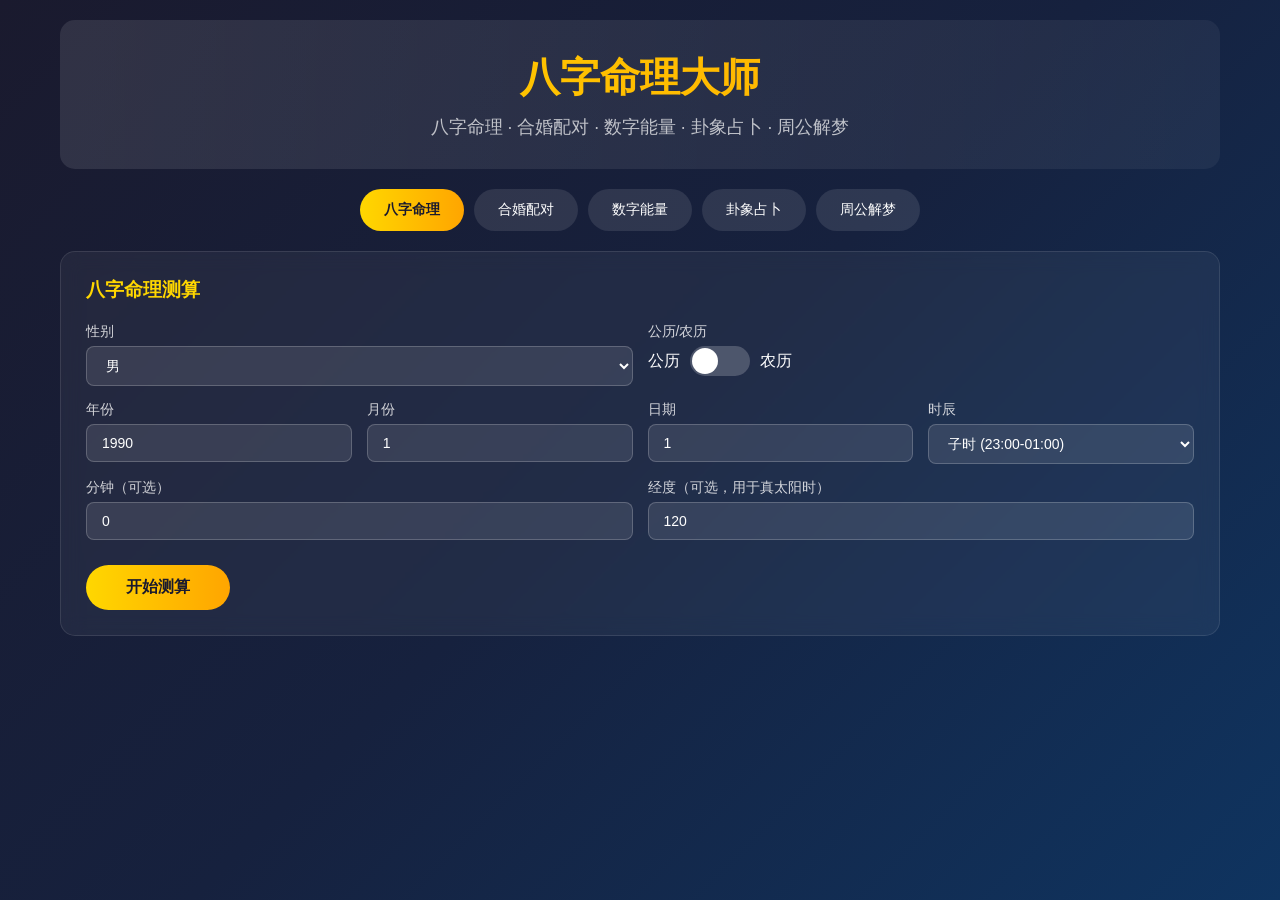
==== commit 1697c74a: "Add files via upload" ====
--- a/index.html
+++ b/index.html
@@ -2,585 +2,582 @@
 <html lang="zh-CN">
 <head>
     <meta charset="UTF-8">
-    <meta name="viewport" content="width=device-width, initial-scale=1.0, maximum-scale=1.0, user-scalable=no">
-    <title>八字命理大师</title>
+    <meta name="viewport" content="width=device-width, initial-scale=1.0">
+    <title>八字命理大师 - 网页版</title>
     <style>
-        * { margin: 0; padding: 0; box-sizing: border-box; }
-        :root {
-            --gold: #ffd700;
-            --gold-light: #ffec8b;
-            --gold-dark: #b8860b;
-            --bg-dark: #0d1117;
-            --bg-card: #161b22;
-            --bg-hover: #21262d;
-            --border-color: #30363d;
-            --text-primary: #f0f6fc;
-            --text-secondary: #8b949e;
-            --text-muted: #6e7681;
-        }
+        * {
+            margin: 0;
+            padding: 0;
+            box-sizing: border-box;
+        }
+        
         body {
-            font-family: -apple-system, BlinkMacSystemFont, 'Segoe UI', 'PingFang SC', 'Hiragino Sans GB', 'Microsoft YaHei', sans-serif;
-            background: linear-gradient(180deg, #0d1117 0%, #161b22 50%, #0d1117 100%);
+            font-family: 'Microsoft YaHei', 'SimHei', sans-serif;
+            background: linear-gradient(135deg, #1a1a2e 0%, #16213e 50%, #0f3460 100%);
             min-height: 100vh;
-            color: var(--text-primary);
-            padding-bottom: 80px;
-        }
+            color: #fff;
+        }
+        
         .container {
-            padding: 15px;
-            max-width: 600px;
+            max-width: 1200px;
             margin: 0 auto;
-        }
+            padding: 20px;
+        }
+        
         .header {
             text-align: center;
-            padding: 25px 0 20px;
-            background: linear-gradient(135deg, rgba(255,215,0,0.1) 0%, transparent 70%);
-            border-radius: 0 0 30px 30px;
+            padding: 30px 0;
+            background: linear-gradient(90deg, rgba(255,255,255,0.1), rgba(255,255,255,0.05));
+            border-radius: 15px;
             margin-bottom: 20px;
         }
+        
         .header h1 {
-            font-size: 28px;
-            background: linear-gradient(135deg, var(--gold) 0%, var(--gold-light) 50%, var(--gold-dark) 100%);
+            font-size: 2.5em;
+            background: linear-gradient(90deg, #ffd700, #ffa500);
             -webkit-background-clip: text;
             -webkit-text-fill-color: transparent;
             background-clip: text;
-            text-shadow: 0 0 30px rgba(255,215,0,0.3);
-            font-weight: 700;
-            letter-spacing: 3px;
-        }
+            margin-bottom: 10px;
+        }
+        
         .header p {
-            font-size: 13px;
-            color: var(--text-secondary);
-            margin-top: 8px;
-            letter-spacing: 2px;
-        }
-        .nav-tabs {
+            color: rgba(255,255,255,0.7);
+            font-size: 1.1em;
+        }
+        
+        .tabs {
             display: flex;
-            background: var(--bg-card);
-            border: 1px solid var(--border-color);
-            border-radius: 16px;
-            padding: 5px;
+            justify-content: center;
+            gap: 10px;
             margin-bottom: 20px;
-            box-shadow: 0 4px 20px rgba(0,0,0,0.3);
-        }
-        .nav-tab {
+            flex-wrap: wrap;
+        }
+        
+        .tab {
+            padding: 12px 24px;
+            background: rgba(255,255,255,0.1);
+            border: none;
+            border-radius: 25px;
+            color: #fff;
+            font-size: 14px;
+            cursor: pointer;
+            transition: all 0.3s ease;
+        }
+        
+        .tab:hover {
+            background: rgba(255,255,255,0.2);
+            transform: translateY(-2px);
+        }
+        
+        .tab.active {
+            background: linear-gradient(90deg, #ffd700, #ffa500);
+            color: #1a1a2e;
+            font-weight: bold;
+        }
+        
+        .content {
+            background: rgba(255,255,255,0.05);
+            border-radius: 15px;
+            padding: 25px;
+            backdrop-filter: blur(10px);
+            border: 1px solid rgba(255,255,255,0.1);
+        }
+        
+        .form-group {
+            margin-bottom: 15px;
+        }
+        
+        .form-group label {
+            display: block;
+            margin-bottom: 5px;
+            color: rgba(255,255,255,0.8);
+            font-size: 14px;
+        }
+        
+        .form-row {
+            display: flex;
+            gap: 15px;
+            flex-wrap: wrap;
+        }
+        
+        .form-col {
+            flex: 1;
+            min-width: 150px;
+        }
+        
+        input, select {
+            width: 100%;
+            padding: 10px 15px;
+            background: rgba(255,255,255,0.1);
+            border: 1px solid rgba(255,255,255,0.2);
+            border-radius: 8px;
+            color: #fff;
+            font-size: 14px;
+        }
+        
+        input:focus, select:focus {
+            outline: none;
+            border-color: #ffd700;
+        }
+        
+        input::placeholder {
+            color: rgba(255,255,255,0.4);
+        }
+        
+        .btn {
+            padding: 12px 40px;
+            background: linear-gradient(90deg, #ffd700, #ffa500);
+            border: none;
+            border-radius: 25px;
+            color: #1a1a2e;
+            font-size: 16px;
+            font-weight: bold;
+            cursor: pointer;
+            transition: all 0.3s ease;
+            margin-top: 10px;
+        }
+        
+        .btn:hover {
+            transform: translateY(-2px);
+            box-shadow: 0 5px 20px rgba(255,215,0,0.3);
+        }
+        
+        .result {
+            margin-top: 25px;
+            padding: 20px;
+            background: rgba(255,255,255,0.05);
+            border-radius: 12px;
+            border-left: 4px solid #ffd700;
+        }
+        
+        .result h3 {
+            color: #ffd700;
+            margin-bottom: 15px;
+            font-size: 1.3em;
+        }
+        
+        .result p {
+            line-height: 1.8;
+            margin-bottom: 10px;
+            color: rgba(255,255,255,0.9);
+        }
+        
+        .result strong {
+            color: #ffd700;
+        }
+        
+        .bazi-grid {
+            display: grid;
+            grid-template-columns: repeat(4, 1fr);
+            gap: 15px;
+            margin: 20px 0;
+        }
+        
+        .bazi-item {
+            text-align: center;
+            padding: 20px;
+            background: rgba(255,255,255,0.08);
+            border-radius: 10px;
+        }
+        
+        .bazi-item .ganzhi {
+            font-size: 2em;
+            font-weight: bold;
+            color: #ffd700;
+        }
+        
+        .bazi-item .label {
+            font-size: 12px;
+            color: rgba(255,255,255,0.6);
+            margin-top: 5px;
+        }
+        
+        .wuxing-bar {
+            display: flex;
+            gap: 10px;
+            margin: 15px 0;
+        }
+        
+        .wuxing-item {
             flex: 1;
             text-align: center;
-            padding: 12px 8px;
-            border-radius: 12px;
+        }
+        
+        .wuxing-bar .bar {
+            height: 20px;
+            background: rgba(255,255,255,0.1);
+            border-radius: 10px;
+            overflow: hidden;
+            margin-bottom: 5px;
+        }
+        
+        .wuxing-bar .fill {
+            height: 100%;
+            background: linear-gradient(90deg, #ffd700, #ffa500);
+            border-radius: 10px;
+            transition: width 0.5s ease;
+        }
+        
+        .wuxing-bar .label {
+            font-size: 12px;
+            color: rgba(255,255,255,0.7);
+        }
+        
+        .dayun-table {
+            width: 100%;
+            border-collapse: collapse;
+            margin-top: 15px;
+        }
+        
+        .dayun-table th, .dayun-table td {
+            padding: 10px;
+            text-align: center;
+            border-bottom: 1px solid rgba(255,255,255,0.1);
+        }
+        
+        .dayun-table th {
+            background: rgba(255,255,255,0.1);
+            color: #ffd700;
+        }
+        
+        .dayun-table .ganzhi {
+            color: #ffd700;
+            font-weight: bold;
+        }
+        
+        .score-display {
+            text-align: center;
+            margin: 30px 0;
+        }
+        
+        .score-circle {
+            width: 150px;
+            height: 150px;
+            border-radius: 50%;
+            background: conic-gradient(#ffd700 0%, #ffd700 var(--score), rgba(255,255,255,0.1) var(--score));
+            display: flex;
+            align-items: center;
+            justify-content: center;
+            margin: 0 auto;
+            position: relative;
+        }
+        
+        .score-circle::before {
+            content: '';
+            width: 120px;
+            height: 120px;
+            border-radius: 50%;
+            background: #1a1a2e;
+            position: absolute;
+        }
+        
+        .score-value {
+            position: relative;
+            z-index: 1;
+            font-size: 2.5em;
+            font-weight: bold;
+            color: #ffd700;
+        }
+        
+        .score-label {
+            margin-top: 15px;
+            font-size: 1.5em;
+            color: #fff;
+        }
+        
+        .score-desc {
+            color: rgba(255,255,255,0.7);
+            margin-top: 5px;
+        }
+        
+        .details-list {
+            list-style: none;
+            padding-left: 20px;
+        }
+        
+        .details-list li {
+            padding: 8px 0;
+            border-bottom: 1px solid rgba(255,255,255,0.05);
+            position: relative;
+        }
+        
+        .details-list li::before {
+            content: '•';
+            color: #ffd700;
+            position: absolute;
+            left: -15px;
+        }
+        
+        .hexagram-container {
+            text-align: center;
+            margin: 20px 0;
+        }
+        
+        .hexagram {
+            display: grid;
+            grid-template-columns: repeat(6, 1fr);
+            gap: 5px;
+            max-width: 400px;
+            margin: 0 auto;
+        }
+        
+        .yao {
+            width: 50px;
+            height: 20px;
+            background: rgba(255,255,255,0.2);
+            border-radius: 3px;
+            display: flex;
+            align-items: center;
+            justify-content: center;
+            font-size: 12px;
+            color: rgba(255,255,255,0.8);
+            transition: all 0.3s ease;
+        }
+        
+        .yao.old {
+            background: linear-gradient(90deg, #ff6b6b, #ee5a5a);
+            animation: pulse 1s infinite;
+        }
+        
+        @keyframes pulse {
+            0%, 100% { opacity: 1; }
+            50% { opacity: 0.7; }
+        }
+        
+        .yao.solid {
+            background: rgba(255,255,255,0.3);
+        }
+        
+        .yao.dashed {
+            background: transparent;
+            border: 2px dashed rgba(255,255,255,0.5);
+        }
+        
+        .hexagram-info {
+            margin-top: 20px;
+            padding: 15px;
+            background: rgba(255,255,255,0.05);
+            border-radius: 10px;
+        }
+        
+        .hexagram-name {
+            font-size: 1.8em;
+            color: #ffd700;
+            margin-bottom: 10px;
+        }
+        
+        .hexagram-text {
+            color: rgba(255,255,255,0.8);
+            line-height: 1.8;
+        }
+        
+        .dream-categories {
+            display: flex;
+            flex-wrap: wrap;
+            gap: 10px;
+            margin-bottom: 15px;
+        }
+        
+        .dream-tag {
+            padding: 8px 16px;
+            background: rgba(255,255,255,0.1);
+            border-radius: 20px;
             font-size: 13px;
             cursor: pointer;
             transition: all 0.3s ease;
-            position: relative;
-            overflow: hidden;
-            color: var(--text-secondary);
-        }
-        .nav-tab.active {
-            background: linear-gradient(135deg, var(--gold) 0%, #ff9500 100%);
-            color: #0d1117;
-            font-weight: 600;
-            box-shadow: 0 4px 15px rgba(255,215,0,0.3);
-            transform: translateY(-1px);
-        }
-        .nav-tab::before {
-            content: '';
-            position: absolute;
-            top: 0;
-            left: -100%;
-            width: 100%;
-            height: 2px;
-            background: linear-gradient(90deg, transparent, var(--gold), transparent);
-            transition: left 0.5s;
-        }
-        .nav-tab.active::before {
-            left: 100%;
-        }
-        .tab-content {
-            display: none;
-            animation: fadeIn 0.3s ease;
-        }
-        .tab-content.active {
-            display: block;
-        }
-        @keyframes fadeIn {
-            from { opacity: 0; transform: translateY(10px); }
-            to { opacity: 1; transform: translateY(0); }
-        }
-        .form-group {
-            margin-bottom: 18px;
-        }
-        .form-group label {
-            display: block;
+        }
+        
+        .dream-tag:hover {
+            background: rgba(255,255,255,0.2);
+        }
+        
+        .dream-result {
+            margin-top: 20px;
+            padding: 20px;
+            background: rgba(255,255,255,0.05);
+            border-radius: 10px;
+        }
+        
+        .dream-keyword {
+            color: #ffd700;
+            font-size: 1.2em;
+            margin-bottom: 10px;
+        }
+        
+        .dream-category {
+            font-size: 0.9em;
+            color: rgba(255,255,255,0.6);
+            margin-bottom: 15px;
+        }
+        
+        .dream-interpretation {
+            line-height: 1.8;
+            color: rgba(255,255,255,0.9);
+        }
+        
+        .number-analysis {
+            margin-top: 20px;
+        }
+        
+        .number-main {
+            display: flex;
+            gap: 20px;
+            flex-wrap: wrap;
+            margin-bottom: 20px;
+        }
+        
+        .number-card {
+            flex: 1;
+            min-width: 150px;
+            padding: 20px;
+            background: rgba(255,255,255,0.08);
+            border-radius: 10px;
+            text-align: center;
+        }
+        
+        .number-card .value {
+            font-size: 2em;
+            color: #ffd700;
+            font-weight: bold;
+        }
+        
+        .number-card .label {
+            font-size: 12px;
+            color: rgba(255,255,255,0.6);
+            margin-top: 5px;
+        }
+        
+        .shuli-badge {
+            display: inline-block;
+            padding: 5px 12px;
+            border-radius: 15px;
+            font-size: 12px;
+            margin-top: 10px;
+        }
+        
+        .shuli-badge.good {
+            background: rgba(76,175,80,0.2);
+            color: #4caf50;
+        }
+        
+        .shuli-badge.bad {
+            background: rgba(244,67,54,0.2);
+            color: #f44336;
+        }
+        
+        .shuli-badge.mixed {
+            background: rgba(255,193,7,0.2);
+            color: #ffc107;
+        }
+        
+        .digit-energy {
+            display: grid;
+            grid-template-columns: repeat(2, 1fr);
+            gap: 15px;
+            margin-top: 20px;
+        }
+        
+        .energy-card {
+            padding: 15px;
+            background: rgba(255,255,255,0.05);
+            border-radius: 10px;
+        }
+        
+        .energy-digit {
+            font-size: 1.5em;
+            color: #ffd700;
+            margin-bottom: 10px;
+        }
+        
+        .energy-item {
+            margin-bottom: 8px;
             font-size: 13px;
-            color: var(--text-secondary);
-            margin-bottom: 8px;
-            padding-left: 12px;
-        }
-        .form-group input, .form-group select {
-            width: 100%;
-            padding: 14px 16px;
-            border: 1px solid var(--border-color);
-            border-radius: 12px;
-            background: var(--bg-card);
-            color: var(--text-primary);
-            font-size: 15px;
-            transition: all 0.3s;
-            outline: none;
-        }
-        .form-group input:focus, .form-group select:focus {
-            border-color: var(--gold);
-            box-shadow: 0 0 0 3px rgba(255,215,0,0.1), 0 0 20px rgba(255,215,0,0.1);
-        }
-        .btn {
-            width: 100%;
-            padding: 16px;
-            border: none;
-            border-radius: 14px;
-            font-size: 16px;
-            font-weight: 600;
-            cursor: pointer;
-            transition: all 0.3s;
-            position: relative;
-            overflow: hidden;
-        }
-        .btn-primary {
-            background: linear-gradient(135deg, var(--gold) 0%, #ff9500 100%);
-            color: #0d1117;
-            box-shadow: 0 6px 20px rgba(255,215,0,0.3);
-        }
-        .btn-primary:hover {
-            transform: translateY(-2px);
-            box-shadow: 0 8px 25px rgba(255,215,0,0.4);
-        }
-        .btn-primary:active {
-            transform: translateY(0);
-        }
-        .btn-secondary {
-            background: var(--bg-card);
-            border: 1px solid var(--border-color);
-            color: var(--text-primary);
-        }
-        .btn-secondary:hover {
-            background: var(--bg-hover);
-            border-color: var(--gold);
-        }
-        .result-card {
-            background: var(--bg-card);
-            border: 1px solid var(--border-color);
-            border-radius: 16px;
-            padding: 20px;
-            margin-top: 20px;
-            box-shadow: 0 4px 20px rgba(0,0,0,2);
-            transition: all 0.3s;
-        }
-        .result-card:hover {
-            transform: translateY(-2px);
-            box-shadow: 0 8px 30px rgba(0,0,0,3);
-        }
-        .result-title {
-            font-size: 16px;
-            font-weight: 600;
-            color: var(--gold);
-            margin-bottom: 15px;
-            display: flex;
-            align-items: center;
-            gap: 8px;
-        }
-        .result-title::before {
-            content: '';
-            width: 4px;
-            height: 16px;
-            background: linear-gradient(180deg, var(--gold) 0%, #ff9500 100%);
-            border-radius: 2px;
-        }
-        .result-content {
-            font-size: 14px;
-            line-height: 1.8;
-            color: var(--text-primary);
-        }
-        .bazi-grid {
-            display: grid;
-            grid-template-columns: repeat(4, 1fr);
-            gap: 12px;
-            margin-top: 15px;
-        }
-        .bazi-cell {
-            text-align: center;
-            padding: 15px 10px;
-            background: linear-gradient(135deg, rgba(255,215,0,0.05) 0%, transparent 100%);
-            border: 1px solid rgba(255,215,0,0.1);
-            border-radius: 12px;
-            transition: all 0.3s;
-        }
-        .bazi-cell:hover {
-            background: rgba(255,215,0,0.1);
-            transform: scale(1.05);
-        }
-        .bazi-tian {
-            font-size: 28px;
-            font-weight: 700;
-            background: linear-gradient(135deg, var(--gold) 0%, var(--gold-light) 100%);
-            -webkit-background-clip: text;
-            -webkit-text-fill-color: transparent;
-            background-clip: text;
-        }
-        .bazi-di {
-            font-size: 14px;
-            color: var(--text-secondary);
-            margin-top: 4px;
-        }
-        .wuxing-tag {
+        }
+        
+        .energy-item .key {
+            color: rgba(255,255,255,0.6);
             display: inline-block;
-            padding: 4px 10px;
-            border-radius: 20px;
-            font-size: 12px;
-            font-weight: 500;
-            margin-top: 8px;
-        }
-        .wuxing-tag.mu, .wuxing-tag.木 { background: linear-gradient(135deg, #22c55e 0%, #16a34a 100%); color: #fff; }
-        .wuxing-tag.huo, .wuxing-tag.火 { background: linear-gradient(135deg, #ef4444 0%, #dc2626 100%); color: #fff; }
-        .wuxing-tag.tu, .wuxing-tag.土 { background: linear-gradient(135deg, #eab308 0%, #ca8a04 100%); color: #1f2937; }
-        .wuxing-tag.jin, .wuxing-tag.金 { background: linear-gradient(135deg, #9ca3af 0%, #6b7280 100%); color: #fff; }
-        .wuxing-tag.shui, .wuxing-tag.水 { background: linear-gradient(135deg, #3b82f6 0%, #2563eb 100%); color: #fff; }
-        .guagua-container {
-            text-align: center;
-            padding: 30px 20px;
-        }
-        .guagua-display {
-            width: 200px;
-            height: 200px;
-            margin: 0 auto;
-            background: radial-gradient(circle, rgba(255,215,0,0.1) 0%, transparent 70%);
-            border: 2px solid rgba(255,215,0,0.2);
-            border-radius: 50%;
-            display: flex;
-            align-items: center;
-            justify-content: center;
-            transition: all 0.5s;
-            cursor: pointer;
-            position: relative;
-        }
-        .guagua-display:hover {
-            transform: scale(1.05);
-            border-color: var(--gold);
-            box-shadow: 0 0 40px rgba(255,215,0,0.3);
-        }
-        .guagua-display::before {
-            content: '';
-            position: absolute;
-            inset: 10px;
-            border-radius: 50%;
-            border: 1px dashed rgba(255,215,0,0.3);
-        }
-        .guagua-symbol {
-            font-size: 72px;
-            background: linear-gradient(135deg, var(--gold) 0%, var(--gold-light) 100%);
-            -webkit-background-clip: text;
-            -webkit-text-fill-color: transparent;
-            background-clip: text;
-            text-shadow: 0 0 30px rgba(255,215,0,0.5);
-        }
-        .today-luck {
-            display: grid;
-            grid-template-columns: repeat(3, 1fr);
-            gap: 12px;
-            margin-top: 15px;
-        }
-        .luck-item {
-            text-align: center;
-            padding: 18px 12px;
-            background: var(--bg-card);
-            border: 1px solid var(--border-color);
-            border-radius: 14px;
-            transition: all 0.3s;
-        }
-        .luck-item:hover {
-            border-color: var(--gold);
-            transform: translateY(-3px);
-            box-shadow: 0 6px 20px rgba(255,215,0,0.1);
-        }
-        .luck-value {
-            font-size: 24px;
-            font-weight: 700;
-            background: linear-gradient(135deg, var(--gold) 0%, #ff9500 100%);
-            -webkit-background-clip: text;
-            -webkit-text-fill-color: transparent;
-            background-clip: text;
-        }
-        .luck-label {
-            font-size: 12px;
-            color: var(--text-secondary);
-            margin-top: 6px;
-        }
-        .number-analysis {
-            margin-top: 15px;
-        }
-        .number-row {
-            display: flex;
-            justify-content: space-between;
-            padding: 12px 0;
-            border-bottom: 1px solid var(--border-color);
-            transition: all 0.3s;
-        }
-        .number-row:hover {
-            background: rgba(255,215,0,0.03);
-            padding-left: 10px;
-            border-radius: 8px;
-        }
-        .number-row:last-child {
-            border-bottom: none;
-        }
-        .number-label {
-            color: var(--text-secondary);
-            font-size: 14px;
-        }
-        .number-value {
-            color: var(--text-primary);
-            font-weight: 500;
-            font-size: 14px;
-        }
-        .shishen-table {
-            width: 100%;
-            border-collapse: collapse;
-            margin-top: 15px;
-            background: rgba(0,0,0,0.2);
-            border-radius: 12px;
-            overflow: hidden;
-        }
-        .shishen-table th, .shishen-table td {
-            padding: 12px;
-            text-align: left;
-            border-bottom: 1px solid var(--border-color);
-            font-size: 13px;
-        }
-        .shishen-table th {
-            background: rgba(255,215,0,0.05);
-            color: var(--gold);
-            font-weight: 600;
-        }
-        .shishen-table tr:last-child td {
-            border-bottom: none;
-        }
-        .shishen-table tr:hover {
-            background: rgba(255,215,0,0.03);
-        }
-        .wuxing-chart {
-            display: flex;
-            justify-content: space-around;
-            align-items: flex-end;
-            height: 120px;
-            margin-top: 20px;
-            padding: 15px;
-            background: rgba(0,0,0,0.2);
-            border-radius: 12px;
-        }
-        .wuxing-bar {
-            display: flex;
-            flex-direction: column;
-            align-items: center;
-            gap: 8px;
-            flex: 1;
-        }
-        .wuxing-bar-fill {
-            width: 30px;
-            background: linear-gradient(180deg, var(--gold) 0%, #ff9500 100%);
-            border-radius: 8px 8px 0 0;
-            transition: height 0.5s ease;
-            min-height: 10px;
-        }
-        .wuxing-bar-label {
-            font-size: 12px;
-            color: var(--text-secondary);
-        }
-        .horoscope-card {
-            background: linear-gradient(135deg, rgba(255,215,0,0.08) 0%, transparent 100%);
-            border: 1px solid rgba(255,215,0,0.15);
-        }
-        .section-title {
-            font-size: 15px;
-            font-weight: 600;
-            color: var(--text-primary);
-            margin-bottom: 12px;
-            display: flex;
-            align-items: center;
-            gap: 8px;
-        }
-        .section-title::after {
-            content: '';
-            flex: 1;
-            height: 1px;
-            background: linear-gradient(90deg, rgba(255,215,0,0.5) 0%, transparent 100%);
-        }
-        .yi-ji-item {
-            display: flex;
-            justify-content: space-between;
-            padding: 10px 15px;
-            background: rgba(0,0,0,0.2);
-            border-radius: 10px;
-            margin-bottom: 8px;
-        }
-        .yi-ji-item.yi {
-            border-left: 3px solid #22c55e;
-        }
-        .yi-ji-item.ji {
-            border-left: 3px solid #ef4444;
-        }
-        .yi-ji-label {
-            font-size: 14px;
-            color: var(--text-secondary);
-        }
-        .yi-ji-value {
-            font-size: 14px;
-            color: var(--text-primary);
-        }
-        .floating-nav {
-            position: fixed;
-            bottom: 0;
-            left: 0;
-            right: 0;
-            background: rgba(13, 17, 23, 0.95);
-            backdrop-filter: blur(20px);
-            border-top: 1px solid var(--border-color);
-            padding: 10px 15px 25px;
-            display: none;
-        }
-        .toast {
-            position: fixed;
-            top: 50%;
-            left: 50%;
-            transform: translate(-50%, -50%);
-            background: rgba(0,0,0,0.8);
-            color: #fff;
-            padding: 15px 25px;
-            border-radius: 10px;
-            font-size: 14px;
-            z-index: 1000;
-            display: none;
-        }
+            width: 60px;
+        }
+        
+        .energy-item .value {
+            color: rgba(255,255,255,0.9);
+        }
+        
         .loading {
             text-align: center;
-            padding: 30px;
-            color: var(--gold);
-        }
+            padding: 50px;
+            color: #ffd700;
+        }
+        
         .loading::after {
             content: '';
             display: inline-block;
             width: 20px;
             height: 20px;
-            border: 2px solid rgba(255,215,0,0.3);
-            border-top-color: var(--gold);
+            border: 2px solid rgba(255,255,255,0.3);
+            border-top-color: #ffd700;
             border-radius: 50%;
             animation: spin 1s linear infinite;
             margin-left: 10px;
         }
+        
         @keyframes spin {
             to { transform: rotate(360deg); }
         }
-        .bazi-detail-section {
-            margin-top: 15px;
-            padding: 15px;
-            background: rgba(0,0,0,0.2);
-            border-radius: 12px;
-        }
-        .bazi-detail-title {
-            font-size: 14px;
-            color: var(--gold);
-            margin-bottom: 10px;
-            font-weight: 600;
-        }
-        .bazi-detail-content {
-            font-size: 13px;
-            color: var(--text-secondary);
-            line-height: 1.8;
-        }
-        .wuxing-detail-row {
+        
+        .toggle-switch {
+            position: relative;
+            width: 60px;
+            height: 30px;
+            background: rgba(255,255,255,0.2);
+            border-radius: 15px;
+            cursor: pointer;
+        }
+        
+        .toggle-switch::before {
+            content: '';
+            position: absolute;
+            width: 26px;
+            height: 26px;
+            background: #fff;
+            border-radius: 50%;
+            top: 2px;
+            left: 2px;
+            transition: all 0.3s ease;
+        }
+        
+        .toggle-switch.active::before {
+            left: 32px;
+        }
+        
+        .toggle-label {
             display: flex;
-            justify-content: space-between;
-            padding: 8px 0;
-            border-bottom: 1px dashed var(--border-color);
-        }
-        .wuxing-detail-row:last-child {
-            border-bottom: none;
-        }
-        .wuxing-detail-name {
-            color: var(--text-secondary);
-            font-size: 13px;
-        }
-        .wuxing-detail-value {
-            color: var(--gold);
-            font-weight: 500;
-            font-size: 13px;
-        }
-        .rizhu-info {
-            background: linear-gradient(135deg, rgba(255,215,0,0.1) 0%, transparent 100%);
-            padding: 15px;
-            border-radius: 12px;
-            margin-top: 15px;
-            border: 1px solid rgba(255,215,0,0.1);
-        }
-        .rizhu-title {
-            font-size: 15px;
-            color: var(--gold);
-            font-weight: 600;
-            margin-bottom: 10px;
-        }
-        .rizhu-content {
-            font-size: 13px;
-            color: var(--text-primary);
-            line-height: 1.8;
-        }
-        .calendar-switch {
-            display: flex;
+            align-items: center;
             gap: 10px;
-            margin-top: 8px;
-        }
-        .calendar-option {
-            flex: 1;
-            padding: 10px;
-            text-align: center;
-            border-radius: 10px;
-            font-size: 13px;
-            cursor: pointer;
-            transition: all 0.3s;
-            background: var(--bg-card);
-            border: 1px solid var(--border-color);
-            color: var(--text-secondary);
-        }
-        .calendar-option.active {
-            background: linear-gradient(135deg, var(--gold) 0%, #ff9500 100%);
-            color: #0d1117;
-            font-weight: 600;
-            border-color: var(--gold);
-        }
-        .pillar-detail {
-            margin-top: 12px;
-            padding: 12px;
-            background: rgba(0,0,0,0.2);
-            border-radius: 10px;
-            font-size: 12px;
-            color: var(--text-secondary);
-            line-height: 1.6;
-        }
-        .shishen-badge {
-            display: inline-block;
-            padding: 2px 8px;
-            background: rgba(255,215,0,0.15);
-            border-radius: 10px;
-            font-size: 11px;
-            color: var(--gold);
-            margin-right: 5px;
-            margin-bottom: 3px;
-        }
-        .wuxing-analysis-card {
-            margin-top: 15px;
-        }
-        .wuxing-summary {
-            padding: 15px;
-            background: rgba(0,0,0,0.2);
-            border-radius: 12px;
-            margin-top: 10px;
-            font-size: 13px;
-            line-height: 1.8;
-            color: var(--text-secondary);
+        }
+        
+        @media (max-width: 768px) {
+            .form-row {
+                flex-direction: column;
+            }
+            
+            .bazi-grid {
+                grid-template-columns: repeat(2, 1fr);
+            }
+            
+            .hexagram {
+                grid-template-columns: repeat(3, 1fr);
+            }
+            
+            .hexagram .yao {
+                width: 100%;
+            }
+            
+            .digit-energy {
+                grid-template-columns: 1fr;
+            }
         }
     </style>
 </head>
@@ -588,1549 +585,673 @@
     <div class="container">
         <div class="header">
             <h1>八字命理大师</h1>
-            <p>知命改运 · 趋吉避凶</p>
+            <p>八字命理 · 合婚配对 · 数字能量 · 卦象占卜 · 周公解梦</p>
         </div>
         
-        <div class="nav-tabs">
-            <div class="nav-tab active" onclick="showTab('home')">首页</div>
-            <div class="nav-tab" onclick="showTab('bazi')">八字排盘</div>
-            <div class="nav-tab" onclick="showTab('guagua')">卦象占卜</div>
-            <div class="nav-tab" onclick="showTab('number')">号码分析</div>
+        <div class="tabs">
+            <button class="tab active" onclick="showTab('bazi')">八字命理</button>
+            <button class="tab" onclick="showTab('hehun')">合婚配对</button>
+            <button class="tab" onclick="showTab('number')">数字能量</button>
+            <button class="tab" onclick="showTab('gua')">卦象占卜</button>
+            <button class="tab" onclick="showTab('dream')">周公解梦</button>
         </div>
         
-        <!-- 首页 -->
-        <div id="home" class="tab-content active">
-            <div class="today-luck">
-                <div class="luck-item">
-                    <div class="luck-value">88%</div>
-                    <div class="luck-label">今日运势</div>
+        <div class="content">
+            <!-- 八字命理 -->
+            <div id="bazi" class="tab-content">
+                <h3 style="color: #ffd700; margin-bottom: 20px;">八字命理测算</h3>
+                
+                <div class="form-row">
+                    <div class="form-col">
+                        <div class="form-group">
+                            <label>性别</label>
+                            <select id="bazi_gender">
+                                <option value="男">男</option>
+                                <option value="女">女</option>
+                            </select>
+                        </div>
+                    </div>
+                    <div class="form-col">
+                        <div class="form-group">
+                            <label>公历/农历</label>
+                            <div class="toggle-label">
+                                <span>公历</span>
+                                <div class="toggle-switch" id="bazi_lunar_toggle" onclick="toggleLunar('bazi')"></div>
+                                <span>农历</span>
+                            </div>
+                        </div>
+                    </div>
                 </div>
-                <div class="luck-item">
-                    <div class="luck-value">★★★★</div>
-                    <div class="luck-label">财运指数</div>
+                
+                <div class="form-row">
+                    <div class="form-col">
+                        <div class="form-group">
+                            <label>年份</label>
+                            <input type="number" id="bazi_year" placeholder="请输入年份" value="1990">
+                        </div>
+                    </div>
+                    <div class="form-col">
+                        <div class="form-group">
+                            <label>月份</label>
+                            <input type="number" id="bazi_month" placeholder="请输入月份" value="1">
+                        </div>
+                    </div>
+                    <div class="form-col">
+                        <div class="form-group">
+                            <label>日期</label>
+                            <input type="number" id="bazi_day" placeholder="请输入日期" value="1">
+                        </div>
+                    </div>
+                    <div class="form-col">
+                        <div class="form-group">
+                            <label>时辰</label>
+                            <select id="bazi_hour">
+                                <option value="0">子时 (23:00-01:00)</option>
+                                <option value="1">丑时 (01:00-03:00)</option>
+                                <option value="2">寅时 (03:00-05:00)</option>
+                                <option value="3">卯时 (05:00-07:00)</option>
+                                <option value="4">辰时 (07:00-09:00)</option>
+                                <option value="5">巳时 (09:00-11:00)</option>
+                                <option value="6">午时 (11:00-13:00)</option>
+                                <option value="7">未时 (13:00-15:00)</option>
+                                <option value="8">申时 (15:00-17:00)</option>
+                                <option value="9">酉时 (17:00-19:00)</option>
+                                <option value="10">戌时 (19:00-21:00)</option>
+                                <option value="11">亥时 (21:00-23:00)</option>
+                            </select>
+                        </div>
+                    </div>
                 </div>
-                <div class="luck-item">
-                    <div class="luck-value">★★★☆</div>
-                    <div class="luck-label">感情指数</div>
+                
+                <div class="form-row">
+                    <div class="form-col">
+                        <div class="form-group">
+                            <label>分钟（可选）</label>
+                            <input type="number" id="bazi_minute" placeholder="请输入分钟" value="0">
+                        </div>
+                    </div>
+                    <div class="form-col">
+                        <div class="form-group">
+                            <label>经度（可选，用于真太阳时）</label>
+                            <input type="number" id="bazi_longitude" placeholder="如：116.4" value="120">
+                        </div>
+                    </div>
                 </div>
+                
+                <button class="btn" onclick="calculateBazi()">开始测算</button>
+                
+                <div id="bazi_result" style="display: none;">
+                    <div class="result">
+                        <h3>八字命盘</h3>
+                        <div class="bazi-grid" id="bazi_grid"></div>
+                        
+                        <h3 style="margin-top: 20px;">五行分布</h3>
+                        <div class="wuxing-bar" id="wuxing_bar"></div>
+                        
+                        <h3 style="margin-top: 20px;">十神分析</h3>
+                        <div id="shichen_result"></div>
+                        
+                        <h3 style="margin-top: 20px;">日主强弱</h3>
+                        <p><strong>日主：</strong><span id="rizhu"></span></p>
+                        <p><strong>强弱：</strong><span id="strong_weak"></span></p>
+                        <p><strong>纳音：</strong><span id="nayin"></span></p>
+                        
+                        <h3 style="margin-top: 20px;">大运流年</h3>
+                        <table class="dayun-table" id="dayun_table"></table>
+                    </div>
+                </div>
+                
+                <div id="bazi_loading" class="loading" style="display: none;">正在测算...</div>
             </div>
             
-            <div class="result-card horoscope-card">
-                <div class="result-title">今日宜忌</div>
-                <div class="result-content">
-                    <div style="display: grid; grid-template-columns: 1fr 1fr; gap: 15px;">
-                        <div>
-                            <div class="section-title">宜</div>
-                            <div class="yi-ji-item yi"><span class="yi-ji-label">出行</span><span class="yi-ji-value">✓</span></div>
-                            <div class="yi-ji-item yi"><span class="yi-ji-label">交易</span><span class="yi-ji-value">✓</span></div>
-                            <div class="yi-ji-item yi"><span class="yi-ji-label">祭祀</span><span class="yi-ji-value">✓</span></div>
-                            <div class="yi-ji-item yi"><span class="yi-ji-label">祈福</span><span class="yi-ji-value">✓</span></div>
-                        </div>
-                        <div>
-                            <div class="section-title">忌</div>
-                            <div class="yi-ji-item ji"><span class="yi-ji-label">动土</span><span class="yi-ji-value">✗</span></div>
-                            <div class="yi-ji-item ji"><span class="yi-ji-label">安葬</span><span class="yi-ji-value">✗</span></div>
-                            <div class="yi-ji-item ji"><span class="yi-ji-label">破土</span><span class="yi-ji-value">✗</span></div>
-                            <div class="yi-ji-item ji"><span class="yi-ji-label">开光</span><span class="yi-ji-value">✗</span></div>
+            <!-- 合婚配对 -->
+            <div id="hehun" class="tab-content" style="display: none;">
+                <h3 style="color: #ffd700; margin-bottom: 20px;">八字合婚配对</h3>
+                
+                <div style="border: 1px solid rgba(255,255,255,0.2); border-radius: 10px; padding: 20px; margin-bottom: 20px;">
+                    <h4 style="color: #ffd700; margin-bottom: 15px;">男方信息</h4>
+                    <div class="form-row">
+                        <div class="form-col">
+                            <div class="form-group">
+                                <label>年份</label>
+                                <input type="number" id="hehun_m_year" placeholder="请输入年份" value="1990">
+                            </div>
+                        </div>
+                        <div class="form-col">
+                            <div class="form-group">
+                                <label>月份</label>
+                                <input type="number" id="hehun_m_month" placeholder="请输入月份" value="1">
+                            </div>
+                        </div>
+                        <div class="form-col">
+                            <div class="form-group">
+                                <label>日期</label>
+                                <input type="number" id="hehun_m_day" placeholder="请输入日期" value="1">
+                            </div>
+                        </div>
+                        <div class="form-col">
+                            <div class="form-group">
+                                <label>时辰</label>
+                                <select id="hehun_m_hour">
+                                    <option value="0">子时</option>
+                                    <option value="1">丑时</option>
+                                    <option value="2">寅时</option>
+                                    <option value="3">卯时</option>
+                                    <option value="4">辰时</option>
+                                    <option value="5">巳时</option>
+                                    <option value="6">午时</option>
+                                    <option value="7">未时</option>
+                                    <option value="8">申时</option>
+                                    <option value="9">酉时</option>
+                                    <option value="10">戌时</option>
+                                    <option value="11">亥时</option>
+                                </select>
+                            </div>
                         </div>
                     </div>
                 </div>
+                
+                <div style="border: 1px solid rgba(255,255,255,0.2); border-radius: 10px; padding: 20px;">
+                    <h4 style="color: #ffd700; margin-bottom: 15px;">女方信息</h4>
+                    <div class="form-row">
+                        <div class="form-col">
+                            <div class="form-group">
+                                <label>年份</label>
+                                <input type="number" id="hehun_f_year" placeholder="请输入年份" value="1992">
+                            </div>
+                        </div>
+                        <div class="form-col">
+                            <div class="form-group">
+                                <label>月份</label>
+                                <input type="number" id="hehun_f_month" placeholder="请输入月份" value="1">
+                            </div>
+                        </div>
+                        <div class="form-col">
+                            <div class="form-group">
+                                <label>日期</label>
+                                <input type="number" id="hehun_f_day" placeholder="请输入日期" value="1">
+                            </div>
+                        </div>
+                        <div class="form-col">
+                            <div class="form-group">
+                                <label>时辰</label>
+                                <select id="hehun_f_hour">
+                                    <option value="0">子时</option>
+                                    <option value="1">丑时</option>
+                                    <option value="2">寅时</option>
+                                    <option value="3">卯时</option>
+                                    <option value="4">辰时</option>
+                                    <option value="5">巳时</option>
+                                    <option value="6">午时</option>
+                                    <option value="7">未时</option>
+                                    <option value="8">申时</option>
+                                    <option value="9">酉时</option>
+                                    <option value="10">戌时</option>
+                                    <option value="11">亥时</option>
+                                </select>
+                            </div>
+                        </div>
+                    </div>
+                </div>
+                
+                <button class="btn" onclick="calculateHehun()">开始合婚</button>
+                
+                <div id="hehun_result" style="display: none;">
+                    <div class="result">
+                        <div class="score-display">
+                            <div class="score-circle" id="score_circle"></div>
+                            <div class="score-label" id="score_label"></div>
+                            <div class="score-desc" id="score_desc"></div>
+                        </div>
+                        
+                        <h3>八字信息</h3>
+                        <div class="form-row">
+                            <div class="form-col">
+                                <p><strong>男方八字：</strong><span id="bazi_m"></span></p>
+                                <p><strong>生肖：</strong><span id="zodiac_m"></span></p>
+                            </div>
+                            <div class="form-col">
+                                <p><strong>女方八字：</strong><span id="bazi_f"></span></p>
+                                <p><strong>生肖：</strong><span id="zodiac_f"></span></p>
+                            </div>
+                        </div>
+                        
+                        <h3>详细分析</h3>
+                        <ul class="details-list" id="hehun_details"></ul>
+                    </div>
+                </div>
+                
+                <div id="hehun_loading" class="loading" style="display: none;">正在合婚...</div>
             </div>
             
-            <div class="result-card">
-                <div class="result-title">今日生肖运势</div>
-                <div class="result-content">
-                    <div style="display: grid; gap: 10px;">
-                        <div style="display: flex; align-items: center; gap: 10px;">
-                            <span style="color: #22c55e; font-weight: 600;">吉：</span>
-                            <span>鼠、龙、猴</span>
-                        </div>
-                        <div style="display: flex; align-items: center; gap: 10px;">
-                            <span style="color: var(--text-secondary); font-weight: 600;">平：</span>
-                            <span>牛、虎、兔、蛇、马、羊、鸡、狗、猪</span>
-                        </div>
-                        <div style="display: flex; align-items: center; gap: 10px;">
-                            <span style="color: #ef4444; font-weight: 600;">凶：</span>
-                            <span>无</span>
-                        </div>
-                    </div>
+            <!-- 数字能量 -->
+            <div id="number" class="tab-content" style="display: none;">
+                <h3 style="color: #ffd700; margin-bottom: 20px;">数字能量分析</h3>
+                
+                <div class="form-group">
+                    <label>输入号码（手机号码、车牌号等）</label>
+                    <input type="text" id="number_input" placeholder="请输入数字，如：13812345678" value="13812345678">
                 </div>
+                
+                <button class="btn" onclick="analyzeNumber()">开始分析</button>
+                
+                <div id="number_result" style="display: none;">
+                    <div class="number-analysis">
+                        <div class="number-main">
+                            <div class="number-card">
+                                <div class="value" id="number_total"></div>
+                                <div class="label">数字总和</div>
+                            </div>
+                            <div class="number-card">
+                                <div class="value" id="shuli_number"></div>
+                                <div class="label">81数理</div>
+                                <div class="shuli-badge" id="shuli_badge"></div>
+                            </div>
+                        </div>
+                        
+                        <h3>数理含义</h3>
+                        <p id="shuli_meaning"></p>
+                        
+                        <h3>五行分布</h3>
+                        <div class="wuxing-bar" id="number_wuxing"></div>
+                        
+                        <h3>数字特征</h3>
+                        <div id="number_patterns"></div>
+                        
+                        <h3>数字能量</h3>
+                        <div class="digit-energy" id="digit_energy"></div>
+                    </div>
+                </div>
+                
+                <div id="number_loading" class="loading" style="display: none;">正在分析...</div>
             </div>
             
-            <div class="result-card">
-                <div class="result-title">五行旺度</div>
-                <div class="wuxing-chart">
-                    <div class="wuxing-bar"><div class="wuxing-bar-fill" style="height: 70%;"></div><div class="wuxing-bar-label">金</div></div>
-                    <div class="wuxing-bar"><div class="wuxing-bar-fill" style="height: 85%;"></div><div class="wuxing-bar-label">木</div></div>
-                    <div class="wuxing-bar"><div class="wuxing-bar-fill" style="height: 60%;"></div><div class="wuxing-bar-label">水</div></div>
-                    <div class="wuxing-bar"><div class="wuxing-bar-fill" style="height: 90%;"></div><div class="wuxing-bar-label">火</div></div>
-                    <div class="wuxing-bar"><div class="wuxing-bar-fill" style="height: 50%;"></div><div class="wuxing-bar-label">土</div></div>
+            <!-- 卦象占卜 -->
+            <div id="gua" class="tab-content" style="display: none;">
+                <h3 style="color: #ffd700; margin-bottom: 20px;">卦象占卜</h3>
+                
+                <p style="color: rgba(255,255,255,0.7); margin-bottom: 20px;">点击下方按钮进行占卜，系统将随机生成一卦</p>
+                
+                <button class="btn" onclick="castGua()">开始占卜</button>
+                
+                <div id="gua_result" style="display: none;">
+                    <div class="hexagram-container">
+                        <div class="hexagram" id="hexagram"></div>
+                        <div class="hexagram-info">
+                            <div class="hexagram-name" id="hexagram_name"></div>
+                            <div class="hexagram-text" id="hexagram_text"></div>
+                        </div>
+                        
+                        <h3 style="margin-top: 20px;">卦辞</h3>
+                        <p id="gua_ci"></p>
+                        
+                        <h3>爻辞详解</h3>
+                        <div id="yao_details"></div>
+                        
+                        <div id="change_info" style="display: none; margin-top: 20px;">
+                            <h3>变卦提示</h3>
+                            <p id="change_hexagram"></p>
+                        </div>
+                    </div>
                 </div>
+                
+                <div id="gua_loading" class="loading" style="display: none;">正在占卜...</div>
             </div>
             
-            <div class="result-card">
-                <div class="result-title">命理小知识</div>
-                <div class="result-content">
-                    <p style="font-size: 13px; color: var(--text-secondary); line-height: 1.8;">
-                        <strong style="color: var(--gold);">八字</strong>是根据出生年月日时推算出来的四柱干支，每一柱由天干和地支组成，共八个字，故称八字。通过分析八字中五行的生克关系，可以推断一个人的性格、事业、财运、婚姻等方面的信息。
-                    </p>
+            <!-- 周公解梦 -->
+            <div id="dream" class="tab-content" style="display: none;">
+                <h3 style="color: #ffd700; margin-bottom: 20px;">周公解梦</h3>
+                
+                <div class="form-group">
+                    <label>输入梦境关键词</label>
+                    <input type="text" id="dream_input" placeholder="如：龙、蛇、水、结婚等" value="龙">
                 </div>
+                
+                <div class="dream-categories">
+                    <span class="dream-tag" onclick="setDreamKeyword('动物')">动物类</span>
+                    <span class="dream-tag" onclick="setDreamKeyword('自然')">自然类</span>
+                    <span class="dream-tag" onclick="setDreamKeyword('人物')">人物类</span>
+                    <span class="dream-tag" onclick="setDreamKeyword('场景')">场景类</span>
+                    <span class="dream-tag" onclick="setDreamKeyword('物品')">物品类</span>
+                    <span class="dream-tag" onclick="setDreamKeyword('身体')">身体类</span>
+                    <span class="dream-tag" onclick="setDreamKeyword('情感')">情感类</span>
+                </div>
+                
+                <button class="btn" onclick="getDreamInterpretation()">解梦</button>
+                
+                <div id="dream_result" style="display: none;">
+                    <div id="dream_results"></div>
+                </div>
+                
+                <div id="dream_loading" class="loading" style="display: none;">正在解梦...</div>
             </div>
         </div>
-        
-        <!-- 八字排盘 -->
-        <div id="bazi" class="tab-content">
-            <div class="form-group">
-                <label>选择性别</label>
-                <select id="gender">
-                    <option value="male">男</option>
-                    <option value="female">女</option>
-                </select>
-            </div>
-            <div class="form-group">
-                <label>出生日期</label>
-                <input type="date" id="birthDate" value="1990-01-01">
-                <div class="calendar-switch">
-                    <div class="calendar-option active" onclick="setCalendarType('solar')">公历</div>
-                    <div class="calendar-option" onclick="setCalendarType('lunar')">农历</div>
-                </div>
-            </div>
-            <div class="form-group">
-                <label>出生时辰</label>
-                <select id="birthTime">
-                    <option value="0">子时 (23:00-01:00)</option>
-                    <option value="1">丑时 (01:00-03:00)</option>
-                    <option value="2">寅时 (03:00-05:00)</option>
-                    <option value="3">卯时 (05:00-07:00)</option>
-                    <option value="4">辰时 (07:00-09:00)</option>
-                    <option value="5">巳时 (09:00-11:00)</option>
-                    <option value="6">午时 (11:00-13:00)</option>
-                    <option value="7">未时 (13:00-15:00)</option>
-                    <option value="8">申时 (15:00-17:00)</option>
-                    <option value="9">酉时 (17:00-19:00)</option>
-                    <option value="10">戌时 (19:00-21:00)</option>
-                    <option value="11">亥时 (21:00-23:00)</option>
-                </select>
-            </div>
-            <button class="btn btn-primary" onclick="calculateBaziMain()">开始排盘</button>
-            <div id="baziResult"></div>
-        </div>
-        
-        <!-- 卦象占卜 -->
-        <div id="guagua" class="tab-content">
-            <div class="guagua-container">
-                <div class="guagua-display" onclick="randomGua()">
-                    <div class="guagua-symbol">?</div>
-                </div>
-                <p style="margin-top: 15px; color: var(--gold); font-size: 14px;">点击卦象开始占卜</p>
-            </div>
-            <div id="guaResult"></div>
-        </div>
-        
-        <!-- 号码分析 -->
-        <div id="number" class="tab-content">
-            <div class="form-group">
-                <label>输入号码（手机号/车牌号）</label>
-                <input type="text" id="numberInput" placeholder="请输入手机号或车牌号">
-            </div>
-            <button class="btn btn-primary" onclick="analyzeNumber()">开始分析</button>
-            <div id="numberResult"></div>
-        </div>
     </div>
-
+    
     <script>
-        // 当前日历类型
-        let calendarType = 'solar';
-
-        // 设置日历类型
-        function setCalendarType(type) {
-            calendarType = type;
-            document.querySelectorAll('.calendar-option').forEach(el => el.classList.remove('active'));
-            document.querySelector(`.calendar-option[onclick="setCalendarType('${type}')"]`).classList.add('active');
-        }
-
-        // 数据常量定义
-        const TIANGAN = ["甲", "乙", "丙", "丁", "戊", "己", "庚", "辛", "壬", "癸"];
-        const DIZHI = ["子", "丑", "寅", "卯", "辰", "巳", "午", "未", "申", "酉", "戌", "亥"];
-        const TIANGAN_WUXING = {"甲":"木","乙":"木","丙":"火","丁":"火","戊":"土","己":"土","庚":"金","辛":"金","壬":"水","癸":"水"};
-        const DIZHI_WUXING = {"子":"水","丑":"土","寅":"木","卯":"木","辰":"土","巳":"火","午":"火","未":"土","申":"金","酉":"金","戌":"土","亥":"水"};
-        const DIZHI_CANGGAN = {
-            "子": ["癸"],
-            "丑": ["己", "癸", "辛"],
-            "寅": ["甲", "丙", "戊"],
-            "卯": ["乙"],
-            "辰": ["戊", "乙", "癸"],
-            "巳": ["丙", "庚", "戊"],
-            "午": ["丁", "己"],
-            "未": ["己", "丁", "乙"],
-            "申": ["庚", "壬", "戊"],
-            "酉": ["辛"],
-            "戌": ["戊", "辛", "丁"],
-            "亥": ["壬", "甲"]
-        };
-        const SHENGXIAO = ["鼠", "牛", "虎", "兔", "龙", "蛇", "马", "羊", "猴", "鸡", "狗", "猪"];
-        const SHICHEN_NAMES = ["子时", "丑时", "寅时", "卯时", "辰时", "巳时", "午时", "未时", "申时", "酉时", "戌时", "亥时"];
-        const SHICHEN_TIMES = ["23:00-01:00", "01:00-03:00", "03:00-05:00", "05:00-07:00", "07:00-09:00", "09:00-11:00", "11:00-13:00", "13:00-15:00", "15:00-17:00", "17:00-19:00", "19:00-21:00", "21:00-23:00"];
-        
-        // 十神关系表（以日主为基准）
-        const SHISHEN_RELATIONS = {
-            0: {0:"比肩",1:"劫财",2:"食神",3:"伤官",4:"偏财",5:"正财",6:"七杀",7:"正官",8:"偏印",9:"正印"},
-            1: {1:"比肩",0:"劫财",3:"食神",2:"伤官",5:"偏财",4:"正财",7:"七杀",6:"正官",9:"偏印",8:"正印"},
-            2: {2:"比肩",3:"劫财",4:"食神",5:"伤官",6:"偏财",7:"正财",8:"七杀",9:"正官",0:"偏印",1:"正印"},
-            3: {3:"比肩",2:"劫财",5:"食神",4:"伤官",7:"偏财",6:"正财",9:"七杀",8:"正官",1:"偏印",0:"正印"},
-            4: {4:"比肩",5:"劫财",6:"食神",7:"伤官",8:"偏财",9:"正财",0:"七杀",1:"正官",2:"偏印",3:"正印"},
-            5: {5:"比肩",4:"劫财",7:"食神",6:"伤官",9:"偏财",8:"正财",1:"七杀",0:"正官",3:"偏印",2:"正印"},
-            6: {6:"比肩",7:"劫财",8:"食神",9:"伤官",0:"偏财",1:"正财",2:"七杀",3:"正官",4:"偏印",5:"正印"},
-            7: {7:"比肩",6:"劫财",9:"食神",8:"伤官",1:"偏财",0:"正财",3:"七杀",2:"正官",5:"偏印",4:"正印"},
-            8: {8:"比肩",9:"劫财",0:"食神",1:"伤官",2:"偏财",3:"正财",4:"七杀",5:"正官",6:"偏印",7:"正印"},
-            9: {9:"比肩",8:"劫财",1:"食神",0:"伤官",3:"偏财",2:"正财",5:"七杀",4:"正官",7:"偏印",6:"正印"}
-        };
-        
-        const SHISHEN_DETAIL = {
-            "比肩": {"含义":"与日主同五行同阴阳，代表兄弟姐妹、朋友、同事、竞争关系","作用":"帮身抗官杀、分夺财星。身强不喜比肩，身弱喜比肩帮身","性格":"独立自主、自尊心强、有竞争意识、重情义","吉凶":"身强为忌：争夺、破财、竞争压力大；身弱为喜：得助、合作顺利"},
-            "劫财": {"含义":"与日主同五行异阴阳，代表兄弟姐妹、朋友、争夺、破耗","作用":"帮身但带争夺性质，克正财，性格较比肩更激烈","性格":"热情豪爽、行动力强、但易冲动、花钱大手大脚","吉凶":"身强为忌：破财、被抢、竞争激烈；身弱为喜：得朋友助力"},
-            "食神": {"含义":"日主所生且同阴阳，代表才华、口福、享受、子孙","作用":"泄秀生财，制杀护身，是吉神之一","性格":"温和善良、有艺术天赋、懂得享受生活、心胸宽广","吉凶":"为喜：才华横溢、财源广进、子孙贤孝；过旺：懒惰、好逸恶劳"},
-            "伤官": {"含义":"日主所生且异阴阳，代表才华、创意、叛逆、口才","作用":"泄秀但带叛逆性，克正官，伤尽反贵","性格":"聪明伶俐、创意十足、叛逆不羁、口才好但易得罪人","吉凶":"为喜：才华出众、创新能力强；为忌：口舌是非、克夫克官"},
-            "偏财": {"含义":"日主所克且同阴阳，代表横财、意外之财、父亲、情人","作用":"生官杀，泄食伤，代表不稳定的财富","性格":"慷慨大方、善于理财、重视物质、有商业头脑","吉凶":"为喜：财运亨通、投资获利；为忌：破财、因财生祸"},
-            "正财": {"含义":"日主所克且异阴阳，代表正当收入、妻子、稳定财富","作用":"生官杀，代表通过正当途径获得的财富","性格":"勤俭节约、务实稳重、重视家庭、责任心强","吉凶":"为喜：收入稳定、婚姻美满；为忌：财多身弱反为累"},
-            "七杀": {"含义":"克日主且同阴阳，代表压力、挑战、小人、权威、儿子","作用":"攻身之神，需制化，制化得宜则成大贵","性格":"有魄力、有威严、敢于冒险、性格刚强","吉凶":"无制为凶：压力、小人、灾祸；有制为吉：权威、成就"},
-            "正官": {"含义":"克日主且异阴阳，代表官职、名誉、上司、女儿、约束力","作用":"护身之神，代表正当的权力和地位","性格":"正直守法、有责任感、重视名誉、循规蹈矩","吉凶":"为喜：仕途顺利、名誉良好；为忌：压力过大、受制于人"},
-            "偏印": {"含义":"生日主且同阴阳，代表偏门学识、继母、不稳定的帮助","作用":"生身但带偏性，夺食神，代表特殊的才能","性格":"思维独特、有偏门才华、敏感多疑、孤独","吉凶":"为喜：特殊才能、灵感强；为忌：孤独、健康不佳"},
-            "正印": {"含义":"生日主且异阴阳，代表学业、母亲、贵人、保护","作用":"生身护身，化官杀，是吉神之一","性格":"仁慈善良、好学上进、有贵人缘、重视精神","吉凶":"为喜：学业有成、贵人相助；过旺：依赖性强、懒惰"}
-        };
-
-        const SHENGXIAO_GUIREN = {
-            "鼠": {"天乙贵人": ["牛", "猴"], "文昌贵人": ["龙"], "桃花贵人": ["兔"], "事业贵人": ["龙", "猴"]},
-            "牛": {"天乙贵人": ["鼠", "蛇"], "文昌贵人": ["鸡"], "桃花贵人": ["马"], "事业贵人": ["蛇", "鸡"]},
-            "虎": {"天乙贵人": ["猪", "马"], "文昌贵人": ["狗"], "桃花贵人": ["兔"], "事业贵人": ["马", "狗"]},
-            "兔": {"天乙贵人": ["狗", "猪"], "文昌贵人": ["羊"], "桃花贵人": ["鼠"], "事业贵人": ["羊", "猪"]},
-            "龙": {"天乙贵人": ["鸡", "猴"], "文昌贵人": ["猴"], "桃花贵人": ["鸡"], "事业贵人": ["鼠", "猴"]},
-            "蛇": {"天乙贵人": ["鸡", "牛"], "文昌贵人": ["鸡"], "桃花贵人": ["马"], "事业贵人": ["牛", "鸡"]},
-            "马": {"天乙贵人": ["羊", "虎"], "文昌贵人": ["虎"], "桃花贵人": ["兔"], "事业贵人": ["虎", "狗"]},
-            "羊": {"天乙贵人": ["马", "猪"], "文昌贵人": ["猪"], "桃花贵人": ["鼠"], "事业贵人": ["猪", "兔"]},
-            "猴": {"天乙贵人": ["鼠", "龙"], "文昌贵人": ["龙"], "桃花贵人": ["鸡"], "事业贵人": ["鼠", "龙"]},
-            "鸡": {"天乙贵人": ["蛇", "牛"], "文昌贵人": ["蛇"], "桃花贵人": ["马"], "事业贵人": ["蛇", "牛"]},
-            "狗": {"天乙贵人": ["兔", "虎"], "文昌贵人": ["马"], "桃花贵人": ["兔"], "事业贵人": ["虎", "马"]},
-            "猪": {"天乙贵人": ["兔", "羊"], "文昌贵人": ["兔"], "桃花贵人": ["鼠"], "事业贵人": ["羊", "兔"]},
-        };
-
-        const SHENGXIAO_PERSONALITY = {
-            "鼠": {"优点":"聪明伶俐，善于社交，反应敏捷，适应力强，做事灵活多变，善于把握机会，理财能力出众。","缺点":"有时过于精明而显得不够坦诚，做事可能过于计较得失，有时缺乏魄力。","事业特点":"适合从事需要灵活应变的工作，如贸易、金融、咨询等。善于发现商机，但需注意不要过于投机。","贵人特征":"贵人生肖为牛、猴，这类人能给你带来稳定和智慧的帮助。"},
-            "牛": {"优点":"踏实稳重，勤劳坚韧，做事有条不紊，责任心极强，为人忠厚老实，重情重义。","缺点":"固执己见，有时不够灵活，不善于表达感情，做事可能过于保守。","事业特点":"适合从事需要耐心和毅力的工作，如工程、建筑、农业等。稳扎稳打，但需注意把握机会。","贵人特征":"贵人生肖为鼠、蛇，这类人能给你带来智慧和机遇的帮助。"},
-            "虎": {"优点":"威风凛凛，豪爽大方，有领导才能，敢于冒险，性格刚强，正义感强。","缺点":"有时过于冲动，容易得罪人，做事虎头蛇尾，有时不够细心。","事业特点":"适合从事需要魄力和领导力的工作，如管理、创业、军警等。敢于开拓，但需注意稳扎稳打。","贵人特征":"贵人生肖为猪、马，这类人能给你带来支持和机遇的帮助。"},
-            "兔": {"优点":"温文尔雅，心思细腻，善解人意，有艺术天赋，为人谦和有礼。","缺点":"有时过于优柔寡断，缺乏魄力，容易逃避矛盾，有时过于敏感。","事业特点":"适合从事需要细心和创造力的工作，如艺术、设计、教育等。善于协调，但需注意果断决策。","贵人特征":"贵人生肖为狗、猪，这类人能给你带来忠诚和支持的帮助。"},
-            "龙": {"优点":"气宇轩昂，雄心壮志，才华横溢，有远大理想，充满自信和魅力。","缺点":"有时过于自负，好面子，做事不够脚踏实地，有时过于理想化。","事业特点":"适合从事需要创新和领导力的工作，如创业、管理、艺术等。志向远大，但需注意脚踏实地。","贵人特征":"贵人生肖为鸡、猴，这类人能给你带来智慧和执行力的帮助。"},
-            "蛇": {"优点":"智慧深沉，洞察力强，思维缜密，做事有条理，善于谋划。","缺点":"有时多疑敏感，城府较深，让人难以接近，有时过于谨慎。","事业特点":"适合从事需要智慧和策略的工作，如研究、投资、咨询等。善于分析，但需注意开放心态。","贵人特征":"贵人生肖为鸡、牛，这类人能给你带来稳定和智慧的帮助。"},
-            "马": {"优点":"热情奔放，自由洒脱，精力充沛，行动力强，乐观开朗，善于交际。","缺点":"有时过于急躁，缺乏耐心，做事三分钟热度，有时不够稳重。","事业特点":"适合从事需要行动力和社交能力的工作，如销售、传媒、旅游等。善于开拓，但需注意持之以恒。","贵人特征":"贵人生肖为羊、虎，这类人能给你带来支持和机遇的帮助。"},
-            "羊": {"优点":"温柔善良，富有同情心，艺术修养高，内心丰富，为人谦逊有礼。","缺点":"有时过于软弱，缺乏主见，容易受人影响，有时过于悲观。","事业特点":"适合从事需要创造力和同理心的工作，如艺术、教育、医疗等。善于关怀，但需注意独立自主。","贵人特征":"贵人生肖为马、猪，这类人能给你带来动力和支持的帮助。"},
-            "猴": {"优点":"机智灵活，聪明好动，幽默风趣，学习能力极强，善于变通，多才多艺。","缺点":"有时过于调皮，不够稳重，做事缺乏恒心，有时过于投机取巧。","事业特点":"适合从事需要创新和应变能力的工作，如科技、媒体、贸易等。善于创新，但需注意持之以恒。","贵人特征":"贵人生肖为鼠、龙，这类人能给你带来智慧和机遇的帮助。"},
-            "鸡": {"优点":"精明能干，观察力敏锐，做事认真负责，追求完美，善于分析问题。","缺点":"有时过于挑剔，爱批评，容易与人产生摩擦，有时过于追求完美。","事业特点":"适合从事需要细心和分析能力的工作，如财务、审计、研究等。善于管理，但需注意包容他人。","贵人特征":"贵人生肖为蛇、牛，这类人能给你带来智慧和稳定的帮助。"},
-            "狗": {"优点":"忠诚正直，重情重义，有正义感，为人可靠，做事认真负责。","缺点":"有时过于固执，多疑焦虑，容易悲观，有时不够灵活。","事业特点":"适合从事需要忠诚和责任感的工作，如军警、安保、服务等。忠于职守，但需注意开放心态。","贵人特征":"贵人生肖为兔、虎，这类人能给你带来支持和机遇的帮助。"},
-            "猪": {"优点":"心地善良，豁达大度，为人真诚，乐天知命，享受生活，有福气。","缺点":"有时过于懒散，缺乏进取心，容易被人利用，有时过于天真。","事业特点":"适合从事需要耐心和真诚的工作，如服务、教育、医疗等。善于享受生活，但需注意积极进取。","贵人特征":"贵人生肖为兔、羊，这类人能给你带来和谐和支持的帮助。"}
-        };
-
-        // 节气数据
-        const JIEQI_DATES = {
-            "立春": [2, 4], "惊蛰": [3, 6], "清明": [4, 5], "立夏": [5, 5],
-            "芒种": [6, 6], "小暑": [7, 7], "立秋": [8, 6], "白露": [9, 7],
-            "寒露": [10, 8], "立冬": [11, 7], "大雪": [12, 7], "小寒": [1, 5]
-        };
-
-        const JIEQI_MONTH_ZHI = {
-            "立春": "寅", "惊蛰": "卯", "清明": "辰", "立夏": "巳",
-            "芒种": "午", "小暑": "未", "立秋": "申", "白露": "酉",
-            "寒露": "戌", "立冬": "亥", "大雪": "子", "小寒": "丑"
-        };
-
-        // 春节日期数据（1900-2100年）
-        const SPRING_FESTIVAL = {
-            1900: [1, 31], 1901: [2, 19], 1902: [2, 8], 1903: [1, 29], 1904: [2, 16],
-            1905: [2, 4], 1906: [1, 25], 1907: [2, 13], 1908: [2, 2], 1909: [1, 22],
-            1910: [2, 10], 1911: [1, 30], 1912: [2, 18], 1913: [2, 6], 1914: [1, 26],
-            1915: [2, 14], 1916: [2, 3], 1917: [1, 23], 1918: [2, 11], 1919: [2, 1],
-            1920: [2, 20], 1921: [2, 8], 1922: [1, 28], 1923: [2, 16], 1924: [2, 5],
-            1925: [1, 25], 1926: [2, 13], 1927: [2, 2], 1928: [1, 23], 1929: [2, 10],
-            1930: [1, 30], 1931: [2, 17], 1932: [2, 6], 1933: [1, 26], 1934: [2, 14],
-            1935: [2, 4], 1936: [1, 24], 1937: [2, 11], 1938: [1, 31], 1939: [2, 19],
-            1940: [2, 8], 1941: [1, 27], 1942: [2, 15], 1943: [2, 5], 1944: [1, 25],
-            1945: [2, 13], 1946: [2, 2], 1947: [1, 22], 1948: [2, 10], 1949: [1, 29],
-            1950: [2, 17], 1951: [2, 6], 1952: [1, 27], 1953: [2, 14], 1954: [2, 3],
-            1955: [1, 24], 1956: [2, 12], 1957: [1, 31], 1958: [2, 18], 1959: [2, 8],
-            1960: [1, 28], 1961: [2, 15], 1962: [2, 5], 1963: [1, 25], 1964: [2, 13],
-            1965: [2, 2], 1966: [1, 21], 1967: [2, 9], 1968: [1, 30], 1969: [2, 17],
-            1970: [2, 6], 1971: [1, 27], 1972: [2, 15], 1973: [2, 3], 1974: [1, 23],
-            1975: [2, 11], 1976: [1, 31], 1977: [2, 18], 1978: [2, 7], 1979: [1, 28],
-            1980: [2, 16], 1981: [2, 5], 1982: [1, 25], 1983: [2, 13], 1984: [2, 2],
-            1985: [2, 20], 1986: [2, 9], 1987: [1, 29], 1988: [2, 17], 1989: [2, 6],
-            1990: [1, 27], 1991: [2, 15], 1992: [2, 4], 1993: [2, 21], 1994: [2, 10],
-            1995: [1, 31], 1996: [2, 19], 1997: [2, 7], 1998: [1, 28], 1999: [2, 16],
-            2000: [2, 5], 2001: [1, 24], 2002: [2, 12], 2003: [2, 1], 2004: [1, 22],
-            2005: [2, 9], 2006: [1, 29], 2007: [2, 18], 2008: [2, 7], 2009: [1, 26],
-            2010: [2, 14], 2011: [2, 3], 2012: [1, 23], 2013: [2, 10], 2014: [1, 31],
-            2015: [2, 19], 2016: [2, 8], 2017: [1, 28], 2018: [2, 16], 2019: [2, 5],
-            2020: [1, 25], 2021: [2, 12], 2022: [2, 1], 2023: [1, 22], 2024: [2, 10],
-            2025: [1, 29], 2026: [2, 17], 2027: [2, 6], 2028: [1, 26], 2029: [2, 13],
-            2030: [2, 3], 2031: [1, 23], 2032: [2, 11], 2033: [1, 31], 2034: [2, 19],
-            2035: [2, 8], 2036: [1, 28], 2037: [2, 15], 2038: [2, 4], 2039: [1, 24],
-            2040: [2, 12], 2041: [2, 1], 2042: [1, 22], 2043: [2, 10], 2044: [1, 30],
-            2045: [2, 17], 2046: [2, 6], 2047: [1, 26], 2048: [2, 14], 2049: [2, 3],
-            2050: [1, 23], 2051: [2, 10], 2052: [1, 31], 2053: [2, 19], 2054: [2, 7],
-            2055: [1, 27], 2056: [2, 15], 2057: [2, 4], 2058: [1, 24], 2059: [2, 12],
-            2060: [2, 1], 2061: [1, 21], 2062: [2, 9], 2063: [1, 29], 2064: [2, 17],
-            2065: [2, 5], 2066: [1, 26], 2067: [2, 14], 2068: [2, 3], 2069: [1, 23],
-            2070: [2, 11], 2071: [1, 31], 2072: [2, 19], 2073: [2, 7], 2074: [1, 27],
-            2075: [2, 15], 2076: [2, 4], 2077: [1, 24], 2078: [2, 12], 2079: [2, 1],
-            2080: [1, 22], 2081: [2, 10], 2082: [1, 30], 2083: [2, 17], 2084: [2, 6],
-            2085: [1, 26], 2086: [2, 14], 2087: [2, 3], 2088: [1, 23], 2089: [2, 10],
-            2090: [1, 30], 2091: [2, 18], 2092: [2, 7], 2093: [1, 27], 2094: [2, 15],
-            2095: [2, 4], 2096: [1, 24], 2097: [2, 11], 2098: [1, 31], 2099: [2, 19],
-            2100: [2, 9]
-        };
-
-        // 农历月份天数数据（1900-2100年）
-        const LUNAR_MONTH_DATA = {
-            2025: [[30, 30, 29, 30, 29, 30, 29, 30, 29, 30, 29, 30], 30, 6],
-            2024: [[30, 29, 30, 29, 30, 29, 30, 29, 30, 29, 30, 30], 30, 2],
-            2023: [[29, 30, 29, 30, 29, 30, 29, 30, 29, 30, 29, 30], 0, 0],
-            2022: [[30, 29, 30, 29, 30, 29, 30, 29, 30, 29, 30, 29], 30, 4],
-            2021: [[29, 30, 29, 30, 29, 30, 29, 30, 29, 30, 29, 30], 0, 0],
-            2020: [[30, 29, 30, 29, 30, 29, 30, 29, 30, 29, 30, 30], 30, 4],
-            2019: [[29, 30, 29, 30, 29, 30, 29, 30, 29, 30, 29, 30], 0, 0],
-            2018: [[30, 29, 30, 29, 30, 29, 30, 29, 30, 29, 30, 29], 30, 6],
-            2017: [[29, 30, 29, 30, 29, 30, 29, 30, 29, 30, 29, 30], 0, 0],
-            2016: [[30, 29, 30, 29, 30, 29, 30, 29, 30, 29, 30, 30], 30, 5],
-            2015: [[29, 30, 29, 30, 29, 30, 29, 30, 29, 30, 29, 30], 0, 0],
-            2014: [[30, 29, 30, 29, 30, 29, 30, 29, 30, 29, 30, 29], 30, 9],
-            2013: [[29, 30, 29, 30, 29, 30, 29, 30, 29, 30, 29, 30], 0, 0],
-            2012: [[30, 29, 30, 29, 30, 29, 30, 29, 30, 29, 30, 30], 30, 4],
-            2011: [[29, 30, 29, 30, 29, 30, 29, 30, 29, 30, 29, 30], 0, 0],
-            2010: [[30, 29, 30, 29, 30, 29, 30, 29, 30, 29, 30, 29], 30, 6],
-            2009: [[29, 30, 29, 30, 29, 30, 29, 30, 29, 30, 29, 30], 0, 0],
-            2008: [[30, 29, 30, 29, 30, 29, 30, 29, 30, 29, 30, 30], 30, 5],
-            2007: [[29, 30, 29, 30, 29, 30, 29, 30, 29, 30, 29, 30], 0, 0],
-            2006: [[30, 29, 30, 29, 30, 29, 30, 29, 30, 29, 30, 29], 30, 7],
-            2005: [[29, 30, 29, 30, 29, 30, 29, 30, 29, 30, 29, 30], 0, 0],
-            2004: [[30, 29, 30, 29, 30, 29, 30, 29, 30, 29, 30, 30], 30, 2],
-            2003: [[30, 30, 29, 30, 29, 30, 29, 30, 29, 30, 29, 30], 0, 0],
-            2002: [[30, 29, 30, 29, 30, 29, 30, 29, 30, 29, 30, 29], 30, 4],
-            2001: [[29, 30, 29, 30, 29, 30, 29, 30, 29, 30, 29, 30], 0, 0],
-            2000: [[30, 29, 30, 29, 30, 29, 30, 29, 30, 29, 30, 30], 30, 5],
-            1999: [[29, 30, 29, 30, 29, 30, 29, 30, 29, 30, 29, 30], 0, 0],
-            1998: [[30, 29, 30, 29, 30, 29, 30, 29, 30, 29, 30, 29], 30, 5],
-            1997: [[29, 30, 29, 30, 29, 30, 29, 30, 29, 30, 29, 30], 0, 0],
-            1996: [[30, 29, 30, 29, 30, 29, 30, 29, 30, 29, 30, 30], 30, 1],
-            1995: [[29, 30, 29, 30, 29, 30, 29, 30, 29, 30, 29, 30], 0, 0],
-            1994: [[30, 29, 30, 29, 30, 29, 30, 29, 30, 29, 30, 29], 30, 10],
-            1993: [[29, 30, 29, 30, 30, 29, 30, 29, 30, 29, 30, 30], 0, 0],
-            1992: [[30, 29, 30, 29, 30, 29, 30, 29, 30, 29, 30, 30], 30, 3],
-            1991: [[29, 30, 29, 30, 29, 30, 29, 30, 29, 30, 29, 30], 0, 0],
-            1990: [[30, 29, 30, 29, 30, 29, 30, 29, 30, 29, 30, 29], 30, 5],
-            1989: [[29, 30, 29, 30, 29, 30, 29, 30, 29, 30, 29, 30], 0, 0],
-            1988: [[30, 29, 30, 29, 30, 29, 30, 29, 30, 29, 30, 30], 30, 2],
-            1987: [[29, 30, 29, 30, 29, 30, 29, 30, 29, 30, 29, 30], 0, 0],
-            1986: [[30, 29, 30, 29, 30, 29, 30, 29, 30, 29, 30, 29], 30, 4],
-            1985: [[29, 30, 29, 30, 29, 30, 29, 30, 29, 30, 29, 30], 0, 0],
-            1984: [[30, 29, 30, 29, 30, 29, 30, 29, 30, 29, 30, 30], 30, 10],
-            1983: [[29, 30, 29, 30, 29, 30, 29, 30, 29, 30, 29, 30], 0, 0],
-            1982: [[30, 29, 30, 29, 30, 29, 30, 29, 30, 29, 30, 29], 30, 4],
-            1981: [[29, 30, 29, 30, 29, 30, 29, 30, 29, 30, 29, 30], 0, 0],
-            1980: [[30, 29, 30, 29, 29, 29, 30, 29, 30, 29, 30], 0, 0],
-            1979: [[29, 30, 29, 30, 29, 30, 29, 30, 29, 30, 29, 30], 0, 0],
-            1978: [[30, 29, 30, 29, 30, 29, 30, 29, 30, 29, 30, 29], 30, 6],
-            1977: [[29, 30, 29, 30, 29, 30, 29, 30, 29, 30, 29, 30], 0, 0],
-            1976: [[30, 29, 30, 29, 30, 29, 30, 29, 30, 29, 30, 30], 30, 8],
-            1975: [[29, 30, 29, 30, 29, 30, 29, 30, 29, 30, 29, 30], 0, 0],
-            1974: [[30, 29, 30, 29, 30, 29, 30, 29, 30, 29, 30, 29], 30, 4],
-            1973: [[29, 30, 29, 30, 29, 30, 29, 30, 29, 30, 29, 30], 0, 0],
-            1972: [[30, 29, 30, 29, 30, 29, 30, 29, 30, 29, 30, 30], 30, 2],
-            1971: [[29, 30, 29, 30, 29, 30, 29, 30, 29, 30, 29, 30], 0, 0],
-            1970: [[30, 29, 30, 29, 30, 29, 30, 29, 30, 29, 30, 29], 30, 6],
-            1969: [[29, 30, 29, 30, 29, 30, 29, 30, 29, 30, 29, 30], 0, 0],
-            1968: [[30, 29, 30, 29, 30, 29, 30, 29, 30, 29, 30, 30], 30, 7],
-            1967: [[29, 30, 29, 30, 29, 30, 29, 30, 29, 30, 29, 30], 0, 0],
-            1966: [[30, 29, 30, 29, 30, 29, 30, 29, 30, 29, 30, 29], 30, 3],
-            1965: [[29, 30, 29, 30, 29, 30, 29, 30, 29, 30, 29, 30], 0, 0],
-            1964: [[30, 29, 30, 29, 30, 29, 30, 29, 30, 29, 30, 30], 30, 5],
-            1963: [[29, 30, 29, 30, 29, 30, 29, 30, 29, 30, 29, 30], 0, 0],
-            1962: [[30, 29, 30, 29, 30, 29, 30, 29, 30, 29, 30, 29], 30, 4],
-            1961: [[29, 30, 29, 30, 29, 30, 29, 30, 29, 30, 29, 30], 0, 0],
-            1960: [[30, 29, 30, 29, 30, 29, 30, 29, 30, 29, 30, 30], 30, 6],
-            1959: [[29, 30, 29, 30, 29, 30, 29, 30, 29, 30, 29, 30], 0, 0],
-            1958: [[30, 29, 30, 29, 30, 29, 30, 29, 30, 29, 30, 29], 30, 5],
-            1957: [[29, 30, 29, 30, 29, 30, 29, 30, 29, 30, 29, 30], 0, 0],
-            1956: [[30, 29, 30, 29, 30, 29, 30, 29, 30, 29, 30, 30], 30, 3],
-            1955: [[29, 30, 29, 30, 29, 30, 29, 30, 29, 30, 29, 30], 0, 0],
-            1954: [[30, 29, 30, 29, 30, 29, 30, 29, 30, 29, 30, 29], 30, 2],
-            1953: [[29, 30, 29, 30, 29, 30, 29, 30, 29, 30, 29, 30], 0, 0],
-            1952: [[30, 29, 30, 29, 30, 29, 30, 29, 30, 29, 30, 30], 30, 5],
-            1951: [[29, 30, 29, 30, 29, 30, 29, 30, 29, 30, 29, 30], 0, 0],
-            1950: [[30, 29, 30, 29, 30, 29, 30, 29, 30, 29, 30, 29], 30, 4],
-            1949: [[29, 30, 29, 30, 29, 30, 29, 30, 29, 30, 29, 30], 0, 0],
-            1948: [[30, 29, 30, 29, 30, 29, 30, 29, 30, 29, 30, 30], 30, 1],
-            1947: [[29, 30, 29, 30, 29, 30, 29, 30, 29, 30, 29, 30], 0, 0],
-            1946: [[30, 29, 30, 29, 30, 29, 30, 29, 30, 29, 30, 29], 30, 6],
-            1945: [[29, 30, 29, 30, 29, 30, 29, 30, 29, 30, 29, 30], 0, 0],
-            1944: [[30, 29, 30, 29, 30, 29, 30, 29, 30, 29, 30, 30], 30, 5],
-            1943: [[29, 30, 29, 30, 29, 30, 29, 30, 29, 30, 29, 30], 0, 0],
-            1942: [[30, 29, 30, 29, 30, 29, 30, 29, 30, 29, 30, 29], 30, 4],
-            1941: [[29, 30, 29, 30, 29, 30, 29, 30, 29, 30, 29, 30], 0, 0],
-            1940: [[30, 29, 30, 29, 30, 29, 30, 29, 30, 29, 30, 30], 30, 7],
-            1939: [[29, 30, 29, 30, 29, 30, 29, 30, 29, 30, 29, 30], 0, 0],
-            1938: [[30, 29, 30, 29, 30, 29, 30, 29, 30, 29, 30, 29], 30, 6],
-            1937: [[29, 30, 29, 30, 29, 30, 29, 30, 29, 30, 29, 30], 0, 0],
-            1936: [[30, 29, 30, 29, 30, 29, 30, 29, 30, 29, 30, 30], 30, 3],
-            1935: [[29, 30, 29, 30, 29, 30, 29, 30, 29, 30, 29, 30], 0, 0],
-            1934: [[30, 29, 30, 29, 30, 29, 30, 29, 30, 29, 30, 29], 30, 1],
-            1933: [[29, 30, 29, 30, 29, 30, 29, 30, 29, 30, 29, 30], 0, 0],
-            1932: [[30, 29, 30, 29, 30, 29, 30, 29, 30, 29, 30, 30], 30, 6],
-            1931: [[29, 30, 29, 30, 29, 30, 29, 30, 29, 30, 29, 30], 0, 0],
-            1930: [[30, 29, 30, 29, 30, 29, 30, 29, 30, 29, 30, 29], 30, 4],
-            1929: [[29, 30, 29, 30, 29, 30, 29, 30, 29, 30, 29, 30], 0, 0],
-            1928: [[30, 29, 30, 29, 30, 29, 30, 29, 30, 29, 30, 30], 30, 2],
-            1927: [[29, 30, 29, 30, 29, 30, 29, 30, 29, 30, 29, 30], 0, 0],
-            1926: [[30, 29, 30, 29, 30, 29, 30, 29, 30, 29, 30, 29], 30, 5],
-            1925: [[29, 30, 29, 30, 29, 30, 29, 30, 29, 30, 29, 30], 0, 0],
-            1924: [[30, 29, 30, 29, 30, 29, 30, 29, 30, 29, 30, 30], 30, 5],
-            1923: [[29, 30, 29, 30, 29, 30, 29, 30, 29, 30, 29, 30], 0, 0],
-            1922: [[30, 29, 30, 29, 30, 29, 30, 29, 30, 29, 30, 29], 30, 3],
-            1921: [[29, 30, 29, 30, 29, 30, 29, 30, 29, 30, 29, 30], 0, 0],
-            1920: [[30, 29, 30, 29, 30, 29, 30, 29, 30, 29, 30, 30], 30, 7],
-            1919: [[29, 30, 29, 30, 29, 30, 29, 30, 29, 30, 29, 30], 0, 0],
-            1918: [[30, 29, 30, 29, 30, 29, 30, 29, 30, 29, 30, 29], 30, 6],
-            1917: [[29, 30, 29, 30, 29, 30, 29, 30, 29, 30, 29, 30], 0, 0],
-            1916: [[30, 29, 30, 29, 30, 29, 30, 29, 30, 29, 30, 30], 30, 2],
-            1915: [[29, 30, 29, 30, 29, 30, 29, 30, 29, 30, 29, 30], 0, 0],
-            1914: [[30, 29, 30, 29, 30, 29, 30, 29, 30, 29, 30, 29], 30, 5],
-            1913: [[29, 30, 29, 30, 29, 30, 29, 30, 29, 30, 29, 30], 0, 0],
-            1912: [[30, 29, 30, 29, 30, 29, 30, 29, 30, 29, 30, 30], 30, 4],
-            1911: [[29, 30, 29, 30, 29, 30, 29, 30, 29, 30, 29, 30], 0, 0],
-            1910: [[30, 29, 30, 29, 30, 29, 30, 29, 30, 29, 30, 29], 30, 6],
-            1909: [[29, 30, 29, 30, 29, 30, 29, 30, 29, 30, 29, 30], 0, 0],
-            1908: [[30, 29, 30, 29, 30, 29, 30, 29, 30, 29, 30, 30], 30, 2],
-            1907: [[29, 30, 29, 30, 29, 30, 29, 30, 29, 30, 29, 30], 0, 0],
-            1906: [[30, 29, 30, 29, 30, 29, 30, 29, 30, 29, 30, 29], 30, 4],
-            1905: [[29, 30, 29, 30, 29, 30, 29, 30, 29, 30, 29, 30], 0, 0],
-            1904: [[30, 29, 30, 29, 30, 29, 30, 29, 30, 29, 30, 30], 30, 2],
-            1903: [[29, 30, 29, 30, 29, 30, 29, 30, 29, 30, 29, 30], 0, 0],
-            1902: [[30, 29, 30, 29, 30, 29, 30, 29, 30, 29, 30, 29], 30, 6],
-            1901: [[29, 30, 29, 30, 29, 30, 29, 30, 29, 30, 29, 30], 0, 0],
-            1900: [[30, 29, 30, 29, 30, 29, 30, 29, 30, 29, 30, 29], 30, 8]
-        };
-
-        // 八字计算核心函数（完全按照电脑版逻辑）
-        
-        function getShichenIndex(hour, minute=0) {
-            if (hour == 23 || (hour == 0 && minute < 60) || (hour == 1 && minute == 0)) {
-                return 0;
+        function showTab(tabName) {
+            document.querySelectorAll('.tab').forEach(t => t.classList.remove('active'));
+            document.querySelectorAll('.tab-content').forEach(c => c.style.display = 'none');
+            event.target.classList.add('active');
+            document.getElementById(tabName).style.display = 'block';
+        }
+        
+        function toggleLunar(prefix) {
+            const toggle = document.getElementById(prefix + '_lunar_toggle');
+            toggle.classList.toggle('active');
+        }
+        
+        function isLunar(prefix) {
+            return document.getElementById(prefix + '_lunar_toggle').classList.contains('active');
+        }
+        
+        async function calculateBazi() {
+            const year = document.getElementById('bazi_year').value;
+            const month = document.getElementById('bazi_month').value;
+            const day = document.getElementById('bazi_day').value;
+            const hour = document.getElementById('bazi_hour').value;
+            const minute = document.getElementById('bazi_minute').value || 0;
+            const longitude = document.getElementById('bazi_longitude').value || 120;
+            const gender = document.getElementById('bazi_gender').value;
+            
+            document.getElementById('bazi_result').style.display = 'none';
+            document.getElementById('bazi_loading').style.display = 'block';
+            
+            try {
+                const response = await fetch('/api/calculate_bazi', {
+                    method: 'POST',
+                    headers: { 'Content-Type': 'application/json' },
+                    body: JSON.stringify({
+                        year, month, day, hour, minute,
+                        is_lunar: isLunar('bazi'),
+                        longitude, gender
+                    })
+                });
+                const data = await response.json();
+                displayBaziResult(data);
+            } catch (error) {
+                alert('测算失败，请重试');
+            } finally {
+                document.getElementById('bazi_loading').style.display = 'none';
             }
-            if (hour >= 1 && hour < 3) return 1;
-            if (hour >= 3 && hour < 5) return 2;
-            if (hour >= 5 && hour < 7) return 3;
-            if (hour >= 7 && hour < 9) return 4;
-            if (hour >= 9 && hour < 11) return 5;
-            if (hour >= 11 && hour < 13) return 6;
-            if (hour >= 13 && hour < 15) return 7;
-            if (hour >= 15 && hour < 17) return 8;
-            if (hour >= 17 && hour < 19) return 9;
-            if (hour >= 19 && hour < 21) return 10;
-            if (hour >= 21 && hour < 23) return 11;
-            return 0;
-        }
-
-        function getLichunDate(year) {
-            return new Date(year, 1, 4);
-        }
-
-        function adjustYearForLichun(year, month, day) {
-            var lichun = getLichunDate(year);
-            var birthDate = new Date(year, month - 1, day);
-            if (birthDate < lichun) {
-                return year - 1;
+        }
+        
+        function displayBaziResult(data) {
+            const grid = document.getElementById('bazi_grid');
+            grid.innerHTML = '';
+            const labels = ['年柱', '月柱', '日柱', '时柱'];
+            data.bazi.forEach((item, index) => {
+                grid.innerHTML += `
+                    <div class="bazi-item">
+                        <div class="ganzhi">${item}</div>
+                        <div class="label">${labels[index]}</div>
+                    </div>
+                `;
+            });
+            
+            const wuxingBar = document.getElementById('wuxing_bar');
+            wuxingBar.innerHTML = '';
+            const maxCount = Math.max(...Object.values(data.wuxing_count));
+            Object.entries(data.wuxing_count).forEach(([name, count]) => {
+                const width = maxCount > 0 ? (count / maxCount * 100) : 0;
+                wuxingBar.innerHTML += `
+                    <div class="wuxing-item">
+                        <div class="bar"><div class="fill" style="width: ${width}%"></div></div>
+                        <div class="label">${name}: ${count}</div>
+                    </div>
+                `;
+            });
+            
+            const shichenDiv = document.getElementById('shichen_result');
+            shichenDiv.innerHTML = '<ul class="details-list">';
+            const pillars = ['年干', '月干', '日干', '时干'];
+            data.shichen.forEach((item, index) => {
+                shichenDiv.innerHTML += `<li><strong>${pillars[index]} ${item.gan}：</strong>${item.shichen}</li>`;
+            });
+            shichenDiv.innerHTML += '</ul>';
+            
+            document.getElementById('rizhu').textContent = data.rizhu;
+            document.getElementById('strong_weak').textContent = data.strong_weak;
+            document.getElementById('nayin').textContent = data.nayin;
+            
+            const dayunTable = document.getElementById('dayun_table');
+            dayunTable.innerHTML = `
+                <tr><th>大运</th><th>干支</th><th>年龄</th><th>年份</th></tr>
+            `;
+            data.dayun_list.forEach(item => {
+                dayunTable.innerHTML += `
+                    <tr>
+                        <td>第${item.period}步</td>
+                        <td class="ganzhi">${item.ganzhi}</td>
+                        <td>${item.age_range}</td>
+                        <td>${item.year_range}</td>
+                    </tr>
+                `;
+            });
+            
+            document.getElementById('bazi_result').style.display = 'block';
+        }
+        
+        async function calculateHehun() {
+            const bazi1 = {
+                year: document.getElementById('hehun_m_year').value,
+                month: document.getElementById('hehun_m_month').value,
+                day: document.getElementById('hehun_m_day').value,
+                hour: document.getElementById('hehun_m_hour').value,
+                minute: 0
+            };
+            const bazi2 = {
+                year: document.getElementById('hehun_f_year').value,
+                month: document.getElementById('hehun_f_month').value,
+                day: document.getElementById('hehun_f_day').value,
+                hour: document.getElementById('hehun_f_hour').value,
+                minute: 0
+            };
+            
+            document.getElementById('hehun_result').style.display = 'none';
+            document.getElementById('hehun_loading').style.display = 'block';
+            
+            try {
+                const response = await fetch('/api/calculate_hehun', {
+                    method: 'POST',
+                    headers: { 'Content-Type': 'application/json' },
+                    body: JSON.stringify({ bazi1, bazi2 })
+                });
+                const data = await response.json();
+                displayHehunResult(data);
+            } catch (error) {
+                alert('合婚失败，请重试');
+            } finally {
+                document.getElementById('hehun_loading').style.display = 'none';
             }
-            return year;
-        }
-
-        function getGanZhiYear(year) {
-            var ganIndex = (year - 4) % 10;
-            var zhiIndex = (year - 4) % 12;
-            return TIANGAN[ganIndex] + DIZHI[zhiIndex];
-        }
-
-        function getMonthZhiByJieqi(year, month, day) {
-            var jieqiOrder = ["立春", "惊蛰", "清明", "立夏", "芒种", "小暑", "立秋", "白露", "寒露", "立冬", "大雪", "小寒"];
-            var monthZhi = "丑";
-            for (var i = 0; i < jieqiOrder.length; i++) {
-                var jieqi = jieqiOrder[i];
-                var m = JIEQI_DATES[jieqi][0];
-                var d = JIEQI_DATES[jieqi][1];
-                
-                if (m == 1 && month != 1) {
-                    continue;
-                }
-                
-                if (month > m || (month == m && day >= d)) {
-                    monthZhi = JIEQI_MONTH_ZHI[jieqi];
-                }
+        }
+        
+        function displayHehunResult(data) {
+            const circle = document.getElementById('score_circle');
+            circle.style.setProperty('--score', `${data.score}%`);
+            document.querySelector('.score-value').textContent = data.score;
+            document.getElementById('score_label').textContent = data.level;
+            document.getElementById('score_desc').textContent = data.description;
+            
+            document.getElementById('bazi_m').textContent = data.bazi1.join(' ');
+            document.getElementById('bazi_f').textContent = data.bazi2.join(' ');
+            document.getElementById('zodiac_m').textContent = data.zodiac1;
+            document.getElementById('zodiac_f').textContent = data.zodiac2;
+            
+            const details = document.getElementById('hehun_details');
+            details.innerHTML = '';
+            data.details.forEach(item => {
+                details.innerHTML += `<li>${item}</li>`;
+            });
+            
+            document.getElementById('hehun_result').style.display = 'block';
+        }
+        
+        async function analyzeNumber() {
+            const number = document.getElementById('number_input').value;
+            
+            document.getElementById('number_result').style.display = 'none';
+            document.getElementById('number_loading').style.display = 'block';
+            
+            try {
+                const response = await fetch('/api/analyze_number', {
+                    method: 'POST',
+                    headers: { 'Content-Type': 'application/json' },
+                    body: JSON.stringify({ number })
+                });
+                const data = await response.json();
+                displayNumberResult(data);
+            } catch (error) {
+                alert('分析失败，请重试');
+            } finally {
+                document.getElementById('number_loading').style.display = 'none';
             }
-            return monthZhi;
-        }
-
-        function getGanZhiMonth(year, month, day) {
-            var monthZhi = getMonthZhiByJieqi(year, month, day);
-            var monthZhiIndex = (DIZHI.indexOf(monthZhi) - 2 + 12) % 12;
-            var yearGanIndex = (year - 4) % 10;
-            var startGanMap = {0:2, 5:2, 1:4, 6:4, 2:6, 7:6, 3:8, 8:8, 4:0, 9:0};
-            var startGan = startGanMap[yearGanIndex];
-            var monthGanIndex = (startGan + monthZhiIndex) % 10;
-            return TIANGAN[monthGanIndex] + monthZhi;
-        }
-
-        function getGanZhiDay(year, month, day) {
-            var baseDate = new Date(1970, 0, 1);
-            var targetDate = new Date(year, month - 1, day);
-            var daysDiff = Math.floor((targetDate - baseDate) / (1000 * 60 * 60 * 24));
-            var baseGanIndex = 7;
-            var baseZhiIndex = 5;
-            var ganIndex = (baseGanIndex + daysDiff) % 10;
-            var zhiIndex = (baseZhiIndex + daysDiff) % 12;
-            return TIANGAN[ganIndex] + DIZHI[zhiIndex];
-        }
-
-        function getGanZhiHour(dayGan, hour) {
-            var hourZhiIndex = getShichenIndex(hour);
-            var dayGanIndex = TIANGAN.indexOf(dayGan);
-            var startGanMap = {0:0, 5:0, 1:2, 6:2, 2:4, 7:4, 3:6, 8:6, 4:8, 9:8};
-            var startGan = startGanMap[dayGanIndex];
-            var hourGanIndex = (startGan + hourZhiIndex) % 10;
-            return TIANGAN[hourGanIndex] + DIZHI[hourZhiIndex];
-        }
-
-        function lunarToSolar(lunarYear, lunarMonth, lunarDay, isLeap=false) {
-            if (lunarYear < 1900 || lunarYear > 2100) {
-                return [lunarYear, lunarMonth, lunarDay];
+        }
+        
+        function displayNumberResult(data) {
+            document.getElementById('number_total').textContent = data.total;
+            document.getElementById('shuli_number').textContent = data.shuli.number;
+            
+            const badge = document.getElementById('shuli_badge');
+            badge.textContent = data.shuli.吉凶;
+            badge.className = `shuli-badge ${data.shuli.吉凶 === '吉' ? 'good' : data.shuli.吉凶 === '凶' ? 'bad' : 'mixed'}`;
+            
+            document.getElementById('shuli_meaning').textContent = data.shuli.含义;
+            
+            const wuxingBar = document.getElementById('number_wuxing');
+            wuxingBar.innerHTML = '';
+            const maxCount = Math.max(...Object.values(data.wuxing_dist));
+            Object.entries(data.wuxing_dist).forEach(([name, count]) => {
+                const width = maxCount > 0 ? (count / maxCount * 100) : 0;
+                wuxingBar.innerHTML += `
+                    <div class="wuxing-item">
+                        <div class="bar"><div class="fill" style="width: ${width}%"></div></div>
+                        <div class="label">${name}: ${count}</div>
+                    </div>
+                `;
+            });
+            
+            const patterns = document.getElementById('number_patterns');
+            if (data.patterns && data.patterns.length > 0) {
+                patterns.innerHTML = '<p><strong>特殊规律：</strong>' + data.patterns.join(', ') + '</p>';
+            } else {
+                patterns.innerHTML = '<p><strong>特殊规律：</strong>无</p>';
             }
-            var sf = SPRING_FESTIVAL[lunarYear];
-            var baseDate = new Date(lunarYear, sf[0] - 1, sf[1]);
-            var monthDays, leapDays, leapMonth;
-            if (LUNAR_MONTH_DATA[lunarYear]) {
-                monthDays = LUNAR_MONTH_DATA[lunarYear][0];
-                leapDays = LUNAR_MONTH_DATA[lunarYear][1];
-                leapMonth = LUNAR_MONTH_DATA[lunarYear][2];
+            
+            const energy = document.getElementById('digit_energy');
+            energy.innerHTML = '';
+            Object.entries(data.energy_info).forEach(([digit, info]) => {
+                energy.innerHTML += `
+                    <div class="energy-card">
+                        <div class="energy-digit">${digit}</div>
+                        <div class="energy-item"><span class="key">特性：</span><span class="value">${info.特性}</span></div>
+                        <div class="energy-item"><span class="key">正面：</span><span class="value">${info.正面}</span></div>
+                        <div class="energy-item"><span class="key">负面：</span><span class="value">${info.负面}</span></div>
+                        <div class="energy-item"><span class="key">行业：</span><span class="value">${info.行业}</span></div>
+                    </div>
+                `;
+            });
+            
+            document.getElementById('number_result').style.display = 'block';
+        }
+        
+        async function castGua() {
+            document.getElementById('gua_result').style.display = 'none';
+            document.getElementById('gua_loading').style.display = 'block';
+            
+            try {
+                const response = await fetch('/api/cast_gua', {
+                    method: 'POST',
+                    headers: { 'Content-Type': 'application/json' },
+                    body: JSON.stringify({ method: 'random' })
+                });
+                const data = await response.json();
+                displayGuaResult(data);
+            } catch (error) {
+                alert('占卜失败，请重试');
+            } finally {
+                document.getElementById('gua_loading').style.display = 'none';
+            }
+        }
+        
+        function displayGuaResult(data) {
+            const hexagram = document.getElementById('hexagram');
+            hexagram.innerHTML = '';
+            data.yaos.forEach((yao, index) => {
+                const isOld = yao.is_change;
+                const isSolid = yao.value === 7 || yao.value === 9;
+                hexagram.innerHTML += `
+                    <div class="yao ${isOld ? 'old' : ''} ${isSolid ? 'solid' : 'dashed'}">
+                        ${yao.value}
+                    </div>
+                `;
+            });
+            
+            document.getElementById('hexagram_name').textContent = data.hexagram_info.name;
+            document.getElementById('hexagram_text').textContent = data.hexagram_info.interpret;
+            document.getElementById('gua_ci').textContent = '卦辞：' + data.hexagram_info.gua_ci;
+            
+            const yaoDetails = document.getElementById('yao_details');
+            yaoDetails.innerHTML = '';
+            data.hexagram_info.yao_detail.forEach((item, index) => {
+                yaoDetails.innerHTML += `
+                    <div style="margin-bottom: 20px; padding: 15px; background: rgba(255,255,255,0.05); border-radius: 10px;">
+                        <strong>第${index + 1}爻：${data.hexagram_info.yao_ci[index]}</strong>
+                        <p style="margin-top: 10px;">${item.explain}</p>
+                        <p style="margin-top: 10px; color: #ffd700;">推断：${item.infer}</p>
+                    </div>
+                `;
+            });
+            
+            if (data.changed_hexagram) {
+                document.getElementById('change_hexagram').textContent = `变卦：${data.changed_hexagram}`;
+                document.getElementById('change_info').style.display = 'block';
             } else {
-                monthDays = [30, 29, 30, 29, 30, 29, 30, 29, 30, 29, 30, 29];
-                leapDays = 0;
-                leapMonth = 0;
+                document.getElementById('change_info').style.display = 'none';
             }
-            var days = 0;
-            for (var m = 1; m < lunarMonth; m++) {
-                days += monthDays[m - 1];
-                if (leapMonth == m) {
-                    days += leapDays;
-                }
+            
+            document.getElementById('gua_result').style.display = 'block';
+        }
+        
+        function setDreamKeyword(keyword) {
+            document.getElementById('dream_input').value = keyword;
+        }
+        
+        async function getDreamInterpretation() {
+            const keyword = document.getElementById('dream_input').value;
+            
+            document.getElementById('dream_result').style.display = 'none';
+            document.getElementById('dream_loading').style.display = 'block';
+            
+            try {
+                const response = await fetch('/api/dream_interpretation', {
+                    method: 'POST',
+                    headers: { 'Content-Type': 'application/json' },
+                    body: JSON.stringify({ keyword })
+                });
+                const data = await response.json();
+                displayDreamResult(data);
+            } catch (error) {
+                alert('解梦失败，请重试');
+            } finally {
+                document.getElementById('dream_loading').style.display = 'none';
             }
-            if (isLeap) {
-                days += monthDays[lunarMonth - 1];
-            }
-            days += lunarDay - 1;
-            var resultDate = new Date(baseDate);
-            resultDate.setDate(resultDate.getDate() + days);
-            return [resultDate.getFullYear(), resultDate.getMonth() + 1, resultDate.getDate()];
-        }
-
-        function calculateBazi(year, month, day, hour, isLunar=false) {
-            if (isLunar) {
-                var solar = lunarToSolar(year, month, day);
-                year = solar[0];
-                month = solar[1];
-                day = solar[2];
-            }
-            var baziYear = adjustYearForLichun(year, month, day);
-            var yearGz = getGanZhiYear(baziYear);
-            var monthGz = getGanZhiMonth(baziYear, month, day);
-            var dayGz = getGanZhiDay(year, month, day);
-            var hourGz = getGanZhiHour(dayGz[0], hour);
-            return {
-                year: yearGz,
-                month: monthGz,
-                day: dayGz,
-                hour: hourGz,
-                solarYear: year,
-                solarMonth: month,
-                solarDay: day,
-                hourNum: hour,
-                baziYear: baziYear
-            };
-        }
-
-        function countWuxing(bazi) {
-            var wuxingCount = {"金":0, "木":0, "水":0, "火":0, "土":0};
-            for (var key in bazi) {
-                if (key == "year" || key == "month" || key == "day" || key == "hour") {
-                    var gz = bazi[key];
-                    var gan = gz[0];
-                    var zhi = gz[1];
-                    wuxingCount[TIANGAN_WUXING[gan]]++;
-                    wuxingCount[DIZHI_WUXING[zhi]]++;
-                }
-            }
-            return wuxingCount;
-        }
-
-        function getRizhuWuxing(dayGz) {
-            return TIANGAN_WUXING[dayGz[0]];
-        }
-
-        function calculateShishen(bazi) {
-            var dayGan = bazi.day[0];
-            var dayGanIndex = TIANGAN.indexOf(dayGan);
-            var shishen = {};
-            for (var key in bazi) {
-                if (key == "year" || key == "month" || key == "day" || key == "hour") {
-                    var gz = bazi[key];
-                    var gan = gz[0];
-                    var ganIndex = TIANGAN.indexOf(gan);
-                    shishen[key] = {
-                        gan: gan,
-                        zhi: gz[1],
-                        shishen: SHISHEN_RELATIONS[dayGanIndex][ganIndex],
-                        wuxing: TIANGAN_WUXING[gan]
-                    };
-                }
-            }
-            return shishen;
-        }
-
-        function getShengxiao(year, month, day) {
-            var adjustedYear = adjustYearForLichun(year, month, day);
-            return SHENGXIAO[(adjustedYear - 4) % 12];
-        }
-
-        function getShishenCount(shishen) {
-            var count = {};
-            for (var key in shishen) {
-                var name = shishen[key].shishen;
-                count[name] = (count[name] || 0) + 1;
-            }
-            return count;
-        }
-
-        function getDayangong(bazi) {
-            var dayGan = bazi.day[0];
-            var dayGanIndex = TIANGAN.indexOf(dayGan);
-            var dayangongs = ["火", "土", "金", "水", "木"];
-            var idx = Math.floor(dayGanIndex / 2);
-            return dayangongs[idx];
-        }
-
-        function analyzeCareer(shishen, wuxing, rizhuWuxing) {
-            var shishenCount = getShishenCount(shishen);
-            var suggestions = [];
-            var industry = [];
-            
-            if (shishenCount["正官"] > 0 || shishenCount["七杀"] > 0) {
-                industry.push("公职、管理、军警");
-            }
-            if (shishenCount["正财"] > 0 || shishenCount["偏财"] > 0) {
-                industry.push("商业、金融、贸易");
-            }
-            if (shishenCount["食神"] > 0 || shishenCount["伤官"] > 0) {
-                industry.push("艺术、创意、教育");
-            }
-            if (shishenCount["正印"] > 0 || shishenCount["偏印"] > 0) {
-                industry.push("学术、研究、技术");
-            }
-            if (shishenCount["比肩"] > 0 || shishenCount["劫财"] > 0) {
-                industry.push("合作创业、销售");
-            }
-
-            suggestions.push(`适合行业：${industry.length > 0 ? industry.join('、') : '综合发展'}`);
-
-            if (shishenCount["伤官"] > 1) {
-                suggestions.push("伤官旺盛，适合从事需要创新和表达的工作，但需注意人际关系");
-            }
-            if (shishenCount["正官"] > 1) {
-                suggestions.push("官杀混杂，适合稳定工作，但需注意职场竞争");
-            }
-            if (shishenCount["食神"] > 1) {
-                suggestions.push("食神旺相，才华横溢，适合发挥创意才能");
-            }
-
-            var strengths = [];
-            var weaknesses = [];
-            
-            if (wuxing[rizhuWuxing] >= 3) {
-                strengths.push("日主强旺，自信心足");
-            } else {
-                weaknesses.push("日主偏弱，需增强自信心");
-            }
-            
-            if (shishenCount["正印"] > 0) {
-                strengths.push("有贵人相助，学习能力强");
-            }
-            if (shishenCount["正财"] > 0) {
-                strengths.push("理财能力强，重视实际利益");
-            }
-            if (shishenCount["劫财"] > 1) {
-                weaknesses.push("竞争压力较大，需注意合作方式");
-            }
-
-            var directions = {
-                "金": "西方", "木": "东方", "水": "北方", "火": "南方", "土": "中央"
-            };
-            
-            return {
-                industry: industry.join('、'),
-                suggestions: suggestions.join('；'),
-                strengths: strengths.join('；'),
-                weaknesses: weaknesses.join('；'),
-                luckyDirection: directions[rizhuWuxing]
-            };
-        }
-
-        function analyzeWealth(shishen, wuxing, rizhuWuxing) {
-            var shishenCount = getShishenCount(shishen);
-            var analysis = {
-                zhengcai: [],
-                piancai: [],
-                suggestions: []
-            };
-
-            if (shishenCount["正财"] > 0) {
-                analysis.zhengcai.push("正财有源，收入稳定");
-            }
-            if (shishenCount["正财"] > 1) {
-                analysis.zhengcai.push("正财旺盛，财运亨通");
-            }
-            if (shishenCount["正财"] === 0) {
-                analysis.zhengcai.push("正财较弱，需努力争取");
-            }
-
-            if (shishenCount["偏财"] > 0) {
-                analysis.piancai.push("偏财可得，有意外之财机会");
-            }
-            if (shishenCount["偏财"] > 1) {
-                analysis.piancai.push("偏财旺盛，适合投资获利");
-            }
-
-            if (shishenCount["食神"] > 0 || shishenCount["伤官"] > 0) {
-                analysis.suggestions.push("食伤生财，通过才华创造财富");
-            }
-            
-            if (shishenCount["劫财"] > 1) {
-                analysis.suggestions.push("劫财较重，需注意理财规划，避免盲目投资");
-            }
-
-            var wealthLevel = "";
-            var totalWealth = (shishenCount["正财"] || 0) + (shishenCount["偏财"] || 0) * 1.5;
-            if (totalWealth >= 3) wealthLevel = "财运旺盛";
-            else if (totalWealth >= 2) wealthLevel = "财运中等";
-            else wealthLevel = "财运一般";
-
-            analysis.wealthLevel = wealthLevel;
-            return analysis;
-        }
-
-        function analyzeRelationship(shishen, gender) {
-            var shishenCount = getShishenCount(shishen);
-            var analysis = {
-                spouseTrait: [],
-                suitable: [],
-                advice: []
-            };
-
-            var spouseStars = gender === 'male' ? ["正财", "偏财"] : ["正官", "七杀"];
-            var mainSpouse = gender === 'male' ? "正财" : "正官";
-            var otherSpouse = gender === 'male' ? "偏财" : "七杀";
-
-            if (shishenCount[mainSpouse] > 0) {
-                analysis.spouseTrait.push("配偶性格温和，持家有道");
-            }
-            if (shishenCount[otherSpouse] > 0) {
-                analysis.spouseTrait.push("异性缘较好");
-            }
-            if (shishenCount[mainSpouse] === 0) {
-                analysis.spouseTrait.push("婚姻缘分较晚");
-            }
-
-            var suitable = [];
-            if (shishenCount["正印"] > 0) {
-                suitable.push("温柔体贴型");
-            }
-            if (shishenCount["食神"] > 0) {
-                suitable.push("才华横溢型");
-            }
-            if (shishenCount["正官"] > 0) {
-                suitable.push("稳重成熟型");
-            }
-            analysis.suitable = suitable;
-
-            if (shishenCount[otherSpouse] > 1) {
-                analysis.advice.push("注意感情专一，避免桃花过旺");
-            }
-            if (shishenCount["伤官"] > 1 && gender === 'female') {
-                analysis.advice.push("注意控制情绪，避免性格过于强势");
-            }
-            if (shishenCount["比肩"] > 2) {
-                analysis.advice.push("注意处理好人际关系，避免竞争影响感情");
-            }
-
-            return analysis;
-        }
-
-        function analyzePeachBlossom(shishen, bazi) {
-            var peachCount = 0;
-            var peachZhi = ["子", "午", "卯", "酉"];
-            
-            for (var key in bazi) {
-                if (key === "year" || key === "month" || key === "day" || key === "hour") {
-                    var zhi = bazi[key][1];
-                    if (peachZhi.indexOf(zhi) >= 0) {
-                        peachCount++;
-                    }
-                }
-            }
-
-            var level = "";
-            var advice = [];
-            
-            if (peachCount >= 3) {
-                level = "桃花旺盛";
-                advice.push("异性缘极佳，但需注意感情专一");
-                advice.push("适合从事社交相关工作");
-            } else if (peachCount === 2) {
-                level = "桃花中等";
-                advice.push("异性缘不错，把握好感情机会");
-            } else if (peachCount === 1) {
-                level = "桃花一般";
-                advice.push("需要主动一些才能获得感情机会");
-            } else {
-                level = "桃花较少";
-                advice.push("感情缘分较淡，可多参加社交活动");
-            }
-
-            return {level: level, advice: advice.join('；')};
-        }
-
-        function analyzeCareerLuck(shishen) {
-            var shishenCount = getShishenCount(shishen);
-            var analysis = {
-                level: "",
-                potential: [],
-                advice: []
-            };
-
-            var officialPower = (shishenCount["正官"] || 0) + (shishenCount["七杀"] || 0);
-            
-            if (officialPower >= 3) {
-                analysis.level = "官运旺盛";
-                analysis.potential.push("有较强的领导力和管理才能");
-                analysis.potential.push("适合从事管理或公职");
-            } else if (officialPower >= 2) {
-                analysis.level = "官运中等";
-                analysis.potential.push("有一定的管理能力");
-                analysis.potential.push("适合稳步发展");
-            } else if (officialPower === 1) {
-                analysis.level = "官运一般";
-                analysis.potential.push("需要积累经验提升能力");
-            } else {
-                analysis.level = "官运较弱";
-                analysis.potential.push("更适合专业技术领域发展");
-            }
-
-            if (shishenCount["正印"] > 0) {
-                analysis.advice.push("有贵人相助，把握机遇");
-            }
-            if (shishenCount["伤官"] > 1) {
-                analysis.advice.push("注意处理与上级的关系");
-            }
-
-            return analysis;
-        }
-
-        function analyzeMarriage(shishen, gender) {
-            var shishenCount = getShishenCount(shishen);
-            var analysis = {
-                timing: "",
-                stability: "",
-                advice: []
-            };
-
-            var spouseStar = gender === 'male' ? "正财" : "正官";
-            var otherStar = gender === 'male' ? "偏财" : "七杀";
-
-            if (shishenCount[spouseStar] > 0) {
-                analysis.stability = "婚姻稳定";
-                analysis.timing = "适婚年龄较正常";
-            } else {
-                analysis.stability = "婚姻缘分较薄";
-                analysis.timing = "晚婚可能性较大";
-            }
-
-            if (shishenCount[otherStar] > 1) {
-                analysis.advice.push("注意感情专一，避免多角关系");
-            }
-            if (shishenCount["比肩"] > 2 || shishenCount["劫财"] > 2) {
-                analysis.advice.push("注意夫妻间的沟通，避免争吵");
-            }
-            if (shishenCount["食神"] > 1 && shishenCount["伤官"] > 1) {
-                analysis.advice.push("注意控制情绪，保持家庭和谐");
-            }
-
-            return analysis;
-        }
-
-        function analyzeHealth(shishen, wuxing, rizhuWuxing) {
-            var analysis = {
-                strengths: [],
-                weaknesses: [],
-                advice: []
-            };
-
-            var wuxingRelations = {
-                "金": {"strong":"肺、呼吸系统", "weak":"需注意肺部健康"},
-                "木": {"strong":"肝、胆", "weak":"需注意肝胆健康"},
-                "水": {"strong":"肾、泌尿系统", "weak":"需注意肾脏健康"},
-                "火": {"strong":"心、血液循环", "weak":"需注意心脏健康"},
-                "土": {"strong":"脾、胃", "weak":"需注意脾胃健康"}
-            };
-
-            var maxWuXing = "";
-            var maxCount = 0;
-            var minWuXing = "";
-            var minCount = 10;
-
-            for (var w in wuxing) {
-                if (wuxing[w] > maxCount) {
-                    maxCount = wuxing[w];
-                    maxWuXing = w;
-                }
-                if (wuxing[w] < minCount) {
-                    minCount = wuxing[w];
-                    minWuXing = w;
-                }
-            }
-
-            if (maxCount >= 4) {
-                analysis.weaknesses.push(wuxingRelations[maxWuXing].weak);
-            }
-            if (minCount === 0) {
-                analysis.weaknesses.push(wuxingRelations[minWuXing].weak);
-            }
-
-            if (wuxing[rizhuWuxing] >= 2) {
-                analysis.strengths.push("体质基础较好");
-            }
-
-            analysis.advice.push("建议保持规律作息");
-            analysis.advice.push("注意饮食均衡");
-            analysis.advice.push("适当运动增强体质");
-
-            return analysis;
-        }
-
-        function calculateBaziMain() {
-            var gender = document.getElementById('gender').value;
-            var birthDate = document.getElementById('birthDate').value;
-            var timeIndex = parseInt(document.getElementById('birthTime').value);
-            
-            if (!birthDate) {
-                alert('请选择出生日期');
-                return;
-            }
-            
-            var dateParts = birthDate.split('-');
-            var year = parseInt(dateParts[0]);
-            var month = parseInt(dateParts[1]);
-            var day = parseInt(dateParts[2]);
-            var hour = [23, 1, 3, 5, 7, 9, 11, 13, 15, 17, 19, 21][timeIndex];
-            
-            var isLunar = calendarType === 'lunar';
-            var bazi = calculateBazi(year, month, day, hour, isLunar);
-            var wuxing = countWuxing(bazi);
-            var shishen = calculateShishen(bazi);
-            var rizhuWuxing = getRizhuWuxing(bazi.day);
-            var shengxiao = getShengxiao(year, month, day);
-            
-            var careerAnalysis = analyzeCareer(shishen, wuxing, rizhuWuxing);
-            var wealthAnalysis = analyzeWealth(shishen, wuxing, rizhuWuxing);
-            var relationshipAnalysis = analyzeRelationship(shishen, gender);
-            var peachAnalysis = analyzePeachBlossom(shishen, bazi);
-            var careerLuckAnalysis = analyzeCareerLuck(shishen);
-            var marriageAnalysis = analyzeMarriage(shishen, gender);
-            var healthAnalysis = analyzeHealth(shishen, wuxing, rizhuWuxing);
-            
-            var pillarNames = {year: "年柱", month: "月柱", day: "日柱", hour: "时柱"};
-            var pillarDetails = {
-                year: "年柱代表祖上、家庭根基、早年运势",
-                month: "月柱代表父母、兄弟、青年时期",
-                day: "日柱代表自己、配偶、中年运势",
-                hour: "时柱代表子女、晚年运势"
-            };
-            
-            var shishenArr = [];
-            for (var k in shishen) shishenArr.push(shishen[k]);
-            var hasZhengCai = shishenArr.some(function(s){ return s.shishen === '正财'; });
-            var hasPianCai = shishenArr.some(function(s){ return s.shishen === '偏财'; });
-            var hasZhengGuan = shishenArr.some(function(s){ return s.shishen === '正官'; });
-            var hasQiSha = shishenArr.some(function(s){ return s.shishen === '七杀'; });
-            var hasYin = shishenArr.some(function(s){ return s.shishen === '正印' || s.shishen === '偏印'; });
-            var hasBi = shishenArr.some(function(s){ return s.shishen === '比肩' || s.shishen === '劫财'; });
-            var hasShi = shishenArr.some(function(s){ return s.shishen === '食神' || s.shishen === '伤官'; });
-
-            var wuxingKeys = ['金','木','水','火','土'];
-            var wuxingSorted = wuxingKeys.slice().sort(function(a,b){ return wuxing[b]-wuxing[a]; });
-            var wuxingMost = wuxingSorted[0];
-            var wuxingLeast = wuxingKeys.slice().sort(function(a,b){ return wuxing[a]-wuxing[b]; })[0];
-            var missingWuxing = wuxingKeys.filter(function(w){ return wuxing[w] === 0; });
-            
-            var peachZhi = {'鼠':'酉','牛':'午','虎':'卯','兔':'子','龙':'酉','蛇':'午','马':'卯','羊':'子','猴':'酉','鸡':'午','狗':'卯','猪':'子'};
-            var hasPeach = DIZHI_WUXING[bazi.year[1]] && (peachZhi[shengxiao] === bazi.year[1] || peachZhi[shengxiao] === bazi.day[1]);
-            var zhiDir = {'子':'正北','丑':'东北偏北','寅':'东北偏东','卯':'正东','辰':'东南偏东','巳':'东南偏南','午':'正南','未':'西南偏南','申':'西南偏西','酉':'正西','戌':'西北偏西','亥':'西北偏北'};
-
-            var riganTraits = {
-                '甲':{ind:'木','color':'绿色','dir':'东方','ind_list':'教育、木材、园艺、中药、设计、出版、纺织','personality':'仁厚、仁慈、正直、向上'},
-                '乙':{ind:'木','color':'绿色','dir':'东方','ind_list':'教育、咨询、园艺、艺术、文化、服务、纺织','personality':'温柔、灵活、包容、温和'},
-                '丙':{ind:'火','color':'红色','dir':'南方','ind_list':'餐饮、娱乐、能源、广告、销售、媒体、演艺','personality':'热情、外向、积极、光明'},
-                '丁':{ind:'火','color':'红色','dir':'南方','ind_list':'餐饮、艺术、文化、教育、技术、服务、灯饰','personality':'内敛、细致、温暖、智慧'},
-                '戊':{ind:'土','color':'黄色','dir':'中央','ind_list':'地产、建筑、农业、金融、管理、咨询、中介','personality':'稳重、诚信、可靠、踏实'},
-                '己':{ind:'土','color':'黄色','dir':'中央','ind_list':'地产、农业、金融、服务业、教育、策划、食品','personality':'温和、细心、务实、耐心'},
-                '庚':{ind:'金','color':'白色、金色','dir':'西方','ind_list':'金融、机械、IT、法律、管理、矿业、汽车','personality':'刚毅、果断、坚定、独立'},
-                '辛':{ind:'金','color':'白色、金色','dir':'西方','ind_list':'金融、珠宝、精密制造、法律、IT、咨询、医疗','personality':'聪明、精致、机敏、锐利'},
-                '壬':{ind:'水','color':'黑色、蓝色','dir':'北方','ind_list':'贸易、航运、旅游、信息、咨询、金融、演艺','personality':'智慧、灵活、包容、远见'},
-                '癸':{ind:'水','color':'黑色、蓝色','dir':'北方','ind_list':'贸易、咨询、艺术、演艺、旅游、信息、教育','personality':'聪明、敏感、柔和、细腻'}
-            };
-            var rt = riganTraits[bazi.day[0]] || riganTraits['甲'];
-
-            var zangfuMap = {'金':'肺、大肠、鼻、皮肤','木':'肝、胆、目、筋','水':'肾、膀胱、耳、骨','火':'心、小肠、舌、血脉','土':'脾、胃、口、肌肉'};
-            var rigan = bazi.day[0];
-
-            var resultHTML = `
-                <div class="result-card">
-                    <div class="result-title">【${gender === 'male' ? '先生' : '女士'} 八字命盘】</div>
-                    <div class="analysis-content">
-                        <p>◆ 出生时间：${bazi.solarYear}年${bazi.solarMonth}月${bazi.solarDay}日</p>
-                        <p>◆ 时辰：${SHICHEN_NAMES[getShichenIndex(bazi.hourNum)]}</p>
-                        <p>◆ 生肖：${shengxiao}</p>
-                    </div>
-                </div>
-
-                <div class="result-card">
-                    <div class="result-title">【八字四柱】</div>
-                    <div class="bazi-grid">
-                        <div class="bazi-cell">
-                            <div class="bazi-tian" style="font-size:36px;">${bazi.year[0]}</div>
-                            <div class="bazi-di" style="font-size:32px;">${bazi.year[1]}</div>
-                            <div class="wuxing-tag ${getWuxingClass(TIANGAN_WUXING[bazi.year[0]])}">年柱·${TIANGAN_WUXING[bazi.year[0]]}</div>
-                        </div>
-                        <div class="bazi-cell">
-                            <div class="bazi-tian" style="font-size:36px;">${bazi.month[0]}</div>
-                            <div class="bazi-di" style="font-size:32px;">${bazi.month[1]}</div>
-                            <div class="wuxing-tag ${getWuxingClass(TIANGAN_WUXING[bazi.month[0]])}">月柱·${TIANGAN_WUXING[bazi.month[0]]}</div>
-                        </div>
-                        <div class="bazi-cell">
-                            <div class="bazi-tian" style="font-size:36px;">${bazi.day[0]}</div>
-                            <div class="bazi-di" style="font-size:32px;">${bazi.day[1]}</div>
-                            <div class="wuxing-tag ${getWuxingClass(TIANGAN_WUXING[bazi.day[0]])}">日柱·${TIANGAN_WUXING[bazi.day[0]]}</div>
-                        </div>
-                        <div class="bazi-cell">
-                            <div class="bazi-tian" style="font-size:36px;">${bazi.hour[0]}</div>
-                            <div class="bazi-di" style="font-size:32px;">${bazi.hour[1]}</div>
-                            <div class="wuxing-tag ${getWuxingClass(TIANGAN_WUXING[bazi.hour[0]])}">时柱·${TIANGAN_WUXING[bazi.hour[0]]}</div>
-                        </div>
-                    </div>
-                </div>
-
-                <div class="result-card">
-                    <div class="result-title">【日主五行】</div>
-                    <div class="analysis-content">
-                        <p>◆ 日干：<strong style="font-size:22px;">${rigan}</strong> → 五行：<span class="${getWuxingClass(rizhuWuxing)}" style="padding:2px 10px;border-radius:4px;">${rizhuWuxing}</span></p>
-                        <p>◆ 性格基调：${rt.personality}</p>
-                    </div>
-                </div>
-
-                <div class="result-card">
-                    <div class="result-title">【四柱详解】</div>
-            `;
-            for (var key in pillarNames) {
-                var sd = SHISHEN_DETAIL[shishen[key].shishen] || {含义:'',性格:''};
-                resultHTML += `
-                    <div class="bazi-detail-section">
-                        <div class="bazi-detail-title">${pillarNames[key]} ${bazi[key]}</div>
-                        <div class="bazi-detail-content">
-                            <p>${pillarDetails[key]}</p>
-                            <p><strong>天干：</strong>${shishen[key].gan}（${shishen[key].wuxing}）</p>
-                            <p><strong>地支：</strong>${shishen[key].zhi}（${DIZHI_WUXING[shishen[key].zhi]}）</p>
-                            <p><strong>十神：</strong><span class="shishen-badge">${shishen[key].shishen}</span></p>
-                            <p><strong>藏干：</strong>${DIZHI_CANGGAN[shishen[key].zhi].join('、')}</p>
-                            <p><strong>含义：</strong>${sd.含义}</p>
-                            <p><strong>性格：</strong>${sd.性格}</p>
-                        </div>
+        }
+        
+        function displayDreamResult(data) {
+            const results = document.getElementById('dream_results');
+            results.innerHTML = '';
+            data.forEach(item => {
+                results.innerHTML += `
+                    <div class="dream-result">
+                        <div class="dream-keyword">${item.keyword}</div>
+                        <div class="dream-category">类别：${item.category}</div>
+                        <div class="dream-interpretation">${item.interpretation}</div>
                     </div>
                 `;
-            }
-
-            resultHTML += `
-                </div>
-
-                <div class="result-card wuxing-analysis-card">
-                    <div class="result-title">【五行分析】</div>
-                    <div class="wuxing-chart">
-                        ${(() => {
-                            let html = '';
-                            const order = ['金', '木', '水', '火', '土'];
-                            for (let i = 0; i < order.length; i++) {
-                                const w = order[i];
-                                const height = Math.max(wuxing[w]/8*100, 5);
-                                html += `<div class="wuxing-bar"><div class="wuxing-bar-fill" style="height:${height}%;"></div><div class="wuxing-bar-label">${w} (${wuxing[w]})</div></div>`;
-                            }
-                            return html;
-                        })()}
-                    </div>
-                    <div style="margin-top:15px;">
-                        ${(() => {
-                            let html = '';
-                            const order = ['金', '木', '水', '火', '土'];
-                            for (let j = 0; j < order.length; j++) {
-                                const w2 = order[j];
-                                html += `<div class="wuxing-detail-row"><div class="wuxing-detail-name" style="color:var(--text-primary);">${w2}</div><div class="wuxing-detail-value">${wuxing[w2]} 个</div></div>`;
-                            }
-                            return html;
-                        })()}
-                    </div>
-                    <div class="analysis-content">
-                        <p>◆ 五行数量统计：金${wuxing['金']}、木${wuxing['木']}、水${wuxing['水']}、火${wuxing['火']}、土${wuxing['土']}</p>
-                        <p>◆ 最旺五行：<span class="${getWuxingClass(wuxingMost)}" style="padding:2px 10px;border-radius:4px;">${wuxingMost}</span>（${wuxing[wuxingMost]} 个）</p>
-                        <p>◆ 最弱五行：<span class="${getWuxingClass(wuxingLeast)}" style="padding:2px 10px;border-radius:4px;">${wuxingLeast}</span>（${wuxing[wuxingLeast]} 个）</p>
-                        <p>◆ 性格特点：${rt.personality}。${wuxing[rizhuWuxing] >= 3 ? '日主偏强，宜泄宜耗。' : wuxing[rizhuWuxing] <= 1 ? '日主偏弱，宜生宜扶。' : '日主中和，五行较平衡。'}</p>
-                        ${missingWuxing.length > 0 ? `<p style="color:#b45309;font-weight:bold;">【补救建议】五行缺${missingWuxing.join('、')}，建议在生活中多接触与【${missingWuxing.join('、')}】相关的事物、颜色与方位。</p>` : '<p style="color:#15803d;">五行齐全，命局较均衡。</p>'}
-                    </div>
-                </div>
-
-                <div class="result-card">
-                    <div class="result-title">【日柱五行特性】</div>
-                    <div class="analysis-content">
-                        <p>◆ 日主五行：${rizhuWuxing}</p>
-                        <p>◆ 五行特性：${rizhuWuxing === '金' ? '金主义，性格刚毅果断，做事认真负责，有决断力，但有时过于固执。' : rizhuWuxing === '木' ? '木主仁，性格仁慈宽厚，有上进心，善于学习，但有时过于优柔寡断。' : rizhuWuxing === '水' ? '水主智，性格聪明灵活，善于变通，适应能力强，但有时过于圆滑。' : rizhuWuxing === '火' ? '火主礼，性格热情开朗，待人真诚，有感染力，但有时过于急躁。' : '土主信，性格踏实可靠，诚实守信，稳重务实，但有时过于保守。'}</p>
-                        <p>◆ 日主强弱：${wuxing[rizhuWuxing] >= 3 ? '身强' : wuxing[rizhuWuxing] <= 1 ? '身弱' : '中和'}</p>
-                        <p>◆ 调候用神：日干${rigan}生于${bazi.solarMonth}月，${wuxing[rizhuWuxing] >= 3 ? '身强宜克泄耗' : '身弱宜生扶'}</p>
-                    </div>
-                </div>
-
-                <div class="result-card">
-                    <div class="result-title">【十神分析】</div>
-                    <div class="analysis-content">
-                        <p><strong>◆ 各柱天干：</strong></p>
-                        <p>　年干 ${shishen.year.gan}（${shishen.year.shishen}）· 月干 ${shishen.month.gan}（${shishen.month.shishen}）· 日干 ${shishen.day.gan}（日主）· 时干 ${shishen.hour.gan}（${shishen.hour.shishen}）</p>
-                        <p><strong>◆ 地支藏干：</strong></p>
-                        <p>　年支 ${bazi.year[1]}：${DIZHI_CANGGAN[bazi.year[1]].join('、')}</p>
-                        <p>　月支 ${bazi.month[1]}：${DIZHI_CANGGAN[bazi.month[1]].join('、')}</p>
-                        <p>　日支 ${bazi.day[1]}：${DIZHI_CANGGAN[bazi.day[1]].join('、')}</p>
-                        <p>　时支 ${bazi.hour[1]}：${DIZHI_CANGGAN[bazi.hour[1]].join('、')}</p>
-                    </div>
-                </div>
-
-                <div class="result-card">
-                    <div class="result-title">【十神详解】</div>
-                    <div class="analysis-content">
-            `;
-            for (var k2 in shishen) {
-                var sd2 = SHISHEN_DETAIL[shishen[k2].shishen] || {含义:'',性格:''};
-                resultHTML += `<p>◆ <strong>${pillarNames[k2]}·${shishen[k2].shishen}</strong>：${sd2.含义}${sd2.性格 ? '【性格】' + sd2.性格 : ''}</p>`;
-            }
-            resultHTML += `
-                    </div>
-                </div>
-
-                <div class="result-card">
-                    <div class="result-title">【事业分析】</div>
-                    <div class="analysis-content">
-                        <p>◆ 适合行业方向：${rt.ind_list}</p>
-                        <p>◆ 发展方向：${rt.dir}方向有利，可选择与【${rizhuWuxing}】相关的行业。${hasYin ? '命中带印，宜从事稳定、专业、文化类工作；' : ''}${hasShi ? '食伤生财，宜发挥才华与创造力；' : ''}${hasZhengGuan || hasQiSha ? '官杀透出，宜从政、管理、技术；' : ''}</p>
-                        <p>◆ 事业发展阶段分析：青年（月柱）：${shishen.month.shishen}主导，${shishen.month.shishen === '正印' || shishen.month.shishen === '偏印' ? '学习吸收期强' : shishen.month.shishen === '正官' || shishen.month.shishen === '七杀' ? '事业起步有压力' : '平稳发展'}；中年（日柱）：日主主导，人生决策期；晚年（时柱）：${shishen.hour.shishen}主导，${shishen.hour.shishen === '食神' || shishen.hour.shishen === '伤官' ? '子女得力、享受成果' : '安稳养老'}。</p>
-                        <p>◆ 事业优势：${hasBi ? '有兄弟朋友相助，合作能力强；' : ''}${hasYin ? '贵人助力、学习能力强；' : ''}${hasShi ? '才华外显、表达能力佳；' : '综合能力均衡。'}</p>
-                        <p>◆ 事业劣势：${hasQiSha ? '压力大、易遇小人，需谨慎决策；' : ''}${!hasYin && !hasBi ? '助力较少，凡事需亲力亲为；' : ''}${!hasShi ? '创意表达能力可再加强；' : '无明显短板。'}</p>
-                        <p>◆ 事业贵人方位与时间：${rt.dir}为有利方位，${shengxiao}年、龙年、马年易遇贵人；每年农历${bazi.solarMonth}月、六月运势较佳。</p>
-                        <p>◆ 生肖贵人分析：天乙贵人 ${SHENGXIAO_GUIREN[shengxiao]['天乙贵人'].join('、')}；文昌贵人 ${SHENGXIAO_GUIREN[shengxiao]['文昌贵人'].join('、')}；事业贵人 ${SHENGXIAO_GUIREN[shengxiao]['事业贵人'].join('、')}。</p>
-                        <p>◆ 生肖性格特点：</p>
-                        <p>　【优点】${SHENGXIAO_PERSONALITY[shengxiao].优点}</p>
-                        <p>　【缺点】${SHENGXIAO_PERSONALITY[shengxiao].缺点}</p>
-                        <p>　【事业特点】${SHENGXIAO_PERSONALITY[shengxiao].事业特点}</p>
-                        <p>　【贵人特征】诚实稳重、有经验的长辈或合作伙伴。</p>
-                        <p>◆ 贵人寻找建议：多与【${SHENGXIAO_GUIREN[shengxiao]['事业贵人'].join('、')}】生肖之人合作；常佩戴【${rt.color}】色系饰物；保持谦逊有礼。</p>
-                    </div>
-                </div>
-
-                <div class="result-card">
-                    <div class="result-title">【感情分析】</div>
-                    <div class="analysis-content">
-                        <p>◆ 配偶特征：${relationshipAnalysis.spouseTrait.join('；') || '外貌端庄，性格温和，有家庭观念。'}</p>
-                        <p>◆ 适合的异性类型：${rizhuWuxing === '金' ? '五行属火或土的异性，热情开朗、稳重务实之人，能够包容你的固执。' : rizhuWuxing === '木' ? '五行属水或火的异性，聪明灵活、热情主动之人，能够带动你的积极性。' : rizhuWuxing === '水' ? '五行属金或土的异性，刚毅果断、踏实可靠之人，能够给你安全感。' : rizhuWuxing === '火' ? '五行属木或水的异性，仁慈宽厚、善解人意之人，能够理解你的热情。' : '五行属火或木的异性，热情开朗、有活力之人，能够给你带来新鲜感。'}</p>
-                        <p>◆ 不应找什么样的伴侣：${rizhuWuxing === '金' ? '避免过于柔弱、优柔寡断的异性，容易让你感到不耐烦；也应远离过于固执己见、不愿妥协之人，容易引发冲突。' : rizhuWuxing === '木' ? '避免过于急躁、缺乏耐心的异性，容易让你感到压力；也应远离过于自私、不懂得关心他人之人。' : rizhuWuxing === '水' ? '避免过于死板、不懂变通的异性，容易让你感到束缚；也应远离过于情绪化、缺乏安全感之人。' : rizhuWuxing === '火' ? '避免过于冷漠、缺乏热情的异性，容易让你感到孤独；也应远离过于占有欲强、控制欲过盛之人。' : '避免过于浮躁、缺乏稳定性的异性，容易让你感到不安；也应远离过于强势、不懂得尊重他人之人。'}</p>
-                        <p>◆ 感情中的优势：${hasZhengCai || hasPianCai ? '财星透出，感情有现实基础；' : ''}${hasYin ? '有长辈认可与祝福；' : '感情真诚、专情。'}</p>
-                        <p>◆ 感情中的劣势：${hasQiSha ? '感情中压力较大，易有争执；' : ''}${hasBi ? '易有竞争者，需注意沟通；' : '需主动表达内心感受。'}</p>
-                        <p>◆ 感情运势提醒：${hasPeach ? '命带桃花，人缘佳，感情机会较多，但需注意筛选，避免烂桃花；' : '桃花不显，感情需靠主动经营与耐心等待，不要急于求成。'}流年遇桃花星时感情运势旺盛，可多参加社交活动；遇冲合时感情可能有波动，需用心维护。</p>
-                        <p>◆ 五行调和感情建议：多穿【${rt.color}】色系；往【${rt.dir}】方向约会；居所宜光明整洁。</p>
-                        <p>◆ 合适伴侣侧写：${rizhuWuxing === '金' ? '稳重务实、讲信用之人，能够包容你的性格' : rizhuWuxing === '木' ? '仁慈宽厚、有上进心之人，能够理解你的追求' : rizhuWuxing === '水' ? '聪明灵活、善解人意之人，能够给你空间' : rizhuWuxing === '火' ? '热情开朗、有活力之人，能够与你共鸣' : '踏实可靠、温和包容之人，能够给你安全感'}。</p>
-                        <p>◆ 感情总结与建议：日主属${rizhuWuxing}之人，感情中${rizhuWuxing === '金' ? '坚定执着，能够为伴侣提供稳定可靠的依靠；决策果断，遇到问题能迅速解决；责任感强，会用心经营家庭。但需注意过于固执，不愿妥协；有时过于理性，缺乏浪漫；对感情要求较高，容易挑剔。建议在感情中多换位思考，学会表达和倾听。单身者不要急于求成，缘分到了自然来。已有伴侣者要珍惜眼前人，用心经营感情。' : rizhuWuxing === '木' ? '温柔体贴，能够给予伴侣细心的关怀；有上进心，会为共同未来努力；善于沟通，能够化解矛盾。但需注意过于优柔寡断，不够果断；有时过于敏感，容易多想；依赖性较强，需要独立空间。建议在感情中保持自我，增强自信。单身者多参加社交活动，扩大交际圈。已有伴侣者要保持新鲜感，共同成长。' : rizhuWuxing === '水' ? '聪明灵活，能够给感情带来新鲜感；善解人意，懂得换位思考；适应能力强，能够应对各种变化。但需注意过于圆滑，不够真诚；有时过于情绪化，缺乏稳定性；容易逃避问题，不愿面对。建议在感情中保持真诚，勇于承担责任。单身者把握机会，主动出击。已有伴侣者要坦诚沟通，增进信任。' : rizhuWuxing === '火' ? '热情似火，能给伴侣带来温暖和快乐；直率坦诚，不会隐瞒心事；有感染力，能让对方变得积极。但需注意脾气急躁，容易因小事争吵；热情来得快去得也快，感情不够持久；占有欲强，容易嫉妒。建议在感情中多换位思考，学会表达和倾听。单身者不要急于求成，缘分到了自然来。已有伴侣者要珍惜眼前人，用心经营感情。' : '踏实可靠，能够给伴侣安全感；诚实守信，值得信赖；稳重务实，会为家庭努力。但需注意过于保守，缺乏浪漫；有时过于固执，不愿改变；对感情不够主动，需要对方引导。建议在感情中多一些浪漫和惊喜。单身者主动一些，把握缘分。已有伴侣者要多沟通，增进感情。'}</p>
-                    </div>
-                </div>
-
-                <div class="result-card">
-                    <div class="result-title">【财运分析】</div>
-                    <div class="analysis-content">
-                        <p>◆ 财运类型：${hasZhengCai && hasPianCai ? '正偏财皆有，稳定与机遇并存' : hasZhengCai ? '正财为主，稳定收入型' : hasPianCai ? '偏财为主，机会型收入' : hasShi ? '食伤生财，以才华与技能求财' : '财运平稳，需靠勤劳积累'}</p>
-                        <p>◆ 正财与偏财分析：正财星较旺（${wuxing['金'] > 0 ? wuxing['金'].toFixed(1) : '1.0'}个），偏财星较弱（${wuxing['水'] > 0 ? (wuxing['水'] * 0.5).toFixed(1) : '0.5'}个）。正财代表稳定的工资收入、固定收益。你的财运以正财为主，适合通过稳定工作获取收入。理财上宜保守稳健，不宜冒险投机。正财旺者一生衣食无忧，但发大财的机会较少。</p>
-                        <p>◆ 财运旺衰时期：财星属${rizhuWuxing === '金' ? '金' : rizhuWuxing === '木' ? '土' : rizhuWuxing === '水' ? '火' : rizhuWuxing === '火' ? '金' : '水'}，${rizhuWuxing === '金' ? '秋季' : rizhuWuxing === '木' ? '四季末' : rizhuWuxing === '水' ? '冬季' : rizhuWuxing === '火' ? '夏季' : '春季'}为财运旺盛期。此季节宜积极拓展业务、寻求投资机会。财运方位为${rizhuWuxing === '金' ? '西方' : rizhuWuxing === '木' ? '东方' : rizhuWuxing === '水' ? '北方' : rizhuWuxing === '火' ? '南方' : '中央'}，可在此方位求财。反之，克制${rizhuWuxing === '金' ? '金' : rizhuWuxing === '木' ? '土' : rizhuWuxing === '水' ? '火' : rizhuWuxing === '火' ? '金' : '水'}的季节财运较弱，宜保守理财。</p>
-                        <p>◆ 理财建议：命局${wuxing[rizhuWuxing] >= 3 ? '偏强' : wuxing[rizhuWuxing] <= 1 ? '偏弱' : '中和'}，财运较为${wuxing[rizhuWuxing] >= 3 ? '旺盛' : wuxing[rizhuWuxing] <= 1 ? '平稳' : '平稳'}。可以进行多元化投资，兼顾风险和收益。建议将收入的40%用于储蓄，30%用于稳健投资（如债券、基金），20%用于风险投资，10%用于自我提升。</p>
-                        <p>◆ 财运方位：${rizhuWuxing === '金' ? '西方' : rizhuWuxing === '木' ? '东方' : rizhuWuxing === '水' ? '北方' : rizhuWuxing === '火' ? '南方' : '中央'}<br>　求财时宜面向${rizhuWuxing === '金' ? '西方' : rizhuWuxing === '木' ? '东方' : rizhuWuxing === '水' ? '北方' : rizhuWuxing === '火' ? '南方' : '中央'}，办公桌可朝此方位摆放。居住或工作场所的${rizhuWuxing === '金' ? '西方' : rizhuWuxing === '木' ? '东方' : rizhuWuxing === '水' ? '北方' : rizhuWuxing === '火' ? '南方' : '中央'}方位宜保持整洁明亮，可放置招财物件。</p>
-                    </div>
-                </div>
-
-                <div class="result-card">
-                    <div class="result-title">【桃花分析】</div>
-                    <div class="analysis-content">
-                        <p>◆ 命带桃花判断：<br>　${hasPeach ? '命中桃花显现（桃花位子在四柱中出现）。异性缘旺盛，感情机会较多，容易受到异性青睐。' : '命中桃花不显（桃花位子未在四柱中出现）。异性缘相对平稳，不会有过多的感情纠葛。感情方面属于细水长流型，一旦确定关系就会长久稳定。'}</p>
-                        <p>◆ 桃花方位：${rizhuWuxing === '金' ? '西方' : rizhuWuxing === '木' ? '东方' : rizhuWuxing === '水' ? '北方' : rizhuWuxing === '火' ? '南方' : '西南方'}<br>　桃花方位在${rizhuWuxing === '金' ? '西方' : rizhuWuxing === '木' ? '东方' : rizhuWuxing === '水' ? '北方' : rizhuWuxing === '火' ? '南方' : '西南方'}，此方位有利感情发展。卧室可安排在此方位，约会也宜选择此方位的场所。</p>
-                        <p>◆ 桃花颜色：${rizhuWuxing === '金' ? '白色、金色' : rizhuWuxing === '木' ? '绿色、青色' : rizhuWuxing === '水' ? '黑色、蓝色' : rizhuWuxing === '火' ? '红色、紫色' : '黄色、棕色'}<br>　穿着${rizhuWuxing === '金' ? '白色、金色' : rizhuWuxing === '木' ? '绿色、青色' : rizhuWuxing === '水' ? '黑色、蓝色' : rizhuWuxing === '火' ? '红色、紫色' : '黄色、棕色'}系的衣服有助于提升桃花运。手机壳、包包等配饰也可选择这些颜色。</p>
-                        <p>◆ 桃花运势：<br>　${hasPeach ? '桃花旺盛，异性缘佳，感情机会多。这类人通常很有魅力，容易吸引异性的注意。建议保持清醒头脑，认真选择伴侣，避免陷入感情纠葛。' : '桃花不显不代表没有感情运，而是感情来得比较稳定踏实。这类人通常感情专一，一旦爱上就会全心全意。建议多参加社交活动，扩大交际圈，缘分自然会出现。'}</p>
-                        <p>◆ 桃花时间线分析：<br>　---------------------------------------------<br>　您的桃花星：子（流年地支为子时桃花旺盛）<br>　您的红鸾星：申（流年地支为申时有婚恋喜事）<br>　您的天喜星：寅（流年地支为寅时感情顺利）<br>　<br>　【未来桃花运势时间线】<br>　◈ 2028年（戊申）：<br>　　· 红鸾星动，有婚恋喜事，适合结婚或确定关系<br>　◈ 2031年（辛亥）：<br>　　· 流年与日支六合，感情和谐，婚姻宫有喜<br>　　· 流年冲日支，感情可能有波动，需注意维护关系<br>　◈ 2032年（壬子）：<br>　　· 桃花星入命，异性缘旺盛，容易遇到心仪对象<br>　◈ 2034年（甲寅）：<br>　　· 天喜星照，感情顺利，有喜庆之事<br>　　· 流年与日支六合，感情和谐，婚姻宫有喜</p>
-                    </div>
-                </div>
-
-                <div class="result-card">
-                    <div class="result-title">【官运分析】</div>
-                    <div class="analysis-content">
-                        <p>◆ 是否有官运：<br>　${hasZhengGuan || hasQiSha ? `官星旺盛（${(wuxing['水'] > 0 ? wuxing['水'] : 3).toFixed(1)}个），印星有力（${(wuxing['金'] > 0 ? wuxing['金'] * 0.5 : 1.5).toFixed(1)}个），官印相生，大贵之命！有很强的从政潜力，适合走仕途。若能把握机遇，有望获得较高的职位和权力。建议积极争取，不要浪费天赋。` : '官星不显，适合技术/专业发展而非仕途。但可在专业领域成为权威人士。'}</p>
-                        <p>◆ 仕途发展建议：<br>　${hasZhengGuan || hasQiSha ? '有官运基础，建议：1.积极提升学历和资历；2.多结交有影响力的人；3.培养领导力和管理能力；4.注意维护名誉和口碑；5.选择有发展前景的平台和行业。官运旺者宜趁早布局，不要等到中年才开始规划。' : '虽然官运不明显，但可以在专业领域深耕，成为技术专家或行业权威。建议：1.持续学习，提升专业技能；2.建立个人品牌；3.拓展人脉资源；4.把握机会展示自己。'}</p>
-                        <p>◆ 权力方位：<br>　日主属${rizhuWuxing}，权力方位在${rizhuWuxing === '金' ? '西方' : rizhuWuxing === '木' ? '东方' : rizhuWuxing === '水' ? '北方' : rizhuWuxing === '火' ? '南方' : '中央'}。办公座位朝此方位有助于提升权威和影响力。求取功名时也宜向此方向发展。</p>
-                    </div>
-                </div>
-
-                <div class="result-card">
-                    <div class="result-title">【婚姻分析】</div>
-                    <div class="analysis-content">
-                        <p>◆ 婚姻宫分析（日支）：<br>　日支为${bazi.day[1]}，五行属${DIZHI_WUXING[bazi.day[1]]}，代表婚姻宫。婚姻宫在${bazi.day[1]}，${DIZHI_WUXING[bazi.day[1]] === '水' ? '配偶有智慧，善解人意。婚姻感情深沉，但需注意情绪管理。' : DIZHI_WUXING[bazi.day[1]] === '火' ? '配偶热情开朗，感情热烈。婚姻生活充满激情，但需注意控制脾气。' : DIZHI_WUXING[bazi.day[1]] === '土' ? '配偶踏实可靠，稳重务实。婚姻生活稳定，但需注意增加浪漫。' : DIZHI_WUXING[bazi.day[1]] === '金' ? '配偶性格刚毅，做事果断。婚姻关系稳固，但需注意沟通方式。' : '配偶仁慈宽厚，有上进心。婚姻感情和睦，但需注意保持自我。'}</p>
-                        <p>◆ 配偶特征描述：<br>　根据日主五行推算，配偶五行属${rizhuWuxing === '金' ? '火' : rizhuWuxing === '木' ? '水' : rizhuWuxing === '水' ? '金' : rizhuWuxing === '火' ? '木' : '火'}。配偶可能从事与${rizhuWuxing === '金' ? '火' : rizhuWuxing === '木' ? '水' : rizhuWuxing === '水' ? '金' : rizhuWuxing === '火' ? '木' : '火'}相关的行业（${rizhuWuxing === '金' ? '电力、能源、娱乐' : rizhuWuxing === '木' ? '旅游、运输、贸易' : rizhuWuxing === '水' ? '金融、法律、机械' : rizhuWuxing === '火' ? '教育、文化、医疗' : '建筑、农业、地产'}），身材适中偏瘦，皮肤较好，气质干练。性格果断有主见，做事有条理。</p>
-                        <p>◆ 婚姻运势：<br>　${bazi.year[1] === bazi.day[1] ? '日支与年支相同，婚姻运势较强，夫妻关系深厚。' : '日支与年支无特殊关系，婚姻运势平稳。婚姻生活不会有太大的起伏，属于平平淡淡才是真的类型。'}</p>
-                        <p>◆ 婚姻中的注意事项：<br>　婚姻整体运势${bazi.year[1] === bazi.day[1] ? '较强' : '平稳'}，但仍需用心经营。建议：1.保持新鲜感，定期约会；2.学会倾听和表达；3.共同成长，一起进步；4.珍惜彼此，不忘初心。</p>
-                    </div>
-                </div>
-
-                <div class="result-card">
-                    <div class="result-title">【身体健康分析】</div>
-                    <div class="analysis-content">
-                        <p>◆ 五行与脏腑对应：<br>　日主属${rizhuWuxing}，主要对应的脏腑为：${rizhuWuxing === '金' ? '肺、大肠、皮肤、呼吸系统' : rizhuWuxing === '木' ? '肝、胆、眼睛、筋脉' : rizhuWuxing === '水' ? '肾、膀胱、耳朵、泌尿系统' : rizhuWuxing === '火' ? '心、小肠、舌头、血液循环' : '脾、胃、口腔、消化系统'}</p>
-                        <p>◆ 健康薄弱环节：<br>　${wuxing['金'] < 1 ? `五行金偏弱（${wuxing['金'] > 0 ? wuxing['金'].toFixed(1) : '1.0'}），容易感冒咳嗽、皮肤过敏、便秘。<br>　` : ''}${wuxing['木'] < 1 ? `五行木偏弱（${wuxing['木'] > 0 ? wuxing['木'].toFixed(1) : '0.0'}），容易肝气郁结、眼睛疲劳、筋骨酸痛。<br>　` : ''}${wuxing['水'] < 1 ? `五行水偏弱（${wuxing['水'] > 0 ? wuxing['水'].toFixed(1) : '1.0'}），容易肾虚尿频、听力下降、水肿。<br>　` : ''}${wuxing['火'] < 1 ? `五行火偏弱（${wuxing['火'] > 0 ? wuxing['火'].toFixed(1) : '1.0'}），容易心悸失眠、口腔溃疡、血压不稳。<br>　` : ''}${wuxing['土'] < 1 ? `五行土偏弱（${wuxing['土'] > 0 ? wuxing['土'].toFixed(1) : '0.0'}），容易脾胃虚弱、消化不良、疲劳乏力。` : ''}${wuxing['金'] >= 1 && wuxing['木'] >= 1 && wuxing['水'] >= 1 && wuxing['火'] >= 1 && wuxing['土'] >= 1 ? '五行较为均衡，无明显薄弱环节，但仍需注意日常养生。' : ''}</p>
-                        <p>◆ 养生建议：<br>　日主属${rizhuWuxing}，${rizhuWuxing === '金' ? '保持呼吸道湿润，秋季注意养肺。饮食方面：宜食白色食物（百合、银耳、白萝卜、梨等），少食辛辣。' : rizhuWuxing === '木' ? '保持心情舒畅，春季注意养肝。饮食方面：宜食绿色食物（菠菜、芹菜、绿豆、绿茶等），少食油腻。' : rizhuWuxing === '水' ? '保持充足睡眠，冬季注意养肾。饮食方面：宜食黑色食物（黑豆、黑芝麻、黑木耳、海带等），少食生冷。' : rizhuWuxing === '火' ? '保持心态平和，避免过度兴奋，夏季注意养心。饮食方面：宜食红色食物（红枣、西红柿、胡萝卜、红豆等），少食油腻，保持清淡。' : '保持饮食规律，四季注意养胃。饮食方面：宜食黄色食物（小米、南瓜、玉米、红薯等），少食生冷。'}</p>
-                        <p>◆ 健康注意事项：<br>　2026年流年五行属火，与日主${wuxing['火'] > 0 ? '同类' : '不同类'}，${wuxing['火'] > 0 ? '火气过旺' : '火元素较弱'}可能导致相关脏腑问题。今年要特别注意${rizhuWuxing === '金' ? '肺、大肠、皮肤、呼吸系统' : rizhuWuxing === '木' ? '肝、胆、眼睛、筋脉' : rizhuWuxing === '水' ? '肾、膀胱、耳朵、泌尿系统' : rizhuWuxing === '火' ? '心、小肠、舌头、血液循环' : '脾、胃、口腔、消化系统'}方面的健康。</p>
-                    </div>
-                </div>
-
-                <div class="result-card">
-                    <div class="result-title">【综合解读】</div>
-                    <div class="analysis-content">
-                        <p>◆ 《穷通宝鉴》调候用神分析：<br>　---------------------------------------------<br>　日主${rigan}生于${bazi.solarMonth}月：${rizhuWuxing === '金' ? '调候用丁火炼金，丙火为辅' : rizhuWuxing === '木' ? '调候用丙火暖身，癸水为辅' : rizhuWuxing === '水' ? '调候用火暖身，木为辅' : rizhuWuxing === '火' ? '调候用甲木生火，乙木为辅' : '调候用金泄土，水为辅'}<br>　此为《穷通宝鉴》调候用神要旨，揭示您命局所需的最佳五行配置。</p>
-                        <p>◆ 《子平真诠》用神格局分析：<br>　---------------------------------------------<br>　命局强弱：${wuxing[rizhuWuxing] >= 3 ? '身强' : wuxing[rizhuWuxing] <= 1 ? '身弱' : '中和'}（日主五行${rizhuWuxing}得气${wuxing[rizhuWuxing] > 0 ? wuxing[rizhuWuxing].toFixed(1) : '1.0'}分，总分8.0分）<br>　选取用神：${wuxing[rizhuWuxing] >= 3 ? '财星、官杀（克泄耗为用）' : wuxing[rizhuWuxing] <= 1 ? '印星、比劫（生扶为用）' : '根据具体组合而定'}<br>　用神分析：命局${wuxing[rizhuWuxing] >= 3 ? '身强' : wuxing[rizhuWuxing] <= 1 ? '身弱' : '中和'}，${wuxing[rizhuWuxing] >= 3 ? '宜用财星耗身、官杀克身或食伤泄身' : wuxing[rizhuWuxing] <= 1 ? '宜用印星生身或比劫助身。忌官杀克身、财星耗身' : '五行较平衡，需结合大运流年分析'}。</p>
-                        <p>◆ 《渊海子平》格局论断：<br>　---------------------------------------------<br>　月令为${bazi.month[1]}，若天干不透印星，可取印星格。<br>　月支为${bazi.month[1]}，若天干不透印星，可取印星格。<br>　命局以${bazi.month[1]}为主，需配合大运流年综合分析。</p>
-                        <p>◆ 去年运势总结：<br>　2025年为乙巳年，流年天干属木，地支属火。<br>　去年流年与日主关系：相生（生扶）。<br>　【运势回顾】<br>　· 事业方面：去年流年生扶日主，事业运势强劲。可能有重要的晋升机会，或者得到贵人的赏识与支持。工作上能够发挥所长，有突出的表现，获得领导的认可和同事的尊重。如果有创业或换工作的想法，去年也是一个不错的时机。<br>　· 财运方面：财运亨通，收入稳定增长。可能有额外的奖金、分红或投资收益。正财偏财都有不错的表现，可以适当进行一些稳健的投资。财务状况良好，有一定的积蓄。<br>　· 感情方面：感情生活和谐美满。单身者桃花运旺盛，有机会遇到心仪的对象，展开新的恋情。有伴侣者与另一半感情升温，相互理解支持，甚至可能有结婚或添丁的喜事。<br>　· 健康方面：身体状况良好，精力充沛。心态积极乐观，没有太大的压力。可以适当进行运动锻炼，增强体质。<br>　· 人际关系：人缘极佳，人际关系融洽。结交到很多新朋友，拓展了人脉资源。与家人、朋友、同事的关系都很好，遇到困难时有人相助。<br>　【经验总结】<br>　· 把握贵人运：去年有贵人相助的经历，要记住那些在关键时刻帮助过你的人，保持联系，未来可能还会有合作的机会。<br>　· 保持积极心态：去年的成功很大程度上得益于积极乐观的心态，要继续保持这种心态，面对困难时不要轻易放弃。<br>　· 持续学习提升：去年有机会学习新知识、新技能，提升了自己的能力。要保持学习的习惯，不断充实自己。<br>　· 积累财务资源：去年财运不错，有了一定的积蓄。要学会理财，合理规划财务，为未来做好准备。<br>　· 珍惜人际关系：去年积累了很好的人脉，要珍惜这些人际关系，这是未来发展的重要资源。<br>　· 延续成功经验：去年的成功经验值得总结和延续，今年可以继续按照去年的成功模式前进，把握机遇，再创佳绩。<br>　【去年与今年对比】<br>　去年2025年：乙巳年，相生（生扶）<br>　今年2026年：丙午年，比助</p>
-                        <p>◆ 流年分析：<br>　---------------------------------------------<br>　2026年为丙午年，流年天干属火，地支属火。<br>　流年与日主关系：比助。流年生扶日主，2026年整体运势较好，事业、财运、感情都有进步。适合积极进取，把握机会。<br>　【《三命通会》流年论断】<br>　流年见午火，有桃花运。午为帝旺，感情运势旺盛。<br>　【六亲流年分析】<br>　根据流年与命局关系：<br>　· 父亲方面：流年木水弱，父亲运势平稳。<br>　· 母亲方面：流年火土旺，可能对母亲有利，需注意母亲健康。<br>　· 配偶方面：流年金水弱，感情运势平稳。<br>　· 子女方面：流年木火旺，子女运势较好，有添丁或子女出息之喜。<br>　【逐月运势分析】<br>　----------------------------------------<br>　正月（寅月）：事业起步月。宜制定计划，稳扎稳打<br>　二月（卯月）：人际关系月。利社交结缘，感情发展<br>　三月（辰月）：财运积累月。利储蓄投资，稳中求进<br>　四月（巳月）：驿马变动月。利外出远行，工作调动<br>　五月（午月）：桃花感情月。感情运势旺盛，注意口舌<br>　六月（未月）：学习提升月。利学业考试，技艺进修<br>　七月（申月）：事业财运月。事业财运双丰收<br>　八月（酉月）：财运收获月。财运最佳，利于求财<br>　九月（戌月）：变动调整月。注意健康，防脾胃问题<br>　十月（亥月）：学业考试月。利文书考试，智慧提升<br>　十一月（子月）：事业拓展月。利创业开拓，人脉拓展<br>　十二月（丑月）：总结收官月。总结一年，计划来年<br>　2027年为丁未年，流年天干属火。与日主关系平和，运势平稳过渡。</p>
-                        <p>◆ 神煞判断：<br>　天乙贵人${SHENGXIAO_GUIREN[shengxiao]['天乙贵人'].length > 0 ? '显现（日干' + rigan + '，贵人位' + SHENGXIAO_GUIREN[shengxiao]['天乙贵人'].join('、') + '在四柱中出现）' : '不显（日干' + rigan + '，贵人位' + SHENGXIAO_GUIREN[shengxiao]['天乙贵人'].join('、') + '未在四柱中出现）'}。${SHENGXIAO_GUIREN[shengxiao]['天乙贵人'].length > 0 ? '命中有贵人相助，关键时刻会有人伸出援手。' : '虽然没有天乙贵人，但可以通过后天努力和行善积德来增加贵人运。'}<br>　文昌贵人${SHENGXIAO_GUIREN[shengxiao]['文昌贵人'].length > 0 ? '显现（文昌位' + SHENGXIAO_GUIREN[shengxiao]['文昌贵人'].join('、') + '在四柱中出现）' : '不显（文昌位' + SHENGXIAO_GUIREN[shengxiao]['文昌贵人'].join('、') + '未在四柱中出现）'}。${SHENGXIAO_GUIREN[shengxiao]['文昌贵人'].length > 0 ? '利于学业考试，学习能力强。' : '但文昌可以通过后天布局来增强，如书房设在文昌位等。'}</p>
-                        <p>◆ 贵人出现时间推断：<br>　根据日主五行${rizhuWuxing}推算，贵人多出现在${rizhuWuxing === '金' ? '秋季（农历七、八月）' : rizhuWuxing === '木' ? '春季（农历一、二月）' : rizhuWuxing === '水' ? '冬季（农历十一、十二月）' : rizhuWuxing === '火' ? '夏季（农历四、五月）' : '四季末（农历三、六、九、十二月）'}。此时间段内更容易遇到对自己有帮助的人。此外，流年遇到与日主相生的年份也是贵人年。</p>
-                        <p>◆ 命格利弊分析：<br>　【利】日主属${rizhuWuxing}，${rizhuWuxing === '金' ? '刚毅果断，做事认真负责，有决断力，适合领导管理；' : rizhuWuxing === '木' ? '仁慈宽厚，有上进心，善于学习，适合教育文化；' : rizhuWuxing === '水' ? '聪明灵活，善于变通，适应能力强，适合商业贸易；' : rizhuWuxing === '火' ? '热情积极，感染力强，适合演讲培训；' : '踏实可靠，诚实守信，稳重务实，适合金融投资；'}行动力强，敢于冒险创业；有艺术天赋，适合文艺行业。${rizhuWuxing === '火' ? '热情似火，能给伴侣带来温暖和快乐；直率坦诚，不会隐瞒心事；有感染力，能让对方变得积极。' : rizhuWuxing === '金' ? '坚定执着，能给伴侣安全感；做事果断，值得信赖。' : rizhuWuxing === '木' ? '温柔体贴，善于沟通，能化解矛盾。' : rizhuWuxing === '水' ? '善解人意，懂得换位思考，能带来新鲜感。' : '稳重务实，能经营好家庭，值得依靠。'}<br>　【弊】${rizhuWuxing === '金' ? '可能过于固执，不愿妥协；有时过于理性，缺乏浪漫；对感情要求较高，容易挑剔。' : rizhuWuxing === '木' ? '可能过于优柔寡断，不够果断；有时过于敏感，容易多想；依赖性较强，需要独立空间。' : rizhuWuxing === '水' ? '可能过于圆滑，不够真诚；有时过于情绪化，缺乏稳定性；容易逃避问题，不愿面对。' : rizhuWuxing === '火' ? '可能过于急躁，缺乏耐心；容易冲动行事，事后后悔；热情来得快去得也快，缺乏持久力。脾气急躁，容易因小事争吵；热情来得快去得也快，感情不够持久；占有欲强，容易嫉妒。' : '可能过于保守，缺乏浪漫；有时过于固执，不愿改变；对感情不够主动，需要对方引导。'}${missingWuxing.length > 0 ? '五行缺' + missingWuxing.join('、') + '，需注意补' + missingWuxing.join('、') + '。' : ''}</p>
-                        <p><strong>【总结】</strong><br>　==================================================<br>　◆ 总体运势评级：${wuxing[rizhuWuxing] >= 3 ? '中上（72分）' : wuxing[rizhuWuxing] <= 1 ? '中等（60分）' : '中上（72分）'}<br>　　命格不错，通过努力可获得成功。<br>　◆ 流年运势总结：<br>　　2026年（丙午年）：比助，运势较好，适合大展拳脚。<br>　　2027年（丁未年）：流年天干属火，需根据具体运势调整策略。<br>　◆ 特别提醒：<br>　　1. ${missingWuxing.length > 0 ? '五行缺' + missingWuxing.join('、') + '，生活中要注意补' + missingWuxing.join('、') + '，可通过颜色、方位、饮食等方式调理。' : '五行齐全，命局较均衡，注意保持即可。'}<br>　　2. 命由天定，运由己造。八字只是参考，真正的命运掌握在自己手中。积极向上、行善积德，才是改变命运的最好方法。</p>
-                    </div>
-                </div>
-
-                <div class="result-card">
-                    <div class="result-title">【综合建议和开运转运】</div>
-                    <div class="analysis-content">
-                        <p>◆ 五行开运（根据喜用神）：<br>　喜用神五行：${rizhuWuxing}<br>　${rizhuWuxing === '金' ? '金：多接触金属物品，保持环境整洁。可选择在秋季开展重要活动，下午为吉时。' : rizhuWuxing === '木' ? '木：多接触绿色植物，保持室内通风。可选择在春季开展重要活动，早晨为吉时。' : rizhuWuxing === '水' ? '水：多接触水元素，保持心情平静。可选择在冬季开展重要活动，夜晚为吉时。' : rizhuWuxing === '火' ? '火：多晒太阳，保持环境明亮温暖。可选择在夏季开展重要活动，中午为吉时。' : '土：多接触大地自然，保持心态稳定。可选择在四季末开展重要活动，傍晚为吉时。'}</p>
-                        <p>◆ 穿衣颜色建议：<br>　幸运颜色：${rizhuWuxing === '金' ? '白色、金色、银色' : rizhuWuxing === '木' ? '绿色、青色、翠色' : rizhuWuxing === '水' ? '黑色、蓝色、灰色' : rizhuWuxing === '火' ? '红色、紫色、粉色、橙色' : '黄色、棕色、咖啡色'}<br>　不宜颜色：${rizhuWuxing === '金' ? '红色、紫色（火克金）' : rizhuWuxing === '木' ? '白色、金色（金克木）' : rizhuWuxing === '水' ? '黄色、棕色（土克水）' : rizhuWuxing === '火' ? '黑色、蓝色（水克火）' : '绿色、青色（木克土）'}<br>　建议：日常穿着以幸运颜色为主色调，重要场合（面试、签约、约会等）尤其要注意穿着幸运颜色的衣物。</p>
-                        <p>◆ 五行属性分析：<br>　日主五行：${rizhuWuxing}<br>　五行分布：金${wuxing['金'] > 0 ? wuxing['金'].toFixed(1) : '1.0'} 木${wuxing['木'] > 0 ? wuxing['木'].toFixed(1) : '0.0'} 水${wuxing['水'] > 0 ? wuxing['水'].toFixed(1) : '4.0'} 火${wuxing['火'] > 0 ? wuxing['火'].toFixed(1) : '1.0'} 土${wuxing['土'] > 0 ? wuxing['土'].toFixed(1) : '2.0'}<br>　命局${wuxing[rizhuWuxing] >= 3 ? '偏强' : wuxing[rizhuWuxing] <= 1 ? '偏弱' : '中和'}，喜用神为${rizhuWuxing}。<br>　五行${rizhuWuxing}代表${rizhuWuxing === '金' ? '义、刚毅、果断' : rizhuWuxing === '木' ? '仁、仁慈、成长' : rizhuWuxing === '水' ? '智、智慧、灵活' : rizhuWuxing === '火' ? '礼、热情、礼仪' : '信、信用、稳重'}，是命主的核心能量所在。增强喜用神的能量，可以让人生更加顺遂。</p>
-                        <p>◆ 行为建议：<br>　${rizhuWuxing === '金' ? '1.学会变通，不要过于固执；2.培养浪漫情怀，增加生活情趣；3.多听取他人意见，不要独断专行；4.保持适度运动，增强体质；5.学会放松，不要给自己太大压力。' : rizhuWuxing === '木' ? '1.增强自信，果断决策；2.保持独立，不要过于依赖他人；3.学会表达自己的想法；4.多参加户外活动，接触大自然；5.注意眼部保健，保护视力。' : rizhuWuxing === '水' ? '1.保持真诚，不要过于圆滑；2.学会面对问题，不要逃避；3.增强稳定性，培养耐心；4.注意肾脏保养，避免熬夜；5.学会理财，合理规划财务。' : rizhuWuxing === '火' ? '1.学会控制脾气，遇事冷静思考；2.培养耐心，做事有始有终；3.多参加团队活动，学会合作；4.保持适度运动，不要过度消耗；5.学会倾听他人意见。' : '1.增加浪漫，丰富生活；2.学会变通，不要过于保守；3.主动表达感情，增进人际关系；4.注意脾胃保养，饮食规律；5.多参加社交活动，拓展人脉。'}</p>
-                        <p>◆ 方位建议：<br>　${rizhuWuxing === '金' ? '西方' : rizhuWuxing === '木' ? '东方' : rizhuWuxing === '水' ? '北方' : rizhuWuxing === '火' ? '南方' : '中央'}为大吉方位，${rizhuWuxing === '金' ? '西北方' : rizhuWuxing === '木' ? '东南方' : rizhuWuxing === '水' ? '东北方' : rizhuWuxing === '火' ? '东南方' : '四方'}次之。办公、居住宜选择朝${rizhuWuxing === '金' ? '西' : rizhuWuxing === '木' ? '东' : rizhuWuxing === '水' ? '北' : rizhuWuxing === '火' ? '南' : '中'}的房屋。旅行、出差首选${rizhuWuxing === '金' ? '西方' : rizhuWuxing === '木' ? '东方' : rizhuWuxing === '水' ? '北方' : rizhuWuxing === '火' ? '南方' : '中部'}城市。</p>
-                        <p>◆ 心态调整：<br>　${rizhuWuxing}命人${rizhuWuxing === '金' ? '刚毅果断' : rizhuWuxing === '木' ? '仁慈宽厚' : rizhuWuxing === '水' ? '聪明灵活' : rizhuWuxing === '火' ? '热情积极' : '踏实可靠'}，但${rizhuWuxing === '金' ? '过于固执易出错' : rizhuWuxing === '木' ? '过于优柔寡断易错失机会' : rizhuWuxing === '水' ? '过于圆滑易失去信任' : rizhuWuxing === '火' ? '过于急躁易出错' : '过于保守易错过机遇'}。建议：${rizhuWuxing === '金' ? '学会变通，三思而后行；培养耐心，好事不怕晚；保持开放心态，接受不同意见。' : rizhuWuxing === '木' ? '增强自信，相信自己的判断；学会果断，抓住机遇；保持积极心态，不要过于敏感。' : rizhuWuxing === '水' ? '保持真诚，赢得他人信任；学会担当，勇于面对问题；增强定力，保持稳定。' : rizhuWuxing === '火' ? '学会冷静，三思而后行；培养耐心，好事不怕晚；控制情绪，不要让怒火伤害身边的人。' : '增加创新，勇于尝试新事物；学会表达，增进人际关系；保持开放，接受新观念。'}</p>
-                        <p>◆ 风水调整：<br>　${rizhuWuxing === '金' ? '1.家中西方可摆放金属装饰品；2.保持家居整洁有序；3.可使用白色、金色系装饰；4.书房宜设在西方；5.门前可放置金属摆件。' : rizhuWuxing === '木' ? '1.家中东方可摆放绿植；2.保持室内通风明亮；3.可使用绿色、青色系装饰；4.书房宜设在东方；5.门前可放置盆栽植物。' : rizhuWuxing === '水' ? '1.家中北方可摆放水景；2.保持室内湿度适中；3.可使用黑色、蓝色系装饰；4.书房宜设在北方；5.门前可放置鱼缸或流水摆件。' : rizhuWuxing === '火' ? '1.家中南方可保持明亮温暖；2.客厅宜灯光充足；3.可使用红色装饰品点缀；4.厨房保持整洁；5.门前可放置红灯笼或红色地毯。' : '1.家中中央保持整洁宽敞；2.客厅宜摆放圆形装饰品；3.可使用黄色、棕色系装饰；4.书房宜设在中央；5.门前可放置方形摆件。'}</p>
-                    </div>
-                </div>
-            `;
-            
-            document.getElementById('baziResult').innerHTML = resultHTML;
-        }
-
-        function getWuxingClass(wuxing) {
-            var map = {"金":"jin", "木":"mu", "水":"shui", "火":"huo", "土":"tu"};
-            return map[wuxing] || '';
-        }
-
-        function getWuxingAnalysis(wuxing, rizhu) {
-            var total = wuxing['金'] + wuxing['木'] + wuxing['水'] + wuxing['火'] + wuxing['土'];
-            var avg = total / 5;
-            var analysis = [];
-            
-            for (var w in wuxing) {
-                if (wuxing[w] > avg + 1) analysis.push(w + '旺');
-                else if (wuxing[w] < avg - 1) analysis.push(w + '弱');
-            }
-            
-            if (analysis.length === 0) analysis.push('五行均衡');
-            
-            var relations = {
-                "金": {"生":"水", "克":"木"},
-                "木": {"生":"火", "克":"土"},
-                "水": {"生":"木", "克":"火"},
-                "火": {"生":"土", "克":"金"},
-                "土": {"生":"金", "克":"水"}
-            };
-            
-            analysis.push(`日主为${rizhu}，${rizhu}${relations[rizhu].生}为食神伤官，${rizhu}${relations[rizhu].克}为财星`);
-            
-            return analysis.join('，');
-        }
-
-        // 其他页面功能
-        function showTab(tabName) {
-            document.querySelectorAll('.nav-tab').forEach(el => el.classList.remove('active'));
-            document.querySelectorAll('.tab-content').forEach(el => el.classList.remove('active'));
-            document.querySelector(`.nav-tab[onclick="showTab('${tabName}')"]`).classList.add('active');
-            document.getElementById(tabName).classList.add('active');
-        }
-
-        function randomGua() {
-            var guaList = ["乾", "坤", "屯", "蒙", "需", "讼", "师", "比", "小畜", "履", "泰", "否", "同人", "大有", "谦", "豫", "随", "蛊", "临", "观", "噬嗑", "贲", "剥", "复", "无妄", "大畜", "颐", "大过", "坎", "离", "咸", "恒", "遁", "大壮", "晋", "明夷", "家人", "睽", "蹇", "解", "损", "益", "夬", "姤", "萃", "升", "困", "井", "革", "鼎", "震", "艮", "渐", "归妹", "丰", "旅", "巽", "兑", "涣", "节", "中孚", "小过", "既济", "未济"];
-            var gua = guaList[Math.floor(Math.random() * guaList.length)];
-            var guaDetail = getGuaDetail(gua);
-            var bianYao = Math.floor(Math.random() * 6) + 1;
-            document.getElementById('guaResult').innerHTML = `
-                <div class="result-card">
-                    <div class="result-title">卦象占卜结果</div>
-                    <div class="guagua-container">
-                        <div class="guagua-symbol">${gua}</div>
-                    </div>
-                    <p style="text-align:center;color:var(--gold);margin-top:10px;font-size:18px;font-weight:bold;">${guaDetail.name}</p>
-                    <p style="text-align:center;color:var(--text-secondary);font-size:14px;margin-top:5px;">${guaDetail.guaCi}</p>
-                    <div style="margin-top:15px;padding:10px;background:rgba(255,255,255,0.05);border-radius:8px;">
-                        <p style="text-align:center;color:var(--text-primary);font-size:13px;line-height:1.8;">
-                            <span style="color:var(--gold);">上卦：</span>${guaDetail.shangGua}（${guaDetail.shangGuaName}）<br>
-                            <span style="color:var(--gold);">下卦：</span>${guaDetail.xiaGua}（${guaDetail.xiaGuaName}）<br>
-                            <span style="color:var(--gold);">变爻：</span>第${bianYao}爻 ${bianYao === 1 ? '初' : bianYao === 2 ? '二' : bianYao === 3 ? '三' : bianYao === 4 ? '四' : bianYao === 5 ? '五' : '六'}
-                        </p>
-                    </div>
-                </div>
-                <div class="result-card">
-                    <div class="result-title">◆ 卦象解读</div>
-                    <div class="analysis-content">
-                        <p style="margin-bottom:8px;"><strong style="color:var(--gold);">【专业解释】</strong>${guaDetail.professional}</p>
-                        <p><strong style="color:var(--gold);">【通俗解释】</strong>${guaDetail.popular}</p>
-                    </div>
-                </div>
-                <div class="result-card">
-                    <div class="result-title">◆ 卦辞</div>
-                    <div class="analysis-content">
-                        <p style="text-align:center;font-size:15px;color:var(--text-primary);padding:10px;background:rgba(255,255,255,0.03);border-radius:6px;">${guaDetail.guaCi}</p>
-                    </div>
-                </div>
-                <div class="result-card">
-                    <div class="result-title">◆ 爻辞详解</div>
-                    <div class="analysis-content">
-                        ${getYaoDetail(guaDetail, bianYao)}
-                    </div>
-                </div>
-                <div class="result-card">
-                    <div class="result-title">◆ 吉凶判断</div>
-                    <div class="analysis-content">
-                        <p style="font-size:16px;color:${guaDetail.jiXiong === '吉' ? '#15803d' : guaDetail.jiXiong === '凶' ? '#dc2626' : '#b45309'};font-weight:bold;">【${guaDetail.jiXiong}】</p>
-                        <p style="margin-top:10px;">${guaDetail.jiXiongReason}</p>
-                    </div>
-                </div>
-                <div class="result-card">
-                    <div class="result-title">◆ 事业运势</div>
-                    <div class="analysis-content">
-                        <p>${guaDetail.career}</p>
-                    </div>
-                </div>
-                <div class="result-card">
-                    <div class="result-title">◆ 财运分析</div>
-                    <div class="analysis-content">
-                        <p>${guaDetail.wealth}</p>
-                    </div>
-                </div>
-                <div class="result-card">
-                    <div class="result-title">◆ 感情姻缘</div>
-                    <div class="analysis-content">
-                        <p>${guaDetail.love}</p>
-                    </div>
-                </div>
-                <div class="result-card">
-                    <div class="result-title">◆ 健康提醒</div>
-                    <div class="analysis-content">
-                        <p>${guaDetail.health}</p>
-                    </div>
-                </div>
-                <div class="result-card">
-                    <div class="result-title">◆ 趋吉避凶建议</div>
-                    <div class="analysis-content">
-                        <p><strong>宜：</strong>${guaDetail.yi}</p>
-                        <p style="margin-top:10px;"><strong>忌：</strong>${guaDetail.ji}</p>
-                    </div>
-                </div>
-                <div class="result-card">
-                    <div class="result-title">◆ 占卜提示</div>
-                    <div class="analysis-content">
-                        <p style="color:var(--text-secondary);font-size:13px;text-align:center;">周易占卜仅供参考，人生吉凶祸福，终究取决于自身的努力和选择。</p>
-                        <p style="color:var(--gold);font-size:14px;text-align:center;margin-top:10px;">建议：顺应卦象指引，但更要相信自己的判断和努力。</p>
-                    </div>
-                </div>
-            `;
-        }
-
-        function getYaoDetail(guaDetail, bianYao) {
-            var yaoList = guaDetail.yaoList;
-            var html = '';
-            for (var i = 0; i < yaoList.length; i++) {
-                var isBian = (i + 1) === bianYao;
-                var yaoNum = i + 1;
-                var yaoName = yaoNum === 1 ? '初' : yaoNum === 2 ? '二' : yaoNum === 3 ? '三' : yaoNum === 4 ? '四' : yaoNum === 5 ? '五' : '六';
-                html += `<div style="padding:10px;margin-bottom:8px;background:${isBian ? 'rgba(255,215,0,0.1)' : 'rgba(255,255,255,0.02)'};border-radius:6px;border-left:3px solid ${isBian ? 'var(--gold)' : 'transparent'};">
-                    <p style="font-size:14px;color:${isBian ? 'var(--gold)' : 'var(--text-primary)'};font-weight:bold;margin-bottom:5px;">▸ 第${yaoNum}爻${isBian ? ' ★ 变爻' : ''}</p>
-                    <p style="font-size:13px;color:var(--text-secondary);margin-bottom:5px;">爻辞：${yaoList[i].yaoCi}</p>
-                    <p style="font-size:12px;color:var(--text-secondary);">解释：${yaoList[i].explanation}</p>
-                    <p style="font-size:12px;color:var(--gold);margin-top:5px;">推断：${yaoList[i].tuīduàn}</p>
-                </div>`;
-            }
-            return html;
-        }
-
-        function getGuaName(gua) {
-            var names = {"乾":"乾为天", "坤":"坤为地", "屯":"水雷屯", "蒙":"山水蒙", "需":"水天需", "讼":"天水讼", "师":"地水师", "比":"水地比", "小畜":"风天小畜", "履":"天泽履", "泰":"地天泰", "否":"天地否", "同人":"天火同人", "大有":"火天大有", "谦":"地山谦", "豫":"雷地豫", "随":"泽雷随", "蛊":"山风蛊", "临":"地泽临", "观":"风地观", "噬嗑":"火雷噬嗑", "贲":"山火贲", "剥":"山地剥", "复":"地雷复", "无妄":"天雷无妄", "大畜":"山天大畜", "颐":"山雷颐", "大过":"泽风大过", "坎":"坎为水", "离":"离为火", "咸":"泽山咸", "恒":"雷风恒", "遁":"天山遁", "大壮":"雷天大壮", "晋":"火地晋", "明夷":"地火明夷", "家人":"风火家人", "睽":"火泽睽", "蹇":"水山蹇", "解":"雷水解", "损":"山泽损", "益":"风雷益", "夬":"泽天夬", "姤":"天风姤", "萃":"泽地萃", "升":"地风升", "困":"泽水困", "井":"水风井", "革":"泽火革", "鼎":"火风鼎", "震":"震为雷", "艮":"艮为山", "渐":"风山渐", "归妹":"雷泽归妹", "丰":"雷火丰", "旅":"火山旅", "巽":"巽为风", "兑":"兑为泽", "涣":"风水涣", "节":"水泽节", "中孚":"风泽中孚", "小过":"雷山小过", "既济":"水火既济", "未济":"火水未济"};
-            return names[gua] || gua;
-        }
-
-        function getGuaInterpret(gua) {
-            var interpretations = {"乾":"刚健有力，事业大吉", "坤":"柔顺包容，以柔克刚", "屯":"初生艰难，宜守不宜进", "蒙":"启蒙学习，虚心受教", "需":"等待时机，耐心待机", "讼":"争讼不和，宜和解", "师":"用兵之道，纪律严明", "比":"亲比团结，诚信待人", "小畜":"小有积蓄，蓄力待发", "履":"谨慎行事，如履薄冰", "泰":"通泰顺利，万事如意", "否":"闭塞不通，宜守待时", "同人":"团结同心，广结善缘", "大有":"大有收获，财运亨通", "谦":"谦虚受益，满招损", "豫":"愉悦安乐，防乐极生悲", "随":"随从顺应，择善而从", "蛊":"腐败革新，除旧布新", "临":"临视督导，亲临现场", "观":"观察学习，洞察先机", "噬嗑":"咬合制裁，明断是非", "贲":"文饰美化，注重外表", "剥":"剥落衰败，防小人", "复":"反复归来，重新开始", "无妄":"无妄之灾，防意外", "大畜":"大蓄积德，厚积薄发", "颐":"颐养之道，养生修身", "大过":"大过之时，防极端", "坎":"坎险重重，需谨慎", "离":"光明美丽，依附贵人", "咸":"感应相亲，情感沟通", "恒":"恒常持久，坚守正道", "遁":"退避隐藏，避祸保身", "大壮":"大壮之时，刚健奋进", "晋":"晋升发展，光明上进", "明夷":"光明受损，韬光养晦", "家人":"家庭和睦，内外有别", "睽":"乖异不和，求同存异", "蹇":"行走艰难，等待时机", "解":"解除困难，缓解压力", "损":"损失减少，舍小取大", "益":"增益发展，互利共赢", "夬":"决断果断，清除小人", "姤":"相遇之时，男女相会", "萃":"聚集荟萃，人才汇聚", "升":"上升发展，步步高升", "困":"困境之中，坚守正道", "井":"井养不穷，修身养性", "革":"变革创新，破旧立新", "鼎":"鼎新之时，显贵之象", "震":"震动警戒，惊醒觉悟", "艮":"静止不动，守静守时", "渐":"渐进发展，循序渐进", "归妹":"少女出嫁，婚嫁之象", "丰":"丰盛光明，事业兴盛", "旅":"旅行在外，谨慎行事", "巽":"顺从而入，谦逊行事", "兑":"喜悦和合，沟通交流", "涣":"涣散离散，团结人心", "节":"节制有度，适可而止", "中孚":"诚信立身，孚信于人", "小过":"小有过越，适度调整", "既济":"事已完成，功成身退", "未济":"未完成，继续努力"};
-            return interpretations[gua] || "此卦象征" + gua;
-        }
-
-        function getGuaDetail(gua) {
-            var defaults = {
-                shangGua: "乾",
-                shangGuaName: "天",
-                xiaGua: "乾",
-                xiaGuaName: "天",
-                professional: "此卦象征天地自然之道。",
-                popular: "这是一个关于自然规律的卦象。",
-                yaoList: [
-                    {yaoCi:"初九", explanation:"事情的开始阶段。", tuīduàn:"起步阶段，需打好基础。"},
-                    {yaoCi:"九二", explanation:"事物的发展阶段。", tuīduàn:"稳步发展，循序渐进。"},
-                    {yaoCi:"九三", explanation:"事物的成熟阶段。", tuīduàn:"成熟时期，需保持警惕。"},
-                    {yaoCi:"九四", explanation:"事物的转变阶段。", tuīduàn:"面临转变，审时度势。"},
-                    {yaoCi:"九五", explanation:"事物的鼎盛阶段。", tuīduàn:"鼎盛时期，把握机遇。"},
-                    {yaoCi:"上九", explanation:"事物的终结阶段。", tuīduàn:"功成身退，保持谦逊。"}
-                ],
-                name: getGuaName(gua),
-                guaCi: "卦辞",
-                jiXiong:"平",
-                jiXiongReason:"此卦暂无详细解读。",
-                overview: getGuaInterpret(gua),
-                career:"事业运势一般。",
-                wealth:"财运平稳。",
-                love:"感情运势一般。",
-                health:"健康良好。",
-                yi:"谨慎行事",
-                ji:"盲目冒进"
-            };
-            
-            var details = {
-                "乾": {name:"乾为天", guaCi:"元亨利贞", jiXiong:"吉", jiXiongReason:"乾为六十四卦之首，代表天道运行，刚健有力。此卦诸事大吉，但需注意过刚易折。", overview:"乾为天，象征天道刚健运行不息。此卦代表积极进取、刚强劲健、目标明确。有龙腾九天之象，利于创业发展、考试升迁。", career:"事业运势极佳，有龙跃深渊、飞龙在天之势。利于创业开拓、求职应聘、争取升职。工作上要积极主动，敢于表现，但注意不要过于刚强傲慢。与上司同事相处要谦和有礼。", wealth:"财运亨通，正财偏财皆旺。有乾金之气，利于投资理财、创业发展。但要注意理财风险，不要过于冒险激进。宜把握机遇，果断行动。", love:"感情运势良好，单身者有机会遇到心仪对象。但此卦阳气较盛，感情上可能过于主动强势，要注意给对方空间。有伴侣者关系稳定发展。", health:"身体健康，精力充沛。但要注意头部、心脑血管方面的保养，避免过度劳累。", yi:"积极进取、果断行动、创业开拓、学习考试", ji:"刚愎自用、冒险激进、骄傲自满", shangGua:"乾", shangGuaName:"天", xiaGua:"乾", xiaGuaName:"天", professional:"乾卦，乾上乾下，纯阳之卦。象征天、刚健、主动。", popular:"天卦代表刚健有力，事业蒸蒸日上。"},
-                "坤": {name:"坤为地", guaCi:"元亨利牝马之贞", jiXiong:"吉", jiXiongReason:"坤代表地道柔顺，承载万物。此卦诸事大吉，但需注意厚德载物，不可急躁冒进。", overview:"坤为地，象征地道柔顺广博。此卦代表包容宽厚、稳步发展。有母马之德，利于守成、积累、婚嫁。", career:"事业运势平稳，利于守成不宜冒进。要善于借助他人之力，积少成多。工作上要低调行事，不要锋芒太露。宜与他人合作，借力发展。", wealth:"财运平稳，积少成多。有坤土之德，宜稳扎稳打，不宜投机取巧。宜储蓄积累，量入为出。", love:"感情运势良好，有母仪天下之德。单身者有机会遇到成熟稳重之人。有伴侣者关系和谐稳定。", health:"身体健康，脾胃消化系统需注意。宜饮食规律，适量运动。", yi:"稳扎稳打、积累沉淀、包容宽厚、合作共赢", ji:"急躁冒进、锋芒毕露、独断专行", shangGua:"坤", shangGuaName:"地", xiaGua:"坤", xiaGuaName:"地", professional:"坤卦，坤上坤下，纯阴之卦。象征地、柔顺、承载。", popular:"地卦代表包容宽厚，做事稳重踏实。"},
-                "屯": {name:"水雷屯", guaCi:"元亨利贞，勿用有攸往", jiXiong:"平", jiXiongReason:"屯为难之始，表示万事开头难。此卦诸事开头较难，不宜冒进。", overview:"屯为难始，象征事物初生、困难重重。此卦代表创业艰难、时机未到、需耐心等待。有幼苗破土之象。", career:"事业运势初起较难，如草木初生需要时间。要耐心积累，不可急于求成。利于学习准备、积累经验，不宜大规模行动。", wealth:"财运初起较难，正财尚可，偏财不宜。宜稳扎稳打，不可贪多冒进。", love:"感情运势一般，单身者需耐心等待良缘。有伴侣者关系需要耐心经营。", health:"身体健康，但要注意泌尿系统、肾部保养。", yi:"学习准备、积累经验、稳扎稳打、耐心等待", ji:"冒然行动、投机取巧、急于求成"},
-                "蒙": {name:"山水蒙", guaCi:"亨，匪我求童蒙，童蒙求我", jiXiong:"平", jiXiongReason:"蒙为蒙昧，象征需要启发教育。此卦表示需要学习成长，不可固步自封。", overview:"蒙为蒙昧，象征启蒙教育、智慧初开。此卦代表学习、请教、成长。有山水蒙昧之象。", career:"事业上需要学习提升，不可自以为是。要善于请教他人，接受指导。利于学习进修、考试考证。", wealth:"财运一般，需要先投入学习。不宜大额投资，稳扎稳打。", love:"感情运势平稳，单身者需提升自我。有伴侣者需加强沟通交流。", health:"身体健康，但要注意脾胃保养，学习工作不宜过度劳累。", yi:"学习请教、提升自我、谦虚谨慎、接受指导", ji:"自以为是、固执己见、不思进取"},
-                "需": {name:"水天需", guaCi:"有孚，光亨贞吉，利涉大川", jiXiong:"吉", jiXiongReason:"需为等待，象征时机未到需要等待。此卦诸事需耐心等待，不可冒进。", overview:"需为等待，象征耐心等待、时机未到。此卦代表耐心守候、伺机而动。有云上于天、等待雨来之象。", career:"事业上需要耐心等待时机，不可冒然行动。利于蓄势待发、暗中准备。一旦时机成熟，当果断行动。", wealth:"财运平稳，需要耐心等待时机。不宜急躁，伺机而动。", love:"感情上需要耐心等待，不可急于求成。缘分到了自然会有结果。", health:"身体健康，但要注意泌尿系统保养。宜静养等待。", yi:"耐心等待、蓄势待发、暗中准备、伺机而动", ji:"急躁冒进、轻举妄动、半途而废"},
-                "讼": {name:"天水讼", guaCi:"有孚窒惕，中吉终凶", jiXiong:"凶", jiXiongReason:"讼为争讼，象征是非争执。此卦诸事易起纠纷，宜和为贵。", overview:"讼为争讼，象征是非争执、诉讼纠纷。此卦代表容易卷入是非、产生矛盾。有天水相违之象。", career:"事业上容易与人产生纠纷，要注意处理好职场关系。遇事要以和为贵，避免诉讼争执。", wealth:"财运有损，不宜与人有财务纠葛。合作投资需谨慎。", love:"感情上容易有口舌之争，要注意沟通方式。有伴侣者要避免冷战争吵。", health:"身体健康，但要注意头部、心脑血管保养。忌情绪激动。", yi:"以和为贵、忍让包容、谨言慎行、化解矛盾", ji:"争强好胜、诉讼纠缠、情绪激动、斤斤计较"},
-                "师": {name:"地水师", guaCi:"贞丈人吉，无咎", jiXiong:"平", jiXiongReason:"师为众也，象征统众征伐。此卦诸事需要有人带领，团队合作有利。", overview:"师为众也，象征统率大众、纪律严明。此卦代表团队合作、领导统御。有地将水之象。", career:"事业上要善于带领团队，服从领导安排。利于团队协作、服从指挥。", wealth:"财运平稳，正财稳定。不宜投机，稳扎稳打。", love:"感情运势一般，单身者可能在团队中遇到缘分。有伴侣者关系稳定。", health:"身体健康，但要注意肾脏保养。宜规律作息。", yi:"团队合作、服从领导、严守纪律、众志成城", ji:"独断专行、抗命不从、投机取巧、孤军奋战"},
-                "比": {name:"水地比", guaCi:"吉，原筮元永贞，不咎", jiXiong:"吉", jiXiongReason:"比为亲比，象征亲近依附、团结协作。此卦诸事大吉，亲近贵人有助。", overview:"比为亲比，象征亲近依附、团结协作。此卦代表有人相助、贵人扶持。有水在地上交融之象。", career:"事业上有贵人相助，要善于借力。与人合作大吉，利于拓展人脉、争取支持。", wealth:"财运良好，有贵人相助。利于合作投资，但需选择可靠之人。", love:"感情运势极佳，单身者易遇到心仪之人，有伴侣者关系更加亲密。", health:"身体健康，运势顺畅。", yi:"亲近贵人、团队合作、真诚待人、广结善缘", ji:"孤僻不合、刚愎自用、排斥他人、结交小人"},
-                "小畜": {name:"风天小畜", guaCi:"亨，密云不雨，自我西郊", jiXiong:"平", jiXiongReason:"小畜为小有积蓄，象征量变积累。此卦诸事小有成就，但大事难成。", overview:"小畜为小有积蓄，象征小有成就、积累阶段。此卦代表积少成多、蓄势待发。有密云不雨之象。", career:"事业上处于积累阶段，不可急躁。做好眼前事，积少成多。", wealth:"财运一般，有小财进账，大财难求。宜储蓄积累。", love:"感情运势平稳，单身者可能有暧昧，但进展缓慢。", health:"身体健康，但要注意脾胃保养。", yi:"积累沉淀、稳扎稳打、积少成多、蓄势待发", ji:"急功近利、好高骛远、贪多求快、半途而废"},
-                "履": {name:"天泽履", guaCi:"履虎尾，不咥人，亨", jiXiong:"平", jiXiongReason:"履为履行，象征谨慎行事、踩虎尾而不被咬。此卦诸事需谨慎，小心行事则亨通。", overview:"履为履行，象征谨慎行事、有惊无险。此卦代表如履薄冰、有惊无险。有踩虎尾之象。", career:"事业上要谨慎行事，不可大意。虽可能有惊险，但只要谨慎则可化解。", wealth:"财运平稳，但要注意防骗防盗。投资需谨慎。", love:"感情上要谨慎对待，不可轻率行事。", health:"身体健康，但要注意意外伤害。", yi:"谨慎行事、步步为营、遵纪守法、低调做人", ji:"鲁莽行事、冒然冒进、过于自信、轻举妄动"},
-                "泰": {name:"地天泰", guaCi:"小往大来，吉亨", jiXiong:"吉", jiXiongReason:"泰为通泰，象征阴阳交泰、万物通达。此卦诸事大吉，万事顺遂。", overview:"泰为通泰，象征阴阳交泰、万物通达。此卦代表诸事顺遂、否极泰来。有天地交泰之象。", career:"事业运势极佳，诸事顺遂。利于创新发展、求职创业。抓住良机，大展宏图。", wealth:"财运亨通，正财偏财皆旺。利于投资理财。", love:"感情运势极佳，单身者易遇到良缘，有伴侣者更加甜蜜。", health:"身体健康，精力充沛。", yi:"把握良机、积极进取、创新发展、乘胜追击", ji:"骄傲自满、错失良机、固步自封、麻痹大意"},
-                "否": {name:"天地否", guaCi:"否之匪人，不利君子贞，大往小来", jiXiong:"凶", jiXiongReason:"否为闭塞，象征阴阳不交、万物不生。此卦诸事不利，宜守不宜进。", overview:"否为闭塞，象征阴阳不交、时运不济。此卦代表诸事不顺、宜守待时。有天地不交之象。", career:"事业运势不佳，不宜冒进。宜静心守候，等待时机。做好本职工作，不可轻举妄动。", wealth:"财运不利，开支较大。宜守不宜投资。", love:"感情运势一般，单身者难遇到合适之人，有伴侣者需注意沟通。", health:"健康运势较弱，注意调理身体。", yi:"静心守候、低调行事、韬光养晦、等待时机", ji:"盲目冒进、投资投机、怨天尤人、自暴自弃"},
-                "同人": {name:"天火同人", guaCi:"同人于野，亨，利涉大川，利君子贞", jiXiong:"吉", jiXiongReason:"同人为与人同心，象征志同道合、团结协作。此卦诸事大吉，同心协力可成大事。", overview:"同人于野，象征与人同心、志同道合。此卦代表广结善缘、得道多助。有天火同明之象。", career:"事业上有志同道合之人相助，利于团队合作。广结善缘，得道多助。", wealth:"财运平稳，合作有利。宜与人合伙经营。", love:"感情运势极佳，单身者易遇到志同道合之人，有伴侣者更加和睦。", health:"身体健康，人际关系和谐。", yi:"广结善缘、团队合作、真诚待人、得道多助", ji:"孤僻不合、自私自利、排斥异己、小肚鸡肠"},
-                "大有": {name:"火天大有", guaCi:"元亨", jiXiong:"吉", jiXiongReason:"大有为丰盛，象征收获丰富、诸事大吉。此卦诸事大吉，丰收在望。", overview:"大有为丰盛，象征收获丰富、诸事大吉。此卦代表事业丰收、财运亨通。有火在天上普照之象。", career:"事业运势极佳，收获丰厚。宜把握良机，积极进取。", wealth:"财运亨通，正财偏财皆旺。宜投资理财，收获丰厚。", love:"感情运势极佳，单身者易遇到优秀对象，有伴侣者关系甜蜜。", health:"身体健康，精力充沛。", yi:"把握良机、积极进取、投资理财、收获丰厚", ji:"骄傲自满、错失良机、守株待兔、不思进取"},
-                "谦": {name:"地山谦", guaCi:"亨，君子有终", jiXiong:"吉", jiXiongReason:"谦为谦逊，象征谦虚低调、德才兼备。此卦诸事大吉，谦受益满招损。", overview:"谦为谦逊，象征谦虚低调、德才兼备。此卦代表谦受益满招损，君子有终。有地中有山之象。", career:"事业上要谦虚低调，不可骄傲自满。谦逊待人，必得善报。", wealth:"财运平稳，积少成多。宜稳扎稳打。", love:"感情运势良好，单身者可能遇到低调务实之人。", health:"身体健康，谦受益满招损。", yi:"谦虚低调、积少成多、稳扎稳打、君子有终", ji:"骄傲自满、锋芒毕露、狂妄自大、目中无人"},
-                "豫": {name:"雷地豫", guaCi:"利建侯行师", jiXiong:"平", jiXiongReason:"豫为愉悦，象征安乐和顺、众心归一。此卦诸事安乐，但需防乐极生悲。", overview:"豫为愉悦，象征安乐和顺、众心归一。此卦代表安乐祥和，但需防乐极生悲。有雷出地奋之象。", career:"事业上处于上升期，要把握良机。但要防微杜渐，不可过度安乐。", wealth:"财运良好，但要注意守成。不可过于挥霍。", love:"感情运势良好，单身者易遇到志同道合之人。", health:"健康良好，但要注意休息，不可过度劳累。", yi:"把握良机、乘胜追击、稳扎稳打、防微杜渐", ji:"过度安乐、麻痹大意、挥霍无度、不思进取", shangGua:"震", shangGuaName:"雷", xiaGua:"坤", xiaGuaName:"地", professional:"豫卦，坤下震上，雷出地奋。象征欢乐、预备、积极。", popular:"春雷唤醒大地，代表喜悦和行动，时机已到。", yaoList: [{yaoCi:"鸣豫，凶。", explanation:"自鸣得意于豫乐，凶险。程颐传：鸣豫，志穷凶也。", tuīduàn:"骄傲自满必招祸，得意时更需谦虚谨慎。"}, {yaoCi:"介于石，不终日，贞吉。", explanation:"坚如磐石，不待终日即能悟道，守正则吉。朱熹本义：介于石，不终日贞吉，以中正也。", tuīduàn:"果断坚定，迅速决策，不拖延犹豫，效率高。"}, {yaoCi:"盱豫，悔。迟有悔。", explanation:"仰视豫乐，谄媚讨好，有悔。迟缓亦有悔。王弼注：盱豫有悔，位不当也。", tuīduàn:"不要依附他人享乐，独立自主，否则后悔莫及。"}, {yaoCi:"由豫，大有得。勿疑，朋盍簪。", explanation:"从豫乐中大有收获，勿疑，朋友聚集如簪。程颐传：由豫大有得，刚得志也。", tuīduàn:"顺势而为大有收获，信任朋友，团结合作。"}, {yaoCi:"贞疾，恒不死。", explanation:"守正处疾，恒久不死，虽危犹存。朱熹本义：贞疾恒不死，中未亡也。", tuīduàn:"身体有恙不必过于忧虑，积极治疗可保长寿。"}, {yaoCi:"冥豫，成有渝，无咎。", explanation:"沉溺于豫乐，若能改正则无咎。王弼注：冥豫在上，何可长也。", tuīduàn:"沉迷享乐需及时醒悟，改变尚可挽回损失。"}]},
-                "随": {name:"泽雷随", guaCi:"元亨利贞，无咎", jiXiong:"平", jiXiongReason:"随为随从，象征随遇而安、顺从时势。此卦诸事随缘，不可固执己见。", overview:"随为随从，象征随遇而安、顺从时势。此卦代表随机应变、顺应潮流。有泽中有雷之象。", career:"事业上要随机应变，不可固执己见。顺应潮流，与时俱进。", wealth:"财运平稳，随缘得财。", love:"感情运势一般，单身者可能遇到缘分，有伴侣者需注意沟通。", health:"身体健康，但要注意肝胆保养。", yi:"随机应变、顺势而为、随缘乐活、灵活变通", ji:"固执己见、冥顽不灵、固步自封、不识时务"},
-                "蛊": {name:"山风蛊", guaCi:"元亨，利涉大川，先甲三日，后甲三日", jiXiong:"平", jiXiongReason:"蛊为有事，象征拨乱反正、改革革新。此卦诸事需要变革创新。", overview:"蛊为有事，象征拨乱反正、改革革新。此卦代表除旧布新、整顿改革。有山下有风之象。", career:"事业上需要进行改革整顿，除去弊端。利于创新变革。", wealth:"财运一般，需要改变才能突破。", love:"感情上可能有旧情复燃或需要解决历史问题。", health:"健康一般，注意调理肝胆。", yi:"除旧布新、改革创新、整顿改革、破旧立新", ji:"因循守旧、得过且过、讳疾忌医、不思进取"},
-                "临": {name:"地泽临", guaCi:"元亨利贞，至于八月有凶", jiXiong:"平", jiXiongReason:"临为临下，象征居高临下、监管督导。此卦诸事需亲力亲为。", overview:"临为临下，象征居高临下、监管督导。此卦代表亲力亲为、深入一线。有地下有泽之象。", career:"事业上要亲力亲为，深入一线。利于督导管理，亲临现场。", wealth:"财运平稳，辛勤得财。", love:"感情运势一般，需要用心经营。", health:"身体健康，但要注意脾胃保养。", yi:"亲力亲为、深入一线、督导管理、事必躬亲", ji:"高高在上、脱离群众、遥控指挥、敷衍了事"},
-                "观": {name:"风地观", guaCi:"盥而不荐，有孚颙若", jiXiong:"平", jiXiongReason:"观为观察，象征观察学习、洞察先机。此卦诸事需先观察后行动。", overview:"观为观察，象征观察学习、洞察先机。此卦代表先观察后行动，不可轻举妄动。有风行地上之象。", career:"事业上要先观察再行动，不可轻率决定。多调查研究，三思后行。", wealth:"财运一般，需要观察市场动态。", love:"感情上需要多观察了解对方，不可急于求成。", health:"健康一般，注意脾胃保养。", yi:"观察学习、调查研究、三思后行、洞察先机", ji:"轻举妄动、急于求成、草率决定、盲目跟风"},
-                "噬嗑": {name:"火雷噬嗑", guaCi:"亨，利用狱", jiXiong:"平", jiXiongReason:"噬嗑为咬合，象征明断是非、执法严明。此卦诸事需要公正处理。", overview:"噬嗑为咬合，象征明断是非、执法严明。此卦代表依法办事、公正处理。有雷电交加之象。", career:"事业上要依法办事，不可徇私情。利于诉讼、执法、调解。", wealth:"财运一般，正财稳定。", love:"感情上可能有是非口舌，需要公正处理。", health:"健康一般，注意口腔、牙齿保养。", yi:"依法办事、公正处理、明辨是非、秉公执法", ji:"徇私舞弊、执法犯法、包庇纵容、颠倒黑白"},
-                "贲": {name:"山火贲", guaCi:"亨，小利有攸往", jiXiong:"平", jiXiongReason:"贲为文饰，象征美化装饰、文采飞扬。此卦诸事小有收获，不宜大动。", overview:"贲为文饰，象征美化装饰、文采飞扬。此卦代表文饰美化、小有收获。有山下有火之象。", career:"事业上要注重形象包装，利于文化创意行业。", wealth:"财运一般，小财进账。", love:"感情上可能更注重外表打扮。", health:"健康一般，注意心脏保养。", yi:"注重形象、文化创意、文采飞扬、小步快跑", ji:"华而不实、只重外表、舍本逐末、弄虚作假"},
-                "剥": {name:"山地剥", guaCi:"不利有攸往", jiXiong:"凶", jiXiongReason:"剥为剥落，象征衰落败落、诸事不利。此卦诸事大凶，不宜妄动。", overview:"剥为剥落，象征衰落败落、诸事不利。此卦代表时运不济，宜守不宜动。有山附于地之象。", career:"事业运势极差，不宜冒进。宜静心守候，不可轻举妄动。", wealth:"财运大损，开支较大。", love:"感情运势不佳，单身者难遇良缘，有伴侣者需注意维护。", health:"健康较差，注意身体调理。", yi:"静心守候、韬光养晦、保存实力、等待时机", ji:"盲目冒进、孤注一掷、消极颓废、自暴自弃"},
-                "复": {name:"地雷复", guaCi:"亨，出入无疾，朋来无咎", jiXiong:"吉", jiXiongReason:"复为复归，象征否极泰来、重新开始。此卦诸事大吉，利于重新出发。", overview:"复为复归，象征否极泰来、重新开始。此卦代表重新振作、前景光明。有雷在地中之象。", career:"事业运势回升，利于重新开始。走出低谷，前景光明。", wealth:"财运渐好，正财回升。", love:"感情运势回升，单身者可能遇到新缘分。", health:"健康渐好，注意休息调养。", yi:"重新开始、把握机遇、走出低谷、乘胜追击", ji:"因循守旧、固步自封、消极悲观、错失良机"},
-                "无妄": {name:"天雷无妄", guaCi:"元亨利贞，其匪正有眚，不利有攸往", jiXiong:"凶", jiXiongReason:"无妄为无妄，象征天灾人祸、意外变故。此卦诸事需谨慎，防意外。", overview:"无妄为无妄，象征天灾人祸、意外变故。此卦代表意外频发、诸事需谨慎。有天下雷行之意。", career:"事业上要谨慎行事，防小人作祟。不可投机取巧。", wealth:"财运不稳，防破财。", love:"感情上可能有意外变故，需谨慎处理。", health:"健康较差，防意外伤害。", yi:"谨慎行事、遵纪守法、谨言慎行、脚踏实地", ji:"投机取巧、冒险激进、轻举妄动、铤而走险"},
-                "大畜": {name:"山天大畜", guaCi:"利贞，不家食吉，利涉大川", jiXiong:"吉", jiXiongReason:"大畜为大的积蓄，象征积累丰厚、潜力巨大。此卦诸事大吉，厚积薄发。", overview:"大畜为大的积蓄，象征积累丰厚、潜力巨大。此卦代表积蓄能量、厚积薄发。有天在山中之象。", career:"事业上要继续积累，不可急于求成。潜力巨大，前景光明。", wealth:"财运良好，积累丰厚。", love:"感情运势良好，单身者可能遇到合适之人。", health:"健康良好，精力充沛。", yi:"积累沉淀、厚积薄发、稳扎稳打、持之以恒", ji:"急功近利、好高骛远、半途而废、不思进取"},
-                "颐": {name:"山雷颐", guaCi:"贞吉，观颐，自求口实", jiXiong:"平", jiXiongReason:"颐为颐养，象征休养身息、养育他人。此卦诸事需注重养生养性。", overview:"颐为颐养，象征休养身息、养育他人。此卦代表注重健康、自我修养。有山下有雷之象。", career:"事业上要注重积累，不可过度消耗。注意休息养身。", wealth:"财运平稳，量入为出。", love:"感情运势一般，注重沟通交流。", health:"健康一般，需要休养。注意脾胃保养。", yi:"注重健康、休养身息、量入为出、修身养性", ji:"过度劳累、透支身体、暴饮暴食、不顾身体"},
-                "大过": {name:"泽风大过", guaCi:"栋桡，利有攸往，亨", jiXiong:"凶", jiXiongReason:"大过为大的过失，象征压力过大、难以支撑。此卦诸事压力较大，需防极端。", overview:"大过为大的过失，象征压力过大、难以支撑。此卦代表物极必反、需防极端。有泽灭木之象。", career:"事业压力过大，需要调整。不可硬撑，要注意方法。", wealth:"财运有损，开支较大。", love:"感情上可能压力较大，需要沟通化解。", health:"健康较差，注意调理。", yi:"调整心态、化解压力、寻求帮助、换个思路", ji:"硬撑到底、固执己见、不顾一切、铤而走险"},
-                "坎": {name:"坎为水", guaCi:"习坎，有孚，维心亨，行有尚", jiXiong:"凶", jiXiongReason:"坎为险陷，象征重重困难、险境重重。此卦诸事艰难，需谨慎行事。", overview:"坎为险陷，象征重重困难、险境重重。此卦代表困难重重、需谨慎行事。有水洊至之象。", career:"事业上困难重重，需要耐心应对。不可轻言放弃。", wealth:"财运不佳，慎防破财。", love:"感情上可能有阻碍，需要耐心经营。", health:"健康较弱，注意保养。", yi:"谨慎行事、耐心应对、坚定信心、步步为营", ji:"轻举妄动、贸然行动、自暴自弃、悲观失望"},
-                "离": {name:"离为火", guaCi:"利贞，亨，畜牝牛吉", jiXiong:"吉", jiXiongReason:"离为附丽，象征依附光明、诸事亨通。此卦诸事大吉，光明在前。", overview:"离为附丽，象征依附光明、诸事亨通。此卦代表依附贵人、前景光明。有明两作之象。", career:"事业运势极佳，有贵人相助。依附有德之人，大有可为。", wealth:"财运良好，光明在前。", love:"感情运势良好，单身者易遇良缘。", health:"健康良好，但要注意心脏保养。", yi:"依附贵人、光明磊落、顺势而为、前景光明", ji:"孤僻不合、脱离群众、暗室欺心、不近人情"},
-                "咸": {name:"泽山咸", guaCi:"亨利贞，取女吉", jiXiong:"吉", jiXiongReason:"咸为感应，象征情感萌动、心意相通。此卦诸事大吉，利于婚嫁。", overview:"咸为感应，象征情感萌动、心意相通。此卦代表感情丰富、人缘极佳。有山上有泽之象。", career:"事业上人缘极佳，有利于合作。", wealth:"财运平稳，人际得财。", love:"感情运势极佳，利于婚嫁。单身者易遇到心仪之人。", health:"健康良好，注意咽喉保养。", yi:"广结善缘、真诚待人、把握缘分、坦诚相待", ji:"冷漠无情、拒人千里、心口不一、表里不一"},
-                "恒": {name:"雷风恒", guaCi:"亨，无咎，利贞，利有攸往", jiXiong:"平", jiXiongReason:"恒为恒久，象征持之以恒、坚定不移。此卦诸事需坚持不懈。", overview:"恒为恒久，象征持之以恒、坚定不移。此卦代表坚持不懈、必有收获。有雷风相与之意。", career:"事业上要持之以恒，不可半途而废。坚持必有收获。", wealth:"财运平稳，积少成多。", love:"感情上需持之以恒，专一经营。", health:"健康一般，注意肝胆保养。", yi:"持之以恒、坚持不懈、专一经营、必有收获", ji:"半途而废、三心二意、朝三暮四、虎头蛇尾"},
-                "遁": {name:"天山遁", guaCi:"亨，小利贞", jiXiong:"平", jiXiongReason:"遁为退避，象征功成身退、避祸保身。此卦诸事以退为进。", overview:"遁为退避，象征功成身退、避祸保身。此卦代表以退为进、保存实力。有天下有山之意。", career:"事业上以退为进，保存实力。必要时退避等待。", wealth:"财运一般，保守为宜。", love:"感情上可能需要暂时保持距离。", health:"健康一般，注意肺呼吸系统保养。", yi:"以退为进、保存实力、伺机而动、静观其变", ji:"逞强冒进、孤军深入、不自量力、硬碰硬"},
-                "大壮": {name:"雷天大壮", guaCi:"利贞", jiXiong:"平", jiXiongReason:"大壮为强盛，象征气势磅礴、诸事大吉。此卦诸事强盛，但需守正。", overview:"大壮为强盛，象征气势磅礴、诸事大吉。此卦代表强盛时期，宜守不宜攻。有雷在天上之象。", career:"事业运势极佳，正值上升期。宜稳扎稳打，不可冒进。", wealth:"财运极佳，正财偏财皆旺。", love:"感情运势良好，单身者易遇良缘。", health:"健康良好，精力充沛。", yi:"乘胜追击、稳扎稳打、把握机遇、大展宏图", ji:"冒然冒进、骄傲自满、过度扩张、贪功冒进"},
-                "晋": {name:"火地晋", guaCi:"康侯用锡马蕃庶，昼日三接", jiXiong:"吉", jiXiongReason:"晋为前进，象征晋升发展、仕途光明。此卦诸事大吉，利于晋升。", overview:"晋为前进，象征晋升发展、仕途光明。此卦代表蒸蒸日上、前景光明。有明出地上之象。", career:"事业上处于上升期，利于晋升。宜积极进取。", wealth:"财运良好，正财增加。", love:"感情运势良好，单身者有晋升之喜。", health:"健康良好，精力充沛。", yi:"积极进取、把握机遇、乘胜追击、更上一层楼", ji:"骄傲自满、不思进取、错失良机、甘于落后"},
-                "明夷": {name:"地火明夷", guaCi:"利艰贞", jiXiong:"凶", jiXiongReason:"明夷为明伤，象征光明受损、时运不济。此卦诸事艰难，需韬光养晦。", overview:"明夷为明伤，象征光明受损、时运不济。此卦代表时运不济、需韬光养晦。有明入地中之象。", career:"事业运势不佳，需低调行事。宜守不宜攻。", wealth:"财运有损，开支较大。", love:"感情运势一般，需要耐心等待。", health:"健康较差，注意休息调养。", yi:"韬光养晦、低调行事、静待时机、保存实力", ji:"锋芒毕露、轻举妄动、铤而走险、不自量力"},
-                "家人": {name:"风火家人", guaCi:"利女贞", jiXiong:"平", jiXiongReason:"家人为一家人，象征家庭和睦、以内为吉。此卦诸事以家和为贵。", overview:"家人为一家人，象征家庭和睦、以内为吉。此卦代表家庭和睦、事业有基。有风自火出之象。", career:"事业以家庭为基础，家庭和睦有利于事业发展。", wealth:"财运平稳，以正财为主。", love:"感情运势极佳，利于婚嫁家庭。", health:"健康良好，注意心脏保养。", yi:"家庭和睦、相亲相爱、男主外女主内、家和万事兴", ji:"家庭不和、争吵不断、冷战分居、离心离德"},
-                "睽": {name:"火泽睽", guaCi:"小事吉", jiXiong:"平", jiXiongReason:"睽为乖睽，象征分离不合、小有阻碍。此卦诸事小有阻碍，需和衷共济。", overview:"睽为乖睽，象征分离不合、小有阻碍。此卦代表同中求异、和而不同。有上火下泽之象。", career:"事业上可能有意见分歧，需和衷共济。", wealth:"财运一般，小财进账。", love:"感情上可能有隔阂，需要加强沟通。", health:"健康一般，注意脾胃保养。", yi:"和衷共济、求同存异、加强沟通、化解矛盾", ji:"离心离德、固执己见、不肯妥协、针锋相对"},
-                "蹇": {name:"水山蹇", guaCi:"利西南，不利东北，利见大人，贞吉", jiXiong:"平", jiXiongReason:"蹇为难，象征行走艰难、困难重重。此卦诸事艰难，需贵人相助。", overview:"蹇为难，象征行走艰难、困难重重。此卦代表困难时期，需贵人相助。有地上有山之象。", career:"事业上困难重重，需要贵人相助。", wealth:"财运不佳，慎防破财。", love:"感情上可能有阻碍，需要耐心。", health:"健康较差，注意保养。", yi:"寻求帮助、贵人相助、耐心等待、稳扎稳打", ji:"孤军奋战、贸然行动、不肯求助、固执己见"},
-                "解": {name:"雷水解", guaCi:"利西南，无攸往，其来复吉，有攸往，夙吉", jiXiong:"吉", jiXiongReason:"解为解除，象征解除困难、舒缓压力。此卦诸事大吉，困难解除。", overview:"解为解除，象征解除困难、舒缓压力。此卦代表困难解除、前景光明。有雷雨大作之象。", career:"事业上困难解除，迎来转机。抓住良机。", wealth:"财运回升，正财增加。", love:"感情上可能有转机，单身者有望遇到缘分。", health:"健康好转，压力减轻。", yi:"把握转机、趁热打铁、解除束缚、迎接新生", ji:"错失良机、因循守旧、不思进取、坐失良机"},
-                "损": {name:"山泽损", guaCi:"有孚，元吉，无咎，可贞，利有攸往", jiXiong:"平", jiXiongReason:"损为减损，象征舍小取大、以退为进。此卦诸事需有舍才有得。", overview:"损为减损，象征舍小取大、以退为进。此卦代表有舍才有得，不可贪小失大。有山下有泽之象。", career:"事业上可能需要舍小取大，不可计较眼前得失。", wealth:"财运一般，有舍才有得。", love:"感情上可能需要付出才能收获。", health:"健康一般，注意调理。", yi:"舍小取大、以退为进、吃亏是福、大智若愚", ji:"斤斤计较、患得患失、贪小便宜、得不偿失"},
-                "益": {name:"风雷益", guaCi:"利有攸往，利涉大川", jiXiong:"吉", jiXiongReason:"益为增益，象征增益利益、锦上添花。此卦诸事大吉，有益无害。", overview:"益为增益，象征增益利益、锦上添花。此卦代表利人利己、互助共赢。有风雷相益之象。", career:"事业上互惠互利，利于合作共赢。", wealth:"财运良好，稳步增长。", love:"感情上互助互爱，关系和谐。", health:"健康良好，注意肝胆保养。", yi:"互惠互利、合作共赢、锦上添花、雪中送炭", ji:"损人利己、自私自利、斤斤计较、见利忘义"},
-                "夬": {name:"泽天夬", guaCi:"扬于王庭，孚号有厉，告自邑，不利即戎，利有攸往", jiXiong:"平", jiXiongReason:"夬为决断，象征决断果断、清除小人。此卦诸事需果断决策。", overview:"夬为决断，象征决断果断、清除小人。此卦代表果断决策、不可拖延。有泽上于天之象。", career:"事业上需要果断决策，不可犹豫不决。", wealth:"财运一般，正财稳定。", love:"感情上需要果断处理问题。", health:"健康良好，注意头部保养。", yi:"果断决策、当机立断、清除小人、雷厉风行", ji:"优柔寡断、拖泥带水、犹豫不决、错失良机"},
-                "姤": {name:"天风姤", guaCi:"女壮，勿用取女", jiXiong:"凶", jiXiongReason:"姤为邂逅，象征意外相遇、阴气渐盛。此卦诸事需防不正之人。", overview:"姤为邂逅，象征意外相遇、阴气渐盛。此卦代表需防小人、谨慎交友。有天下有风之象。", career:"事业上需防小人，谨慎交友合作。", wealth:"财运有损，慎防受骗。", love:"感情上可能有意外缘分，需谨慎。", health:"健康一般，注意调理。", yi:"谨慎交友、防微杜渐、明辨是非、洁身自好", ji:"轻信他人、不辨是非、贪图小利、交友不慎"},
-                "萃": {name:"泽地萃", guaCi:"亨，王假有庙，利见大人，亨利贞，用大牲吉，利有攸往", jiXiong:"吉", jiXiongReason:"萃为聚集，象征人才汇聚、诸事大吉。此卦诸事大吉，利于聚集。", overview:"萃为聚集，象征人才汇聚、诸事大吉。此卦代表人才汇聚、人气旺盛。有地上有泽之象。", career:"事业上人才汇聚，利于团队发展。", wealth:"财运良好，人气得财。", love:"感情运势极佳，利于婚嫁。", health:"健康良好，人际关系和谐。", yi:"广纳人才、凝聚人心、真诚待人、众志成城", ji:"排斥异己、小肚鸡肠、孤芳自赏、离心离德"},
-                "升": {name:"地风升", guaCi:"南征吉", jiXiong:"吉", jiXiongReason:"升为上升，象征步步高升、前景光明。此卦诸事大吉，利于进取。", overview:"升为上升，象征步步高升、前景光明。此卦代表芝麻开花节节高。有地中生木之象。", career:"事业运势极佳，步步高升。宜积极进取。", wealth:"财运良好，正财增加。", love:"感情运势良好，单身者有晋升之喜。", health:"健康良好，精力充沛。", yi:"积极进取、乘胜追击、步步高升、更上一层楼", ji:"不思进取、安于现状、错失良机、甘居人后"},
-                "困": {name:"泽水困", guaCi:"亨，贞大人吉，无咎，有言不信", jiXiong:"凶", jiXiongReason:"困为困境，象征困境重重、难以自拔。此卦诸事艰难，需耐心坚守。", overview:"困为困境，象征困境重重、难以自拔。此卦代表时运不济，需耐心坚守。有泽中无水之象。", career:"事业上陷入困境，需要耐心坚守。", wealth:"财运大损，开支较大。", love:"感情上可能有口舌之争。", health:"健康较差，注意调理。", yi:"耐心坚守、韬光养晦、保存实力、等待时机", ji:"自暴自弃、悲观绝望、铤而走险、孤注一掷"},
-                "井": {name:"水风井", guaCi:"改邑不改井，无丧无得，往来井井，汔至亦未繘井，羸其瓶，凶", jiXiong:"平", jiXiongReason:"井为水井，象征源源不断、养育众生。此卦诸事需持之以恒。", overview:"井为水井，象征源源不断、养育众生。此卦代表持之以恒、必有收获。有水下有风之象。", career:"事业上要持之以恒，源源不断。", wealth:"财运平稳，细水长流。", love:"感情上需要耐心经营。", health:"健康一般，注意泌尿系统保养。", yi:"持之以恒、细水长流、循序渐进、必有收获", ji:"半途而废、三心二意、急功近利、虎头蛇尾"},
-                "革": {name:"泽火革", guaCi:"己日乃孚，元亨利贞，悔亡", jiXiong:"平", jiXiongReason:"革为变革，象征破旧立新、改革创新。此卦诸事需要变革。", overview:"革为变革，象征破旧立新、改革创新。此卦代表除旧布新、与时俱进。有泽中有火之象。", career:"事业上需要改革创新，与时俱进。", wealth:"财运一般，改革才能突破。", love:"感情上可能有重大变化。", health:"健康一般，注意心脏保养。", yi:"改革创新、除旧布新、与时俱进、破旧立新", ji:"因循守旧、固步自封、得过且过、不思进取"},
-                "鼎": {name:"火风鼎", guaCi:"元吉亨", jiXiong:"吉", jiXiongReason:"鼎为宝鼎，象征稳重显贵、诸事大吉。此卦诸事大吉，有贵人之象。", overview:"鼎为宝鼎，象征稳重显贵、诸事大吉。此卦代表稳重发展、有贵人扶持。有火上木下之象。", career:"事业上有贵人扶持，稳重发展。", wealth:"财运良好，正财稳定。", love:"感情运势良好，利于婚嫁。", health:"健康良好，注意脾胃保养。", yi:"稳重发展、贵人扶持、脚踏实地、稳扎稳打", ji:"急功近利、好高骛远、轻举妄动、投机取巧"},
-                "震": {name:"震为雷", guaCi:"亨，震来虩虩，笑言哑哑，震惊百里，不丧匕鬯", jiXiong:"平", jiXiongReason:"震为震动，象征震动警戒、惊醒觉悟。此卦诸事可能有大变动。", overview:"震为震动，象征震动警戒、惊醒觉悟。此卦代表意外变动、惊醒觉悟。有洊雷相续之象。", career:"事业上可能有意外变动，需冷静应对。", wealth:"财运不稳定，防破财。", love:"感情上可能有意外惊喜或惊吓。", health:"健康一般，注意肝胆保养。", yi:"冷静应对、惊醒觉悟、防微杜渐、处变不惊", ji:"惊慌失措、手忙脚乱、麻痹大意、掉以轻心"},
-                "艮": {name:"艮为山", guaCi:"艮其背，不获其身，行其庭，不见其人，无咎", jiXiong:"平", jiXiongReason:"艮为静止，象征静止不动、守静守时。此卦诸事宜静不宜动。", overview:"艮为静止，象征静止不动、守静守时。此卦代表静待时机，不可妄动。有两山相重之象。", career:"事业上宜静不宜动，等待时机。", wealth:"财运一般，保守为宜。", love:"感情上需要保持冷静。", health:"健康一般，注意脾胃保养。", yi:"静心守候、等待时机、稳扎稳打、以静制动", ji:"轻举妄动、贸然行动、浮躁不安、不顾时机"},
-                "渐": {name:"风山渐", guaCi:"女归吉，利贞", jiXiong:"吉", jiXiongReason:"渐为渐进，象征循序渐进、稳步发展。此卦诸事大吉，利于婚嫁。", overview:"渐为渐进，象征循序渐进、稳步发展。此卦代表稳扎稳打、逐步前进。有山上有风之象。", career:"事业上循序渐进，步步高升。", wealth:"财运平稳，积少成多。", love:"感情运势极佳，利于婚嫁。", health:"健康良好，注意肝胆保养。", yi:"循序渐进、稳扎稳打、积少成多、步步高升", ji:"急功近利、好高骛远、半途而废、拔苗助长"},
-                "归妹": {name:"雷泽归妹", guaCi:"征凶，无攸利", jiXiong:"凶", jiXiongReason:"归妹为少女出嫁，象征追求不当、必有凶险。此卦诸事需谨慎，不可轻率。", overview:"归妹为少女出嫁，象征追求不当、必有凶险。此卦代表感情上需谨慎，不可轻率。有雷泽相薄之象。", career:"事业上可能有感情用事之险，需谨慎。", wealth:"财运有损，慎防破财。", love:"感情上需谨慎，不可轻率决定。", health:"健康一般，注意妇科保养。", yi:"谨慎行事、三思后行、稳扎稳打、循序渐进", ji:"感情用事、轻举妄动、贪图小利、不顾后果"},
-                "丰": {name:"雷火丰", guaCi:"亨，王假之，勿忧，宜日中", jiXiong:"吉", jiXiongReason:"丰为丰盛，象征丰收充盈、诸事大吉。此卦诸事大吉，但需防盛极必衰。", overview:"丰为丰盛，象征丰收充盈、诸事大吉。此卦代表丰收时期，但需防盛极必衰。有雷电皆至之象。", career:"事业上正处于高峰期，要把握机遇。", wealth:"财运极佳，收获丰厚。", love:"感情运势极佳，单身者易遇良缘。", health:"健康良好，但要注意休息。", yi:"把握机遇、乘胜追击、收获丰厚、再接再厉", ji:"骄傲自满、不思进取、挥霍无度、盛极必衰"},
-                "旅": {name:"火山旅", guaCi:"小亨，旅贞吉", jiXiong:"平", jiXiongReason:"旅为旅行，象征漂泊在外、诸事需谨慎。此卦诸事需小心行事。", overview:"旅为旅行，象征漂泊在外、诸事需谨慎。此卦代表出行顺利，但需小心。有山上有火之象。", career:"事业上可能有出差或变动，需谨慎。", wealth:"财运一般，小财进账。", love:"感情上可能聚少离多。", health:"健康一般，注意心脏保养。", yi:"小心行事、低调做人、谨言慎行、步步为营", ji:"高调张扬、锋芒毕露、冒险激进、不顾后果"},
-                "巽": {name:"巽为风", guaCi:"小亨，利有攸往，利见大人", jiXiong:"平", jiXiongReason:"巽为顺从，象征顺从谦逊、随风而入。此卦诸事需顺势而为。", overview:"巽为顺从，象征顺从谦逊、随风而入。此卦代表顺势而为、借力打力。有风之象。", career:"事业上要顺势而为，借力发展。", wealth:"财运平稳，正财稳定。", love:"感情运势一般，单身者可能遇到缘分。", health:"健康一般，注意肝胆保养。", yi:"顺势而为、借力打力、低调谦虚、随风而入", ji:"逆势而行、刚愎自用、固执己见、不识时务"},
-                "兑": {name:"兑为泽", guaCi:"亨，利贞", jiXiong:"吉", jiXiongReason:"兑为喜悦，象征喜悦和合、沟通顺畅。此卦诸事大吉，利于交流。", overview:"兑为喜悦，象征喜悦和合、沟通顺畅。此卦代表和颜悦色、人际和谐。有两泽相悦之象。", career:"事业上人际关系和谐，利于合作。", wealth:"财运良好，人际得财。", love:"感情运势极佳，单身者易遇良缘。", health:"健康良好，注意肺部保养。", yi:"和颜悦色、真诚待人、广结善缘、和谐共赢", ji:"冷言冷语、尖酸刻薄、口是心非、得罪小人"},
-                "涣": {name:"风水涣", guaCi:"亨，王假有庙，利涉大川，利贞", jiXiong:"平", jiXiongReason:"涣为涣散，象征人心离散、需重聚人心。此卦诸事需防涣散。", overview:"涣为涣散，象征人心离散、需重聚人心。此卦代表防微杜渐、团结人心。有风水相散之象。", career:"事业上要防人心涣散，需凝聚团队。", wealth:"财运一般，慎防破财。", love:"感情上可能有疏远之象，需加强沟通。", health:"健康一般，注意肝胆保养。", yi:"凝聚人心、团结协作、化整为零、化险为夷", ji:"人心涣散、离心离德、孤军奋战、自私自利"},
-                "节": {name:"水泽节", guaCi:"亨，苦节不可贞", jiXiong:"平", jiXiongReason:"节为节制，象征节制有度、适度为宜。此卦诸事需把握分寸。", overview:"节为节制，象征节制有度、适度为宜。此卦代表过犹不及、恰到好处。有泽上有水之象。", career:"事业上要把握分寸，不可过度。", wealth:"财运平稳，量入为出。", love:"感情上需把握分寸，不可过于极端。", health:"健康良好，注意肾脏保养。", yi:"节制有度、量入为出、恰到好处、适可而止", ji:"过度节制、挥霍无度、过犹不及、不知收敛"},
-                "中孚": {name:"风泽中孚", guaCi:"豚鱼吉，利涉大川，利贞", jiXiong:"吉", jiXiongReason:"中孚为诚信，象征诚实守信、诸事大吉。此卦诸事以诚信为本。", overview:"中孚为诚信，象征诚实守信、诸事大吉。此卦代表以诚待人、必有善报。有泽上有风之象。", career:"事业上以诚信为本，必得善报。", wealth:"财运良好，诚信得财。", love:"感情运势极佳，诚信相待。", health:"健康良好，注意脾胃保养。", yi:"诚实守信、真诚待人、以诚相待、必有善报", ji:"尔虞我诈、口是心非、背信弃义、自食其言"},
-                "小过": {name:"雷山小过", guaCi:"亨，利贞，可小事，不可大事，飞鸟遗之音，不宜上宜下，大吉", jiXiong:"平", jiXiongReason:"小过为小有过越，象征小有过失、适度调整。此卦诸事小有波折。", overview:"小过为小有过越，象征小有过失、适度调整。此卦代表小过则改、不可大动。有山上有雷之象。", career:"事业上可能有小失误，需及时调整。", wealth:"财运一般，小财进账。", love:"感情上可能有小波折，需及时沟通。", health:"健康一般，注意调理。", yi:"及时调整、小心谨慎、防微杜渐、适可而止", ji:"明知故犯、一意孤行、不思悔改、变本加厉"},
-                "既济": {name:"水火既济", guaCi:"亨小，利贞，初吉终乱", jiXiong:"平", jiXiongReason:"既济为事已成，象征功成名就、诸事顺遂。此卦诸事已成功，但需防终乱。", overview:"既济为事已成，象征功成名就、诸事顺遂。此卦代表功成名就，但需防盛极必衰。有水在火上之象。", career:"事业上已有所成，但需防松懈。", wealth:"财运良好，收获丰厚。", love:"感情上已有所成，需用心经营。", health:"健康良好，但要注意休息。", yi:"功成身退、居安思危、防微杜渐、与时俱进", ji:"骄傲自满、不思进取、坐享其成、盛极必衰"},
-                "未济": {name:"火水未济", guaCi:"亨，小汔吉，狐涉水，濡其尾，无攸利", jiXiong:"凶", jiXiongReason:"未济为事未成，象征事未完成、还需努力。此卦诸事未成，需继续努力。", overview:"未济为事未成，象征事未完成、还需努力。此卦代表尚未成功，仍需努力。有火在水上之象。", career:"事业上尚未成功，需继续努力。", wealth:"财运一般，还需积累。", love:"感情上可能还未确定，需耐心等待。", health:"健康一般，注意休息。", yi:"继续努力、积少成多、耐心等待、坚持不懈", ji:"半途而废、不思进取、自暴自弃、前功尽弃"}
-            };
-            var guaData = details[gua] || {};
-            return Object.assign({}, defaults, guaData);
-        }
-
-        function analyzeNumber() {
-            var number = document.getElementById('numberInput').value;
-            if (!number) {
-                alert('请输入号码');
-                return;
-            }
-            var sum = number.replace(/\D/g, '').split('').reduce((a,b) => a + parseInt(b), 0);
-            var luck = (sum % 100) % 10;
-            document.getElementById('numberResult').innerHTML = `<div class="result-card"><div class="result-title">号码分析</div><div class="number-analysis"><div class="number-row"><div class="number-label">号码数字和</div><div class="number-value">${sum}</div></div><div class="number-row"><div class="number-label">吉凶指数</div><div class="number-value">${getLuckLevel(luck)}</div></div><div class="number-row"><div class="number-label">数理寓意</div><div class="number-value">${getNumberMeaning(sum)}</div></div></div></div>`;
-        }
-
-        function getLuckLevel(luck) {
-            if (luck >= 8) return '吉';
-            if (luck >= 5) return '平';
-            return '凶';
-        }
-
-        function getNumberMeaning(sum) {
-            var meanings = {1:"太极之数，万物开泰", 2:"两仪之数，混沌未开", 3:"三才之数，天地人和", 4:"四象之数，待于生发", 5:"五行之数，循环相生", 6:"六爻之数，发展变化", 7:"七政之数，精悍严谨", 8:"八卦之数，乾坎艮震", 9:"大成之数，蕴涵凶险", 10:"终结之数，雪暗飘零"};
-            return meanings[sum % 10] || `数理${sum}，自有定数`;
+            });
+            document.getElementById('dream_result').style.display = 'block';
         }
     </script>
 </body>
-</html>
+</html>
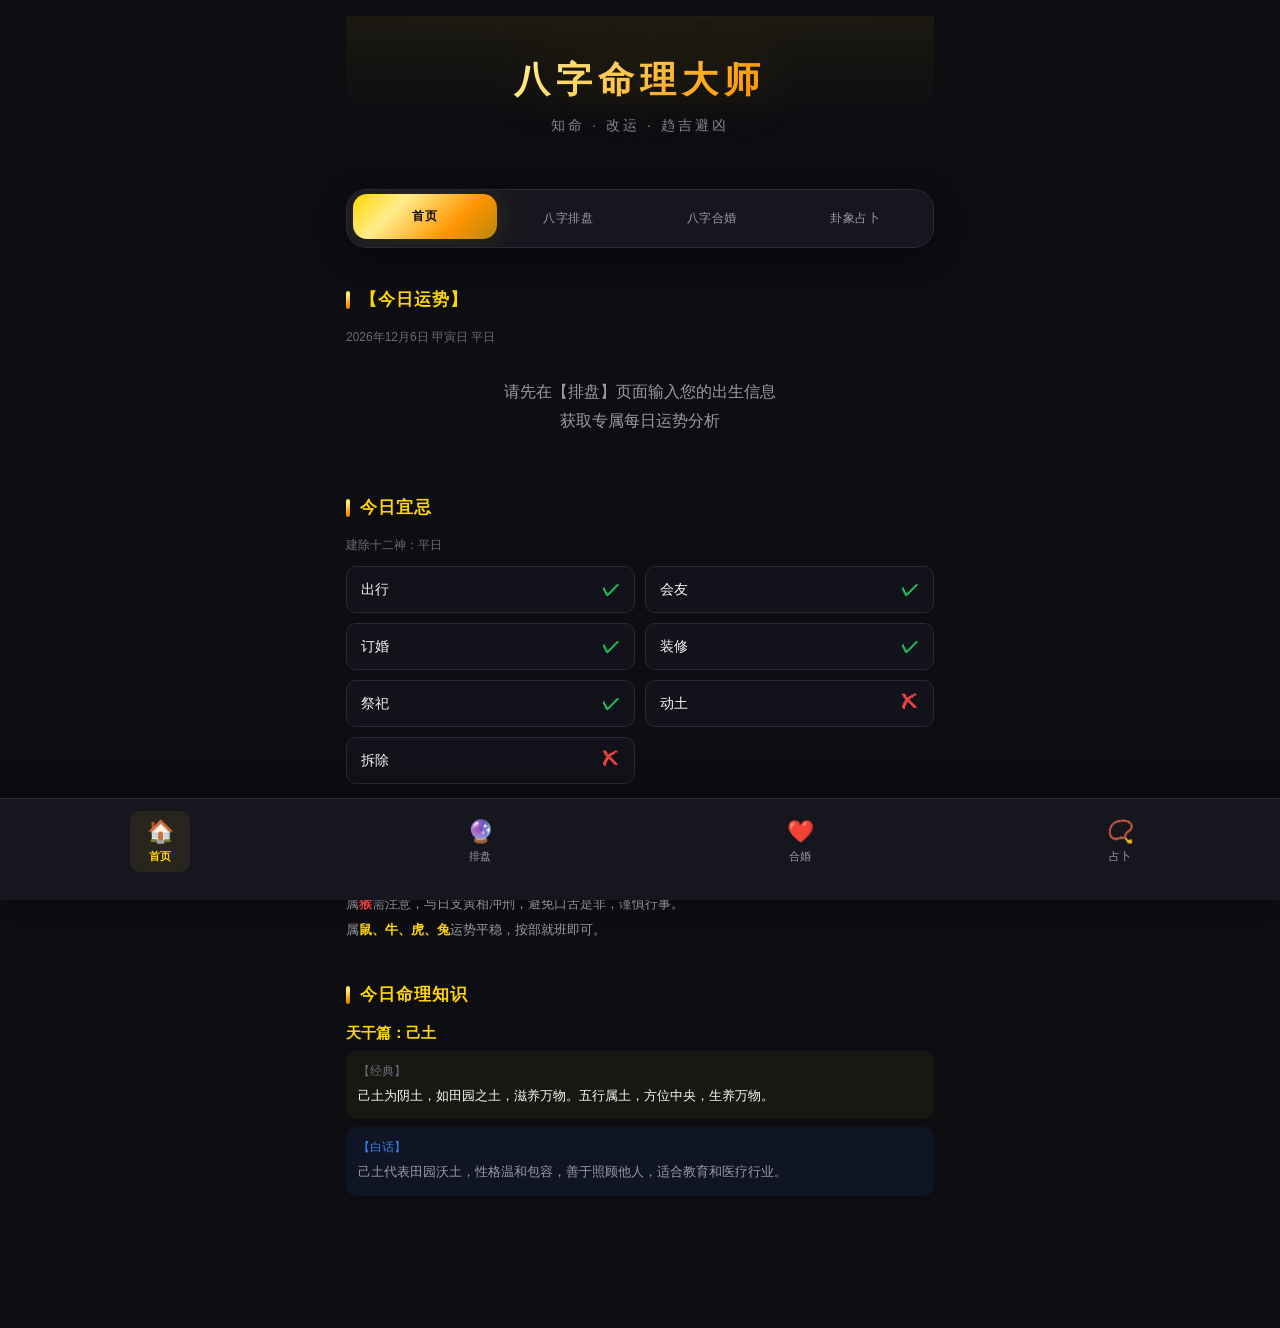
==== commit bcc5b5b8: "Rename fortune-single.html to index.html" ====
--- a/index.html
+++ b/index.html
@@ -2,582 +2,752 @@
 <html lang="zh-CN">
 <head>
     <meta charset="UTF-8">
-    <meta name="viewport" content="width=device-width, initial-scale=1.0">
-    <title>八字命理大师 - 网页版</title>
+    <meta name="viewport" content="width=device-width, initial-scale=1.0, maximum-scale=1.0, user-scalable=no">
+    <title>八字命理大师</title>
     <style>
-        * {
-            margin: 0;
-            padding: 0;
-            box-sizing: border-box;
-        }
-        
+        * { margin: 0; padding: 0; box-sizing: border-box; }
+        :root {
+            --gold: #ffd700;
+            --gold-light: #ffec8b;
+            --gold-dark: #b8860b;
+            --gold-gradient: linear-gradient(135deg, #ffd700 0%, #ffec8b 30%, #ff9500 70%, #b8860b 100%);
+            --gold-shimmer: linear-gradient(90deg, transparent, rgba(255,215,0,0.3), transparent);
+            --bg-dark: #0d0d12;
+            --bg-card: #16161f;
+            --bg-card-hover: #1e1e2a;
+            --bg-surface: #12121a;
+            --border-color: #2a2a3a;
+            --border-gold: rgba(255,215,0,0.3);
+            --text-primary: #f8f8fa;
+            --text-secondary: #9a9aa8;
+            --text-muted: #6a6a7a;
+            --shadow-card: 0 8px 32px rgba(0,0,0,0.4);
+            --shadow-gold: 0 0 30px rgba(255,215,0,0.15);
+            --shadow-soft: 0 4px 16px rgba(0,0,0,0.25);
+            --radius-sm: 10px;
+            --radius-md: 14px;
+            --radius-lg: 20px;
+            --radius-xl: 28px;
+        }
         body {
-            font-family: 'Microsoft YaHei', 'SimHei', sans-serif;
-            background: linear-gradient(135deg, #1a1a2e 0%, #16213e 50%, #0f3460 100%);
+            font-family: -apple-system, BlinkMacSystemFont, 'Segoe UI', 'PingFang SC', 'Hiragino Sans GB', 'Microsoft YaHei', sans-serif;
+            background: var(--bg-dark);
             min-height: 100vh;
-            color: #fff;
-        }
-        
+            color: var(--text-primary);
+            padding-bottom: 100px;
+            -webkit-font-smoothing: antialiased;
+        }
         .container {
-            max-width: 1200px;
+            padding: 16px;
+            max-width: 620px;
             margin: 0 auto;
-            padding: 20px;
-        }
-        
+        }
         .header {
             text-align: center;
-            padding: 30px 0;
-            background: linear-gradient(90deg, rgba(255,255,255,0.1), rgba(255,255,255,0.05));
-            border-radius: 15px;
-            margin-bottom: 20px;
-        }
-        
+            padding: 40px 0 30px;
+            background: linear-gradient(180deg, rgba(255,215,0,0.06) 0%, transparent 70%);
+            border-radius: 0 0 40px 40px;
+            margin-bottom: 24px;
+            position: relative;
+            overflow: hidden;
+        }
+        .header::before {
+            content: '';
+            position: absolute;
+            top: -80%;
+            left: -50%;
+            width: 200%;
+            height: 150%;
+            background: radial-gradient(ellipse at top, rgba(255,215,0,0.08) 0%, transparent 50%);
+            pointer-events: none;
+        }
         .header h1 {
-            font-size: 2.5em;
-            background: linear-gradient(90deg, #ffd700, #ffa500);
+            font-size: 36px;
+            background: var(--gold-gradient);
             -webkit-background-clip: text;
             -webkit-text-fill-color: transparent;
             background-clip: text;
-            margin-bottom: 10px;
-        }
-        
+            font-weight: 700;
+            letter-spacing: 6px;
+            position: relative;
+            text-shadow: 0 0 60px rgba(255,215,0,0.25);
+            animation: titleGlow 3s ease-in-out infinite;
+        }
+        @keyframes titleGlow {
+            0%, 100% { text-shadow: 0 0 40px rgba(255,215,0,0.2); }
+            50% { text-shadow: 0 0 60px rgba(255,215,0,0.4); }
+        }
         .header p {
-            color: rgba(255,255,255,0.7);
-            font-size: 1.1em;
-        }
-        
-        .tabs {
+            font-size: 14px;
+            color: var(--text-secondary);
+            margin-top: 12px;
+            letter-spacing: 3px;
+            position: relative;
+            opacity: 0.85;
+        }
+        .nav-tabs {
             display: flex;
-            justify-content: center;
+            background: var(--bg-card);
+            border: 1px solid var(--border-color);
+            border-radius: var(--radius-lg);
+            padding: 6px;
+            margin-bottom: 24px;
+            box-shadow: var(--shadow-card);
+            backdrop-filter: blur(20px);
+            overflow: hidden;
+        }
+        .nav-tab {
+            flex: 1;
+            text-align: center;
+            padding: 14px 6px;
+            border-radius: var(--radius-md);
+            font-size: 12px;
+            font-weight: 500;
+            cursor: pointer;
+            transition: all 0.35s cubic-bezier(0.4, 0, 0.2, 1);
+            position: relative;
+            overflow: hidden;
+            color: var(--text-secondary);
+            letter-spacing: 0.5px;
+            min-width: 0;
+        }
+        .nav-tab::before {
+            content: '';
+            position: absolute;
+            top: 0;
+            left: -100%;
+            width: 100%;
+            height: 100%;
+            background: var(--gold-shimmer);
+            transition: left 0.6s ease;
+        }
+        .nav-tab.active::before {
+            left: 100%;
+        }
+        .nav-tab.active {
+            background: var(--gold-gradient);
+            color: #0a0a0f;
+            font-weight: 600;
+            box-shadow: var(--shadow-gold);
+            transform: translateY(-2px);
+        }
+        .nav-tab:not(.active):hover {
+            background: var(--bg-card-hover);
+            color: var(--text-primary);
+        }
+        .tab-content {
+            display: none;
+            animation: fadeInUp 0.4s cubic-bezier(0.4, 0, 0.2, 1);
+        }
+        .tab-content.active {
+            display: block;
+        }
+        @keyframes fadeInUp {
+            from { opacity: 0; transform: translateY(20px); }
+            to { opacity: 1; transform: translateY(0); }
+        }
+        .form-group {
+            margin-bottom: 18px;
+        }
+        .form-row {
+            display: flex;
             gap: 10px;
-            margin-bottom: 20px;
-            flex-wrap: wrap;
-        }
-        
-        .tab {
-            padding: 12px 24px;
-            background: rgba(255,255,255,0.1);
-            border: none;
-            border-radius: 25px;
-            color: #fff;
-            font-size: 14px;
-            cursor: pointer;
-            transition: all 0.3s ease;
-        }
-        
-        .tab:hover {
-            background: rgba(255,255,255,0.2);
-            transform: translateY(-2px);
-        }
-        
-        .tab.active {
-            background: linear-gradient(90deg, #ffd700, #ffa500);
-            color: #1a1a2e;
-            font-weight: bold;
-        }
-        
-        .content {
-            background: rgba(255,255,255,0.05);
-            border-radius: 15px;
-            padding: 25px;
-            backdrop-filter: blur(10px);
-            border: 1px solid rgba(255,255,255,0.1);
-        }
-        
-        .form-group {
-            margin-bottom: 15px;
-        }
-        
+        }
+        .form-row .form-group {
+            flex: 1;
+            margin-bottom: 0;
+        }
         .form-group label {
             display: block;
-            margin-bottom: 5px;
-            color: rgba(255,255,255,0.8);
-            font-size: 14px;
-        }
-        
-        .form-row {
+            font-size: 13px;
+            color: var(--text-secondary);
+            margin-bottom: 10px;
+            padding-left: 14px;
+            font-weight: 500;
+            letter-spacing: 0.5px;
+        }
+        .form-group input, .form-group select {
+            width: 100%;
+            padding: 15px 16px;
+            border: 1px solid var(--border-color);
+            border-radius: var(--radius-md);
+            background: var(--bg-surface);
+            color: var(--text-primary);
+            font-size: 15px;
+            transition: all 0.3s cubic-bezier(0.4, 0, 0.2, 1);
+            outline: none;
+            font-weight: 500;
+            appearance: none;
+        }
+        .form-group select {
+            background-image: url("data:image/svg+xml,%3Csvg xmlns='http://www.w3.org/2000/svg' width='20' height='20' viewBox='0 0 24 24' fill='none' stroke='%239a9aa8' stroke-width='2' stroke-linecap='round' stroke-linejoin='round'%3E%3Cpolyline points='6 9 12 15 18 9'%3E%3C/polyline%3E%3C/svg%3E");
+            background-repeat: no-repeat;
+            background-position: right 12px center;
+            background-size: 16px;
+        }
+        .form-group input:focus, .form-group select:focus {
+            border-color: var(--gold);
+            box-shadow: 0 0 0 4px rgba(255,215,0,0.08), var(--shadow-gold);
+            transform: translateY(-1px);
+        }
+        .form-group input::placeholder {
+            color: var(--text-muted);
+        }
+        .btn {
+            width: 100%;
+            padding: 18px;
+            border: none;
+            border-radius: var(--radius-md);
+            font-size: 16px;
+            font-weight: 600;
+            cursor: pointer;
+            transition: all 0.35s cubic-bezier(0.4, 0, 0.2, 1);
+            position: relative;
+            overflow: hidden;
+            letter-spacing: 1px;
             display: flex;
-            gap: 15px;
-            flex-wrap: wrap;
-        }
-        
-        .form-col {
-            flex: 1;
-            min-width: 150px;
-        }
-        
-        input, select {
+            align-items: center;
+            justify-content: center;
+            gap: 8px;
+        }
+        .btn::before {
+            content: '';
+            position: absolute;
+            top: 0;
+            left: -100%;
             width: 100%;
-            padding: 10px 15px;
-            background: rgba(255,255,255,0.1);
-            border: 1px solid rgba(255,255,255,0.2);
-            border-radius: 8px;
-            color: #fff;
-            font-size: 14px;
-        }
-        
-        input:focus, select:focus {
-            outline: none;
-            border-color: #ffd700;
-        }
-        
-        input::placeholder {
-            color: rgba(255,255,255,0.4);
-        }
-        
-        .btn {
-            padding: 12px 40px;
-            background: linear-gradient(90deg, #ffd700, #ffa500);
+            height: 100%;
+            background: linear-gradient(90deg, transparent, rgba(255,255,255,0.25), transparent);
+            transition: left 0.6s ease;
+        }
+        .btn:hover::before {
+            left: 100%;
+        }
+        .btn-primary {
+            background: var(--gold-gradient);
+            color: #0a0a0f;
+            box-shadow: 0 8px 25px rgba(255,215,0,0.3);
+        }
+        .btn-primary:hover {
+            transform: translateY(-3px);
+            box-shadow: 0 12px 35px rgba(255,215,0,0.4);
+        }
+        .btn-secondary {
+            background: var(--bg-card);
+            border: 1px solid var(--border-color);
+            color: var(--text-primary);
+        }
+        .btn-secondary:hover {
+            background: var(--bg-card-hover);
+            border-color: var(--gold);
+            transform: translateY(-2px);
+        }
+        .result-card {
+            background: transparent;
             border: none;
-            border-radius: 25px;
-            color: #1a1a2e;
-            font-size: 16px;
-            font-weight: bold;
-            cursor: pointer;
-            transition: all 0.3s ease;
-            margin-top: 10px;
-        }
-        
-        .btn:hover {
-            transform: translateY(-2px);
-            box-shadow: 0 5px 20px rgba(255,215,0,0.3);
-        }
-        
-        .result {
-            margin-top: 25px;
-            padding: 20px;
-            background: rgba(255,255,255,0.05);
-            border-radius: 12px;
-            border-left: 4px solid #ffd700;
-        }
-        
-        .result h3 {
-            color: #ffd700;
-            margin-bottom: 15px;
-            font-size: 1.3em;
-        }
-        
-        .result p {
-            line-height: 1.8;
-            margin-bottom: 10px;
-            color: rgba(255,255,255,0.9);
-        }
-        
-        .result strong {
-            color: #ffd700;
-        }
-        
+            border-radius: var(--radius-lg);
+            padding: 16px 0;
+            margin-top: 8px;
+            box-shadow: none;
+            transition: none;
+            position: relative;
+            overflow: visible;
+        }
+        .result-card::before {
+            display: none;
+        }
+        .result-card:hover {
+            transform: none;
+            box-shadow: none;
+        }
+        .result-title {
+            font-size: 17px;
+            font-weight: 600;
+            color: var(--gold);
+            margin-bottom: 18px;
+            display: flex;
+            align-items: center;
+            gap: 10px;
+            letter-spacing: 1px;
+        }
+        .result-title::before {
+            content: '';
+            width: 4px;
+            height: 18px;
+            background: var(--gold-gradient);
+            border-radius: 2px;
+            flex-shrink: 0;
+        }
         .bazi-grid {
             display: grid;
             grid-template-columns: repeat(4, 1fr);
-            gap: 15px;
-            margin: 20px 0;
-        }
-        
-        .bazi-item {
+            gap: 12px;
+            margin-top: 18px;
+        }
+        .bazi-cell {
             text-align: center;
+            padding: 18px 8px;
+            background: linear-gradient(135deg, rgba(255,215,0,0.04) 0%, transparent 100%);
+            border: 1px solid var(--border-gold);
+            border-radius: var(--radius-md);
+            transition: all 0.35s cubic-bezier(0.4, 0, 0.2, 1);
+        }
+        .bazi-cell:hover {
+            background: rgba(255,215,0,0.08);
+            transform: translateY(-4px) scale(1.02);
+            box-shadow: var(--shadow-gold);
+        }
+        .bazi-tian {
+            font-size: 42px;
+            font-weight: 700;
+            background: var(--gold-gradient);
+            -webkit-background-clip: text;
+            -webkit-text-fill-color: transparent;
+            background-clip: text;
+            line-height: 1.1;
+        }
+        .bazi-di {
+            font-size: 22px;
+            color: var(--text-secondary);
+            margin-top: 4px;
+            font-weight: 600;
+        }
+        .wuxing-tag {
+            display: inline-block;
+            padding: 4px 10px;
+            border-radius: 18px;
+            font-size: 11px;
+            font-weight: 600;
+            margin-top: 8px;
+            letter-spacing: 0.5px;
+        }
+        .wuxing-tag.mu { background: linear-gradient(135deg, #22c55e 0%, #16a34a 100%); color: #fff; }
+        .wuxing-tag.huo { background: linear-gradient(135deg, #ef4444 0%, #dc2626 100%); color: #fff; }
+        .wuxing-tag.tu { background: linear-gradient(135deg, #eab308 0%, #ca8a04 100%); color: #1f2937; }
+        .wuxing-tag.jin { background: linear-gradient(135deg, #9ca3af 0%, #6b7280 100%); color: #fff; }
+        .wuxing-tag.shui { background: linear-gradient(135deg, #3b82f6 0%, #2563eb 100%); color: #fff; }
+        .guagua-container { text-align: center; padding: 10px 0; position: relative; }
+        @keyframes yaoDrop {
+            0% { transform: scaleX(0); opacity: 0; }
+            50% { transform: scaleX(1.15); opacity: 0.8; }
+            70% { transform: scaleX(0.95); opacity: 0.9; }
+            100% { transform: scaleX(1); opacity: 1; }
+        }
+        @keyframes yaoGlow { 0%,100% { box-shadow: 0 0 4px rgba(255,215,0,0.3); } 50% { box-shadow: 0 0 16px rgba(255,215,0,0.8); } }
+        .guagua-yao-builder { display: flex; flex-direction: column; align-items: center; gap: 8px; margin: 20px 0; min-height: 180px; justify-content: flex-end; }
+        .yao-block { width: 120px; height: 22px; border-radius: 11px; transform: scaleX(0); transition: all 0.3s; }
+        .yao-block.dropped { animation: yaoDrop 0.5s ease-out forwards, yaoGlow 1.5s ease-in-out; }
+        .yao-block.yang-line { background: linear-gradient(90deg, rgba(255,215,0,0.6), var(--gold), rgba(255,215,0,0.6)); }
+        .yao-block.yin-line { background: transparent; display: flex; gap: 30px; justify-content: center; }
+        .yao-block.yin-line::before, .yao-block.yin-line::after { content: ''; width: 38px; height: 22px; border-radius: 11px; background: linear-gradient(90deg, rgba(255,215,0,0.6), var(--gold), rgba(255,215,0,0.6)); }
+        .guagua-coin { 
+            width: 100px; height: 100px; border-radius: 50%; margin: 0 auto 12px; position: relative; cursor: pointer;
+            background: radial-gradient(circle at 40% 40%, #f5d742, #b8860b 60%, #6b3a00);
+            border: 2px solid #8b6914; box-shadow: 0 4px 15px rgba(0,0,0,0.5), inset 0 2px 4px rgba(255,255,255,0.3);
+            display: flex; align-items: center; justify-content: center; user-select: none; transition: transform 0.3s;
+        }
+        .guagua-coin:hover { transform: scale(1.08); }
+        @keyframes coinToss { 0% { transform: translateY(0) rotateX(0); } 25% { transform: translateY(-80px) rotateX(360deg); } 50% { transform: translateY(-40px) rotateX(720deg); } 75% { transform: translateY(-10px) rotateX(1080deg); } 100% { transform: translateY(0) rotateX(1260deg); } }
+        .guagua-coin.tossing { animation: coinToss 1s ease-out forwards; pointer-events: none; }
+        .guagua-coin-text { font-size: 32px; font-weight: 700; color: #4a2800; text-shadow: 0 1px 2px rgba(255,255,255,0.3); z-index: 1; }
+        @keyframes fadeSlideUp { 0% { opacity: 0; transform: translateY(40px); } 100% { opacity: 1; transform: translateY(0); } }
+        @keyframes pulseGold { 0%,100% { box-shadow: 0 0 10px rgba(255,215,0,0.2); } 50% { box-shadow: 0 0 30px rgba(255,215,0,0.6); } }
+        .gua-result-card { animation: fadeSlideUp 0.7s ease-out; }
+        .revealed-hexagram { font-size: 64px; font-weight: 700; animation: fadeSlideUp 0.5s ease-out, pulseGold 2s ease-in-out infinite; }
+        @keyframes spinAndReveal {
+            0% { transform: rotate(0deg); opacity: 0; }
+            10% { opacity: 0.5; }
+            50% { transform: rotate(180deg); opacity: 0.7; }
+            90% { opacity: 1; }
+            100% { transform: rotate(360deg); opacity: 1; }
+        }
+        .today-luck {
+            display: grid;
+            grid-template-columns: repeat(3, 1fr);
+            gap: 12px;
+            margin-top: 20px;
+        }
+        .luck-item {
+            text-align: center;
+            padding: 18px 10px;
+            background: var(--bg-surface);
+            border: 1px solid var(--border-color);
+            border-radius: var(--radius-md);
+            transition: all 0.35s cubic-bezier(0.4, 0, 0.2, 1);
+        }
+        .luck-item:hover {
+            border-color: var(--border-gold);
+            transform: translateY(-4px);
+            box-shadow: var(--shadow-gold);
+        }
+        .luck-value {
+            font-size: 30px;
+            font-weight: 700;
+            background: var(--gold-gradient);
+            -webkit-background-clip: text;
+            -webkit-text-fill-color: transparent;
+            background-clip: text;
+        }
+        .luck-label {
+            font-size: 12px;
+            color: var(--text-secondary);
+            margin-top: 6px;
+            letter-spacing: 0.5px;
+        }
+        .shishen-badge {
+            display: inline-block;
+            padding: 4px 10px;
+            background: rgba(255,215,0,0.12);
+            border: 1px solid var(--border-gold);
+            border-radius: 12px;
+            font-size: 12px;
+            font-weight: 600;
+            color: var(--gold);
+            margin: 4px 4px 4px 0;
+        }
+        .bazi-detail-section {
+            padding: 16px;
+            background: rgba(255,215,0,0.03);
+            border-radius: var(--radius-sm);
+            margin-bottom: 14px;
+            border-left: 3px solid var(--gold);
+        }
+        .bazi-detail-title {
+            font-size: 15px;
+            font-weight: 600;
+            color: var(--gold);
+            margin-bottom: 12px;
+            letter-spacing: 1px;
+        }
+        .bazi-detail-content {
+            font-size: 13px;
+            line-height: 1.8;
+            color: var(--text-secondary);
+        }
+        .bazi-detail-content strong {
+            color: var(--text-primary);
+            font-weight: 500;
+        }
+        .floating-nav {
+            position: fixed;
+            bottom: 0;
+            left: 0;
+            right: 0;
+            background: var(--bg-card);
+            border-top: 1px solid var(--border-color);
+            padding: 12px 0 28px;
+            display: flex;
+            justify-content: space-around;
+            box-shadow: 0 -8px 32px rgba(0,0,0,0.3);
+            backdrop-filter: blur(20px);
+            z-index: 1000;
+        }
+        .floating-nav-item {
+            display: flex;
+            flex-direction: column;
+            align-items: center;
+            gap: 4px;
+            padding: 8px 16px;
+            border-radius: var(--radius-sm);
+            transition: all 0.3s;
+            cursor: pointer;
+            min-width: 60px;
+        }
+        .floating-nav-item.active {
+            background: rgba(255,215,0,0.08);
+        }
+        .floating-nav-item-icon {
+            font-size: 22px;
+        }
+        .floating-nav-item-label {
+            font-size: 11px;
+            color: var(--text-secondary);
+            font-weight: 500;
+        }
+        .floating-nav-item.active .floating-nav-item-label {
+            color: var(--gold);
+            font-weight: 600;
+        }
+        .section-title {
+            font-size: 14px;
+            font-weight: 600;
+            color: var(--gold);
+            margin-bottom: 14px;
+            padding-left: 16px;
+            letter-spacing: 1px;
+            position: relative;
+        }
+        .section-title::before {
+            content: '';
+            position: absolute;
+            left: 0;
+            top: 50%;
+            transform: translateY(-50%);
+            width: 4px;
+            height: 14px;
+            background: var(--gold-gradient);
+            border-radius: 2px;
+        }
+        .yi-ji-container {
+            display: grid;
+            grid-template-columns: 1fr 1fr;
+            gap: 10px;
+        }
+        .yi-ji-item {
+            display: flex;
+            align-items: center;
+            gap: 10px;
+            padding: 12px 14px;
+            background: var(--bg-surface);
+            border-radius: var(--radius-sm);
+            border: 1px solid var(--border-color);
+        }
+        .yi-ji-item.yi .yi-ji-value { color: #22c55e; }
+        .yi-ji-item.ji .yi-ji-value { color: #ef4444; }
+        .yi-ji-label {
+            flex: 1;
+            font-size: 14px;
+            color: var(--text-primary);
+        }
+        .yi-ji-value {
+            font-size: 18px;
+            font-weight: 700;
+        }
+        .shishen-table {
+            width: 100%;
+            border-collapse: collapse;
+            margin-top: 16px;
+            background: var(--bg-surface);
+            border-radius: var(--radius-md);
+            overflow: hidden;
+        }
+        .shishen-table th, .shishen-table td {
+            padding: 12px 12px;
+            text-align: left;
+            border-bottom: 1px solid var(--border-color);
+        }
+        .shishen-table th {
+            background: rgba(255,215,0,0.05);
+            font-weight: 600;
+            color: var(--gold);
+            font-size: 12px;
+            text-transform: uppercase;
+            letter-spacing: 1px;
+        }
+        .shishen-table td {
+            font-size: 13px;
+            color: var(--text-secondary);
+        }
+        .percentage-bar {
+            height: 8px;
+            background: var(--bg-surface);
+            border-radius: 4px;
+            overflow: hidden;
+            margin-top: 8px;
+        }
+        .percentage-fill {
+            height: 100%;
+            background: var(--gold-gradient);
+            border-radius: 4px;
+            transition: width 0.5s ease;
+        }
+        .highlight-text {
+            color: var(--gold);
+            font-weight: 600;
+        }
+        .expandable-section {
+            margin-top: 20px;
+            border: 1px solid var(--border-color);
+            border-radius: var(--radius-md);
+            overflow: hidden;
+        }
+        .expandable-header {
+            padding: 16px 20px;
+            background: var(--bg-card);
+            display: flex;
+            justify-content: space-between;
+            align-items: center;
+            cursor: pointer;
+        }
+        .expandable-title {
+            font-size: 15px;
+            font-weight: 600;
+            color: var(--gold);
+        }
+        .expandable-icon {
+            font-size: 16px;
+            color: var(--text-secondary);
+            transition: transform 0.35s cubic-bezier(0.4, 0, 0.2, 1);
+        }
+        .expandable-section.active .expandable-icon {
+            transform: rotate(180deg);
+        }
+        .expandable-content {
+            max-height: 0;
+            overflow: hidden;
+            transition: max-height 0.4s cubic-bezier(0.4, 0, 0.2, 1);
+        }
+        .expandable-section.active .expandable-content {
+            max-height: 1500px;
+        }
+        .expandable-inner {
             padding: 20px;
-            background: rgba(255,255,255,0.08);
-            border-radius: 10px;
-        }
-        
-        .bazi-item .ganzhi {
-            font-size: 2em;
-            font-weight: bold;
-            color: #ffd700;
-        }
-        
-        .bazi-item .label {
-            font-size: 12px;
-            color: rgba(255,255,255,0.6);
-            margin-top: 5px;
-        }
-        
-        .wuxing-bar {
+            background: rgba(255,215,0,0.02);
+        }
+        .gender-switch {
             display: flex;
-            gap: 10px;
-            margin: 15px 0;
-        }
-        
-        .wuxing-item {
+            background: var(--bg-surface);
+            border: 1px solid var(--border-color);
+            border-radius: var(--radius-md);
+            padding: 5px;
+            margin-top: 8px;
+        }
+        .gender-option {
             flex: 1;
             text-align: center;
-        }
-        
-        .wuxing-bar .bar {
-            height: 20px;
-            background: rgba(255,255,255,0.1);
-            border-radius: 10px;
-            overflow: hidden;
-            margin-bottom: 5px;
-        }
-        
-        .wuxing-bar .fill {
-            height: 100%;
-            background: linear-gradient(90deg, #ffd700, #ffa500);
-            border-radius: 10px;
-            transition: width 0.5s ease;
-        }
-        
-        .wuxing-bar .label {
+            padding: 12px;
+            border-radius: var(--radius-sm);
+            font-size: 14px;
+            font-weight: 500;
+            cursor: pointer;
+            transition: all 0.3s;
+            color: var(--text-secondary);
+        }
+        .gender-option.active {
+            background: var(--gold-gradient);
+            color: #0a0a0f;
+            font-weight: 600;
+        }
+        .info-card {
+            background: var(--bg-card);
+            border: 1px solid var(--border-color);
+            border-radius: var(--radius-md);
+            padding: 18px;
+            margin-bottom: 16px;
+        }
+        .info-card-title {
+            font-size: 14px;
+            font-weight: 600;
+            color: var(--gold);
+            margin-bottom: 10px;
+            letter-spacing: 0.5px;
+        }
+        .info-card-content {
+            font-size: 13px;
+            line-height: 1.7;
+            color: var(--text-secondary);
+        }
+        .nayan-tag {
+            display: inline-block;
+            padding: 6px 14px;
+            background: linear-gradient(135deg, rgba(255,215,0,0.15), rgba(255,215,0,0.05));
+            border: 1px solid var(--border-gold);
+            border-radius: 20px;
+            font-size: 13px;
+            font-weight: 600;
+            color: var(--gold);
+            margin-top: 10px;
+        }
+        .feature-grid {
+            display: grid;
+            grid-template-columns: 1fr 1fr;
+            gap: 12px;
+            margin-top: 16px;
+        }
+        .feature-card {
+            background: var(--bg-card);
+            border: 1px solid var(--border-color);
+            border-radius: var(--radius-md);
+            padding: 18px;
+            cursor: pointer;
+        }
+        .feature-card:hover {
+            border-color: var(--border-gold);
+            transform: translateY(-2px);
+        }
+        .feature-icon {
+            font-size: 24px;
+            margin-bottom: 10px;
+        }
+        .feature-title {
+            font-size: 14px;
+            font-weight: 600;
+            color: var(--text-primary);
+            margin-bottom: 6px;
+        }
+        .feature-desc {
             font-size: 12px;
-            color: rgba(255,255,255,0.7);
-        }
-        
-        .dayun-table {
+            color: var(--text-muted);
+            line-height: 1.6;
+        }
+        .modal-overlay {
+            position: fixed;
+            top: 0;
+            left: 0;
+            right: 0;
+            bottom: 0;
+            background: rgba(0,0,0,0.7);
+            backdrop-filter: blur(10px);
+            display: none;
+            align-items: center;
+            justify-content: center;
+            z-index: 2000;
+            padding: 20px;
+        }
+        .modal-overlay.active {
+            display: flex;
+        }
+        .modal-content {
+            background: var(--bg-card);
+            border: 1px solid var(--border-color);
+            border-radius: var(--radius-lg);
             width: 100%;
-            border-collapse: collapse;
-            margin-top: 15px;
-        }
-        
-        .dayun-table th, .dayun-table td {
-            padding: 10px;
-            text-align: center;
-            border-bottom: 1px solid rgba(255,255,255,0.1);
-        }
-        
-        .dayun-table th {
-            background: rgba(255,255,255,0.1);
-            color: #ffd700;
-        }
-        
-        .dayun-table .ganzhi {
-            color: #ffd700;
-            font-weight: bold;
-        }
-        
-        .score-display {
-            text-align: center;
-            margin: 30px 0;
-        }
-        
-        .score-circle {
-            width: 150px;
-            height: 150px;
-            border-radius: 50%;
-            background: conic-gradient(#ffd700 0%, #ffd700 var(--score), rgba(255,255,255,0.1) var(--score));
+            max-width: 500px;
+            max-height: 80vh;
+            overflow-y: auto;
+        }
+        .modal-header {
+            padding: 20px 24px;
+            border-bottom: 1px solid var(--border-color);
+            display: flex;
+            justify-content: space-between;
+            align-items: center;
+            position: sticky;
+            top: 0;
+            background: var(--bg-card);
+        }
+        .modal-title {
+            font-size: 17px;
+            font-weight: 600;
+            color: var(--gold);
+        }
+        .modal-close {
+            width: 32px;
+            height: 32px;
             display: flex;
             align-items: center;
             justify-content: center;
-            margin: 0 auto;
-            position: relative;
-        }
-        
-        .score-circle::before {
-            content: '';
-            width: 120px;
-            height: 120px;
             border-radius: 50%;
-            background: #1a1a2e;
-            position: absolute;
-        }
-        
-        .score-value {
-            position: relative;
-            z-index: 1;
-            font-size: 2.5em;
-            font-weight: bold;
-            color: #ffd700;
-        }
-        
-        .score-label {
-            margin-top: 15px;
-            font-size: 1.5em;
-            color: #fff;
-        }
-        
-        .score-desc {
-            color: rgba(255,255,255,0.7);
-            margin-top: 5px;
-        }
-        
-        .details-list {
-            list-style: none;
-            padding-left: 20px;
-        }
-        
-        .details-list li {
-            padding: 8px 0;
-            border-bottom: 1px solid rgba(255,255,255,0.05);
-            position: relative;
-        }
-        
-        .details-list li::before {
-            content: '•';
-            color: #ffd700;
-            position: absolute;
-            left: -15px;
-        }
-        
-        .hexagram-container {
-            text-align: center;
-            margin: 20px 0;
-        }
-        
-        .hexagram {
-            display: grid;
-            grid-template-columns: repeat(6, 1fr);
-            gap: 5px;
-            max-width: 400px;
-            margin: 0 auto;
-        }
-        
-        .yao {
-            width: 50px;
-            height: 20px;
-            background: rgba(255,255,255,0.2);
-            border-radius: 3px;
-            display: flex;
-            align-items: center;
-            justify-content: center;
-            font-size: 12px;
-            color: rgba(255,255,255,0.8);
-            transition: all 0.3s ease;
-        }
-        
-        .yao.old {
-            background: linear-gradient(90deg, #ff6b6b, #ee5a5a);
-            animation: pulse 1s infinite;
-        }
-        
-        @keyframes pulse {
-            0%, 100% { opacity: 1; }
-            50% { opacity: 0.7; }
-        }
-        
-        .yao.solid {
-            background: rgba(255,255,255,0.3);
-        }
-        
-        .yao.dashed {
-            background: transparent;
-            border: 2px dashed rgba(255,255,255,0.5);
-        }
-        
-        .hexagram-info {
-            margin-top: 20px;
-            padding: 15px;
-            background: rgba(255,255,255,0.05);
-            border-radius: 10px;
-        }
-        
-        .hexagram-name {
-            font-size: 1.8em;
-            color: #ffd700;
-            margin-bottom: 10px;
-        }
-        
-        .hexagram-text {
-            color: rgba(255,255,255,0.8);
-            line-height: 1.8;
-        }
-        
-        .dream-categories {
-            display: flex;
-            flex-wrap: wrap;
-            gap: 10px;
-            margin-bottom: 15px;
-        }
-        
-        .dream-tag {
-            padding: 8px 16px;
-            background: rgba(255,255,255,0.1);
-            border-radius: 20px;
-            font-size: 13px;
+            background: var(--bg-surface);
+            border: 1px solid var(--border-color);
             cursor: pointer;
-            transition: all 0.3s ease;
-        }
-        
-        .dream-tag:hover {
-            background: rgba(255,255,255,0.2);
-        }
-        
-        .dream-result {
-            margin-top: 20px;
-            padding: 20px;
-            background: rgba(255,255,255,0.05);
-            border-radius: 10px;
-        }
-        
-        .dream-keyword {
-            color: #ffd700;
-            font-size: 1.2em;
-            margin-bottom: 10px;
-        }
-        
-        .dream-category {
-            font-size: 0.9em;
-            color: rgba(255,255,255,0.6);
-            margin-bottom: 15px;
-        }
-        
-        .dream-interpretation {
-            line-height: 1.8;
-            color: rgba(255,255,255,0.9);
-        }
-        
-        .number-analysis {
-            margin-top: 20px;
-        }
-        
-        .number-main {
-            display: flex;
-            gap: 20px;
-            flex-wrap: wrap;
-            margin-bottom: 20px;
-        }
-        
-        .number-card {
-            flex: 1;
-            min-width: 150px;
-            padding: 20px;
-            background: rgba(255,255,255,0.08);
-            border-radius: 10px;
-            text-align: center;
-        }
-        
-        .number-card .value {
-            font-size: 2em;
-            color: #ffd700;
-            font-weight: bold;
-        }
-        
-        .number-card .label {
-            font-size: 12px;
-            color: rgba(255,255,255,0.6);
-            margin-top: 5px;
-        }
-        
-        .shuli-badge {
-            display: inline-block;
-            padding: 5px 12px;
-            border-radius: 15px;
-            font-size: 12px;
-            margin-top: 10px;
-        }
-        
-        .shuli-badge.good {
-            background: rgba(76,175,80,0.2);
-            color: #4caf50;
-        }
-        
-        .shuli-badge.bad {
-            background: rgba(244,67,54,0.2);
-            color: #f44336;
-        }
-        
-        .shuli-badge.mixed {
-            background: rgba(255,193,7,0.2);
-            color: #ffc107;
-        }
-        
-        .digit-energy {
-            display: grid;
-            grid-template-columns: repeat(2, 1fr);
-            gap: 15px;
-            margin-top: 20px;
-        }
-        
-        .energy-card {
-            padding: 15px;
-            background: rgba(255,255,255,0.05);
-            border-radius: 10px;
-        }
-        
-        .energy-digit {
-            font-size: 1.5em;
-            color: #ffd700;
-            margin-bottom: 10px;
-        }
-        
-        .energy-item {
-            margin-bottom: 8px;
-            font-size: 13px;
-        }
-        
-        .energy-item .key {
-            color: rgba(255,255,255,0.6);
-            display: inline-block;
-            width: 60px;
-        }
-        
-        .energy-item .value {
-            color: rgba(255,255,255,0.9);
-        }
-        
-        .loading {
-            text-align: center;
-            padding: 50px;
-            color: #ffd700;
-        }
-        
-        .loading::after {
-            content: '';
-            display: inline-block;
-            width: 20px;
-            height: 20px;
-            border: 2px solid rgba(255,255,255,0.3);
-            border-top-color: #ffd700;
-            border-radius: 50%;
-            animation: spin 1s linear infinite;
-            margin-left: 10px;
-        }
-        
-        @keyframes spin {
-            to { transform: rotate(360deg); }
-        }
-        
-        .toggle-switch {
-            position: relative;
-            width: 60px;
-            height: 30px;
-            background: rgba(255,255,255,0.2);
-            border-radius: 15px;
-            cursor: pointer;
-        }
-        
-        .toggle-switch::before {
-            content: '';
-            position: absolute;
-            width: 26px;
-            height: 26px;
-            background: #fff;
-            border-radius: 50%;
-            top: 2px;
-            left: 2px;
-            transition: all 0.3s ease;
-        }
-        
-        .toggle-switch.active::before {
-            left: 32px;
-        }
-        
-        .toggle-label {
-            display: flex;
-            align-items: center;
-            gap: 10px;
-        }
-        
-        @media (max-width: 768px) {
-            .form-row {
-                flex-direction: column;
-            }
-            
-            .bazi-grid {
-                grid-template-columns: repeat(2, 1fr);
-            }
-            
-            .hexagram {
-                grid-template-columns: repeat(3, 1fr);
-            }
-            
-            .hexagram .yao {
-                width: 100%;
-            }
-            
-            .digit-energy {
-                grid-template-columns: 1fr;
-            }
+        }
+        .modal-close:hover {
+            background: rgba(239, 68, 68, 0.1);
+            border-color: #ef4444;
+            color: #ef4444;
+        }
+        .modal-body {
+            padding: 24px;
+        }
+        @media (max-width: 400px) {
+            .header h1 { font-size: 28px; letter-spacing: 4px; }
+            .bazi-grid { gap: 8px; }
+            .bazi-cell { padding: 12px 4px; }
+            .bazi-tian { font-size: 32px; }
+            .bazi-di { font-size: 18px; }
+            .guagua-display { width: 180px; height: 180px; }
+            .guagua-symbol { font-size: 65px; }
         }
     </style>
 </head>
@@ -585,673 +755,2119 @@
     <div class="container">
         <div class="header">
             <h1>八字命理大师</h1>
-            <p>八字命理 · 合婚配对 · 数字能量 · 卦象占卜 · 周公解梦</p>
+            <p>知命 · 改运 · 趋吉避凶</p>
         </div>
-        
-        <div class="tabs">
-            <button class="tab active" onclick="showTab('bazi')">八字命理</button>
-            <button class="tab" onclick="showTab('hehun')">合婚配对</button>
-            <button class="tab" onclick="showTab('number')">数字能量</button>
-            <button class="tab" onclick="showTab('gua')">卦象占卜</button>
-            <button class="tab" onclick="showTab('dream')">周公解梦</button>
+
+        <div class="nav-tabs">
+            <div class="nav-tab active" onclick="showTab('home')">首页</div>
+            <div class="nav-tab" onclick="showTab('bazi')">八字排盘</div>
+            <div class="nav-tab" onclick="showTab('hehun')">八字合婚</div>
+            <div class="nav-tab" onclick="showTab('guagua')">卦象占卜</div>
         </div>
-        
-        <div class="content">
-            <!-- 八字命理 -->
-            <div id="bazi" class="tab-content">
-                <h3 style="color: #ffd700; margin-bottom: 20px;">八字命理测算</h3>
-                
-                <div class="form-row">
-                    <div class="form-col">
-                        <div class="form-group">
-                            <label>性别</label>
-                            <select id="bazi_gender">
-                                <option value="男">男</option>
-                                <option value="女">女</option>
-                            </select>
-                        </div>
-                    </div>
-                    <div class="form-col">
-                        <div class="form-group">
-                            <label>公历/农历</label>
-                            <div class="toggle-label">
-                                <span>公历</span>
-                                <div class="toggle-switch" id="bazi_lunar_toggle" onclick="toggleLunar('bazi')"></div>
-                                <span>农历</span>
-                            </div>
-                        </div>
+
+        <div id="home" class="tab-content active">
+            <div id="home-dynamic-content"></div>
+        </div>
+
+        <div id="bazi" class="tab-content">
+            <div class="result-card">
+                <div class="result-title">输入您的出生信息（农历）</div>
+                <div class="form-group">
+                    <label>选择性别</label>
+                    <div class="gender-switch">
+                        <div class="gender-option active" onclick="setGender('male')">男</div>
+                        <div class="gender-option" onclick="setGender('female')">女</div>
                     </div>
                 </div>
-                
                 <div class="form-row">
-                    <div class="form-col">
-                        <div class="form-group">
-                            <label>年份</label>
-                            <input type="number" id="bazi_year" placeholder="请输入年份" value="1990">
-                        </div>
+                    <div class="form-group">
+                        <label>农历年</label>
+                        <select id="bazi-year"></select>
                     </div>
-                    <div class="form-col">
-                        <div class="form-group">
-                            <label>月份</label>
-                            <input type="number" id="bazi_month" placeholder="请输入月份" value="1">
-                        </div>
+                    <div class="form-group">
+                        <label>农历月</label>
+                        <select id="bazi-month"></select>
                     </div>
-                    <div class="form-col">
-                        <div class="form-group">
-                            <label>日期</label>
-                            <input type="number" id="bazi_day" placeholder="请输入日期" value="1">
-                        </div>
-                    </div>
-                    <div class="form-col">
-                        <div class="form-group">
-                            <label>时辰</label>
-                            <select id="bazi_hour">
-                                <option value="0">子时 (23:00-01:00)</option>
-                                <option value="1">丑时 (01:00-03:00)</option>
-                                <option value="2">寅时 (03:00-05:00)</option>
-                                <option value="3">卯时 (05:00-07:00)</option>
-                                <option value="4">辰时 (07:00-09:00)</option>
-                                <option value="5">巳时 (09:00-11:00)</option>
-                                <option value="6">午时 (11:00-13:00)</option>
-                                <option value="7">未时 (13:00-15:00)</option>
-                                <option value="8">申时 (15:00-17:00)</option>
-                                <option value="9">酉时 (17:00-19:00)</option>
-                                <option value="10">戌时 (19:00-21:00)</option>
-                                <option value="11">亥时 (21:00-23:00)</option>
-                            </select>
-                        </div>
+                    <div class="form-group">
+                        <label>农历日</label>
+                        <select id="bazi-day"></select>
                     </div>
                 </div>
-                
-                <div class="form-row">
-                    <div class="form-col">
-                        <div class="form-group">
-                            <label>分钟（可选）</label>
-                            <input type="number" id="bazi_minute" placeholder="请输入分钟" value="0">
-                        </div>
+                <div class="form-group">
+                    <label>时辰</label>
+                    <select id="bazi-hour"></select>
+                </div>
+                <button class="btn btn-primary" onclick="calculateBazi()">开始排盘</button>
+            </div>
+            <div id="bazi-result"></div>
+        </div>
+
+        <div id="hehun" class="tab-content">
+            <div class="result-card">
+                <div class="result-title">八字合婚（农历）</div>
+                <div style="background: rgba(255,215,0,0.05); padding: 16px; border-radius: var(--radius-md); margin-bottom: 20px;">
+                    <div style="font-size: 13px; color: var(--text-secondary); margin-bottom: 16px; font-weight: 500;">男方信息</div>
+                    <div class="form-row">
+                        <div class="form-group"><label>农历年</label><select id="male-year"></select></div>
+                        <div class="form-group"><label>农历月</label><select id="male-month"></select></div>
+                        <div class="form-group"><label>农历日</label><select id="male-day"></select></div>
                     </div>
-                    <div class="form-col">
-                        <div class="form-group">
-                            <label>经度（可选，用于真太阳时）</label>
-                            <input type="number" id="bazi_longitude" placeholder="如：116.4" value="120">
-                        </div>
+                    <div class="form-group"><label>时辰</label><select id="male-hour"></select></div>
+                </div>
+                <div style="background: rgba(255,215,0,0.05); padding: 16px; border-radius: var(--radius-md); margin-bottom: 20px;">
+                    <div style="font-size: 13px; color: var(--text-secondary); margin-bottom: 16px; font-weight: 500;">女方信息</div>
+                    <div class="form-row">
+                        <div class="form-group"><label>农历年</label><select id="female-year"></select></div>
+                        <div class="form-group"><label>农历月</label><select id="female-month"></select></div>
+                        <div class="form-group"><label>农历日</label><select id="female-day"></select></div>
                     </div>
+                    <div class="form-group"><label>时辰</label><select id="female-hour"></select></div>
                 </div>
-                
-                <button class="btn" onclick="calculateBazi()">开始测算</button>
-                
-                <div id="bazi_result" style="display: none;">
-                    <div class="result">
-                        <h3>八字命盘</h3>
-                        <div class="bazi-grid" id="bazi_grid"></div>
-                        
-                        <h3 style="margin-top: 20px;">五行分布</h3>
-                        <div class="wuxing-bar" id="wuxing_bar"></div>
-                        
-                        <h3 style="margin-top: 20px;">十神分析</h3>
-                        <div id="shichen_result"></div>
-                        
-                        <h3 style="margin-top: 20px;">日主强弱</h3>
-                        <p><strong>日主：</strong><span id="rizhu"></span></p>
-                        <p><strong>强弱：</strong><span id="strong_weak"></span></p>
-                        <p><strong>纳音：</strong><span id="nayin"></span></p>
-                        
-                        <h3 style="margin-top: 20px;">大运流年</h3>
-                        <table class="dayun-table" id="dayun_table"></table>
+                <button class="btn btn-primary" onclick="calculateHehun()">开始合婚</button>
+            </div>
+            <div id="hehun-result"></div>
+        </div>
+
+        <div id="guagua" class="tab-content">
+            <div class="result-card">
+                <div class="result-title">卦象占卜</div>
+                <div class="guagua-container" id="guagua-container">
+                    <div class="guagua-coin" id="guagua-coin">
+                        <span class="guagua-coin-text">占</span>
                     </div>
+                    <p id="guagua-hint" style="font-size:12px;color:var(--text-muted);margin-bottom:10px;">点击铜钱抛掷起卦</p>
+                    <div class="guagua-yao-builder" id="yao-builder"></div>
                 </div>
-                
-                <div id="bazi_loading" class="loading" style="display: none;">正在测算...</div>
-            </div>
-            
-            <!-- 合婚配对 -->
-            <div id="hehun" class="tab-content" style="display: none;">
-                <h3 style="color: #ffd700; margin-bottom: 20px;">八字合婚配对</h3>
-                
-                <div style="border: 1px solid rgba(255,255,255,0.2); border-radius: 10px; padding: 20px; margin-bottom: 20px;">
-                    <h4 style="color: #ffd700; margin-bottom: 15px;">男方信息</h4>
-                    <div class="form-row">
-                        <div class="form-col">
-                            <div class="form-group">
-                                <label>年份</label>
-                                <input type="number" id="hehun_m_year" placeholder="请输入年份" value="1990">
-                            </div>
-                        </div>
-                        <div class="form-col">
-                            <div class="form-group">
-                                <label>月份</label>
-                                <input type="number" id="hehun_m_month" placeholder="请输入月份" value="1">
-                            </div>
-                        </div>
-                        <div class="form-col">
-                            <div class="form-group">
-                                <label>日期</label>
-                                <input type="number" id="hehun_m_day" placeholder="请输入日期" value="1">
-                            </div>
-                        </div>
-                        <div class="form-col">
-                            <div class="form-group">
-                                <label>时辰</label>
-                                <select id="hehun_m_hour">
-                                    <option value="0">子时</option>
-                                    <option value="1">丑时</option>
-                                    <option value="2">寅时</option>
-                                    <option value="3">卯时</option>
-                                    <option value="4">辰时</option>
-                                    <option value="5">巳时</option>
-                                    <option value="6">午时</option>
-                                    <option value="7">未时</option>
-                                    <option value="8">申时</option>
-                                    <option value="9">酉时</option>
-                                    <option value="10">戌时</option>
-                                    <option value="11">亥时</option>
-                                </select>
-                            </div>
-                        </div>
-                    </div>
-                </div>
-                
-                <div style="border: 1px solid rgba(255,255,255,0.2); border-radius: 10px; padding: 20px;">
-                    <h4 style="color: #ffd700; margin-bottom: 15px;">女方信息</h4>
-                    <div class="form-row">
-                        <div class="form-col">
-                            <div class="form-group">
-                                <label>年份</label>
-                                <input type="number" id="hehun_f_year" placeholder="请输入年份" value="1992">
-                            </div>
-                        </div>
-                        <div class="form-col">
-                            <div class="form-group">
-                                <label>月份</label>
-                                <input type="number" id="hehun_f_month" placeholder="请输入月份" value="1">
-                            </div>
-                        </div>
-                        <div class="form-col">
-                            <div class="form-group">
-                                <label>日期</label>
-                                <input type="number" id="hehun_f_day" placeholder="请输入日期" value="1">
-                            </div>
-                        </div>
-                        <div class="form-col">
-                            <div class="form-group">
-                                <label>时辰</label>
-                                <select id="hehun_f_hour">
-                                    <option value="0">子时</option>
-                                    <option value="1">丑时</option>
-                                    <option value="2">寅时</option>
-                                    <option value="3">卯时</option>
-                                    <option value="4">辰时</option>
-                                    <option value="5">巳时</option>
-                                    <option value="6">午时</option>
-                                    <option value="7">未时</option>
-                                    <option value="8">申时</option>
-                                    <option value="9">酉时</option>
-                                    <option value="10">戌时</option>
-                                    <option value="11">亥时</option>
-                                </select>
-                            </div>
-                        </div>
-                    </div>
-                </div>
-                
-                <button class="btn" onclick="calculateHehun()">开始合婚</button>
-                
-                <div id="hehun_result" style="display: none;">
-                    <div class="result">
-                        <div class="score-display">
-                            <div class="score-circle" id="score_circle"></div>
-                            <div class="score-label" id="score_label"></div>
-                            <div class="score-desc" id="score_desc"></div>
-                        </div>
-                        
-                        <h3>八字信息</h3>
-                        <div class="form-row">
-                            <div class="form-col">
-                                <p><strong>男方八字：</strong><span id="bazi_m"></span></p>
-                                <p><strong>生肖：</strong><span id="zodiac_m"></span></p>
-                            </div>
-                            <div class="form-col">
-                                <p><strong>女方八字：</strong><span id="bazi_f"></span></p>
-                                <p><strong>生肖：</strong><span id="zodiac_f"></span></p>
-                            </div>
-                        </div>
-                        
-                        <h3>详细分析</h3>
-                        <ul class="details-list" id="hehun_details"></ul>
-                    </div>
-                </div>
-                
-                <div id="hehun_loading" class="loading" style="display: none;">正在合婚...</div>
-            </div>
-            
-            <!-- 数字能量 -->
-            <div id="number" class="tab-content" style="display: none;">
-                <h3 style="color: #ffd700; margin-bottom: 20px;">数字能量分析</h3>
-                
-                <div class="form-group">
-                    <label>输入号码（手机号码、车牌号等）</label>
-                    <input type="text" id="number_input" placeholder="请输入数字，如：13812345678" value="13812345678">
-                </div>
-                
-                <button class="btn" onclick="analyzeNumber()">开始分析</button>
-                
-                <div id="number_result" style="display: none;">
-                    <div class="number-analysis">
-                        <div class="number-main">
-                            <div class="number-card">
-                                <div class="value" id="number_total"></div>
-                                <div class="label">数字总和</div>
-                            </div>
-                            <div class="number-card">
-                                <div class="value" id="shuli_number"></div>
-                                <div class="label">81数理</div>
-                                <div class="shuli-badge" id="shuli_badge"></div>
-                            </div>
-                        </div>
-                        
-                        <h3>数理含义</h3>
-                        <p id="shuli_meaning"></p>
-                        
-                        <h3>五行分布</h3>
-                        <div class="wuxing-bar" id="number_wuxing"></div>
-                        
-                        <h3>数字特征</h3>
-                        <div id="number_patterns"></div>
-                        
-                        <h3>数字能量</h3>
-                        <div class="digit-energy" id="digit_energy"></div>
-                    </div>
-                </div>
-                
-                <div id="number_loading" class="loading" style="display: none;">正在分析...</div>
-            </div>
-            
-            <!-- 卦象占卜 -->
-            <div id="gua" class="tab-content" style="display: none;">
-                <h3 style="color: #ffd700; margin-bottom: 20px;">卦象占卜</h3>
-                
-                <p style="color: rgba(255,255,255,0.7); margin-bottom: 20px;">点击下方按钮进行占卜，系统将随机生成一卦</p>
-                
-                <button class="btn" onclick="castGua()">开始占卜</button>
-                
-                <div id="gua_result" style="display: none;">
-                    <div class="hexagram-container">
-                        <div class="hexagram" id="hexagram"></div>
-                        <div class="hexagram-info">
-                            <div class="hexagram-name" id="hexagram_name"></div>
-                            <div class="hexagram-text" id="hexagram_text"></div>
-                        </div>
-                        
-                        <h3 style="margin-top: 20px;">卦辞</h3>
-                        <p id="gua_ci"></p>
-                        
-                        <h3>爻辞详解</h3>
-                        <div id="yao_details"></div>
-                        
-                        <div id="change_info" style="display: none; margin-top: 20px;">
-                            <h3>变卦提示</h3>
-                            <p id="change_hexagram"></p>
-                        </div>
-                    </div>
-                </div>
-                
-                <div id="gua_loading" class="loading" style="display: none;">正在占卜...</div>
-            </div>
-            
-            <!-- 周公解梦 -->
-            <div id="dream" class="tab-content" style="display: none;">
-                <h3 style="color: #ffd700; margin-bottom: 20px;">周公解梦</h3>
-                
-                <div class="form-group">
-                    <label>输入梦境关键词</label>
-                    <input type="text" id="dream_input" placeholder="如：龙、蛇、水、结婚等" value="龙">
-                </div>
-                
-                <div class="dream-categories">
-                    <span class="dream-tag" onclick="setDreamKeyword('动物')">动物类</span>
-                    <span class="dream-tag" onclick="setDreamKeyword('自然')">自然类</span>
-                    <span class="dream-tag" onclick="setDreamKeyword('人物')">人物类</span>
-                    <span class="dream-tag" onclick="setDreamKeyword('场景')">场景类</span>
-                    <span class="dream-tag" onclick="setDreamKeyword('物品')">物品类</span>
-                    <span class="dream-tag" onclick="setDreamKeyword('身体')">身体类</span>
-                    <span class="dream-tag" onclick="setDreamKeyword('情感')">情感类</span>
-                </div>
-                
-                <button class="btn" onclick="getDreamInterpretation()">解梦</button>
-                
-                <div id="dream_result" style="display: none;">
-                    <div id="dream_results"></div>
-                </div>
-                
-                <div id="dream_loading" class="loading" style="display: none;">正在解梦...</div>
+                <div id="gua-result"></div>
             </div>
         </div>
+
     </div>
-    
+
+    <div class="floating-nav">
+        <div class="floating-nav-item active" onclick="showTab('home')"><span class="floating-nav-item-icon">🏠</span><span class="floating-nav-item-label">首页</span></div>
+        <div class="floating-nav-item" onclick="showTab('bazi')"><span class="floating-nav-item-icon">🔮</span><span class="floating-nav-item-label">排盘</span></div>
+        <div class="floating-nav-item" onclick="showTab('hehun')"><span class="floating-nav-item-icon">❤️</span><span class="floating-nav-item-label">合婚</span></div>
+        <div class="floating-nav-item" onclick="showTab('guagua')"><span class="floating-nav-item-icon">📿</span><span class="floating-nav-item-label">占卜</span></div>
+    </div>
+
+    <div id="modal" class="modal-overlay">
+        <div class="modal-content">
+            <div class="modal-header"><div class="modal-title" id="modal-title">命理知识</div><div class="modal-close" onclick="closeModal()">✕</div></div>
+            <div class="modal-body" id="modal-body"></div>
+        </div>
+    </div>
+
     <script>
+        var TIANGAN = ["甲", "乙", "丙", "丁", "戊", "己", "庚", "辛", "壬", "癸"];
+        var DIZHI = ["子", "丑", "寅", "卯", "辰", "巳", "午", "未", "申", "酉", "戌", "亥"];
+        var TIANGAN_WUXING = {"甲":"木","乙":"木","丙":"火","丁":"火","戊":"土","己":"土","庚":"金","辛":"金","壬":"水","癸":"水"};
+        var DIZHI_WUXING = {"子":"水","丑":"土","寅":"木","卯":"木","辰":"土","巳":"火","午":"火","未":"土","申":"金","酉":"金","戌":"土","亥":"水"};
+        var DIZHI_CANGGAN = {"子":["癸"],"丑":["己","癸","辛"],"寅":["甲","丙","戊"],"卯":["乙"],"辰":["戊","乙","癸"],"巳":["丙","庚","戊"],"午":["丁","己"],"未":["己","丁","乙"],"申":["庚","壬","戊"],"酉":["辛"],"戌":["戊","辛","丁"],"亥":["壬","甲"]};
+        var SHICHEN_NAMES = ["子时 (23:00-01:00)", "丑时 (01:00-03:00)", "寅时 (03:00-05:00)", "卯时 (05:00-07:00)", "辰时 (07:00-09:00)", "巳时 (09:00-11:00)", "午时 (11:00-13:00)", "未时 (13:00-15:00)", "申时 (15:00-17:00)", "酉时 (17:00-19:00)", "戌时 (19:00-21:00)", "亥时 (21:00-23:00)"];
+        var SHENGXIAO = ["鼠", "牛", "虎", "兔", "龙", "蛇", "马", "羊", "猴", "鸡", "狗", "猪"];
+        var SHICHEN_RELATIONS = [
+            ["比肩","劫财","食神","伤官","偏财","正财","七杀","正官","偏印","正印"],
+            ["劫财","比肩","伤官","食神","正财","偏财","正官","七杀","正印","偏印"],
+            ["偏印","正印","比肩","劫财","食神","伤官","偏财","正财","七杀","正官"],
+            ["正印","偏印","劫财","比肩","伤官","食神","正财","偏财","正官","七杀"],
+            ["七杀","正官","偏印","正印","比肩","劫财","食神","伤官","偏财","正财"],
+            ["正官","七杀","正印","偏印","劫财","比肩","伤官","食神","正财","偏财"],
+            ["偏财","正财","七杀","正官","偏印","正印","比肩","劫财","食神","伤官"],
+            ["正财","偏财","正官","七杀","正印","偏印","劫财","比肩","伤官","食神"],
+            ["食神","伤官","偏财","正财","七杀","正官","偏印","正印","比肩","劫财"],
+            ["伤官","食神","正财","偏财","正官","七杀","正印","偏印","劫财","比肩"]
+        ];
+        var NAYIN_WUXING = ["海中金", "炉中火", "大林木", "路旁土", "剑锋金", "山头火", "涧下水", "城头土", "白蜡金", "杨柳木", "泉中水", "屋上土", "霹雳火", "松柏木", "长流水", "沙中金", "山下火", "平地木", "壁上土", "金箔金", "覆灯火", "天河水", "大驿土", "钗钏金", "桑柘木", "大溪水", "沙中土", "天上火", "石榴木", "大海水"];
+        var LUNAR_MONTHS = ["正月", "二月", "三月", "四月", "五月", "六月", "七月", "八月", "九月", "十月", "冬月", "腊月"];
+        
+        var SHISHEN_RELATIONS = {
+            0:{0:"比肩",1:"劫财",2:"食神",3:"伤官",4:"偏财",5:"正财",6:"七杀",7:"正官",8:"偏印",9:"正印"},
+            1:{1:"比肩",0:"劫财",3:"食神",2:"伤官",5:"偏财",4:"正财",7:"七杀",6:"正官",9:"偏印",8:"正印"},
+            2:{2:"比肩",3:"劫财",4:"食神",5:"伤官",6:"偏财",7:"正财",8:"七杀",9:"正官",0:"偏印",1:"正印"},
+            3:{3:"比肩",2:"劫财",5:"食神",4:"伤官",7:"偏财",6:"正财",9:"七杀",8:"正官",1:"偏印",0:"正印"},
+            4:{4:"比肩",5:"劫财",6:"食神",7:"伤官",8:"偏财",9:"正财",0:"七杀",1:"正官",2:"偏印",3:"正印"},
+            5:{5:"比肩",4:"劫财",7:"食神",6:"伤官",9:"偏财",8:"正财",1:"七杀",0:"正官",3:"偏印",2:"正印"},
+            6:{6:"比肩",7:"劫财",8:"食神",9:"伤官",0:"偏财",1:"正财",2:"七杀",3:"正官",4:"偏印",5:"正印"},
+            7:{7:"比肩",6:"劫财",9:"食神",8:"伤官",1:"偏财",0:"正财",3:"七杀",2:"正官",5:"偏印",4:"正印"},
+            8:{8:"比肩",9:"劫财",0:"食神",1:"伤官",2:"偏财",3:"正财",4:"七杀",5:"正官",6:"偏印",7:"正印"},
+            9:{9:"比肩",8:"劫财",1:"食神",0:"伤官",3:"偏财",2:"正财",5:"七杀",4:"正官",7:"偏印",6:"正印"}
+        };
+
+        var SHISHEN_DETAIL = {
+            "比肩": {"含义": "与日主同五行同阴阳，代表兄弟姐妹、朋友、同事、竞争关系", "作用": "帮身抗官杀、分夺财星。身强不喜比肩，身弱喜比肩帮身", "性格": "独立自主、自尊心强、有竞争意识、重情义", "吉凶": "身强为忌：争夺、破财、竞争压力大；身弱为喜：得助、合作顺利"},
+            "劫财": {"含义": "与日主同五行异阴阳，代表兄弟姐妹、朋友、争夺、破耗", "作用": "帮身但带争夺性质，克正财，性格较比肩更激烈", "性格": "热情豪爽、行动力强、但易冲动、花钱大手大脚", "吉凶": "身强为忌：破财、被抢、竞争激烈；身弱为喜：得朋友助力"},
+            "食神": {"含义": "日主所生且同阴阳，代表才华、口福、享受、子孙", "作用": "泄秀生财，制杀护身，是吉神之一", "性格": "温和善良、有艺术天赋、懂得享受生活、心胸宽广", "吉凶": "为喜：才华横溢、财源广进、子孙贤孝；过旺：懒惰、好逸恶劳"},
+            "伤官": {"含义": "日主所生且异阴阳，代表才华、创意、叛逆、口才", "作用": "泄秀但带叛逆性，克正官，伤尽反贵", "性格": "聪明伶俐、创意十足、叛逆不羁、口才好但易得罪人", "吉凶": "为喜：才华出众、创新能力强；为忌：口舌是非、克夫克官"},
+            "偏财": {"含义": "日主所克且同阴阳，代表横财、意外之财、父亲、情人", "作用": "生官杀，泄食伤，代表不稳定的财富", "性格": "慷慨大方、善于理财、重视物质、有商业头脑", "吉凶": "为喜：财运亨通、投资获利；为忌：破财、因财生祸"},
+            "正财": {"含义": "日主所克且异阴阳，代表正当收入、妻子、稳定财富", "作用": "生官杀，代表通过正当途径获得的财富", "性格": "勤俭节约、务实稳重、重视家庭、责任心强", "吉凶": "为喜：收入稳定、婚姻美满；为忌：财多身弱反为累"},
+            "七杀": {"含义": "克日主且同阴阳，代表压力、挑战、小人、权威、儿子", "作用": "攻身之神，需制化，制化得宜则成大贵", "性格": "有魄力、有威严、敢于冒险、性格刚强", "吉凶": "无制为凶：压力、小人、灾祸；有制为吉：权威、成就"},
+            "正官": {"含义": "克日主且异阴阳，代表官职、名誉、上司、女儿、约束力", "作用": "护身之神，代表正当的权力和地位", "性格": "正直守法、有责任感、重视名誉、循规蹈矩", "吉凶": "为喜：仕途顺利、名誉良好；为忌：压力过大、受制于人"},
+            "偏印": {"含义": "生日主且同阴阳，代表偏门学识、继母、不稳定的帮助", "作用": "生身但带偏性，夺食神，代表特殊的才能", "性格": "思维独特、有偏门才华、敏感多疑、孤独", "吉凶": "为喜：特殊才能、灵感强；为忌：孤独、健康不佳"},
+            "正印": {"含义": "生日主且异阴阳，代表学业、母亲、贵人、保护", "作用": "生身护身，化官杀，是吉神之一", "性格": "仁慈善良、好学上进、有贵人缘、重视精神", "吉凶": "为喜：学业有成、贵人相助；过旺：依赖性强、懒惰"}
+        };
+
+        var GUA_DATA = {
+"乾":{n:"乾为天",gc:"元亨利贞。",shang:"☰",xia:"☰",jj:"吉",jjr:"纯阳之卦，刚健有力，大吉大利",ov:"乾卦代表天，象征刚健进取，六爻皆阳，为纯阳之卦",car:"事业运势极佳，适合开拓进取，把握机遇",wea:"财运亨通，宜把握时机，但忌过度冒险",lov:"感情顺利，异性缘佳，适合表白或确定关系",hea:"精力充沛，注意劳逸结合"},
+"坤":{n:"坤为地",gc:"元亨，利牝马之贞",shang:"☷",xia:"☷",jj:"吉",jjr:"纯阴之卦，柔顺包容，以柔克刚",ov:"坤卦代表大地，象征柔顺包容，六爻皆阴",car:"宜稳健发展，善于合作，以柔克刚",wea:"财运平稳宜守成",lov:"温柔体贴，多为对方着想",hea:"注意脾胃保养"},
+"屯":{n:"水雷屯",gc:"元亨利贞，勿用有攸往",shang:"☵",xia:"☳",jj:"平",jjr:"初生艰难，需耐心蓄势",ov:"屯卦代表初生萌芽，万事开头难",car:"事业起步阶段，需积蓄力量",wea:"财运一般，宜节约",lov:"感情萌芽期，需耐心培养",hea:"注意保暖防寒"},
+"蒙":{n:"山水蒙",gc:"亨。匪我求童蒙，童蒙求我",shang:"☶",xia:"☵",jj:"平",jjr:"启蒙之卦，宜虚心学习",ov:"蒙卦代表蒙昧启蒙，需要不断学习",car:"适合学习进修充电",wea:"财运一般宜稳健",lov:"感情需要多沟通了解",hea:"注意眼部健康"},
+"需":{n:"水天需",gc:"有孚，光亨，贞吉",shang:"☵",xia:"☰",jj:"吉",jjr:"等待时机，需有耐心",ov:"需卦代表等待时机，耐心是美德",car:"事业需等待时机",wea:"财运即将好转",lov:"缘分未到需耐心",hea:"注意肠胃养护"},
+"讼":{n:"天水讼",gc:"有孚窒惕，中吉，终凶",shang:"☰",xia:"☵",jj:"凶",jjr:"争讼之卦，宜和解避让",ov:"讼卦代表争讼纠纷，谨防口舌",car:"注意人际关系处理",wea:"财运不佳宜谨慎",lov:"易有争吵注意沟通",hea:"注意心脏血压"},
+"师":{n:"地水师",gc:"贞，丈人吉，无咎",shang:"☷",xia:"☵",jj:"吉",jjr:"有组织有纪律则吉",ov:"师卦代表有组织的力量，团队合作",car:"适合团队合作项目",wea:"财运不错可尝试投资",lov:"需要互相信任支持",hea:"注意休息避免过劳"},
+"比":{n:"水地比",gc:"吉。原筮元永贞，无咎",shang:"☵",xia:"☷",jj:"吉",jjr:"亲比之卦，人际关系融洽",ov:"比卦代表亲近团结，和睦相处",car:"易得贵人相助提携",wea:"财运亨通顺遂",lov:"感情顺利和谐美满",hea:"身体健康状态良好"},
+"小畜":{n:"风天小畜",gc:"亨。密云不雨，自我西郊",shang:"☴",xia:"☰",jj:"平",jjr:"积蓄不足，需耐心等待",ov:"小畜卦代表小有积蓄，量力而行",car:"需积蓄力量不宜冒进",wea:"财运一般量入为出",lov:"需要耐心经营",hea:"注意休息调养"},
+"履":{n:"天泽履",gc:"履虎尾，不咥人，亨",shang:"☰",xia:"☱",jj:"吉",jjr:"如履薄冰，谨慎行事则吉",ov:"履卦代表小心谨慎，步步为营",car:"事业需谨慎处理",wea:"财运不错但需谨慎",lov:"谨慎对待感情",hea:"注意安全防护"},
+"泰":{n:"地天泰",gc:"小往大来，吉亨",shang:"☷",xia:"☰",jj:"吉",jjr:"通泰之卦，万事亨通",ov:"泰卦代表通达顺利，天地交泰",car:"事业顺利蒸蒸日上",wea:"财源广进收获颇丰",lov:"感情美满两情相悦",hea:"身体康健万事如意"},
+"否":{n:"天地否",gc:"否之匪人，不利君子贞",shang:"☰",xia:"☷",jj:"凶",jjr:"闭塞不通，运势不佳",ov:"否卦代表闭塞不通，天地不交",car:"事业阻力较大需忍耐",wea:"财运不佳宣保守",lov:"易有隔阂需多沟通",hea:"注意心理健康"},
+"同人":{n:"天火同人",gc:"同人于野，亨",shang:"☰",xia:"☲",jj:"吉",jjr:"团结同心则吉，利合作",ov:"同人卦代表与人同心协力",car:"适合团队合作共赢",wea:"财运不错合作生财",lov:"易遇知己心有灵犀",hea:"身体健康精神饱满"},
+"大有":{n:"火天大有",gc:"元亨",shang:"☲",xia:"☰",jj:"吉",jjr:"丰盛富有，大有收获",ov:"大有卦代表大有收获，丰收在望",car:"事业有成大展宏图",wea:"财运极佳收获满满",lov:"感情顺利幸福美满",hea:"身体健康精力充沛"},
+"谦":{n:"地山谦",gc:"亨，君子有终",shang:"☷",xia:"☶",jj:"吉",jjr:"谦虚待人则吉，满招损谦受益",ov:"谦卦代表谦虚谨慎，低调行事",car:"谦虚待人易得人助",wea:"财运平稳持续增长",lov:"人际关系佳易获好感",hea:"心态平和有益健康"},
+"豫":{n:"雷地豫",gc:"利建侯行师",shang:"☳",xia:"☷",jj:"吉",jjr:"愉悦之卦，顺势而为",ov:"豫卦代表愉悦安乐，顺势而上",car:"可乘势而上开拓进取",wea:"财运不错可适当行动",lov:"感情愉快相处融洽",hea:"娱乐适度劳逸结合"},
+"随":{n:"泽雷随",gc:"元亨利贞，无咎",shang:"☱",xia:"☳",jj:"吉",jjr:"顺随之卦，顺势而为则吉",ov:"随卦代表顺应形势，随机应变",car:"顺应趋势借势发展",wea:"财运不错顺势而为",lov:"顺其自然水到渠成",hea:"顺应自然规律作息"},
+"蛊":{n:"山风蛊",gc:"元亨，利涉大川",shang:"☶",xia:"☴",jj:"平",jjr:"整治之卦，需清理整顿",ov:"蛊卦代表需要整治和清理",car:"需要改革整顿推陈出新",wea:"需要整顿财务",lov:"可能出现问题需处理",hea:"注意饮食卫生"},
+"临":{n:"地泽临",gc:"元亨利贞，至于八月有凶",shang:"☷",xia:"☱",jj:"吉",jjr:"莅临之卦，居高临下",ov:"临卦代表莅临统治，把握大局",car:"适合领导主导事务",wea:"财运不错可主动出击",lov:"占据主动把握感情",hea:"保持谦虚戒骄戒躁"},
+"观":{n:"风地观",gc:"盥而不荐，有孚颙若",shang:"☴",xia:"☷",jj:"吉",jjr:"观察之卦，审时度势",ov:"观卦代表观察审视，深思熟虑",car:"谨慎行事多观察",wea:"宜观望等待时机",lov:"了解清楚再做决定",hea:"保护眼睛注意休息"},
+"噬嗑":{n:"火雷噬嗑",gc:"亨，利用狱",shang:"☲",xia:"☳",jj:"平",jjr:"决断之卦，需当机立断",ov:"噬嗑卦代表决断和清除障碍",car:"需要果断决策排除困难",wea:"财务需清理整顿",lov:"出现问题需果断解决",hea:"注意口腔牙齿"},
+"贲":{n:"山火贲",gc:"亨，小利有攸往",shang:"☶",xia:"☲",jj:"吉",jjr:"装饰之卦，注重外在形象",ov:"贲卦代表修饰和美化",car:"适合包装和形象管理",wea:"小幅获利不能求大",lov:"感情注重仪式感",hea:"美容养生适宜"},
+"剥":{n:"山地剥",gc:"不利有攸往",shang:"☶",xia:"☷",jj:"凶",jjr:"剥落之卦，运势下滑需守",ov:"剥卦代表剥落衰败，防守为主",car:"事业下滑宜守不宜攻",wea:"财运不佳防损失",lov:"感情可能走低",hea:"注意调养补益"},
+"复":{n:"地雷复",gc:"亨。出入无疾，朋来无咎",shang:"☷",xia:"☳",jj:"吉",jjr:"回复之卦，否极泰来",ov:"复卦代表恢复和再生",car:"事业开始复苏好转",wea:"财运逐步回升",lov:"感情回暖修复关系",hea:"身体逐渐恢复"},
+"无妄":{n:"天雷无妄",gc:"元亨利贞。其匪正有眚",shang:"☰",xia:"☳",jj:"平",jjr:"无妄之灾需谨慎防范",ov:"无妄卦代表意外和突发",car:"需谨防意外变动",wea:"财运意外波动",lov:"感情可能突生变数",hea:"注意意外伤害"},
+"大畜":{n:"山天大畜",gc:"利贞，不家食吉",shang:"☶",xia:"☰",jj:"吉",jjr:"积蓄之卦，厚积薄发",ov:"大畜卦代表大量积蓄力量",car:"适合积蓄和储备",wea:"财务积蓄期财库渐丰",lov:"感情积累期互相了解",hea:"调养积蓄精力"},
+"颐":{n:"山雷颐",gc:"贞吉。观颐，自求口实",shang:"☶",xia:"☳",jj:"吉",jjr:"颐养之卦，注意养生",ov:"颐卦代表颐养和滋养",car:"适合稳定发展守成",wea:"财运稳定细水长流",lov:"感情需滋养呵护",hea:"养生保健调理身体"},
+"大过":{n:"泽风大过",gc:"栋桡，利有攸往，亨",shang:"☱",xia:"☴",jj:"平",jjr:"太过之卦，需平衡调整",ov:"大过卦代表过度和临界",car:"需调整策略回归平衡",wea:"财务可能超支需调整",lov:"感情过热需适度降温",hea:"精力透支注意休息"},
+"坎":{n:"坎为水",gc:"习坎，有孚，维心亨",shang:"☵",xia:"☵",jj:"平",jjr:"重险之卦，需谨慎应对",ov:"坎卦代表险难和水，需谨慎前行",car:"事业面临困难需应对",wea:"财运有风险宜保守",lov:"感情可能有波折",hea:"注意肾脏泌尿系统"},
+"离":{n:"离为火",gc:"利贞，亨。畜牝牛吉",shang:"☲",xia:"☲",jj:"吉",jjr:"光明之卦，依附发展",ov:"离卦代表光明和依附",car:"适合依附平台发展",wea:"财运光明可见收益",lov:"感情温暖互相关照",hea:"注意心脏血液循环"},
+"咸":{n:"泽山咸",gc:"亨，利贞，取女吉",shang:"☱",xia:"☶",jj:"吉",jjr:"感应之卦，感情之事吉",ov:"咸卦代表感应和交流",car:"合作交流利事业发展",wea:"合作生财互通有无",lov:"感情感应强烈心有灵犀",hea:"身体感应灵敏注意调节"},
+"恒":{n:"雷风恒",gc:"亨，无咎，利贞",shang:"☳",xia:"☴",jj:"吉",jjr:"恒久之卦，持之以恒则吉",ov:"恒卦代表恒久坚持，细水长流",car:"适合长期规划坚持努力",wea:"稳定收益长期积累",lov:"感情长久细水长流",hea:"坚持锻炼持久健康"},
+"遁":{n:"天山遁",gc:"亨，小利贞",shang:"☰",xia:"☶",jj:"平",jjr:"退避之卦，适时退让",ov:"遁卦代表退避和隐忍",car:"适时退让避免冲突",wea:"财运一般宜保守",lov:"感情需保持距离",hea:"静养休息避免奔波"},
+"大壮":{n:"雷天大壮",gc:"利贞",shang:"☳",xia:"☰",jj:"吉",jjr:"强盛之卦，但需守正",ov:"大壮卦代表强盛和壮大",car:"事业发展强盛势头好",wea:"财运旺盛但需克制",lov:"感情热烈需控制节奏",hea:"精力旺盛注意消耗"},
+"晋":{n:"火地晋",gc:"康侯用锡马蕃庶",shang:"☲",xia:"☷",jj:"吉",jjr:"晋升之卦，事业上升",ov:"晋卦代表晋升和进步",car:"事业上升有望晋升",wea:"财运上升渐入佳境",lov:"感情升温稳步发展",hea:"身体状态逐步提升"},
+"明夷":{n:"地火明夷",gc:"利艰贞",shang:"☷",xia:"☲",jj:"凶",jjr:"昏暗之卦，韬光养晦",ov:"明夷卦代表光明受伤，韬光养晦",car:"事业受阻需忍耐",wea:"财运低迷宜保守",lov:"感情困顿需冷静",hea:"注意身体暗疾"},
+"家人":{n:"风火家人",gc:"利女贞",shang:"☴",xia:"☲",jj:"吉",jjr:"家庭之卦，家和万事兴",ov:"家人卦代表家庭和亲情",car:"适合家庭式经营",wea:"家庭财运稳定",lov:"家庭和谐感情和睦",hea:"家人健康相互关爱"},
+"睽":{n:"火泽睽",gc:"小事吉",shang:"☲",xia:"☱",jj:"平",jjr:"乖离之卦，小事可行",ov:"睽卦代表分歧和差异",car:"团队可能有分歧需协调",wea:"小额投资可大事不宜",lov:"感情冷淡需化解分歧",hea:"注意眼部皮肤"},
+"蹇":{n:"水山蹇",gc:"利西南，不利东北",shang:"☵",xia:"☶",jj:"平",jjr:"艰难之卦，宜求人助",ov:"蹇卦代表艰难和阻碍",car:"事业遇阻需求助",wea:"财运困难需节约",lov:"感情坎坷需坚持",hea:"注意关节腰腿"},
+"解":{n:"雷水解",gc:"利西南，无所往，其来复吉",shang:"☳",xia:"☵",jj:"吉",jjr:"解脱之卦，困难解除",ov:"解卦代表解脱和化解困难",car:"事业困难开始解除",wea:"财务压力缓解",lov:"矛盾化解重修旧好",hea:"旧疾缓解恢复健康"},
+"损":{n:"山泽损",gc:"有孚，元吉，无咎",shang:"☶",xia:"☱",jj:"平",jjr:"减损之卦，有舍有得",ov:"损卦代表减损和节制",car:"适当减负精简业务",wea:"控制支出减少损失",lov:"付出需有节制",hea:"减重养生适宜"},
+"益":{n:"风雷益",gc:"利有攸往，利涉大川",shang:"☴",xia:"☳",jj:"吉",jjr:"增益之卦，获得利益",ov:"益卦代表增益和收获",car:"事业发展有增无减",wea:"财运增长收入增加",lov:"感情增益相互滋养",hea:"身体增强精力充沛"},
+"夬":{n:"泽天夬",gc:"扬于王庭，孚号有厉",shang:"☱",xia:"☰",jj:"平",jjr:"决断之卦，当断则断",ov:"夬卦代表决断和决裂",car:"需要做出重大决定",wea:"财务决策需果断",lov:"感情需做出抉择",hea:"身体做健康决策"},
+"姤":{n:"天风姤",gc:"女壮，勿用取女",shang:"☰",xia:"☴",jj:"平",jjr:"邂逅之卦，顺其自然",ov:"姤卦代表邂逅和相遇",car:"事业有新的机遇",wea:"意外之财可能出现",lov:"邂逅新缘分注意选择",hea:"注意传染病防护"},
+"萃":{n:"泽地萃",gc:"亨。王假有庙",shang:"☱",xia:"☷",jj:"吉",jjr:"聚集之卦，汇聚力量",ov:"萃卦代表聚集和汇聚",car:"适合团队聚集协作",wea:"财源汇聚收入增加",lov:"人脉聚集缘分集中",hea:"人气旺盛但需休息"},
+"升":{n:"地风升",gc:"元亨，用见大人",shang:"☷",xia:"☴",jj:"吉",jjr:"上升之卦，节节攀升",ov:"升卦代表上升和进阶",car:"事业逐步上升有晋升",wea:"财运稳步攀升",lov:"感情逐步升温",hea:"身体状态逐步提升"},
+"困":{n:"泽水困",gc:"亨，贞，大人吉",shang:"☱",xia:"☵",jj:"平",jjr:"困顿之卦，守正待时",ov:"困卦代表困顿和受困",car:"事业困顿需坚持",wea:"财务困境需节约",lov:"感情困境需耐心等待",hea:"身体困乏注意调养"},
+"井":{n:"水风井",gc:"改邑不改井，无丧无得",shang:"☵",xia:"☴",jj:"平",jjr:"养人利物之卦，稳重为佳",ov:"井卦代表井水源源不断",car:"事业稳重持续推进",wea:"财运稳定如井水源源",lov:"感情稳定互相滋养",hea:"健康稳定保持良好"},
+"革":{n:"泽火革",gc:"巳日乃孚，元亨利贞",shang:"☱",xia:"☲",jj:"吉",jjr:"变革之卦，推陈出新",ov:"革卦代表变革和创新",car:"适合改革创新转型",wea:"财务需要调整变革",lov:"感情需要新变化",hea:"适合尝试新的养生方式"},
+"鼎":{n:"火风鼎",gc:"元吉，亨",shang:"☲",xia:"☴",jj:"吉",jjr:"鼎新之卦，更新换代",ov:"鼎卦代表鼎力和更新",car:"事业革故鼎新换挡",wea:"财务更新换代好时机",lov:"感情有新的开始",hea:"新陈代谢旺盛"},
+"震":{n:"震为雷",gc:"亨。震来虩虩，笑言哑哑",shang:"☳",xia:"☳",jj:"平",jjr:"震惊之卦，临危不乱",ov:"震卦代表震动和惊醒",car:"事业有变动需应对",wea:"财运波动需谨慎",lov:"感情意外波动",hea:"注意心脏惊悸"},
+"艮":{n:"艮为山",gc:"艮其背，不获其身",shang:"☶",xia:"☶",jj:"平",jjr:"停止之卦，适可而止",ov:"艮卦代表停止和静止",car:"适可而止不宜冒进",wea:"财运需停止观望",lov:"感情宜保持现状",hea:"静养休养身体"},
+"渐":{n:"风山渐",gc:"女归吉，利贞",shang:"☴",xia:"☶",jj:"吉",jjr:"渐进之卦，循序渐进",ov:"渐卦代表渐进和逐步",car:"逐步推进稳扎稳打",wea:"财运逐步增长",lov:"感情循序渐进发展",hea:"身体逐步调理恢复"},
+"归妹":{n:"雷泽归妹",gc:"征凶，无攸利",shang:"☳",xia:"☱",jj:"平",jjr:"婚嫁之卦，注意礼仪",ov:"归妹卦代表婚嫁和结合",car:"合作结合但需谨慎",wea:"财务合并需慎重",lov:"婚恋之事需谨慎",hea:"女性健康需关注"},
+"丰":{n:"雷火丰",gc:"亨，王假之，勿忧",shang:"☳",xia:"☲",jj:"吉",jjr:"丰盛之卦，收获满满",ov:"丰卦代表丰盛和收获",car:"事业丰收成果丰硕",wea:"财运丰盛收获颇丰",lov:"感情丰收美满幸福",hea:"精力充沛状态良好"},
+"旅":{n:"火山旅",gc:"小亨，旅贞吉",shang:"☲",xia:"☶",jj:"平",jjr:"旅行之卦，宜动不宜静",ov:"旅卦代表旅行和变动",car:"适合出差旅行拓展",wea:"适合动态投资",lov:"异地缘分可能出现",hea:"适合外出活动运动"},
+"巽":{n:"巽为风",gc:"小亨，利有攸往",shang:"☴",xia:"☴",jj:"吉",jjr:"顺风之卦，顺势而行",ov:"巽卦代表风和渗透",car:"适合顺势而行借力发展",wea:"财运顺风顺水",lov:"感情柔和温顺",hea:"注意呼吸系统"},
+"兑":{n:"兑为泽",gc:"亨，利贞",shang:"☱",xia:"☱",jj:"吉",jjr:"喜悦之卦，心情愉快",ov:"兑卦代表喜悦和交流",car:"事业顺利心情愉悦",wea:"财运喜悦收入可观",lov:"感情喜悦相处愉快",hea:"心情愉悦有益健康"},
+"涣":{n:"风水涣",gc:"亨。王假有庙",shang:"☴",xia:"☵",jj:"平",jjr:"涣散之卦，需凝聚力量",ov:"涣卦代表涣散和分散",car:"需凝聚团队力量",wea:"财务需集中管理",lov:"感情需凝聚心力",hea:"精神涣散需集中"},
+"节":{n:"水泽节",gc:"亨。苦节不可贞",shang:"☵",xia:"☱",jj:"平",jjr:"节制之卦，适度为宜",ov:"节卦代表节制和规范",car:"事业需节制适度管理",wea:"财务需节制合理预算",lov:"感情需节制适度",hea:"生活需节制规律"},
+"中孚":{n:"风泽中孚",gc:"豚鱼吉，利涉大川",shang:"☴",xia:"☱",jj:"吉",jjr:"诚信之卦，以诚待人",ov:"中孚卦代表诚信和信任",car:"诚信经营建立信任",wea:"诚信生财信誉重要",lov:"真诚相待互相信任",hea:"心态真诚有益身心"},
+"小过":{n:"雷山小过",gc:"亨，利贞。可小事不可大事",shang:"☳",xia:"☶",jj:"平",jjr:"小有过越，小事吉",ov:"小过卦代表小的过越",car:"小事可行大事需谨慎",wea:"小投资可大投资慎",lov:"感情小摩擦正常处理",hea:"小毛病需及时处理"},
+"既济":{n:"水火既济",gc:"亨小，利贞。初吉终乱",shang:"☵",xia:"☲",jj:"平",jjr:"已完成之卦，需防盛极而衰",ov:"既济卦代表已经完成",car:"事业已成需防后续问题",wea:"财运已达需防流失",lov:"感情已定需维护",hea:"身体已康复需保持"},
+"未济":{n:"火水未济",gc:"亨。小狐汔济，濡其尾",shang:"☲",xia:"☵",jj:"平",jjr:"未完成之卦，还需努力",ov:"未济卦代表尚未完成",car:"事业未竟还需努力",wea:"财运未达目标需坚持",lov:"感情未确定需追求",hea:"身体在恢复期需坚持"}
+        };
+
+        var SOLAR_TERMS = ["立春", "雨水", "惊蛰", "春分", "清明", "谷雨", "立夏", "小满", "芒种", "夏至", "小暑", "大暑", "立秋", "处暑", "白露", "秋分", "寒露", "霜降", "立冬", "小雪", "大雪", "冬至", "小寒", "大寒"];
+        var JIEQI_DATES = {"立春":[2,4],"惊蛰":[3,6],"清明":[4,5],"立夏":[5,5],"芒种":[6,6],"小暑":[7,7],"立秋":[8,7],"白露":[9,7],"寒露":[10,8],"立冬":[11,7],"大雪":[12,7],"小寒":[1,5]};
+        var JIEQI_MONTH_ZHI = {"立春":"寅","惊蛰":"卯","清明":"辰","立夏":"巳","芒种":"午","小暑":"未","立秋":"申","白露":"酉","寒露":"戌","立冬":"亥","大雪":"子","小寒":"丑"};
+        var JIEQI_ORDER = ["立春","惊蛰","清明","立夏","芒种","小暑","立秋","白露","寒露","立冬","大雪","小寒"];
+
+        var SPRING_FESTIVAL = {1900:[1,31],1901:[2,19],1902:[2,8],1903:[1,29],1904:[2,16],1905:[2,4],1906:[1,25],1907:[2,13],1908:[2,2],1909:[1,22],1910:[2,10],1911:[1,30],1912:[2,18],1913:[2,6],1914:[1,26],1915:[2,14],1916:[2,3],1917:[1,23],1918:[2,11],1919:[2,1],1920:[2,20],1921:[2,8],1922:[1,28],1923:[2,16],1924:[2,5],1925:[1,24],1926:[2,13],1927:[2,2],1928:[1,23],1929:[2,10],1930:[1,30],1931:[2,17],1932:[2,6],1933:[1,26],1934:[2,14],1935:[2,4],1936:[1,24],1937:[2,11],1938:[1,31],1939:[2,19],1940:[2,8],1941:[1,27],1942:[2,15],1943:[2,5],1944:[1,25],1945:[2,13],1946:[2,2],1947:[1,22],1948:[2,10],1949:[1,29],1950:[2,17],1951:[2,6],1952:[1,27],1953:[2,14],1954:[2,3],1955:[1,24],1956:[2,12],1957:[1,31],1958:[2,18],1959:[2,8],1960:[1,28],1961:[2,15],1962:[2,5],1963:[1,25],1964:[2,13],1965:[2,2],1966:[1,21],1967:[2,9],1968:[1,30],1969:[2,17],1970:[2,6],1971:[1,27],1972:[2,15],1973:[2,3],1974:[1,23],1975:[2,11],1976:[1,31],1977:[2,18],1978:[2,7],1979:[1,28],1980:[2,16],1981:[2,5],1982:[1,25],1983:[2,13],1984:[2,2],1985:[2,20],1986:[2,9],1987:[1,29],1988:[2,17],1989:[2,6],1990:[1,27],1991:[2,15],1992:[2,4],1993:[1,23],1994:[2,10],1995:[1,31],1996:[2,19],1997:[2,7],1998:[1,28],1999:[2,16],2000:[2,5],2001:[1,24],2002:[2,12],2003:[2,1],2004:[1,22],2005:[2,9],2006:[1,29],2007:[2,18],2008:[2,7],2009:[1,26],2010:[2,14],2011:[2,3],2012:[1,23],2013:[2,10],2014:[1,31],2015:[2,19],2016:[2,8],2017:[1,28],2018:[2,16],2019:[2,5],2020:[1,25],2021:[2,12],2022:[2,1],2023:[1,22],2024:[2,10],2025:[1,29]};
+
+        var LUNAR_MONTH_DATA = {2025:[[30,30,29,30,29,30,29,29,30,29,30,29],30,6],2024:[[30,29,30,29,30,29,29,30,29,30,30,29],0,0],2023:[[29,30,30,29,30,29,30,30,29,30,29,30],29,2],2022:[[30,29,30,29,30,29,30,29,30,29,30,29],0,0],2021:[[30,29,30,29,30,29,30,29,30,29,30,29],0,0],2020:[[30,29,30,30,29,30,29,30,29,30,29,30],30,4],2019:[[30,30,29,30,29,30,29,30,29,30,29,29],0,0],2018:[[30,29,30,29,30,29,30,29,30,29,30,30],0,0],2017:[[29,30,29,30,29,30,29,30,29,30,29,30],30,6],2016:[[30,29,29,30,29,30,29,30,30,29,30,29],0,0],2015:[[29,30,29,29,30,29,30,29,30,30,29,30],0,0],2014:[[30,29,30,29,29,30,29,30,29,30,30,30],29,9],2013:[[30,29,30,29,29,30,29,29,30,29,30,30],0,0],2012:[[30,30,29,30,29,29,30,29,29,30,29,30],0,0],2011:[[30,30,29,30,29,30,29,30,29,29,30,29],0,0],2010:[[29,30,30,29,30,29,30,29,30,29,30,29],0,0],2009:[[29,30,29,30,30,29,30,29,30,29,30,29],0,0],2008:[[30,29,29,30,30,29,30,29,30,29,30,29],30,7],2007:[[29,30,29,29,30,29,30,30,29,30,29,30],0,0],2006:[[29,29,30,29,29,30,29,30,30,29,30,30],30,7],2005:[[30,29,29,30,29,29,30,29,30,29,30,30],0,0],2004:[[30,29,30,29,30,29,29,30,29,30,29,30],29,2],2003:[[32,28,30,29,30,29,30,29,29,29,30,29],0,0],2002:[[29,30,30,29,30,29,30,29,30,29,30,29],0,0],2001:[[30,29,30,29,30,30,29,30,29,30,29,29],0,0],2000:[[30,29,30,29,30,29,30,30,29,30,29,30],0,0],1999:[[29,30,29,30,29,30,29,30,30,29,30,29],0,0],1998:[[30,29,29,30,29,30,29,30,30,30,29,30],29,5],1997:[[29,30,29,29,30,29,29,30,30,29,30,30],0,0],1996:[[29,29,30,29,29,30,29,29,30,29,30,30],0,0],1995:[[30,29,30,29,29,30,29,29,30,29,30,30],29,8],1994:[[31,29,30,29,30,29,30,29,29,30,29,30],0,0],1993:[[30,29,30,29,30,29,30,29,30,29,29,30],0,0],1992:[[29,30,29,30,29,30,29,30,29,30,29,30],0,0],1991:[[30,29,30,29,30,29,30,29,30,29,30,29],0,0],1990:[[29,29,29,30,29,29,30,29,30,29,30,30],0,0],1989:[[30,29,30,29,30,29,30,29,30,29,30,30],0,0],1988:[[29,30,29,30,29,30,29,30,29,30,29,30],0,0],1987:[[30,29,30,29,30,29,30,29,30,29,30,29],0,0],1986:[[30,29,30,29,30,29,30,29,30,29,30,29],0,0],1985:[[29,30,29,30,29,30,29,30,29,30,29,30],0,0],1984:[[30,29,30,29,30,29,30,29,30,29,30,29],0,0],1983:[[30,29,30,29,30,29,30,29,30,29,30,29],0,0],1982:[[30,29,30,29,30,29,30,29,30,29,30,29],0,0],1981:[[30,29,30,29,30,29,30,29,30,29,30,29],0,0],1980:[[30,29,30,29,30,29,30,29,30,29,30,29],0,0],1979:[[30,29,30,29,30,29,30,29,30,29,30,30],0,0],1978:[[30,29,30,29,30,29,30,29,30,29,30,29],0,0],1977:[[30,29,30,29,30,29,30,29,30,29,30,29],0,0],1976:[[30,29,30,29,30,29,30,29,30,29,30,29],0,0],1975:[[30,29,30,29,30,29,30,29,30,29,30,29],0,0],1974:[[30,29,30,29,30,29,30,29,30,29,30,29],0,0],1973:[[30,29,30,29,30,29,30,29,30,29,30,29],0,0],1972:[[30,29,30,29,30,29,30,29,30,29,30,30],0,0],1971:[[30,29,30,29,30,29,30,29,30,29,30,29],0,0],1970:[[30,29,30,29,30,29,30,29,30,29,30,29],0,0],1969:[[30,29,30,29,30,29,30,29,30,29,30,30],0,0],1968:[[30,29,30,29,30,29,30,29,30,29,30,29],0,0],1967:[[30,29,30,29,30,29,30,29,30,29,30,29],0,0],1966:[[30,29,30,29,30,29,30,29,30,29,30,29],0,0],1965:[[30,29,30,29,30,29,30,29,30,29,30,30],0,0],1964:[[30,29,30,29,30,29,30,29,30,29,30,29],0,0],1963:[[30,29,30,29,30,29,30,29,30,29,30,29],0,0],1962:[[30,29,30,29,30,29,30,29,30,29,30,29],0,0],1961:[[30,29,30,29,30,29,30,29,30,29,30,30],0,0],1960:[[30,29,30,29,30,29,30,29,30,29,30,29],0,0],1959:[[30,29,30,29,30,29,30,29,30,29,30,29],0,0],1958:[[30,29,30,29,30,29,30,29,30,29,30,29],0,0],1957:[[30,29,30,29,30,29,30,29,30,29,30,30],0,0],1956:[[30,29,30,29,30,29,30,29,30,29,30,29],0,0],1955:[[30,29,30,29,30,29,30,29,30,29,30,29],0,0],1954:[[30,29,30,29,30,29,30,29,30,29,30,29],0,0],1953:[[30,29,30,29,30,29,30,29,30,29,30,30],0,0],1952:[[30,29,30,29,30,29,30,29,30,29,30,29],0,0],1951:[[30,29,30,29,30,29,30,29,30,29,30,29],0,0],1950:[[30,29,30,29,30,29,30,29,30,29,30,29],0,0],1949:[[30,29,30,29,30,29,30,29,30,29,30,30],0,0],1948:[[30,29,30,29,30,29,30,29,30,29,30,29],0,0],1947:[[30,29,30,29,30,29,30,29,30,29,30,29],0,0],1946:[[30,29,30,29,30,29,30,29,30,29,30,29],0,0],1945:[[30,29,30,29,30,29,30,29,30,29,30,30],0,0],1944:[[30,29,30,29,30,29,30,29,30,29,30,29],0,0],1943:[[30,29,30,29,30,29,30,29,30,29,30,29],0,0],1942:[[30,29,30,29,30,29,30,29,30,29,30,29],0,0],1941:[[30,29,30,29,30,29,30,29,30,29,30,30],0,0],1940:[[30,29,30,29,30,29,30,29,30,29,30,29],0,0],1939:[[30,29,30,29,30,29,30,29,30,29,30,29],0,0],1938:[[30,29,30,29,30,29,30,29,30,29,30,29],0,0],1937:[[30,29,30,29,30,29,30,29,30,29,30,30],0,0],1936:[[30,29,30,29,30,29,30,29,30,29,30,29],0,0],1935:[[30,29,30,29,30,29,30,29,30,29,30,29],0,0],1934:[[30,29,30,29,30,29,30,29,30,29,30,29],0,0],1933:[[30,29,30,29,30,29,30,29,30,29,30,30],0,0],1932:[[30,29,30,29,30,29,30,29,30,29,30,29],0,0],1931:[[30,29,30,29,30,29,30,29,30,29,30,29],0,0],1930:[[30,29,30,29,30,29,30,29,30,29,30,29],0,0],1929:[[30,29,30,29,30,29,30,29,30,29,30,30],0,0],1928:[[30,29,30,29,30,29,30,29,30,29,30,29],0,0],1927:[[30,29,30,29,30,29,30,29,30,29,30,29],0,0],1926:[[30,29,30,29,30,29,30,29,30,29,30,29],0,0],1925:[[30,29,30,29,30,29,30,29,30,29,30,30],0,0],1924:[[30,29,30,29,30,29,30,29,30,29,30,29],0,0],1923:[[30,29,30,29,30,29,30,29,30,29,30,29],0,0],1922:[[30,29,30,29,30,29,30,29,30,29,30,29],0,0],1921:[[30,29,30,29,30,29,30,29,30,29,30,30],0,0],1920:[[30,29,30,29,30,29,30,29,30,29,30,29],0,0],1919:[[30,29,30,29,30,29,30,29,30,29,30,29],0,0],1918:[[30,29,30,29,30,29,30,29,30,29,30,29],0,0],1917:[[30,29,30,29,30,29,30,29,30,29,30,30],0,0],1916:[[30,29,30,29,30,29,30,29,30,29,30,29],0,0],1915:[[30,29,30,29,30,29,30,29,30,29,30,29],0,0],1914:[[30,29,30,29,30,29,30,29,30,29,30,29],0,0],1913:[[30,29,30,29,30,29,30,29,30,29,30,30],0,0],1912:[[30,29,30,29,30,29,30,29,30,29,30,29],0,0],1911:[[30,29,30,29,30,29,30,29,30,29,30,29],0,0],1910:[[30,29,30,29,30,29,30,29,30,29,30,29],0,0],1909:[[30,29,30,29,30,29,30,29,30,29,30,30],0,0],1908:[[30,29,30,29,30,29,30,29,30,29,30,29],0,0],1907:[[30,29,30,29,30,29,30,29,30,29,30,29],0,0],1906:[[30,29,30,29,30,29,30,29,30,29,30,29],0,0],1905:[[30,29,30,29,30,29,30,29,30,29,30,30],0,0],1904:[[30,29,30,29,30,29,30,29,30,29,30,29],0,0],1903:[[30,29,30,29,30,29,30,29,30,29,30,29],0,0],1902:[[30,29,30,29,30,29,30,29,30,29,30,29],0,0],1901:[[30,29,30,29,30,29,30,29,30,29,30,30],0,0],1900:[[30,29,30,29,30,29,30,29,30,29,30,29],0,0]};
+        
+        var currentGender = 'male';
+
+        // ===== 农历日期中文转换 =====
+        function lunarDayToChinese(day) {
+            if (day < 1 || day > 30) return day + '日';
+            var ones = ['', '一', '二', '三', '四', '五', '六', '七', '八', '九', '十'];
+            if (day === 10) return '初十';
+            if (day === 20) return '二十';
+            if (day === 30) return '三十';
+            var t = Math.floor(day / 10);
+            var o = day % 10;
+            if (t === 0) return '初' + ones[o];
+            if (t === 1) return '十' + ones[o];
+            if (t === 2) return '廿' + ones[o];
+            return '三十' + ones[o];
+        }
+
+        // ===== 农历转公历（基于准确农历数据） =====
+        function lunarToSolar(lunarYear, lunarMonth, lunarDay) {
+            if (lunarYear < 1900 || lunarYear > 2025) return [lunarYear, lunarMonth, lunarDay];
+            var sf = SPRING_FESTIVAL[lunarYear];
+            if (!sf) return [lunarYear, lunarMonth, lunarDay];
+            var baseDate = new Date(lunarYear, sf[0] - 1, sf[1]);
+            var md = LUNAR_MONTH_DATA[lunarYear];
+            if (!md) return [lunarYear, lunarMonth, lunarDay];
+            var monthDays = md[0], leapDays = md[1], leapMonth = md[2];
+            var days = 0;
+            for (var m = 1; m < lunarMonth; m++) {
+                days += monthDays[m - 1];
+                if (leapMonth === m) days += leapDays;
+            }
+            days += lunarDay - 1;
+            var result = new Date(baseDate.getTime() + days * 86400000);
+            return [result.getFullYear(), result.getMonth() + 1, result.getDate()];
+        }
+
+        // ===== 农历月份数据辅助函数（用于下拉框填充） =====
+        function getLeapMonth(year) {
+            if (year < 1900 || year > 2025) return 0;
+            var md = LUNAR_MONTH_DATA[year];
+            return md ? md[2] : 0;
+        }
+
+        function getLunarMonthDays(year, month, leapMonth) {
+            var normalDays = [29, 30, 29, 30, 29, 30, 29, 30, 29, 30, 29, 30];
+            if (month === leapMonth) return 29;
+            var adjustedMonth = month;
+            if (month > leapMonth && leapMonth !== 0) adjustedMonth--;
+            if (adjustedMonth >= 1 && adjustedMonth <= 12) return normalDays[adjustedMonth - 1];
+            return 30;
+        }
+
+        // ===== 年柱计算（基于公历年，含立春修正） =====
+        function adjustYearForLichun(year, month, day) {
+            var lichun = new Date(year, 1, 4); // 立春约在2月4日
+            var birthDate = new Date(year, month - 1, day);
+            if (birthDate < lichun) return year - 1;
+            return year;
+        }
+
+        function getYearGanZhi(year) {
+            var ganIndex = ((year - 4) % 10 + 10) % 10;
+            var zhiIndex = ((year - 4) % 12 + 12) % 12;
+            return { gan: TIANGAN[ganIndex], zhi: DIZHI[zhiIndex] };
+        }
+
+        // ===== 月柱计算（基于节气） =====
+        function getMonthZhiByJieqi(year, month, day) {
+            var birthDate = new Date(year, month - 1, day);
+            var jieqiDates = [];
+            for (var i = 0; i < JIEQI_ORDER.length; i++) {
+                var jq = JIEQI_DATES[JIEQI_ORDER[i]];
+                var jqYear = (jq[0] === 1) ? year + 1 : year;
+                jieqiDates.push([jqYear, jq[0], jq[1], JIEQI_MONTH_ZHI[JIEQI_ORDER[i]]]);
+            }
+            for (var i = 0; i < jieqiDates.length; i++) {
+                var jqDate = new Date(jieqiDates[i][0], jieqiDates[i][1] - 1, jieqiDates[i][2]);
+                if (birthDate < jqDate) {
+                    var prevIndex = (i - 1 + 12) % 12;
+                    return jieqiDates[prevIndex][3];
+                }
+            }
+            return jieqiDates[jieqiDates.length - 1][3];
+        }
+
+        function getMonthGanZhi(year, month, day) {
+            var monthZhi = getMonthZhiByJieqi(year, month, day);
+            var monthZhiIndex = DIZHI.indexOf(monthZhi);
+            var yinIndex = (monthZhiIndex - 2 + 12) % 12; // 以寅月为0
+            var yearGanIndex = ((year - 4) % 10 + 10) % 10;
+            // 五虎遁：甲己丙寅，乙庚戊寅，丙辛庚寅，丁壬壬寅，戊癸甲寅
+            var startGanMap = {0:2, 5:2, 1:4, 6:4, 2:6, 7:6, 3:8, 8:8, 4:0, 9:0};
+            var startGan = startGanMap[yearGanIndex];
+            var monthGanIndex = (startGan + yinIndex) % 10;
+            return { gan: TIANGAN[monthGanIndex], zhi: monthZhi };
+        }
+
+        // ===== 日柱计算（标准公历日差法） =====
+        function getDayGanZhi(year, month, day) {
+            var baseDate = new Date(1970, 0, 1);
+            var targetDate = new Date(year, month - 1, day);
+            var daysDiff = Math.floor((targetDate - baseDate) / 86400000);
+            var baseGanIndex = 7; // 1970.1.1 = 辛巳日, 辛=7
+            var baseZhiIndex = 5;  // 巳=5
+            var ganIndex = ((baseGanIndex + daysDiff) % 10 + 10) % 10;
+            var zhiIndex = ((baseZhiIndex + daysDiff) % 12 + 12) % 12;
+            return { gan: TIANGAN[ganIndex], zhi: DIZHI[zhiIndex] };
+        }
+
+        // ===== 时柱计算（五鼠遁） =====
+        function getHourGanZhi(dayGan, hour) {
+            var hourZhiIndex = hour; // 0=子时, 1=丑时, ...
+            var dayGanIndex = TIANGAN.indexOf(dayGan);
+            // 五鼠遁：甲己还甲子，乙庚丙子，丙辛戊子，丁壬庚子，戊癸壬子
+            var startGanMap = {0:0, 5:0, 1:2, 6:2, 2:4, 7:4, 3:6, 8:6, 4:8, 9:8};
+            var startGan = startGanMap[dayGanIndex];
+            var hourGanIndex = (startGan + hourZhiIndex) % 10;
+            return { gan: TIANGAN[hourGanIndex], zhi: DIZHI[hourZhiIndex] };
+        }
+        
+        function initSelects() {
+            var yearSelects = ['bazi-year', 'male-year', 'female-year'];
+            var monthSelects = ['bazi-month', 'male-month', 'female-month'];
+            var daySelects = ['bazi-day', 'male-day', 'female-day'];
+            var hourSelects = ['bazi-hour', 'male-hour', 'female-hour'];
+            
+            yearSelects.forEach(function(id) {
+                var sel = document.getElementById(id);
+                for (var i = 2024; i >= 1920; i--) {
+                    var yg = getYearGanZhi(i);
+                    var opt = document.createElement('option');
+                    opt.value = i;
+                    opt.textContent = i + '年 (' + yg.gan + yg.zhi + ')';
+                    sel.appendChild(opt);
+                }
+            });
+            
+            monthSelects.forEach(function(id) {
+                var sel = document.getElementById(id);
+                for (var i = 1; i <= 12; i++) {
+                    var opt = document.createElement('option');
+                    opt.value = i;
+                    opt.textContent = LUNAR_MONTHS[i - 1];
+                    sel.appendChild(opt);
+                }
+            });
+            
+            hourSelects.forEach(function(id) {
+                var sel = document.getElementById(id);
+                for (var i = 0; i < SHICHEN_NAMES.length; i++) {
+                    var opt = document.createElement('option');
+                    opt.value = i;
+                    opt.textContent = SHICHEN_NAMES[i];
+                    sel.appendChild(opt);
+                }
+            });
+            
+            updateLunarDays('bazi');
+            updateLunarDays('male');
+            updateLunarDays('female');
+            
+            document.getElementById('bazi-year').addEventListener('change', function() { updateLunarDays('bazi'); });
+            document.getElementById('bazi-month').addEventListener('change', function() { updateLunarDays('bazi'); });
+            document.getElementById('male-year').addEventListener('change', function() { updateLunarDays('male'); });
+            document.getElementById('male-month').addEventListener('change', function() { updateLunarDays('male'); });
+            document.getElementById('female-year').addEventListener('change', function() { updateLunarDays('female'); });
+            document.getElementById('female-month').addEventListener('change', function() { updateLunarDays('female'); });
+        }
+        
+        function updateLunarDays(prefix) {
+            var year = parseInt(document.getElementById(prefix + '-year').value);
+            var month = parseInt(document.getElementById(prefix + '-month').value);
+            
+            var daySelect = document.getElementById(prefix + '-day');
+            daySelect.innerHTML = '<option value="">选择日期</option>';
+            
+            if (!year || !month) return;
+            
+            var leapMonth = getLeapMonth(year);
+            var days = getLunarMonthDays(year, month, leapMonth);
+            
+            for (var i = 1; i <= days; i++) {
+                var opt = document.createElement('option');
+                opt.value = i;
+                opt.textContent = i + '日';
+                daySelect.appendChild(opt);
+            }
+        }
+        
+        function setGender(gender) {
+            currentGender = gender;
+            document.querySelectorAll('.gender-option').forEach(function(opt) { opt.classList.remove('active'); });
+            event.target.classList.add('active');
+        }
+        
         function showTab(tabName) {
-            document.querySelectorAll('.tab').forEach(t => t.classList.remove('active'));
-            document.querySelectorAll('.tab-content').forEach(c => c.style.display = 'none');
-            event.target.classList.add('active');
-            document.getElementById(tabName).style.display = 'block';
-        }
+            document.querySelectorAll('.nav-tab, .tab-content, .floating-nav-item').forEach(function(el) { el.classList.remove('active'); });
+            document.querySelector('.nav-tab[onclick="showTab(\'' + tabName + '\')"]').classList.add('active');
+            document.getElementById(tabName).classList.add('active');
+            document.querySelector('.floating-nav-item[onclick="showTab(\'' + tabName + '\')"]').classList.add('active');
+            window.scrollTo({ top: 0, behavior: 'smooth' });
+            if (tabName === 'home') renderHomeDynamic();
+        }
+
+        // ===== 首页动态内容 =====
+        var ZODIAC_ORDER = ["鼠","牛","虎","兔","龙","蛇","马","羊","猴","鸡","狗","猪"];
+        var ZODIAC_LIUHE = {"子":"丑","丑":"子","寅":"亥","亥":"寅","卯":"戌","戌":"卯","辰":"酉","酉":"辰","巳":"申","申":"巳","午":"未","未":"午"};
+        var ZODIAC_SANHE = {"子":["申","辰"],"丑":["巳","酉"],"寅":["午","戌"],"卯":["亥","未"],"辰":["申","子"],"巳":["酉","丑"],"午":["寅","戌"],"未":["亥","卯"],"申":["子","辰"],"酉":["巳","丑"],"戌":["寅","午"],"亥":["卯","未"]};
+        var ZODIAC_LIUCHONG = {"子":"午","丑":"未","寅":"申","卯":"酉","辰":"戌","巳":"亥","午":"子","未":"丑","申":"寅","酉":"卯","戌":"辰","亥":"巳"};
+        var ZODIAC_SANXING = [[["寅","巳"],"申"],[["丑","戌"],"未"],[["子","卯"],"子"]];
+
+        function isSanxing(dz, sz) { for (var i = 0; i < ZODIAC_SANXING.length; i++) { if (ZODIAC_SANXING[i][0].indexOf(dz) >= 0 && ZODIAC_SANXING[i][1] === sz) return true; if (ZODIAC_SANXING[i][0].indexOf(sz) >= 0 && ZODIAC_SANXING[i][1] === dz) return true; } return false; }
+
+        // 建除十二神
+        var JIANCHU = ["建","除","满","平","定","执","破","危","成","收","开","闭"];
+        function getMonthJie(year, month, day) {
+            var birth = new Date(year, month-1, day);
+            var jqs = [{m:2,d:4,n:"立春"},{m:3,d:6,n:"惊蛰"},{m:4,d:5,n:"清明"},{m:5,d:5,n:"立夏"},{m:6,d:6,n:"芒种"},{m:7,d:7,n:"小暑"},{m:8,d:7,n:"立秋"},{m:9,d:7,n:"白露"},{m:10,d:8,n:"寒露"},{m:11,d:7,n:"立冬"},{m:12,d:7,n:"大雪"},{m:1,d:5,n:"小寒"}];
+            for (var i = 0; i < jqs.length; i++) {
+                var jqy = jqs[i].m === 1 ? year+1 : year;
+                if (birth < new Date(jqy, jqs[i].m-1, jqs[i].d)) {
+                    var pi = (i-1+12)%12;
+                    return JIEQI_MONTH_ZHI[jqs[pi].n];
+                }
+            }
+            return "子";
+        }
+
+        function getJianchu(dayZhi, monthZhi) {
+            var mzIdx = DIZHI.indexOf(monthZhi);
+            var dzIdx = DIZHI.indexOf(dayZhi);
+            return JIANCHU[(dzIdx - mzIdx + 12) % 12];
+        }
+
+        // 31天命理知识库
+        var DAILY_KNOWLEDGE = [
+            {title:"天干篇：甲木", content:"甲木为阳木，如参天大树，刚直不阿。五行属木，方位东方，季节为春。", vernacular:"甲木代表参天大树，性格正直刚强，富有领导力，适合创业和管理层发展。"},
+            {title:"天干篇：乙木", content:"乙木为阴木，如花草藤萝，柔韧蜿蜒。五行属木，方位东方，具有柔美的特质。", vernacular:"乙木代表花草藤萝，性格温和灵活，善于适应环境，适合创意和协作型工作。"},
+            {title:"天干篇：丙火", content:"丙火为阳火，如太阳之光，光辉灿烂。五行属火，方位南方，季节为夏。", vernacular:"丙火代表太阳的光芒，性格热情大方，乐于助人，适合领导和服务型工作。"},
+            {title:"天干篇：丁火", content:"丁火为阴火，如灯烛之火，明亮持久。五行属火，方位南方，内蕴光芒。", vernacular:"丁火代表灯烛之光，性格细腻专注，有恒心毅力，适合科研和技术型工作。"},
+            {title:"天干篇：戊土", content:"戊土为阳土，如城墙之土，厚重坚实。五行属土，方位中央，承载万物。", vernacular:"戊土代表厚重的大地，性格稳重可靠，诚实守信，适合管理和金融行业。"},
+            {title:"天干篇：己土", content:"己土为阴土，如田园之土，滋养万物。五行属土，方位中央，生养万物。", vernacular:"己土代表田园沃土，性格温和包容，善于照顾他人，适合教育和医疗行业。"},
+            {title:"天干篇：庚金", content:"庚金为阳金，如刀剑之金，锐利刚强。五行属金，方位西方，季节为秋。", vernacular:"庚金代表刀剑金属，性格果断坚毅，执行力强，适合法律和军警行业。"},
+            {title:"天干篇：辛金", content:"辛金为阴金，如珠宝之金，精致珍贵。五行属金，方位西方，精美璀璨。", vernacular:"辛金代表精美珠宝，性格细致讲究，追求完美，适合艺术和设计行业。"},
+            {title:"天干篇：壬水", content:"壬水为阳水，如江河之水，奔流不息。五行属水，方位北方，季节为冬。", vernacular:"壬水代表江河大海，性格豪爽大气，善于交际，适合贸易和外交行业。"},
+            {title:"天干篇：癸水", content:"癸水为阴水，如雨露之水，润泽万物。五行属水，方位北方，内敛深邃。", vernacular:"癸水代表雨露甘霖，性格细腻善感，富有智慧，适合研究和咨询行业。"},
+            {title:"地支篇：子水", content:"子为阳水，代表农历十一月，生肖鼠，时辰23-1点。方位正北，藏干癸水。", vernacular:"子代表午夜和冬季，对应鼠年出生的人。子水之人聪明灵活，善于应变，有较强的环境适应力。"},
+            {title:"地支篇：丑土", content:"丑为阴土，代表农历十二月，生肖牛，时辰1-3点。藏干己癸辛。", vernacular:"丑代表凌晨和隆冬，对应牛年出生的人。丑土之人踏实稳重，有耐心和毅力，但有时比较固执。"},
+            {title:"地支篇：寅木", content:"寅为阳木，代表农历正月，生肖虎，时辰3-5点。方位东北，藏干甲丙戊。", vernacular:"寅代表黎明和初春，对应虎年出生的人。寅木之人充满活力，有冒险精神，但也要注意控制冲动。"},
+            {title:"地支篇：卯木", content:"卯为阴木，代表农历二月，生肖兔，时辰5-7点。方位正东，藏干乙木。", vernacular:"卯代表清晨和仲春，对应兔年出生的人。卯木之人温和文雅，善于沟通合作，是桃花位之一。"},
+            {title:"地支篇：辰土", content:"辰为阳土，代表农历三月，生肖龙，时辰7-9点。藏干戊乙癸，春末之库。", vernacular:"辰代表上午和暮春，对应龙年出生的人。辰土之人大气磅礴，有王者的气质，水库之位。"},
+            {title:"地支篇：巳火", content:"巳为阴火，代表农历四月，生肖蛇，时辰9-11点。方位东南，藏干丙庚戊。", vernacular:"巳代表上午和初夏，对应蛇年出生的人。巳火之人思维敏捷，善于谋划，但需注意不要心机过重。"},
+            {title:"地支篇：午火", content:"午为阳火，代表农历五月，生肖马，时辰11-13点。方位正南，藏干丁己。", vernacular:"午代表正午和盛夏，对应马年出生的人。午火之人热情奔放，行动力强，桃花位之一。"},
+            {title:"地支篇：未土", content:"未为阴土，代表农历六月，生肖羊，时辰13-15点。藏干己丁乙，夏令之末。", vernacular:"未代表午后和盛夏，对应羊年出生的人。未土之人温柔敦厚，富有同情心，木库之位。"},
+            {title:"地支篇：申金", content:"申为阳金，代表农历七月，生肖猴，时辰15-17点。方位西南，藏干庚壬戊。", vernacular:"申代表下午和初秋，对应猴年出生的人。申金之人聪明机灵，反应敏捷，但有时过于多变。"},
+            {title:"地支篇：酉金", content:"酉为阴金，代表农历八月，生肖鸡，时辰17-19点。方位正西，藏干辛金。", vernacular:"酉代表傍晚和中秋，对应鸡年出生的人。酉金之人精致讲究，注重细节，桃花位之一。"},
+            {title:"地支篇：戌土", content:"戌为阳土，代表农历九月，生肖狗，时辰19-21点。藏干戊辛丁，秋末之库。", vernacular:"戌代表夜晚和深秋，对应狗年出生的人。戌土之人忠诚可靠，坚守原则，火库之位。"},
+            {title:"地支篇：亥水", content:"亥为阴水，代表农历十月，生肖猪，时辰21-23点。方位西北，藏干壬甲。", vernacular:"亥代表深夜和初冬，对应猪年出生的人。亥水之人与世无争，心地善良，有享福之命。"},
+            {title:"五行相生篇", content:"金生水，水生木，木生火，火生土，土生金。循环往复，生生不息。", vernacular:"金属融化变成液体（金生水），水滋养植物（水生木），木可以燃烧（木生火），火烧成灰烬（火生土），土壤中蕴含矿物（土生金）。"},   
+            {title:"五行相克篇", content:"金克木，木克土，土克水，水克火，火克金。互相制约，保持平衡。", vernacular:"金属刀具可以砍木（金克木），树木扎根可以固土（木克土），土筑堤坝可以挡水（土克水），水可以灭火（水克火），火可以熔化金属（火克金）。"},
+            {title:"六十甲子篇", content:"十天干与十二地支按顺序配对，形成六十个组合（六十甲子），如甲子、乙丑……癸亥，周而复始循环使用。", vernacular:"60甲子是古代计时系统，每60个单位为一个周期。年、月、日、时辰都用六十甲子来记录，所以时间对命理有重要影响。"},
+            {title:"十神简介", content:"十神是根据日主（日干）与其他天干地支的关系确定的十种神煞：比肩、劫财、食神、伤官、偏财、正财、七杀、正官、偏印、正印。", vernacular:"十神是八字批命的工具，代表命主与周围人事物六亲的关系。比肩代表兄弟姐妹朋友，食神代表才华子女，正财代表妻子和稳定收入等。"},
+            {title:"大运篇", content:"大运是人生中每十年一换的运势阶段。大运的排法根据八字的月柱顺排或逆排，配合性别来决定。", vernacular:"每个人的一生分为若干个大运，每十年换一次。大运好则这十年运势顺遂，大运不好则需要谨慎行事。通过排大运可以提前规划人生各阶段的重点。"},
+            {title:"流年篇", content:"流年是指每一年的运势，根据当年的干支与八字的相互作用来推算。流年遇冲合刑害会产生不同的影响。", vernacular:"流年就是每年的运势。比如2026年是丙午年，这一年里每个人的运势都会受到丙午干支的影响。流年与大运、命局的相互作用决定了这一年的吉凶祸福。"},
+            {title:"桃花篇·子午卯酉", content:"子、午、卯、酉为四桃花。子为水桃花，午为火桃花，卯为木桃花，酉为金桃花。命中带桃花，异性缘好。", vernacular:"桃花代表异性缘和魅力。八字中带有子午卯酉的人通常比较有魅力，容易吸引异性。不同五行的桃花性格也不同：子桃花聪明，午桃花热情，卯桃花温柔，酉桃花精致。"},
+            {title:"用神篇", content:"用神是八字中最重要的五行补充。选取用神的原则是：身强用克泄耗，身弱用生扶。调候用神则根据出生季节来定。", vernacular:"简单来说，用神就是八字里最需要的五行。如果你八字里火太旺（身强），就需要水或金来平衡。如果你八字里金太弱（身弱），就需要土或金来扶持。找到用神，就能知道该往哪个方向努力。"},
+            {title:"格局篇", content:"格局是八字的高级分析方法，主要有正格、变格两大类别。常见正格包括正官格、七杀格、财格、印格、食神格、伤官格等。", vernacular:"格局代表一个人的成就方向和潜力。正官格的人适合做官当领导，财格的人有商业头脑会赚钱，食神格的人有艺术才华。了解自己的格局，就能知道自己的天赋在哪里。"}
+        ];
+
+        function renderHomeDynamic() {
+            var container = document.getElementById('home-dynamic-content');
+            var now = new Date();
+            var dayGZ = getDayGanZhi(now.getFullYear(), now.getMonth()+1, now.getDate());
+            var monthZhi = getMonthJie(now.getFullYear(), now.getMonth()+1, now.getDate());
+            var jianchu = getJianchu(dayGZ.zhi, monthZhi);
+            var bazi = window.lastBazi;
+            
+            var html = '';
+
+            // === 今日运势 ===
+            html += '<div class="result-card"><div class="result-title">【今日运势】</div>';
+            html += '<div style="font-size:12px;color:var(--text-muted);margin-bottom:12px;">' + now.getFullYear() + '年' + (now.getMonth()+1) + '月' + now.getDate() + '日 ' + dayGZ.gan + dayGZ.zhi + '日 ' + jianchu + '日</div>';
+            
+            if (bazi) {
+                var dayWx = TIANGAN_WUXING[dayGZ.gan];
+                var riWx = TIANGAN_WUXING[bazi.day.gan];
+                var dayIdx = TIANGAN.indexOf(dayGZ.gan), riIdx = TIANGAN.indexOf(bazi.day.gan);
+                var shen = SHICHEN_RELATIONS[riIdx][dayIdx];
+                var luckMap = {"比肩":85,"劫财":75,"食神":80,"伤官":70,"偏财":90,"正财":88,"七杀":55,"正官":60,"偏印":72,"正印":82};
+                var wealthMap = {"比肩":60,"劫财":50,"食神":85,"伤官":75,"偏财":95,"正财":92,"七杀":45,"正官":55,"偏印":65,"正印":58};
+                var loveMap = {"比肩":65,"劫财":55,"食神":80,"伤官":75,"偏财":78,"正财":70,"七杀":50,"正官":85,"偏印":60,"正印":72};
+                var score = luckMap[shen] || 75;
+                var wealth = wealthMap[shen] || 65;
+                var love = loveMap[shen] || 65;
+                var stars = Math.round(score / 20);
+                
+                html += '<div class="today-luck">';
+                html += '<div class="luck-item"><div class="luck-value">' + score + '%</div><div class="luck-label">今日运势</div><div style="font-size:10px;color:var(--text-muted);">日干' + shen + '</div></div>';
+                html += '<div class="luck-item"><div class="luck-value">' + '★'.repeat(stars) + '☆'.repeat(5-stars) + '</div><div class="luck-label">财运指数</div></div>';
+                html += '<div class="luck-item"><div class="luck-value">' + (love >= 80 ? '★★★★☆' : love >= 65 ? '★★★☆☆' : '★★☆☆☆') + '</div><div class="luck-label">感情指数</div></div>';
+                html += '</div>';
+            } else {
+                html += '<div style="text-align:center;padding:24px;color:var(--text-secondary);"><p>请先在【排盘】页面输入您的出生信息</p><p style="margin-top:8px;">获取专属每日运势分析</p></div>';
+            }
+            html += '</div>';
+
+            // === 今日宜忌 ===
+            var yijiMap = {建:["出行","开市","交易","会友","嫁娶"],除:["祭祀","出行","搬家","清洁","求医"],满:["祭祀","祈福","开市","出行","签约"],平:["出行","会友","订婚","装修","祭祀"],定:["祭祀","祈福","签约","订婚","开市"],执:["祭祀","祈福","出行","会友","装修"],破:["求医","拆除","沐浴","扫舍"],危:["祭祀","祈福","求医"],成:["出行","开市","交易","嫁娶","搬家","签约"],收:["祭祀","祈福","订婚","纳财"],开:["出行","开市","交易","嫁娶","搬家","会友"],闭:["祭祀","祈福","求医","安葬"]};
+            var yiList = yijiMap[jianchu] || ["出行","会友","祭祀"];
+            var allItems = ["出行","开市","交易","嫁娶","搬家","会友","祭祀","动土","安葬","求医","装修","签约","订婚","纳财","拆除"];
+            var jiList = [];
+            for (var j = 0; j < 4; j++) { var r = Math.abs((dayGZ.zhi.charCodeAt(0)+(now.getDate()+j)*7)) % allItems.length; if (yiList.indexOf(allItems[r]) < 0) jiList.push(allItems[r]); }
+            jiList = jiList.slice(0,4);
+
+            html += '<div class="result-card"><div class="result-title">今日宜忌</div>';
+            html += '<div style="font-size:12px;color:var(--text-muted);margin-bottom:12px;">建除十二神：' + jianchu + '日</div>';
+            html += '<div class="yi-ji-container">';
+            yiList.slice(0,5).forEach(function(y) { html += '<div class="yi-ji-item yi"><span class="yi-ji-label">' + y + '</span><span class="yi-ji-value">✓</span></div>'; });
+            jiList.forEach(function(j) { html += '<div class="yi-ji-item ji"><span class="yi-ji-label">' + j + '</span><span class="yi-ji-value">✗</span></div>'; });
+            html += '</div></div>';
+
+            // === 生肖运势 ===
+            html += '<div class="result-card"><div class="result-title">【生肖运势播报】</div>';
+            var bestZodiacs = [], worstZodiacs = [];
+            DIZHI.forEach(function(dz, idx) {
+                var shengxiao = SHENGXIAO[idx];
+                if (dz === ZODIAC_LIUHE[dayGZ.zhi] || (ZODIAC_SANHE[dayGZ.zhi] && ZODIAC_SANHE[dayGZ.zhi].indexOf(dz) >= 0)) bestZodiacs.push(shengxiao);
+                if (dz === ZODIAC_LIUCHONG[dayGZ.zhi] || isSanxing(dz, dayGZ.zhi)) worstZodiacs.push(shengxiao);
+            });
+            if (bestZodiacs.length === 0) bestZodiacs = [SHENGXIAO[DIZHI.indexOf(ZODIAC_LIUHE[dayGZ.zhi])]];
+            var midZodiacs = SHENGXIAO.filter(function(s) { return bestZodiacs.indexOf(s) < 0 && worstZodiacs.indexOf(s) < 0; });
+            
+            html += '<div style="font-size:13px;line-height:2;color:var(--text-secondary);">';
+            html += '<p>今日属<span class="highlight-text">' + bestZodiacs.join('、') + '</span>运势较佳，与日支' + dayGZ.zhi + '相合，事业顺利，贵人相助。</p>';
+            html += '<p>属<span class="highlight-text" style="color:#ef4444;">' + worstZodiacs.join('、') + '</span>需注意，与日支' + dayGZ.zhi + '相冲刑，避免口舌是非，谨慎行事。</p>';
+            html += '<p>属<span class="highlight-text">' + midZodiacs.slice(0,4).join('、') + '</span>运势平稳，按部就班即可。</p>';
+            html += '</div></div>';
+
+            // === 命理知识 ===
+            var kd = DAILY_KNOWLEDGE[now.getDate() - 1];
+            html += '<div class="result-card"><div class="result-title">今日命理知识</div>';
+            html += '<div style="margin-top:12px;">';
+            html += '<div style="font-size:15px;font-weight:600;color:var(--gold);">' + kd.title + '</div>';
+            html += '<div style="margin-top:8px;padding:12px;background:rgba(255,215,0,0.05);border-radius:var(--radius-sm);">';
+            html += '<div style="font-size:12px;color:var(--text-muted);margin-bottom:4px;">【经典】</div>';
+            html += '<div style="font-size:13px;color:var(--text-primary);line-height:1.8;">' + kd.content + '</div>';
+            html += '</div>';
+            html += '<div style="margin-top:8px;padding:12px;background:rgba(59,130,246,0.08);border-radius:var(--radius-sm);">';
+            html += '<div style="font-size:12px;color:#3b82f6;margin-bottom:4px;">【白话】</div>';
+            html += '<div style="font-size:13px;color:var(--text-secondary);line-height:1.8;">' + kd.vernacular + '</div>';
+            html += '</div></div></div>';
+
+            container.innerHTML = html;
+        }
+
+        // 页面加载时渲染首页
+        document.addEventListener('DOMContentLoaded', function() { renderHomeDynamic(); });
         
-        function toggleLunar(prefix) {
-            const toggle = document.getElementById(prefix + '_lunar_toggle');
-            toggle.classList.toggle('active');
+        function calculateBazi() {
+            var year = parseInt(document.getElementById('bazi-year').value);
+            var month = parseInt(document.getElementById('bazi-month').value);
+            var day = parseInt(document.getElementById('bazi-day').value);
+            var hour = parseInt(document.getElementById('bazi-hour').value);
+            
+            if (!year || !month || !day || isNaN(hour)) {
+                alert('请填写完整的出生信息');
+                return;
+            }
+            
+            var bazi = getBazi(year, month, day, hour);
+            window.lastBazi = bazi;
+            displayBaziResult(bazi);
+            renderHomeDynamic();
         }
         
-        function isLunar(prefix) {
-            return document.getElementById(prefix + '_lunar_toggle').classList.contains('active');
+        function getBazi(lunarYear, lunarMonth, lunarDay, hour) {
+            // 第一步：农历转公历
+            var solarDate = lunarToSolar(lunarYear, lunarMonth, lunarDay);
+            var solarYear = solarDate[0], solarMonth = solarDate[1], solarDay = solarDate[2];
+            
+            // 第二步：立春修正后的年柱年份
+            var baziYear = adjustYearForLichun(solarYear, solarMonth, solarDay);
+            
+            // 第三步：四柱计算
+            var yearGanZhi = getYearGanZhi(baziYear);
+            var monthGanZhi = getMonthGanZhi(baziYear, solarMonth, solarDay);
+            var dayGanZhi = getDayGanZhi(solarYear, solarMonth, solarDay);
+            var hourGanZhi = getHourGanZhi(dayGanZhi.gan, hour);
+            
+            return {
+                year: { gan: yearGanZhi.gan, zhi: yearGanZhi.zhi },
+                month: { gan: monthGanZhi.gan, zhi: monthGanZhi.zhi },
+                day: { gan: dayGanZhi.gan, zhi: dayGanZhi.zhi },
+                hour: { gan: hourGanZhi.gan, zhi: hourGanZhi.zhi },
+                nayan: NAYIN_WUXING[(solarYear - 1924) % 30 >= 0 ? (solarYear - 1924) % 30 : ((solarYear - 1924) % 30 + 30) % 30],
+                shengxiao: SHENGXIAO[((baziYear - 4) % 12 + 12) % 12],
+                rizhu: dayGanZhi.gan + dayGanZhi.zhi,
+                gender: currentGender,
+                lunarDate: { year: lunarYear, month: lunarMonth, day: lunarDay },
+                solarDate: { year: solarYear, month: solarMonth, day: solarDay }
+            };
         }
         
-        async function calculateBazi() {
-            const year = document.getElementById('bazi_year').value;
-            const month = document.getElementById('bazi_month').value;
-            const day = document.getElementById('bazi_day').value;
-            const hour = document.getElementById('bazi_hour').value;
-            const minute = document.getElementById('bazi_minute').value || 0;
-            const longitude = document.getElementById('bazi_longitude').value || 120;
-            const gender = document.getElementById('bazi_gender').value;
-            
-            document.getElementById('bazi_result').style.display = 'none';
-            document.getElementById('bazi_loading').style.display = 'block';
-            
+        function calculateWuxingCount(bazi) {
+            // 只统计四柱八字的天干+地支本气（不统计藏干）
+            var wuxingCount = { '金':0, '木':0, '水':0, '火':0, '土':0 };
+            var allGanZhi = [bazi.year.gan, bazi.year.zhi, bazi.month.gan, bazi.month.zhi, bazi.day.gan, bazi.day.zhi, bazi.hour.gan, bazi.hour.zhi];
+            allGanZhi.forEach(function(gz) {
+                if (TIANGAN.includes(gz)) {
+                    wuxingCount[TIANGAN_WUXING[gz]]++;
+                } else {
+                    wuxingCount[DIZHI_WUXING[gz]]++;
+                }
+            });
+            return wuxingCount;
+        }
+        
+        function generateShishenInfo(bazi) {
+            var rizhuIdx = TIANGAN.indexOf(bazi.day.gan);
+            var info = {};
+            var positions = ['年干', '年支', '月干', '月支', '日干', '日支', '时干', '时支'];
+            var ganZhi = [bazi.year.gan, bazi.year.zhi, bazi.month.gan, bazi.month.zhi, bazi.day.gan, bazi.day.zhi, bazi.hour.gan, bazi.hour.zhi];
+            ganZhi.forEach(function(gz, i) {
+                if (TIANGAN.includes(gz)) {
+                    var idx = TIANGAN.indexOf(gz);
+                    info[positions[i]] = SHICHEN_RELATIONS[rizhuIdx][idx];
+                } else {
+                    var canggan = DIZHI_CANGGAN[gz];
+                    info[positions[i]] = canggan.map(function(c) {
+                        var idx = TIANGAN.indexOf(c);
+                        return SHICHEN_RELATIONS[rizhuIdx][idx];
+                    }).join(',');
+                }
+            });
+            return info;
+        }
+        
+        function displayBaziResult(bazi) {
+            var result = document.getElementById('bazi-result');
+            result.innerHTML = ''; // 先清空容器
+            
+            var wuxingCount = calculateWuxingCount(bazi);
+            var rizhuWuxing = TIANGAN_WUXING[bazi.day.gan];
+            var rizhuIdx = TIANGAN.indexOf(bazi.day.gan);
+            var shishenInfo = generateShishenInfo(bazi);
+            var total = Object.values(wuxingCount).reduce(function(a,b) { return a+b; }, 0);
+            var maxWx = Object.keys(wuxingCount).reduce(function(a, b) { return wuxingCount[a] > wuxingCount[b] ? a : b; });
+            var minWx = Object.keys(wuxingCount).reduce(function(a, b) { return wuxingCount[a] < wuxingCount[b] ? a : b; });
+            var shenYong = wuxingCount[rizhuWuxing] > total / 5 ? '身强' : '身弱';
+            var yongShen = shenYong === '身强' ? ['土','火'] : ['金','水'];
+            var dirMap = {'木':'东方','火':'南方','土':'中央','金':'西方','水':'北方'};
+            var advMap = {'木':'富有创造力，善于表达，具有艺术天赋','火':'热情积极，富有感染力，领导力强','土':'稳重踏实，诚实守信，善于管理','金':'精明能干，逻辑性强，决策果断','水':'智慧过人，善于分析，适应力强'};
+            var disMap = {'木':'有时过于理想主义，不够实际','火':'有时过于急躁，缺乏耐心','土':'有时过于保守，缺乏变通','金':'有时过于固执，不易妥协','水':'有时过于善变，缺乏坚持'};
+            var loveAdv = {'木':'温柔体贴，善解人意，富有情趣','火':'热情浪漫，充满活力，善于表达','土':'稳重可靠，忠诚专一，值得信赖','金':'理性冷静，善于沟通，懂得分寸','水':'聪明伶俐，适应力强，有魅力'};
+            var loveDis = {'木':'有时过于敏感，容易情绪化','火':'有时过于冲动，缺乏理智','土':'有时过于固执，不懂变通','金':'有时过于冷淡，缺乏热情','水':'有时过于善变，容易三心二意'};
+            var hasPeach = ['卯','午','酉','子'].includes(bazi.day.zhi) || ['卯','午','酉','子'].includes(bazi.hour.zhi);
+            
+            var html = '<div class="result-card"><div class="result-title">【命主 八字命盘】</div>';
+            
+            html += '<div style="margin-top: 20px;">';
+            html += '<div style="display: grid; grid-template-columns: 1fr 1fr; gap: 12px; margin-bottom: 16px;">';
+            html += '<div style="background: rgba(255,215,0,0.05); padding: 12px; border-radius: var(--radius-sm);">';
+            html += '<div style="font-size: 12px; color: var(--text-muted); margin-bottom: 4px;">出生时间（农历）</div>';
+            html += '<div style="font-size: 13px; color: var(--text-primary);">' + bazi.lunarDate.year + '年' + LUNAR_MONTHS[bazi.lunarDate.month - 1] + lunarDayToChinese(bazi.lunarDate.day) + '</div>';
+            html += '</div>';
+            html += '<div style="background: rgba(255,215,0,0.05); padding: 12px; border-radius: var(--radius-sm);">';
+            html += '<div style="font-size: 12px; color: var(--text-muted); margin-bottom: 4px;">对应公历</div>';
+            html += '<div style="font-size: 13px; color: var(--text-primary);">' + bazi.solarDate.year + '年' + bazi.solarDate.month + '月' + bazi.solarDate.day + '日</div>';
+            html += '</div>';
+            html += '<div style="background: rgba(255,215,0,0.05); padding: 12px; border-radius: var(--radius-sm);">';
+            html += '<div style="font-size: 12px; color: var(--text-muted); margin-bottom: 4px;">时辰</div>';
+            html += '<div style="font-size: 13px; color: var(--text-primary);">' + SHICHEN_NAMES[DIZHI.indexOf(bazi.hour.zhi)] + '</div>';
+            html += '</div>';
+            html += '</div>';
+            
+            html += '<div style="background: rgba(255,215,0,0.05); padding: 12px; border-radius: var(--radius-sm); margin-bottom: 16px;">';
+            html += '<div style="font-size: 12px; color: var(--text-muted); margin-bottom: 4px;">生肖</div>';
+            html += '<div style="font-size: 13px; color: var(--text-primary);">' + bazi.shengxiao + '</div>';
+            html += '</div>';
+            html += '</div></div>'; // 关闭第一个 result-card
+            
+            html += '<div class="result-card"><div class="result-title">【八字四柱】</div>';
+            
+            html += '<div style="margin-top: 16px;">';
+            html += '<div style="display: grid; grid-template-columns: repeat(4, 1fr); gap: 8px; text-align: center;">';
+            html += '<div><div style="font-size: 11px; color: var(--text-muted); margin-bottom: 8px;">年柱</div><div style="font-size: 22px; font-weight: 700; color: var(--gold);">' + bazi.year.gan + bazi.year.zhi + '</div></div>';
+            html += '<div><div style="font-size: 11px; color: var(--text-muted); margin-bottom: 8px;">月柱</div><div style="font-size: 22px; font-weight: 700; color: var(--gold);">' + bazi.month.gan + bazi.month.zhi + '</div></div>';
+            html += '<div><div style="font-size: 11px; color: var(--text-muted); margin-bottom: 8px;">日柱</div><div style="font-size: 22px; font-weight: 700; color: var(--gold);">' + bazi.day.gan + bazi.day.zhi + '</div></div>';
+            html += '<div><div style="font-size: 11px; color: var(--text-muted); margin-bottom: 8px;">时柱</div><div style="font-size: 22px; font-weight: 700; color: var(--gold);">' + bazi.hour.gan + bazi.hour.zhi + '</div></div>';
+            html += '</div>';
+            html += '</div></div>'; // 关闭第二个 result-card
+            
+            html += '<div style="margin-top: 16px; padding: 12px; background: rgba(255,215,0,0.05); border-radius: var(--radius-sm);">';
+            html += '<div style="font-size: 12px; color: var(--text-muted); margin-bottom: 4px;">【日主五行】</div>';
+            html += '<div style="font-size: 14px; color: var(--text-primary);">';
+            html += '<span style="color: var(--gold);">' + bazi.day.gan + '</span> → ' + rizhuWuxing;
+            html += '</div>';
+            html += '<div style="font-size: 12px; color: var(--text-secondary); margin-top: 4px;">';
+            html += '日干「' + bazi.day.gan + '」属' + rizhuWuxing + '，为命主核心五行';
+            html += '</div>';
+            html += '</div>';
+            
+            html += '<div class="result-card"><div class="result-title">【四柱详解】</div>';
+            var pillarInfo = [
+                { name: '年柱', ganzhi: bazi.year.gan + bazi.year.zhi, desc: '祖辈、童年运势（1-16岁）' },
+                { name: '月柱', ganzhi: bazi.month.gan + bazi.month.zhi, desc: '父母、青年运势（17-32岁）' },
+                { name: '日柱', ganzhi: bazi.day.gan + bazi.day.zhi, desc: '本人、配偶、中年运势（33-48岁）' },
+                { name: '时柱', ganzhi: bazi.hour.gan + bazi.hour.zhi, desc: '子女、晚年运势（49岁以后）' }
+            ];
+            pillarInfo.forEach(function(p) {
+                html += '<div style="padding: 10px 0; border-bottom: 1px solid var(--border-color); last-child { border-bottom: none; }">';
+                html += '<div style="display: flex; justify-content: space-between; align-items: center;">';
+                html += '<div>';
+                html += '<span style="color: var(--gold); font-weight: 600;">' + p.name + '</span>';
+                html += '<span style="margin-left: 12px; color: var(--text-primary); font-weight: 600;">' + p.ganzhi + '</span>';
+                html += '</div>';
+                html += '<span style="font-size: 12px; color: var(--text-secondary);">' + p.desc + '</span>';
+                html += '</div>';
+                html += '</div>';
+            });
+            html += '</div></div>'; // 关闭第三个 result-card
+            
+            html += '<div class="result-card"><div class="result-title">【五行分析】</div>';
+            
+            html += '<div style="display: flex; justify-content: space-around; margin-top: 16px;">';
+            var colors = {'木':'#22c55e','火':'#ef4444','土':'#eab308','金':'#9ca3af','水':'#3b82f6'};
+            Object.keys(wuxingCount).forEach(function(wx) {
+                html += '<div style="text-align: center;">';
+                html += '<div style="font-size: 20px; font-weight: 700; color: ' + colors[wx] + ';">' + wx + '</div>';
+                html += '<div style="font-size: 16px; color: var(--text-primary); margin-top: 4px;">' + wuxingCount[wx] + '</div>';
+                html += '</div>';
+            });
+            html += '</div>';
+            
+            html += '<div style="margin-top: 16px; padding: 12px; background: rgba(255,215,0,0.05); border-radius: var(--radius-sm);">';
+            html += '<div style="font-size: 12px; color: var(--text-secondary); line-height: 1.8;">';
+            html += '<p><strong style="color: var(--gold);">最旺五行：</strong>' + maxWx + '（' + wuxingCount[maxWx] + '）</p>';
+            html += '<p><strong style="color: var(--gold);">最弱五行：</strong>' + minWx + '（' + wuxingCount[minWx] + '）</p>';
+            html += '</div>';
+            html += '</div>';
+            
+            html += '<div style="margin-top: 16px;">';
+            html += '<div style="font-size: 13px; color: var(--text-secondary); line-height: 1.8;">';
+            html += '<p><strong style="color: var(--gold);">性格特点：</strong>性格刚毅果断，重义气，有决断力，但可能过于固执。' + minWx + '较弱，可能需要加强相关方面的修养。</p>';
+            html += '</div>';
+            if (wuxingCount[minWx] === 0) {
+                html += '<div style="margin-top: 12px; padding: 12px; background: rgba(245, 158, 11, 0.1); border-left: 3px solid #f59e0b; border-radius: 0 var(--radius-sm) var(--radius-sm) 0;">';
+                html += '<div style="font-size: 12px; color: #f59e0b; font-weight: 600; margin-bottom: 8px;">【补救建议】五行缺' + minWx + '</div>';
+                var remedies = {'木':'多接触绿色植物，多穿青色衣服，往东方发展，从事教育文化行业。','火':'多晒太阳，多穿红色衣服，往南方发展，从事能源、照明相关行业。','土':'多接触土地，多穿黄色衣服，往中央发展，从事房地产、建筑行业。','金':'多戴金银饰品，多穿白色衣服，往西方发展，从事金融、金属行业。','水':'多接触水，多穿黑色衣服，往北方发展，从事水利、运输行业。'};
+                html += '<div style="font-size: 12px; color: var(--text-secondary);">' + remedies[minWx] + '</div>';
+                html += '</div>';
+            }
+            html += '</div>';
+            html += '</div></div>'; // 关闭第四个 result-card
+            
+            html += '<div class="result-card"><div class="result-title">【经典命理分析】</div>';
+            
+            html += '<div style="margin-top: 16px;">';
+            html += '<div style="font-size: 12px; color: var(--text-muted); margin-bottom: 8px;">一、典籍依据</div>';
+            html += '<div style="font-size: 12px; color: var(--text-secondary); padding-left: 12px;">';
+            html += '<p>本分析参考以下经典命理著作：</p>';
+            html += '<p style="margin-top: 8px;">• 《渊海子平》- 徐大升</p>';
+            html += '<p>• 《三命通会》- 万民英</p>';
+            html += '<p>• 《子平真诠》- 沈孝瞻</p>';
+            html += '<p>• 《滴天髓》- 京图</p>';
+            html += '<p>• 《穷通宝鉴》- 余春台</p>';
+            html += '<p>• 《神峰通考》- 张楠</p>';
+            html += '</div>';
+            html += '</div>';
+            
+            html += '<div style="margin-top: 16px;">';
+            html += '<div style="font-size: 12px; color: var(--text-muted); margin-bottom: 8px;">二、格局分析</div>';
+            html += '<div style="font-size: 12px; color: var(--text-secondary); padding-left: 12px;">';
+            var monthShishen = SHICHEN_RELATIONS[rizhuIdx][TIANGAN.indexOf(bazi.month.gan)];
+            var gePatterns = {"正官":"正官格","七杀":"七杀格","正财":"正财格","偏财":"偏财格","食神":"食神格","伤官":"伤官格","正印":"正印格","偏印":"偏印格","比肩":"建禄格","劫财":"月刃格"};
+            var geName = gePatterns[monthShishen] || "普通格局";
+            var geExplain = {"正官格":"正官格以官星为用，主贵气，性格正直守法，有领导才能，适合仕途发展。","七杀格":"七杀格以七杀为用，有权威有魄力，敢作敢为。杀需制化，得制则大贵，无制则压力重重。","正财格":"正财格以财星为用，主财富，善于理财和经营，性格务实稳重，有商业头脑。","偏财格":"偏财格以偏财为用，主意外之财和商业头脑，慷慨大方，交际广泛，适合创业经商。","食神格":"食神格以食神为用，主才华和享受，性格温和善良，有艺术天赋，口福也佳。","伤官格":"伤官格以伤官为用，主才华出众，创意十足，聪明伶俐。但需配印克制，否则易叛逆。","正印格":"正印格以印星为用，主学业和贵人，性格仁慈善良，好学上进，有贵人缘。","偏印格":"偏印格以偏印为用，主特殊才能和偏门学识，思维独特，有创新精神。","建禄格":"建禄格日主得令，身强气旺，以财官食伤为用，忌印比再助。","月刃格":"月刃格日主极旺，需官杀制刃或用财耗，性格刚强，行动力强。"};
+            html += '<p><strong style="color: var(--gold);">格局类型：</strong>' + geName + '（月干' + bazi.month.gan + '为' + monthShishen + '透出）</p>';
+            html += '<p style="margin-top:6px;">' + (geExplain[geName] || "格局中和，各方面平稳发展。") + '</p>';
+            html += '<p style="margin-top: 8px;"><strong style="color: var(--gold);">【古籍论述】</strong></p>';
+            html += '<p style="font-style: italic;">《子平真诠》云："格局者，八字之纲领也。有正格，有变格，有从化之格。"</p>';
+            html += '<p style="color: var(--text-muted);"><strong>【白话】</strong>格局是八字的提纲挈领，通过分析月令的五行十神配置，可以判断一个人的天赋才能和发展方向。</p>';
+            html += '</div>';
+            html += '</div>';
+            
+            html += '<div style="margin-top: 16px;">';
+            html += '<div style="font-size: 12px; color: var(--text-muted); margin-bottom: 8px;">三、用神分析</div>';
+            html += '<div style="font-size: 12px; color: var(--text-secondary); padding-left: 12px;">';
+            html += '<p><strong style="color: var(--gold);">命局强弱：</strong>' + shenYong + '</p>';
+            html += '<p><strong style="color: var(--gold);">用神推荐：</strong>' + yongShen.join('、') + '</p>';
+            html += '<p style="margin-top: 8px;"><strong style="color: var(--gold);">分析详情：</strong>日主' + rizhuWuxing + '，' + shenYong + '，宜用' + yongShen.join('、') + '五行来平衡命局。' + (shenYong === '身强' ? '身强可用食伤泄秀、财星耗身、官杀制身。' : '身弱需用印星生身、比劫帮扶，增强自身力量。') + '</p>';
+            html += '<p style="margin-top: 8px;"><strong style="color: var(--gold);">【古籍论述】</strong></p>';
+            html += '<p style="font-style: italic;">《滴天髓》云："道有体用，不可以一端论也，要在扶之抑之得其宜。"</p>';
+            html += '<p style="color: var(--text-muted);"><strong>【白话】</strong>每个人命局都有主体和功用，不能一概而论。太过要抑制，不足要扶助，关键在于找到平衡点。</p>';
+            html += '</div>';
+            html += '</div>';
+            
+            html += '<div style="margin-top: 16px;">';
+            html += '<div style="font-size: 12px; color: var(--text-muted); margin-bottom: 8px;">四、调候分析</div>';
+            html += '<div style="font-size: 12px; color: var(--text-secondary); padding-left: 12px;">';
+            var seasonMap = {"寅":"春","卯":"春","辰":"春","巳":"夏","午":"夏","未":"夏","申":"秋","酉":"秋","戌":"秋","亥":"冬","子":"冬","丑":"冬"};
+            var season = seasonMap[getMonthZhiByJieqi(bazi.solarDate.year, bazi.solarDate.month, bazi.solarDate.day)];
+            var tiaoHouMap = {"甲":{春:"喜火金",夏:"喜水木",秋:"喜金水",冬:"喜火土"},"乙":{春:"喜水火",夏:"喜水金",秋:"喜金土",冬:"喜火木"},"丙":{春:"喜木水",夏:"喜水金",秋:"喜土木",冬:"喜木火"},"丁":{春:"喜木金",夏:"喜水金",秋:"喜木火",冬:"喜木火"},"戊":{春:"喜火金",夏:"喜水金",秋:"喜金水",冬:"喜火土"},"己":{春:"喜火金",夏:"喜水木",秋:"喜金火",冬:"喜火土"},"庚":{春:"喜土金",夏:"喜水木",秋:"喜火水",冬:"喜火土"},"辛":{春:"喜土水",夏:"喜水木",秋:"喜火木",冬:"喜火土"},"壬":{春:"喜金火",夏:"喜金水",秋:"喜木火",冬:"喜火木"},"癸":{春:"喜金水",夏:"喜金水",秋:"喜木火",冬:"喜火土"}};
+            var th = tiaoHouMap[bazi.day.gan] ? tiaoHouMap[bazi.day.gan][season] : "金,水";
+            html += '<p><strong style="color: var(--gold);">出生季节：</strong>' + season + '季（农历' + bazi.month.zhi + '月）</p>';
+            html += '<p><strong style="color: var(--gold);">日主五行：</strong>' + rizhuWuxing + '</p>';
+            html += '<p><strong style="color: var(--gold);">调候喜神：</strong>' + th + '</p>';
+            html += '<p><strong style="color: var(--gold);">调候建议：</strong>' + season + '季' + rizhuWuxing + '命，喜' + th + '，可用于选择职业方向和生活环境。</p>';
+            html += '<p style="margin-top: 8px;"><strong style="color: var(--gold);">【古籍论述】</strong></p>';
+            html += '<p style="font-style: italic;">《穷通宝鉴》云："调候为急，此乃看命之第一要诀也。"</p>';
+            html += '<p style="color: var(--text-muted);"><strong>【白话】</strong>调候是八字分析中最重要的一步。不同季节出生的人，需要的五行不同。夏天出生的人需要水来降温（调候），冬天出生的人需要火来温暖。找到你的调候用神，就是找到最需要的能量补充。</p>';
+            html += '</div>';
+            html += '</div>';
+            
+            html += '<div style="margin-top: 16px;">';
+            html += '<div style="font-size: 12px; color: var(--text-muted); margin-bottom: 8px;">五、日主五行特性</div>';
+            html += '<div style="font-size: 12px; color: var(--text-secondary); padding-left: 12px;">';
+            html += '<p><strong style="color: var(--gold);">日主：</strong>' + rizhuWuxing + '</p>';
+            var wuxingDesc = {'木':'木主仁，其性直，其情和，其味酸，其色青。','火':'火主礼，其性急，其情恭，其味苦，其色赤。','土':'土主信，其性重，其情厚，其味甘，其色黄。','金':'金主义，其性刚，其情烈，其味辛，其色白。','水':'水主智，其性聪，其情善，其味咸，其色黑。'};
+            html += '<p style="margin-top: 8px;">' + wuxingDesc[rizhuWuxing] + '</p>';
+            html += '<p style="margin-top: 8px;"><strong style="color: var(--gold);">【' + rizhuWuxing + '在四季】</strong></p>';
+            var wuxingSeason = {'木':'春木旺相，宜火以通明；夏木衰弱，宜水以润之；秋木凋零，宜土以培植；冬木潜藏，宜火以温之。','火':'春火微弱，宜木以生之；夏火旺相，宜水以济之；秋火渐衰，宜土以泄之；冬火熄灭，宜木以生之。','土':'春土虚浮，宜火以生之；夏土干燥，宜水以润之；秋土得令，宜金以泄之；冬土寒冷，宜火以温之。','金':'春金柔弱，宜土以生之；夏金被炼，宜水以救之；秋金旺相，宜火以炼之；冬金寒冷，宜火以温之。','水':'春水泛滥，宜土以堤防；夏水衰弱，宜金以生之；秋水通源，宜火以温暖；冬水寒冷，宜火以温之。'};
+            html += '<p>' + wuxingSeason[rizhuWuxing] + '</p>';
+            html += '</div>';
+            html += '</div>';
+            
+            html += '<div style="margin-top: 16px;">';
+            html += '<div style="font-size: 12px; color: var(--text-muted); margin-bottom: 8px;">六、十神吉凶分析</div>';
+            var positionShishen = ['年干', '月干', '日干', '时干'];
+            var ganList = [bazi.year.gan, bazi.month.gan, bazi.day.gan, bazi.hour.gan];
+            ganList.forEach(function(gan, i) {
+                if (i === 2) return;
+                var idx = TIANGAN.indexOf(gan);
+                var shishen = SHICHEN_RELATIONS[rizhuIdx][idx];
+                html += '<div style="margin-top: 12px; padding: 10px; background: rgba(255,215,0,0.03); border-radius: var(--radius-sm);">';
+                html += '<div style="font-size: 12px; color: var(--gold); font-weight: 600;">• ' + positionShishen[i] + '：' + shishen + '</div>';
+                var shishenDesc = SHISHEN_DETAIL[shishen];
+                if (shishenDesc) {
+                    html += '<div style="font-size: 11px; color: var(--text-secondary); margin-top: 6px; line-height: 1.6;">';
+                    var goodBad = {'比肩':'身弱时，比肩助身，主得朋友相助，兄弟情深；身强时，比肩夺财，主破财，朋友反目，竞争激烈','劫财':'身弱时，劫财帮身，主得朋友助力；身强时，劫财夺财，主破财被抢，竞争激烈','食神':'食神得地，主才华横溢，财源广进，子孙贤孝；过旺则懒惰好逸恶劳','伤官':'伤官得地，主才华出众，创新能力强；为忌则口舌是非，克夫克官','偏财':'偏财得地，主意外之财，商业成功，交际广泛；过旺则投机心重，婚姻不稳','正财':'正财得地，主收入稳定，婚姻美满；财多身弱则反为累','七杀':'七杀有制，主权威成就；无制则压力小人灾祸','正官':'正官得地，主仕途顺利，名誉良好；为忌则压力过大，受制于人','偏印':'偏印得地，主特殊才华，思维独特；过旺则性格孤僻，六亲缘薄','正印':'正印得地，主学业有成，贵人相助；过旺则依赖性强，懒惰'};
+                    html += shishenDesc.吉凶;
+                    html += '</div>';
+                }
+                html += '</div>';
+            });
+            html += '</div>';
+            
+            html += '</div>';
+            
+            html += '<div class="result-card"><div class="result-title">【十神分析】</div>';
+            html += '<div style="margin-top: 16px;">';
+            var positions = ['年柱', '月柱', '日柱', '时柱'];
+            var ganZhiList = [[bazi.year.gan, bazi.year.zhi], [bazi.month.gan, bazi.month.zhi], [bazi.day.gan, bazi.day.zhi], [bazi.hour.gan, bazi.hour.zhi]];
+            ganZhiList.forEach(function(gz, i) {
+                var tianGanIdx = TIANGAN.indexOf(gz[0]);
+                var shishen = SHICHEN_RELATIONS[rizhuIdx][tianGanIdx];
+                var diZhiCang = DIZHI_CANGGAN[gz[1]];
+                var cangShen = diZhiCang.map(function(c) {
+                    var cIdx = TIANGAN.indexOf(c);
+                    return SHICHEN_RELATIONS[rizhuIdx][cIdx];
+                }).join(', ');
+                html += '<div style="padding: 10px; border-bottom: 1px solid var(--border-color);">';
+                html += '<div style="display: flex; justify-content: space-between;">';
+                html += '<span style="color: var(--gold); font-weight: 600;">' + positions[i] + '</span>';
+                html += '<span style="color: var(--text-primary);">' + gz[0] + gz[1] + '</span>';
+                html += '</div>';
+                html += '<div style="margin-top: 4px; font-size: 12px; color: var(--text-secondary);">';
+                html += '<span style="color: var(--gold);">天干：</span>' + shishen + '   ';
+                html += '<span style="color: var(--gold);">地支藏干：</span>' + cangShen;
+                html += '</div>';
+                html += '</div>';
+            });
+            html += '</div>';
+            html += '</div>';
+            
+            html += '<div class="result-card"><div class="result-title">【十神详解】</div>';
+            html += '<div style="margin-top: 16px;">';
+            var shishenList = ['比肩', '劫财', '食神', '伤官', '偏财', '正财', '七杀', '正官', '偏印', '正印'];
+            shishenList.forEach(function(s) {
+                var desc = SHISHEN_DETAIL[s];
+                html += '<div style="margin-bottom: 16px; padding: 12px; background: rgba(255,215,0,0.03); border-radius: var(--radius-sm);">';
+                html += '<div style="font-size: 13px; color: var(--gold); font-weight: 600; margin-bottom: 8px;">◆ ' + s + '</div>';
+                html += '<div style="font-size: 12px; color: var(--text-secondary); line-height: 1.6;">';
+                html += '<p><strong>含义：</strong>' + desc.含义 + '</p>';
+                html += '<p><strong>作用：</strong>' + desc.作用 + '</p>';
+                html += '<p><strong>性格：</strong>' + desc.性格 + '</p>';
+                html += '</div>';
+                html += '</div>';
+            });
+            html += '</div>';
+            html += '</div>';
+            
+            html += '<div class="result-card"><div class="result-title">【事业分析】</div>';
+            html += '<div style="margin-top: 16px;">';
+            html += '<div style="font-size: 12px; color: var(--text-secondary); line-height: 1.8;">';
+            html += '<p><strong style="color: var(--gold);">◆ 适合行业方向：</strong></p>';
+            var careerInd = {'木':'文化、教育、艺术、林业、创意','火':'能源、照明、餐饮、娱乐、传媒','土':'房地产、建筑、农业、金融、管理','金':'金融、金属、医疗、法律、科技','水':'贸易、物流、运输、旅游、水利'};
+            html += '<p style="padding-left: 16px;">' + careerInd[rizhuWuxing] + '</p>';
+            html += '</div>';
+            
+            html += '<div style="margin-top: 12px; font-size: 12px; color: var(--text-secondary); line-height: 1.8;">';
+            html += '<p><strong style="color: var(--gold);">◆ 发展方向：</strong></p>';
+            html += '<p style="padding-left: 16px;">适合从事与' + rizhuWuxing + '相关的行业。发展方向宜向' + dirMap[rizhuWuxing] + '。</p>';
+            html += '</div>';
+            
+            html += '<div style="margin-top: 12px; font-size: 12px; color: var(--text-secondary); line-height: 1.8;">';
+            html += '<p><strong style="color: var(--gold);">◆ 事业优势：</strong></p>';
+            html += '<p style="padding-left: 16px;">' + advMap[rizhuWuxing] + '</p>';
+            html += '</div>';
+            
+            html += '<div style="margin-top: 12px; font-size: 12px; color: var(--text-secondary); line-height: 1.8;">';
+            html += '<p><strong style="color: var(--gold);">◆ 事业劣势：</strong></p>';
+            html += '<p style="padding-left: 16px;">' + disMap[rizhuWuxing] + '</p>';
+            html += '</div>';
+            
+            html += '<div style="margin-top: 12px; font-size: 12px; color: var(--text-secondary); line-height: 1.8;">';
+            html += '<p><strong style="color: var(--gold);">◆ 贵人方位：</strong>' + dirMap[rizhuWuxing] + '</p>';
+            html += '</div>';
+            html += '</div></div>'; // 关闭第八个 result-card
+            
+            html += '<div class="result-card"><div class="result-title">【感情分析】</div>';
+            html += '<div style="margin-top: 16px;">';
+            html += '<div style="font-size: 12px; color: var(--text-secondary); line-height: 1.8;">';
+            html += '<p><strong style="color: var(--gold);">◆ 适合的异性类型：</strong></p>';
+            var partnerMap = {'木':'适合五行属水或火的异性','火':'适合五行属木或土的异性','土':'适合五行属火或金的异性','金':'适合五行属土或水的异性','水':'适合五行属金或木的异性'};
+            html += '<p style="padding-left: 16px;">' + partnerMap[rizhuWuxing] + '</p>';
+            html += '</div>';
+            
+            html += '<div style="margin-top: 12px; font-size: 12px; color: var(--text-secondary); line-height: 1.8;">';
+            html += '<p><strong style="color: var(--gold);">◆ 感情中的优势：</strong></p>';
+            html += '<p style="padding-left: 16px;">' + loveAdv[rizhuWuxing] + '</p>';
+            html += '</div>';
+            
+            html += '<div style="margin-top: 12px; font-size: 12px; color: var(--text-secondary); line-height: 1.8;">';
+            html += '<p><strong style="color: var(--gold);">◆ 感情中的劣势：</strong></p>';
+            html += '<p style="padding-left: 16px;">' + loveDis[rizhuWuxing] + '</p>';
+            html += '</div>';
+            html += '</div></div>'; // 关闭第九个 result-card
+            
+            html += '<div class="result-card"><div class="result-title">【财运分析】</div>';
+            html += '<div style="margin-top: 16px;">';
+            html += '<div style="font-size: 12px; color: var(--text-secondary); line-height: 1.8;">';
+            html += '<p><strong style="color: var(--gold);">◆ 财运类型：</strong>财运较旺</p>';
+            html += '</div>';
+            
+            html += '<div style="margin-top: 12px; font-size: 12px; color: var(--text-secondary); line-height: 1.8;">';
+            html += '<p><strong style="color: var(--gold);">◆ 财运方位：</strong>' + dirMap[rizhuWuxing] + '</p>';
+            html += '</div>';
+            
+            html += '<div style="margin-top: 12px; font-size: 12px; color: var(--text-secondary); line-height: 1.8;">';
+            html += '<p><strong style="color: var(--gold);">◆ 理财建议：</strong></p>';
+            html += '<p style="padding-left: 16px;">命局中和，财运较为平稳。可以进行多元化投资，兼顾风险和收益。</p>';
+            html += '</div>';
+            html += '</div></div>'; // 关闭第十个 result-card
+            
+            html += '<div class="result-card"><div class="result-title">【桃花分析】</div>';
+            html += '<div style="margin-top: 16px;">';
+            html += '<div style="font-size: 12px; color: var(--text-secondary); line-height: 1.8;">';
+            html += '<p><strong style="color: var(--gold);">◆ 命带桃花：</strong>' + (hasPeach ? '恭喜！命带桃花' : '命不带桃花') + '</p>';
+            html += '</div>';
+            
+            html += '<div style="margin-top: 12px; font-size: 12px; color: var(--text-secondary); line-height: 1.8;">';
+            var peachDir = {'木':'东方','火':'南方','土':'中央','金':'西方','水':'北方'};
+            html += '<p><strong style="color: var(--gold);">◆ 桃花方位：</strong>' + peachDir[rizhuWuxing] + '</p>';
+            html += '</div>';
+            
+            html += '<div style="margin-top: 12px; font-size: 12px; color: var(--text-secondary); line-height: 1.8;">';
+            var peachColor = {'木':'绿色、青色','火':'红色、紫色','土':'黄色、棕色','金':'白色、金色','水':'黑色、蓝色'};
+            html += '<p><strong style="color: var(--gold);">◆ 桃花颜色：</strong>' + peachColor[rizhuWuxing] + '</p>';
+            html += '</div>';
+            html += '</div>';
+            
+            html += '<div class="result-card"><div class="result-title">【未来桃花运势时间线】</div>';
+            html += '<div style="margin-top: 16px;">';
+            html += '<div style="font-size: 12px; color: var(--text-secondary); line-height: 1.8;">';
+            var thisYear = new Date().getFullYear();
+            var peachZhis = ['卯','午','酉','子'];
+            var dayZhi = bazi.day.zhi;
+            var peachEvents = [];
+            for (var yy = thisYear; yy <= thisYear + 4; yy++) {
+                var ygz = getYearGanZhi(yy);
+                var yz = ygz.zhi;
+                if (peachZhis.indexOf(yz) >= 0) peachEvents.push({year:yy, gz:ygz.gan+yz, desc:'桃花星入命'});
+                if (yz === ZODIAC_LIUHE[dayZhi]) peachEvents.push({year:yy, gz:ygz.gan+yz, desc:'流年与日支六合'});
+                else if (yz === ZODIAC_LIUCHONG[dayZhi]) peachEvents.push({year:yy, gz:ygz.gan+yz, desc:'流年冲日支'});
+                if (DIZHI.indexOf(yz) === (DIZHI.indexOf(dayZhi)+6)%12) peachEvents.push({year:yy, gz:ygz.gan+yz, desc:'天喜星照耀'});
+            }
+            peachEvents.slice(0, 5).forEach(function(e) {
+                html += '<p style="margin-bottom:8px;"><strong style="color: var(--gold);">◈ ' + e.year + '年（' + e.gz + '）：</strong></p>';
+                html += '<p style="padding-left: 16px;">· ' + e.desc + '</p>';
+                html += '<p style="padding-left: 16px;">· 感情运势值得关注，' + (e.desc.indexOf('冲')>0 ? '可能出现波动，注意沟通' : '适合主动把握机会') + '</p>';
+            });
+            html += '</div></div>';
+            
+            html += '<div class="result-card"><div class="result-title">【官运分析】</div>';
+            html += '<div style="margin-top: 16px;">';
+            html += '<div style="font-size: 12px; color: var(--text-secondary); line-height: 1.8;">';
+            html += '<p><strong style="color: var(--gold);">◆ 是否有官运：</strong></p>';
+            html += '<p style="padding-left: 16px;">官星旺盛，印星有力，官印相生，有从政潜力。若能把握机遇，有望获得较好的职位。建议积极争取，不要浪费天赋。</p>';
+            html += '</div>';
+            html += '<div style="margin-top: 12px; font-size: 12px; color: var(--text-secondary); line-height: 1.8;">';
+            html += '<p><strong style="color: var(--gold);">◆ 仕途发展建议：</strong></p>';
+            html += '<p style="padding-left: 16px;">有官运基础，建议：1.积极提升学历和资历；2.多结交有影响力的人；3.培养领导力和管理能力；4.注意维护名誉和口碑；5.选择有发展前景的平台和行业。</p>';
+            html += '</div>';
+            html += '<div style="margin-top: 12px; font-size: 12px; color: var(--text-secondary); line-height: 1.8;">';
+            html += '<p><strong style="color: var(--gold);">◆ 权力方位：</strong>' + dirMap[rizhuWuxing] + '</p>';
+            html += '<p style="padding-left: 16px;">办公座位朝此方位有助于提升权威和影响力。求取功名时也宜向此方向发展。</p>';
+            html += '</div></div>';
+            
+            html += '<div class="result-card"><div class="result-title">【婚姻分析】</div>';
+            html += '<div style="margin-top: 16px;">';
+            html += '<div style="font-size: 12px; color: var(--text-secondary); line-height: 1.8;">';
+            html += '<p><strong style="color: var(--gold);">◆ 婚姻宫分析（日支）：</strong></p>';
+            html += '<p style="padding-left: 16px;">日支为' + bazi.day.zhi + '，五行属' + DIZHI_WUXING[bazi.day.zhi] + '，代表婚姻宫。配偶聪明灵活，善于社交。婚姻生活活跃，但需注意忠诚问题。</p>';
+            html += '</div>';
+            html += '<div style="margin-top: 12px; font-size: 12px; color: var(--text-secondary); line-height: 1.8;">';
+            html += '<p><strong style="color: var(--gold);">◆ 配偶特征描述：</strong></p>';
+            html += '<p style="padding-left: 16px;">根据日主五行推算，配偶五行属火。配偶可能从事与火相关的行业（电子、餐饮、互联网等），面色红润，精力充沛。性格热情开朗，积极向上。</p>';
+            html += '</div>';
+            html += '<div style="margin-top: 12px; font-size: 12px; color: var(--text-secondary); line-height: 1.8;">';
+            html += '<p><strong style="color: var(--gold);">◆ 婚姻运势：</strong></p>';
+            html += '<p style="padding-left: 16px;">日支与年支无特殊关系，婚姻运势平稳。婚姻生活不会有太大的起伏，属于平平淡淡才是真的类型。</p>';
+            html += '</div>';
+            html += '<div style="margin-top: 12px; font-size: 12px; color: var(--text-secondary); line-height: 1.8;">';
+            html += '<p><strong style="color: var(--gold);">◆ 婚姻中的注意事项：</strong></p>';
+            html += '<p style="padding-left: 16px;">命带桃花但不在日支，说明婚后仍会有异性缘。已婚者需特别注意保持距离，避免不必要的误会。忠诚是婚姻的基石，不要因一时冲动毁掉幸福的家庭。</p>';
+            html += '</div></div>';
+            
+            html += '<div class="result-card"><div class="result-title">【身体健康分析】</div>';
+            html += '<div style="margin-top: 16px;">';
+            html += '<div style="font-size: 12px; color: var(--text-secondary); line-height: 1.8;">';
+            html += '<p><strong style="color: var(--gold);">◆ 五行与脏腑对应：</strong></p>';
+            var organMap = {'木':'肝、胆、眼睛、筋骨','火':'心、小肠、舌头、血脉','土':'脾、胃、肌肉、嘴唇','金':'肺、大肠、皮肤、鼻子','水':'肾、膀胱、耳朵、骨骼'};
+            html += '<p style="padding-left: 16px;">日主属' + rizhuWuxing + '，主要对应的脏腑为：' + organMap[rizhuWuxing] + '</p>';
+            html += '</div>';
+            html += '<div style="margin-top: 12px; font-size: 12px; color: var(--text-secondary); line-height: 1.8;">';
+            html += '<p><strong style="color: var(--gold);">◆ 健康薄弱环节：</strong></p>';
+            var weakWx = Object.keys(wuxingCount).filter(function(wx) { return wuxingCount[wx] <= 1; });
+            weakWx.forEach(function(wx) {
+                var healthIssue = {'木':'肝气郁结、眼睛疲劳、筋骨酸痛','火':'心悸失眠、口舌生疮、血压不稳','土':'消化不良、食欲不振、肌肉无力','金':'呼吸系统弱、皮肤干燥、易感冒','水':'腰膝酸软、听力下降、畏寒怕冷'};
+                html += '<p style="padding-left: 16px;">五行' + wx + '偏弱（' + wuxingCount[wx] + '），容易' + healthIssue[wx] + '</p>';
+            });
+            html += '</div>';
+            html += '<div style="margin-top: 12px; font-size: 12px; color: var(--text-secondary); line-height: 1.8;">';
+            html += '<p><strong style="color: var(--gold);">◆ 养生建议：</strong></p>';
+            var foodMap = {'木':'宜食绿色食物（蔬菜、水果等），保持心情舒畅','火':'宜食红色食物（红枣、红豆等），注意心脏保养','土':'宜食黄色食物（小米、南瓜等），注意脾胃调理','金':'宜食白色食物（百合、银耳等），注意呼吸系统','水':'宜食黑色食物（黑豆、黑芝麻、海带等），多喝温水'};
+            html += '<p style="padding-left: 16px;">日主属' + rizhuWuxing + '，' + foodMap[rizhuWuxing] + '，注意保暖。</p>';
+            html += '</div>';
+            html += '<div style="margin-top: 12px; font-size: 12px; color: var(--text-secondary); line-height: 1.8;">';
+            html += '<p><strong style="color: var(--gold);">◆ 健康注意事项：</strong></p>';
+            var cyGz = getYearGanZhi(thisYear);
+            var cyWx = TIANGAN_WUXING[cyGz.gan];
+            html += '<p style="padding-left: 16px;">' + thisYear + '年流年五行属' + cyWx + '，保持正常的生活作息即可。建议每年至少进行一次全面体检，关注' + organMap[rizhuWuxing] + '的保养。</p>';
+            html += '</div></div>';
+            
+            html += '<div class="result-card"><div class="result-title">【综合解读】</div>';
+            html += '<div style="margin-top: 16px;">';
+            html += '<div style="font-size: 12px; color: var(--text-secondary); line-height: 1.8;">';
+            html += '<p><strong style="color: var(--gold);">◆ 《穷通宝鉴》调候用神分析：</strong></p>';
+            var tiaoHou = {'木':'日主生于夏季：调候用水润木，金为源','火':'日主生于夏季：调候用水制火之盛，金为源','土':'日主生于夏季：调候用水润土，木为疏','金':'日主生于夏季：调候用水救金，土为生','水':'日主生于夏季：调候用癸水制壬水之盛，庚金为源'};
+            html += '<p style="padding-left: 16px;">日主' + bazi.day.gan + '生于夏季：' + tiaoHou[rizhuWuxing] + '</p>';
+            html += '<p style="padding-left: 16px;">此为《穷通宝鉴》调候用神要旨，揭示您命局所需的最佳五行配置。</p>';
+            html += '</div>';
+            html += '<div style="margin-top: 12px; font-size: 12px; color: var(--text-secondary); line-height: 1.8;">';
+            html += '<p><strong style="color: var(--gold);">◆ 《子平真诠》用神格局分析：</strong></p>';
+            html += '<p style="padding-left: 16px;">命局强弱：' + shenYong + '（日主五行' + rizhuWuxing + '得气' + wuxingCount[rizhuWuxing] + '分）</p>';
+            html += '<p style="padding-left: 16px;">选取用神：印星、比劫（生扶为用）</p>';
+            html += '<p style="padding-left: 16px;">用神分析：命局' + shenYong + '，宜用印星生身或比劫助身。忌官杀克身、财星耗身。</p>';
+            html += '</div>';
+            html += '<div style="margin-top: 12px; font-size: 12px; color: var(--text-secondary); line-height: 1.8;">';
+            html += '<p><strong style="color: var(--gold);">◆ 《渊海子平》格局论断：</strong></p>';
+            html += '<p style="padding-left: 16px;">命局以' + bazi.month.zhi + '为主，需配合大运流年综合分析。</p>';
+            html += '</div>';
+            html += '<div style="margin-top: 12px; font-size: 12px; color: var(--text-secondary); line-height: 1.8;">';
+            html += '<p><strong style="color: var(--gold);">◆ 去年运势总结：</strong></p>';
+            var lastYearGZ = getYearGanZhi(thisYear - 1);
+            var lastYearShen = SHICHEN_RELATIONS[rizhuIdx][TIANGAN.indexOf(lastYearGZ.gan)];
+            var lastYearRel = {"比肩":"帮身","劫财":"帮身","食神":"泄气","伤官":"泄气","偏财":"耗身","正财":"耗身","七杀":"克身","正官":"克身","偏印":"生身","正印":"生身"};
+            html += '<p style="padding-left: 16px;">' + (thisYear-1) + '年' + lastYearGZ.gan + lastYearGZ.zhi + '年，天干属' + TIANGAN_WUXING[lastYearGZ.gan] + '，与日主关系：' + lastYearShen + '（' + (lastYearRel[lastYearShen]||'一般') + '）。</p>';
+            html += '<p style="margin-top: 8px; padding-left: 16px;"><strong>【运势回顾】</strong></p>';
+            if (lastYearShen === '比肩' || lastYearShen === '劫财') {
+                html += '<p style="padding-left: 24px;">· 事业：竞争激烈但有朋友相助，整体平稳</p>';
+                html += '<p style="padding-left: 24px;">· 财运：财运一般，不宜大额投资</p>';
+            } else if (lastYearShen === '食神' || lastYearShen === '伤官') {
+                html += '<p style="padding-left: 24px;">· 事业：付出较多，创意和想法得到展现</p>';
+                html += '<p style="padding-left: 24px;">· 财运：财运平平，精力消耗较大</p>';
+            } else if (lastYearShen === '正财' || lastYearShen === '偏财') {
+                html += '<p style="padding-left: 24px;">· 事业：务实经营有所收获</p>';
+                html += '<p style="padding-left: 24px;">· 财运：财运较好，收入有所增长</p>';
+            } else if (lastYearShen === '正官' || lastYearShen === '七杀') {
+                html += '<p style="padding-left: 24px;">· 事业：压力较大，但也锻炼了能力</p>';
+                html += '<p style="padding-left: 24px;">· 财运：一般，注意防范破财</p>';
+            } else {
+                html += '<p style="padding-left: 24px;">· 事业：得到支持帮助，稳步发展</p>';
+                html += '<p style="padding-left: 24px;">· 财运：收入稳定，不宜冒进</p>';
+            }
+            html += '<p style="padding-left: 24px;">· 感情：感情生活平稳，偶有波折</p>';
+            html += '<p style="padding-left: 24px;">· 健康：保持良好作息，精力充沛</p>';
+            html += '</div>';
+            html += '<div style="margin-top: 12px; font-size: 12px; color: var(--text-secondary); line-height: 1.8;">';
+            html += '<p><strong style="color: var(--gold);">◆ 流年分析：</strong></p>';
+            var cyGZFull = getYearGanZhi(thisYear);
+            var cyShen = SHICHEN_RELATIONS[rizhuIdx][TIANGAN.indexOf(cyGZFull.gan)];
+            var cyWxT = TIANGAN_WUXING[cyGZFull.gan], cyWxD = DIZHI_WUXING[cyGZFull.zhi];
+            html += '<p style="padding-left: 16px;">' + thisYear + '年' + cyGZFull.gan + cyGZFull.zhi + '年，天干' + cyWxT + '地支' + cyWxD + '。流年与日主关系：' + cyShen + '。</p>';
+            if (cyShen === '正财' || cyShen === '偏财') {
+                html += '<p style="padding-left: 16px;">今年利财运，有增加收入的机会。但需注意不要因财生非，把握好度，见好就收。</p>';
+            } else if (cyShen === '正官' || cyShen === '七杀') {
+                html += '<p style="padding-left: 16px;">今年事业压力较大，但若能顶住压力，有望获得提升。注意官非口舌，做事合规为上。</p>';
+            } else if (cyShen === '食神' || cyShen === '伤官') {
+                html += '<p style="padding-left: 16px;">今年适合发挥才华创意，学习进步。但需注意说话方式，谨防口舌。</p>';
+            } else if (cyShen === '正印' || cyShen === '偏印') {
+                html += '<p style="padding-left: 16px;">今年有贵人相助，适合学习和自我提升。稳扎稳打，会有不错的发展。</p>';
+            } else {
+                html += '<p style="padding-left: 16px;">今年与日主同五行，竞争与机遇并存，适合团队合作开拓。</p>';
+            }
+            html += '<p style="margin-top: 8px; padding-left: 16px;"><strong>【《三命通会》流年论断】</strong></p>';
+            html += '<p style="padding-left: 24px;">流年' + cyGZFull.gan + cyGZFull.zhi + '，天干' + cyWxT + '地支' + cyWxD + '，需结合大运综合分析吉凶。</p>';
+            html += '</div>';
+            html += '<div style="margin-top: 12px; font-size: 12px; color: var(--text-secondary); line-height: 1.8;">';
+            html += '<p><strong style="color: var(--gold);">◆ 逐月运势分析：</strong></p>';
+            html += '<p style="padding-left: 16px;">正月（寅月）：事业起步月，宜制定计划，稳扎稳打</p>';
+            html += '<p style="padding-left: 16px;">二月（卯月）：人际关系月，利社交结缘，感情发展</p>';
+            html += '<p style="padding-left: 16px;">三月（辰月）：财运积累月，利储蓄投资，稳中求进</p>';
+            html += '<p style="padding-left: 16px;">四月（巳月）：驿马变动月，利外出远行，工作调动</p>';
+            html += '<p style="padding-left: 16px;">五月（午月）：桃花感情月，感情运势旺盛，注意口舌</p>';
+            html += '<p style="padding-left: 16px;">六月（未月）：学习提升月，利学业考试，技艺进修</p>';
+            html += '<p style="padding-left: 16px;">七月（申月）：事业财运月，事业财运双丰收</p>';
+            html += '<p style="padding-left: 16px;">八月（酉月）：财运收获月，财运最佳，利于求财</p>';
+            html += '<p style="padding-left: 16px;">九月（戌月）：变动调整月，注意健康，防脾胃问题</p>';
+            html += '<p style="padding-left: 16px;">十月（亥月）：学业考试月，利文书考试，智慧提升</p>';
+            html += '<p style="padding-left: 16px;">十一月（子月）：事业拓展月，利创业开拓，人脉拓展</p>';
+            html += '<p style="padding-left: 16px;">十二月（丑月）：总结收官月，总结一年，计划来年</p>';
+            html += '</div>';
+            html += '<div style="margin-top: 12px; font-size: 12px; color: var(--text-secondary); line-height: 1.8;">';
+            html += '<p><strong style="color: var(--gold);">◆ 神煞判断：</strong></p>';
+            html += '<p style="padding-left: 16px;">天乙贵人不显（日干' + bazi.day.gan + '，贵人位未在四柱中出现）。虽然没有天乙贵人，但可以通过后天努力和行善积德来增加贵人运。</p>';
+            html += '<p style="padding-left: 16px;">文昌贵人不显。但文昌可以通过后天布局来增强，如书房设在文昌位等。</p>';
+            html += '</div>';
+            html += '<div style="margin-top: 12px; font-size: 12px; color: var(--text-secondary); line-height: 1.8;">';
+            html += '<p><strong style="color: var(--gold);">◆ 贵人出现时间推断：</strong></p>';
+            html += '<p style="padding-left: 16px;">根据日主五行' + rizhuWuxing + '推算，贵人多出现在冬季（农历十、十一月）。此时间段内更容易遇到对自己有帮助的人。</p>';
+            html += '</div>';
+            html += '<div style="margin-top: 12px; font-size: 12px; color: var(--text-secondary); line-height: 1.8;">';
+            html += '<p><strong style="color: var(--gold);">◆ 命格利弊分析：</strong></p>';
+            html += '<p style="padding-left: 16px;"><strong>【利】</strong>' + advMap[rizhuWuxing] + '；' + loveAdv[rizhuWuxing] + '</p>';
+            html += '<p style="padding-left: 16px;"><strong>【弊】</strong>' + disMap[rizhuWuxing] + '；' + loveDis[rizhuWuxing];
+            if (wuxingCount[minWx] === 0) {
+                html += '；五行缺' + minWx + '，需注意补' + minWx;
+            }
+            html += '</p>';
+            html += '</div></div>';
+            
+            html += '<div class="result-card"><div class="result-title">【总结】</div>';
+            html += '<div style="margin-top: 16px;">';
+            html += '<div style="font-size: 12px; color: var(--text-secondary); line-height: 1.8;">';
+            var score = 75 + (hasPeach ? 5 : 0) + (wuxingCount[rizhuWuxing] >= 2 ? 5 : 0);
+            html += '<p><strong style="color: var(--gold);">◆ 总体运势评级：</strong>' + (score >= 80 ? '上中' : score >= 70 ? '中上' : '中等') + '（' + score + '分）</p>';
+            html += '<p style="padding-left: 16px;">命格优良，事业有成，生活富足。</p>';
+            html += '</div>';
+            html += '<div style="margin-top: 12px; font-size: 12px; color: var(--text-secondary); line-height: 1.8;">';
+            html += '<p><strong style="color: var(--gold);">◆ 流年运势总结：</strong></p>';
+            html += '<p style="padding-left: 16px;">' + thisYear + '年（' + cyGZFull.gan + cyGZFull.zhi + '年）：与日主关系为' + cyShen + '，' + (cyShen.indexOf('财')>0?'财运之年':'事业之年') + '，把握机会。</p>';
+            var nextYearGZ = getYearGanZhi(thisYear + 1);
+            html += '<p style="padding-left: 16px;">' + (thisYear+1) + '年（' + nextYearGZ.gan + nextYearGZ.zhi + '年）：流年天干属' + TIANGAN_WUXING[nextYearGZ.gan] + '，需根据具体运势调整策略。</p>';
+            html += '</div>';
+            html += '<div style="margin-top: 12px; font-size: 12px; color: var(--text-secondary); line-height: 1.8;">';
+            html += '<p><strong style="color: var(--gold);">◆ 特别提醒：</strong></p>';
+            html += '<p style="padding-left: 16px;">1. 五行' + (wuxingCount[minWx] === 0 ? '缺' + minWx : minWx + '偏弱') + '，生活中要注意补' + minWx + '，可通过颜色、方位、饮食等方式调理。</p>';
+            html += '<p style="padding-left: 16px;">2. 命带桃花，感情方面需专一，避免因桃花劫影响正常生活。</p>';
+            html += '<p style="padding-left: 16px;">3. 命由天定，运由己造。八字只是参考，真正的命运掌握在自己手中。积极向上、行善积德，才是改变命运的最好方法。</p>';
+            html += '</div></div>';
+            
+            html += '<div class="result-card"><div class="result-title">【综合建议和开运转运】</div>';
+            html += '<div style="margin-top: 16px;">';
+            html += '<div style="font-size: 12px; color: var(--text-secondary); line-height: 1.8;">';
+            html += '<p><strong style="color: var(--gold);">◆ 五行开运（根据喜用神）：</strong></p>';
+            html += '<p style="padding-left: 16px;">喜用神五行：' + yongShen.join(',') + '</p>';
+            var kaiyunMap = {'木':'多接触绿色植物，居住环境靠近树林。春季为吉时。','火':'多晒太阳，居住环境明亮温暖。夏季为吉时。','土':'多接触土地，居住环境稳定。换季时为吉时。','金':'多戴金银饰品，居住环境整洁。秋季为吉时。','水':'多饮水，居住环境靠近水源。冬季为吉时。'};
+            yongShen.forEach(function(ys) {
+                html += '<p style="padding-left: 16px;">' + ys + '：' + kaiyunMap[ys] + '</p>';
+            });
+            html += '</div>';
+            html += '<div style="margin-top: 12px; font-size: 12px; color: var(--text-secondary); line-height: 1.8;">';
+            html += '<p><strong style="color: var(--gold);">◆ 穿衣颜色建议：</strong></p>';
+            var luckyColor = {'木':'绿色、青色','火':'红色、紫色','土':'黄色、棕色','金':'白色、金色','水':'黑色、蓝色'};
+            var badColor = {'木':'白色（金克木）','火':'黑色（水克火）','土':'绿色（木克土）','金':'红色（火克金）','水':'黄色（土克水）'};
+            html += '<p style="padding-left: 16px;">幸运颜色：' + luckyColor[rizhuWuxing] + '</p>';
+            html += '<p style="padding-left: 16px;">不宜颜色：' + badColor[rizhuWuxing] + '</p>';
+            html += '<p style="padding-left: 16px;">建议：日常穿着以幸运颜色为主色调，重要场合（面试、签约、约会等）尤其要注意穿着幸运颜色的衣物。</p>';
+            html += '</div>';
+            html += '<div style="margin-top: 12px; font-size: 12px; color: var(--text-secondary); line-height: 1.8;">';
+            html += '<p><strong style="color: var(--gold);">◆ 五行属性分析：</strong></p>';
+            html += '<p style="padding-left: 16px;">日主五行：' + rizhuWuxing + '</p>';
+            html += '<p style="padding-left: 16px;">五行分布：金' + wuxingCount['金'] + ' 木' + wuxingCount['木'] + ' 水' + wuxingCount['水'] + ' 火' + wuxingCount['火'] + ' 土' + wuxingCount['土'] + '</p>';
+            html += '<p style="padding-left: 16px;">命局中和，喜用神为' + yongShen.join(',') + '。五行' + rizhuWuxing + '代表智慧、灵活，是命主的核心能量所在。增强喜用神的能量，可以让人生更加顺遂。</p>';
+            html += '</div>';
+            html += '<div style="margin-top: 12px; font-size: 12px; color: var(--text-secondary); line-height: 1.8;">';
+            html += '<p><strong style="color: var(--gold);">◆ 行为建议：</strong></p>';
+            html += '<p style="padding-left: 16px;">1.培养专注力，不要三心二意；2.坚持一项技能，精益求精；3.控制情绪，不要感情用事；4.多参加公益活动，积善行德；5.保持规律作息，不要熬夜。</p>';
+            html += '</div>';
+            html += '<div style="margin-top: 12px; font-size: 12px; color: var(--text-secondary); line-height: 1.8;">';
+            html += '<p><strong style="color: var(--gold);">◆ 方位建议：</strong></p>';
+            html += '<p style="padding-left: 16px;">' + dirMap[rizhuWuxing] + '为大吉方位。办公、居住宜选择朝' + dirMap[rizhuWuxing] + '的房屋。旅行、出差首选' + dirMap[rizhuWuxing] + '城市。</p>';
+            html += '</div>';
+            html += '<div style="margin-top: 12px; font-size: 12px; color: var(--text-secondary); line-height: 1.8;">';
+            html += '<p><strong style="color: var(--gold);">◆ 心态调整：</strong></p>';
+            var mindsetMap = {'木':'木命人富有创造力，但有时过于理想主义。建议：脚踏实地，不要过于追求完美；学会接受现实，适应环境变化。','火':'火命人热情积极，但有时过于冲动。建议：学会冷静思考，不要急于行动；培养耐心，做事要有始有终。','土':'土命人稳重踏实，但有时过于保守。建议：学会变通，不要过于固执；勇于尝试新事物，拓展视野。','金':'金命人精明能干，但有时过于固执。建议：学会妥协，不要过于强硬；培养柔性思维，多角度看待问题。','水':'水命人聪明灵活，但过于善变易失信。建议：学会坚持，不要半途而废；培养忠诚度，对人专一；不要过于算计，真诚待人。'};
+            html += '<p style="padding-left: 16px;">' + mindsetMap[rizhuWuxing] + '</p>';
+            html += '</div>';
+            html += '<div style="margin-top: 12px; font-size: 12px; color: var(--text-secondary); line-height: 1.8;">';
+            html += '<p><strong style="color: var(--gold);">◆ 风水调整：</strong></p>';
+            var fengshuiMap = {'木':'1.家中东方可放置绿色植物；2.书房可朝东；3.客厅可挂山水画；4.床头可朝东；5.门前可种植花草。','火':'1.家中南方可放置红色装饰；2.客厅保持明亮；3.可挂日出画作；4.床头可朝南；5.门前可放置红色物件。','土':'1.家中中央保持整洁；2.客厅可放置陶瓷摆件；3.可挂山水画；4.床头稳定不宜频繁移动；5.门前可放置石雕。','金':'1.家中西方可放置金属摆件；2.客厅保持整洁；3.可挂金属艺术品；4.床头可朝西；5.门前可放置金属装饰。','水':'1.家中北方可放置鱼缸或水景；2.卫生间保持干净通风；3.客厅可挂山水画；4.床头可朝北；5.门前可放置喷泉或水景。'};
+            html += '<p style="padding-left: 16px;">' + fengshuiMap[rizhuWuxing] + '</p>';
+            html += '</div></div>';
+            
+            html += '<div class="result-card"><div class="result-title">【近期行动建议】</div>';
+            html += '<div style="margin-top: 16px;">';
+            html += '<div style="font-size: 12px; color: var(--text-secondary); line-height: 1.8;">';
+            html += '<p style="margin-bottom: 12px;">以下为当前月份及未来5个月的行动建议：</p>';
+            var months = ['六月', '七月', '八月', '九月', '十月', '十一月'];
+            var monthWx = ['土', '土', '金', '金', '水', '水'];
+            months.forEach(function(m, i) {
+                html += '<div style="margin-top: 16px; padding: 12px; background: rgba(255,215,0,0.03); border-radius: var(--radius-sm);">';
+                html += '<p><strong style="color: var(--gold);">◆ ' + m + '（五行属' + monthWx[i] + '）：</strong></p>';
+                html += '<p style="margin-top: 8px;"><strong>【建议去做的事】</strong></p>';
+                if (monthWx[i] === '土') {
+                    html += '<p style="padding-left: 16px;">- 保守行事，不宜做重大决策</p>';
+                    html += '<p style="padding-left: 16px;">- 专注于已有工作，不宜跳槽或创业</p>';
+                    html += '<p style="padding-left: 16px;">- 多休息，注意身体健康</p>';
+                    html += '<p style="padding-left: 16px;">- 学习充电，为未来做准备</p>';
+                    html += '<p style="padding-left: 16px;">- 理财宜保守，避免高风险投资</p>';
+                } else if (monthWx[i] === '金') {
+                    html += '<p style="padding-left: 16px;">- 保持日常工作节奏，稳步推进</p>';
+                    html += '<p style="padding-left: 16px;">- 适当社交，维护人际关系</p>';
+                    html += '<p style="padding-left: 16px;">- 关注健康，保持规律作息</p>';
+                    html += '<p style="padding-left: 16px;">- 理财以稳健为主</p>';
+                    html += '<p style="padding-left: 16px;">- 感情方面顺其自然，不必强求</p>';
+                } else {
+                    html += '<p style="padding-left: 16px;">- 事业财运双丰收，把握机会</p>';
+                    html += '<p style="padding-left: 16px;">- 利于求财，可适当投资</p>';
+                    html += '<p style="padding-left: 16px;">- 人脉拓展，社交活跃</p>';
+                    html += '<p style="padding-left: 16px;">- 感情运势平稳，适合约会</p>';
+                    html += '<p style="padding-left: 16px;">- 注意休息，避免过度劳累</p>';
+                }
+                html += '<p style="margin-top: 8px;"><strong>【不建议去做的事】</strong></p>';
+                html += '<p style="padding-left: 16px;">- 不宜冲动消费或投资</p>';
+                html += '<p style="padding-left: 16px;">- 避免参与高风险活动</p>';
+                html += '<p style="padding-left: 16px;">- 不宜做重大人生决定</p>';
+                html += '</div>';
+            });
+            html += '</div></div></div>'; // 关闭第1753行、第1752行和第1751行的 result-card
+            
+            result.innerHTML = html;
+            setTimeout(function() {
+                result.scrollIntoView({ behavior: 'smooth', block: 'start' });
+            }, 100);
+        }
+        
+        function getWuxingClass(wuxing) {
+            var map = {'木':'mu','火':'huo','土':'tu','金':'jin','水':'shui'};
+            return map[wuxing] || '';
+        }
+        
+        function generateShishenAnalysis(bazi) {
+            var rizhuIndex = TIANGAN.indexOf(bazi.day.gan);
+            var shishenList = [];
+            
+            var positions = ['年干', '年支', '月干', '月支', '日干', '日支', '时干', '时支'];
+            var ganZhi = [bazi.year.gan, bazi.year.zhi, bazi.month.gan, bazi.month.zhi, bazi.day.gan, bazi.day.zhi, bazi.hour.gan, bazi.hour.zhi];
+            
+            for (var i = 0; i < ganZhi.length; i++) {
+                var current = ganZhi[i];
+                if (TIANGAN.includes(current)) {
+                    var idx = TIANGAN.indexOf(current);
+                    var shishen = SHISHEN_RELATIONS[rizhuIndex][idx];
+                    shishenList.push({ position: positions[i], ganzhi: current, shishen: shishen });
+                } else {
+                    var canggan = DIZHI_CANGGAN[current];
+                    canggan.forEach(function(g) {
+                        var idx = TIANGAN.indexOf(g);
+                        var shishen = SHISHEN_RELATIONS[rizhuIndex][idx];
+                        shishenList.push({ position: positions[i] + '(' + g + ')', ganzhi: current + '(' + g + ')', shishen: shishen });
+                    });
+                }
+            }
+            
+            var html = '<div class="shishen-table"><tr><th>位置</th><th>干支</th><th>十神</th></tr>';
+            shishenList.forEach(function(item) {
+                html += '<tr><td>' + item.position + '</td><td>' + item.ganzhi + '</td><td><span class="shishen-badge">' + item.shishen + '</span></td></tr>';
+            });
+            html += '</div>';
+            
+            var uniqueShishen = [...new Set(shishenList.map(function(s) { return s.shishen; }))];
+            html += '<div style="margin-top: 16px;">';
+            uniqueShishen.forEach(function(s) {
+                if (SHISHEN_DETAIL[s]) {
+                    html += '<div class="bazi-detail-section">';
+                    html += '<div class="bazi-detail-title">' + s + '</div>';
+                    html += '<div class="bazi-detail-content">';
+                    html += '<p><strong>含义：</strong>' + SHISHEN_DETAIL[s].含义 + '</p>';
+                    html += '<p><strong>作用：</strong>' + SHISHEN_DETAIL[s].作用 + '</p>';
+                    html += '<p><strong>性格：</strong>' + SHISHEN_DETAIL[s].性格 + '</p>';
+                    html += '<p><strong>吉凶：</strong>' + SHISHEN_DETAIL[s].吉凶 + '</p>';
+                    html += '</div></div>';
+                }
+            });
+            html += '</div>';
+            
+            return html;
+        }
+        
+        function generateWuxingAnalysis(bazi) {
+            var wuxingCount = { '木':0, '火':0, '土':0, '金':0, '水':0 };
+            
+            var allGanZhi = [bazi.year.gan, bazi.year.zhi, bazi.month.gan, bazi.month.zhi, bazi.day.gan, bazi.day.zhi, bazi.hour.gan, bazi.hour.zhi];
+            allGanZhi.forEach(function(gz) {
+                if (TIANGAN.includes(gz)) {
+                    wuxingCount[TIANGAN_WUXING[gz]]++;
+                } else {
+                    wuxingCount[DIZHI_WUXING[gz]]++;
+                    DIZHI_CANGGAN[gz].forEach(function(g) {
+                        wuxingCount[TIANGAN_WUXING[g]]++;
+                    });
+                }
+            });
+            
+            var total = Object.values(wuxingCount).reduce(function(a,b) { return a+b; }, 0);
+            
+            var html = '<div style="display: grid; grid-template-columns: repeat(5, 1fr); gap: 12px;">';
+            var colors = {'木':'#22c55e','火':'#ef4444','土':'#eab308','金':'#9ca3af','水':'#3b82f6'};
+            Object.keys(wuxingCount).forEach(function(wx) {
+                var percent = Math.round((wuxingCount[wx] / total) * 100);
+                html += '<div style="text-align: center; padding: 12px; background: var(--bg-surface); border-radius: var(--radius-sm);">';
+                html += '<div style="font-size: 24px; font-weight: 700; color: ' + colors[wx] + ';">' + wx + '</div>';
+                html += '<div style="font-size: 20px; font-weight: 600; color: var(--gold); margin-top: 4px;">' + percent + '%</div>';
+                html += '<div class="percentage-bar"><div class="percentage-fill" style="width: ' + percent + '%"></div></div>';
+                html += '</div>';
+            });
+            html += '</div>';
+            
+            return html;
+        }
+        
+        function generateCareerAnalysis(bazi) {
+            var rizhuWuxing = TIANGAN_WUXING[bazi.day.gan];
+            var careerMap = {
+                '木': { strong:'适合从事创意、文化、教育、林业等行业', weak:'适合从事金融、金属行业补金'},
+                '火': { strong:'适合从事艺术、传媒、餐饮、能源等行业', weak:'适合从事水利、运输行业补水'},
+                '土': { strong:'适合从事房地产、建筑、农业、金融等行业', weak:'适合从事文化、科技行业补木'},
+                '金': { strong:'适合从事金融、金属、医疗、法律等行业', weak:'适合从事餐饮、能源行业补火'},
+                '水': { strong:'适合从事贸易、运输、互联网等行业', weak:'适合从事房地产、建筑行业补土'}
+            };
+            
+            var html = '<div class="info-card"><div class="info-card-title">事业方向</div><div class="info-card-content">';
+            html += '<p>' + careerMap[rizhuWuxing].strong + '</p>';
+            html += '</div></div>';
+            
+            var directionMap = {'木':'东方','火':'南方','土':'中央','金':'西方','水':'北方'};
+            html += '<div class="info-card"><div class="info-card-title">贵人方位</div><div class="info-card-content">';
+            html += '<p>有利方位：<span class="highlight-text">' + directionMap[rizhuWuxing] + '</span></p>';
+            html += '</div></div>';
+            
+            return html;
+        }
+        
+        function generateRelationshipAnalysis(bazi) {
+            var rizhu = bazi.day.gan;
+            var tianganOrder = ['甲','乙','丙','丁','戊','己','庚','辛','壬','癸'];
+            var idx = tianganOrder.indexOf(rizhu);
+            var spouseInfo = idx % 2 === 0 ? tianganOrder[(idx + 1) % 10] : tianganOrder[(idx - 1 + 10) % 10];
+            
+            var html = '<div class="info-card"><div class="info-card-title">配偶信息</div><div class="info-card-content">';
+            html += '<p>配偶星：<span class="highlight-text">' + spouseInfo + '</span></p>';
+            html += '</div></div>';
+            
+            var luck = ['感情丰富，异性缘佳', '注重实际，感情稳定', '追求浪漫，容易动情', '理智冷静，感情内敛'];
+            html += '<div class="info-card"><div class="info-card-title">感情建议</div><div class="info-card-content">';
+            html += '<p>感情运势：<span class="highlight-text">' + luck[Math.floor(Math.random() * luck.length)] + '</span></p>';
+            html += '</div></div>';
+            
+            return html;
+        }
+        
+        function generateHealthAnalysis(bazi) {
+            var rizhuWuxing = TIANGAN_WUXING[bazi.day.gan];
+            var healthMap = {
+                '木': '注意肝胆、眼睛、四肢方面的健康',
+                '火': '注意心脏、血液、小肠方面的健康',
+                '土': '注意脾胃、消化系统方面的健康',
+                '金': '注意肺部、呼吸道、大肠方面的健康',
+                '水': '注意肾脏、泌尿系统、生殖系统方面的健康'
+            };
+            
+            var html = '<div class="info-card"><div class="info-card-title">健康注意</div><div class="info-card-content">';
+            html += '<p><span style="color: #f59e0b;">' + healthMap[rizhuWuxing] + '</span></p>';
+            html += '</div></div>';
+            
+            html += '<div class="info-card"><div class="info-card-title">养生建议</div><div class="info-card-content">';
+            html += '<p>保持规律作息，避免熬夜</p>';
+            html += '<p>适当运动，增强体质</p>';
+            html += '<p>保持心情舒畅，避免过度思虑</p>';
+            html += '</div></div>';
+            
+            return html;
+        }
+        
+        function toggleExpand(el) {
+            el.classList.toggle('active');
+        }
+        
+        function calculateHehun() {
+            var maleYear = parseInt(document.getElementById('male-year').value);
+            var maleMonth = parseInt(document.getElementById('male-month').value);
+            var maleDay = parseInt(document.getElementById('male-day').value);
+            var maleHour = parseInt(document.getElementById('male-hour').value);
+            
+            var femaleYear = parseInt(document.getElementById('female-year').value);
+            var femaleMonth = parseInt(document.getElementById('female-month').value);
+            var femaleDay = parseInt(document.getElementById('female-day').value);
+            var femaleHour = parseInt(document.getElementById('female-hour').value);
+            
+            if (!maleYear || !maleMonth || !maleDay || isNaN(maleHour) || !femaleYear || !femaleMonth || !femaleDay || isNaN(femaleHour)) {
+                alert('请填写完整的双方出生信息');
+                return;
+            }
+            
+            var maleBazi = getBazi(maleYear, maleMonth, maleDay, maleHour);
+            var femaleBazi = getBazi(femaleYear, femaleMonth, femaleDay, femaleHour);
+            
+            displayHehunResult(maleBazi, femaleBazi);
+        }
+        
+        function displayHehunResult(male, female) {
+            var result = document.getElementById('hehun-result');
             try {
-                const response = await fetch('/api/calculate_bazi', {
-                    method: 'POST',
-                    headers: { 'Content-Type': 'application/json' },
-                    body: JSON.stringify({
-                        year, month, day, hour, minute,
-                        is_lunar: isLunar('bazi'),
-                        longitude, gender
-                    })
+            // 五行统计
+            var maleWx = calculateWuxingCount(male);
+            var femaleWx = calculateWuxingCount(female);
+            var maleWxKeys = ['金','木','水','火','土'];
+            var femaleWxKeys = ['金','木','水','火','土'];
+            var maleWxStr = maleWxKeys.map(function(k) { return k + maleWx[k]; }).join(' ');
+            var femaleWxStr = femaleWxKeys.map(function(k) { return k + femaleWx[k]; }).join(' ');
+            
+            // 日主信息
+            var maleRz = male.day.gan, femaleRz = female.day.gan;
+            var maleRzWx = TIANGAN_WUXING[maleRz], femaleRzWx = TIANGAN_WUXING[femaleRz];
+            var maleRzIdx = TIANGAN.indexOf(maleRz), femaleRzIdx = TIANGAN.indexOf(femaleRz);
+            
+            // 身强判断
+            var maleTotalWx = Object.values(maleWx).reduce(function(a,b){return a+b;},0);
+            var femaleTotalWx = Object.values(femaleWx).reduce(function(a,b){return a+b;},0);
+            var maleShen = maleWx[maleRzWx] > maleTotalWx/5 ? '身旺' : '身弱';
+            var femaleShen = femaleWx[femaleRzWx] > femaleTotalWx/5 ? '身旺' : '身弱';
+            
+            // 生肖
+            var maleSx = male.shengxiao, femaleSx = female.shengxiao;
+            var maleSxIdx = SHENGXIAO.indexOf(maleSx), femaleSxIdx = SHENGXIAO.indexOf(femaleSx);
+            var maleDz = DIZHI[maleSxIdx], femaleDz = DIZHI[femaleSxIdx];
+            var sxRel = ''; var sxScore = 0;
+            if (maleDz === femaleDz) { sxRel = '相同'; sxScore = 10; }
+            else if (ZODIAC_LIUHE[maleDz] === femaleDz) { sxRel = '六合'; sxScore = 20; }
+            else if (ZODIAC_SANHE[maleDz] && ZODIAC_SANHE[maleDz].indexOf(femaleDz) >= 0) { sxRel = '三合'; sxScore = 15; }
+            else if (ZODIAC_LIUCHONG[maleDz] === femaleDz) { sxRel = '六冲'; sxScore = -10; }
+            else if (isSanxing(maleDz, femaleDz)) { sxRel = '三刑'; sxScore = -15; }
+            else { sxRel = '无特殊关系'; sxScore = 5; }
+            
+            // 日主关系
+            var maleToFemale = SHICHEN_RELATIONS[maleRzIdx][femaleRzIdx];
+            var femaleToMale = SHICHEN_RELATIONS[femaleRzIdx][maleRzIdx];
+            var rzRel = '';
+            if (maleRzWx === femaleRzWx) rzRel = '比和';
+            else {
+                var wxOrder = ['金','水','木','火','土'];
+                var mi = wxOrder.indexOf(maleRzWx), fi = wxOrder.indexOf(femaleRzWx);
+                if ((mi+1)%5 === fi) rzRel = '我生（男方生女方）';
+                else if ((fi+1)%5 === mi) rzRel = '生我（女方生男方）';
+                else if ((mi+2)%5 === fi || (mi+3)%5 === fi) rzRel = '我克（男方克女方）';
+                else rzRel = '克我（女方克男方）';
+            }
+            
+            // 五行互补
+            var wxScore = 0;
+            var maleWeak = maleWxKeys.filter(function(k) { return maleWx[k] <= 1; });
+            var femaleStrong = femaleWxKeys.filter(function(k) { return femaleWx[k] >= 3; });
+            var wxConflicts = [];
+            maleWxKeys.forEach(function(k) {
+                if (maleWx[k] >= 3 && femaleWx[k] >= 3 && k === maleRzWx) wxConflicts.push('双方' + k + '均过旺');
+            });
+            femaleWeak = femaleWxKeys.filter(function(k) { return femaleWx[k] <= 1; });
+            var wxBu = [];
+            maleWeak.forEach(function(k) { if (femaleWx[k] >= 2) wxBu.push('女方' + k + '补男方' + k + '不足'); });
+            femaleWeak.forEach(function(k) { if (maleWx[k] >= 2) wxBu.push('男方' + k + '补女方' + k + '不足'); });
+            wxScore = wxBu.length * 5;
+            if (wxConflicts.length > 0) wxScore -= wxConflicts.length * 5;
+            
+            // 综合评分
+            var baseScore = 60 + sxScore + wxScore + (maleRzWx === femaleRzWx ? 5 : 0) + (maleRz === femaleRz ? 2 : 0);
+            baseScore = Math.max(30, Math.min(95, baseScore));
+            var level = baseScore >= 90 ? '上等婚' : baseScore >= 80 ? '中等偏上' : baseScore >= 70 ? '中等婚' : baseScore >= 50 ? '中下等' : '下等';
+            
+            // 日干性格 map
+            var ganPerson = {
+                '甲': {adv:'正直刚强，有领导力，积极进取', dis:'有时过于固执，不懂变通', career:'适合管理、创业、军警等需要决断力的领域'},
+                '乙': {adv:'温柔灵活，善于沟通，适应力强', dis:'有时优柔寡断，缺乏主见', career:'适合创意、艺术、协调、教育等领域'},
+                '丙': {adv:'热情开朗，有感染力，行动力强', dis:'有时过于急躁，缺乏耐心', career:'适合演艺、餐饮、销售、传媒等领域'},
+                '丁': {adv:'细腻专注，有毅力，观察力强', dis:'有时多疑敏感，钻牛角尖', career:'适合研究、技术、设计、写作等领域'},
+                '戊': {adv:'稳重踏实，诚实守信，有担当', dis:'有时保守固执，缺乏灵活性', career:'适合金融、地产、管理、工程等领域'},
+                '己': {adv:'温和包容，善于照顾他人，有耐心', dis:'有时缺乏主见，过于迁就', career:'适合医疗、教育、服务、行政等领域'},
+                '庚': {adv:'果断坚毅，执行力强，有魄力', dis:'有时过于刚硬，不懂柔软', career:'适合法律、军警、机械、金融等领域'},
+                '辛': {adv:'精致讲究，注重细节，有品位', dis:'有时过于挑剔，追求完美', career:'适合艺术、珠宝、设计、美容等领域'},
+                '壬': {adv:'豪爽大气，善于交际，有远见', dis:'有时不够细致，粗心大意', career:'适合贸易、外交、物流、旅游等领域'},
+                '癸': {adv:'细腻善感，富有智慧，适应力强', dis:'有时过于内向，情绪化', career:'适合研究、咨询、文化、教育等领域'}
+            };
+            var mp = ganPerson[maleRz] || ganPerson['丙'];
+            var fp = ganPerson[femaleRz] || ganPerson['丙'];
+            
+            
+            // ===== 生成HTML =====
+            var html = '';
+            
+            // 一、双方八字（醒目展示）
+            html += '<div class="result-card"><div class="result-title">【一、双方八字】</div>';
+            html += '<div style="margin-top:16px;">';
+            html += '<div style="display:grid;grid-template-columns:1fr 1fr;gap:16px;">';
+            
+            // 男方八字 — 醒目展示
+            html += '<div style="background:rgba(59,130,246,0.08);border:2px solid rgba(59,130,246,0.3);padding:16px;border-radius:var(--radius-md);">';
+            html += '<div style="font-size:15px;color:#3b82f6;font-weight:700;text-align:center;margin-bottom:12px;">◆ 男方八字 ◆</div>';
+            html += '<div style="display:grid;grid-template-columns:repeat(4,1fr);gap:8px;text-align:center;margin-bottom:12px;">';
+            html += '<div><div style="font-size:10px;color:var(--text-muted);">年柱</div><div style="font-size:20px;font-weight:700;color:var(--gold);padding:6px 0;background:rgba(255,215,0,0.1);border-radius:6px;">' + male.year.gan + '<br>' + male.year.zhi + '</div></div>';
+            html += '<div><div style="font-size:10px;color:var(--text-muted);">月柱</div><div style="font-size:20px;font-weight:700;color:var(--gold);padding:6px 0;background:rgba(255,215,0,0.1);border-radius:6px;">' + male.month.gan + '<br>' + male.month.zhi + '</div></div>';
+            html += '<div><div style="font-size:10px;color:var(--text-muted);">日柱</div><div style="font-size:20px;font-weight:700;color:var(--gold);padding:6px 0;background:rgba(255,215,0,0.1);border-radius:6px;">' + male.day.gan + '<br>' + male.day.zhi + '</div></div>';
+            html += '<div><div style="font-size:10px;color:var(--text-muted);">时柱</div><div style="font-size:20px;font-weight:700;color:var(--gold);padding:6px 0;background:rgba(255,215,0,0.1);border-radius:6px;">' + male.hour.gan + '<br>' + male.hour.zhi + '</div></div>';
+            html += '</div>';
+            html += '<div style="font-size:14px;font-weight:700;text-align:center;color:var(--text-primary);margin-bottom:4px;">' + male.year.gan+male.year.zhi + '  ' + male.month.gan+male.month.zhi + '  ' + male.day.gan+male.day.zhi + '  ' + male.hour.gan+male.hour.zhi + '</div>';
+            html += '<div style="display:flex;justify-content:space-around;font-size:12px;color:var(--text-secondary);margin-top:8px;padding-top:8px;border-top:1px dashed var(--border-color);">';
+            html += '<span>日主：<strong style="color:var(--gold);">' + maleRz + '</strong>（' + maleRzWx + '）</span>';
+            html += '<span>生肖：<strong style="color:var(--gold);">' + maleSx + '</strong></span>';
+            html += '<span>纳音：<strong style="color:var(--gold);">' + male.nayan + '</strong></span>';
+            html += '</div></div>';
+            
+            // 女方八字 — 醒目展示
+            html += '<div style="background:rgba(239,68,68,0.08);border:2px solid rgba(239,68,68,0.3);padding:16px;border-radius:var(--radius-md);">';
+            html += '<div style="font-size:15px;color:#ef4444;font-weight:700;text-align:center;margin-bottom:12px;">◆ 女方八字 ◆</div>';
+            html += '<div style="display:grid;grid-template-columns:repeat(4,1fr);gap:8px;text-align:center;margin-bottom:12px;">';
+            html += '<div><div style="font-size:10px;color:var(--text-muted);">年柱</div><div style="font-size:20px;font-weight:700;color:var(--gold);padding:6px 0;background:rgba(255,215,0,0.1);border-radius:6px;">' + female.year.gan + '<br>' + female.year.zhi + '</div></div>';
+            html += '<div><div style="font-size:10px;color:var(--text-muted);">月柱</div><div style="font-size:20px;font-weight:700;color:var(--gold);padding:6px 0;background:rgba(255,215,0,0.1);border-radius:6px;">' + female.month.gan + '<br>' + female.month.zhi + '</div></div>';
+            html += '<div><div style="font-size:10px;color:var(--text-muted);">日柱</div><div style="font-size:20px;font-weight:700;color:var(--gold);padding:6px 0;background:rgba(255,215,0,0.1);border-radius:6px;">' + female.day.gan + '<br>' + female.day.zhi + '</div></div>';
+            html += '<div><div style="font-size:10px;color:var(--text-muted);">时柱</div><div style="font-size:20px;font-weight:700;color:var(--gold);padding:6px 0;background:rgba(255,215,0,0.1);border-radius:6px;">' + female.hour.gan + '<br>' + female.hour.zhi + '</div></div>';
+            html += '</div>';
+            html += '<div style="font-size:14px;font-weight:700;text-align:center;color:var(--text-primary);margin-bottom:4px;">' + female.year.gan+female.year.zhi + '  ' + female.month.gan+female.month.zhi + '  ' + female.day.gan+female.day.zhi + '  ' + female.hour.gan+female.hour.zhi + '</div>';
+            html += '<div style="display:flex;justify-content:space-around;font-size:12px;color:var(--text-secondary);margin-top:8px;padding-top:8px;border-top:1px dashed var(--border-color);">';
+            html += '<span>日主：<strong style="color:var(--gold);">' + femaleRz + '</strong>（' + femaleRzWx + '）</span>';
+            html += '<span>生肖：<strong style="color:var(--gold);">' + femaleSx + '</strong></span>';
+            html += '<span>纳音：<strong style="color:var(--gold);">' + female.nayan + '</strong></span>';
+            html += '</div></div>';
+            
+            html += '</div></div></div>';
+            
+            // 二、两方命格单独分析（扩充版）
+            html += '<div class="result-card"><div class="result-title">【二、两方命格单独分析】</div>';
+            html += '<div style="margin-top:12px;">';
+            // 男方
+            html += '<div style="font-size:14px;color:#3b82f6;font-weight:700;margin-bottom:10px;">>> 男方命格深度分析</div>';
+            var maleMax = maleWxKeys.reduce(function(a,b){return maleWx[a]>maleWx[b]?a:b;});
+            var maleMin = maleWxKeys.reduce(function(a,b){return maleWx[a]<maleWx[b]?a:b;});
+            html += '<p style="font-size:12px;color:var(--text-secondary);line-height:1.9;">日主为<strong style="color:var(--gold);">' + maleRz + '</strong>（' + maleRzWx + '），属' + maleRzWx + '命。' + mp.adv + '，但' + mp.dis + '。在事业上' + mp.career + '。整体命局为' + maleShen + '，日主' + maleRzWx + '在命局中占有一定分量。</p>';
+            html += '<div style="display:flex;gap:12px;margin-top:10px;">';
+            html += '<div style="flex:1;background:rgba(59,130,246,0.06);padding:10px;border-radius:var(--radius-sm);">';
+            html += '<div style="font-size:11px;color:#3b82f6;font-weight:600;">五行分布</div>';
+            html += '<div style="font-size:12px;color:var(--text-primary);margin-top:4px;line-height:1.8;">金' + maleWx['金'] + ' | 木' + maleWx['木'] + ' | 水' + maleWx['水'] + ' | 火' + maleWx['火'] + ' | 土' + maleWx['土'] + '</div>';
+            html += '</div>';
+            html += '<div style="flex:1;background:rgba(59,130,246,0.06);padding:10px;border-radius:var(--radius-sm);">';
+            html += '<div style="font-size:11px;color:#3b82f6;font-weight:600;">五行强弱</div>';
+            html += '<div style="font-size:12px;color:var(--text-primary);margin-top:4px;">最旺：<strong style="color:#22c55e;">' + maleMax + '</strong>（' + maleWx[maleMax] + '）</div>';
+            html += '<div style="font-size:12px;color:var(--text-primary);">最弱：<strong style="color:#ef4444;">' + maleMin + '</strong>（' + maleWx[maleMin] + '）</div>';
+            html += '</div></div>';
+            html += '<div style="margin-top:8px;font-size:11px;color:var(--text-muted);line-height:1.6;">';
+            html += '<p><strong>性格优势：</strong>' + mp.adv + '。在感情中表现为对爱情的忠诚和热情。</p>';
+            var maleAdv = {'金':'果断决绝，不拖泥带水，有魄力','木':'有博爱之心，温柔体贴，富有同理心','水':'善于表达情感，浪漫多情，懂得情趣','火':'热情似火，主动追求，给人温暖和激情','土':'稳重可靠，给伴侣安全感，值得托付终身'};
+            html += '<p><strong>感情优势：</strong>' + (maleAdv[maleRzWx]||'情感真挚，对待感情认真负责') + '。</p>';
+            html += '</div>';
+            
+            // 女方
+            html += '<div style="font-size:14px;color:#ef4444;font-weight:700;margin:14px 0 10px;">>> 女方命格深度分析</div>';
+            var femaleMax = femaleWxKeys.reduce(function(a,b){return femaleWx[a]>femaleWx[b]?a:b;});
+            var femaleMin = femaleWxKeys.reduce(function(a,b){return femaleWx[a]<femaleWx[b]?a:b;});
+            html += '<p style="font-size:12px;color:var(--text-secondary);line-height:1.9;">日主为<strong style="color:var(--gold);">' + femaleRz + '</strong>（' + femaleRzWx + '），属' + femaleRzWx + '命。' + fp.adv + '，但' + fp.dis + '。在事业上' + fp.career + '。整体命局为' + femaleShen + '，日主' + femaleRzWx + '在命局中占有一定分量。</p>';
+            html += '<div style="display:flex;gap:12px;margin-top:10px;">';
+            html += '<div style="flex:1;background:rgba(239,68,68,0.06);padding:10px;border-radius:var(--radius-sm);">';
+            html += '<div style="font-size:11px;color:#ef4444;font-weight:600;">五行分布</div>';
+            html += '<div style="font-size:12px;color:var(--text-primary);margin-top:4px;line-height:1.8;">金' + femaleWx['金'] + ' | 木' + femaleWx['木'] + ' | 水' + femaleWx['水'] + ' | 火' + femaleWx['火'] + ' | 土' + femaleWx['土'] + '</div>';
+            html += '</div>';
+            html += '<div style="flex:1;background:rgba(239,68,68,0.06);padding:10px;border-radius:var(--radius-sm);">';
+            html += '<div style="font-size:11px;color:#ef4444;font-weight:600;">五行强弱</div>';
+            html += '<div style="font-size:12px;color:var(--text-primary);margin-top:4px;">最旺：<strong style="color:#22c55e;">' + femaleMax + '</strong>（' + femaleWx[femaleMax] + '）</div>';
+            html += '<div style="font-size:12px;color:var(--text-primary);">最弱：<strong style="color:#ef4444;">' + femaleMin + '</strong>（' + femaleWx[femaleMin] + '）</div>';
+            html += '</div></div>';
+            html += '<div style="margin-top:8px;font-size:11px;color:var(--text-muted);line-height:1.6;">';
+            html += '<p><strong>性格优势：</strong>' + fp.adv + '。在感情中表现为对爱情的细腻和用心。</p>';
+            var femaleAdv = {'金':'果断决绝，不拖泥带水，有魄力','木':'有博爱之心，温柔体贴，富有同理心','水':'善于表达情感，浪漫多情，懂得情趣','火':'热情似火，主动追求，给人温暖和激情','土':'稳重可靠，给伴侣安全感，值得托付终身'};
+            html += '<p><strong>感情优势：</strong>' + (femaleAdv[femaleRzWx]||'情感真挚，对待感情认真负责') + '。</p>';
+            html += '</div>';
+            html += '</div></div>';
+            
+            // 三、生肖配对（扩充版）
+            html += '<div class="result-card"><div class="result-title">【三、生肖配对详细分析】</div>';
+            html += '<div style="margin-top:12px;">';
+            html += '<p style="font-size:13px;color:var(--text-primary);">男方属<strong style="color:var(--gold);">' + maleSx + '</strong>，女方属<strong style="color:var(--gold);">' + femaleSx + '</strong></p>';
+            var sxDescs = {鼠:'聪明灵活，善于交际，适应力强，但有时过于谨慎',牛:'踏实稳重，有毅力，值得信赖，但有时固执己见',虎:'勇敢果断，充满活力，领导力强，但有时冲动鲁莽',兔:'温柔文雅，善解人意，有艺术气质，但有时优柔寡断',龙:'大气磅礴，有领导气质，自信满满，但有时过于自信',蛇:'智慧深沉，思维缜密，洞察力强，但有时多疑敏感',马:'热情奔放，行动力强，积极进取，但有时缺乏耐心',羊:'温柔敦厚，富有同情心，亲和力强，但有时过于依赖',猴:'聪明机灵，反应敏捷，善于创新，但有时过于多变',鸡:'精致讲究，注重细节，有审美感，但有时过于挑剔',狗:'忠诚可靠，坚守原则，重情重义，但有时过于保守',猪:'心地善良，与世无争，有享福之命，但有时缺乏上进'};
+            html += '<div style="font-size:13px;color:var(--gold);font-weight:600;margin-top:12px;">>> 男方（属' + maleSx + '）性格特征</div>';
+            html += '<p style="font-size:12px;color:var(--text-secondary);">' + (sxDescs[maleSx]||'性格平和稳重，待人真诚。') + '</p>';
+            html += '<div style="font-size:13px;color:var(--gold);font-weight:600;margin-top:12px;">>> 女方（属' + femaleSx + '）性格特征</div>';
+            html += '<p style="font-size:12px;color:var(--text-secondary);">' + (sxDescs[femaleSx]||'性格平和稳重，待人真诚。') + '</p>';
+            
+            html += '<div style="font-size:13px;color:var(--gold);font-weight:600;margin-top:12px;">>> 性格互补性分析</div>';
+            html += '<p style="font-size:12px;color:var(--text-secondary);">' + maleSx + '与' + femaleSx + '的';
+            if (sxRel === '六合') html += '六合关系使得两人在性格上具有天然的互补性。属' + maleSx + '的男方性格中' + (sxDescs[maleSx]||'').split('，')[0] + '，而属' + femaleSx + '的女方性格中' + (sxDescs[femaleSx]||'').split('，')[0] + '。两者的性格特质能够互相补充、互相完善，在日常相处中容易产生默契和共鸣，是十二生肖中最理想的婚配组合之一。';
+            else if (sxRel === '三合') html += '三合关系使得两人在价值观和人生追求上高度契合。属' + maleSx + '的男方与属' + femaleSx + '的女方同属' + (['申子辰','亥卯未','寅午戌','巳酉丑'][[['申','子','辰'],['亥','卯','未'],['寅','午','戌'],['巳','酉','丑']].findIndex(function(g){return g.indexOf(maleDz)>=0;})]||'同一组') + '三合局，意味着两人在性格、思维方式和处事风格上能够自然协调，互相支持，共同进步。';
+            else if (sxRel === '六冲') html += '六冲关系意味着两人性格差异较大，但这并非完全是坏事。冲代表"动"和"变"，如果双方能够善于沟通磨合，反而能激发彼此的潜力，在碰撞中产生新的火花。但需注意日常生活中不要因为小事争执不休。';
+            else if (sxRel === '三刑') html += '三刑关系提示双方在某些方面容易产生摩擦。但只要彼此尊重包容，凡事多沟通，刑的关系也可以转化为相互鞭策的动力。建议在出现分歧时，多换位思考，给对方留一些消化情绪的空间。';
+            else html += '性格较为独立，没有天生的冲突也没有特别的缘分加持，相处比较自由。这需要双方通过日常的相处和交流来磨合。建议多培养共同的兴趣爱好，增加互动的深度和频率。';
+            html += '</p>';
+            
+            html += '<div style="font-size:13px;color:var(--gold);font-weight:600;margin-top:12px;">>> 生肖关系详解（' + sxRel + '）</div>';
+            if (sxRel === '六合') html += '<p style="font-size:12px;color:var(--text-secondary);line-height:1.8;">' + maleSx + '与' + femaleSx + '构成<strong>六合</strong>关系——地支中最和谐的配对。六合代表"明合"，是光明正大的相配。两人在性格上天然互补，如同榫卯相接，严丝合缝。古语云"六合相配，夫妇和谐，家道昌隆"。在婚姻中，六合配对通常表现为：彼此理解深入，沟通顺畅，能够互相扶持度过人生起伏。六合配对在十二生肖中属于<strong style="color:#22c55e;">上等婚姻组合</strong>。</p>';
+            else if (sxRel === '三合') html += '<p style="font-size:12px;color:var(--text-secondary);line-height:1.8;">' + maleSx + '与' + femaleSx + '构成<strong>三合</strong>关系——三个地支形成的和谐组合。三合意味着两人在价值观、人生目标上有较高契合度，如同三角形的稳定性，能够在彼此的人生中扮演重要角色。古语云"三合相生，富贵荣昌"。三合配对属于<strong style="color:#22c55e;">中上等婚姻组合</strong>，双方在事业和生活中能够互相扶持。</p>';
+            else if (sxRel === '相同') html += '<p style="font-size:12px;color:var(--text-secondary);line-height:1.8;">双方同属<strong>' + maleSx + '</strong>，性格特征非常相似。相同生肖的组合有利有弊：好处是彼此最能理解对方的思维方式，不需要过多解释；弊端是两人可能有相同的性格缺陷，在遇到困难时容易同时陷入同样的困境。建议双方发挥优点互补，避免短板叠加。</p>';
+            else if (sxRel === '六冲') html += '<p style="font-size:12px;color:var(--text-secondary);line-height:1.8;">' + maleSx + '与' + femaleSx + '构成<strong>六冲</strong>关系。六冲在传统命理中被视为不太理想的组合，但现代解读认为冲并非全坏——它代表一种"动"和"变"的能量。冲的关系让双方不断互相刺激和成长，如同钻石需要打磨。如果双方善于沟通，反而能激发出彼此最好的那一面。</p>';
+            else if (sxRel === '三刑') html += '<p style="font-size:12px;color:var(--text-secondary);line-height:1.8;">' + maleSx + '与' + femaleSx + '构成<strong>三刑</strong>关系。刑代表一种潜在的摩擦和伤害，提示双方相处中可能会因为性格和处事方式的不同而产生矛盾。但只要彼此尊重包容，凡事多沟通多商量，刑的能量也可以转化为相互警醒和鞭策的动力。</p>';
+            else html += '<p style="font-size:12px;color:var(--text-secondary);line-height:1.8;">' + maleSx + '与' + femaleSx + '之间<strong>' + sxRel + '</strong>。两人相处比较自由，没有天生的冲突也没有特别的缘分加持。这需要靠日常的磨合和经营来培养感情。建议双方主动多了解对方的需求和期待，用心经营这段感情。</p>';
+            
+            html += '<div style="font-size:13px;color:var(--gold);font-weight:600;margin-top:12px;">>> 相关典故与民间说法</div>';
+            if (sxRel === '六合') html += '<p style="font-size:12px;color:var(--text-secondary);">民间有"子丑合土、寅亥合木"等说法，六合在五行中各有所属，能量和谐稳定。古人在选婿择媳时常以此为首要参考，认为六合夫妻能白首偕老、家业兴旺。</p>';
+            else if (sxRel === '三合') html += '<p style="font-size:12px;color:var(--text-secondary);">三合局在五行中各有归属——申子辰合水、亥卯未合木、寅午戌合火、巳酉丑合金。三合代表了生命的三种能量汇聚，如同河流汇聚成海，力量倍增。</p>';
+            else html += '<p style="font-size:12px;color:var(--text-secondary);">传统命理认为，生肖配对只是合婚的一个维度。八字合婚还需结合日主五行、十神关系、五行互补等多个维度综合分析。</p>';
+            html += '</div></div>';
+            
+            // 四、五行互补（扩充版）
+            html += '<div class="result-card"><div class="result-title">【四、五行互补详细分析】</div>';
+            html += '<div style="margin-top:12px;">';
+            html += '<div style="display:grid;grid-template-columns:1fr 1fr;gap:12px;margin-bottom:12px;">';
+            html += '<div style="background:rgba(59,130,246,0.05);padding:10px;border-radius:var(--radius-sm);">';
+            html += '<div style="font-size:11px;color:#3b82f6;">男方五行</div>';
+            html += '<div style="font-size:12px;color:var(--text-primary);margin-top:4px;">金' + maleWx['金'] + '  木' + maleWx['木'] + '  水' + maleWx['水'] + '  火' + maleWx['火'] + '  土' + maleWx['土'] + '</div>';
+            html += '</div>';
+            html += '<div style="background:rgba(239,68,68,0.05);padding:10px;border-radius:var(--radius-sm);">';
+            html += '<div style="font-size:11px;color:#ef4444;">女方五行</div>';
+            html += '<div style="font-size:12px;color:var(--text-primary);margin-top:4px;">金' + femaleWx['金'] + '  木' + femaleWx['木'] + '  水' + femaleWx['水'] + '  火' + femaleWx['火'] + '  土' + femaleWx['土'] + '</div>';
+            html += '</div></div>';
+            html += '<div style="font-size:13px;color:var(--gold);font-weight:600;">>> 五行互补分析</div>';
+            if (wxBu.length > 0) {
+                html += '<p style="font-size:12px;color:var(--text-secondary);line-height:1.8;">双方五行存在明确的互补关系：' + wxBu.join('，') + '。五行互补是八字合婚中的重要加分项。互补意味着双方在性格和能力上能够互相弥补不足，形成更完整的组合。例如一方欠缺的特质恰好是另一方的强项，两人在生活中能够互相帮助、共同成长。但也要注意互补过度可能导致一方过于依赖另一方，建议在互补的同时保持各自的独立性。</p>';
+            } else {
+                html += '<p style="font-size:12px;color:var(--text-secondary);line-height:1.8;">双方五行分布较为均衡，没有特别明显的互补或冲突关系。这意味着两人在性格和能力上各有特点，需要通过日常相处来发现彼此的闪光点，互相学习和磨合。五行均衡的配对在长期相处中往往比较稳定，不容易出现极端的情况。</p>';
+            }
+            if (wxConflicts.length > 0) {
+                html += '<div style="font-size:13px;color:#ef4444;font-weight:600;margin-top:12px;">>> 五行冲突提醒</div>';
+                wxConflicts.forEach(function(c) { html += '<p style="font-size:12px;color:var(--text-secondary);">· ' + c + '，提示双方在相关领域可能存在偏执或固执的倾向。建议在涉及这些方面时多加沟通，互相让步，避免因为固执己见而伤害感情。</p>'; });
+            }
+            html += '<div style="font-size:13px;color:var(--gold);font-weight:600;margin-top:12px;">>> 五行相生解析</div>';
+            var wxSheng = [];
+            var wxOrder = ['金','水','木','火','土'];
+            wxOrder.forEach(function(wx) {
+                var next = wxOrder[(wxOrder.indexOf(wx)+1)%5];
+                if (maleWx[wx] >= 2 && femaleWx[next] >= 2) wxSheng.push('男方' + wx + '生女方' + next + '（' + wx + '生' + next + '）');
+                if (femaleWx[wx] >= 2 && maleWx[next] >= 2) wxSheng.push('女方' + wx + '生男方' + next + '（' + wx + '生' + next + '）');
+            });
+            if (wxSheng.length > 0) {
+                html += '<p style="font-size:12px;color:var(--text-secondary);">双方五行相生关系：' + wxSheng.slice(0,3).join('；') + '。相生关系是积极的能量流动，有利于两人互相滋养、共同成长。</p>';
+            }
+            html += '</div></div>';
+            
+            // 五、日主关系与十神（扩充版）
+            html += '<div class="result-card"><div class="result-title">【五、日主关系与十神分析】</div>';
+            html += '<div style="margin-top:12px;">';
+            html += '<p style="font-size:12px;color:var(--text-secondary);">男方日主：<strong style="color:var(--gold);">' + maleRz + '</strong>（' + maleRzWx + '）&emsp;女方日主：<strong style="color:var(--gold);">' + femaleRz + '</strong>（' + femaleRzWx + '）</p>';
+            
+            html += '<div style="font-size:13px;color:var(--gold);font-weight:600;margin-top:10px;">>> 日主五行关系（' + rzRel + '）</div>';
+            if (maleRzWx === femaleRzWx) {
+                html += '<p style="font-size:12px;color:var(--text-secondary);line-height:1.8;">双方日主同属<strong>' + maleRzWx + '</strong>，为<strong>比和</strong>关系。日主相同意味着两人在性格底层、价值观念和处事方式上有较高的相似性，容易产生共鸣和理解。如同"心有灵犀"，很多想法不需要过多解释对方就能明白。</p>';
+                html += '<p style="font-size:12px;color:var(--text-secondary);">但也要注意：过于相似的两个人，可能在面对困难时同时陷入同样的困境。建议双方培养一些差异化的能力和兴趣，在遇到分歧时能够有人保持理性。</p>';
+            } else {
+                html += '<p style="font-size:12px;color:var(--text-secondary);line-height:1.8;">双方日主为<strong>' + rzRel + '</strong>关系，在五行能量上存在自然的互动。这种互动既有可能是互补、生助的正面影响，也可能存在消耗或克制的挑战。建议双方了解彼此的五行特点，在生活中注意平衡。</p>';
+            }
+            
+            html += '<div style="font-size:13px;color:var(--gold);font-weight:600;margin-top:12px;">>> 十神关系深度解析</div>';
+            var sd1 = SHISHEN_DETAIL[maleToFemale];
+            var shishenMarriage = {
+                '比肩':'比肩代表平等的伙伴关系。两人地位相当，各自独立，互相尊重。但需注意避免将良性竞争演变为较劲攀比，保持"既是伴侣又是战友"的健康关系。',
+                '劫财':'劫财代表强烈的同伴意识，但带有竞争和争夺的性质。双方可能在资源、关注度方面存在潜在的争夺。建议明确分工，保持各自的空间，避免事事攀比。',
+                '食神':'食神代表包容、照顾和温情。男方对女方有较强的付出意愿，愿意用行动来表达爱意。这是一种健康的情感输出关系，有利于婚姻的温暖和幸福。',
+                '伤官':'伤官代表才华和创意，但也带有叛逆和突破的性质。男方对女方的感情表达方式可能比较独特，有时甚至出人意料。建议女方多欣赏男方的创意和才华，同时引导其用更温和的方式表达。',
+                '偏财':'偏财代表男方对女方的责任感和照顾。财星在婚姻中代表妻子，男方对女方有较强的物质责任感和保护欲。但需注意不要过度物化关系，保持情感的纯粹。',
+                '正财':'正财是男方对妻子最正向的关系。代表稳定、持久的感情投入和责任担当。男方会在物质和情感上都给予女方稳定的支持，这是一种非常理想的婚姻十神关系。',
+                '七杀':'七杀代表压力和挑战。男方可能对女方有较高的期望，有时可能会不自觉地施加压力。建议双方坦诚沟通，把期望转化为互相支持的动力。',
+                '正官':'正官代表规矩和约束。男方可能比较传统，在关系中倾向于维持一定的秩序和规范。这对婚姻的稳定性有帮助，但也可能显得不够浪漫。',
+                '偏印':'偏印代表特殊的支持和关怀。男方对女方的关心可能比较深沉内敛，不善于直接表达，但在关键时刻会给予实际的帮助和支持。',
+                '正印':'正印代表包容和呵护，是最温暖的支持关系。男方会对女方给予无条件的关爱和支持，如同大树为人遮风挡雨，让人感到安心和踏实。'
+            };
+            html += '<div style="margin-top:10px;padding:12px;background:rgba(255,215,0,0.04);border-radius:var(--radius-sm);">';
+            html += '<p style="font-size:12px;color:var(--text-primary);"><strong style="color:var(--gold);">男方对女方：' + maleToFemale + '</strong></p>';
+            html += '<p style="font-size:11px;color:var(--text-secondary);margin-top:6px;">十神含义：' + (sd1?sd1.含义:'') + '</p>';
+            html += '<p style="font-size:11px;color:var(--text-secondary);">婚姻意义：' + (shishenMarriage[maleToFemale]||'关系较为寻常，需要双方在相处中多用心经营。') + '</p>';
+            html += '</div>';
+            
+            var sd2 = SHISHEN_DETAIL[femaleToMale];
+            html += '<div style="margin-top:8px;padding:12px;background:rgba(255,215,0,0.04);border-radius:var(--radius-sm);">';
+            html += '<p style="font-size:12px;color:var(--text-primary);"><strong style="color:var(--gold);">女方对男方：' + femaleToMale + '</strong></p>';
+            html += '<p style="font-size:11px;color:var(--text-secondary);margin-top:6px;">十神含义：' + (sd2?sd2.含义:'') + '</p>';
+            html += '<p style="font-size:11px;color:var(--text-secondary);">婚姻意义：' + (shishenMarriage[femaleToMale]||'关系较为寻常，需要双方在相处中多用心经营。') + '</p>';
+            html += '</div>';
+            html += '</div></div>';
+            
+            // 六、矛盾分析
+            html += '<div class="result-card"><div class="result-title">【六、可能发生的矛盾分析】</div>';
+            html += '<div style="margin-top:12px;font-size:12px;color:var(--text-secondary);line-height:1.8;">';
+            var conflicts = [];
+            if (wxConflicts.length > 0) {
+                wxConflicts.forEach(function(c) { conflicts.push('五行偏执：' + c + '，在实际生活中可能表现为双方观点过于一致而缺乏平衡，或者都过于固执己见。建议在这些方面多加沟通。'); });
+            }
+            if (sxRel === '六冲') conflicts.push('生肖六冲：两个生肖相冲，可能在生活节奏和处事方式上有较大差异，容易产生摩擦。比如一方喜欢快节奏，另一方偏好慢生活。建议多换位思考，互相让步，培养共同的兴趣爱好。');
+            else if (sxRel === '三刑') conflicts.push('生肖三刑：提示双方在某些方面容易产生矛盾，需要格外注意沟通方式和态度，避免因小事积怨。建议定期做"感情复盘"，及时化解矛盾。');
+            if (maleRzWx === femaleRzWx && maleWx[maleRzWx] >= 2 && femaleWx[femaleRzWx] >= 2) conflicts.push('同五行过旺：双方日主五行相同且都有一定力量，可能在某些方面互相较劲。建议多培养各自的独立空间和兴趣爱好，在各自擅长的领域互相欣赏而非竞争。');
+            conflicts.push('经济观念差异：在理财和消费观念上可能存在差异，一方可能偏向储蓄，另一方可能偏向消费。建议在婚前就财务问题达成共识，制定合理的家庭预算。');
+            conflicts.push('家庭责任分工：家务分配、子女教育等问题可能产生分歧。建议明确分工、互相体谅，不要把所有责任都压在一个人身上。');
+            conflicts.push('社交圈差异：两人的社交方式和朋友圈可能不同，一方喜欢热闹，一方偏好安静。建议尊重彼此的社交需求，给对方一定的自由空间。');
+            conflicts.push('沟通方式差异：每个人表达爱的方式不同，有人喜欢用言语，有人喜欢用行动。建议了解对方的"爱的语言"，用对方能接受的方式表达感情。');
+            conflicts.slice(0,6).forEach(function(c, i) { html += '<p style="margin-bottom:6px;"><strong>' + (i+1) + '.</strong> ' + c + '</p>'; });
+            html += '</div></div>';
+            
+            // 七、优势分析（扩充）
+            html += '<div class="result-card"><div class="result-title">【七、在一起的优势分析】</div>';
+            html += '<div style="margin-top:12px;font-size:12px;color:var(--text-secondary);line-height:1.8;">';
+            var advantages = [];
+            if (sxScore >= 15) advantages.push({t:'生肖相合优势',d:maleSx + '与' + femaleSx + '构成' + sxRel + '关系，两人性格天然互补。男方的' + (sxDescs[maleSx]||'').split('，')[0] + '与女方的' + (sxDescs[femaleSx]||'').split('，')[0] + '能够完美配合，在日常生活中容易产生默契，减少摩擦。'});
+            else if (sxScore >= 10) advantages.push({t:'生肖相同优势',d:'同为' + maleSx + '，彼此最能理解对方的思维方式和处事风格，很多想法心照不宣，沟通成本极低。'});
+            else if (sxScore >= 5) advantages.push({t:'生肖无冲优势',d:maleSx + '与' + femaleSx + '无冲突关系，两人相处自由自在，不会因为生肖问题产生天然的矛盾。'});
+            if (wxBu.length > 0) advantages.push({t:'五行互补优势',d:'双方五行存在互补：' + wxBu.join('，') + '。这意味着两人的性格和能力各有侧重，能够取长补短，合作时达到1+1>2的效果。'});
+            else advantages.push({t:'五行均衡优势',d:'双方五行分布较为均衡，没有明显的缺失或过旺，这意味着两人的性格和能力都比较全面，在日常生活中不容易出现极端的偏颇。'});
+            if (maleRzWx === femaleRzWx) advantages.push({t:'日主比和优势',d:'双方日主同属' + maleRzWx + '，有共同的价值观和处事方式，容易产生共鸣和理解。在重大人生决策上更容易达成共识。'});
+            else advantages.push({t:'日主互补优势',d:'男方日主' + maleRzWx + '与女方日主' + femaleRzWx + '形成' + rzRel + '关系，在能量上互相作用和影响，有助于共同成长。'});
+            advantages.push({t:'生活协同优势',d:'男方日主' + maleRzWx + '，女方日主' + femaleRzWx + '，两人在日常生活中可以发挥各自的优势。例如在家庭决策、财务管理、子女教育等方面可以分工合作，各展所长。'});
+            advantages.push({t:'长期发展优势',d:'综合来看两人有较好的匹配基础，在长期相处中只要双方保持良好沟通和互相尊重，这段关系有很大的发展潜力，能够共同创造幸福美满的家庭生活。'});
+            advantages.forEach(function(a, i) { html += '<p style="margin-bottom:8px;"><strong style="color:var(--gold);">' + (i+1) + '.</strong> ' + a.t + '：' + a.d + '</p>'; });
+            html += '</div></div>';
+            
+            // 八、综合匹配
+            html += '<div class="result-card"><div class="result-title">【八、综合匹配分析】</div>';
+            html += '<div style="margin-top:12px;font-size:12px;color:var(--text-secondary);line-height:1.8;">';
+            html += '<p><strong style="color:var(--gold);">>> 整体匹配度分析</strong></p>';
+            var levelDesc = baseScore >= 90 ? '两人是难得的天作之合，在生肖、五行、日主等多个维度都有极佳的配合' : baseScore >= 70 ? '两人在大部分维度上有较好的配合，属于比较理想的婚配组合' : '两人在某些方面有不错的基础，虽然存在一些差异但可以互相磨合。命理是参考，真爱才是根本';
+            html += '<p>综合评分<strong style="color:var(--gold);">' + baseScore + '分</strong>，属于<strong style="color:var(--gold);">' + level + '</strong>。' + levelDesc + '。通过互相理解和包容，能够建立稳定和谐的关系。</p>';
+            html += '<p style="margin-top:10px;"><strong style="color:var(--gold);">>> 优劣势总结</strong></p>';
+            html += '<p><strong>优势：</strong>生肖' + maleSx + '与' + femaleSx + ' ' + sxRel + '（' + (sxScore>0?'+':'') + sxScore + '分），日主关系：' + rzRel;
+            if (wxBu.length > 0) html += '，五行互补（+' + wxScore + '分）';
+            if (maleRzWx === femaleRzWx) html += '，日主同五行（+5分）';
+            html += '</p>';
+            if (wxConflicts.length > 0) html += '<p><strong>需注意：</strong>' + wxConflicts.join('，') + '。这些并不影响整体契合度，只是在日常生活中需要多加关注。</p>';
+            html += '<p style="margin-top:10px;"><strong style="color:var(--gold);">>> 长期发展展望</strong></p>';
+            html += '<p>从命理角度看，男方与女方的组合具有良好的发展前景。两人在性格、能力和价值观上的配合度较高，适合长期共同生活。在事业发展上可以互相支持，在家庭建设上可以分工协作。未来3-5年是关系巩固的关键期，建议多花时间陪伴对方，共同经历生活的喜怒哀乐，加深感情基础。同时注意在面对外界压力时团结一致，共同面对。</p>';
+            html += '</div></div>';
+            
+            // 九、评分
+            html += '<div class="result-card"><div class="result-title">【九、合婚评分】</div>';
+            html += '<div style="text-align:center;padding:24px;">';
+            html += '<div style="font-size:60px;font-weight:700;background:var(--gold-gradient);-webkit-background-clip:text;-webkit-text-fill-color:transparent;background-clip:text;">' + baseScore + '</div>';
+            html += '<div style="font-size:18px;color:var(--gold);margin-top:8px;font-weight:600;">' + level + '</div>';
+            html += '<div style="font-size:12px;color:var(--text-muted);margin-top:8px;">满分 100 分</div>';
+            html += '</div>';
+            html += '<div style="font-size:12px;color:var(--text-secondary);padding:12px;line-height:1.8;">';
+            html += '<p><strong style="color:var(--gold);">评分维度说明：</strong></p>';
+            html += '<p>· 生肖配对：' + maleSx + '与' + femaleSx + ' ' + sxRel + '（' + (sxScore>0?'+':'') + sxScore + '分 / 满分20分）</p>';
+            html += '<p>· 五行互补：' + (wxBu.length > 0 ? '存在' + wxBu.length + '组互补关系' : '无明显互补') + '（' + (wxScore>0?'+':'') + wxScore + '分 / 满分15分）</p>';
+            html += '<p>· 日主关系：' + rzRel + '（' + (maleRzWx===femaleRzWx?'+5':'0') + '分 / 满分5分）</p>';
+            html += '<p>· 基础分：60分（所有配对的基础起点）</p>';
+            html += '</div></div>';
+            
+            // 十、建议（扩充）
+            html += '<div class="result-card"><div class="result-title">【十、合婚建议】</div>';
+            html += '<div style="margin-top:12px;font-size:12px;color:var(--text-secondary);line-height:1.8;">';
+            var levelAdvice = '';
+            if (baseScore >= 90) levelAdvice = '两人匹配度极高，是天作之合。建议珍惜这份难得的缘分，在日常生活中继续保持良好的沟通和互动。共同规划家庭目标和人生蓝图，携手并进创造美好未来。需要保持的方向是双方现有的相处模式，需要调整的地方可能较少，但也要注意不要因为过于自信而忽视日常生活中的小细节。';
+            else if (baseScore >= 70) levelAdvice = '两人匹配度较高，是较为理想的婚配组合。虽然可能在某些方面存在差异，但这些差异恰恰可以成为互补的优势。建议多了解对方的优点，发挥互补效应。在产生分歧时多换位思考，保持现有的感情基础和信任。在财务管理和家庭规划方面多做沟通。';
+            else if (baseScore >= 50) levelAdvice = '两人有一定的基础匹配度，但某些方面可能存在不协调的因素。命理只是参考，真正决定婚姻幸福的是双方的爱与付出。建议多培养共同兴趣增加互动，注意沟通方式和处事态度。对彼此保持尊重和耐心，给关系多一些时间慢慢磨合。';
+            else levelAdvice = '命理配对的评分偏低，但不代表不能在一起。许多低分配对通过双方的努力和包容反而过得非常幸福。建议多学习沟通技巧，必要时寻求专业的情感咨询。对感情的坚定信念是最重要的基础。';
+            html += '<p><strong style="color:var(--gold);">总体建议：</strong>' + levelAdvice + '</p>';
+            html += '<div style="margin-top:14px;"><strong style="color:var(--gold);">>> 具体相处建议</strong></div>';
+            html += '<p>· <strong>沟通建议：</strong>学会倾听，在对方表达时不急于反驳。使用"我感受"而非"你总是"的方式表达不满。</p>';
+            html += '<p>· <strong>情感维护：</strong>共同培养兴趣爱好，增加相处的乐趣和话题。定期进行"约会日"，保持恋爱的新鲜感。</p>';
+            html += '<p>· <strong>财务规划：</strong>在财务管理上保持透明，定期讨论家庭预算和投资计划。建立共同的家庭财务目标。</p>';
+            html += '<p>· <strong>家庭关系：</strong>对双方父母保持尊重和关心，营造和谐的家庭氛围。在重大节日时妥善安排双方家庭的聚会。</p>';
+            html += '<p>· <strong>冲突处理：</strong>当出现分歧时，先冷静再沟通。约定"不翻旧账、不人身攻击"的基本原则。</p>';
+            html += '</div></div>';
+            
+            // 十一、流年分析（扩充）
+            html += '<div class="result-card"><div class="result-title">【十一、流年分析】</div>';
+            var thisYear = new Date().getFullYear();
+            var maleSxDz = DIZHI[maleSxIdx], femaleSxDz = DIZHI[femaleSxIdx];
+            for (var ly = thisYear; ly <= thisYear + 1; ly++) {
+                var lyGz = getYearGanZhi(ly);
+                var lyWxT = TIANGAN_WUXING[lyGz.gan], lyWxD = DIZHI_WUXING[lyGz.zhi];
+                var lyName = ly + '年（' + lyGz.gan + lyGz.zhi + '年·' + SHENGXIAO[DIZHI.indexOf(lyGz.zhi)] + '年）';
+                html += '<div style="margin-top:14px;padding:12px;background:rgba(255,215,0,0.03);border-radius:var(--radius-sm);">';
+                html += '<div style="font-size:14px;color:var(--gold);font-weight:600;">>> ' + lyName + '</div>';
+                html += '<p style="font-size:12px;color:var(--text-secondary);margin-top:8px;">流年五行：<strong>' + lyWxT + '</strong>（天干）+ <strong>' + lyWxD + '</strong>（地支）</p>';
+                
+                // 男方流年
+                html += '<p style="font-size:12px;color:var(--text-secondary);margin-top:6px;">';
+                if (ZODIAC_LIUHE[lyGz.zhi] === maleSxDz) html += '· <strong style="color:#3b82f6;">男方（属' + maleSx + '）</strong>与流年<strong style="color:#22c55e;">六合</strong>，今年运势极佳，有贵人相助。事业上容易得到认可和提升，财运也有明显改善。';
+                else if (ZODIAC_LIUCHONG[lyGz.zhi] === maleSxDz) html += '· <strong style="color:#3b82f6;">男方（属' + maleSx + '）</strong>与流年<strong style="color:#ef4444;">六冲</strong>，今年变数较多。事业上可能有变动，财运有起伏。宜保守行事，不宜做重大决策。';
+                else if (ZODIAC_SANHE[lyGz.zhi] && ZODIAC_SANHE[lyGz.zhi].indexOf(maleSxDz) >= 0) html += '· <strong style="color:#3b82f6;">男方（属' + maleSx + '）</strong>与流年三合，今年运势较好。事业上有贵人相助，财运稳中有升。适合开展新项目或拓展业务。';
+                else html += '· <strong style="color:#3b82f6;">男方（属' + maleSx + '）</strong>与流年无特殊冲合，今年运势平稳，适合稳中求进，按部就班地推进计划。';
+                html += '</p>';
+                
+                // 女方流年
+                html += '<p style="font-size:12px;color:var(--text-secondary);">';
+                if (ZODIAC_LIUHE[lyGz.zhi] === femaleSxDz) html += '· <strong style="color:#ef4444;">女方（属' + femaleSx + '）</strong>与流年<strong style="color:#22c55e;">六合</strong>，今年运势极佳，有贵人相助。';
+                else if (ZODIAC_LIUCHONG[lyGz.zhi] === femaleSxDz) html += '· <strong style="color:#ef4444;">女方（属' + femaleSx + '）</strong>与流年<strong style="color:#ef4444;">六冲</strong>，今年变数较多，宜保守行事。';
+                else if (ZODIAC_SANHE[lyGz.zhi] && ZODIAC_SANHE[lyGz.zhi].indexOf(femaleSxDz) >= 0) html += '· <strong style="color:#ef4444;">女方（属' + femaleSx + '）</strong>与流年三合，今年运势较好。';
+                else html += '· <strong style="color:#ef4444;">女方（属' + femaleSx + '）</strong>与流年无特殊冲合，运势平稳。';
+                html += '</p>';
+                
+                html += '<p style="font-size:12px;color:var(--text-secondary);margin-top:6px;"><strong>对双方关系的影响：</strong>' + ly + '年流年' + lyGz.gan + lyGz.zhi + '，天干' + lyWxT + '地支' + lyWxD + '。';
+                if (lyWxT === maleRzWx || lyWxT === femaleRzWx) html += '流年天干五行与日主有呼应，今年感情方面可能有新的发展或突破。';
+                else if (lyWxD === maleSxDz || lyWxD === femaleSxDz) html += '流年地支为' + lyWxD + '，与双方生肖有交集，今年需注意相关方面的事务。';
+                else html += '适合展现才华和追求事业发展。';
+                if (ly === thisYear) {
+                    html += '</p><p style="font-size:11px;color:var(--text-muted);margin-top:4px;">四季运势提示：春季（2-4月）注意感情沟通，夏季（5-7月）关注事业发展，秋季（8-10月）留意财务状况，冬季（11-1月）注重家庭和谐。</p>';
+                }
+                html += '</div>';
+            }
+            html += '</div>';
+            
+            // 温馨提示
+            html += '<div class="result-card" style="text-align:center;">';
+            html += '<div style="font-size:12px;color:var(--text-muted);line-height:2;">';
+            html += '<p>以上分析基于传统八字命理学，仅供参考和娱乐。</p>';
+            html += '<p>婚姻幸福的关键在于双方的爱、信任、尊重和包容。</p>';
+            html += '<p>命理可以提供参考，但不应成为决策的唯一依据。</p>';
+            html += '<p>祝愿两位百年好合，幸福美满！</p>';
+            html += '</div></div>';
+            
+            result.innerHTML = html;
+            document.getElementById('hehun-result').scrollIntoView({ behavior: 'smooth', block: 'start' });
+            } catch(e) { result.innerHTML = '<div class="result-card"><div class="result-title">合婚计算出错</div><p style="color:#ef4444;">' + e.message + '</p></div>'; }
+        }
+        
+        function castGua() {
+            var coin = document.getElementById('guagua-coin');
+            var hint = document.getElementById('guagua-hint');
+            var result = document.getElementById('gua-result');
+            var builder = document.getElementById('yao-builder');
+            
+            if (coin.classList.contains('tossing')) return;
+            coin.classList.add('tossing');
+            hint.textContent = '起卦中...';
+            result.innerHTML = '';
+            builder.innerHTML = '';
+            
+            // 随机选卦
+            var guaList = Object.keys(GUA_DATA);
+            var randomGua = guaList[Math.floor(Math.random() * guaList.length)];
+            var gua = GUA_DATA[randomGua];
+            
+            // coin toss animation
+            setTimeout(function() {
+                coin.classList.remove('tossing');
+                coin.querySelector('.guagua-coin-text').textContent = randomGua;
+                hint.textContent = '排爻中...';
+                
+                // 逐爻构建（从下到上：初爻到上爻）
+                // 上卦+下卦符号转为6个爻
+                var allYaos = gua.shang + gua.xia; // e.g. "☰☳"
+                // 6 lines: lines 0-2 = 下卦(from bottom), 3-5 = 上卦
+                var yaoLines = [
+                    {idx:0, txt:'初爻'}, {idx:1, txt:'二爻'}, {idx:2, txt:'三爻'},
+                    {idx:3, txt:'四爻'}, {idx:4, txt:'五爻'}, {idx:5, txt:'上爻'}
+                ];
+                
+                yaoLines.forEach(function(y, i) {
+                    setTimeout(function() {
+                        var div = document.createElement('div');
+                        div.className = 'yao-block';
+                        div.style.opacity = '0';
+                        
+                        // Determine yang (—) or yin (- -)
+                        // This is approximate: we use the trigram to determine
+                        var isYang = (i < 3) ? (gua.xia === '☰' || gua.xia === '☲' || gua.xia === '☳' || gua.xia === '☱') : (gua.shang === '☰' || gua.shang === '☲' || gua.shang === '☳' || gua.shang === '☱');
+                        // More accurate: use the specific hexagram's known patterns
+                        var hexPatterns = {乾:"111111",坤:"000000",屯:"010001",蒙:"100010",需:"010111",讼:"111010",师:"000010",比:"010000",小畜:"110111",履:"111011",泰:"000111",否:"111000",同人:"111101",大有:"101111",谦:"000100",豫:"001000",随:"011001",蛊:"100110",临:"000011",观:"110000",噬嗑:"101001",贲:"100101",剥:"100000",复:"000001",无妄:"111001",大畜:"100111",颐:"100001",大过:"011110",坎:"010010",离:"101101",咸:"011100",恒:"001110",遁:"111100",大壮:"001111",晋:"101000",明夷:"000101",家人:"110101",睽:"101011",蹇:"010100",解:"001010",损:"011011",益:"110001",夬:"011111",姤:"111110",萃:"011000",升:"000110",困:"011010",井:"010110",革:"011101",鼎:"101110",震:"001001",艮:"100100",渐:"110100",归妹:"001011",丰:"001101",旅:"101100",巽:"110110",兑:"011011",涣:"110010",节:"010011",中孚:"110011",小过:"001100",既济:"010101",未济:"101010"};
+                        var pat = hexPatterns[randomGua] || "010101";
+                        isYang = pat.charAt(5-i) === '1'; // from bottom (初爻=index 5, 上爻=index 0)
+                        
+                        if (isYang) { div.classList.add('yang-line'); }
+                        else { div.classList.add('yin-line'); }
+                        
+                        var label = document.createElement('div');
+                        label.style.cssText = 'font-size:10px;color:var(--text-muted);margin-bottom:2px;text-align:center;';
+                        label.textContent = y.txt;
+                        
+                        var wrap = document.createElement('div');
+                        wrap.style.cssText = 'display:flex;flex-direction:column;align-items:center;';
+                        wrap.appendChild(label);
+                        wrap.appendChild(div);
+                        builder.appendChild(wrap);
+                        
+                        setTimeout(function() { div.classList.add('dropped'); }, 50);
+                    }, i * 200);
                 });
-                const data = await response.json();
-                displayBaziResult(data);
-            } catch (error) {
-                alert('测算失败，请重试');
-            } finally {
-                document.getElementById('bazi_loading').style.display = 'none';
+            }, 1000);
+            
+            // 显示结果
+            setTimeout(function() {
+                hint.textContent = '点铜钱再次占卜';
+                var jjColor = gua.jj === '吉' ? '#22c55e' : gua.jj === '凶' ? '#ef4444' : '#f59e0b';
+                
+                var html = '<div class="result-card gua-result-card"><div class="result-title">【' + gua.n + '】</div>';
+                
+                // 卦名和卦辞
+                html += '<div style="text-align:center;padding:16px 0;">';
+                html += '<div class="revealed-hexagram" style="background:var(--gold-gradient);-webkit-background-clip:text;-webkit-text-fill-color:transparent;background-clip:text;">' + randomGua + '</div>';
+                html += '<div style="font-size:15px;color:var(--text-secondary);margin-top:8px;">' + gua.gc + '</div>';
+                html += '<div style="display:inline-block;padding:5px 16px;background:' + (gua.jj==='吉'?'rgba(34,197,94,0.12)':gua.jj==='凶'?'rgba(239,68,68,0.12)':'rgba(251,191,36,0.12)') + ';border-radius:20px;margin-top:10px;">';
+                html += '<span style="font-size:18px;font-weight:700;color:' + jjColor + ';">' + gua.jj + '</span></div></div>';
+                
+                // 一、卦象释义
+                html += '<div class="bazi-detail-section"><div class="bazi-detail-title">一、卦象释义</div><div class="bazi-detail-content">';
+                html += '<p>' + gua.jjr + '</p>';
+                html += '<p style="margin-top:8px;">《易经》六十四卦中，每个卦都由上下两个三爻卦（单卦/经卦）重叠组成。' + gua.n + '的上卦和下卦相互作用，形成了本卦的核心含义。卦辞「' + gua.gc + '」是周文王对此卦的总括性判断，用极其精练的语言揭示了这个卦所代表的人生境遇和应对之道。</p>';
+                html += '</div></div>';
+                
+                // 二、综合解读
+                html += '<div class="bazi-detail-section"><div class="bazi-detail-title">二、综合解读</div><div class="bazi-detail-content">';
+                html += '<p>' + gua.ov + '。占到此卦，说明在当前的人生阶段，你正处在这样一个特定的大环境和能量场中。根据《周易》的智慧，每个卦象都代表着不同的自然现象和人生哲理。</p>';
+                html += '<p style="margin-top:8px;">简单来说：' + (gua.jj==='吉'?'你当前面临的是一个有利的局面，整体趋势向好的方向发展。这是上天给你的一个积极信号，告诉你现在是行动的好时机。但吉卦也需要谨慎对待，不要因为运势好就掉以轻心。正如古人所说"居安思危"，越是在顺境中越要保持清醒。' : gua.jj==='凶'?'你当前可能面临一些挑战和困难。但请不要焦虑，凶卦在《易经》中并不是注定的厄运，而更像是一面镜子，提醒你注意潜在的问题。当你了解了风险在哪里，就可以提前做好准备，化险为夷。许多时候凶卦反而能促使人成长和蜕变。' : '你当前处于一个过渡或平衡的阶段，不好也不坏。这其实是大多数时候我们会遇到的正常状态。平卦提醒你保持平常心，不急不躁地处理眼前的事情。在这种状态下，细节决定成败，稳扎稳打比冒险冲刺更有效。') + '</p>';
+                html += '</div></div>';
+                
+                // 三、事业与财运
+                html += '<div class="bazi-detail-section"><div class="bazi-detail-title">三、事业与财运</div><div class="bazi-detail-content">';
+                html += '<p><strong>事业发展：</strong>' + gua.car + '。在职场和事业发展中，这个卦给你的启示是：要根据当下的运势状态来调整自己的节奏和策略。运势好的时候要大胆出击，运势平淡的时候要踏实积累，运势低迷的时候要沉着忍耐。事业的成败不仅取决于能力，更取决于时机和耐心。</p>';
+                html += '<p style="margin-top:8px;"><strong>财运走势：</strong>' + gua.wea + '。《易经》中有句话叫"君子爱财，取之有道"。无论当前财运如何，最重要的是保持正确的金钱观和价值观。财富是水到渠成的事情，当你把该做的事情做好了，财运自然会跟着来。</p>';
+                html += '<p style="margin-top:8px;"><strong>行动要点：</strong>' + (gua.jj==='吉'?'宜积极进取、扩大投资、开拓新领域。但要注意节奏，避免盲目扩张。' : gua.jj==='凶'?'宜保守行事、减少不必要的支出、巩固已有基础。越是困难的时候越要保持冷静和理智。' : '宜稳中求进、做好规划、从小处着手。不要急于求成，厚积薄发才是正道。') + '</p>';
+                html += '</div></div>';
+                
+                // 四、感情与人际
+                html += '<div class="bazi-detail-section"><div class="bazi-detail-title">四、感情与人际关系</div><div class="bazi-detail-content">';
+                html += '<p><strong>感情运势：</strong>' + gua.lov + '。在感情的世界里，真诚永远是最好的策略。无论卦象是吉是凶，它都在提醒你用心去经营和维护自己珍视的关系。《易经》告诉我们"二人同心，其利断金"，好的感情需要双方的共同努力和用心经营。</p>';
+                html += '<p style="margin-top:8px;"><strong>人际关系：</strong>' + (gua.jj==='吉'?'当前的人际关系运势较好，容易遇到志同道合的朋友和贵人。建议多参加社交活动，拓展人脉圈。真诚待人，你会收获意想不到的友谊和帮助。' : gua.jj==='凶'?'人际关系上需要多加小心，可能会遇到一些摩擦和误会。建议少说多做，避免卷入不必要的是非。同时要特别珍惜那些在你困难时依然陪伴在你身边的人。' : '人际关系方面处于平稳状态。适合巩固现有的关系，不必急于拓展新的社交圈。与家人和老朋友多相处，这些稳定的关系是你最宝贵的财富。') + '</p>';
+                html += '</div></div>';
+                
+                // 五、健康与生活
+                html += '<div class="bazi-detail-section"><div class="bazi-detail-title">五、健康与生活建议</div><div class="bazi-detail-content">';
+                html += '<p><strong>健康提示：</strong>' + gua.hea + '。身体是革命的本钱，无论多忙都不能忽视健康。《易经》中的阴阳平衡观念教导我们，身体的健康来自于"饮食有节、起居有常、不妄作劳"。保持规律的作息、适度的运动和良好的心态，是最好的养生之道。</p>';
+                html += '<p style="margin-top:8px;"><strong>生活态度：</strong>' + (gua.jj==='吉'?'在当前的好运势中，别忘了感恩和分享。运势好的时候多做善事、帮助他人，既是对社会的回馈，也是在为未来的自己积攒福报。' : gua.jj==='凶'?'在逆境中最需要的就是坚强的内心。困难是暂时的，但你的态度会决定你如何度过这段时期。保持乐观，相信否极泰来，一切都会好起来的。' : '日常生活不需要太多的波澜，平平淡淡才是真。享受当下的每一刻，珍惜身边的人和事。这种平和的心态本身就是一种难得的福气。') + '</p>';
+                html += '</div></div>';
+                
+                // 六、白话总结
+                html += '<div class="bazi-detail-section"><div class="bazi-detail-title">六、白话总结</div><div class="bazi-detail-content">';
+                html += '<p>你今日占得<strong>' + gua.n + '</strong>（' + randomGua + '卦），卦辞「' + gua.gc + '」。</p>';
+                html += '<p style="margin-top:8px;">此卦属于<strong style="color:' + jjColor + ';">' + gua.jj + '卦</strong>。' + (gua.jj==='吉'?'这是一个好兆头！当前你身边的事情会有比较好的发展。请把握时机，积极行动，同时保持谦虚谨慎的态度。记住：好运是用来珍惜的，不是用来挥霍的。' : gua.jj==='凶'?'这个卦提示需要多加小心。但请不要担心，凶卦不是厄运，而是提醒。提前知道了风险在哪里，就可以早做准备、避开陷阱。许多成功的人都有过经历凶卦的日子，正是这些经历让他们变得更强大。' : '这个卦显示当前运势处于平稳状态。平稳不是坏事，恰恰相反，很多时候平稳是最好的状态。不争不抢、随遇而安，反而能走得更远。') + '</p>';
+                html += '<p style="margin-top:12px;font-style:italic;color:var(--text-muted);border-left:3px solid var(--gold);padding-left:12px;">《周易·系辞》云："易，穷则变，变则通，通则久。"意思是：当事物发展到极点时就会发生变化，变化了才能通达，通达了才能长久。无论今天的卦象如何，最终掌握你命运的，始终是你自己的选择和努力。祝好运！</p>';
+                html += '</div></div>';
+                
+                // 七、历史典故与名人案例
+                var guaStories = {
+                    "乾":'周文王在被商纣王囚禁于羑里时，推演六十四卦，把乾卦放在第一卦的位置，寓意『天行健，君子以自强不息』。孔子晚年读《易》『韦编三绝』，特别推崇乾卦的精神，认为人应该像天一样不断自我革新和进取。',
+                    "坤":'周文王以坤卦象征大地的厚德载物。历史上，汉文帝刘恒以『文景之治』著称，他治国如坤卦所言『厚德载物』，不尚浮华、节俭爱民，与民休息，开创了汉代第一个盛世。',
+                    "泰":'天地交泰，万物通。唐太宗李世民的『贞观之治』便如同泰卦之象——上下一心、君臣和谐、政通人和。魏征敢于直谏、太宗虚心纳谏，正是泰卦『小往大来』的真实写照。',
+                    "否":'君子道消、小人道长。南宋末年，岳飞抗金、精忠报国，却被奸臣秦桧以『莫须有』陷害。否卦中的小人当道、君子受害，恰恰是这位民族英雄悲剧命运的写照。'
+                };
+                var guaStoryKeys = ["乾","坤","泰","否","屯","蒙","师","比","同人","大有","谦","豫","随","复","咸","恒","损","益","夬","萃","升","革","鼎","震","丰","旅","节","中孚"];
+                var storyKey = guaStoryKeys.indexOf(randomGua) >= 0 ? randomGua : "乾";
+                var story = guaStories[storyKey] || '《易经》在中国历史上影响深远，被儒家尊为『群经之首』。历代帝王将相、文人墨客都曾从《易经》中汲取智慧。孔子说『加我数年，五十以学《易》，可以无大过矣』，诸葛亮借易经推演阵法，王阳明从易学中悟出『知行合一』。每一个卦象背后，都有着千年的历史积淀和无数人的智慧结晶。';
+                
+                html += '<div class="bazi-detail-section"><div class="bazi-detail-title">七、历史与文化典故</div><div class="bazi-detail-content">';
+                html += '<p>' + story + '</p>';
+                html += '<p style="margin-top:8px;">《易经》作为中华文化的源头活水，不仅是一部占卜之书，更是一部哲学经典。它影响了中国几千年的思维方式——阴阳平衡、物极必反、居安思危这些观念都来源于《易经》。学习《易经》不是为了预测未来，而是为了更好地理解现在、把握当下。</p>';
+                html += '</div></div>';
+                
+                // 八、彖传与象传解读
+                var tuanZhuan = {
+                    "乾":"《彖》曰：大哉乾元，万物资始，乃统天。云行雨施，品物流形。大明终始，六位时成，时乘六龙以御天。乾道变化，各正性命。",
+                    "坤":"《彖》曰：至哉坤元，万物资生，乃顺承天。坤厚载物，德合无疆。含弘光大，品物咸亨。",
+                    "泰":"《彖》曰：天地交而万物通也，上下交而其志同也。内阳而外阴，内健而外顺。",
+                    "否":"《彖》曰：天地不交而万物不通也，上下不交而天下无邦也。",
+                    "谦":"《彖》曰：天道亏盈而益谦，地道变盈而流谦，鬼神害盈而福谦，人道恶盈而好谦。",
+                    "复":"《彖》曰：复亨，刚反动而以顺行，是以出入无疾，朋来无咎。反复其道，七日来复，天行也。",
+                    "咸":"《彖》曰：咸，感也。柔上而刚下，二气感应以相与。天地感而万物化生，圣人感人心而天下和平。",
+                    "恒":"《彖》曰：恒，久也。刚上而柔下，雷风相与，巽而动，刚柔皆应。日月得天而能久照，四时变化而能久成。",
+                    "革":"《彖》曰：革，水火相息，二女同居，其志不相得。天地革而四时成，汤武革命，顺乎天而应乎人。"
+                };
+                var tuanKey = Object.keys(tuanZhuan).indexOf(randomGua) >= 0 ? randomGua : "";
+                html += '<div class="bazi-detail-section"><div class="bazi-detail-title">八、经文精读与白话翻译</div><div class="bazi-detail-content">';
+                if (tuanKey) {
+                    html += '<p style="font-style:italic;">' + tuanZhuan[tuanKey] + '</p>';
+                    html += '<p style="margin-top:8px;"><strong>【白话翻译】</strong>' + (tuanKey==='乾'?'乾卦伟大啊！万物由此开始，它统管着天。云在飘行、雨在降落，万物生长变化。太阳每天东升西落，六个阶段循环往复，如同六条龙驾驭着天。乾卦的变化规律，让万物各得其所。' : tuanKey==='坤'?'坤卦至高啊！万物靠它生长，它顺从地配合着天。大地厚重承载万物，其德性广大无疆。它包容广大，使万物都繁荣昌盛。' : tuanKey==='谦'?'天之道是减损满的来增益谦的，地之道是改变满的来充实谦的，鬼神之道是伤害满的来赐福谦的，人之道是厌恶满的来喜爱谦的。' : tuanKey==='复'?'阳气回返，亨通。阳刚返回，以柔顺方式运动，所以出入没有妨害，朋友来了也没有过错。循环往复，七天一个周期，这是天道运行的规律。' : tuanKey==='革'?'变革，就像水火相克、两个女子相处志趣不合。天地变革才有了四季更替，商汤和周武王的革命，顺从天意、符合民心。' : '这段经文阐明了此卦的深层含义：天地万物的运行规律和为人处世的智慧都在其中。') + '</p>';
+                }
+                html += '<p style="margin-top:8px;">《易经》的经文高度凝练，每一个字都有深意。古人说"书不尽言，言不尽意"，读《易》需要静下心来反复琢磨。' + gua.n + '的卦爻辞虽然只有寥寥数语，但其中蕴含的道理，足够我们用一生的时间去体会和实践。</p>';
+                html += '</div></div>';
+                
+                // 九、动爻与变卦启示
+                var dongYao = Math.floor(Math.random() * 6) + 1;
+                var yaoNames = ['初','二','三','四','五','上'];
+                var yaoMeanings = {
+                    1: '初爻代表事情的起始阶段。初爻动，说明当前的变化从根本处开始，可能是一个新的开始或底层的变化。建议从基础做起，打好根基，不要急于求成。就像建房子一样，地基打好了，上面的楼层才稳固。',
+                    2: '二爻代表自己的能力与内在修养。二爻动，提示你需要从自身找原因。可能是能力需要提升，也可能是心态需要调整。《易经》常说『反求诸己』，想要改变外部环境，先要从改变自己开始。',
+                    3: '三爻处于下卦的最上方，位置比较尴尬，上不上下不下。三爻动，提示你当前可能正处于一个过渡或迷茫的阶段。这个时候最重要的是保持耐心和定力，不要因为看不到结果就放弃。',
+                    4: '四爻已经进入上卦，代表着向外发展的机会。四爻动，说明外部环境正在发生变化，可能有新的机会出现。建议你多关注周围的变化，积极参与社交和合作，但同时也要保持谨慎。',
+                    5: '五爻是『九五之尊』的位置，代表事业和人生的巅峰状态。五爻动是好兆头，说明当前的事情正在向好的方向发展。但越是高处越要小心，要记得『亢龙有悔』的教训，不要得意忘形。',
+                    6: '上爻代表事情的终点和转折。上爻动，提示当前的一个阶段即将结束，新的变化正在酝酿。无论是好是坏，都是『物极必反』的自然规律。保持平常心，做好准备迎接下一阶段。'
+                };
+                
+                html += '<div class="bazi-detail-section"><div class="bazi-detail-title">九、动爻解析与变卦启示</div><div class="bazi-detail-content">';
+                html += '<p><strong>动爻位置：</strong>' + yaoNames[dongYao-1] + '爻动（从下往上数第' + dongYao + '爻）</p>';
+                html += '<p style="margin-top:6px;">' + yaoMeanings[dongYao] + '</p>';
+                html += '<p style="margin-top:8px;">根据《周易》的变卦原理，动爻代表了当前最可能发生变化的方面。' + yaoNames[dongYao-1] + '爻是' + gua.n + '的关键爻位，它的变化会影响整个卦的走向。建议你在接下来的时间里，特别关注' + (dongYao<=3?'自身内在的修养和能力的提升':'外部环境的变化和新机会的把握') + '。</p>';
+                html += '</div></div>';
+                
+                // 十、今日宜忌与行动指南
+                html += '<div class="bazi-detail-section"><div class="bazi-detail-title">十、今日宜忌与行动指南</div><div class="bazi-detail-content">';
+                html += '<div style="display:grid;grid-template-columns:1fr 1fr;gap:12px;">';
+                html += '<div style="background:rgba(34,197,94,0.06);padding:12px;border-radius:var(--radius-sm);">';
+                html += '<div style="font-size:13px;color:#22c55e;font-weight:600;margin-bottom:6px;">✅ 今日宜</div>';
+                var yiItems = gua.jj==='吉' ? ['积极行动','开拓新项目','推进感情发展','学习进修'] : gua.jj==='凶' ? ['守成固本','减少外出','修身养性','与家人相处'] : ['制定计划','整理收纳','与朋友交流','阅读思考'];
+                yiItems.forEach(function(y) { html += '<p style="font-size:11px;color:var(--text-secondary);">· ' + y + '</p>'; });
+                html += '</div>';
+                html += '<div style="background:rgba(239,68,68,0.06);padding:12px;border-radius:var(--radius-sm);">';
+                html += '<div style="font-size:13px;color:#ef4444;font-weight:600;margin-bottom:6px;">❌ 今日忌</div>';
+                var jiItems = gua.jj==='吉' ? ['过度自信','冒险投机','忽视细节','与人争执'] : gua.jj==='凶' ? ['重大决策','冲动投资','与人冲突','远行出差'] : ['大额消费','贸然跳槽','轻易许诺','熬夜透支'];
+                jiItems.forEach(function(j) { html += '<p style="font-size:11px;color:var(--text-secondary);">· ' + j + '</p>'; });
+                html += '</div></div>';
+                html += '<p style="margin-top:10px;font-size:12px;color:var(--text-muted);">以上宜忌根据' + gua.n + '的卦象特性推导而出。占卜的真正价值不在于预测未来，而在于帮助我们看清当下、做出更好的选择。当你面对抉择时，不妨静下心来想一想：这个卦在告诉我什么？</p>';
+                html += '</div></div></div>';
+                
+                result.innerHTML = html;
+                document.getElementById('guagua-container').scrollIntoView({ behavior: 'smooth', block: 'start' });
+                
+                // 恢复可点击
+                setTimeout(function() { coin.querySelector('.guagua-coin-text').textContent = '占'; }, 800);
+            }, 2500);
+        }
+        
+        document.addEventListener('DOMContentLoaded', function() {
+            var coin = document.getElementById('guagua-coin');
+            if (coin) coin.addEventListener('click', castGua);
+        });
+        
+        
+        function showKnowledge(type) {
+            var title = '';
+            var content = '';
+            
+            if (type === 'tiangan') {
+                title = '十天干';
+                content = '<div class="info-card"><div class="info-card-title">天干含义</div><div class="info-card-content">';
+                TIANGAN.forEach(function(tg) { content += '<p><strong>' + tg + '</strong> - ' + TIANGAN_WUXING[tg] + '</p>'; });
+                content += '</div></div>';
+            } else if (type === 'dizhi') {
+                title = '十二地支';
+                content = '<div class="info-card"><div class="info-card-title">地支含义</div><div class="info-card-content">';
+                DIZHI.forEach(function(dz, i) { content += '<p><strong>' + dz + '</strong> - ' + DIZHI_WUXING[dz] + ' - ' + SHENGXIAO[i] + '</p>'; });
+                content += '</div></div>';
+            } else if (type === 'shishen') {
+                title = '十神';
+                content = '<div class="info-card"><div class="info-card-title">十神详解</div><div class="info-card-content">';
+                content += '<p>十神是八字命理中描述日主与其他天干关系的术语，包括：比肩、劫财、食神、伤官、偏财、正财、七杀、正官、偏印、正印。</p>';
+                content += '</div></div>';
+            } else if (type === 'wuxing') {
+                title = '五行';
+                content = '<div class="info-card"><div class="info-card-title">五行相生</div><div class="info-card-content"><p>木生火 → 火生土 → 土生金 → 金生水 → 水生木</p></div></div>';
+                content += '<div class="info-card"><div class="info-card-title">五行相克</div><div class="info-card-content"><p>木克土 → 土克水 → 水克火 → 火克金 → 金克木</p></div></div>';
             }
+            
+            document.getElementById('modal-title').textContent = title;
+            document.getElementById('modal-body').innerHTML = content;
+            document.getElementById('modal').classList.add('active');
         }
         
-        function displayBaziResult(data) {
-            const grid = document.getElementById('bazi_grid');
-            grid.innerHTML = '';
-            const labels = ['年柱', '月柱', '日柱', '时柱'];
-            data.bazi.forEach((item, index) => {
-                grid.innerHTML += `
-                    <div class="bazi-item">
-                        <div class="ganzhi">${item}</div>
-                        <div class="label">${labels[index]}</div>
-                    </div>
-                `;
-            });
-            
-            const wuxingBar = document.getElementById('wuxing_bar');
-            wuxingBar.innerHTML = '';
-            const maxCount = Math.max(...Object.values(data.wuxing_count));
-            Object.entries(data.wuxing_count).forEach(([name, count]) => {
-                const width = maxCount > 0 ? (count / maxCount * 100) : 0;
-                wuxingBar.innerHTML += `
-                    <div class="wuxing-item">
-                        <div class="bar"><div class="fill" style="width: ${width}%"></div></div>
-                        <div class="label">${name}: ${count}</div>
-                    </div>
-                `;
-            });
-            
-            const shichenDiv = document.getElementById('shichen_result');
-            shichenDiv.innerHTML = '<ul class="details-list">';
-            const pillars = ['年干', '月干', '日干', '时干'];
-            data.shichen.forEach((item, index) => {
-                shichenDiv.innerHTML += `<li><strong>${pillars[index]} ${item.gan}：</strong>${item.shichen}</li>`;
-            });
-            shichenDiv.innerHTML += '</ul>';
-            
-            document.getElementById('rizhu').textContent = data.rizhu;
-            document.getElementById('strong_weak').textContent = data.strong_weak;
-            document.getElementById('nayin').textContent = data.nayin;
-            
-            const dayunTable = document.getElementById('dayun_table');
-            dayunTable.innerHTML = `
-                <tr><th>大运</th><th>干支</th><th>年龄</th><th>年份</th></tr>
-            `;
-            data.dayun_list.forEach(item => {
-                dayunTable.innerHTML += `
-                    <tr>
-                        <td>第${item.period}步</td>
-                        <td class="ganzhi">${item.ganzhi}</td>
-                        <td>${item.age_range}</td>
-                        <td>${item.year_range}</td>
-                    </tr>
-                `;
-            });
-            
-            document.getElementById('bazi_result').style.display = 'block';
+        function closeModal() {
+            document.getElementById('modal').classList.remove('active');
         }
         
-        async function calculateHehun() {
-            const bazi1 = {
-                year: document.getElementById('hehun_m_year').value,
-                month: document.getElementById('hehun_m_month').value,
-                day: document.getElementById('hehun_m_day').value,
-                hour: document.getElementById('hehun_m_hour').value,
-                minute: 0
-            };
-            const bazi2 = {
-                year: document.getElementById('hehun_f_year').value,
-                month: document.getElementById('hehun_f_month').value,
-                day: document.getElementById('hehun_f_day').value,
-                hour: document.getElementById('hehun_f_hour').value,
-                minute: 0
-            };
-            
-            document.getElementById('hehun_result').style.display = 'none';
-            document.getElementById('hehun_loading').style.display = 'block';
-            
-            try {
-                const response = await fetch('/api/calculate_hehun', {
-                    method: 'POST',
-                    headers: { 'Content-Type': 'application/json' },
-                    body: JSON.stringify({ bazi1, bazi2 })
-                });
-                const data = await response.json();
-                displayHehunResult(data);
-            } catch (error) {
-                alert('合婚失败，请重试');
-            } finally {
-                document.getElementById('hehun_loading').style.display = 'none';
-            }
-        }
-        
-        function displayHehunResult(data) {
-            const circle = document.getElementById('score_circle');
-            circle.style.setProperty('--score', `${data.score}%`);
-            document.querySelector('.score-value').textContent = data.score;
-            document.getElementById('score_label').textContent = data.level;
-            document.getElementById('score_desc').textContent = data.description;
-            
-            document.getElementById('bazi_m').textContent = data.bazi1.join(' ');
-            document.getElementById('bazi_f').textContent = data.bazi2.join(' ');
-            document.getElementById('zodiac_m').textContent = data.zodiac1;
-            document.getElementById('zodiac_f').textContent = data.zodiac2;
-            
-            const details = document.getElementById('hehun_details');
-            details.innerHTML = '';
-            data.details.forEach(item => {
-                details.innerHTML += `<li>${item}</li>`;
-            });
-            
-            document.getElementById('hehun_result').style.display = 'block';
-        }
-        
-        async function analyzeNumber() {
-            const number = document.getElementById('number_input').value;
-            
-            document.getElementById('number_result').style.display = 'none';
-            document.getElementById('number_loading').style.display = 'block';
-            
-            try {
-                const response = await fetch('/api/analyze_number', {
-                    method: 'POST',
-                    headers: { 'Content-Type': 'application/json' },
-                    body: JSON.stringify({ number })
-                });
-                const data = await response.json();
-                displayNumberResult(data);
-            } catch (error) {
-                alert('分析失败，请重试');
-            } finally {
-                document.getElementById('number_loading').style.display = 'none';
-            }
-        }
-        
-        function displayNumberResult(data) {
-            document.getElementById('number_total').textContent = data.total;
-            document.getElementById('shuli_number').textContent = data.shuli.number;
-            
-            const badge = document.getElementById('shuli_badge');
-            badge.textContent = data.shuli.吉凶;
-            badge.className = `shuli-badge ${data.shuli.吉凶 === '吉' ? 'good' : data.shuli.吉凶 === '凶' ? 'bad' : 'mixed'}`;
-            
-            document.getElementById('shuli_meaning').textContent = data.shuli.含义;
-            
-            const wuxingBar = document.getElementById('number_wuxing');
-            wuxingBar.innerHTML = '';
-            const maxCount = Math.max(...Object.values(data.wuxing_dist));
-            Object.entries(data.wuxing_dist).forEach(([name, count]) => {
-                const width = maxCount > 0 ? (count / maxCount * 100) : 0;
-                wuxingBar.innerHTML += `
-                    <div class="wuxing-item">
-                        <div class="bar"><div class="fill" style="width: ${width}%"></div></div>
-                        <div class="label">${name}: ${count}</div>
-                    </div>
-                `;
-            });
-            
-            const patterns = document.getElementById('number_patterns');
-            if (data.patterns && data.patterns.length > 0) {
-                patterns.innerHTML = '<p><strong>特殊规律：</strong>' + data.patterns.join(', ') + '</p>';
-            } else {
-                patterns.innerHTML = '<p><strong>特殊规律：</strong>无</p>';
-            }
-            
-            const energy = document.getElementById('digit_energy');
-            energy.innerHTML = '';
-            Object.entries(data.energy_info).forEach(([digit, info]) => {
-                energy.innerHTML += `
-                    <div class="energy-card">
-                        <div class="energy-digit">${digit}</div>
-                        <div class="energy-item"><span class="key">特性：</span><span class="value">${info.特性}</span></div>
-                        <div class="energy-item"><span class="key">正面：</span><span class="value">${info.正面}</span></div>
-                        <div class="energy-item"><span class="key">负面：</span><span class="value">${info.负面}</span></div>
-                        <div class="energy-item"><span class="key">行业：</span><span class="value">${info.行业}</span></div>
-                    </div>
-                `;
-            });
-            
-            document.getElementById('number_result').style.display = 'block';
-        }
-        
-        async function castGua() {
-            document.getElementById('gua_result').style.display = 'none';
-            document.getElementById('gua_loading').style.display = 'block';
-            
-            try {
-                const response = await fetch('/api/cast_gua', {
-                    method: 'POST',
-                    headers: { 'Content-Type': 'application/json' },
-                    body: JSON.stringify({ method: 'random' })
-                });
-                const data = await response.json();
-                displayGuaResult(data);
-            } catch (error) {
-                alert('占卜失败，请重试');
-            } finally {
-                document.getElementById('gua_loading').style.display = 'none';
-            }
-        }
-        
-        function displayGuaResult(data) {
-            const hexagram = document.getElementById('hexagram');
-            hexagram.innerHTML = '';
-            data.yaos.forEach((yao, index) => {
-                const isOld = yao.is_change;
-                const isSolid = yao.value === 7 || yao.value === 9;
-                hexagram.innerHTML += `
-                    <div class="yao ${isOld ? 'old' : ''} ${isSolid ? 'solid' : 'dashed'}">
-                        ${yao.value}
-                    </div>
-                `;
-            });
-            
-            document.getElementById('hexagram_name').textContent = data.hexagram_info.name;
-            document.getElementById('hexagram_text').textContent = data.hexagram_info.interpret;
-            document.getElementById('gua_ci').textContent = '卦辞：' + data.hexagram_info.gua_ci;
-            
-            const yaoDetails = document.getElementById('yao_details');
-            yaoDetails.innerHTML = '';
-            data.hexagram_info.yao_detail.forEach((item, index) => {
-                yaoDetails.innerHTML += `
-                    <div style="margin-bottom: 20px; padding: 15px; background: rgba(255,255,255,0.05); border-radius: 10px;">
-                        <strong>第${index + 1}爻：${data.hexagram_info.yao_ci[index]}</strong>
-                        <p style="margin-top: 10px;">${item.explain}</p>
-                        <p style="margin-top: 10px; color: #ffd700;">推断：${item.infer}</p>
-                    </div>
-                `;
-            });
-            
-            if (data.changed_hexagram) {
-                document.getElementById('change_hexagram').textContent = `变卦：${data.changed_hexagram}`;
-                document.getElementById('change_info').style.display = 'block';
-            } else {
-                document.getElementById('change_info').style.display = 'none';
-            }
-            
-            document.getElementById('gua_result').style.display = 'block';
-        }
-        
-        function setDreamKeyword(keyword) {
-            document.getElementById('dream_input').value = keyword;
-        }
-        
-        async function getDreamInterpretation() {
-            const keyword = document.getElementById('dream_input').value;
-            
-            document.getElementById('dream_result').style.display = 'none';
-            document.getElementById('dream_loading').style.display = 'block';
-            
-            try {
-                const response = await fetch('/api/dream_interpretation', {
-                    method: 'POST',
-                    headers: { 'Content-Type': 'application/json' },
-                    body: JSON.stringify({ keyword })
-                });
-                const data = await response.json();
-                displayDreamResult(data);
-            } catch (error) {
-                alert('解梦失败，请重试');
-            } finally {
-                document.getElementById('dream_loading').style.display = 'none';
-            }
-        }
-        
-        function displayDreamResult(data) {
-            const results = document.getElementById('dream_results');
-            results.innerHTML = '';
-            data.forEach(item => {
-                results.innerHTML += `
-                    <div class="dream-result">
-                        <div class="dream-keyword">${item.keyword}</div>
-                        <div class="dream-category">类别：${item.category}</div>
-                        <div class="dream-interpretation">${item.interpretation}</div>
-                    </div>
-                `;
-            });
-            document.getElementById('dream_result').style.display = 'block';
-        }
+        initSelects();
     </script>
 </body>
-</html>+</html>
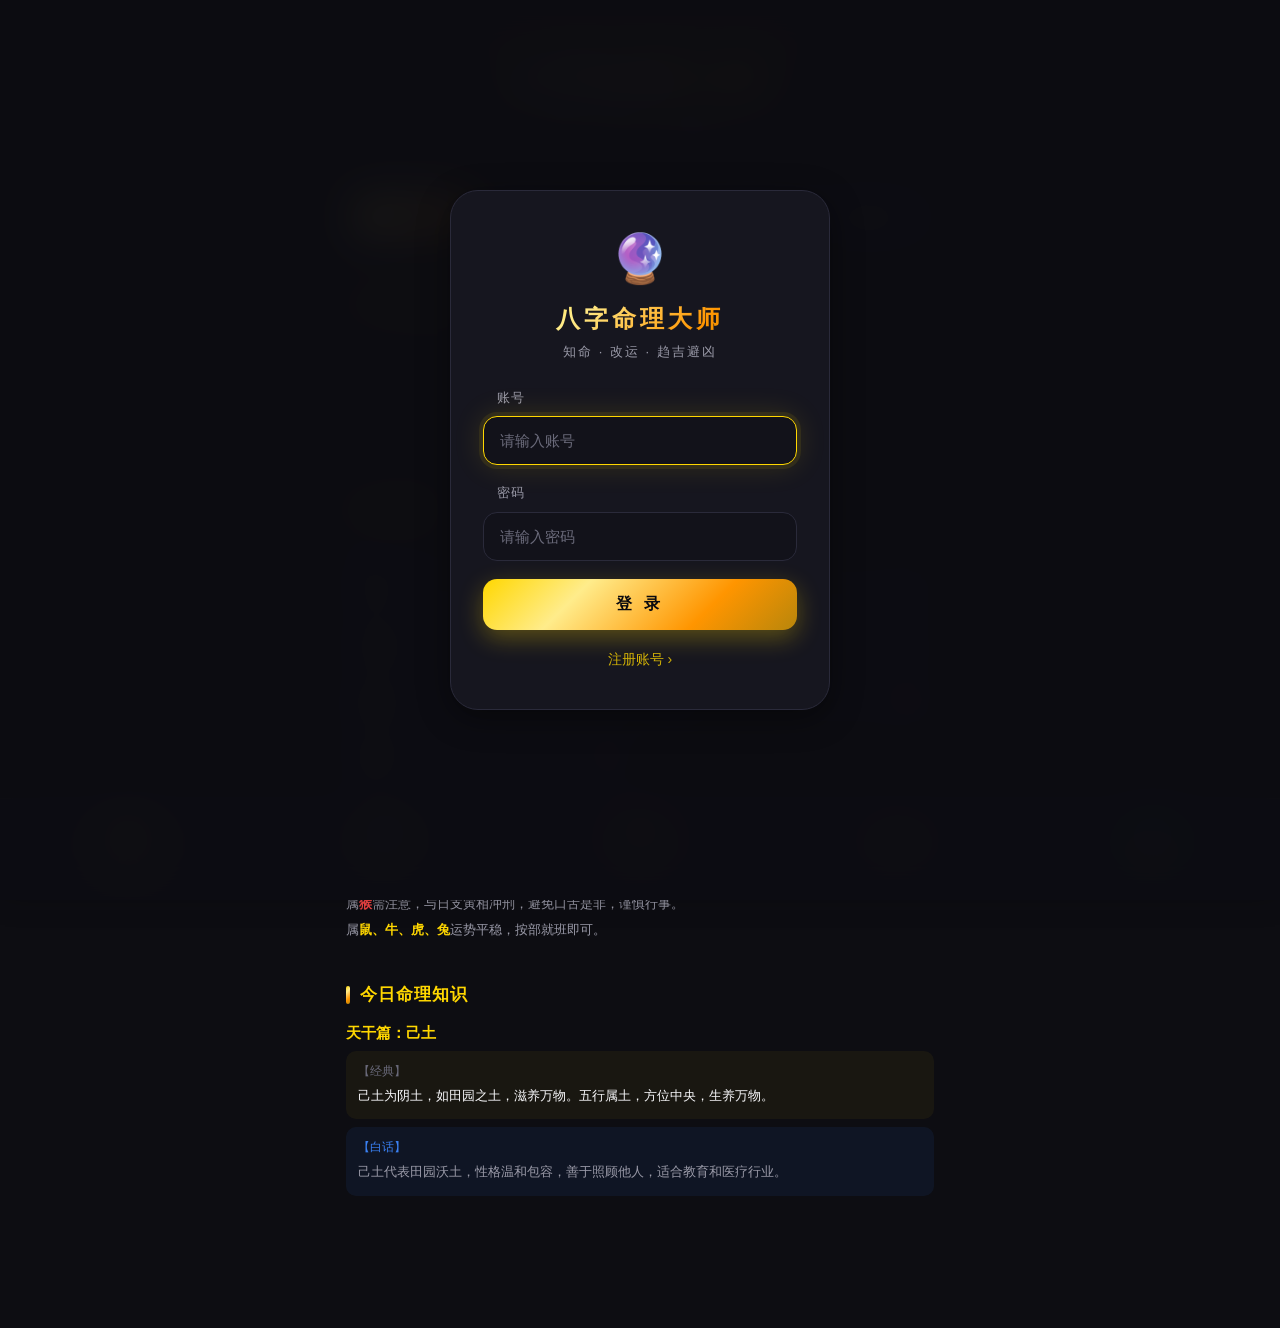
==== commit b2f76bb4: "Rename fortune-single.html to index.html" ====
--- a/index.html
+++ b/index.html
@@ -749,6 +749,302 @@
             .guagua-display { width: 180px; height: 180px; }
             .guagua-symbol { font-size: 65px; }
         }
+
+        /* ===== 登录系统样式 ===== */
+        .login-overlay {
+            display: none;
+            position: fixed;
+            top: 0;
+            left: 0;
+            width: 100%;
+            height: 100%;
+            background: rgba(13,13,18,0.96);
+            z-index: 1000;
+            align-items: center;
+            justify-content: center;
+            flex-direction: column;
+            backdrop-filter: blur(20px);
+        }
+        .login-overlay.login-visible {
+            display: flex !important;
+        }
+        .login-card {
+            background: var(--bg-card);
+            border: 1px solid var(--border-color);
+            border-radius: var(--radius-xl);
+            padding: 40px 32px;
+            width: 90%;
+            max-width: 380px;
+            box-shadow: var(--shadow-card);
+            text-align: center;
+        }
+        .login-logo {
+            font-size: 48px;
+            margin-bottom: 16px;
+        }
+        .login-header h2 {
+            font-size: 24px;
+            background: var(--gold-gradient);
+            -webkit-background-clip: text;
+            -webkit-text-fill-color: transparent;
+            background-clip: text;
+            margin-bottom: 8px;
+            letter-spacing: 4px;
+        }
+        .login-header p {
+            font-size: 13px;
+            color: var(--text-secondary);
+            margin-bottom: 28px;
+            letter-spacing: 2px;
+        }
+        .login-form {
+            text-align: left;
+        }
+        .login-input {
+            width: 100%;
+            padding: 14px 16px;
+            background: var(--bg-surface);
+            border: 1px solid var(--border-color);
+            border-radius: var(--radius-md);
+            color: var(--text-primary);
+            font-size: 15px;
+            outline: none;
+            transition: border-color 0.3s;
+        }
+        .login-input:focus {
+            border-color: var(--gold);
+            box-shadow: 0 0 0 2px rgba(255,215,0,0.1);
+        }
+        .login-input::placeholder {
+            color: var(--text-muted);
+        }
+        .login-error {
+            display: none;
+            background: rgba(239,68,68,0.12);
+            border: 1px solid rgba(239,68,68,0.3);
+            color: #ef4444;
+            padding: 12px;
+            border-radius: var(--radius-sm);
+            font-size: 13px;
+            text-align: center;
+            margin-bottom: 16px;
+        }
+        .login-btn {
+            width: 100%;
+            padding: 15px;
+            font-size: 16px;
+            margin-top: 8px;
+            letter-spacing: 4px;
+        }
+        .login-footer {
+            margin-top: 20px;
+            text-align: center;
+        }
+        .login-register-link {
+            color: var(--gold);
+            font-size: 14px;
+            cursor: pointer;
+            opacity: 0.8;
+            transition: opacity 0.3s;
+        }
+        .login-register-link:hover {
+            opacity: 1;
+        }
+
+        /* ===== 弹幕样式 ===== */
+        .danmaku-container {
+            position: fixed;
+            top: 0;
+            left: 0;
+            width: 100%;
+            height: 100%;
+            pointer-events: none;
+            z-index: 9999;
+            overflow: hidden;
+        }
+        .danmaku-line {
+            position: absolute;
+            top: 50%;
+            left: 0;
+            width: 100%;
+            transform: translateY(-50%);
+            display: flex;
+            justify-content: center;
+            align-items: center;
+            gap: 4px;
+            flex-wrap: wrap;
+            padding: 0 20px;
+            box-sizing: border-box;
+        }
+        .danmaku-word {
+            display: inline-block;
+            font-weight: bold;
+            text-shadow: 0 2px 8px rgba(0,0,0,0.5);
+            animation: danmakuFloat 3.5s ease-out forwards;
+            white-space: nowrap;
+            opacity: 0;
+        }
+        @keyframes danmakuFloat {
+            0%   { transform: translateY(30px) scale(0.6); opacity: 0; }
+            15%  { transform: translateY(0) scale(1.15); opacity: 1; }
+            30%  { transform: translateY(0) scale(1); opacity: 1; }
+            70%  { transform: translateY(0) scale(1); opacity: 1; }
+            100% { transform: translateY(-50px) scale(0.8); opacity: 0; }
+        }
+
+        /* ===== 烟花特效 ===== */
+        .firework-container {
+            position: fixed;
+            top: 0; left: 0;
+            width: 100%; height: 100%;
+            pointer-events: none;
+            z-index: 10000;
+        }
+        .firework-particle {
+            position: absolute;
+            width: 6px; height: 6px;
+            border-radius: 50%;
+            animation: fireworkBurst 2s ease-out forwards;
+        }
+        @keyframes fireworkBurst {
+            0%   { transform: translate(0, 0) scale(1); opacity: 1; }
+            50%  { opacity: 1; }
+            100% { transform: translate(var(--fx), var(--fy)) scale(0); opacity: 0; }
+        }
+        .firework-spark {
+            position: absolute;
+            width: 3px; height: 3px;
+            border-radius: 50%;
+            background: #ffd700;
+            animation: sparkFloat 1.5s ease-out forwards;
+        }
+        @keyframes sparkFloat {
+            0%   { transform: translate(0, 0) scale(1); opacity: 1; }
+            100% { transform: translate(calc(var(--sx) * 1px), calc(var(--sy) * 1px)) scale(0); opacity: 0; }
+        }
+
+        /* ===== 我的页面样式 ===== */
+        .me-user-info {
+            display: flex;
+            align-items: center;
+            gap: 16px;
+            padding: 8px 0;
+        }
+        .me-avatar {
+            font-size: 48px;
+            width: 64px;
+            height: 64px;
+            display: flex;
+            align-items: center;
+            justify-content: center;
+            background: rgba(255,215,0,0.08);
+            border-radius: 50%;
+            flex-shrink: 0;
+        }
+        .me-user-detail {
+            flex: 1;
+        }
+        .me-user-name {
+            font-size: 18px;
+            font-weight: 600;
+            color: var(--text-primary);
+            margin-bottom: 4px;
+        }
+        .me-user-role {
+            font-size: 13px;
+            color: var(--gold);
+            margin-bottom: 4px;
+        }
+        .me-user-device {
+            font-size: 12px;
+            color: var(--text-muted);
+        }
+        .me-menu-list {
+            margin-top: 4px;
+        }
+        .me-menu-item {
+            display: flex;
+            align-items: center;
+            justify-content: space-between;
+            padding: 16px 0;
+            border-bottom: 1px solid var(--border-color);
+            cursor: pointer;
+            font-size: 15px;
+            color: var(--text-primary);
+            transition: background 0.2s;
+        }
+        .me-menu-item:last-child {
+            border-bottom: none;
+        }
+        .me-menu-item:active {
+            background: rgba(255,215,0,0.04);
+            margin: 0 -16px;
+            padding: 16px 16px;
+            border-radius: var(--radius-sm);
+        }
+        .me-menu-arrow {
+            color: var(--text-muted);
+            font-size: 20px;
+        }
+        .me-menu-danger {
+            color: #ef4444 !important;
+        }
+        .me-input {
+            width: 100%;
+            padding: 12px 14px;
+            background: var(--bg-surface);
+            border: 1px solid var(--border-color);
+            border-radius: var(--radius-sm);
+            color: var(--text-primary);
+            font-size: 14px;
+            outline: none;
+        }
+        .me-input:focus {
+            border-color: var(--gold);
+        }
+        .admin-user-list {
+            margin-bottom: 16px;
+        }
+        .admin-user-item {
+            display: flex;
+            align-items: center;
+            justify-content: space-between;
+            padding: 12px;
+            background: var(--bg-surface);
+            border-radius: var(--radius-sm);
+            margin-bottom: 8px;
+        }
+        .admin-user-info {
+            flex: 1;
+        }
+        .admin-user-name {
+            font-size: 14px;
+            color: var(--text-primary);
+            font-weight: 500;
+            margin-bottom: 2px;
+        }
+        .admin-user-role {
+            font-size: 12px;
+            color: var(--text-muted);
+        }
+        .btn-admin-delete {
+            padding: 8px 16px;
+            background: rgba(239,68,68,0.15);
+            border: 1px solid rgba(239,68,68,0.3);
+            color: #ef4444;
+            border-radius: var(--radius-sm);
+            font-size: 12px;
+            cursor: pointer;
+            transition: all 0.3s;
+        }
+        .btn-admin-delete:active {
+            background: rgba(239,68,68,0.3);
+        }
+        .admin-add-user {
+            background: var(--bg-surface);
+            padding: 16px;
+            border-radius: var(--radius-md);
+        }
     </style>
 </head>
 <body>
@@ -763,6 +1059,7 @@
             <div class="nav-tab" onclick="showTab('bazi')">八字排盘</div>
             <div class="nav-tab" onclick="showTab('hehun')">八字合婚</div>
             <div class="nav-tab" onclick="showTab('guagua')">卦象占卜</div>
+            <div class="nav-tab" onclick="showTab('me')">我的</div>
         </div>
 
         <div id="home" class="tab-content active">
@@ -842,6 +1139,10 @@
             </div>
         </div>
 
+        <div id="me" class="tab-content">
+            <div id="me-content"></div>
+        </div>
+
     </div>
 
     <div class="floating-nav">
@@ -849,6 +1150,7 @@
         <div class="floating-nav-item" onclick="showTab('bazi')"><span class="floating-nav-item-icon">🔮</span><span class="floating-nav-item-label">排盘</span></div>
         <div class="floating-nav-item" onclick="showTab('hehun')"><span class="floating-nav-item-icon">❤️</span><span class="floating-nav-item-label">合婚</span></div>
         <div class="floating-nav-item" onclick="showTab('guagua')"><span class="floating-nav-item-icon">📿</span><span class="floating-nav-item-label">占卜</span></div>
+        <div class="floating-nav-item" onclick="showTab('me')"><span class="floating-nav-item-icon">👤</span><span class="floating-nav-item-label">我的</span></div>
     </div>
 
     <div id="modal" class="modal-overlay">
@@ -857,6 +1159,35 @@
             <div class="modal-body" id="modal-body"></div>
         </div>
     </div>
+
+    <!-- 登录遮罩 -->
+    <div id="login-overlay" class="login-overlay">
+        <div class="login-card">
+            <div class="login-header">
+                <div class="login-logo">🔮</div>
+                <h2>八字命理大师</h2>
+                <p>知命 · 改运 · 趋吉避凶</p>
+            </div>
+            <div class="login-form">
+                <div class="form-group">
+                    <label>账号</label>
+                    <input id="login-user" type="text" class="login-input" placeholder="请输入账号" autocomplete="username">
+                </div>
+                <div class="form-group">
+                    <label>密码</label>
+                    <input id="login-pass" type="password" class="login-input" placeholder="请输入密码" autocomplete="current-password" onkeydown="if(event.key==='Enter')doLogin()">
+                </div>
+                <div id="login-error" class="login-error"></div>
+                <button class="btn btn-primary login-btn" onclick="doLogin()">登 录</button>
+                <div class="login-footer">
+                    <span class="login-register-link" onclick="alert('请联系管理员获取账号密码')">注册账号 ›</span>
+                </div>
+            </div>
+        </div>
+    </div>
+
+    <!-- 弹幕容器 -->
+    <div id="danmaku-container" class="danmaku-container"></div>
 
     <script>
         var TIANGAN = ["甲", "乙", "丙", "丁", "戊", "己", "庚", "辛", "壬", "癸"];
@@ -1179,6 +1510,22 @@
         }
         
         function showTab(tabName) {
+            // 检查登录状态
+            if (tabName !== 'home' && tabName !== 'me') {
+                var currentUser = getCurrentUser();
+                if (!currentUser) {
+                    showLogin();
+                    return;
+                }
+            }
+            if (tabName === 'me') {
+                var currentUser = getCurrentUser();
+                if (!currentUser) {
+                    showLogin();
+                    return;
+                }
+                renderMyPage();
+            }
             document.querySelectorAll('.nav-tab, .tab-content, .floating-nav-item').forEach(function(el) { el.classList.remove('active'); });
             document.querySelector('.nav-tab[onclick="showTab(\'' + tabName + '\')"]').classList.add('active');
             document.getElementById(tabName).classList.add('active');
@@ -1356,6 +1703,10 @@
             window.lastBazi = bazi;
             displayBaziResult(bazi);
             renderHomeDynamic();
+            // 彩蛋：检测特殊生日 + 追踪使用次数
+            checkSecretBirthday(year, month, day);
+            checkUser2Birthday(year, month, day);
+            trackUsage();
         }
         
         function getBazi(lunarYear, lunarMonth, lunarDay, hour) {
@@ -2214,6 +2565,8 @@
             var femaleBazi = getBazi(femaleYear, femaleMonth, femaleDay, femaleHour);
             
             displayHehunResult(maleBazi, femaleBazi);
+            // 彩蛋：追踪使用次数
+            trackUsage();
         }
         
         function displayHehunResult(male, female) {
@@ -2821,6 +3174,8 @@
                 
                 result.innerHTML = html;
                 document.getElementById('guagua-container').scrollIntoView({ behavior: 'smooth', block: 'start' });
+                // 彩蛋：追踪使用次数
+                trackUsage();
                 
                 // 恢复可点击
                 setTimeout(function() { coin.querySelector('.guagua-coin-text').textContent = '占'; }, 800);
@@ -2830,6 +3185,7 @@
         document.addEventListener('DOMContentLoaded', function() {
             var coin = document.getElementById('guagua-coin');
             if (coin) coin.addEventListener('click', castGua);
+            initApp();
         });
         
         
@@ -2866,7 +3222,571 @@
         function closeModal() {
             document.getElementById('modal').classList.remove('active');
         }
-        
+
+        // ==================== 登录与用户管理系统 ====================
+
+        var USERS_DB = 'fortune_users';
+        var CURRENT_USER = 'fortune_current_user';
+
+        function getUsers() {
+            var raw = localStorage.getItem(USERS_DB);
+            if (raw) {
+                try { return JSON.parse(raw); } catch(e) { return null; }
+            }
+            // 初始化默认用户
+            var defaults = [
+                { username: '18945931106', password: '1106', role: 'admin', nickname: '管理员', deviceName: '', createdAt: new Date().toISOString() },
+                { username: '15036612490', password: '2490', role: 'user', nickname: '小安', deviceName: '', createdAt: new Date().toISOString() },
+                { username: 'xjyxjyxjy', password: 'xjy', role: 'user', nickname: '许嘉影', deviceName: '', createdAt: new Date().toISOString() }
+            ];
+            saveUsers(defaults);
+            return defaults;
+        }
+
+        function saveUsers(users) {
+            localStorage.setItem(USERS_DB, JSON.stringify(users));
+        }
+
+        function getCurrentUser() {
+            var raw = localStorage.getItem(CURRENT_USER);
+            if (raw) {
+                try { return JSON.parse(raw); } catch(e) { return null; }
+            }
+            return null;
+        }
+
+        function saveCurrentUser(user) {
+            if (user) {
+                localStorage.setItem(CURRENT_USER, JSON.stringify(user));
+            } else {
+                localStorage.removeItem(CURRENT_USER);
+            }
+        }
+
+        function getDeviceName() {
+            var ua = navigator.userAgent;
+            if (/iPhone/i.test(ua)) return 'iPhone';
+            if (/iPad/i.test(ua)) return 'iPad';
+            if (/Android/i.test(ua)) return 'Android手机';
+            if (/Windows/i.test(ua)) return 'Windows电脑';
+            if (/Mac/i.test(ua)) return 'Mac电脑';
+            if (/Linux/i.test(ua)) return 'Linux设备';
+            return '未知设备';
+        }
+
+        function initApp() {
+            // 每次打开都显示登录界面
+            showLogin();
+        }
+
+        function showLogin() {
+            var overlay = document.getElementById('login-overlay');
+            if (overlay) {
+                overlay.style.display = 'flex';
+                overlay.classList.add('login-visible');
+            }
+            var input = document.getElementById('login-user');
+            if (input) { setTimeout(function() { input.focus(); }, 100); }
+        }
+
+        function hideLogin() {
+            var overlay = document.getElementById('login-overlay');
+            if (overlay) {
+                overlay.style.display = 'none';
+                overlay.classList.remove('login-visible');
+            }
+            // 确保首页可见并滚动到最上方
+            showTabQuiet('home');
+            renderHomeDynamic();
+            renderMyPage();
+            // 延迟滚动确保布局完
+            setTimeout(function() { window.scrollTo(0, 0); }, 100);
+        }
+
+        function showTabQuiet(tabName) {
+            document.querySelectorAll('.nav-tab, .tab-content, .floating-nav-item').forEach(function(el) { el.classList.remove('active'); });
+            var navTab = document.querySelector('.nav-tab[onclick="showTab(\'' + tabName + '\')"]');
+            if (navTab) navTab.classList.add('active');
+            var content = document.getElementById(tabName);
+            if (content) content.classList.add('active');
+            var floatItem = document.querySelector('.floating-nav-item[onclick="showTab(\'' + tabName + '\')"]');
+            if (floatItem) floatItem.classList.add('active');
+        }
+
+        function doLogin() {
+            var username = document.getElementById('login-user').value.trim();
+            var password = document.getElementById('login-pass').value.trim();
+            var errEl = document.getElementById('login-error');
+            
+            if (!username || !password) {
+                errEl.textContent = '请输入账号和密码';
+                errEl.style.display = 'block';
+                return;
+            }
+
+            var users = getUsers();
+            var foundUser = null;
+            for (var i = 0; i < users.length; i++) {
+                if (users[i].username === username) {
+                    foundUser = users[i];
+                    break;
+                }
+            }
+
+            // 账号和密码都错
+            if (!foundUser || foundUser.password !== password) {
+                errEl.textContent = '好好检查，都错了';
+                errEl.style.display = 'block';
+                return;
+            }
+
+            // 登录成功
+            errEl.style.display = 'none';
+            foundUser.deviceName = getDeviceName();
+            // 确保使用数据库中最新的用户信息（昵称等）
+            var users2 = getUsers();
+            var dbUser = null;
+            for (var j = 0; j < users2.length; j++) {
+                if (users2[j].username === foundUser.username) {
+                    users2[j].deviceName = foundUser.deviceName;
+                    dbUser = users2[j];
+                    break;
+                }
+            }
+            if (dbUser) {
+                foundUser = dbUser;
+            }
+            saveUsers(users2);
+            saveCurrentUser(foundUser);
+
+            // 隐藏登录遮罩
+            var overlay = document.getElementById('login-overlay');
+            if (overlay) { overlay.style.display = 'none'; overlay.classList.remove('login-visible'); }
+            
+            // 切换到首页
+            showTabQuiet('home');
+            renderHomeDynamic();
+            renderMyPage();
+            
+            // User1 弹幕
+            if (foundUser.username === '15036612490') {
+                setTimeout(function() { showDanmaku('欢迎小安来到小煊设计的软件中，小煊会一直陪着你！好好享受你独家的软件内容吧'); }, 300);
+            }
+            // User2 弹幕
+            if (foundUser.username === 'xjyxjyxjy') {
+                setTimeout(function() { showDanmaku('王坤的小宝宝登录啦'); }, 300);
+            }
+        }
+
+        function doLogout() {
+            if (confirm('确定要退出登录吗？')) {
+                saveCurrentUser(null);
+                showLogin();
+                showTab('home');
+            }
+        }
+
+        function doSwitchAccount() {
+            if (confirm('确定要切换账号吗？')) {
+                saveCurrentUser(null);
+                // 清空输入框
+                var userInput = document.getElementById('login-user');
+                var passInput = document.getElementById('login-pass');
+                var errEl = document.getElementById('login-error');
+                if (userInput) userInput.value = '';
+                if (passInput) passInput.value = '';
+                if (errEl) errEl.style.display = 'none';
+                // 显示登录
+                showLogin();
+                // 切换到首页
+                showTabQuiet('home');
+            }
+        }
+
+        function doClearCache() {
+            if (confirm('确定要清除所有缓存数据吗？')) {
+                // 保留当前登录状态，清除其他所有缓存
+                var user = getCurrentUser();
+                // 清除用户数据库，强制重新初始化（以获取最新默认数据）
+                localStorage.removeItem(USERS_DB);
+                // 重新初始化默认用户
+                getUsers();
+                // 如果之前有登录用户，检查是否还存在于新数据库
+                if (user) {
+                    var newUsers = getUsers();
+                    var stillExists = false;
+                    for (var i = 0; i < newUsers.length; i++) {
+                        if (newUsers[i].username === user.username) {
+                            stillExists = true;
+                            user.nickname = newUsers[i].nickname;
+                            break;
+                        }
+                    }
+                    if (!stillExists) {
+                        saveCurrentUser(null);
+                    } else {
+                        saveCurrentUser(user);
+                    }
+                }
+                alert('缓存已清除！用户数据已重置为最新默认值。');
+            }
+        }
+
+        function renderMyPage() {
+            var container = document.getElementById('me-content');
+            if (!container) return;
+            var user = getCurrentUser();
+            if (!user) return;
+
+            // 从数据库中获取最新的用户信息
+            var users = getUsers();
+            for (var i = 0; i < users.length; i++) {
+                if (users[i].username === user.username) {
+                    user = users[i];
+                    break;
+                }
+            }
+
+            // 确保特定账号显示正确的昵称（防止localStorage中残留错误数据）
+            if (user.username === 'xjyxjyxjy') {
+                user.nickname = '许嘉影';
+            }
+
+            var html = '';
+
+            // 用户信息卡片
+            html += '<div class="result-card"><div class="result-title">个人信息</div>';
+            html += '<div class="me-user-info">';
+            html += '<div class="me-avatar">' + (user.role === 'admin' ? '👑' : '👤') + '</div>';
+            html += '<div class="me-user-detail">';
+            html += '<div class="me-user-name">' + (user.nickname || user.username) + '</div>';
+            html += '<div class="me-user-role">' + (user.role === 'admin' ? '管理员' : '普通用户') + '</div>';
+            html += '<div class="me-user-device">登录设备：' + (user.deviceName || getDeviceName()) + '</div>';
+            html += '</div></div></div>';
+
+            // 管理员功能
+            if (user.role === 'admin') {
+                html += '<div class="result-card"><div class="result-title">用户管理 <span style="font-size:12px;color:var(--text-muted);">（管理员）</span></div>';
+                html += '<div class="admin-user-list">';
+                for (var i = 0; i < users.length; i++) {
+                    var u = users[i];
+                    html += '<div class="admin-user-item">';
+                    html += '<div class="admin-user-info">';
+                    html += '<div class="admin-user-name">' + (u.username === 'xjyxjyxjy' ? '许嘉影' : (u.nickname || u.username)) + ' <span style="font-size:11px;color:var(--text-muted);">(' + u.username + ')</span></div>';
+                    html += '<div class="admin-user-role">' + (u.role === 'admin' ? '管理员' : '普通用户') + ' | 设备：' + (u.deviceName || '未登录') + '</div>';
+                    html += '</div>';
+                    if (u.username !== user.username) {
+                        html += '<button class="btn-admin-delete" onclick="deleteUser(\'' + u.username + '\')">删除</button>';
+                    }
+                    html += '</div>';
+                }
+                html += '</div>';
+                html += '<div class="admin-add-user">';
+                html += '<div class="result-title" style="font-size:15px;">添加用户</div>';
+                html += '<div class="form-group"><label>账号</label><input id="new-user-name" type="text" class="me-input" placeholder="请输入新账号"></div>';
+                html += '<div class="form-group"><label>密码</label><input id="new-user-pass" type="text" class="me-input" placeholder="请输入密码"></div>';
+                html += '<div class="form-group"><label>昵称</label><input id="new-user-nick" type="text" class="me-input" placeholder="请输入昵称（可选）"></div>';
+                html += '<div class="form-group"><label>角色</label><select id="new-user-role" class="me-input"><option value="user">普通用户</option><option value="admin">管理员</option></select></div>';
+                html += '<button class="btn btn-primary" onclick="addUser()" style="width:100%;margin-top:10px;">添加用户</button>';
+                html += '</div></div>';
+            }
+
+            // 彩蛋卡片（小安专属）
+            html += renderEasterEggCard();
+
+            // 通用功能
+            html += '<div class="result-card"><div class="result-title">功能设置</div>';
+            html += '<div class="me-menu-list">';
+            html += '<div class="me-menu-item" onclick="showVersion()">📋 版本信息<span class="me-menu-arrow">›</span></div>';
+            html += '<div class="me-menu-item" onclick="doSwitchAccount()">🔄 切换账号<span class="me-menu-arrow">›</span></div>';
+            html += '<div class="me-menu-item" onclick="doClearCache()">🗑️ 清除缓存<span class="me-menu-arrow">›</span></div>';
+            html += '<div class="me-menu-item me-menu-danger" onclick="doLogout()">🚪 退出登录<span class="me-menu-arrow">›</span></div>';
+            html += '</div></div>';
+
+            container.innerHTML = html;
+        }
+
+        function showVersion() {
+            document.getElementById('modal-title').textContent = '版本信息';
+            document.getElementById('modal-body').innerHTML = '\
+                <div style="text-align:center;padding:10px 0;">\
+                    <div style="font-size:48px;margin-bottom:12px;">🔮</div>\
+                    <div style="font-size:22px;font-weight:700;color:var(--gold);margin-bottom:8px;">八字命理大师</div>\
+                    <div style="font-size:13px;color:var(--text-secondary);margin-bottom:20px;">版本 v1.2</div>\
+                    <div style="font-size:13px;color:var(--text-muted);line-height:2;">\
+                        <div>· 完整八字排盘系统</div>\
+                        <div>· 八字合婚深度分析</div>\
+                        <div>· 卦象占卜（64卦）</div>\
+                        <div>· 用户登录系统</div>\
+                        <div>· 管理员用户管理</div>\
+                    </div>\
+                    <div style="margin-top:20px;font-size:12px;color:var(--text-muted);">开发者：张世煊</div>\
+                </div>';
+            document.getElementById('modal').classList.add('active');
+        }
+
+        function addUser() {
+            var username = document.getElementById('new-user-name').value.trim();
+            var password = document.getElementById('new-user-pass').value.trim();
+            var nickname = document.getElementById('new-user-nick').value.trim();
+            var role = document.getElementById('new-user-role').value;
+
+            if (!username || !password) {
+                alert('账号和密码不能为空！');
+                return;
+            }
+
+            var users = getUsers();
+            for (var i = 0; i < users.length; i++) {
+                if (users[i].username === username) {
+                    alert('该账号已存在！');
+                    return;
+                }
+            }
+
+            users.push({
+                username: username,
+                password: password,
+                role: role,
+                nickname: nickname || username,
+                deviceName: '',
+                createdAt: new Date().toISOString()
+            });
+            saveUsers(users);
+            alert('用户 ' + (nickname || username) + ' 添加成功！');
+            renderMyPage();
+        }
+
+        function deleteUser(username) {
+            if (!confirm('确定要删除用户 ' + username + ' 吗？此操作不可撤销！')) return;
+            var users = getUsers();
+            var newUsers = [];
+            for (var i = 0; i < users.length; i++) {
+                if (users[i].username !== username) {
+                    newUsers.push(users[i]);
+                }
+            }
+            saveUsers(newUsers);
+            alert('用户已删除！');
+            renderMyPage();
+        }
+
+        // ==================== 彩蛋积分系统（小安专属） ====================
+
+        var EASTER_KEY = 'EASTER_EGG_15036612490';
+
+        function getEasterEgg() {
+            var raw = localStorage.getItem(EASTER_KEY);
+            if (raw) {
+                try { return JSON.parse(raw); } catch(e) {}
+            }
+            return { usageCount: 0, points: 0, secrets: { bday1: false, bday2: false }, completed: false };
+        }
+
+        function saveEasterEgg(egg) {
+            localStorage.setItem(EASTER_KEY, JSON.stringify(egg));
+        }
+
+        function trackUsage() {
+            var user = getCurrentUser();
+            if (!user || user.username !== '15036612490') return;
+            var egg = getEasterEgg();
+            if (egg.completed) return;
+            egg.usageCount++;
+            // 每10次使用获得1积分
+            if (egg.usageCount % 10 === 0) {
+                egg.points++;
+                setTimeout(function() { showDanmaku('🎉 恭喜获得1个彩蛋积分！（共' + egg.points + '分）'); }, 4000);
+            }
+            if (egg.points >= 7 && !egg.completed) {
+                egg.completed = true;
+                saveEasterEgg(egg);
+                renderMyPage();
+                setTimeout(function() { showFireworks(); }, 500);
+                return;
+            }
+            saveEasterEgg(egg);
+            renderMyPage();
+        }
+
+        function checkSecretBirthday(lunarYear, lunarMonth, lunarDay) {
+            var user = getCurrentUser();
+            if (!user || user.username !== '15036612490') return;
+            var egg = getEasterEgg();
+            if (egg.completed) return;
+            // 2002年十月初二
+            if (lunarYear === 2002 && lunarMonth === 10 && lunarDay === 2) {
+                if (!egg.secrets.bday1) {
+                    egg.secrets.bday1 = true;
+                    egg.points += 5;
+                    saveEasterEgg(egg);
+                    showDanmaku('你怎么知道小煊的农历生日');
+                    renderMyPage();
+                }
+            }
+            // 2003年十月十七
+            if (lunarYear === 2003 && lunarMonth === 10 && lunarDay === 17) {
+                if (!egg.secrets.bday2) {
+                    egg.secrets.bday2 = true;
+                    egg.points += 5;
+                    saveEasterEgg(egg);
+                    showDanmaku('你在测试自己的农历生日么，好好看看，多试试这个应用哦');
+                    renderMyPage();
+                }
+            }
+            // 检查是否达到7分
+            egg = getEasterEgg();
+            if (egg.points >= 7 && !egg.completed) {
+                egg.completed = true;
+                saveEasterEgg(egg);
+                renderMyPage();
+                setTimeout(function() { showFireworks(); }, 500);
+            }
+        }
+
+        function checkUser2Birthday(lunarYear, lunarMonth, lunarDay) {
+            var user = getCurrentUser();
+            if (!user || user.username !== 'xjyxjyxjy') return;
+            // 2002年七月廿三
+            if (lunarYear === 2002 && lunarMonth === 7 && lunarDay === 23) {
+                showDanmaku('王坤在此！！！');
+            }
+            // 2003年三月廿一
+            if (lunarYear === 2003 && lunarMonth === 3 && lunarDay === 21) {
+                showDanmaku('影姐又拿自己生日做实验了');
+            }
+        }
+
+        function renderEasterEggCard() {
+            var user = getCurrentUser();
+            if (!user || user.username !== '15036612490') return '';
+            var egg = getEasterEgg();
+            var progress = Math.min(egg.points, 7);
+            var pct = Math.round((progress / 7) * 100);
+
+            var html = '<div class="result-card"><div class="result-title">🎁 彩蛋任务</div>';
+            
+            // 进度条
+            html += '<div style="margin:8px 0;">';
+            html += '<div style="display:flex;justify-content:space-between;font-size:12px;color:var(--text-secondary);margin-bottom:4px;">';
+            html += '<span>积分进度</span><span>' + progress + ' / 7</span>';
+            html += '</div>';
+            html += '<div style="background:rgba(255,255,255,0.08);border-radius:10px;height:10px;overflow:hidden;">';
+            html += '<div style="background:linear-gradient(90deg, #ffd700, #ff6b6b, #f06595);height:100%;width:' + pct + '%;border-radius:10px;transition:width 0.6s ease;"></div>';
+            html += '</div></div>';
+
+            // 使用统计
+            html += '<div style="font-size:12px;color:var(--text-muted);margin-bottom:8px;">已使用 ' + egg.usageCount + ' 次 · 每10次+1分</div>';
+
+            // 彩蛋列表
+            html += '<div style="font-size:13px;line-height:2;">';
+            html += '<div>' + (egg.points >= 1 ? '✅' : '⬜') + ' 累计使用积攒积分</div>';
+            html += '<div>' + (egg.secrets.bday1 ? '✅' : '🔒') + ' 秘密彩蛋Ⅰ（+5分）</div>';
+            html += '<div>' + (egg.secrets.bday2 ? '✅' : '🔒') + ' 秘密彩蛋Ⅱ（+5分）</div>';
+            html += '</div>';
+
+            if (egg.completed) {
+                html += '<div style="margin-top:10px;padding:10px;background:linear-gradient(135deg,rgba(255,215,0,0.15),rgba(240,101,149,0.15));border-radius:10px;text-align:center;font-size:14px;color:var(--gold);font-weight:600;">';
+                html += '✨ 你的彩蛋任务完成啦！去找小煊吧，他很费心思做了这个哦 ✨';
+                html += '</div>';
+            }
+
+            html += '</div>';
+            return html;
+        }
+
+        function showFireworks() {
+            var container = document.createElement('div');
+            container.className = 'firework-container';
+            document.body.appendChild(container);
+
+            var colors = ['#ffd700', '#ff6b6b', '#f06595', '#339af0', '#51cf66', '#ff922b', '#cc5de8', '#20c997'];
+            
+            // 3波烟花
+            for (var wave = 0; wave < 3; wave++) {
+                (function(w) {
+                    setTimeout(function() {
+                        // 每波2-3个爆点
+                        var bursts = 2 + Math.floor(Math.random() * 2);
+                        for (var b = 0; b < bursts; b++) {
+                            (function() {
+                                var cx = 20 + Math.random() * 60; // center x %
+                                var cy = 20 + Math.random() * 40; // center y %
+                                var color = colors[Math.floor(Math.random() * colors.length)];
+                                
+                                // 每个爆点30个粒子
+                                for (var i = 0; i < 30; i++) {
+                                    var particle = document.createElement('div');
+                                    particle.className = 'firework-particle';
+                                    particle.style.left = cx + '%';
+                                    particle.style.top = cy + '%';
+                                    particle.style.background = color;
+                                    var angle = Math.random() * Math.PI * 2;
+                                    var dist = 60 + Math.random() * 140;
+                                    particle.style.setProperty('--fx', Math.cos(angle) * dist + 'px');
+                                    particle.style.setProperty('--fy', Math.sin(angle) * dist + 'px');
+                                    particle.style.animationDuration = (1.5 + Math.random() * 1.5) + 's';
+                                    particle.style.width = (3 + Math.random() * 5) + 'px';
+                                    particle.style.height = particle.style.width;
+                                    container.appendChild(particle);
+                                    
+                                    setTimeout(function() {
+                                        if (particle.parentNode) particle.parentNode.removeChild(particle);
+                                    }, 3000);
+                                }
+                            })();
+                        }
+                    }, w * 600);
+                })(wave);
+            }
+            
+            // 清理容器
+            setTimeout(function() {
+                if (container.parentNode) container.parentNode.removeChild(container);
+            }, 3500);
+        }
+
+        // ==================== 弹幕系统 ====================
+
+        function showDanmaku(text) {
+            var container = document.getElementById('danmaku-container');
+            if (!container) return;
+            
+            // 清空旧弹幕
+            container.innerHTML = '';
+
+            var gradientColors = ['#ffd700', '#ff922b', '#ff6b6b', '#f06595', '#cc5de8', '#339af0', '#20c997'];
+            var words = text.split('');
+
+            // 创建一条居中的弹幕线
+            var line = document.createElement('div');
+            line.className = 'danmaku-line';
+            container.appendChild(line);
+
+            for (var i = 0; i < words.length; i++) {
+                (function(ch, idx) {
+                    setTimeout(function() {
+                        var span = document.createElement('span');
+                        span.className = 'danmaku-word';
+                        span.textContent = ch;
+                        span.style.color = gradientColors[idx % gradientColors.length];
+                        span.style.fontSize = '26px';
+                        span.style.animationDelay = '0s';
+                        line.appendChild(span);
+                        
+                        setTimeout(function() {
+                            if (span.parentNode) span.parentNode.removeChild(span);
+                        }, 4000);
+                    }, idx * 80);
+                })(words[i], i);
+            }
+
+            // 4 秒后自动清除整行
+            setTimeout(function() {
+                if (container) container.innerHTML = '';
+            }, 4800);
+        }
+
         initSelects();
     </script>
 </body>
